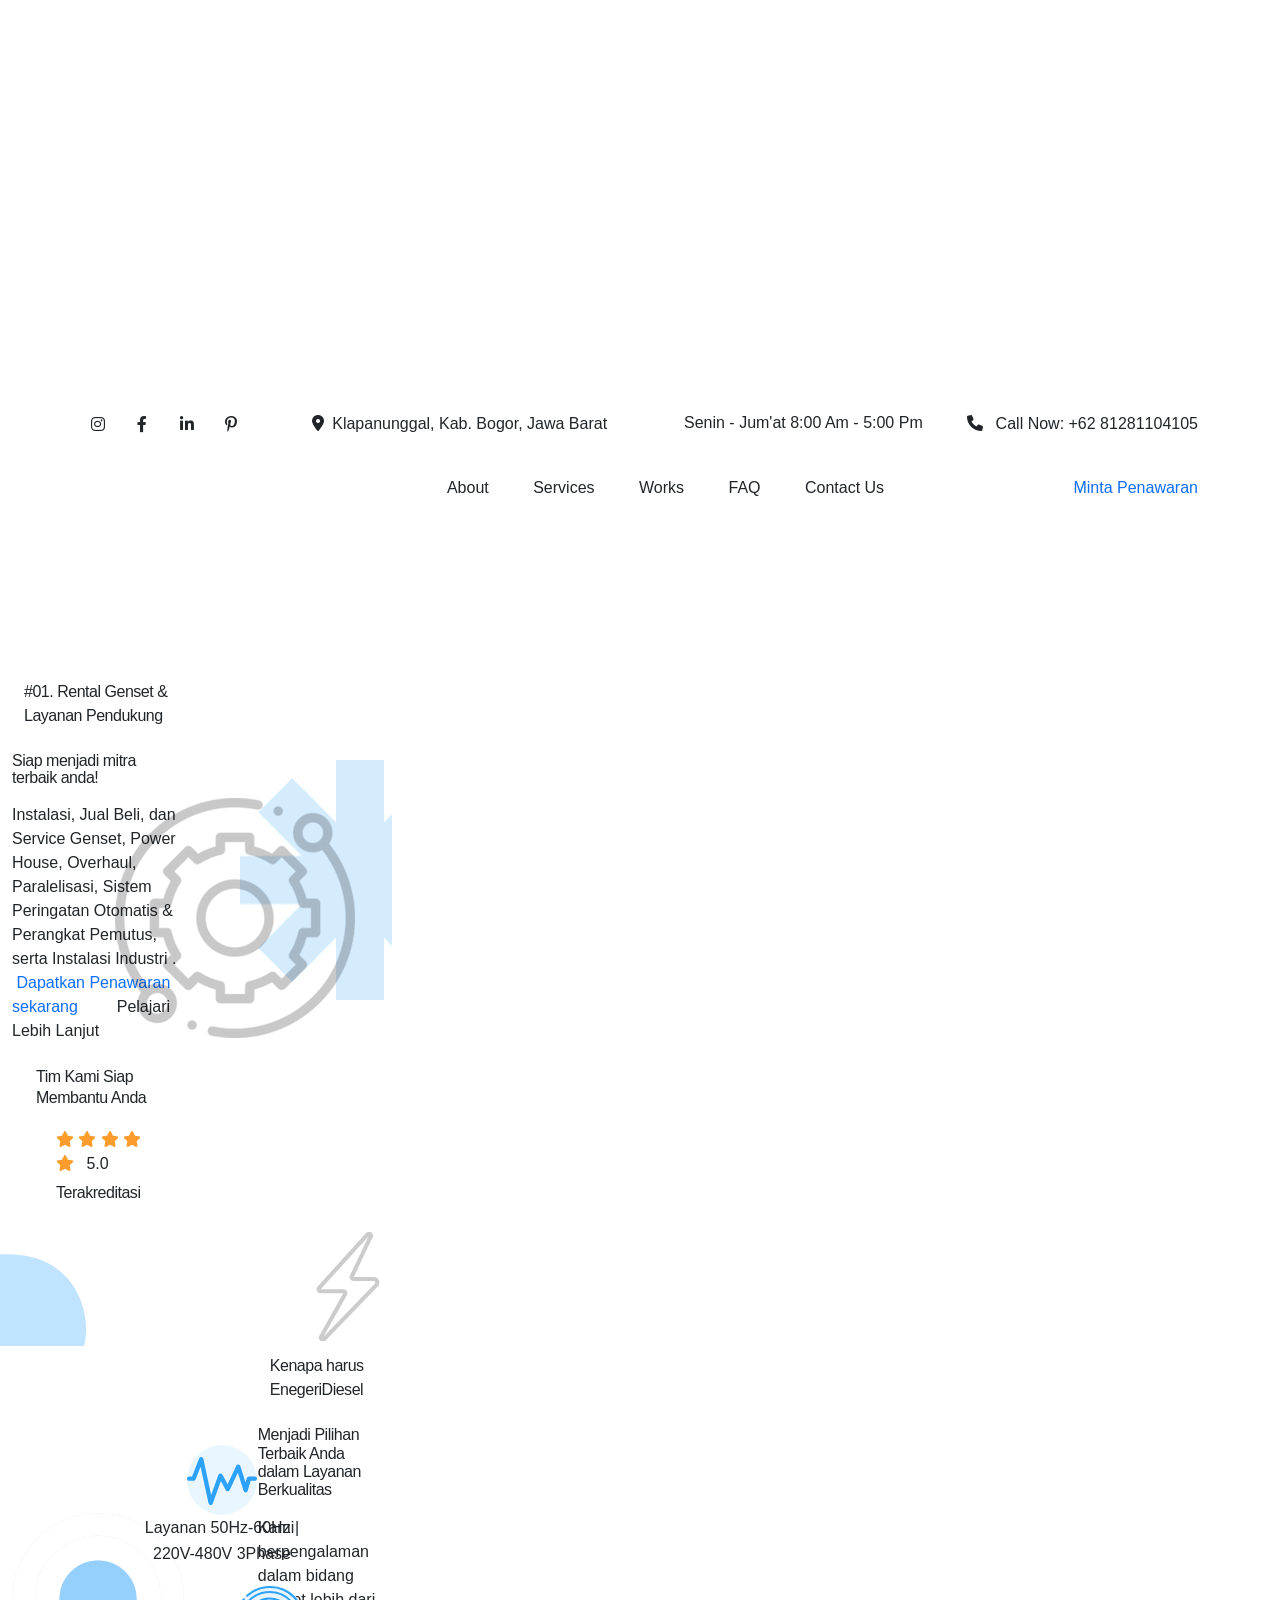
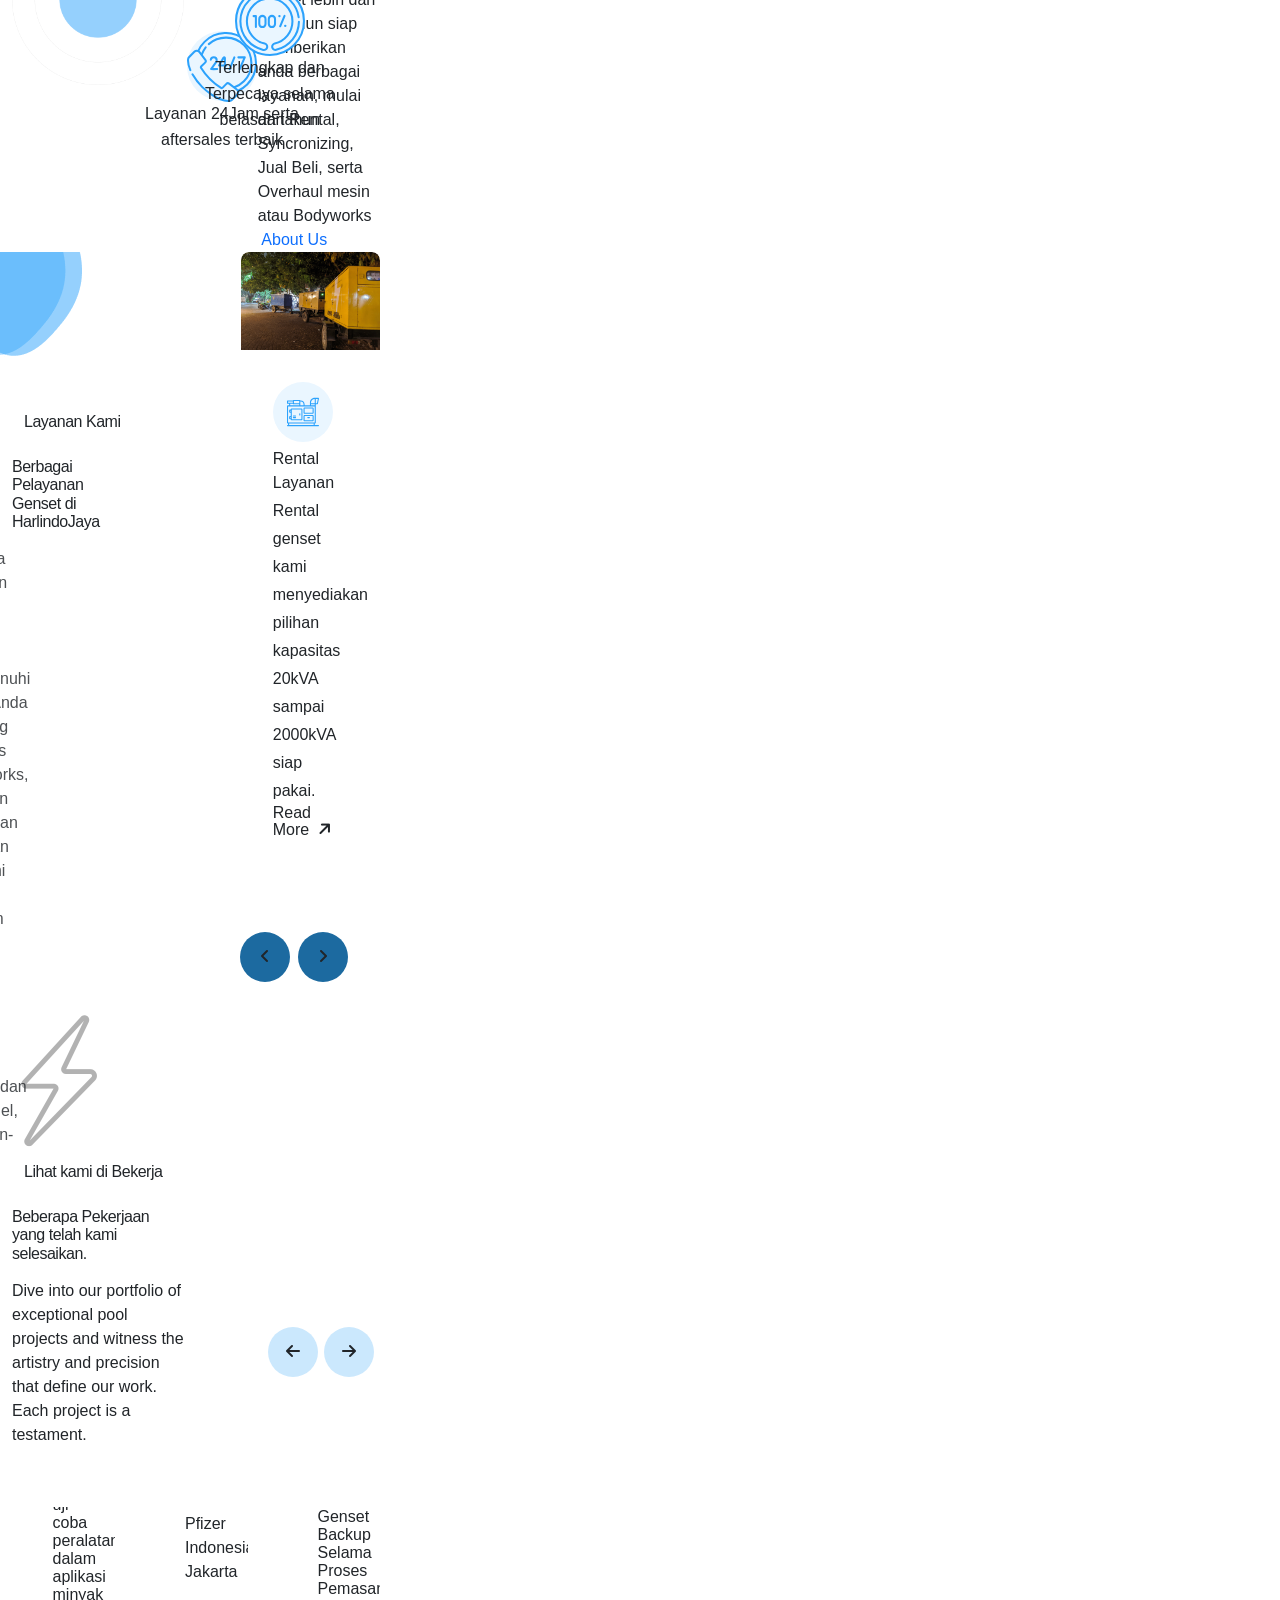
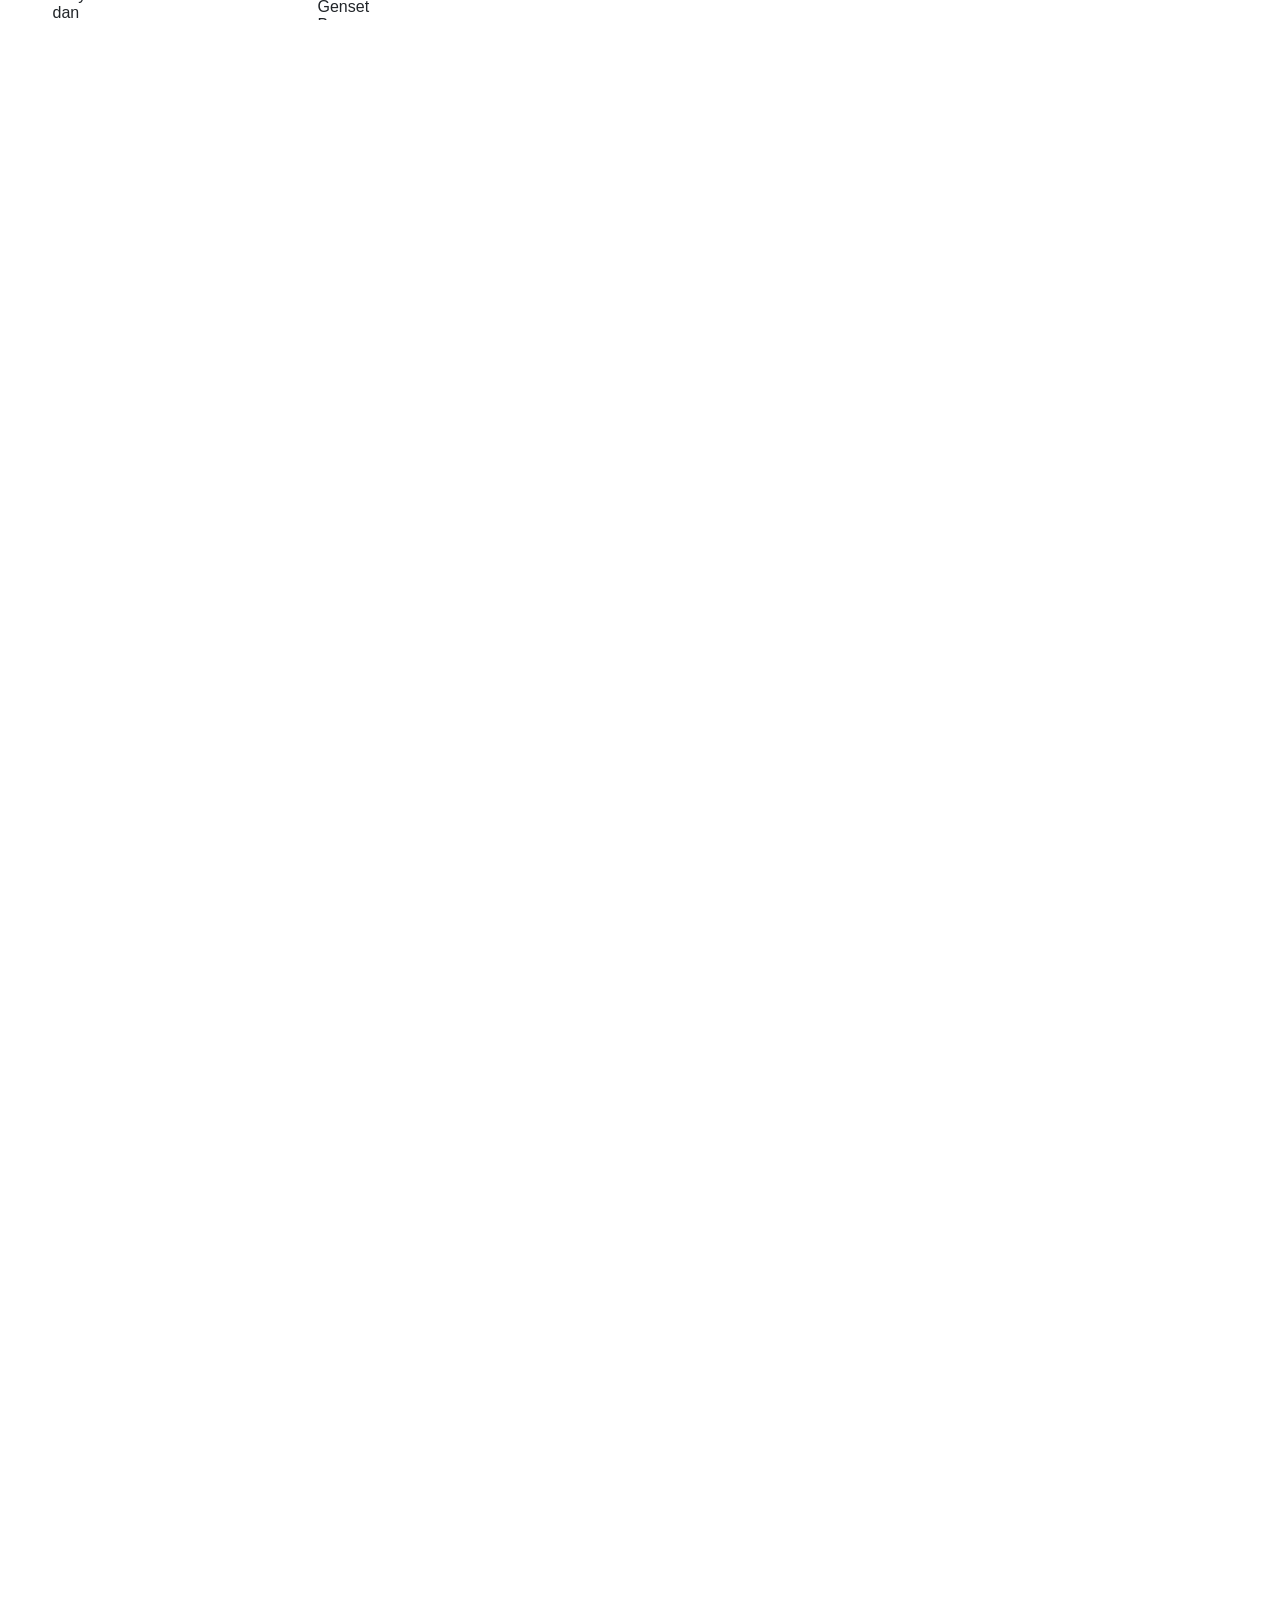
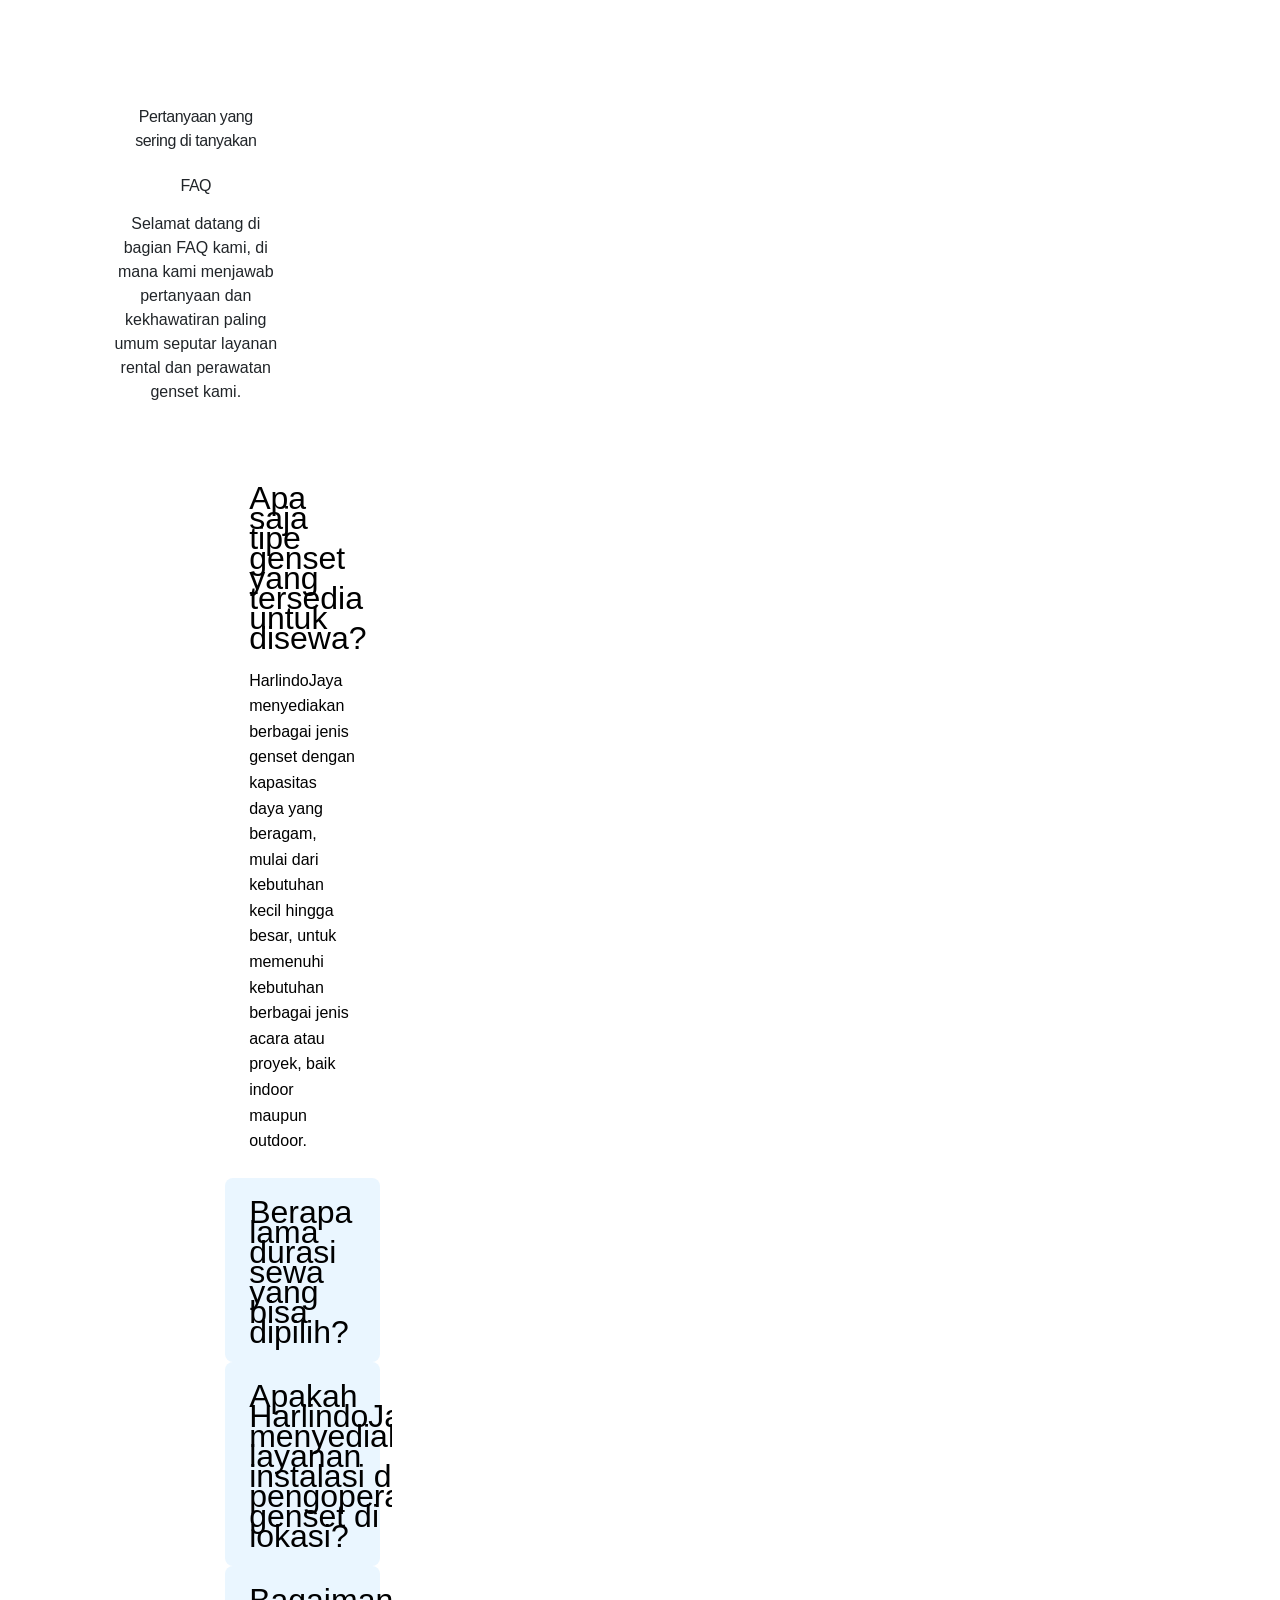
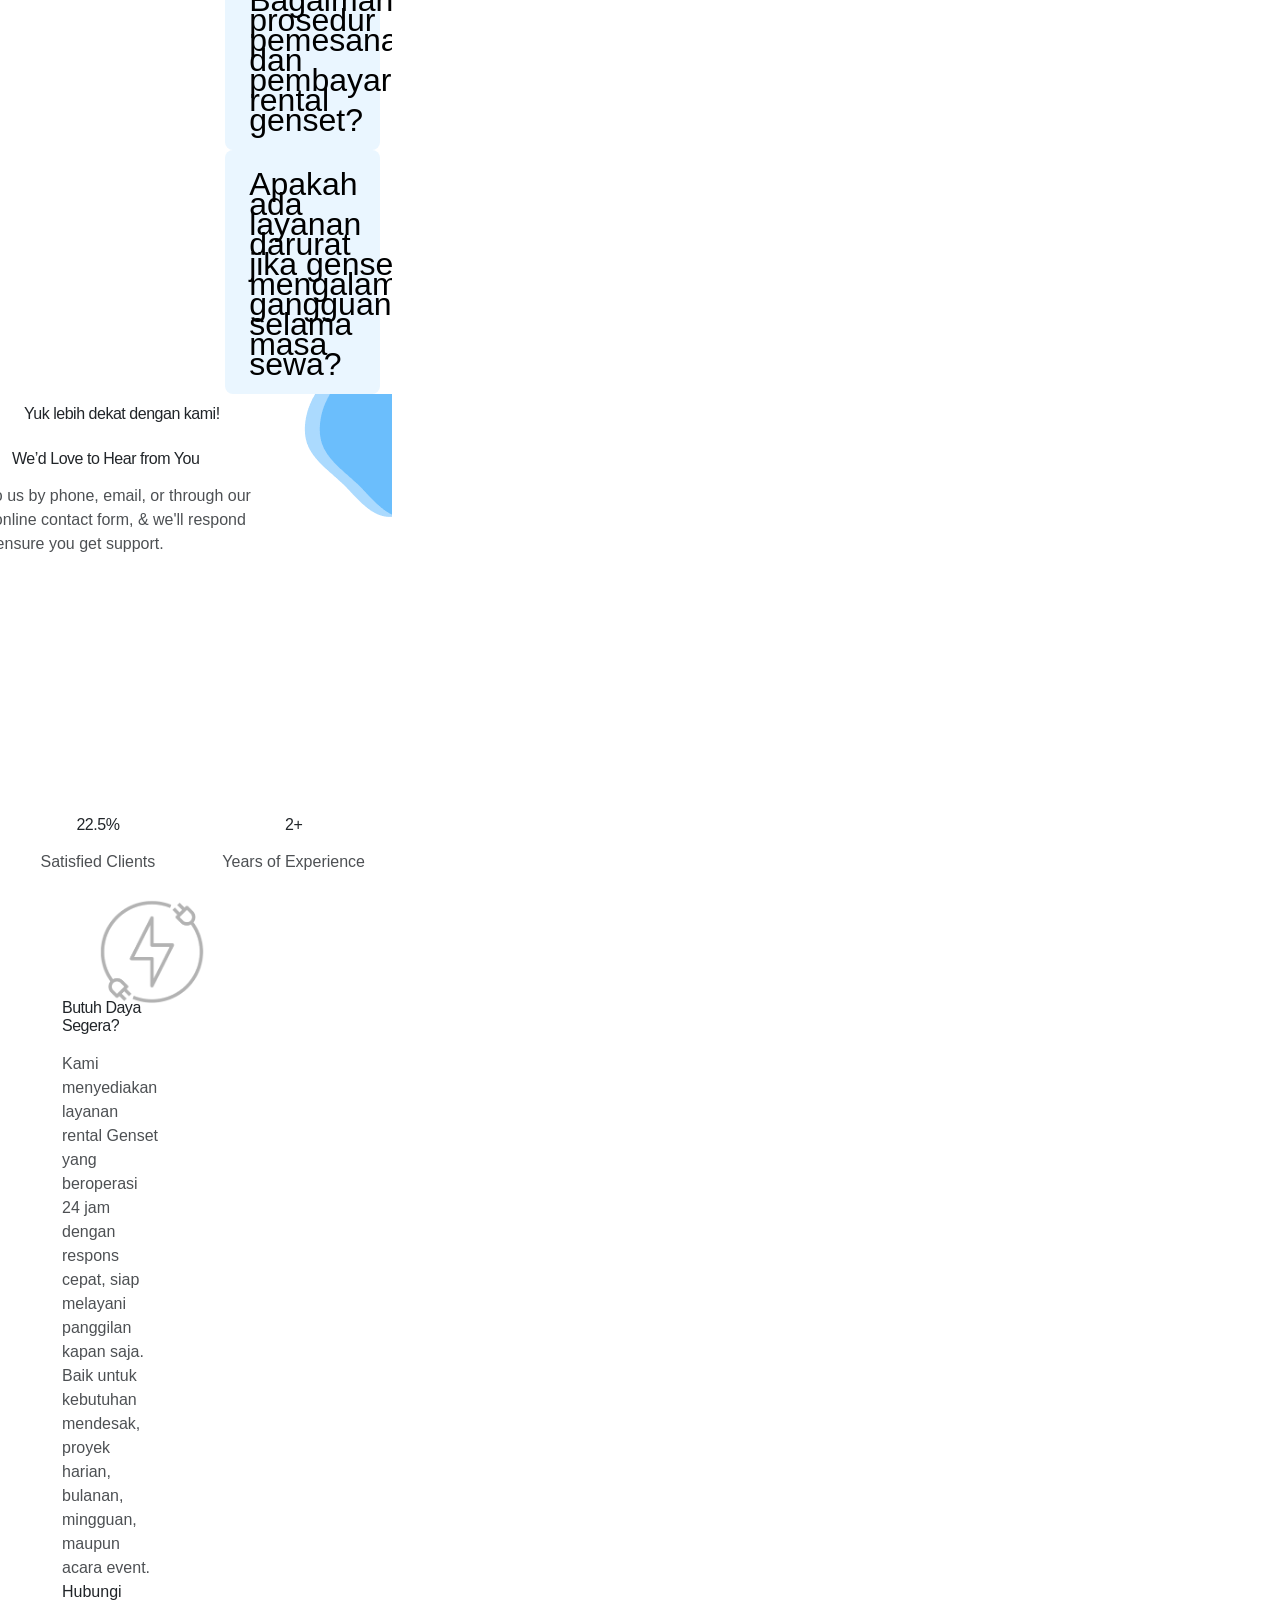
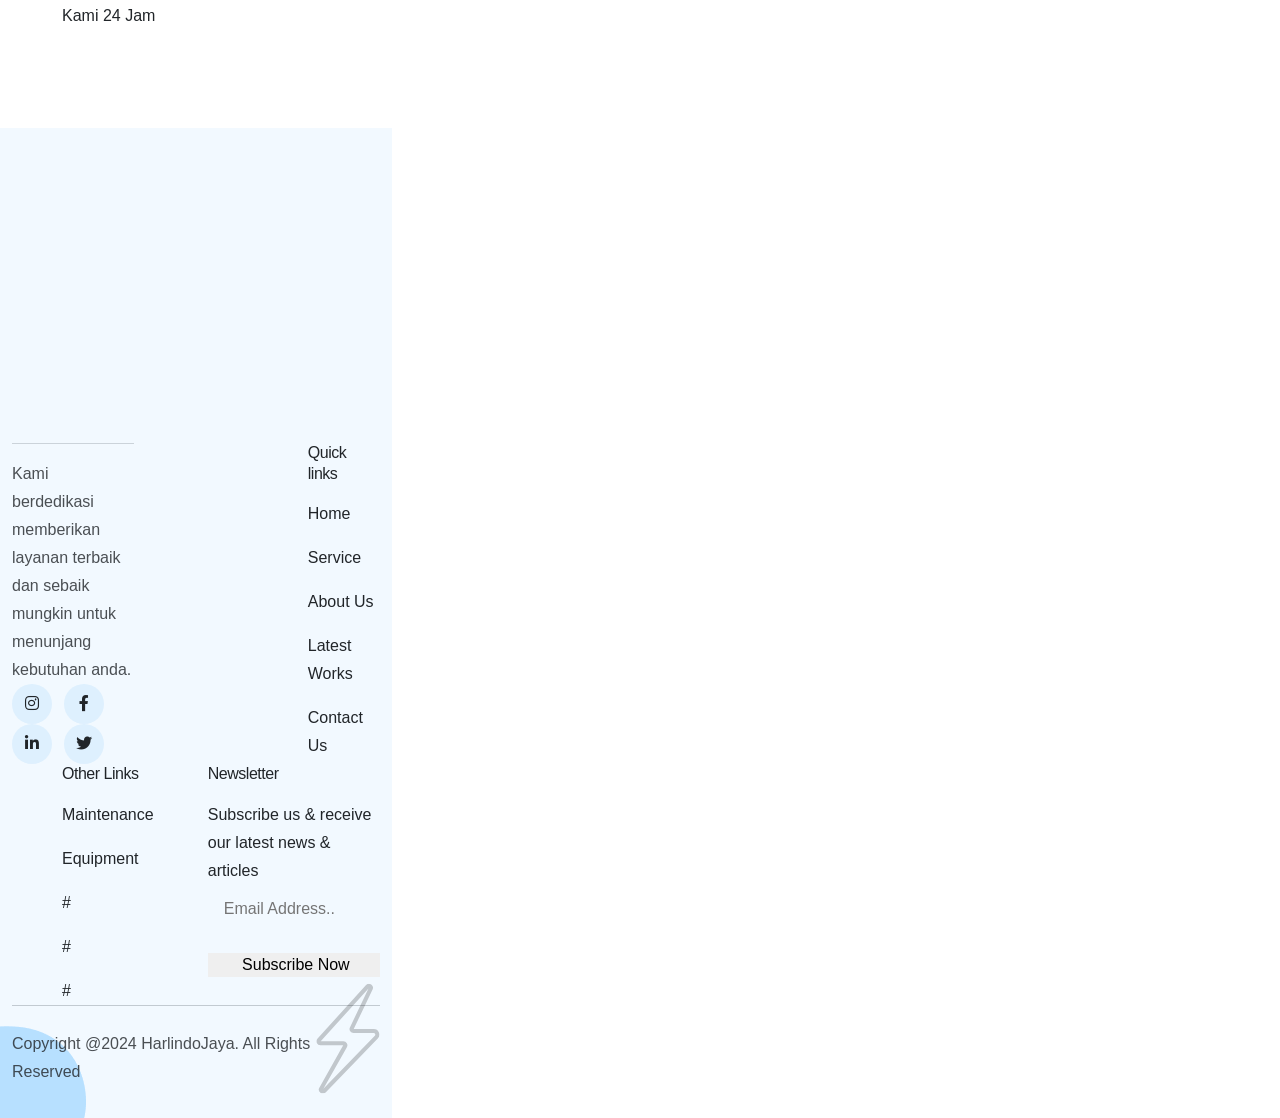
==== index.html @ ea4177ac "Checkpoint: Current FTP state before redesign" ====
<!-- Cache bust: 1779789973 -->
<!DOCTYPE html>
<html lang="en">
  <head>
    <meta charset="UTF-8" />
    <meta name="viewport" content="width=device-width, initial-scale=1.0" />
    <title>
      Instalasi, Jual Beli, dan Service Genset & Industri | HarlindoJaya
    </title>

    <!-- Google Tag Manager -->
    <script>
      (function (w, d, s, l, i) {
        w[l] = w[l] || [];
        w[l].push({ "gtm.start": new Date().getTime(), event: "gtm.js" });
        var f = d.getElementsByTagName(s)[0],
          j = d.createElement(s),
          dl = l != "dataLayer" ? "&l=" + l : "";
        j.async = true;
        j.src = "https://www.googletagmanager.com/gtm.js?id=" + i + dl;
        f.parentNode.insertBefore(j, f);
      })(window, document, "script", "dataLayer", "GTM-PW59T7QP");
    </script>
    <!-- End Google Tag Manager -->

    <!--=====FAB ICON=======-->
    <link
      rel="shortcut icon"
      href="assets/img/logo/fav-logo1.png"
      type="image/x-icon"
    />

    <!--===== CSS LINK =======-->
    <link rel="stylesheet" href="assets/css/plugins/bootstrap.min.css" />
    <link rel="stylesheet" href="assets/css/plugins/aos.css" />
    <link rel="stylesheet" href="assets/css/plugins/fontawesome.css" />
    <link rel="stylesheet" href="assets/css/plugins/magnific-popup.css" />
    <link rel="stylesheet" href="assets/css/plugins/mobile.css" />
    <link rel="stylesheet" href="assets/css/plugins/owlcarousel.min.css" />
    <link rel="stylesheet" href="assets/css/plugins/sidebar.css" />
    <link rel="stylesheet" href="assets/css/plugins/slick-slider.css" />
    <link rel="stylesheet" href="assets/css/plugins/nice-select.css" />
    <link rel="stylesheet" href="assets/css/main.css" />

    <!--=====  JS SCRIPT LINK =======-->
    <script src="assets/js/plugins/jquery-3-6-0.min.js"></script>
  </head>
  <body class="homepage1-body">
    <!-- Google Tag Manager (noscript) -->
    <noscript
      ><iframe
        src="https://www.googletagmanager.com/ns.html?id=GTM-PW59T7QP"
        height="0"
        width="0"
        style="display: none; visibility: hidden"
      ></iframe
    ></noscript>
    <!-- End Google Tag Manager (noscript) -->

    <!--===== PRELOADER STARTS =======-->

    <!--===== PROGRESS STARTS=======-->
    <div class="paginacontainer">
      <div class="progress-wrap">
        <svg
          class="progress-circle svg-content"
          width="100%"
          height="100%"
          viewBox="-1 -1 102 102"
        >
          <path d="M50,1 a49,49 0 0,1 0,98 a49,49 0 0,1 0,-98" />
        </svg>
      </div>
    </div>
    <!--===== PROGRESS ENDS=======-->

    <!--=====HEADER START=======-->
    <header>
      <div
        class="header-area homepage1 header header-sticky d-none d-lg-block"
        id="header"
      >
        <div class="header-top-section">
          <div class="container">
            <div class="row">
              <div class="col-lg-12">
                <div class="header-social-area">
                  <div class="social-area">
                    <ul>
                      <li>
                        <a href="https://www.instagram.com/HarlindoJaya/#"
                          ><i class="fa-brands fa-instagram"></i
                        ></a>
                      </li>
                      <li>
                        <a href="#"><i class="fa-brands fa-facebook-f"></i></a>
                      </li>
                      <li>
                        <a href="#"><i class="fa-brands fa-linkedin-in"></i></a>
                      </li>
                      <li>
                        <a href="#" class="m-0"
                          ><i class="fa-brands fa-pinterest-p"></i
                        ></a>
                      </li>
                    </ul>
                  </div>

                  <div class="top-author-area">
                    <ul>
                      <li>
                        <a href="#"
                          ><i class="fa-solid fa-location-dot"></i>Klapanunggal,
                          Kab. Bogor, Jawa Barat</a
                        >
                      </li>
                      <li>
                        <a href="#"
                          ><img src="assets/img/icons/time.svg" alt="" />
                          Senin - Jum'at 8:00 Am - 5:00 Pm
                        </a>
                      </li>
                      <li>
                        <a href="tel:+6281281104105" class="m-0"
                          ><i class="fa-solid fa-phone"></i> Call Now: +62
                          81281104105</a
                        >
                      </li>
                    </ul>
                  </div>
                </div>
              </div>
            </div>
          </div>
        </div>
        <div class="container">
          <div class="row">
            <div class="col-lg-12">
              <nav id="navbar-example2" class="navbar">
                <div class="header-elements">
                  <div class="site-logo">
                    <a href="index.html"></a>
                  </div>
                  <div class="main-menu">
                    <ul>
                      <li class="nav-item">
                        <a href="#about" class="nav-link active"
                          ><span>About</span></a
                        >
                      </li>
                      <li class="nav-item">
                        <a href="#service" class="nav-link"
                          ><span>Services</span></a
                        >
                      </li>

                      <li class="nav-item">
                        <a href="#work" class="nav-link"><span>Works</span></a>
                      </li>
                      <li class="nav-item">
                        <a href="#faq" class="nav-link"><span>FAQ</span></a>
                      </li>
                      <li class="nav-item">
                        <a href="#contact" class="nav-link"
                          ><span>Contact Us</span></a
                        >
                      </li>
                    </ul>
                  </div>
                  <div class="btn-area">
                    <a
                      href="https://wa.me/6281281104105?text=Halo%20saya%20ingin%20menyewa%20genset.%20Bisakah%20saya%20mendapatkan%20informasi%20lebih%20lanjut%3F
"
                      class="header-btn1"
                    >
                      <img src="assets/img/icons/logo-icon1.svg" alt="" />
                      Minta Penawaran</a
                    >
                  </div>
                </div>
              </nav>
            </div>
          </div>
        </div>
      </div>
    </header>
    <!--=====HEADER END =======-->

    <!--===== MOBILE HEADER STARTS =======-->
    <div class="mobile-header mobile-haeder1 d-block d-lg-none">
      <div class="container-fluid">
        <div class="col-12">
          <div class="mobile-header-elements">
            <div class="mobile-logo">
              <a href="index.html"
                ><img src="assets/img/logo/logo1.png" alt=""
              /></a>
            </div>
            <div class="mobile-nav-icon dots-menu">
              <i class="fa-solid fa-bars"></i>
            </div>
          </div>
        </div>
      </div>
    </div>

    <div class="mobile-sidebar mobile-sidebar1">
      <div class="logosicon-area">
        <div class="logos">
          <img src="assets/img/logo/logo1.png" alt="" />
        </div>
        <div class="menu-close">
          <i class="fa-solid fa-xmark"></i>
        </div>
      </div>
      <div class="mobile-nav mobile-nav1">
        <ul class="mobile-nav-list nav-list1">
          <li>
            <a href="#">Home </a>
          </li>
          <li class="nav-item">
            <a href="#about" class="nav-link active"><span>About</span></a>
          </li>
          <li class="nav-item">
            <a href="#service" class="nav-link"><span>Services</span></a>
          </li>

          <li class="nav-item">
            <a href="#contact" class="nav-link"><span>Contact us</span></a>
          </li>
        </ul>

        <div class="allmobilesection">
          <a
            href="https://wa.me/6281281104105?text=Halo%20saya%20ingin%20menyewa%20genset.%20Bisakah%20saya%20mendapatkan%20informasi%20lebih%20lanjut%3F"
            class="header-btn1"
            ><img src="assets/img/icons/logo-icon1.svg" alt="" /> Get Started
            <span></span
          ></a>
          <div class="single-footer">
            <h3>Contact Info</h3>
            <div class="footer1-contact-info">
              <div class="contact-info-single">
                <div class="contact-info-icon">
                  <i class="fa-solid fa-phone-volume"></i>
                </div>
                <div class="contact-info-text">
                  <a href="tel:+62(812)81104105">+62(812)81104105</a>
                </div>
              </div>

              <div class="contact-info-single">
                <div class="contact-info-icon">
                  <i class="fa-solid fa-envelope"></i>
                </div>
                <div class="contact-info-text">
                  <a href="mailto:contact@harlindojaya.com"
                    >contact@harlindojaya.com</a
                  >
                </div>
              </div>

              <div class="single-footer">
                <h3>Our Location</h3>

                <div class="contact-info-single">
                  <div class="contact-info-icon">
                    <i class="fa-solid fa-location-dot"></i>
                  </div>
                  <div class="contact-info-text">
                    <a href="mailto:info@example.com"
                      >Jl Raya Klapanunggal
                      <br />
                      Cikahuripan, Klapanunggal Kabupaten Bogor</a
                    >
                  </div>
                </div>
              </div>
              <div class="single-footer">
                <h3>Social Links</h3>

                <div class="social-links-mobile-menu">
                  <ul>
                    <li>
                      <a href="#"><i class="fa-brands fa-facebook-f"></i></a>
                    </li>
                    <li>
                      <a href="https://www.instagram.com/HarlindoJaya/#"
                        ><i class="fa-brands fa-instagram"></i
                      ></a>
                    </li>
                    <li>
                      <a href="#"><i class="fa-brands fa-linkedin-in"></i></a>
                    </li>
                    <li>
                      <a href="#"><i class="fa-brands fa-youtube"></i></a>
                    </li>
                  </ul>
                </div>
              </div>
            </div>
          </div>
        </div>
      </div>
    </div>
    <!--===== MOBILE HEADER STARTS =======-->

    <!--===== HERO AREA STARTS =======-->
    <div class="hero1-section-area">
      <div class="elements2">
        <img src="assets/img/elements/elements2.png" alt="" />
      </div>

      <div class="elements4">
        <img src="assets/img/elements/elements4.png" alt="" />
      </div>

      <div class="container">
        <div class="row align-items-center">
          <div class="col-lg-6">
            <div class="hero-header-area heading1">
              <h5 data-aos="fade-right" data-aos-duration="800">
                #01. Rental Genset & Layanan Pendukung
              </h5>

              <h1 class="text-anime-style-3">
                Siap menjadi mitra terbaik anda!
              </h1>

              <p data-aos="fade-right" data-aos-duration="1000">
                Instalasi, Jual Beli, dan Service Genset, Power House, Overhaul,
                Paralelisasi, Sistem Peringatan Otomatis & Perangkat Pemutus,
                serta Instalasi Industri .
              </p>

              <div
                class="btn-area1"
                data-aos="fade-right"
                data-aos-duration="1200"
              >
                <a
                  href="https://wa.me/6281281104105?text=Halo%20saya%20ingin%20menyewa%20genset.%20Bisakah%20saya%20mendapatkan%20informasi%20lebih%20lanjut%3F
"
                  class="header-btn1"
                  ><img src="assets/img/icons/logo-icon1.svg" alt="" /> Dapatkan
                  Penawaran sekarang</a
                >

                <a href="#service" class="header-btn1 btn2"
                  ><img src="assets/img/icons/logo-icon1.svg" alt="" /> Pelajari
                  Lebih Lanjut</a
                >
              </div>

              <div class="space60"></div>

              <div
                class="header-auhtor-area"
                data-aos="zoom-in"
                data-aos-duration="800"
              >
                <h3>Tim Kami Siap Membantu Anda</h3>

                <div class="auhtor-image">
                  <div class="img1"></div>

                  <div class="content">
                    <ul>
                      <li>
                        <i class="fa-solid fa-star"></i>
                      </li>

                      <li>
                        <i class="fa-solid fa-star"></i>
                      </li>

                      <li>
                        <i class="fa-solid fa-star"></i>
                      </li>

                      <li>
                        <i class="fa-solid fa-star"></i>
                      </li>

                      <li>
                        <i class="fa-solid fa-star"></i>
                      </li>

                      <li>5.0</li>
                    </ul>

                    <h4>Terakreditasi</h4>
                  </div>
                </div>
              </div>
            </div>
          </div>

          <div class="col-lg-1"></div>

          <div class="col-lg-5">
            <div class="images">
              <div class="img2 keyframe5">
                <img
                  src="assets/img/elements/elements1.png"
                  alt=""
                  class="keyframe5"
                />
              </div>

              <div class="img1 reveal image-anime">
                <img src="assets/img/all-images/hero/header-img1.png" alt="" />
              </div>

              <div class="elements3">
                <img src="assets/img/elements/elements3.png" alt="" />
              </div>
            </div>
          </div>
        </div>
      </div>
    </div>

    <!--===== HERO AREA ENDS =======-->
    <div
      data-bs-spy="scroll"
      data-bs-target="#navbar-example2"
      data-bs-root-margin="0px 0px -40%"
      data-bs-smooth-scroll="true"
      class="scrollspy-example bg-body-tertiary rounded-2"
      tabindex="0"
    >
      <!--===== ABOUT AREA STARTS =======-->
      <div class="about1-section-area sp1" id="about">
        <div class="container">
          <div class="row align-items-center">
            <div class="col-lg-6">
              <div class="about-auhtor-images">
                <div class="img1">
                  <img src="assets/img/elements/elements6.png" alt="" />
                </div>
                <div class="row">
                  <div class="col-lg-6 col-md-6">
                    <div class="row">
                      <div
                        class="col-lg-12 col-md-6"
                        data-aos="zoom-in"
                        data-aos-duration="800"
                      >
                        <div class="about-boxarea">
                          <div class="icons">
                            <img
                              src="assets/img/icons/about-icon1.svg"
                              alt=""
                            />
                          </div>
                          <div class="space32"></div>
                          <div class="text-area">
                            <a href="service-single.html"
                              >Layanan 50Hz-60Hz | 220V-480V 3Phase
                            </a>
                          </div>
                        </div>
                      </div>
                      <div class="space30"></div>
                      <div
                        class="col-lg-12 col-md-6"
                        data-aos="zoom-in"
                        data-aos-duration="1000"
                      >
                        <div class="about-boxarea">
                          <div class="icons">
                            <img
                              src="assets/img/icons/about-icon2.svg"
                              alt=""
                            />
                          </div>
                          <div class="space32"></div>
                          <div class="text-area">
                            <a href="service-single.html"
                              >Layanan 24Jam serta aftersales terbaik</a
                            >
                          </div>
                        </div>
                      </div>
                    </div>
                  </div>

                  <div class="col-lg-6 col-md-6">
                    <div class="row">
                      <div
                        class="col-lg-12 col-md-6"
                        data-aos="zoom-in"
                        data-aos-duration="1200"
                      >
                        <div class="about-boxarea box2">
                          <div class="icons">
                            <img
                              src="assets/img/icons/about-icon3.svg"
                              alt=""
                            />
                          </div>
                          <div class="space32"></div>
                          <div class="text-area">
                            <a href="service-single.html"
                              >Terlengkap dan Terpecaya selama belasan tahun</a
                            >
                          </div>
                        </div>
                      </div>
                    </div>
                  </div>
                </div>
              </div>
            </div>

            <div class="col-lg-6">
              <div class="about-header-area heading2">
                <h5 data-aos="fade-right" data-aos-duration="800">
                  Kenapa harus EnegeriDiesel
                </h5>
                <h2 class="text-anime-style-3">
                  Menjadi Pilihan Terbaik Anda dalam Layanan Berkualitas
                </h2>
                <p data-aos="fade-right" data-aos-duration="1000">
                  Kami berpengalaman dalam bidang genset lebih dari 10 Tahun
                  siap memberikan anda berbagai layanan, mulai dari Rental,
                  Syncronizing, Jual Beli, serta Overhaul mesin atau Bodyworks
                </p>
                <div
                  class="btn-area1"
                  data-aos="fade-right"
                  data-aos-duration="1200"
                >
                  <a href="#" class="header-btn1"
                    ><img src="assets/img/icons/logo-icon1.svg" alt="" /> About
                    Us</a
                  >
                  <!-- 
                   <a href="about.html" class="header-btn1"
                    ><img src="assets/img/icons/logo-icon1.svg" alt="" /> About
                    Us</a
                  >
                  -->
                </div>
              </div>
            </div>
          </div>
        </div>
      </div>
      <!--===== ABOUT AREA ENDS =======-->

      <!--===== SERVICE AREA STARTS =======-->
      <div class="service1-section-area sp1" id="service">
        <img src="assets/img/elements/elements7.png" alt="" class="elements7" />
        <img src="assets/img/elements/elements8.png" alt="" class="elements8" />
        <div class="container">
          <div class="row">
            <div class="col-lg-6">
              <div class="service-header heading2">
                <h5 data-aos="fade-right" data-aos-duration="800">
                  Layanan Kami
                </h5>
                <h2 class="text-anime-style-3">
                  Berbagai Pelayanan Genset di HarlindoJaya
                </h2>
                <p data-aos="fade-right" data-aos-duration="1000">
                  HarlindoJaya menyediakan berbagai layanan profesional untuk
                  memenuhi kebutuhan Anda dalam bidang engine works dan body
                  works, serta layanan perawatan dan pemeliharaan genset. Kami
                  juga menawarkan berbagai layanan pendukung, termasuk penyewaan
                  genset, sinkronisasi dan instalasi panel, serta
                  layanan-layanan teknis lainnya.
                </p>
                <div class="space32"></div>
                <div
                  class="btn-area1"
                  data-aos="fade-right"
                  data-aos-duration="1200"
                >
                  <a href="#" class="header-btn1"
                    ><img src="assets/img/icons/logo-icon1.svg" alt="" />
                    Hubungi Kami untuk Pelayanan Lainnya</a
                  >
                </div>
              </div>
            </div>
            <div class="col-lg-1"></div>
            <div class="col-lg-5">
              <div class="service-slider-area owl-carousel">
                <div class="service-slider-boxarea">
                  <div class="img1 image-anime">
                    <img
                      src="assets/img/all-images/service/service-img1.png"
                      alt=""
                    />
                  </div>
                  <div class="content-area">
                    <div class="icons">
                      <img src="assets/img/icons/service-icon1.svg" alt="" />
                    </div>
                    <div class="space24"></div>
                    <a href="service-single.html">Overhaul</a>
                    <div class="space16"></div>
                    <p>
                      Kami menawarkan layanan Overhaul untuk mengembalikan
                      genset Anda ke performa puncak.
                    </p>
                    <div class="space24"></div>
                    <a href="service-single.html" class="readmore"
                      >Read More <i class="fa-solid fa-arrow-right"></i
                    ></a>
                  </div>
                </div>
                <div class="service-slider-boxarea">
                  <div class="img1 image-anime">
                    <img
                      src="assets/img/all-images/service/service-img4.png"
                      alt=""
                    />
                  </div>
                  <div class="content-area">
                    <div class="icons">
                      <img src="assets/img/icons/service-icon2.svg" alt="" />
                    </div>
                    <div class="space24"></div>
                    <a href="service-single.html">Rental</a>
                    <div class="space16"></div>
                    <p>
                      Layanan Rental genset kami menyediakan pilihan kapasitas
                      20kVA sampai 2000kVA siap pakai.
                    </p>
                    <div class="space24"></div>
                    <a href="service-single.html" class="readmore"
                      >Read More <i class="fa-solid fa-arrow-right"></i
                    ></a>
                  </div>
                </div>

                <div class="service-slider-boxarea">
                  <div class="img1 image-anime">
                    <img
                      src="assets/img/all-images/service/service-img3.png"
                      alt=""
                    />
                  </div>
                  <div class="content-area">
                    <div class="icons">
                      <img src="assets/img/icons/service-icon3.svg" alt="" />
                    </div>
                    <div class="space24"></div>
                    <a href="service-single.html"
                      >Perawatan dan Perbaikan Mekanis</a
                    >
                    <div class="space16"></div>
                    <p>
                      Perbaikan Mekanis kami memastikan bahwa genset Anda tetap
                      berfungsi optimal dengan perawatan berkala.
                    </p>
                    <div class="space24"></div>
                    <a href="service-single.html" class="readmore"
                      >Read More <i class="fa-solid fa-arrow-right"></i
                    ></a>
                  </div>
                </div>

                <div class="service-slider-boxarea">
                  <div class="img1 image-anime">
                    <img
                      src="assets/img/all-images/service/service-img2.png"
                      alt=""
                    />
                  </div>
                  <div class="content-area">
                    <div class="icons">
                      <img src="assets/img/icons/service-icon4.svg" alt="" />
                    </div>
                    <div class="space24"></div>
                    <a href="service-single.html">Perbaikan atau Body Repair</a>
                    <div class="space16"></div>
                    <p>
                      Memperbaiki Box Silent, memperbarui mesin, serta
                      menyediakan layanan pembuatan trailer untuk genset
                    </p>
                    <div class="space24"></div>
                    <a href="service-single.html" class="readmore"
                      >Read More <i class="fa-solid fa-arrow-right"></i
                    ></a>
                  </div>
                </div>
              </div>
            </div>
          </div>
        </div>
      </div>
      <!--===== SERVICE AREA ENDS =======-->

      <!--===== WORK AREA STARTS =======-->
      <div class="work1-section-area sp1" id="work">
        <div class="container">
          <div class="row">
            <div class="col-lg-6">
              <div class="work-header heading2">
                <h5 data-aos="fade-right" data-aos-duration="800">
                  Lihat kami di Bekerja
                </h5>
                <h2 class="text-anime-style-3">
                  Beberapa Pekerjaan yang telah kami selesaikan.
                </h2>
                <p data-aos="fade-right" data-aos-duration="1000">
                  Dive into our portfolio of exceptional pool projects and
                  witness the artistry and precision that define our work. Each
                  project is a testament.
                </p>
              </div>
            </div>
          </div>
          <div class="row">
            <div class="col-lg-12">
              <div class="work-slider-area owl-carousel">
                <div class="work-boxarea">
                  <div class="img1 image-anime reveal">
                    <img
                      src="assets/img/all-images/work/work-img1.png"
                      alt=""
                    />
                  </div>
                  <div class="content-area">
                    <div class="icons">
                      <a href="service-single.html"
                        ><img src="assets/img/icons/arrow1.svg" alt=""
                      /></a>
                    </div>
                    <div class="space24"></div>
                    <p>
                      Digunakan untuk uji coba peralatan dalam aplikasi minyak
                      dan gas dengan konfigurasi frekuensi 60Hz.
                    </p>
                    <div class="space16"></div>
                    <a href="service-single.html"
                      >Halliburton, Tanggerang Selatan</a
                    >
                    <div class="img2">
                      <img src="assets/img/elements/elements9.png" alt="" />
                    </div>
                  </div>
                </div>

                <div class="work-boxarea">
                  <div class="img1 image-anime reveal">
                    <img
                      src="assets/img/all-images/work/work-img2.png"
                      alt=""
                    />
                  </div>
                  <div class="content-area">
                    <div class="icons">
                      <a href="service-single.html"
                        ><img src="assets/img/icons/arrow1.svg" alt=""
                      /></a>
                    </div>
                    <div class="space24"></div>
                    <p>
                      Layanan Genset Backup untuk Pemeliharaan Panel Instrumen
                      Selama Shutdown Pabrik
                    </p>
                    <div class="space16"></div>
                    <a href="service-single.html"
                      >PT. Pfizer Indonesia, Jakarta</a
                    >
                    <div class="img2">
                      <img src="assets/img/elements/elements9.png" alt="" />
                    </div>
                  </div>
                </div>

                <div class="work-boxarea">
                  <div class="img1 image-anime reveal">
                    <img
                      src="assets/img/all-images/work/work-img3.png"
                      alt=""
                    />
                  </div>
                  <div class="content-area">
                    <div class="icons">
                      <a href="service-single.html"
                        ><img src="assets/img/icons/arrow1.svg" alt=""
                      /></a>
                    </div>
                    <div class="space24"></div>
                    <p>
                      Dukungan Genset Backup Selama Proses Pemasangan Genset
                      Baru di PT YKK Indonesia
                    </p>
                    <div class="space16"></div>
                    <a href="service-single.html">PT. YKK Indonesia, Jakarta</a>
                    <div class="img2">
                      <img src="assets/img/elements/elements9.png" alt="" />
                    </div>
                  </div>
                </div>

                <div class="work-boxarea">
                  <div class="img1 image-anime reveal">
                    <img
                      src="assets/img/all-images/work/work-img4.png"
                      alt=""
                    />
                  </div>
                  <div class="content-area">
                    <div class="icons">
                      <a href="service-single.html"
                        ><img src="assets/img/icons/arrow1.svg" alt=""
                      /></a>
                    </div>
                    <div class="space24"></div>
                    <p>
                      Layanan Tambahan Daya untuk Platform Minyak Lepas Pantai
                    </p>
                    <div class="space16"></div>
                    <a href="service-single.html">PT. Prima Energi Bawean</a>
                    <div class="img2">
                      <img src="assets/img/elements/elements9.png" alt="" />
                    </div>
                  </div>
                </div>

                <div class="work-boxarea">
                  <div class="img1 image-anime reveal">
                    <img
                      src="assets/img/all-images/work/work-img5.png"
                      alt=""
                    />
                  </div>
                  <div class="content-area">
                    <div class="icons">
                      <a href="service-single.html"
                        ><img src="assets/img/icons/arrow1.svg" alt=""
                      /></a>
                    </div>
                    <div class="space24"></div>
                    <p>Penyediaan Daya untuk Acara Keagamaan</p>
                    <div class="space16"></div>
                    <a href="service-single.html">Gilgal Center, PIK</a>
                    <div class="img2">
                      <img src="assets/img/elements/elements9.png" alt="" />
                    </div>
                  </div>
                </div>

                <div class="work-boxarea">
                  <div class="img1 image-anime reveal">
                    <img
                      src="assets/img/all-images/work/work-img6.png"
                      alt=""
                    />
                  </div>
                  <div class="content-area">
                    <div class="icons">
                      <a href="service-single.html"
                        ><img src="assets/img/icons/arrow1.svg" alt=""
                      /></a>
                    </div>
                    <div class="space24"></div>
                    <p>
                      Penyediaan Sumber Daya Listrik Sementara untuk Kebutuhan
                      Pembangunan Pabrik
                    </p>
                    <div class="space16"></div>
                    <a href="service-single.html">PT. HAN KONSTRUKSI</a>
                    <div class="img2">
                      <img src="assets/img/elements/elements9.png" alt="" />
                    </div>
                  </div>
                </div>
              </div>
            </div>
          </div>
        </div>
      </div>
      <!--===== WORK AREA ENDS =======-->
      <!--===== PRICING AREA STARTS =======-->
      <div class="pricing-plan-inner-section-area sp2">
        <div class="container">
          <div class="row">
            <div class="col-lg-12">
              <div class="tab-content">
                <div class="row">
                  <div
                    class="col-lg-4 col-md-6"
                    data-aos="flip-right"
                    data-aos-duration="800"
                  >
                    <div class="single-pricing-area">
                      <div class="pricing-box">
                        <h3>Daya Esensial : 20kVA</h3>
                        <div class="space16"></div>
                        <p>Genset dengan kapasitas 20kVA</p>
                        <div class="space32"></div>
                        <h2>Rp. 1,75jt <span>/ Hari </span></h2>
                        <div class="space20 d-lg-none d-block"></div>
                      </div>
                      <div class="space32"></div>
                      <ul>
                        <li>
                          <img src="assets/img/icons/check-icon1.svg" alt="" />
                          Bebas Repot Urusan Transportasi
                        </li>
                        <li>
                          <img src="assets/img/icons/check-icon1.svg" alt="" />
                          12 Jam Operasional
                        </li>
                        <li>
                          <img src="assets/img/icons/check-icon1.svg" alt="" />
                          Kabel Power 50 Meter
                        </li>
                      </ul>
                      <div class="space12"></div>
                      <div class="btn-area1">
                        <a
                          href="https://wa.me/6281281104105?text=Halo%20saya%20ingin%20menyewa%20genset.%20Bisakah%20saya%20mendapatkan%20informasi%20lebih%20lanjut%3F"
                          class="header-btn1"
                          ><img src="assets/img/icons/logo-icon1.svg" alt="" />
                          Info Lanjut</a
                        >
                      </div>
                    </div>
                  </div>

                  <div
                    class="col-lg-4 col-md-6"
                    data-aos="flip-left"
                    data-aos-duration="1000"
                  >
                    <div class="single-pricing-area active">
                      <div class="pricing-box">
                        <h3>Daya Standar : 40kVA</h3>
                        <div class="space16"></div>
                        <p>Genset dengan kapasitas 40kVA</p>
                        <div class="space32"></div>
                        <h2>Rp. 2jt <span>/ Hari </span></h2>
                      </div>
                      <div class="space32"></div>
                      <ul>
                        <li>
                          <img src="assets/img/icons/check-icon1.svg" alt="" />
                          Bebas Repot Urusan Transportasi
                        </li>
                        <li>
                          <img src="assets/img/icons/check-icon1.svg" alt="" />
                          12 Jam Operasional
                        </li>
                        <li>
                          <img src="assets/img/icons/check-icon1.svg" alt="" />
                          Kabel Power 50 Meter
                        </li>
                      </ul>
                      <div class="space12"></div>
                      <div class="btn-area1">
                        <a
                          href="https://wa.me/6281281104105?text=Halo%20saya%20ingin%20menyewa%20genset.%20Bisakah%20saya%20mendapatkan%20informasi%20lebih%20lanjut%3F"
                          class="header-btn1"
                          ><img src="assets/img/icons/logo-icon1.svg" alt="" />
                          Info Lanjut</a
                        >
                      </div>
                    </div>
                  </div>

                  <div
                    class="col-lg-4 col-md-6"
                    data-aos="flip-right"
                    data-aos-duration="1200"
                  >
                    <div class="single-pricing-area">
                      <div class="pricing-box">
                        <h3>Daya Menengah : 60kVA</h3>
                        <div class="space16"></div>
                        <p>Genset dengan kapasitas 60kVA</p>
                        <div class="space32"></div>
                        <h2>Rp. 2,3jt <span>/ Hari </span></h2>
                      </div>
                      <div class="space32"></div>
                      <ul>
                        <li>
                          <img src="assets/img/icons/check-icon1.svg" alt="" />
                          Bebas Repot Urusan Transportasi
                        </li>
                        <li>
                          <img src="assets/img/icons/check-icon1.svg" alt="" />
                          12 Jam Operasional
                        </li>
                        <li>
                          <img src="assets/img/icons/check-icon1.svg" alt="" />
                          Kabel Power 50 Meter
                        </li>
                      </ul>
                      <div class="space12"></div>
                      <div class="btn-area1">
                        <a
                          href="https://wa.me/6281281104105?text=Halo%20saya%20ingin%20menyewa%20genset.%20Bisakah%20saya%20mendapatkan%20informasi%20lebih%20lanjut%3F"
                          class="header-btn1"
                          ><img src="assets/img/icons/logo-icon1.svg" alt="" />
                          Info Lanjut</a
                        >
                      </div>
                    </div>
                  </div>
                </div>
                <div class="row">
                  <div
                    class="col-lg-4 col-md-6"
                    data-aos="flip-right"
                    data-aos-duration="800"
                  >
                    <div class="single-pricing-area">
                      <div class="pricing-box">
                        <h3>Daya Andal : 80kVA</h3>
                        <div class="space16"></div>
                        <p>Genset dengan kapasitas 80kVA</p>
                        <div class="space32"></div>
                        <h2>Rp. 2,75jt <span>/ Hari </span></h2>
                        <div class="space20 d-lg-none d-block"></div>
                      </div>
                      <div class="space32"></div>
                      <ul>
                        <li>
                          <img src="assets/img/icons/check-icon1.svg" alt="" />
                          Bebas Repot Urusan Transportasi
                        </li>
                        <li>
                          <img src="assets/img/icons/check-icon1.svg" alt="" />
                          12 Jam Operasional
                        </li>
                        <li>
                          <img src="assets/img/icons/check-icon1.svg" alt="" />
                          Kabel Power 50 Meter
                        </li>
                      </ul>
                      <div class="space12"></div>
                      <div class="btn-area1">
                        <a
                          href="https://wa.me/6281281104105?text=Halo%20saya%20ingin%20menyewa%20genset.%20Bisakah%20saya%20mendapatkan%20informasi%20lebih%20lanjut%3F"
                          class="header-btn1"
                          ><img src="assets/img/icons/logo-icon1.svg" alt="" />
                          Info Lanjut</a
                        >
                      </div>
                    </div>
                  </div>

                  <div
                    class="col-lg-4 col-md-6"
                    data-aos="flip-left"
                    data-aos-duration="1000"
                  >
                    <div class="single-pricing-area active">
                      <div class="pricing-box">
                        <h3>Daya Tinggi : 100kVA</h3>
                        <div class="space16"></div>
                        <p>Genset dengan kapasitas 100kVA</p>
                        <div class="space32"></div>
                        <h2>Rp. 4jt <span>/ Hari </span></h2>
                      </div>
                      <div class="space32"></div>
                      <ul>
                        <li>
                          <img src="assets/img/icons/check-icon1.svg" alt="" />
                          Bebas Repot Urusan Transportasi
                        </li>
                        <li>
                          <img src="assets/img/icons/check-icon1.svg" alt="" />
                          12 Jam Operasional
                        </li>
                        <li>
                          <img src="assets/img/icons/check-icon1.svg" alt="" />
                          Kabel Power 50 Meter
                        </li>
                      </ul>
                      <div class="space12"></div>
                      <div class="btn-area1">
                        <a
                          href="https://wa.me/6281281104105?text=Halo%20saya%20ingin%20menyewa%20genset.%20Bisakah%20saya%20mendapatkan%20informasi%20lebih%20lanjut%3F"
                          class="header-btn1"
                          ><img src="assets/img/icons/logo-icon1.svg" alt="" />
                          Info Lanjut</a
                        >
                      </div>
                    </div>
                  </div>

                  <div
                    class="col-lg-4 col-md-6"
                    data-aos="flip-right"
                    data-aos-duration="1200"
                  >
                    <div class="single-pricing-area">
                      <div class="pricing-box">
                        <h3>Daya Superior : 150kVA</h3>
                        <div class="space16"></div>
                        <p>Genset dengan kapasitas 150kVA</p>
                        <div class="space32"></div>
                        <h2>Rp. 6jt <span>/ Hari </span></h2>
                      </div>
                      <div class="space32"></div>
                      <ul>
                        <li>
                          <img src="assets/img/icons/check-icon1.svg" alt="" />
                          Bebas Repot Urusan Transportasi
                        </li>
                        <li>
                          <img src="assets/img/icons/check-icon1.svg" alt="" />
                          12 Jam Operasional
                        </li>
                        <li>
                          <img src="assets/img/icons/check-icon1.svg" alt="" />
                          Kabel Power 50 Meter
                        </li>
                      </ul>
                      <div class="space12"></div>
                      <div class="btn-area1">
                        <a
                          href="https://wa.me/6281281104105?text=Halo%20saya%20ingin%20menyewa%20genset.%20Bisakah%20saya%20mendapatkan%20informasi%20lebih%20lanjut%3F"
                          class="header-btn1"
                          ><img src="assets/img/icons/logo-icon1.svg" alt="" />
                          Info Lanjut</a
                        >
                      </div>
                    </div>
                  </div>
                </div>
                <div class="row">
                  <div
                    class="col-lg-4 col-md-6"
                    data-aos="flip-right"
                    data-aos-duration="800"
                  >
                    <div class="single-pricing-area">
                      <div class="pricing-box">
                        <h3>Daya Profesional : 200kVA</h3>
                        <div class="space16"></div>
                        <p>Genset dengan kapasitas 200kVA</p>
                        <div class="space32"></div>
                        <h2>Rp. 7jt <span>/ Hari </span></h2>
                        <div class="space20 d-lg-none d-block"></div>
                      </div>
                      <div class="space32"></div>
                      <ul>
                        <li>
                          <img src="assets/img/icons/check-icon1.svg" alt="" />
                          Bebas Repot Urusan Transportasi
                        </li>
                        <li>
                          <img src="assets/img/icons/check-icon1.svg" alt="" />
                          12 Jam Operasional
                        </li>
                        <li>
                          <img src="assets/img/icons/check-icon1.svg" alt="" />
                          Kabel Power 50 Meter
                        </li>
                      </ul>
                      <div class="space12"></div>
                      <div class="btn-area1">
                        <a
                          href="https://wa.me/6281281104105?text=Halo%20saya%20ingin%20menyewa%20genset.%20Bisakah%20saya%20mendapatkan%20informasi%20lebih%20lanjut%3F"
                          class="header-btn1"
                          ><img src="assets/img/icons/logo-icon1.svg" alt="" />
                          Info Lanjut</a
                        >
                      </div>
                    </div>
                  </div>

                  <div
                    class="col-lg-4 col-md-6"
                    data-aos="flip-left"
                    data-aos-duration="1000"
                  >
                    <div class="single-pricing-area active">
                      <div class="pricing-box">
                        <h3>Daya Industri : 250kVA</h3>
                        <div class="space16"></div>
                        <p>Genset dengan kapasitas 250kVA</p>
                        <div class="space32"></div>
                        <h2>Rp. 9,5jt <span>/ Hari </span></h2>
                      </div>
                      <div class="space32"></div>
                      <ul>
                        <li>
                          <img src="assets/img/icons/check-icon1.svg" alt="" />
                          Bebas Repot Urusan Transportasi
                        </li>
                        <li>
                          <img src="assets/img/icons/check-icon1.svg" alt="" />
                          10 Jam Operasional
                        </li>
                        <li>
                          <img src="assets/img/icons/check-icon1.svg" alt="" />
                          Kabel Power 20 Meter
                        </li>
                      </ul>
                      <div class="space12"></div>
                      <div class="btn-area1">
                        <a
                          href="https://wa.me/6281281104105?text=Halo%20saya%20ingin%20menyewa%20genset.%20Bisakah%20saya%20mendapatkan%20informasi%20lebih%20lanjut%3F"
                          class="header-btn1"
                          ><img src="assets/img/icons/logo-icon1.svg" alt="" />
                          Info Lanjut</a
                        >
                      </div>
                    </div>
                  </div>

                  <div
                    class="col-lg-4 col-md-6"
                    data-aos="flip-right"
                    data-aos-duration="1200"
                  >
                    <div class="single-pricing-area">
                      <div class="pricing-box">
                        <h3>Daya Korporat : 300kVA</h3>
                        <div class="space16"></div>
                        <p>Genset dengan kapasitas 300kVA</p>
                        <div class="space32"></div>
                        <h2>Rp. 12,5jt <span>/ Hari </span></h2>
                      </div>
                      <div class="space32"></div>
                      <ul>
                        <li>
                          <img src="assets/img/icons/check-icon1.svg" alt="" />
                          Bebas Repot Urusan Transportasi
                        </li>
                        <li>
                          <img src="assets/img/icons/check-icon1.svg" alt="" />
                          10 Jam Operasional
                        </li>
                        <li>
                          <img src="assets/img/icons/check-icon1.svg" alt="" />
                          Kabel Power 20 Meter
                        </li>
                      </ul>
                      <div class="space12"></div>
                      <div class="btn-area1">
                        <a
                          href="https://wa.me/6281281104105?text=Halo%20saya%20ingin%20menyewa%20genset.%20Bisakah%20saya%20mendapatkan%20informasi%20lebih%20lanjut%3F"
                          class="header-btn1"
                          ><img src="assets/img/icons/logo-icon1.svg" alt="" />
                          Info Lanjut</a
                        >
                      </div>
                    </div>
                  </div>
                </div>
                <div class="row">
                  <div
                    class="col-lg-4 col-md-6"
                    data-aos="flip-right"
                    data-aos-duration="800"
                  >
                    <div class="single-pricing-area">
                      <div class="pricing-box">
                        <h3>Daya Maksimal : 500kVA</h3>
                        <div class="space16"></div>
                        <p>Genset dengan kapasitas 500kVA</p>
                        <div class="space32"></div>
                        <h2>Rp. 35jt <span>/ Hari </span></h2>
                        <div class="space20 d-lg-none d-block"></div>
                      </div>
                      <div class="space32"></div>
                      <ul>
                        <li>
                          <img src="assets/img/icons/check-icon1.svg" alt="" />
                          Bebas Repot Urusan Transportasi
                        </li>
                        <li>
                          <img src="assets/img/icons/check-icon1.svg" alt="" />
                          10 Jam Operasional
                        </li>
                        <li>
                          <img src="assets/img/icons/check-icon1.svg" alt="" />
                          Kabel Power 20 Meter
                        </li>
                      </ul>
                      <div class="space12"></div>
                      <div class="btn-area1">
                        <a
                          href="https://wa.me/6281281104105?text=Halo%20saya%20ingin%20menyewa%20genset.%20Bisakah%20saya%20mendapatkan%20informasi%20lebih%20lanjut%3F"
                          class="header-btn1"
                          ><img src="assets/img/icons/logo-icon1.svg" alt="" />
                          Info Lanjut</a
                        >
                      </div>
                    </div>
                  </div>
                </div>
              </div>
            </div>
          </div>
        </div>
      </div>
      <!--===== PRICING AREA ENDS =======-->

      <!--===== FAQ AREA STARTS =======-->
      <div class="faq1-section-area sp1" id="faq">
        <div class="container">
          <div class="row">
            <div class="col-lg-6 m-auto">
              <div class="faq-header text-center heading2">
                <h5 data-aos="fade-right" data-aos-duration="800">
                  Pertanyaan yang sering di tanyakan
                </h5>
                <h2 class="text-anime-style-3">FAQ</h2>
                <p data-aos="fade-right" data-aos-duration="1000">
                  Selamat datang di bagian FAQ kami, di mana kami menjawab
                  pertanyaan dan kekhawatiran paling umum seputar layanan rental
                  dan perawatan genset kami.
                </p>
              </div>
            </div>
          </div>
          <div class="row align-items-center">
            <div class="col-lg-5">
              <div class="images image-anime reveal">
                <img src="assets/img/all-images/faq/faq-img1.png" alt="" />
              </div>
            </div>
            <div class="col-lg-7">
              <div class="faq-accordian-area">
                <div
                  class="accordion accordion-flush"
                  id="accordionFlushExample"
                >
                  <div
                    class="accordion-item"
                    data-aos="fade-right"
                    data-aos-duration="800"
                  >
                    <h2 class="accordion-header">
                      <button
                        class="accordion-button"
                        type="button"
                        data-bs-toggle="collapse"
                        data-bs-target="#flush-collapseOne"
                        aria-expanded="false"
                        aria-controls="flush-collapseOne"
                      >
                        Apa saja tipe genset yang tersedia untuk disewa?
                      </button>
                    </h2>
                    <div
                      id="flush-collapseOne"
                      class="accordion-collapse collapse show"
                      data-bs-parent="#accordionFlushExample"
                    >
                      <div class="accordion-body">
                        HarlindoJaya menyediakan berbagai jenis genset dengan
                        kapasitas daya yang beragam, mulai dari kebutuhan kecil
                        hingga besar, untuk memenuhi kebutuhan berbagai jenis
                        acara atau proyek, baik indoor maupun outdoor.
                      </div>
                    </div>
                  </div>

                  <div class="space24"></div>

                  <div
                    class="accordion-item"
                    data-aos="fade-right"
                    data-aos-duration="900"
                  >
                    <h2 class="accordion-header">
                      <button
                        class="accordion-button collapsed"
                        type="button"
                        data-bs-toggle="collapse"
                        data-bs-target="#flush-collapseTwo"
                        aria-expanded="false"
                        aria-controls="flush-collapseTwo"
                      >
                        Berapa lama durasi sewa yang bisa dipilih?
                      </button>
                    </h2>
                    <div
                      id="flush-collapseTwo"
                      class="accordion-collapse collapse"
                      data-bs-parent="#accordionFlushExample"
                    >
                      <div class="accordion-body">
                        Kami menawarkan fleksibilitas dalam durasi sewa genset,
                        mulai dari harian, mingguan, hingga bulanan. Kami juga
                        dapat menyediakan layanan khusus untuk kontrak jangka
                        panjang sesuai kebutuhan proyek Anda.
                      </div>
                    </div>
                  </div>

                  <div class="space24"></div>

                  <div
                    class="accordion-item"
                    data-aos="fade-right"
                    data-aos-duration="1000"
                  >
                    <h2 class="accordion-header">
                      <button
                        class="accordion-button collapsed"
                        type="button"
                        data-bs-toggle="collapse"
                        data-bs-target="#flush-collapseThree"
                        aria-expanded="false"
                        aria-controls="flush-collapseThree"
                      >
                        Apakah HarlindoJaya menyediakan layanan instalasi dan
                        pengoperasian genset di lokasi?
                      </button>
                    </h2>
                    <div
                      id="flush-collapseThree"
                      class="accordion-collapse collapse"
                      data-bs-parent="#accordionFlushExample"
                    >
                      <div class="accordion-body">
                        Ya, kami menyediakan layanan instalasi, pengoperasian,
                        dan pemeliharaan genset langsung di lokasi Anda. Tim
                        teknisi kami akan memastikan genset berfungsi dengan
                        optimal selama masa sewa.
                      </div>
                    </div>
                  </div>

                  <div class="space24"></div>

                  <div
                    class="accordion-item"
                    data-aos="fade-right"
                    data-aos-duration="1100"
                  >
                    <h2 class="accordion-header">
                      <button
                        class="accordion-button collapsed"
                        type="button"
                        data-bs-toggle="collapse"
                        data-bs-target="#flush-collapseFour"
                        aria-expanded="false"
                        aria-controls="flush-collapseFour"
                      >
                        Bagaimana prosedur pemesanan dan pembayaran rental
                        genset?
                      </button>
                    </h2>
                    <div
                      id="flush-collapseFour"
                      class="accordion-collapse collapse"
                      data-bs-parent="#accordionFlushExample"
                    >
                      <div class="accordion-body">
                        Untuk memesan genset, Anda dapat menghubungi kami
                        melalui telepon, email, atau langsung di kantor kami.
                        Kami akan memberikan estimasi biaya dan rincian syarat
                        pembayaran, yang dapat dilakukan melalui transfer bank
                        atau metode pembayaran lain yang tersedia.
                      </div>
                    </div>
                  </div>

                  <div class="space24"></div>

                  <div
                    class="accordion-item"
                    data-aos="fade-right"
                    data-aos-duration="1200"
                  >
                    <h2 class="accordion-header">
                      <button
                        class="accordion-button collapsed"
                        type="button"
                        data-bs-toggle="collapse"
                        data-bs-target="#flush-collapseFive"
                        aria-expanded="false"
                        aria-controls="flush-collapseFive"
                      >
                        Apakah ada layanan darurat jika genset mengalami
                        gangguan selama masa sewa?
                      </button>
                    </h2>
                    <div
                      id="flush-collapseFive"
                      class="accordion-collapse collapse"
                      data-bs-parent="#accordionFlushExample"
                    >
                      <div class="accordion-body">
                        Kami menyediakan layanan darurat 24/7 untuk memastikan
                        genset yang disewa tetap beroperasi tanpa gangguan. Tim
                        kami akan siap melakukan perbaikan atau penggantian unit
                        jika diperlukan, untuk menjaga kelancaran operasional
                        Anda.
                      </div>
                    </div>
                  </div>
                </div>
              </div>
            </div>
          </div>
        </div>
      </div>
      <!--===== FAQ AREA ENDS =======-->

      <!--===== CONTACT AREA STARTS =======-->
      <div class="contact1-section-area sp1" id="contact">
        <img
          src="assets/img/elements/elements10.png"
          alt=""
          class="elements10"
        />
        <div class="container">
          <div class="row">
            <div class="col">
              <div class="contact-header-area heading2">
                <h5 data-aos="fade-right" data-aos-duration="800">
                  Yuk lebih dekat dengan kami!
                </h5>
                <h2 class="text-anime-style-3">We’d Love to Hear from You</h2>
                <p data-aos="fade-right" data-aos-duration="1000">
                  Reach out to us by phone, email, or through our convenient
                  online contact form, & we'll respond promptly to ensure you
                  get support.
                </p>
                <div class="space32"></div>
                <div class="img1 reveal image-anime">
                  <img
                    src="assets/img/all-images/contact/callus.png"
                    alt=""
                    style="height: auto; max-width: 400"
                  />
                </div>
                <div class="counter-boxarea">
                  <div class="row">
                    <div class="col-lg-6 col-md-6 col-6">
                      <div class="box2 heading2">
                        <h2><span class="counter">99.9</span>%</h2>
                        <p>Satisfied Clients</p>
                      </div>
                    </div>
                    <div class="col-lg-6 col-md-6 col-6">
                      <div class="box2 heading2">
                        <h2><span class="counter">10</span>+</h2>
                        <p>Years of Experience</p>
                      </div>
                    </div>
                  </div>
                </div>
              </div>
            </div>
          </div>
        </div>
      </div>
      <!--===== CONTACT AREA ENDS =======-->

      <!--===== BLOG AREA ENDS =======-->

      <!--===== CTA AREA STARTS =======-->
      <div class="cta1-section-area" style="padding-top: 25px">
        <div class="container">
          <div class="row align-items-center">
            <div class="col-lg-12">
              <div class="cta-main-area">
                <div class="row">
                  <div class="col-lg-5">
                    <div class="cta-header heading1">
                      <h2 class="text-anime-style-3">Butuh Daya Segera?</h2>
                      <p>
                        Kami menyediakan layanan rental Genset yang beroperasi
                        24 jam dengan respons cepat, siap melayani panggilan
                        kapan saja. Baik untuk kebutuhan mendesak, proyek
                        harian, bulanan, mingguan, maupun acara event.
                      </p>

                      <a href="contact.html" class="header-btn1"
                        ><img
                          src="assets/img/icons/logo-icon1.svg"
                          alt=""
                        />Hubungi Kami 24 Jam</a
                      >
                    </div>
                  </div>
                  <div class="col-lg-2"></div>
                  <div class="col-lg-5">
                    <div class="images2">
                      <div class="img1 reveal">
                        <img
                          src="assets/img/all-images/cta/cta-img1.png"
                          alt=""
                        />
                      </div>
                      <div class="img2">
                        <img
                          src="assets/img/elements/elements5.png"
                          alt=""
                          class="keyframe5"
                        />
                      </div>
                    </div>
                  </div>
                </div>
              </div>
            </div>
          </div>
        </div>
      </div>
      <!--===== CTA AREA ENDS =======-->

      <!--===== FOOTER AREA STARTS =======-->
      <div class="footer1-section-area">
        <img
          src="assets/img/elements/elements2.png"
          alt=""
          class="elements2 sw"
        />
        <img src="assets/img/elements/elements4.png" alt="" class="elements3" />
        <div class="container">
          <div class="row">
            <div class="col-lg col-md-6">
              <div class="footer-logo-area">
                <p>
                  Kami berdedikasi memberikan layanan terbaik dan sebaik mungkin
                  untuk menunjang kebutuhan anda.
                </p>
                <div class="space24"></div>
                <ul>
                  <li>
                    <a href="https://www.instagram.com/HarlindoJaya/#"
                      ><i class="fa-brands fa-instagram"></i
                    ></a>
                  </li>
                  <li>
                    <a href="#"><i class="fa-brands fa-facebook-f"></i></a>
                  </li>
                  <li>
                    <a href="#"><i class="fa-brands fa-linkedin-in"></i></a>
                  </li>
                  <li>
                    <a href="#"><i class="fa-brands fa-twitter"></i></a>
                  </li>
                </ul>
              </div>
            </div>

            <div class="col-lg col-md-6">
              <div class="footer-header pbleft">
                <h3>Quick links</h3>
                <ul>
                  <li><a href="#">Home</a></li>
                  <li><a href="#service">Service</a></li>
                  <li><a href="#about">About Us</a></li>
                  <li><a href="#work">Latest Works</a></li>
                  <li>
                    <a href="#contact">Contact Us</a>
                  </li>
                </ul>
              </div>
            </div>

            <div class="col-lg col-md-6">
              <div class="footer-header pbleft2">
                <h3>Other Links</h3>
                <ul>
                  <li><a href="#">Maintenance</a></li>
                  <li><a href="#">Equipment</a></li>
                  <li><a href="#">#</a></li>
                  <li><a href="#">#</a></li>
                  <li><a href="#">#</a></li>
                </ul>
              </div>
            </div>

            <div class="col-lg col-md-6">
              <div class="footer-header">
                <h3>Newsletter</h3>
                <p>Subscribe us & receive our latest news & articles</p>
                <div class="space32"></div>
                <form>
                  <input type="text" placeholder="Email Address.." />
                  <button type="submit" class="header-btn1">
                    <img src="assets/img/icons/logo-icon1.svg" alt="" />
                    Subscribe Now
                  </button>
                </form>
              </div>
            </div>
          </div>
          <div class="space48"></div>
          <div class="row">
            <div class="col-lg-12">
              <div class="copyright-area">
                <p>Copyright @2024 HarlindoJaya. All Rights Reserved</p>
              </div>
            </div>
          </div>
        </div>
      </div>
      <!--===== FOOTER AREA ENDS =======-->
    </div>
    <!--===== JS SCRIPT LINK =======-->
    <script src="assets/js/plugins/bootstrap.min.js"></script>
    <script src="assets/js/plugins/fontawesome.js"></script>
    <script src="assets/js/plugins/aos.js"></script>
    <script src="assets/js/plugins/counter.js"></script>
    <script src="assets/js/plugins/sidebar.js"></script>
    <script src="assets/js/plugins/magnific-popup.js"></script>
    <script src="assets/js/plugins/mobilemenu.js"></script>
    <script src="assets/js/plugins/owlcarousel.min.js"></script>
    <script src="assets/js/plugins/nice-select.js"></script>
    <script src="assets/js/plugins/waypoints.js"></script>
    <script src="assets/js/plugins/gsap.min.js"></script>
    <script src="assets/js/plugins/ScrollTrigger.min.js"></script>
    <script src="assets/js/plugins/Splitetext.js"></script>
    <script src="assets/js/plugins/slick-slider.js"></script>
    <script src="assets/js/plugins/circle-progress.js"></script>
    <script src="assets/js/plugins/ripples.js"></script>
    <script src="assets/js/main.js"></script>
  </body>
</html>
---- assets/css/plugins/mobile.css ----
/*

Plugin Name: Multi Drop Down Mobile menu
version: 1.0
Author: Abdul Rabby
Desc: 



*/




/*Base css*/

*{
    margin: 0;
    padding: 0;
}
body{
    font-size: 16px;
    font-family: "Figtree", sans-serif;
}

a, a:hover{
    outline: none;
    text-decoration: none;
}

ul, li{
    list-style: none;
}




/*Menu Css*/

.mobile-logo a{
    font-size: 20px;
    font-weight: 500;
    color: #161616;
    text-decoration: none;
}


.mobile-header {
    position: absolute;
    top: 0;
    left: 0;
    width: 100%;
    padding: 17px 0;
    z-index: 9;
    
}

.mobile-header-elements {
    display: flex;
    align-items: center;
    justify-content: space-between;
}

.mobile-nav-icon {
    font-size: 23px;
    border: 1px solid;
    width: 40px;
    height: 40px;
    display: flex;
    align-items: center;
    justify-content: center;
    border-radius: 4px;
    color: #161616;
}



.mobile-sidebar {
    position: fixed;
    height: 100%;
    width: 100%;
    background:#F6F6EC;
    z-index: 99;
    padding: 40px 30px;
    left: -100%;
    top: 0;
    visibility: hidden;
    opacity: 0;
    transition: all .3s;
    
    
}

.mobile-sidebar .contact-icon{
    background: #161616;
}


.mobile-sidebar.mobile-menu-active{
    left: 0;
    visibility: visible;
    opacity: 1;
    transition: all .3s;
    overflow-y:scroll ;
}

.menu-close {
    position: absolute;
    right: 20px;
    top: 20px;
    font-size: 25px;
    color: #161616;
    cursor: pointer;
}

.mobile-nav li a {
    font-size: 18px;
    line-height: 24px;
    color: #161616;
    padding: 10px 0;
    display: block;
    font-family: "Figtree", sans-serif;
    font-weight: 500 !important;
}


ul.mobile-nav-list {
    margin-top: 30px;
}


li.has-children {
    position: relative;
    z-index: 2;
}

span.mobile-nav-menu-icon {
    position: absolute;
    right: 0;
    top: 0;
    height: 50px;
    width: 50px;
    text-align: center;
    line-height: 50px;
    color: #161616;
}

ul.mobile-menu-sub {
    display: none;
    position: relative;
    left: 0;
    padding-left: 10px;
    transition: all .3s;
}

ul.mobile-menu-sub.sub-menu-active{
    display: block;
    position: relative;
    transition: all .3s;
}



.mobile-nav li {
    position: relative;
    z-index: 2;
}

span.submenu-button {
    position: absolute;
    width: 100%;
    height: 44px;
    top: 0;
    left: 0;
    z-index: 3;
    transition: all .3s;
}

span.submenu-button:after, span.submenu-button:before {
    position: absolute;
    content: "";
    height: 20px;
    width: 2px;
    background: #161616;
    top: 12px;
    right: 9px;
    transition: all .3s;
}

span.submenu-button:before {
    height: 2px;
    width: 20px;
    right: 0px;
    top: 22px;
}

span.submenu-button.submenu-opened:after {
    visibility: hidden;
    opacity: 0;
}

.sub-menu{
    display: none;
    padding-left: 15px;
}


span.multi-drop-icon {
    position: absolute;
    right: 10px;
    width: 20px;
    height: 100%;
    top: 0;
    text-align: center;
    display: flex;
    align-items: center;
    justify-content: flex-end;
}


ul.mobile-nav-list {
    max-height: 500px;
    overflow-y: scroll;
}
---- assets/css/main.css ----
/* Motion Tokens */
:root {

  /* Typography Tokens */
  --line-height-tight: 1.1;
  --line-height-heading: 1.15;
  --line-height-readable: 1.3;
  --line-height-comfortable: 1.6;
  --line-height-compact: 1.5;
  
  --letter-spacing-tight: -0.03em;
  --letter-spacing-normal: 0;
  --letter-spacing-wide: 0.05em;
  /* Spacing Tokens (8px base) */
  --space-xs: 0.5rem;   /* 8px */
  --space-sm: 0.75rem;  /* 12px */
  --space-md: 1rem;     /* 16px */
  --space-lg: 1.5rem;   /* 24px */
  --space-xl: 2rem;     /* 32px */
  --space-2xl: 3rem;    /* 48px */
  --space-3xl: 4rem;    /* 64px */

  
  --max-width-body: 44ch;

  --duration-fast: 0.22s;
  --duration-base: 0.45s;
  --duration-slow: 0.7s;
  --var(--ease-out)-expo: cubic-bezier(0.16, 1, 0.3, 1);
  --var(--var(--ease-in-out)-out): cubic-bezier(0.4, 0, 0.2, 1);
  --var(--ease-out): cubic-bezier(0.0, 0, 0.2, 1);

  /* Component Tokens */
  --radius-sm: 0.25rem;
  --radius-md: 0.5rem;
  --radius-lg: 1rem;
}

/* Button Component */
.btn {
  display: inline-block;
  padding: var(--space-md) var(--space-lg);
  border-radius: var(--radius-md);
  font-weight: 600;
  text-align: center;
  cursor: pointer;
  transition: all var(--duration-base) var(--ease-out-expo);
  border: none;
  text-decoration: none;
}

.btn:hover {
  transform: translateY(-2px);
  box-shadow: 0 8px 16px rgba(0, 0, 0, 0.1);
}

.btn-primary {
  background-color: #1a1a1a;
  color: white;
}

.btn-primary:hover {
  background-color: #333;
}

.btn-secondary {
  background-color: #f0f0f0;
  color: #1a1a1a;
  border: 1px solid #ddd;
}

.btn-secondary:hover {
  background-color: #e8e8e8;
}

.btn-ghost {
  background-color: transparent;
  color: #1a1a1a;
  border: 1px solid #1a1a1a;
}

.btn-ghost:hover {
  background-color: #1a1a1a;
  color: white;
}

/* Card Component */
.card {
  background: white;
  border-radius: var(--radius-lg);
  padding: var(--space-lg);
  box-shadow: 0 2px 8px rgba(0, 0, 0, 0.08);
  transition: all var(--duration-base) var(--ease-out-expo);
}

.card:hover {
  box-shadow: 0 8px 24px rgba(0, 0, 0, 0.12);
  transform: translateY(-4px);
}

/* Badge Component */
.badge {
  display: inline-block;
  padding: 0.25rem 0.75rem;
  border-radius: 9999px;
  font-size: 0.875rem;
  font-weight: 600;
  background-color: #f0f0f0;
  color: #1a1a1a;
}

.badge-primary {
  background-color: #1a1a1a;
  color: white;
}

.badge-secondary {
  background-color: #e8e8e8;
  color: #1a1a1a;
}

/* Utility Classes */
.text-center {
  text-align: center;
}

.text-white {
  color: white;
}

.text-dark {
  color: #1a1a1a;
}

.bg-light {
  background-color: #f9f9f9;
}

.bg-dark {
  background-color: #1a1a1a;
}

.rounded {
  border-radius: var(--radius-md);
}

.shadow {
  box-shadow: 0 2px 8px rgba(0, 0, 0, 0.08);
}

.shadow-lg {
  box-shadow: 0 8px 24px rgba(0, 0, 0, 0.12);
}


a, a:hover {
  text-decoration: none;
}

ul {
  padding: 0;
  margin: 0;
}
ul li {
  list-style: none;
}

h2, p {
  margin-bottom: 0;
}

h1,
h2,
h3,
h4,
h5,
h6 {
  margin-bottom: 0;
}

input, textarea {
  background: none;
  border: none;
  outline: none;
}

img {
  max-width: 100%;
  max-height: 100%;
}

  height: 88px;
}

.image-anime {
  position: relative;
  overflow: hidden;
}

.reveal {
  position: relative;
  display: -ms-inline-flexbox;
  visibility: hidden;
  overflow: hidden;
}

.reveal img {
  height: 100%;
  width: 100%;
  display: inline-block;
  -o-object-fit: cover;
  object-fit: cover;
  transform-origin: left;
}

  25% {
    transform: rotate(15deg);
  }
  50% {
    transform: rotate(0deg);
  }
  75% {
    transform: rotate(-15deg);
  }
  100% {
    transform: rotate(0deg);
  }
}

  25% {
    transform: translateY(-20px) rotate(10deg);
  }
  50% {
    transform: translateY(0) rotate(0);
  }
  75% {
    transform: translateY(20px) rotate(-10deg);
  }
  100% {
    transform: translateY(0) rotate(0);
  }
}

  100% {
  }
}
  position: relative;
  animation-name: animation-5;
  animation-iteration-count: infinite;
  animation-direction: alternate;
}

  100% {
    transform: rotate(-1000deg);
  }
}
.keyframe5 {
  position: relative;
  animation-name: animation-7;
  animation-duration: 90s;
  animation-iteration-count: infinite;
  animation-direction: alternate;
}

  100% {
    transform: translateY(30px);
  }
}
  position: relative;
  animation-name: animation-1;
  animation-duration: 3s;
  animation-iteration-count: infinite;
  animation-direction: alternate;
}

  100% {
    transform: translateX(50px);
  }
}
  position: relative;
  animation-name: animation-2;
  animation-iteration-count: infinite;
  animation-direction: alternate;
}

  100% {
    transform: translateY(60px);
  }
}
  position: relative;
  animation-name: animation-3;
  animation-iteration-count: infinite;
  animation-direction: alternate;
}

  100% {
    transform: translateY(40px);
  }
}
  position: relative;
  animation-name: animation-4;
  animation-iteration-count: infinite;
  animation-direction: alternate;
}

  100% {
    transform: translateY(50px);
  }
}
  position: relative;
  animation-name: animation-6;
  animation-iteration-count: infinite;
  animation-direction: alternate;
}

  100% {
    padding-left: 50px;
  }
}
  position: relative;
  animation-name: animation-8;
  animation-iteration-count: infinite;
  animation-direction: alternate;
}

  100% {
    opacity: 1;
    transform: none;
  }
}

  100% {
    opacity: 0;
  }
}
  position: relative;
  animation-name: pulse-border;
  animation-duration: 1500ms;
  animation-iteration-count: infinite;
  animation-direction: alternate;
}

  100% {
    transform: translatex(-100%);
  }
}

  100% {
    transform: translatex(0);
  }
}
  background: var(--ztc-bg-bg-3) !important;
}

:root {

  /* Typography Tokens */
  --line-height-tight: 1.1;
  --line-height-heading: 1.15;
  --line-height-readable: 1.3;
  --line-height-comfortable: 1.6;
  --line-height-compact: 1.5;
  
  --letter-spacing-tight: -0.03em;
  --letter-spacing-normal: 0;
  --letter-spacing-wide: 0.05em;
  /* Spacing Tokens (8px base) */
  --space-xs: 0.5rem;   /* 8px */
  --space-sm: 0.75rem;  /* 12px */
  --space-md: 1rem;     /* 16px */
  --space-lg: 1.5rem;   /* 24px */
  --space-xl: 2rem;     /* 32px */
  --space-2xl: 3rem;    /* 48px */
  --space-3xl: 4rem;    /* 64px */

  
  --max-width-body: 44ch;

  --ztc-text-text-1: #fff;
  --ztc-text-text-2: #2CA2FC;
  --ztc-text-text-3: #010F1A;
  --ztc-text-text-4: #5A5A5A;
  --ztc-text-text-5: #005395;
  --ztc-text-text-6: #02111D;
  --ztc-text-text-7: #494949;
  --ztc-text-text-8: #FDA93F;
  --ztc-text-text-9: #140B00;
  --ztc-text-text-10: #03C6FE;
  --ztc-text-text-11: #042E3A;
  --ztc-text-text-12: #5D6061;
  --ztc-bg-bg-1: #fff;
  --ztc-bg-bg-2: #2CA2FC;
  --ztc-bg-bg-3: #F2F9FF;
  --ztc-bg-bg-4: #CBE8FD;
  --ztc-bg-bg-5: #005395;
  --ztc-bg-bg-6: #02111D;
  --ztc-bg-bg-7: #F2F9FF;
  --ztc-bg-bg-8: #FDA93F;
  --ztc-bg-bg-9: #03C6FE;
  --ztc-border-border-1: #E5E7EB;
  --ztc-border-border-2: #dfdcdc;
  --ztc-font-size-font-s10: 10px;
  --ztc-font-size-font-s12: 12px;
  --ztc-font-size-font-s14: 14px;
  --ztc-font-size-font-s16: 16px;
  --ztc-font-size-font-s18: 18px;
  --ztc-font-size-font-s20: 20px;
  --ztc-font-size-font-s22: 22px;
  --ztc-font-size-font-s24: 24px;
  --ztc-font-size-font-s26: 26px;
  --ztc-font-size-font-s28: 28px;
  --ztc-font-size-font-s30: 30px;
  --ztc-font-size-font-s32: 32px;
  --ztc-font-size-font-s34: 34px;
  --ztc-font-size-font-s36: 36px;
  --ztc-font-size-font-s38: 38px;
  --ztc-font-size-font-s40: 40px;
  --ztc-font-size-font-s42: 42px;
  --ztc-font-size-font-s44: 44px;
  --ztc-font-size-font-s46: 46px;
  --ztc-font-size-font-s48: 48px;
  --ztc-font-size-font-s50: 50px;
  --ztc-font-size-font-s52: 52px;
  --ztc-font-size-font-s54: 54px;
  --ztc-font-size-font-s56: 56px;
  --ztc-font-size-font-s58: 58px;
  --ztc-font-size-font-s60: 60px;
  --ztc-font-size-font-s62: 62px;
  --ztc-font-size-font-s64: 64px;
  --ztc-font-size-font-s66: 66px;
  --ztc-font-size-font-s68: 68px;
  --ztc-font-size-font-s70: 70px;
  --ztc-font-size-font-s10: 10px;
  --ztc-font-size-font-s12: 12px;
  --ztc-font-size-font-s14: 14px;
  --ztc-font-size-font-s16: 16px;
  --ztc-font-size-font-s18: 18px;
  --ztc-font-size-font-s20: 20px;
  --ztc-font-size-font-s22: 22px;
  --ztc-font-size-font-s24: 24px;
  --ztc-font-size-font-s26: 26px;
  --ztc-font-size-font-s28: 28px;
  --ztc-font-size-font-s30: 30px;
  --ztc-font-size-font-s32: 32px;
  --ztc-font-size-font-s34: 34px;
  --ztc-font-size-font-s36: 36px;
  --ztc-font-size-font-s38: 38px;
  --ztc-font-size-font-s40: 40px;
  --ztc-font-size-font-s42: 42px;
  --ztc-font-size-font-s44: 44px;
  --ztc-font-size-font-s46: 46px;
  --ztc-font-size-font-s48: 48px;
  --ztc-font-size-font-s50: 50px;
  --ztc-font-size-font-s52: 52px;
  --ztc-font-size-font-s54: 54px;
  --ztc-font-size-font-s56: 56px;
  --ztc-font-size-font-s58: 58px;
  --ztc-font-size-font-s60: 60px;
  --ztc-font-size-font-s62: 62px;
  --ztc-font-size-font-s64: 64px;
  --ztc-font-size-font-s66: 66px;
  --ztc-font-size-font-s68: 68px;
  --ztc-font-size-font-s70: 70px;
  --ztc-specing-height6: 6px;
  --ztc-specing-height8: 8px;
  --ztc-specing-height10: 10px;
  --ztc-specing-height12: 12px;
  --ztc-specing-height14: 114px;
  --ztc-specing-height16: 16px;
  --ztc-specing-height18: 18px;
  --ztc-specing-height20: 20px;
  --ztc-specing-height22: 22px;
  --ztc-specing-height24: 24px;
  --ztc-specing-height26: 26px;
  --ztc-specing-height28: 28px;
  --ztc-specing-height30: 30px;
  --ztc-specing-height32: 32px;
  --ztc-specing-height34: 34px;
  --ztc-specing-height36: 36px;
  --ztc-specing-height38: 38px;
  --ztc-specing-height40: 40px;
  --ztc-specing-height42: 42px;
  --ztc-specing-height44: 44px;
  --ztc-specing-height46: 46px;
  --ztc-specing-height48: 48px;
  --ztc-specing-height50: 50px;
  --ztc-specing-height52: 52px;
  --ztc-specing-height54: 54px;
  --ztc-specing-height56: 56px;
  --ztc-specing-height58: 58px;
  --ztc-specing-height60: 60px;
  --ztc-specing-height70: 70px;
  --ztc-specing-height80: 80px;
  --ztc-specing-height90: 90px;
  --ztc-specing-height100: 100px;
  --ztc-specing-height110: 110px;
  --ztc-specing-height120: 120px;
  --ztc-specing-height130: 130px;
  --ztc-weight-regular: 400;
  --ztc-weight-medium: 500;
  --ztc-weight-semibold: 600;
  --ztc-weight-bold: 700;
  --ztc-weight-black: 800;
  --ztc-family-font1: 'Figtree', sans-serif;
}

/*
============================
Name:  Poolwash - Pool Cleaning And Services Html Templete
Description: Poolwash - Pool Cleaning And Services Html Templete
Author: Vikiglab
Location:
============================
*/
/*============= HEDAER CSS AREA ===============*/
/*============= HERO CSS AREA ===============*/
/*============= MOBILE-MENU CSS AREA ===============*/
/*============= ABOUT CSS AREA ===============*/
/*============= SERVICE CSS AREA ===============*/
/*============= WORK CSS AREA ===============*/
/*============= TESTIMONIAL CSS AREA ===============*/
/*============= BLOG CSS AREA ===============*/
/*============= CONTACT CSS AREA ===============*/
/*============= TEAM CSS AREA ===============*/
/*============= FAQ CSS AREA ===============*/
/*============= GALLERY CSS AREA ===============*/
/*============= CTA CSS AREA ===============*/
/*============= OTHERS CSS AREA ===============*/
/*============= PROJECTS CSS AREA ===============*/
/*============= FOOTER CSS AREA ===============*/
/*============= COMMON CSS AREA ===============*/
.heading1 h5 {
  font-family: var(--ztc-family-font1);
  font-size: var(--ztc-font-size-font-s18);
  letter-spacing: var(--letter-spacing-tight);
  line-height: var(--ztc-font-size-font-s18);
  font-weight: var(--ztc-weight-medium);
  color: var(--ztc-text-text-3);
  border-radius: 8px;
  padding: 8px 12px;
  position: relative;
  z-index: 1;
  display: inline-block;
  margin-bottom: 16px;
  border-radius: 50px;
}
.heading1 h5 img {
  margin: 0 6px 0 0;
}
.heading1 h1 {
  font-family: var(--ztc-family-font1);
  font-size: var(--ztc-font-size-font-s64);
  letter-spacing: var(--letter-spacing-tight);
  line-height: var(--line-height-tight);
  font-weight: var(--ztc-weight-bold);
  color: var(--ztc-text-text-3);
  margin-bottom: 16px;
}
@media (max-width: 767px) {
  .heading1 h1 {
    font-size: var(--ztc-font-size-font-s32);
    letter-spacing: var(--letter-spacing-tight);
  line-height: var(--line-height-tight);
  }
}
.heading1 p {
  font-family: var(--ztc-family-font1);
  font-size: var(--ztc-font-size-font-s18);
  line-height: var(--ztc-font-size-font-s26);
  font-weight: var(--ztc-weight-medium);
  color: var(--ztc-text-text-4);
}
.heading1 h2 {
  font-family: var(--ztc-family-font1);
  font-size: var(--ztc-font-size-font-s44);
  letter-spacing: var(--letter-spacing-tight);
  line-height: var(--line-height-heading);
  font-weight: var(--ztc-weight-bold);
  color: var(--ztc-text-text-1);
  margin-bottom: 16px;
}
@media (max-width: 767px) {
  .heading1 h2 {
    font-size: var(--ztc-font-size-font-s32);
    letter-spacing: var(--letter-spacing-tight);
  line-height: var(--line-height-heading);
  }
}

.heading2 h5 {
  font-family: var(--ztc-family-font1);
  font-size: var(--ztc-font-size-font-s18);
  letter-spacing: var(--letter-spacing-tight);
  line-height: var(--ztc-font-size-font-s18);
  font-weight: var(--ztc-weight-medium);
  color: var(--ztc-text-text-2);
  border-radius: 8px;
  padding: 8px 12px;
  position: relative;
  z-index: 1;
  display: inline-block;
  margin-bottom: 16px;
  border-radius: 50px;
}
.heading2 h5 img {
  margin: 0 6px 0 0;
}
.heading2 p {
  font-family: var(--ztc-family-font1);
  font-size: var(--ztc-font-size-font-s18);
  line-height: var(--ztc-font-size-font-s26);
  font-weight: var(--ztc-weight-medium);
  color: var(--ztc-text-text-4);
}
.heading2 h2 {
  font-family: var(--ztc-family-font1);
  font-size: var(--ztc-font-size-font-s44);
  letter-spacing: var(--letter-spacing-tight);
  line-height: var(--line-height-heading);
  font-weight: var(--ztc-weight-bold);
  color: var(--ztc-text-text-3);
  margin-bottom: 16px;
}
@media (max-width: 767px) {
  .heading2 h2 {
    font-size: var(--ztc-font-size-font-s32);
    letter-spacing: var(--letter-spacing-tight);
  line-height: var(--line-height-heading);
  }
}

  font-family: var(--ztc-family-font1);
  font-size: var(--ztc-font-size-font-s64);
  line-height: var(--ztc-font-size-font-s70);
  font-weight: var(--ztc-weight-bold);
  color: var(--ztc-text-text-1);
  margin-bottom: 16px;
}
@media (max-width: 767px) {
    font-size: var(--ztc-font-size-font-s32);
    line-height: var(--ztc-font-size-font-s40);
  }
}
  font-family: var(--ztc-family-font1);
  font-size: var(--ztc-font-size-font-s18);
  line-height: var(--ztc-font-size-font-s26);
  font-weight: var(--ztc-weight-medium);
  color: var(--ztc-text-text-1);
  opacity: 80%;
}
  font-family: var(--ztc-family-font1);
  font-size: var(--ztc-font-size-font-s44);
  line-height: var(--ztc-font-size-font-s52);
  font-weight: var(--ztc-weight-bold);
  color: var(--ztc-text-text-1);
  margin-bottom: 16px;
}
@media (max-width: 767px) {
    font-size: var(--ztc-font-size-font-s32);
    line-height: var(--ztc-font-size-font-s40);
  }
}

  font-family: var(--ztc-family-font1);
  font-size: var(--ztc-font-size-font-s18);
  line-height: var(--ztc-font-size-font-s18);
  font-weight: var(--ztc-weight-medium);
  color: var(--ztc-text-text-5);
  border-radius: 8px;
  padding: 8px 12px;
  position: relative;
  z-index: 1;
  display: inline-block;
  margin-bottom: 16px;
  border-radius: 50px;
}
  margin: 0 6px 0 0;
}
  font-family: var(--ztc-family-font1);
  font-size: var(--ztc-font-size-font-s18);
  line-height: var(--ztc-font-size-font-s26);
  font-weight: var(--ztc-weight-medium);
  color: var(--ztc-text-text-7);
}
  font-family: var(--ztc-family-font1);
  font-size: var(--ztc-font-size-font-s44);
  line-height: var(--ztc-font-size-font-s52);
  font-weight: var(--ztc-weight-bold);
  color: var(--ztc-text-text-6);
  margin-bottom: 16px;
}
@media (max-width: 767px) {
    font-size: var(--ztc-font-size-font-s32);
    line-height: var(--ztc-font-size-font-s40);
  }
}

  font-family: var(--ztc-family-font1);
  font-size: var(--ztc-font-size-font-s18);
  line-height: var(--ztc-font-size-font-s18);
  font-weight: var(--ztc-weight-medium);
  color: var(--ztc-text-text-1);
  border-radius: 8px;
  padding: 8px 12px;
  position: relative;
  z-index: 1;
  display: inline-block;
  margin-bottom: 16px;
  border-radius: 50px;
}
  font-family: var(--ztc-family-font1);
  font-size: var(--ztc-font-size-font-s64);
  line-height: var(--ztc-font-size-font-s70);
  font-weight: var(--ztc-weight-bold);
  color: var(--ztc-text-text-1);
  margin-bottom: 16px;
}
@media (max-width: 767px) {
    font-size: var(--ztc-font-size-font-s32);
    line-height: var(--ztc-font-size-font-s40);
  }
}
  font-family: var(--ztc-family-font1);
  font-size: var(--ztc-font-size-font-s18);
  line-height: var(--ztc-font-size-font-s26);
  font-weight: var(--ztc-weight-medium);
  color: var(--ztc-text-text-1);
  opacity: 90% !important;
}
  font-family: var(--ztc-family-font1);
  font-size: var(--ztc-font-size-font-s44);
  line-height: var(--ztc-font-size-font-s52);
  font-weight: var(--ztc-weight-bold);
  color: var(--ztc-text-text-9);
  margin-bottom: 16px;
}
@media (max-width: 767px) {
    font-size: var(--ztc-font-size-font-s32);
    line-height: var(--ztc-font-size-font-s40);
  }
}
  font-family: var(--ztc-family-font1);
  font-size: var(--ztc-font-size-font-s18);
  line-height: var(--ztc-font-size-font-s26);
  font-weight: var(--ztc-weight-medium);
  color: var(--ztc-text-text-4) !important;
}

  font-family: var(--ztc-family-font1);
  font-size: var(--ztc-font-size-font-s18);
  line-height: var(--ztc-font-size-font-s18);
  font-weight: var(--ztc-weight-medium);
  color: var(--ztc-text-text-9);
  border-radius: 8px;
  padding: 8px 12px;
  position: relative;
  z-index: 1;
  display: inline-block;
  margin-bottom: 16px;
  border-radius: 50px;
}
  margin: 0 6px 0 0;
}
  font-family: var(--ztc-family-font1);
  font-size: var(--ztc-font-size-font-s18);
  line-height: var(--ztc-font-size-font-s26);
  font-weight: var(--ztc-weight-medium);
  color: var(--ztc-text-text-4);
}
  font-family: var(--ztc-family-font1);
  font-size: var(--ztc-font-size-font-s44);
  line-height: var(--ztc-font-size-font-s52);
  font-weight: var(--ztc-weight-bold);
  color: var(--ztc-text-text-9);
  margin-bottom: 16px;
}
@media (max-width: 767px) {
    font-size: var(--ztc-font-size-font-s32);
    line-height: var(--ztc-font-size-font-s40);
  }
}
  font-family: var(--ztc-family-font1);
  font-size: var(--ztc-font-size-font-s24);
  line-height: var(--ztc-font-size-font-s24);
  font-weight: var(--ztc-weight-bold);
  color: var(--ztc-text-text-1);
  margin-bottom: 16px;
}

  font-family: var(--ztc-family-font1);
  font-size: var(--ztc-font-size-font-s18);
  line-height: var(--ztc-font-size-font-s18);
  font-weight: var(--ztc-weight-medium);
  color: var(--ztc-text-text-1);
  border-radius: 8px;
  padding: 8px 12px;
  position: relative;
  z-index: 1;
  display: inline-block;
  margin-bottom: 16px;
  border-radius: 50px;
}
  font-family: var(--ztc-family-font1);
  font-size: var(--ztc-font-size-font-s64);
  line-height: var(--ztc-font-size-font-s70);
  font-weight: var(--ztc-weight-bold);
  color: var(--ztc-text-text-1);
  margin-bottom: 16px;
}
@media (max-width: 767px) {
    font-size: var(--ztc-font-size-font-s32);
    line-height: var(--ztc-font-size-font-s40);
  }
}
  font-family: var(--ztc-family-font1);
  font-size: var(--ztc-font-size-font-s18);
  line-height: var(--ztc-font-size-font-s26);
  font-weight: var(--ztc-weight-medium);
  color: var(--ztc-text-text-1);
  opacity: 90% !important;
}
  font-family: var(--ztc-family-font1);
  font-size: var(--ztc-font-size-font-s44);
  line-height: var(--ztc-font-size-font-s52);
  font-weight: var(--ztc-weight-bold);
  color: var(--ztc-text-text-1);
  margin-bottom: 16px;
}
@media (max-width: 767px) {
    font-size: var(--ztc-font-size-font-s32);
    line-height: var(--ztc-font-size-font-s40);
  }
}

  font-family: var(--ztc-family-font1);
  font-size: var(--ztc-font-size-font-s18);
  line-height: var(--ztc-font-size-font-s18);
  font-weight: var(--ztc-weight-medium);
  color: var(--ztc-text-text-11);
  border-radius: 8px;
  padding: 8px 12px;
  position: relative;
  z-index: 1;
  display: inline-block;
  margin-bottom: 16px;
  border-radius: 50px;
}
  margin: 0 6px 0 0;
}
  font-family: var(--ztc-family-font1);
  font-size: var(--ztc-font-size-font-s18);
  line-height: var(--ztc-font-size-font-s26);
  font-weight: var(--ztc-weight-medium);
  color: var(--ztc-text-text-12);
}
  font-family: var(--ztc-family-font1);
  font-size: var(--ztc-font-size-font-s44);
  line-height: var(--ztc-font-size-font-s52);
  font-weight: var(--ztc-weight-bold);
  color: var(--ztc-text-text-11);
  margin-bottom: 16px;
}
@media (max-width: 767px) {
    font-size: var(--ztc-font-size-font-s32);
    line-height: var(--ztc-font-size-font-s40);
  }
}
  font-family: var(--ztc-family-font1);
  font-size: var(--ztc-font-size-font-s24);
  line-height: var(--ztc-font-size-font-s24);
  font-weight: var(--ztc-weight-bold);
  color: var(--ztc-text-text-1);
  margin-bottom: 16px;
}

.header-btn1 {
  display: inline-block;
  font-family: var(--ztc-family-font1);
  font-size: var(--ztc-font-size-font-s16);
  line-height: var(--ztc-font-size-font-s16);
  font-weight: var(--ztc-weight-bold);
  color: var(--ztc-text-text-1);
  padding: 16px 20px;
  border-radius: 100px;
  position: relative;
  z-index: 1;
  background: var(--ztc-bg-bg-2);
}
.header-btn1 img {
  margin: 0 0 0 0;
  filter: brightness(0) invert(1);
}

  display: inline-block;
  font-family: var(--ztc-family-font1);
  font-size: var(--ztc-font-size-font-s16);
  line-height: var(--ztc-font-size-font-s16);
  font-weight: var(--ztc-weight-bold);
  color: var(--ztc-text-text-1);
  padding: 16px 20px;
  border-radius: 100px;
  position: relative;
  z-index: 1;
  background: var(--ztc-bg-bg-5);
}
  margin: 0 0 0 0;
  filter: brightness(0) invert(1);
}
  background: var(--ztc-text-text-3);
  color: var(--ztc-text-text-1);
  transform: translateY(-5px);
}
  transform: rotateY(180deg);
}

  display: inline-block;
  font-family: var(--ztc-family-font1);
  font-size: var(--ztc-font-size-font-s16);
  line-height: var(--ztc-font-size-font-s16);
  font-weight: var(--ztc-weight-bold);
  color: var(--ztc-text-text-1);
  padding: 16px 20px;
  border-radius: 100px;
  position: relative;
  z-index: 1;
  background: var(--ztc-bg-bg-8);
}
  margin: -4px 0 0 0;
  filter: brightness(0) invert(1);
}
  background: var(--ztc-text-text-9);
  color: var(--ztc-text-text-1);
  transform: translateY(-5px);
}
  transform: rotateY(180deg);
  filter: brightness(0) invert(1);
}

  display: inline-block;
  font-family: var(--ztc-family-font1);
  font-size: var(--ztc-font-size-font-s16);
  line-height: var(--ztc-font-size-font-s16);
  font-weight: var(--ztc-weight-bold);
  color: var(--ztc-text-text-1);
  padding: 16px 20px;
  border-radius: 100px;
  position: relative;
  z-index: 1;
  background: var(--ztc-bg-bg-9);
}
  margin: 0 0 0 0;
  filter: brightness(0) invert(1);
}
  background: var(--ztc-text-text-11);
  color: var(--ztc-text-text-1);
  transform: translateY(-5px);
}
  transform: rotateY(180deg);
  filter: brightness(0) invert(1);
}

/*============= COMMON CSS AREA ENDS===============*/
.sp1 {
  padding: 100px 0 100px;
}
@media (max-width: 767px) {
  .sp1 {
    padding: 50px 0 50px;
  }
}
@media only screen and (min-width: 768px) and (max-width: 991px) {
  .sp1 {
    padding: 50px 0 50px;
  }
}

.sp2 {
  padding: 100px 0 70px;
}
@media (max-width: 767px) {
  .sp2 {
    padding: 50px 0 20px;
  }
}
@media only screen and (min-width: 768px) and (max-width: 991px) {
  .sp2 {
    padding: 50px 0 20px;
  }
}

  padding: 100px 0 50px;
}

  padding: 80px 0 80px;
}
@media (max-width: 767px) {
    padding: 40px 0 40px;
  }
}
@media only screen and (min-width: 768px) and (max-width: 991px) {
    padding: 40px 0 40px;
  }
}

  padding: 60px 0 60px;
}
@media (max-width: 767px) {
    padding: 30px 0 30px;
  }
}
@media only screen and (min-width: 768px) and (max-width: 991px) {
    padding: 30px 0 30px;
  }
}

  padding: 120px 0 120px;
}
@media (max-width: 767px) {
    padding: 60px 0 60px;
  }
}
@media only screen and (min-width: 768px) and (max-width: 991px) {
    padding: 60px 0 60px;
  }
}

  padding: 120px 0 90px;
}
@media (max-width: 767px) {
    padding: 60px 0 30px;
  }
}
@media only screen and (min-width: 768px) and (max-width: 991px) {
    padding: 60px 0 30px;
  }
}

  padding: 100px 0 0;
}
@media (max-width: 767px) {
    padding: 50px 0 0;
  }
}
@media only screen and (min-width: 768px) and (max-width: 991px) {
    padding: 50px 0 0;
  }
}

  padding: 120px 0 0;
}
@media (max-width: 767px) {
    padding: 60px 0 0;
  }
}
@media only screen and (min-width: 768px) and (max-width: 991px) {
    padding: 60px 0 0;
  }
}

  padding: 0 0 70px;
}
@media (max-width: 767px) {
    padding: 0 0 50px;
  }
}
@media only screen and (min-width: 768px) and (max-width: 991px) {
    padding: 0 0 50px;
  }
}

  margin-bottom: 60px;
}
@media (max-width: 767px) {
    margin-bottom: 30px;
  }
}
@media only screen and (min-width: 768px) and (max-width: 991px) {
    margin-bottom: 30px;
  }
}

/*============= ABOUT CSS AREA ===============*/
.about1-section-area {
  position: relative;
  z-index: 1;
}
.about1-section-area .about-auhtor-images {
  position: relative;
  z-index: 1;
}
.about1-section-area .about-auhtor-images .img1 {
  position: absolute;
  width: 100%;
  z-index: -1;
  top: 0;
  height: 100%;
}
.about1-section-area .about-auhtor-images .img1 img {
  height: 100%;
  width: 100%;
  -o-object-fit: contain;
     object-fit: contain;
}
.about1-section-area .about-auhtor-images .about-boxarea.box2 {
  margin-left: 40px;
  margin-top: 140px;
}
@media (max-width: 767px) {
  .about1-section-area .about-auhtor-images .about-boxarea.box2 {
    margin-left: 0;
    width: 100%;
    margin-top: 30px;
  }
}
.about1-section-area .about-auhtor-images .about-boxarea {
  text-align: center;
  display: inline-block;
  padding: 32px 30px;
  border-radius: 8px;
  background: var(--ztc-text-text-1);
  width: 240px;
  margin-left: 90px;
}
@media (max-width: 767px) {
  .about1-section-area .about-auhtor-images .about-boxarea {
    margin-left: 0;
    width: 100%;
  }
}
.about1-section-area .about-auhtor-images .about-boxarea:hover {
  background: var(--ztc-bg-bg-2);
  transform: translateY(-5px);
}
.about1-section-area .about-auhtor-images .about-boxarea:hover .icons {
  transform: rotateY(-180deg);
  background: var(--ztc-text-text-1);
}
.about1-section-area .about-auhtor-images .about-boxarea:hover a {
  color: var(--ztc-text-text-1);
}
.about1-section-area .about-auhtor-images .about-boxarea .icons {
  height: 70px;
  width: 70px;
  text-align: center;
  line-height: 70px;
  display: inline-block;
  background: #EAF6FF;
  border-radius: 50%;
}
.about1-section-area .about-auhtor-images .about-boxarea a {
  color: var(--ztc-text-text-3);
  text-align: center;
  font-family: var(--ztc-family-font1);
  font-size: var(--ztc-font-size-font-s20);
  font-style: normal;
  font-weight: var(--ztc-weight-bold);
  line-height: 26px;
  display: inline-block;
}
.about1-section-area .about-header-area {
  padding: 0 0 0 50px;
}
@media (max-width: 767px) {
  .about1-section-area .about-header-area {
    margin-top: 50px;
    padding: 0;
  }
}
@media only screen and (min-width: 768px) and (max-width: 991px) {
  .about1-section-area .about-header-area {
    margin-top: 50px;
    padding: 0;
  }
}
.about1-section-area .about-header-area .btn-area1 .header-btn1 {
  margin-top: 32px;
}
.about1-section-area .about-header-area .btn-area1 .play {
  display: inline-block;
  margin-left: 10px;
}
.about1-section-area .about-header-area .btn-area1 .play .icon {
  height: 36px;
  width: 36px;
  text-align: center;
  line-height: 36px;
  display: inline-block;
  border-radius: 50%;
  background: var(--ztc-text-text-2);
  color: var(--ztc-text-text-1);
  position: relative;
}
.about1-section-area .about-header-area .btn-area1 .play .icon::after {
  position: absolute;
  content: "";
  height: 100%;
  width: 100%;
  left: 18px;
  top: 18px;
  background: var(--ztc-bg-bg-2);
  z-index: -1;
  border-radius: 50%;
  animation: pulse-border 1500ms var(--ease-out) infinite;
  opacity: 40%;
  display: inline-block;
}
.about1-section-area .about-header-area .btn-area1 .play .text {
  color: var(--ztc-text-text-3);
  font-family: var(--ztc-family-font1);
  font-size: var(--ztc-font-size-font-s16);
  font-style: normal;
  font-weight: var(--ztc-weight-bold);
  line-height: 16px;
  text-decoration-line: underline;
  display: inline-block;
  padding-left: 12px;
}

  position: relative;
  z-index: 1;
}
@media (max-width: 767px) {
  .about2-section-area .about-images-area .img1 {
    margin-bottom: 30px;
  }
}
.about2-section-area .about-images-area .img1 img {
  height: 100%;
  width: 100%;
  -o-object-fit: cover;
     object-fit: cover;
  border-radius: 200px;
}
  border-radius: 50%;
  background: var(--ztc-bg-bg-1);
  display: inline-block;
  text-align: center;
  padding: 40px 42px;
  position: absolute;
  top: 40%;
  left: 34%;
}
@media (max-width: 767px) {
    position: relative;
    left: 0;
    top: 0;
    width: 100%;
    border-radius: 8px;
  }
}
.about2-section-area .about-images-area .about-auhtor-box:hover .icons {
  transform: rotateY(-180deg);
}
.about2-section-area .about-images-area .about-auhtor-box .icons {
  height: 60px;
  width: 60px;
  text-align: center;
  line-height: 60px;
  border-radius: 50%;
  background: var(--ztc-text-text-5);
  display: inline-block;
}
  font-family: var(--ztc-family-font1);
  font-size: var(--ztc-font-size-font-s18);
  line-height: var(--ztc-font-size-font-s24);
  font-weight: var(--ztc-weight-semibold);
  color: var(--ztc-text-text-6);
}
.about2-section-area .about-header-area {
  padding: 0 0 0 50px;
}
@media (max-width: 767px) {
  .about2-section-area .about-header-area {
    padding: 0;
    margin-top: 50px;
  }
}
@media only screen and (min-width: 768px) and (max-width: 991px) {
  .about2-section-area .about-header-area {
    padding: 0;
    margin-top: 50px;
  }
}
.about2-section-area .about-header-area .about-boxarea {
  position: relative;
}
.about2-section-area .about-header-area .about-boxarea:hover .icons {
  transform: rotateY(-180deg);
}
.about2-section-area .about-header-area .about-boxarea .icons {
  height: 50px;
  width: 50px;
  text-align: center;
  line-height: 50px;
  border-radius: 50%;
  display: inline-block;
  background: #E5EEF4;
  position: absolute;
}
.about2-section-area .about-header-area .about-boxarea .icons img {
}
.about2-section-area .about-header-area .about-boxarea .content-area {
  padding-left: 60px;
}
.about2-section-area .about-header-area .about-boxarea .content-area a {
  color: var(--ztc-text-text-6);
  font-family: var(--ztc-family-font1);
  font-size: var(--ztc-font-size-font-s20);
  font-style: normal;
  font-weight: var(--ztc-weight-bold);
  line-height: 26px;
  display: inline-block;
  margin-bottom: 8px;
}
.about2-section-area .about-header-area .btn-area1 {
  display: flex;
  align-items: center;
  margin-top: 40px;
}
@media (max-width: 767px) {
  .about2-section-area .about-header-area .btn-area1 {
    display: inline-block;
  }
}
.about2-section-area .about-header-area .btn-area1 .all-icon {
  display: flex;
  align-items: center;
  padding-left: 16px;
}
.about2-section-area .about-header-area .btn-area1 .all-icon:hover .icons {
  transform: rotateY(-180deg);
}
@media (max-width: 767px) {
  .about2-section-area .about-header-area .btn-area1 .all-icon {
    padding-left: 0;
    padding-top: 20px;
  }
}
.about2-section-area .about-header-area .btn-area1 .all-icon .icons {
  height: 50px;
  width: 50px;
  text-align: center;
  line-height: 50px;
  border-radius: 50%;
  display: inline-block;
  background: #E5EEF4;
}
.about2-section-area .about-header-area .btn-area1 .all-icon .text {
  padding-left: 10px;
}
.about2-section-area .about-header-area .btn-area1 .all-icon .text a {
  color: var(--ztc-text-text-6);
  font-family: var(--ztc-family-font1);
  font-size: var(--ztc-font-size-font-s18);
  font-style: normal;
  font-weight: var(--ztc-weight-bold);
  line-height: 18px;
  display: inline-block;
  margin-bottom: 8px;
}
.about2-section-area .about-header-area .btn-area1 .all-icon .text a:hover {
  color: var(--ztc-text-text-5);
}

  position: relative;
  z-index: 1;
}
.about3-section-area .images {
  width: 770px;
}
@media (max-width: 767px) {
  .about3-section-area .images {
    width: 100%;
    height: 100%;
    -o-object-fit: cover;
       object-fit: cover;
  }
}
@media only screen and (min-width: 768px) and (max-width: 991px) {
  .about3-section-area .images {
    width: 100%;
    height: 100%;
    -o-object-fit: cover;
       object-fit: cover;
  }
}
.about3-section-area .images img {
  width: 100%;
  height: 100%;
  -o-object-fit: cover;
     object-fit: cover;
  border-radius: 8px;
}
  border-radius: 8px;
  background: var(--ztc-bg-bg-1);
  padding: 48px 32px;
  position: relative;
  z-index: 1;
}
@media (max-width: 767px) {
    margin-top: 30px;
  }
}
@media only screen and (min-width: 768px) and (max-width: 991px) {
    margin-top: 30px;
  }
}

  position: relative;
  z-index: 1;
  margin-top: -260px;
}
@media (max-width: 767px) {
    margin: 0;
  }
}
@media only screen and (min-width: 768px) and (max-width: 991px) {
    margin: 0;
  }
}
@media only screen and (min-width: 1400px) and (max-width: 1599px) {
    margin-top: -360px;
  }
}
@media (max-width: 767px) {
    margin-bottom: 30px;
  }
}
@media only screen and (min-width: 768px) and (max-width: 991px) {
    margin-bottom: 30px;
  }
}
.about4-section-area .about-header .img1 img {
  height: 100%;
  width: 100%;
  -o-object-fit: cover;
     object-fit: cover;
  border-radius: 8px;
}
.about4-section-area .about2-header .img1 img {
  height: 100%;
  width: 100%;
  -o-object-fit: cover;
     object-fit: cover;
  border-radius: 8px;
}
  border-top: 1px solid #E9D2D3;
}
  color: var(--ztc-text-text-11);
  font-family: var(--ztc-family-font1);
  font-size: var(--ztc-font-size-font-s20);
  font-style: normal;
  font-weight: var(--ztc-weight-bold);
  line-height: 20px;
  display: inline-block;
  padding: 0;
  background: none;
  outline: none;
  margin: 0 60px 0 0;
  padding-top: 20px;
  position: relative;
  z-index: 1;
}
  position: absolute;
  content: "";
  height: 3px;
  width: 100%;
  left: 0;
  top: 0;
  background: var(--ztc-text-text-10);
  visibility: hidden;
  opacity: 0;
  border-radius: 8px;
}
.about4-section-area .about2-header .tab-content .tab-pane.heading8 span {
  color: var(--ztc-text-text-11);
  font-family: var(--ztc-family-font1);
  font-size: var(--ztc-font-size-font-s20);
  font-style: normal;
  font-weight: var(--ztc-weight-bold);
  line-height: 20px;
}
.about4-section-area .about2-header .tab-content .tab-pane.heading8 p {
  color: var(--ztc-text-text-12);
  font-family: var(--ztc-family-font1);
  font-size: var(--ztc-font-size-font-s18);
  font-style: normal;
  font-weight: var(--ztc-weight-medium);
  line-height: 28px;
}

  position: relative;
  z-index: 1;
  background: var(--ztc-bg-bg-3);
}
  margin-bottom: 60px;
}
@media (max-width: 767px) {
    margin-bottom: 0;
  }
}
@media only screen and (min-width: 768px) and (max-width: 991px) {
    margin-bottom: 0;
  }
}
.about-inner-section-area .heading2.text {
  margin-bottom: 60px;
}
@media (max-width: 767px) {
  .about-inner-section-area .heading2.text {
    margin-bottom: 30px;
  }
}
@media only screen and (min-width: 768px) and (max-width: 991px) {
  .about-inner-section-area .heading2.text {
    margin-bottom: 30px;
  }
}
.about-inner-section-area .about-boxarea {
  position: relative;
  z-index: 1;
  background: var(--ztc-bg-bg-1);
  border-radius: 8px;
  padding: 32px;
  text-align: center;
  margin-bottom: 30px;
}
.about-inner-section-area .about-boxarea:hover .icons {
  transform: rotateY(-180deg);
}
.about-inner-section-area .about-boxarea .icons {
  height: 70px;
  width: 70px;
  text-align: center;
  line-height: 70px;
  display: inline-block;
  background: var(--ztc-text-text-2);
  border-radius: 50%;
  margin: 0 auto;
}
.about-inner-section-area .about-boxarea a {
  color: var(--ztc-text-text-3);
  font-family: var(--ztc-family-font1);
  font-size: var(--ztc-font-size-font-s20);
  font-style: normal;
  font-weight: var(--ztc-weight-bold);
  line-height: 20px;
  display: block;
}
.about-inner-section-area .about-boxarea a:hover {
  color: var(--ztc-text-text-2);
}
.about-inner-section-area .about-boxarea p {
  color: var(--ztc-text-text-4);
  font-family: var(--ztc-family-font1);
  font-size: var(--ztc-font-size-font-s18);
  font-style: normal;
  font-weight: var(--ztc-weight-medium);
  line-height: 28px;
  display: block;
}
.about-inner-section-area .about-boxarea a.readmore {
  color: var(--ztc-text-text-3);
  font-family: var(--ztc-family-font1);
  font-size: var(--ztc-font-size-font-s16);
  font-style: normal;
  font-weight: var(--ztc-weight-bold);
  line-height: 20px;
  display: block;
}
.about-inner-section-area .about-boxarea a.readmore:hover {
  color: var(--ztc-text-text-2);
}
.about-inner-section-area .about-boxarea a.readmore i {
  margin-left: 4px;
  transform: rotate(-45deg);
}

  position: relative;
  z-index: 1;
}
.abut-mission-area .img1 img {
  width: 100%;
  height: 100%;
  -o-object-fit: cover;
     object-fit: cover;
  border-radius: 8px;
}
  padding: 0 0 0 70px;
}
@media (max-width: 767px) {
    padding: 0;
  }
}
@media only screen and (min-width: 768px) and (max-width: 991px) {
    padding: 0;
  }
}
  color: var(--ztc-text-text-3);
  font-family: var(--ztc-family-font1);
  font-size: var(--ztc-font-size-font-s20);
  font-style: normal;
  font-weight: var(--ztc-weight-bold);
  line-height: 20px;
  display: inline-block;
}

.about1-section-area.rtl-area {
  position: relative;
  z-index: 1;
}
.about1-section-area.rtl-area .about-auhtor-images {
  position: relative;
  z-index: 1;
}
.about1-section-area.rtl-area .about-auhtor-images .img1 {
  position: absolute;
  width: 100%;
  z-index: -1;
  top: 0;
  height: 100%;
}
.about1-section-area.rtl-area .about-auhtor-images .img1 img {
  height: 100%;
  width: 100%;
  -o-object-fit: contain;
     object-fit: contain;
}
.about1-section-area.rtl-area .about-auhtor-images .about-boxarea.box2 {
  margin-right: 40px;
  margin-top: 140px;
}
@media (max-width: 767px) {
  .about1-section-area.rtl-area .about-auhtor-images .about-boxarea.box2 {
    margin-right: 0;
    width: 100%;
    margin-top: 30px;
  }
}
.about1-section-area.rtl-area .about-auhtor-images .about-boxarea {
  text-align: center;
  display: inline-block;
  padding: 32px 30px;
  border-radius: 8px;
  background: var(--ztc-text-text-1);
  width: 240px;
  margin-right: 90px;
}
@media (max-width: 767px) {
  .about1-section-area.rtl-area .about-auhtor-images .about-boxarea {
    margin-right: 0;
    width: 100%;
  }
}
.about1-section-area.rtl-area .about-auhtor-images .about-boxarea:hover {
  background: var(--ztc-bg-bg-2);
  transform: translateY(-5px);
}
.about1-section-area.rtl-area .about-auhtor-images .about-boxarea:hover .icons {
  transform: rotateY(-180deg);
  background: var(--ztc-text-text-1);
}
.about1-section-area.rtl-area .about-auhtor-images .about-boxarea:hover a {
  color: var(--ztc-text-text-1);
}
.about1-section-area.rtl-area .about-auhtor-images .about-boxarea .icons {
  height: 70px;
  width: 70px;
  text-align: center;
  line-height: 70px;
  display: inline-block;
  background: #EAF6FF;
  border-radius: 50%;
}
.about1-section-area.rtl-area .about-auhtor-images .about-boxarea a {
  color: var(--ztc-text-text-3);
  text-align: center;
  font-family: var(--ztc-family-font1);
  font-size: var(--ztc-font-size-font-s20);
  font-style: normal;
  font-weight: var(--ztc-weight-bold);
  line-height: 26px;
  display: inline-block;
}
.about1-section-area.rtl-area .about-header-area {
  padding: 0 50px 0 0;
}
@media (max-width: 767px) {
  .about1-section-area.rtl-area .about-header-area {
    margin-top: 50px;
    padding: 0;
  }
}
@media only screen and (min-width: 768px) and (max-width: 991px) {
  .about1-section-area.rtl-area .about-header-area {
    margin-top: 50px;
    padding: 0;
  }
}
.about1-section-area.rtl-area .about-header-area .btn-area1 .header-btn1 {
  margin-top: 32px;
}
.about1-section-area.rtl-area .about-header-area .btn-area1 .play {
  display: inline-block;
  margin-right: 10px;
}
.about1-section-area.rtl-area .about-header-area .btn-area1 .play .icon {
  height: 36px;
  width: 36px;
  text-align: center;
  line-height: 36px;
  display: inline-block;
  border-radius: 50%;
  background: var(--ztc-text-text-2);
  color: var(--ztc-text-text-1);
  position: relative;
}
.about1-section-area.rtl-area .about-header-area .btn-area1 .play .icon::after {
  position: absolute;
  content: "";
  height: 100%;
  width: 100%;
  right: -18px;
  top: 18px;
  background: var(--ztc-bg-bg-2);
  z-index: -1;
  border-radius: 50%;
  animation: pulse-border 1500ms var(--ease-out) infinite;
  opacity: 40%;
  display: inline-block;
}
.about1-section-area.rtl-area .about-header-area .btn-area1 .play .text {
  color: var(--ztc-text-text-3);
  font-family: var(--ztc-family-font1);
  font-size: var(--ztc-font-size-font-s16);
  font-style: normal;
  font-weight: var(--ztc-weight-bold);
  line-height: 16px;
  text-decoration-line: underline;
  display: inline-block;
  padding-right: 12px;
}

/*============= ABOUT CSS AREA ===============*/
/*============= SERVICE CSS AREA ===============*/
.service1-section-area {
  position: relative;
  z-index: 1;
  background-position: center;
  background-repeat: no-repeat;
  background-size: cover;
  overflow: hidden;
  height: 900px;
}
@media (max-width: 767px) {
  .service1-section-area {
    height: auto;
  }
}
@media only screen and (min-width: 768px) and (max-width: 991px) {
  .service1-section-area {
    height: auto;
  }
}
.service1-section-area .elements7 {
  position: absolute;
  bottom: 0;
  left: 0;
  animation: sweep 2s infinite var(--var(--ease-in-out)-out);
}
.service1-section-area .elements8 {
  position: absolute;
  top: 0;
  left: 0;
}
.service1-section-area .service-header {
  padding: 150px 50px 0 0;
}
@media (max-width: 767px) {
  .service1-section-area .service-header {
    padding: 0;
    margin-bottom: 50px;
  }
}
@media only screen and (min-width: 768px) and (max-width: 991px) {
  .service1-section-area .service-header {
    padding: 0;
    margin-bottom: 50px;
  }
}
.service1-section-area .service-header h5 {
  color: var(--ztc-text-text-1);
  border-radius: 50px;
}
.service1-section-area .service-header h2 {
  color: var(--ztc-text-text-1);
}
.service1-section-area .service-header p {
  color: var(--ztc-text-text-1);
  opacity: 80%;
}
.service1-section-area .service-slider-area.owl-carousel .owl-stage-outer {
  position: absolute;
}
@media (max-width: 767px) {
  .service1-section-area .service-slider-area.owl-carousel .owl-stage-outer {
    position: relative;
  }
}
@media only screen and (min-width: 768px) and (max-width: 991px) {
  .service1-section-area .service-slider-area.owl-carousel .owl-stage-outer {
    position: relative;
  }
}
.service1-section-area .service-slider-area {
  position: relative;
  z-index: 1;
}
.service1-section-area .service-slider-area .owl-nav {
  position: relative;
  top: 680px;
}
@media (max-width: 767px) {
  .service1-section-area .service-slider-area .owl-nav {
    position: relative;
    top: 0;
    margin-top: 30px;
    text-align: center;
  }
}
@media only screen and (min-width: 768px) and (max-width: 991px) {
  .service1-section-area .service-slider-area .owl-nav {
    position: relative;
    top: 0;
    margin-top: 30px;
    text-align: center;
  }
}
.service1-section-area .service-slider-area .owl-nav button {
  height: 50px;
  width: 50px;
  text-align: center;
  line-height: 50px;
  border-radius: 50%;
  display: inline-block;
  color: var(--ztc-text-text-1);
  background: #1C6AA0;
  margin: 0 8px 0 0;
}
.service1-section-area .service-slider-area .owl-nav button:hover {
  background: var(--ztc-text-text-1);
  color: var(--ztc-text-text-2);
}
.service1-section-area .service-slider-area .service-slider-boxarea {
  position: relative;
  z-index: 1;
  background: var(--ztc-text-text-1);
  border-radius: 8px;
}
.service1-section-area .service-slider-area .service-slider-boxarea:hover .img1 img {
}
.service1-section-area .service-slider-area .service-slider-boxarea:hover .content-area::after {
  height: 100%;
  border-radius: 0 0 8px 8px;
}
.service1-section-area .service-slider-area .service-slider-boxarea:hover .content-area .icons {
  background: var(--ztc-text-text-1);
  transform: rotateY(-180deg);
}
.service1-section-area .service-slider-area .service-slider-boxarea:hover .content-area a {
  color: var(--ztc-text-text-1);
}
.service1-section-area .service-slider-area .service-slider-boxarea:hover .content-area p {
  color: var(--ztc-text-text-1);
  opacity: 80%;
}
.service1-section-area .service-slider-area .service-slider-boxarea:hover .content-area a.readmore {
  color: var(--ztc-text-text-1);
}
.service1-section-area .service-slider-area .service-slider-boxarea .img1 {
  overflow: hidden;
  border-radius: 8px 8px 0 0;
}
.service1-section-area .service-slider-area .service-slider-boxarea .img1 img {
  height: 100%;
  width: 100%;
  -o-object-fit: cover;
     object-fit: cover;
  border-radius: 8px 8px 0 0;
}
.service1-section-area .service-slider-area .service-slider-boxarea .content-area {
  padding: 32px;
  position: relative;
  z-index: 1;
}
.service1-section-area .service-slider-area .service-slider-boxarea .content-area::after {
  position: absolute;
  content: "";
  height: 0;
  width: 100%;
  left: 0;
  bottom: 0;
  background: var(--ztc-text-text-2);
  z-index: -1;
  border-radius: 0 0 8px 8px;
}
.service1-section-area .service-slider-area .service-slider-boxarea .content-area .icons {
  height: 60px;
  width: 60px;
  text-align: center;
  line-height: 60px;
  display: inline-block;
  background: #EAF6FF;
  border-radius: 50%;
}
.service1-section-area .service-slider-area .service-slider-boxarea .content-area .icons img {
  height: 32px;
  width: 32px;
  -o-object-fit: contain;
     object-fit: contain;
  text-align: center;
  line-height: 32px;
  margin: 0 auto;
  margin-top: 14px;
}
.service1-section-area .service-slider-area .service-slider-boxarea .content-area a {
  color: var(--ztc-text-text-3);
  font-family: var(--ztc-family-font1);
  font-size: var(--ztc-font-size-font-s20);
  font-style: normal;
  font-weight: var(--ztc-weight-bold);
  line-height: 20px;
  display: block;
}
@media (max-width: 767px) {
  .service1-section-area .service-slider-area .service-slider-boxarea .content-area a {
    line-height: 26px;
  }
}
@media only screen and (min-width: 768px) and (max-width: 991px) {
  .service1-section-area .service-slider-area .service-slider-boxarea .content-area a {
    line-height: 26px;
  }
}
.service1-section-area .service-slider-area .service-slider-boxarea .content-area p {
  color: var(--ztc-text-text-4);
  font-family: var(--ztc-family-font1);
  font-size: var(--ztc-font-size-font-s18);
  font-style: normal;
  font-weight: var(--ztc-weight-medium);
  line-height: 28px;
}
.service1-section-area .service-slider-area .service-slider-boxarea .content-area a.readmore {
  color: var(--ztc-text-text-3);
  font-family: var(--ztc-family-font1);
  font-size: var(--ztc-font-size-font-s16);
  font-style: normal;
  font-weight: var(--ztc-weight-bold);
  line-height: 16px;
  display: block;
}
.service1-section-area .service-slider-area .service-slider-boxarea .content-area a.readmore:hover i {
  transform: rotate(0);
}
.service1-section-area .service-slider-area .service-slider-boxarea .content-area a.readmore i {
  margin-left: 4px;
  transform: rotate(-45deg);
}

  position: relative;
  z-index: 1;
  background: var(--ztc-bg-bg-3);
  overflow: hidden;
}
  position: absolute;
  top: 0;
  left: 0;
  animation: clean 5s infinite var(--var(--ease-in-out)-out);
}
  position: absolute;
  top: 0;
  right: 0;
  animation: clean 5s infinite var(--var(--ease-in-out)-out);
}
.service2-section-area .service-header {
  margin-bottom: 60px;
}
@media (max-width: 767px) {
  .service2-section-area .service-header {
    margin-bottom: 30px;
  }
}
@media only screen and (min-width: 768px) and (max-width: 991px) {
  .service2-section-area .service-header {
    margin-bottom: 30px;
  }
}
  position: relative;
  z-index: 1;
  border-radius: 8px;
  background: var(--ztc-text-text-1);
  padding: 16px;
  margin-bottom: 30px;
}
  padding: 16px;
  transform: translateY(-5px);
}
.service2-section-area .service-boxarea:hover .icons {
  background: var(--ztc-text-text-1);
  transform: rotateY(-180deg);
}
.service2-section-area .service-boxarea:hover .content-area a {
  color: var(--ztc-text-text-1);
}
.service2-section-area .service-boxarea:hover .content-area p {
  color: var(--ztc-text-text-1);
  opacity: 80%;
}
.service2-section-area .service-boxarea:hover .content-area .readmore {
  color: var(--ztc-text-text-1);
}
  width: 100%;
  height: 100%;
}
  position: absolute;
  content: "";
  height: 0;
  width: 100%;
  left: 0;
  bottom: 0;
  background: var(--ztc-text-text-5);
  border-radius: 8px;
  z-index: -1;
}
.service2-section-area .service-boxarea .icons {
  position: relative;
  z-index: 1;
  height: 60px;
  width: 60px;
  text-align: center;
  line-height: 60px;
  border-radius: 50%;
  display: inline-block;
  background: #E5EEF4;
}
.service2-section-area .service-boxarea .content-area a {
  color: var(--ztc-text-text-6);
  font-family: var(--ztc-family-font1);
  font-size: var(--ztc-font-size-font-s20);
  font-style: normal;
  font-weight: var(--ztc-weight-bold);
  line-height: 20px;
  display: inline-block;
}
.service2-section-area .service-boxarea .content-area p {
}
.service2-section-area .service-boxarea .content-area a.readmore {
  color: var(--ztc-text-text-6);
  font-family: var(--ztc-family-font1);
  font-size: var(--ztc-font-size-font-s16);
  font-style: normal;
  font-weight: var(--ztc-weight-bold);
  line-height: 16px;
  display: inline-block;
}
.service2-section-area .service-boxarea .content-area a.readmore i {
  margin-left: 4px;
  transform: rotate(-45deg);
}

  position: relative;
  z-index: 1;
  background: #F8F7F5;
  overflow: hidden;
}
  position: absolute;
  right: 0;
  top: 0;
  animation: clean 5s infinite var(--var(--ease-in-out)-out);
}
  position: absolute;
  bottom: 0;
  left: 0;
  animation: clean 5s infinite var(--var(--ease-in-out)-out);
}
  background: var(--ztc-bg-bg-1);
  padding: 20px;
  position: relative;
  z-index: 1;
  border-radius: 8px;
}
  position: relative;
  z-index: 1;
  border-radius: 8px;
  background: #FFF6EC;
  padding: 24px;
}
  transform: translateY(-5px);
}
.service3-section-area .service-boxes-area .service-boxarea:hover .icons {
  background: var(--ztc-text-text-8);
  transform: rotateY(-180deg);
}
.service3-section-area .service-boxes-area .service-boxarea:hover .icons img {
  filter: brightness(0) invert(1);
}
.service3-section-area .service-boxes-area .service-boxarea .icons {
  height: 60px;
  width: 60px;
  text-align: center;
  line-height: 60px;
  border-radius: 50%;
  display: inline-block;
  background: #FFEAD3;
}
.service3-section-area .service-boxes-area .service-boxarea .icons img {
}
.service3-section-area .service-boxes-area .service-boxarea .content-area a {
  color: var(--ztc-text-text-9);
  font-family: var(--ztc-family-font1);
  font-size: var(--ztc-font-size-font-s20);
  font-style: normal;
  font-weight: var(--ztc-weight-bold);
  line-height: 20px;
  display: inline-block;
}
.service3-section-area .service-boxes-area .service-boxarea .content-area a:hover {
  color: var(--ztc-text-text-8);
}
.service3-section-area .service-boxes-area .service-boxarea .content-area p {
  color: var(--ztc-text-text-4);
  font-family: var(--ztc-family-font1);
  font-size: var(--ztc-font-size-font-s18);
  font-style: normal;
  font-weight: var(--ztc-weight-medium);
  line-height: 24px;
  display: inline-block;
}
.service3-section-area .service-boxes-area .service-boxarea .content-area a.readmore {
  color: var(--ztc-text-text-9);
  font-family: var(--ztc-family-font1);
  font-size: var(--ztc-font-size-font-s16);
  font-style: normal;
  font-weight: var(--ztc-weight-bold);
  line-height: 16px;
  display: inline-block;
}
.service3-section-area .service-boxes-area .service-boxarea .content-area a.readmore i {
  margin-left: 4px;
  transform: rotate(-45deg);
}
.service3-section-area .service-boxes-area .service-boxarea .content-area a.readmore:hover {
  color: var(--ztc-text-text-8);
}
  padding: 0 0 0 50px;
}
@media (max-width: 767px) {
    padding: 0;
    margin-top: 30px;
  }
}
@media only screen and (min-width: 768px) and (max-width: 991px) {
    padding: 0;
    margin-top: 30px;
  }
}
.service3-section-area .service3-header .images img {
  height: 100%;
  width: 100%;
  -o-object-fit: cover;
     object-fit: cover;
  border-radius: 8px;
}

  position: relative;
  z-index: 1;
  background: #ECF4F6;
  overflow: hidden;
}
.service4-section-area .elements2 {
  position: absolute;
  top: 0;
  right: 0;
  animation: clean 5s infinite;
}
  position: absolute;
  bottom: 0;
  left: 0;
  animation: clean 5s infinite;
}
.service4-section-area .service-header {
  margin-bottom: 60px;
}
@media (max-width: 767px) {
  .service4-section-area .service-header {
    margin-bottom: 30px;
  }
}
@media only screen and (min-width: 768px) and (max-width: 991px) {
  .service4-section-area .service-header {
    margin-bottom: 30px;
  }
}
  position: relative;
  z-index: 1;
  margin-bottom: 30px;
}
.service4-section-area .service-boxarea:hover .content-area {
  background: var(--ztc-bg-bg-9);
}
.service4-section-area .service-boxarea:hover .content-area .icons {
  transform: rotateY(-180deg);
  background: var(--ztc-bg-bg-1);
}
.service4-section-area .service-boxarea:hover .content-area .icons img {
  filter: none;
}
.service4-section-area .service-boxarea:hover .content-area a {
  color: var(--ztc-text-text-1);
}
.service4-section-area .service-boxarea:hover .content-area p {
  color: var(--ztc-text-text-1);
  opacity: 90%;
}
.service4-section-area .service-boxarea:hover .content-area a.readmore {
  color: var(--ztc-text-text-1);
}
.service4-section-area .service-boxarea:hover .img1 {
  overflow: hidden;
  border-radius: 8px;
}
.service4-section-area .service-boxarea:hover .img1 img {
}
.service4-section-area .service-boxarea .img1 {
  overflow: hidden;
  border-radius: 8px;
}
.service4-section-area .service-boxarea .img1 img {
  width: 100%;
  height: 100%;
  -o-object-fit: cover;
     object-fit: cover;
  border-radius: 8px;
}
.service4-section-area .service-boxarea .content-area {
  background: var(--ztc-bg-bg-1);
  border-radius: 8px;
  padding: 54px 24px 24px 24px;
  position: relative;
  z-index: 1;
  margin: -50px 20px 0 20px;
}
.service4-section-area .service-boxarea .content-area .icons {
  height: 60px;
  width: 60px;
  text-align: center;
  line-height: 60px;
  display: inline-block;
  border-radius: 50%;
  background: var(--ztc-bg-bg-9);
  position: absolute;
  top: -30px;
}
.service4-section-area .service-boxarea .content-area .icons img {
  filter: brightness(0) invert(1);
}
.service4-section-area .service-boxarea .content-area a {
  color: var(--ztc-text-text-11);
  font-family: var(--ztc-family-font1);
  font-size: var(--ztc-font-size-font-s20);
  font-style: normal;
  font-weight: var(--ztc-weight-bold);
  line-height: 20px;
  display: block;
}
.service4-section-area .service-boxarea .content-area p {
  color: var(--ztc-text-text-12);
  font-family: var(--ztc-family-font1);
  font-size: var(--ztc-font-size-font-s18);
  font-style: normal;
  font-weight: var(--ztc-weight-medium);
  line-height: 28px;
  display: inline-block;
}
.service4-section-area .service-boxarea .content-area a.readmore {
  color: var(--ztc-text-text-11);
  font-family: var(--ztc-family-font1);
  font-size: var(--ztc-font-size-font-s16);
  font-style: normal;
  font-weight: var(--ztc-weight-bold);
  line-height: 20px;
  display: inline-block;
}
.service4-section-area .service-boxarea .content-area a.readmore i {
  margin-left: 4px;
  transform: rotate(-45deg);
}

  position: relative;
  z-index: 1;
  overflow: hidden;
}
.service-inner-section-area .service-header {
  margin-bottom: 60px;
}
@media (max-width: 767px) {
  .service-inner-section-area .service-header {
    margin-bottom: 30px;
  }
}
@media only screen and (min-width: 768px) and (max-width: 991px) {
  .service-inner-section-area .service-header {
    margin-bottom: 30px;
  }
}
.service-inner-section-area .service-boxarea.box1 .content-area {
  background: var(--ztc-bg-bg-1);
}
  position: relative;
  z-index: 1;
  margin-bottom: 30px;
}
.service-inner-section-area .service-boxarea:hover .content-area {
  background: var(--ztc-bg-bg-2);
}
.service-inner-section-area .service-boxarea:hover .content-area .icons {
  transform: rotateY(-180deg);
  background: var(--ztc-bg-bg-1);
}
.service-inner-section-area .service-boxarea:hover .content-area .icons img {
  filter: none;
}
.service-inner-section-area .service-boxarea:hover .content-area a {
  color: var(--ztc-text-text-1);
}
.service-inner-section-area .service-boxarea:hover .content-area p {
  color: var(--ztc-text-text-1);
  opacity: 90%;
}
.service-inner-section-area .service-boxarea:hover .content-area a.readmore {
  color: var(--ztc-text-text-1);
}
.service-inner-section-area .service-boxarea:hover .img1 {
  overflow: hidden;
  border-radius: 8px;
}
.service-inner-section-area .service-boxarea:hover .img1 img {
}
.service-inner-section-area .service-boxarea .img1 {
  overflow: hidden;
  border-radius: 8px;
}
.service-inner-section-area .service-boxarea .img1 img {
  width: 100%;
  height: 100%;
  -o-object-fit: cover;
     object-fit: cover;
  border-radius: 8px;
}
.service-inner-section-area .service-boxarea .content-area {
  background: var(--ztc-bg-bg-3);
  border-radius: 8px;
  padding: 54px 24px 24px 24px;
  position: relative;
  z-index: 1;
  margin: -50px 20px 0 20px;
}
.service-inner-section-area .service-boxarea .content-area .icons {
  height: 60px;
  width: 60px;
  text-align: center;
  line-height: 60px;
  display: inline-block;
  border-radius: 50%;
  background: var(--ztc-bg-bg-2);
  position: absolute;
  top: -30px;
}
.service-inner-section-area .service-boxarea .content-area .icons img {
  filter: brightness(0) invert(1);
}
.service-inner-section-area .service-boxarea .content-area a {
  color: var(--ztc-text-text-3);
  font-family: var(--ztc-family-font1);
  font-size: var(--ztc-font-size-font-s20);
  font-style: normal;
  font-weight: var(--ztc-weight-bold);
  line-height: 20px;
  display: block;
}
.service-inner-section-area .service-boxarea .content-area p {
  color: var(--ztc-text-text-4);
  font-family: var(--ztc-family-font1);
  font-size: var(--ztc-font-size-font-s18);
  font-style: normal;
  font-weight: var(--ztc-weight-medium);
  line-height: 28px;
  display: inline-block;
}
.service-inner-section-area .service-boxarea .content-area a.readmore {
  color: var(--ztc-text-text-3);
  font-family: var(--ztc-family-font1);
  font-size: var(--ztc-font-size-font-s16);
  font-style: normal;
  font-weight: var(--ztc-weight-bold);
  line-height: 20px;
  display: inline-block;
}
.service-inner-section-area .service-boxarea .content-area a.readmore i {
  margin-left: 4px;
  transform: rotate(-45deg);
}

  justify-content: center;
  text-align: center;
}
  color: var(--ztc-text-text-3);
  text-align: center;
  font-family: var(--ztc-family-font1);
  font-size: var(--ztc-font-size-font-s18);
  font-style: normal;
  font-weight: var(--ztc-weight-bold);
  display: inline-block;
  box-shadow: none;
  border: none;
  height: 50px;
  width: 50px;
  text-align: center;
  line-height: 40px;
  border-radius: 7px;
  background: var(--02-home-gray-colar, #F2F9FF);
  margin: 0 8px 0 0;
}
  background: var(--ztc-bg-bg-2);
  color: var(--ztc-text-text-1);
}
ul.pagination li a.active {
  background: var(--ztc-bg-bg-2);
  color: var(--ztc-text-text-1);
}

  background: var(--ztc-bg-bg-3);
  border-radius: 8px;
  padding: 32px 20px;
  position: sticky;
  top: 100px;
}
  color: var(--ztc-text-text-3);
  font-family: var(--ztc-family-font1);
  font-size: var(--ztc-font-size-font-s24);
  font-style: normal;
  font-weight: var(--ztc-weight-bold);
  line-height: 30px;
  display: inline-block;
}
  position: relative;
  z-index: 1;
  border-radius: 111px;
  background: var(--ztc-bg-bg-1);
  padding: 16px;
  height: 52px;
}
  color: var(--ztc-text-text-4);
  font-family: var(--ztc-family-font1);
  font-size: var(--ztc-font-size-font-s18);
  font-style: normal;
  font-weight: var(--ztc-weight-medium);
  width: 100%;
  border: none;
  outline: none;
}
  height: 52px;
  width: 52px;
  text-align: center;
  line-height: 52px;
  border-radius: 50%;
  background: var(--ztc-bg-bg-2);
  color: var(--ztc-bg-bg-1);
  border-radius: none;
  outline: none;
  position: absolute;
  right: 0;
  top: 0;
  border: none;
  font-size: var(--ztc-font-size-font-s20);
}
  display: flex;
  align-items: center;
  justify-content: space-between;
  background: var(--ztc-bg-bg-1);
  padding: 20px;
  border-radius: 100px;
  margin-top: 20px;
}
  background: var(--ztc-bg-bg-2);
  color: var(--ztc-text-text-1);
  transform: translateY(-5px);
}
  color: var(--ztc-text-text-1);
}
  transform: rotate(-45deg);
}
  color: var(--ztc-text-text-3);
  font-family: var(--ztc-family-font1);
  font-size: var(--ztc-font-size-font-s18);
  font-style: normal;
  font-weight: var(--ztc-weight-bold);
  line-height: 18px;
  display: inline-block;
}
}
  background: var(--ztc-bg-bg-2);
  border-radius: 8px;
  padding: 20px;
}
  color: var(--ztc-text-text-1);
}
.service-single-area .service-single-author .service-help .btn-area1 .header-btn1 {
  background: var(--ztc-bg-bg-1);
  color: var(--ztc-text-text-2);
}
.service-single-area .service-single-author .service-help .btn-area1 .header-btn1 img {
  filter: none;
}
  background: var(--ztc-bg-bg-1);
  padding: 24px 20px;
  border-radius: 8px;
}
  color: var(--ztc-text-text-4);
  font-family: var(--ztc-family-font1);
  font-size: var(--ztc-font-size-font-s18);
  font-style: normal;
  font-weight: var(--ztc-weight-medium);
  line-height: 18px;
  width: 100%;
  border-radius: 7px;
  height: 52px;
  padding: 16px;
  margin-top: 16px;
}
  color: var(--ztc-text-text-4);
  font-family: var(--ztc-family-font1);
  font-size: var(--ztc-font-size-font-s18);
  font-style: normal;
  font-weight: var(--ztc-weight-medium);
  line-height: 18px;
}
  color: var(--ztc-text-text-4);
  font-family: var(--ztc-family-font1);
  font-size: var(--ztc-font-size-font-s18);
  font-style: normal;
  font-weight: var(--ztc-weight-medium);
  line-height: 18px;
}
  color: var(--ztc-text-text-4);
  font-family: var(--ztc-family-font1);
  font-size: var(--ztc-font-size-font-s18);
  font-style: normal;
  font-weight: var(--ztc-weight-medium);
  line-height: 18px;
  width: 100%;
  border-radius: 7px;
  height: 120px;
  padding: 16px;
  margin-top: 16px;
}
  color: var(--ztc-text-text-4);
  font-family: var(--ztc-family-font1);
  font-size: var(--ztc-font-size-font-s18);
  font-style: normal;
  font-weight: var(--ztc-weight-medium);
  line-height: 18px;
}
  color: var(--ztc-text-text-4);
  font-family: var(--ztc-family-font1);
  font-size: var(--ztc-font-size-font-s18);
  font-style: normal;
  font-weight: var(--ztc-weight-medium);
  line-height: 18px;
}
  border: none;
  outline: none;
}
.service-single-area .service-single-author .social-area {
  padding: 24px 20px;
  background: var(--ztc-bg-bg-1);
  border-radius: 8px;
}
.service-single-area .service-single-author .social-area ul li {
  display: inline-block;
}
.service-single-area .service-single-author .social-area ul li a {
  height: 40px;
  width: 40px;
  text-align: center;
  line-height: 40px;
  display: inline-block;
  background: #EAF6FF;
  border-radius: 50%;
  color: var(--ztc-text-text-3);
  margin: 0 4px 0 0;
}
.service-single-area .service-single-author .social-area ul li a:hover {
  background: var(--ztc-bg-bg-2);
  color: var(--ztc-text-text-1);
  transform: translateY(-4px);
}
  padding: 0 50px 0 0 !important;
}
@media (max-width: 767px) {
    padding: 0;
    margin-bottom: 30px;
  }
}
@media only screen and (min-width: 768px) and (max-width: 991px) {
    padding: 0;
    margin-bottom: 30px;
  }
}
  padding: 0 0 0 50px !important;
}
@media (max-width: 767px) {
    padding: 0;
    margin-top: 30px;
  }
}
@media only screen and (min-width: 768px) and (max-width: 991px) {
    padding: 0;
    margin-top: 30px;
  }
}
  color: var(--ztc-text-text-3);
  font-family: var(--ztc-family-font1);
  font-size: var(--ztc-font-size-font-s32);
  font-style: normal;
  font-weight: var(--ztc-weight-bold);
  line-height: 32px;
  display: inline-block;
}
.service-single-area .single-section-area .img1 img {
  height: 100%;
  width: 100%;
  -o-object-fit: cover;
     object-fit: cover;
  border-radius: 8px;
}
  position: relative;
}
.service-single-area .single-section-area .icons-list .icons {
  position: absolute;
}
  padding-left: 30px;
}
  color: var(--ztc-text-text-3);
  font-family: var(--ztc-family-font1);
  font-size: var(--ztc-font-size-font-s20);
  font-style: normal;
  font-weight: var(--ztc-weight-bold);
  line-height: 20px;
  padding-bottom: 16px;
}
  position: relative;
  border-radius: 8px;
  padding: 24px;
  background: var(--02-home-gray-colar, #F2F9FF);
}
  position: absolute;
  height: 60px;
  width: 60px;
  text-align: center;
  line-height: 60px;
  background: #DEF0FE;
  display: inline-block;
  border-radius: 50%;
}
  padding-left: 80px;
}
  color: var(--ztc-text-text-3);
  font-family: var(--ztc-family-font1);
  font-size: var(--ztc-font-size-font-s20);
  font-style: normal;
  font-weight: var(--ztc-weight-bold);
  line-height: 20px;
  padding-bottom: 16px;
}
  color: var(--ztc-text-text-3);
  font-family: var(--ztc-family-font1);
  font-size: var(--ztc-font-size-font-s18);
  font-style: normal;
  font-weight: var(--ztc-weight-medium);
  line-height: 18px;
  margin-top: 16px;
}
  margin: 0 8px 0 0;
}

.service1-section-area.rtl-area {
  position: relative;
  z-index: 1;
  background-position: center;
  background-repeat: no-repeat;
  background-size: cover;
  overflow: hidden;
  height: 900px;
}
@media (max-width: 767px) {
  .service1-section-area.rtl-area {
    height: auto;
  }
}
@media only screen and (min-width: 768px) and (max-width: 991px) {
  .service1-section-area.rtl-area {
    height: auto;
  }
}
.service1-section-area.rtl-area::after {
  position: absolute;
  content: "";
  height: 100%;
  width: 100%;
  background: var(--ztc-text-text-3);
  left: 0;
  top: 0;
  opacity: 80%;
  z-index: -1;
}
.service1-section-area.rtl-area .elements7 {
  position: absolute;
  bottom: 0;
  left: 0;
  animation: sweep 2s infinite var(--var(--ease-in-out)-out);
}
.service1-section-area.rtl-area .elements8 {
  position: absolute;
  top: 0;
  left: 0;
}
.service1-section-area.rtl-area .service-header {
  padding: 150px 50px 0 0;
}
@media (max-width: 767px) {
  .service1-section-area.rtl-area .service-header {
    padding: 0;
    margin-bottom: 50px;
  }
}
@media only screen and (min-width: 768px) and (max-width: 991px) {
  .service1-section-area.rtl-area .service-header {
    padding: 0;
    margin-bottom: 50px;
  }
}
.service1-section-area.rtl-area .service-header h5 {
  color: var(--ztc-text-text-1);
  border-radius: 50px;
}
.service1-section-area.rtl-area .service-header h2 {
  color: var(--ztc-text-text-1);
}
.service1-section-area.rtl-area .service-header p {
  color: var(--ztc-text-text-1);
  opacity: 80%;
}
.service1-section-area.rtl-area .service-slider-area2.owl-carousel .owl-stage-outer {
  position: absolute;
}
@media (max-width: 767px) {
  .service1-section-area.rtl-area .service-slider-area2.owl-carousel .owl-stage-outer {
    position: relative;
  }
}
@media only screen and (min-width: 768px) and (max-width: 991px) {
  .service1-section-area.rtl-area .service-slider-area2.owl-carousel .owl-stage-outer {
    position: relative;
  }
}
.service1-section-area.rtl-area .service-slider-area2 {
  position: relative;
  z-index: 1;
}
.service1-section-area.rtl-area .service-slider-area2 .owl-nav {
  position: relative;
  top: 680px;
}
@media (max-width: 767px) {
  .service1-section-area.rtl-area .service-slider-area2 .owl-nav {
    position: relative;
    top: 0;
    margin-top: 30px;
    text-align: center;
  }
}
@media only screen and (min-width: 768px) and (max-width: 991px) {
  .service1-section-area.rtl-area .service-slider-area2 .owl-nav {
    position: relative;
    top: 0;
    margin-top: 30px;
    text-align: center;
  }
}
.service1-section-area.rtl-area .service-slider-area2 .owl-nav button {
  height: 50px;
  width: 50px;
  text-align: center;
  line-height: 50px;
  border-radius: 50%;
  display: inline-block;
  color: var(--ztc-text-text-1);
  background: #1C6AA0;
  margin: 0 8px 0 0;
}
.service1-section-area.rtl-area .service-slider-area2 .owl-nav button:hover {
  background: var(--ztc-text-text-1);
  color: var(--ztc-text-text-2);
}
.service1-section-area.rtl-area .service-slider-area2 .service-slider-boxarea {
  position: relative;
  z-index: 1;
  background: var(--ztc-text-text-1);
  border-radius: 8px;
}
.service1-section-area.rtl-area .service-slider-area2 .service-slider-boxarea:hover .img1 img {
}
.service1-section-area.rtl-area .service-slider-area2 .service-slider-boxarea:hover .content-area::after {
  height: 100%;
  border-radius: 0 0 8px 8px;
}
.service1-section-area.rtl-area .service-slider-area2 .service-slider-boxarea:hover .content-area .icons {
  background: var(--ztc-text-text-1);
  transform: rotateY(-180deg);
}
.service1-section-area.rtl-area .service-slider-area2 .service-slider-boxarea:hover .content-area a {
  color: var(--ztc-text-text-1);
}
.service1-section-area.rtl-area .service-slider-area2 .service-slider-boxarea:hover .content-area p {
  color: var(--ztc-text-text-1);
  opacity: 80%;
}
.service1-section-area.rtl-area .service-slider-area2 .service-slider-boxarea:hover .content-area a.readmore {
  color: var(--ztc-text-text-1);
}
.service1-section-area.rtl-area .service-slider-area2 .service-slider-boxarea .img1 {
  overflow: hidden;
  border-radius: 8px 8px 0 0;
}
.service1-section-area.rtl-area .service-slider-area2 .service-slider-boxarea .img1 img {
  height: 100%;
  width: 100%;
  -o-object-fit: cover;
     object-fit: cover;
  border-radius: 8px 8px 0 0;
}
.service1-section-area.rtl-area .service-slider-area2 .service-slider-boxarea .content-area {
  padding: 32px;
  position: relative;
  z-index: 1;
}
.service1-section-area.rtl-area .service-slider-area2 .service-slider-boxarea .content-area::after {
  position: absolute;
  content: "";
  height: 0;
  width: 100%;
  left: 0;
  bottom: 0;
  background: var(--ztc-text-text-2);
  z-index: -1;
  border-radius: 0 0 8px 8px;
}
.service1-section-area.rtl-area .service-slider-area2 .service-slider-boxarea .content-area .icons {
  height: 60px;
  width: 60px;
  text-align: center;
  line-height: 60px;
  display: inline-block;
  background: #EAF6FF;
  border-radius: 50%;
}
.service1-section-area.rtl-area .service-slider-area2 .service-slider-boxarea .content-area .icons img {
  height: 32px;
  width: 32px;
  -o-object-fit: contain;
     object-fit: contain;
  text-align: center;
  line-height: 32px;
  margin: 0 auto;
  margin-top: 14px;
}
.service1-section-area.rtl-area .service-slider-area2 .service-slider-boxarea .content-area a {
  color: var(--ztc-text-text-3);
  font-family: var(--ztc-family-font1);
  font-size: var(--ztc-font-size-font-s20);
  font-style: normal;
  font-weight: var(--ztc-weight-bold);
  line-height: 20px;
  display: block;
}
@media (max-width: 767px) {
  .service1-section-area.rtl-area .service-slider-area2 .service-slider-boxarea .content-area a {
    line-height: 26px;
  }
}
@media only screen and (min-width: 768px) and (max-width: 991px) {
  .service1-section-area.rtl-area .service-slider-area2 .service-slider-boxarea .content-area a {
    line-height: 26px;
  }
}
.service1-section-area.rtl-area .service-slider-area2 .service-slider-boxarea .content-area p {
  color: var(--ztc-text-text-4);
  font-family: var(--ztc-family-font1);
  font-size: var(--ztc-font-size-font-s18);
  font-style: normal;
  font-weight: var(--ztc-weight-medium);
  line-height: 28px;
}
.service1-section-area.rtl-area .service-slider-area2 .service-slider-boxarea .content-area a.readmore {
  color: var(--ztc-text-text-3);
  font-family: var(--ztc-family-font1);
  font-size: var(--ztc-font-size-font-s16);
  font-style: normal;
  font-weight: var(--ztc-weight-bold);
  line-height: 16px;
  display: block;
}
.service1-section-area.rtl-area .service-slider-area2 .service-slider-boxarea .content-area a.readmore:hover i {
  transform: rotate(0);
}
.service1-section-area.rtl-area .service-slider-area2 .service-slider-boxarea .content-area a.readmore i {
  margin-left: 4px;
  transform: rotate(-45deg);
}

/*============= SERVICE CSS AREA ===============*/
/*============= HERO CSS AREA ===============*/
.hero1-section-area {
  position: relative;
  z-index: 1;
  background-position: center;
  background-repeat: no-repeat;
  background-size: cover;
  padding: 280px 0 120px;
  overflow: hidden;
}
@media (max-width: 767px) {
  .hero1-section-area {
    padding: 160px 0 60px;
  }
}
@media only screen and (min-width: 768px) and (max-width: 991px) {
  .hero1-section-area {
    padding: 160px 0 60px;
  }
}
.hero1-section-area .elements2 {
  position: absolute;
  right: 0;
  bottom: 0;
  animation: clean 5s infinite var(--var(--ease-in-out)-out);
}
.hero1-section-area .elements4 {
  position: absolute;
  left: 0;
  bottom: 0;
}
.hero1-section-area .hero-header-area .header-auhtor-area {
  display: inline-block;
  border-radius: 8px;
  padding: 24px;
  background: var(--ztc-text-text-1);
}
.hero1-section-area .hero-header-area .header-auhtor-area h3 {
  color: var(--ztc-text-text-3);
  font-family: var(--ztc-family-font1);
  font-size: var(--ztc-font-size-font-s24);
  font-style: normal;
  letter-spacing: var(--letter-spacing-tight);
  font-weight: var(--ztc-weight-semibold);
  line-height: var(--line-height-readable);
  padding-bottom: 20px;
}
.hero1-section-area .hero-header-area .header-auhtor-area .auhtor-image {
  display: flex;
  align-items: center;
  position: relative;
  z-index: 1;
}
.hero1-section-area .hero-header-area .header-auhtor-area .auhtor-image .content {
  padding-left: 20px;
}
.hero1-section-area .hero-header-area .header-auhtor-area .auhtor-image .content ul li {
  display: inline-block;
  color: #FC9C2C;
}
.hero1-section-area .hero-header-area .header-auhtor-area .auhtor-image .content ul li:nth-last-child(1) {
  color: var(--ztc-text-text-3);
  font-family: var(--ztc-family-font1);
  font-size: var(--ztc-font-size-font-s16);
  font-style: normal;
  font-weight: var(--ztc-weight-semibold);
  line-height: 16px;
  padding-left: 8px;
}
.hero1-section-area .hero-header-area .header-auhtor-area .auhtor-image .content h4 {
  color: var(--ztc-text-text-3);
  font-family: var(--ztc-family-font1);
  font-size: var(--ztc-font-size-font-s18);
  font-style: normal;
  letter-spacing: var(--letter-spacing-tight);
  font-weight: var(--ztc-weight-semibold);
  line-height: 18px;
  padding-top: 8px;
}
.hero1-section-area .btn-area1 .header-btn1 {
  margin-top: 30px;
}
.hero1-section-area .btn-area1 .header-btn1.btn2 {
  background: none;
  border: 2px solid var(--ztc-text-text-2);
  margin-left: 16px;
  padding: 14px;
  color: var(--ztc-text-text-2);
  margin-top: 32px;
}
.hero1-section-area .btn-area1 .header-btn1.btn2 img {
  filter: none;
}
.hero1-section-area .btn-area1 .header-btn1.btn2:hover {
  background: var(--ztc-text-text-3);
  color: var(--ztc-text-text-1);
  border: 2px solid var(--ztc-text-text-3);
}
.hero1-section-area .btn-area1 .header-btn1.btn2:hover img {
  filter: brightness(0) invert(1);
}
@media (max-width: 767px) {
  .hero1-section-area .btn-area1 .header-btn1.btn2 {
    margin-left: 0;
    margin-top: 20px;
  }
}
.hero1-section-area .images {
  position: relative;
  z-index: 1;
}
@media (max-width: 767px) {
  .hero1-section-area .images {
    margin-top: 50px;
  }
}
@media only screen and (min-width: 768px) and (max-width: 991px) {
  .hero1-section-area .images {
    margin-top: 50px;
  }
}
.hero1-section-area .images .elements3 {
  position: absolute;
  bottom: 0;
  left: -125px;
  z-index: -1;
  animation: sweep 2s infinite var(--var(--ease-in-out)-out);
}
@media (max-width: 767px) {
  .hero1-section-area .images .elements3 {
    display: none;
  }
}
@media only screen and (min-width: 768px) and (max-width: 991px) {
  .hero1-section-area .images .elements3 {
    display: none;
  }
}
.hero1-section-area .images .img2 {
  position: absolute;
  right: -100px;
  top: -100px;
  z-index: -2;
}
.hero1-section-area .images .img1 img {
  height: 100%;
  width: 100%;
  -o-object-fit: cover;
     object-fit: cover;
}

  position: relative;
  z-index: 1;
  padding: 280px 0;
  background-position: center;
  background-repeat: no-repeat;
  background-size: cover;
}
.hero2-section-area .social-area {
  position: absolute;
  left: 30px;
}
@media (max-width: 767px) {
  .hero2-section-area .social-area {
    display: none;
  }
}
@media only screen and (min-width: 768px) and (max-width: 991px) {
  .hero2-section-area .social-area {
    display: none;
  }
}
.hero2-section-area .social-area ul li:nth-last-child(1) {
  color: var(--ztc-text-text-1);
  font-family: var(--ztc-family-font1);
  font-size: var(--ztc-font-size-font-s24);
  font-style: normal;
  font-weight: var(--ztc-weight-semibold);
  line-height: 24px;
  transform: rotate(-90deg);
  display: block;
  position: absolute;
  margin-top: 20px;
  left: 0;
  height: 100px;
  width: 121px;
}
.hero2-section-area .social-area ul li a {
  height: 48px;
  width: 48px;
  text-align: center;
  line-height: 48px;
  border-radius: 50%;
  display: inline-block;
  color: var(--ztc-text-text-1);
  background: #4E83AA;
  font-size: var(--ztc-font-size-font-s20);
  margin-bottom: 16px;
}
.hero2-section-area .social-area ul li a:hover {
  background: var(--ztc-text-text-1);
  color: var(--ztc-text-text-5);
}
  visibility: hidden;
}
  position: relative;
  top: -350px;
}
@media (max-width: 767px) {
    top: -230px;
  }
}
@media only screen and (min-width: 768px) and (max-width: 991px) {
    top: -250px;
  }
}
.hero2-section-area .hero-header .btn-area1 a.header-btn2 {
  background: var(--ztc-text-text-1);
  color: var(--ztc-text-text-5);
}
.hero2-section-area .hero-header .btn-area1 a.header-btn2 img {
  filter: none;
}
.hero2-section-area .hero-header .btn-area1 a.header-btn2:hover {
  background: var(--ztc-text-text-6);
  color: var(--ztc-text-text-1);
}
.hero2-section-area .hero-header .btn-area1 a.header-btn2:hover img {
  filter: brightness(0) invert(1);
}
.hero2-section-area .hero-header .btn-area1 .play {
  display: inline-block;
  margin-left: 16px;
}
@media (max-width: 767px) {
  .hero2-section-area .hero-header .btn-area1 .play {
    margin-top: 20px;
  }
}
.hero2-section-area .hero-header .btn-area1 .play .icon {
  height: 36px;
  width: 36px;
  text-align: center;
  line-height: 36px;
  display: inline-block;
  border-radius: 50%;
  background: var(--ztc-text-text-1);
  color: var(--ztc-text-text-6);
  position: relative;
}
.hero2-section-area .hero-header .btn-area1 .play .icon::after {
  position: absolute;
  content: "";
  height: 100%;
  width: 100%;
  left: 18px;
  top: 18px;
  background: var(--ztc-bg-bg-1);
  z-index: -1;
  border-radius: 50%;
  animation: pulse-border 1500ms var(--ease-out) infinite;
  opacity: 40%;
  display: inline-block;
}
.hero2-section-area .hero-header .btn-area1 .play .text {
  color: var(--ztc-text-text-1);
  font-family: var(--ztc-family-font1);
  font-size: var(--ztc-font-size-font-s16);
  font-style: normal;
  font-weight: var(--ztc-weight-bold);
  line-height: 16px;
  text-decoration-line: underline;
  display: inline-block;
  padding-left: 12px;
}

  position: relative;
  z-index: 1;
  background-position: center;
  background-repeat: no-repeat;
  background-size: cover;
  padding: 230px 0 130px;
}
@media only screen and (min-width: 768px) and (max-width: 991px) {
    padding: 200px 0 150px;
  }
}
@media (max-width: 767px) {
    padding: 160px 0 60px;
  }
}
  position: absolute;
  bottom: 0;
  left: 50%;
}
@media (max-width: 767px) {
    display: none;
  }
}
  margin-top: 30px;
}
@media (max-width: 767px) {
    display: block;
    text-align: center;
  }
}
.hero3-section-area .hero4-header .btn-area2 .header-btn3.btn2 {
  background: none;
  border: 2px solid var(--ztc-text-text-1);
  margin-left: 16px;
  padding: 14px;
  color: var(--ztc-text-text-1);
  margin-top: 32px;
}
.hero3-section-area .hero4-header .btn-area2 .header-btn3.btn2 img {
  filter: brightness(0) invert(1);
}
@media (max-width: 767px) {
  .hero3-section-area .hero4-header .btn-area2 .header-btn3.btn2 {
    margin-left: 0;
    margin-top: 20px;
  }
}
  display: flex;
  align-items: center;
  position: absolute;
  bottom: 0;
  right: 0;
  background: var(--ztc-bg-bg-1);
  padding: 24px 150px;
  border-radius: 200px 0 0 0;
}
@media (max-width: 767px) {
    display: none;
  }
}
.hero3-section-area .auhtor-area .img1 {
  margin: 0 20px 0 0;
}
.hero3-section-area .auhtor-area .content p {
  color: var(--ztc-text-text-4);
  font-family: var(--ztc-family-font1);
  font-size: var(--ztc-font-size-font-s20);
  font-style: normal;
  font-weight: var(--ztc-weight-bold);
  line-height: 20px;
  margin-bottom: 10px;
}
.hero3-section-area .auhtor-area .content ul li {
  display: inline-block;
  color: #FC9C2C;
}

  position: relative;
  z-index: 1;
  padding: 125px 0 362px;
  overflow: hidden;
}
@media (max-width: 767px) {
    padding: 160px 0 60px;
  }
}
@media only screen and (min-width: 768px) and (max-width: 991px) {
    padding: 160px 0 60px;
  }
}
@media (min-width: 2000px) {
    padding: 125px 0 500px;
  }
}
  position: absolute;
  width: 100%;
  bottom: 67px;
  animation: moveWaves 10s var(--ease-out-expo) infinite;
}
@media (max-width: 767px) {
    display: none;
  }
}
@media only screen and (min-width: 768px) and (max-width: 991px) {
    display: none;
  }
}
@media only screen and (min-width: 1400px) and (max-width: 1599px) {
    position: absolute;
    width: 100%;
    bottom: 205px;
    animation: moveWaves 10s var(--ease-out-expo) infinite;
    transform: rotate(7deg);
  }
}
@media (min-width: 2000px) {
    position: absolute;
    z-index: 1;
    bottom: 160px;
    transform: rotate(2deg);
  }
}
  width: 100%;
  height: 100%;
  -o-object-fit: cover;
     object-fit: cover;
}
@media only screen and (min-width: 1600px) and (max-width: 1700px) {
    height: 480px;
  }
}
  position: absolute;
  z-index: -1;
  width: 100%;
  top: -200px;
  height: 100%;
}
@media (max-width: 767px) {
    top: 0;
    height: 130%;
  }
}
@media only screen and (min-width: 768px) and (max-width: 991px) {
    top: 0;
    height: 130%;
  }
}
@media (min-width: 2000px) {
    top: -370px;
  }
}
@media only screen and (min-width: 1400px) and (max-width: 1599px) {
    top: -250px;
  }
}
  width: 100%;
  -o-object-fit: cover;
     object-fit: cover;
  height: 100%;
}
@media only screen and (min-width: 1400px) and (max-width: 1599px) {
    margin-top: -150px;
  }
}
  margin-top: 32px;
}
  background: var(--ztc-bg-bg-1);
  color: var(--ztc-text-text-10);
}
  filter: none;
}
.hero4-section-area .hero4-header .header-btn4.btn2 {
  background: none;
  border: 2px solid var(--ztc-bg-bg-1);
  margin-left: 16px;
  padding: 14px;
}
@media (max-width: 767px) {
  .hero4-section-area .hero4-header .header-btn4.btn2 {
    margin-left: 0;
  }
}
  position: relative;
  z-index: 1;
  top: 62px;
}
@media (max-width: 767px) {
    top: 60px;
  }
}
@media only screen and (min-width: 768px) and (max-width: 991px) {
    top: 60px;
  }
}
@media only screen and (min-width: 1600px) and (max-width: 1700px) {
    top: 38px;
  }
}
@media only screen and (min-width: 1400px) and (max-width: 1599px) {
    top: 18px;
  }
}
.hero4-section-area .hero-images .img1 {
  position: relative;
  left: 30px;
}
@media (max-width: 767px) {
  .hero4-section-area .hero-images .img1 {
    left: 10px;
  }
}
.hero4-section-area .hero-images .img2 {
  position: absolute;
  bottom: 0;
  z-index: -1;
}
.hero4-section-area .hero-images .img2 img {
  border-radius: 0 0 82px;
}
@media (max-width: 767px) {
  .hero4-section-area .hero-images .img2 img {
    border-radius: 0;
  }
}
@media only screen and (min-width: 768px) and (max-width: 991px) {
  .hero4-section-area .hero-images .img2 img {
    border-radius: 0;
  }
}
@media only screen and (min-width: 1600px) and (max-width: 1700px) {
  .hero4-section-area .hero-images .img2 img {
    border-radius: 0;
  }
}
@media only screen and (min-width: 1400px) and (max-width: 1599px) {
  .hero4-section-area .hero-images .img2 img {
    border-radius: 150px;
  }
}
@media (min-width: 2000px) {
  .hero4-section-area .hero-images .img2 img {
    border-radius: 0;
  }
}

  background-position: center;
  background-repeat: no-repeat;
  background-size: cover;
  padding: 280px 0 80px;
  overflow: hidden;
  position: relative;
}
@media (max-width: 767px) {
    padding: 160px 0 60px;
  }
}
@media only screen and (min-width: 768px) and (max-width: 991px) {
    padding: 160px 0 60px;
  }
}
.inner-header-section-area .elements2 {
  position: absolute;
  right: 0;
  bottom: 0;
  animation: clean 5s infinite var(--var(--ease-in-out)-out);
}
.inner-header-section-area .elements4 {
  position: absolute;
  left: 0;
  bottom: 0;
}
  color: var(--ztc-text-text-4);
  text-align: center;
  font-family: var(--ztc-family-font1);
  font-size: var(--ztc-font-size-font-s18);
  font-style: normal;
  font-weight: var(--ztc-weight-medium);
  line-height: 28px;
  display: inline-block;
}
  margin: 0 4px;
}
  color: var(--ztc-text-text-3);
  text-align: center;
  font-family: var(--ztc-family-font1);
  font-size: var(--ztc-font-size-font-s18);
  font-style: normal;
  font-weight: var(--ztc-weight-bold);
  line-height: 18px;
  display: inline-block;
}

.hero1-section-area.rtl-area {
  position: relative;
  z-index: 1;
  background-position: center;
  background-repeat: no-repeat;
  background-size: cover;
  padding: 280px 0 120px;
  overflow: hidden;
}
@media (max-width: 767px) {
  .hero1-section-area.rtl-area {
    padding: 160px 0 60px;
  }
}
@media only screen and (min-width: 768px) and (max-width: 991px) {
  .hero1-section-area.rtl-area {
    padding: 160px 0 60px;
  }
}
.hero1-section-area.rtl-area .elements2 {
  position: absolute;
  right: 0;
  bottom: 0;
  animation: clean 5s infinite var(--var(--ease-in-out)-out);
}
.hero1-section-area.rtl-area .elements4 {
  position: absolute;
  left: 0;
  bottom: 0;
}
.hero1-section-area.rtl-area .hero-header-area .header-auhtor-area {
  display: inline-block;
  border-radius: 8px;
  padding: 24px;
  background: var(--ztc-text-text-1);
}
.hero1-section-area.rtl-area .hero-header-area .header-auhtor-area h3 {
  color: var(--ztc-text-text-3);
  font-family: var(--ztc-family-font1);
  font-size: var(--ztc-font-size-font-s24);
  font-style: normal;
  letter-spacing: var(--letter-spacing-tight);
  font-weight: var(--ztc-weight-semibold);
  line-height: var(--line-height-readable);
  padding-bottom: 20px;
}
.hero1-section-area.rtl-area .hero-header-area .header-auhtor-area .auhtor-image {
  display: flex;
  align-items: center;
  position: relative;
  z-index: 1;
}
.hero1-section-area.rtl-area .hero-header-area .header-auhtor-area .auhtor-image .content {
  padding-right: 20px;
}
.hero1-section-area.rtl-area .hero-header-area .header-auhtor-area .auhtor-image .content ul li {
  display: inline-block;
  color: #FC9C2C;
}
.hero1-section-area.rtl-area .hero-header-area .header-auhtor-area .auhtor-image .content ul li:nth-last-child(1) {
  color: var(--ztc-text-text-3);
  font-family: var(--ztc-family-font1);
  font-size: var(--ztc-font-size-font-s16);
  font-style: normal;
  font-weight: var(--ztc-weight-semibold);
  line-height: 16px;
  padding-right: 8px;
}
.hero1-section-area.rtl-area .hero-header-area .header-auhtor-area .auhtor-image .content h4 {
  color: var(--ztc-text-text-3);
  font-family: var(--ztc-family-font1);
  font-size: var(--ztc-font-size-font-s18);
  font-style: normal;
  letter-spacing: var(--letter-spacing-tight);
  font-weight: var(--ztc-weight-semibold);
  line-height: 18px;
  padding-top: 8px;
}
.hero1-section-area.rtl-area .btn-area1 .header-btn1 {
  margin-top: 30px;
}
.hero1-section-area.rtl-area .btn-area1 .header-btn1.btn2 {
  background: none;
  border: 2px solid var(--ztc-text-text-2);
  margin-right: 16px;
  padding: 14px;
  color: var(--ztc-text-text-2);
  margin-top: 32px;
}
.hero1-section-area.rtl-area .btn-area1 .header-btn1.btn2 img {
  filter: none;
}
.hero1-section-area.rtl-area .btn-area1 .header-btn1.btn2:hover {
  background: var(--ztc-text-text-3);
  color: var(--ztc-text-text-1);
  border: 2px solid var(--ztc-text-text-3);
}
.hero1-section-area.rtl-area .btn-area1 .header-btn1.btn2:hover img {
  filter: brightness(0) invert(1);
}
@media (max-width: 767px) {
  .hero1-section-area.rtl-area .btn-area1 .header-btn1.btn2 {
    margin-left: 0;
    margin-top: 20px;
  }
}
.hero1-section-area.rtl-area .images {
  position: relative;
  z-index: 1;
}
@media (max-width: 767px) {
  .hero1-section-area.rtl-area .images {
    margin-top: 50px;
  }
}
@media only screen and (min-width: 768px) and (max-width: 991px) {
  .hero1-section-area.rtl-area .images {
    margin-top: 50px;
  }
}
.hero1-section-area.rtl-area .images .elements3 {
  position: absolute;
  bottom: 0;
  left: -125px;
  z-index: -1;
  animation: sweep 2s infinite var(--var(--ease-in-out)-out);
}
@media (max-width: 767px) {
  .hero1-section-area.rtl-area .images .elements3 {
    display: none;
  }
}
@media only screen and (min-width: 768px) and (max-width: 991px) {
  .hero1-section-area.rtl-area .images .elements3 {
    display: none;
  }
}
.hero1-section-area.rtl-area .images .img2 {
  position: absolute;
  right: -100px;
  top: -100px;
  z-index: -2;
}
.hero1-section-area.rtl-area .images .img1 img {
  height: 100%;
  width: 100%;
  -o-object-fit: cover;
     object-fit: cover;
}

/*============= HERO CSS AREA ===============*/
/*============= MOBILE MENU CSS AREA ===============*/
.mobile-header.mobile-haeder1 {
  background: var(--ztc-bg-bg-2);
  position: fixed;
}
.mobile-header.mobile-haeder1 .dots-menu {
  color: var(--ztc-bg-bg-1);
}
.mobile-header.mobile-haeder1 .mobile-logo img {
  filter: brightness(0) invert(1);
  height: 50px;
  width: 150px;
  -o-object-fit: contain;
     object-fit: contain;
}

.mobile-sidebar.mobile-sidebar1 {
  background: var(--ztc-bg-bg-2);
}
.mobile-sidebar.mobile-sidebar1 .menu-close {
  color: var(--ztc-bg-bg-1);
}
.mobile-sidebar.mobile-sidebar1 .logos {
  filter: brightness(0) invert(1);
  height: 50px;
  width: 150px;
  -o-object-fit: contain;
     object-fit: contain;
}
.mobile-sidebar.mobile-sidebar1 .mobile-nav.mobile-nav1 ul span.submenu-button:before {
  background: var(--ztc-text-text-1);
}
.mobile-sidebar.mobile-sidebar1 .mobile-nav.mobile-nav1 ul span.submenu-button::after {
  background: var(--ztc-text-text-1);
}
.mobile-sidebar.mobile-sidebar1 .mobile-nav.mobile-nav1 ul li a {
  color: var(--ztc-bg-bg-1);
  font-family: var(--ztc-family-font1) !important;
}
.mobile-sidebar.mobile-sidebar1 .allmobilesection .header-btn1 {
  width: 100%;
  text-align: center;
  background: var(--ztc-bg-bg-1);
  color: var(--ztc-text-text-3);
  margin-top: 20px;
}
.mobile-sidebar.mobile-sidebar1 .allmobilesection .header-btn1:hover {
  background: var(--ztc-text-text-3);
  color: var(--ztc-text-text-1);
}
.mobile-sidebar.mobile-sidebar1 .allmobilesection .header-btn1:hover img {
  filter: brightness(0) invert(1);
}
.mobile-sidebar.mobile-sidebar1 .allmobilesection .header-btn1 img {
  margin: 0 4px 0 0;
  filter: brightness(0);
}
.mobile-sidebar.mobile-sidebar1 .single-footer h3 {
  font-family: var(--ztc-family-font1);
  font-size: var(--ztc-font-size-font-s24);
  letter-spacing: var(--letter-spacing-tight);
  line-height: var(--line-height-readable);
  font-weight: var(--ztc-weight-semibold);
  color: var(--ztc-bg-bg-1);
  margin-top: 20px;
}
.mobile-sidebar.mobile-sidebar1 .footer1-contact-info .contact-info-single {
  display: flex;
  align-items: center;
  margin-top: 16px;
}
.mobile-sidebar.mobile-sidebar1 .footer1-contact-info .contact-info-single .contact-info-icon i {
  color: var(--ztc-bg-bg-1);
  display: inline-block;
}
.mobile-sidebar.mobile-sidebar1 .footer1-contact-info .contact-info-single .contact-info-text a {
  font-family: var(--ztc-family-font1);
  font-size: var(--ztc-font-size-font-s16);
  line-height: var(--ztc-font-size-font-s20);
  font-weight: var(--ztc-weight-regular);
  color: var(--ztc-bg-bg-1);
  display: inline-block;
  margin-left: 10px;
}
.mobile-sidebar.mobile-sidebar1 .footer1-contact-info .social-links-mobile-menu ul {
  margin-top: 16px;
}
.mobile-sidebar.mobile-sidebar1 .footer1-contact-info .social-links-mobile-menu ul li {
  display: inline-block;
}
.mobile-sidebar.mobile-sidebar1 .footer1-contact-info .social-links-mobile-menu ul li a {
  height: 40px;
  width: 40px;
  text-align: center;
  line-height: 23px;
  display: inline-block;
  background: var(--ztc-bg-bg-1);
  color: var(--ztc-bg-bg-2);
  border-radius: 50%;
  margin: 0 6px 0 0;
}
.mobile-sidebar.mobile-sidebar1 .footer1-contact-info .social-links-mobile-menu ul li a:hover {
  transform: translateY(-5px);
}

.mobile-header.mobile-haeder2 {
  background: var(--ztc-bg-bg-5);
  position: fixed;
}
.mobile-header.mobile-haeder2 .dots-menu {
  color: var(--ztc-bg-bg-1);
}
.mobile-header.mobile-haeder2 .mobile-logo img {
  filter: brightness(0) invert(1);
  height: 50px;
  width: 150px;
  -o-object-fit: contain;
     object-fit: contain;
}

.mobile-sidebar.mobile-sidebar2 {
  background: var(--ztc-bg-bg-5);
}
.mobile-sidebar.mobile-sidebar2 .menu-close {
  color: var(--ztc-bg-bg-1);
}
.mobile-sidebar.mobile-sidebar2 .logos {
  filter: brightness(0) invert(1);
  height: 50px;
  width: 150px;
  -o-object-fit: contain;
     object-fit: contain;
}
.mobile-sidebar.mobile-sidebar2 .mobile-nav.mobile-nav1 ul span.submenu-button:before {
  background: var(--ztc-text-text-1);
}
.mobile-sidebar.mobile-sidebar2 .mobile-nav.mobile-nav1 ul span.submenu-button::after {
  background: var(--ztc-text-text-1);
}
.mobile-sidebar.mobile-sidebar2 .mobile-nav.mobile-nav1 ul li a {
  color: var(--ztc-bg-bg-1);
  font-family: var(--ztc-family-font1) !important;
}
.mobile-sidebar.mobile-sidebar2 .allmobilesection .header-btn1 {
  width: 100%;
  text-align: center;
  background: var(--ztc-bg-bg-1);
  color: var(--ztc-text-text-6);
  margin-top: 20px;
}
.mobile-sidebar.mobile-sidebar2 .allmobilesection .header-btn1:hover {
  background: var(--ztc-text-text-6);
  color: var(--ztc-text-text-1);
}
.mobile-sidebar.mobile-sidebar2 .allmobilesection .header-btn1:hover img {
  filter: brightness(0) invert(1);
}
.mobile-sidebar.mobile-sidebar2 .allmobilesection .header-btn1 img {
  margin: 0 4px 0 0;
  filter: brightness(0);
}
.mobile-sidebar.mobile-sidebar2 .single-footer h3 {
  font-family: var(--ztc-family-font1);
  font-size: var(--ztc-font-size-font-s24);
  letter-spacing: var(--letter-spacing-tight);
  line-height: var(--line-height-readable);
  font-weight: var(--ztc-weight-semibold);
  color: var(--ztc-bg-bg-1);
  margin-top: 20px;
}
.mobile-sidebar.mobile-sidebar2 .footer1-contact-info .contact-info-single {
  display: flex;
  align-items: center;
  margin-top: 16px;
}
.mobile-sidebar.mobile-sidebar2 .footer1-contact-info .contact-info-single .contact-info-icon i {
  color: var(--ztc-bg-bg-1);
  display: inline-block;
}
.mobile-sidebar.mobile-sidebar2 .footer1-contact-info .contact-info-single .contact-info-text a {
  font-family: var(--ztc-family-font1);
  font-size: var(--ztc-font-size-font-s16);
  line-height: var(--ztc-font-size-font-s20);
  font-weight: var(--ztc-weight-regular);
  color: var(--ztc-bg-bg-1);
  display: inline-block;
  margin-left: 10px;
}
.mobile-sidebar.mobile-sidebar2 .footer1-contact-info .social-links-mobile-menu ul {
  margin-top: 16px;
}
.mobile-sidebar.mobile-sidebar2 .footer1-contact-info .social-links-mobile-menu ul li {
  display: inline-block;
}
.mobile-sidebar.mobile-sidebar2 .footer1-contact-info .social-links-mobile-menu ul li a {
  height: 40px;
  width: 40px;
  text-align: center;
  line-height: 23px;
  display: inline-block;
  background: var(--ztc-bg-bg-1);
  color: var(--ztc-bg-bg-5);
  border-radius: 50%;
  margin: 0 6px 0 0;
}
.mobile-sidebar.mobile-sidebar2 .footer1-contact-info .social-links-mobile-menu ul li a:hover {
  transform: translateY(-5px);
}

.mobile-header.mobile-haeder3 {
  background: var(--ztc-bg-bg-8);
  position: fixed;
}
.mobile-header.mobile-haeder3 .dots-menu {
  color: var(--ztc-bg-bg-1);
}
.mobile-header.mobile-haeder3 .mobile-logo img {
  filter: brightness(0) invert(1);
  height: 50px;
  width: 150px;
  -o-object-fit: contain;
     object-fit: contain;
}

.mobile-sidebar.mobile-sidebar3 {
  background: var(--ztc-bg-bg-8);
}
.mobile-sidebar.mobile-sidebar3 .menu-close {
  color: var(--ztc-bg-bg-1);
}
.mobile-sidebar.mobile-sidebar3 .logos {
  filter: brightness(0) invert(1);
  height: 50px;
  width: 150px;
  -o-object-fit: contain;
     object-fit: contain;
}
.mobile-sidebar.mobile-sidebar3 .mobile-nav.mobile-nav1 ul span.submenu-button:before {
  background: var(--ztc-text-text-1);
}
.mobile-sidebar.mobile-sidebar3 .mobile-nav.mobile-nav1 ul span.submenu-button::after {
  background: var(--ztc-text-text-1);
}
.mobile-sidebar.mobile-sidebar3 .mobile-nav.mobile-nav1 ul li a {
  color: var(--ztc-bg-bg-1);
  font-family: var(--ztc-family-font1) !important;
}
.mobile-sidebar.mobile-sidebar3 .allmobilesection .header-btn1 {
  width: 100%;
  text-align: center;
  background: var(--ztc-bg-bg-1);
  color: var(--ztc-text-text-9);
  margin-top: 20px;
}
.mobile-sidebar.mobile-sidebar3 .allmobilesection .header-btn1:hover {
  background: var(--ztc-text-text-9);
  color: var(--ztc-text-text-1);
}
.mobile-sidebar.mobile-sidebar3 .allmobilesection .header-btn1:hover img {
  filter: brightness(0) invert(1);
}
.mobile-sidebar.mobile-sidebar3 .allmobilesection .header-btn1 img {
  margin: 0 4px 0 0;
  filter: brightness(0);
}
.mobile-sidebar.mobile-sidebar3 .single-footer h3 {
  font-family: var(--ztc-family-font1);
  font-size: var(--ztc-font-size-font-s24);
  letter-spacing: var(--letter-spacing-tight);
  line-height: var(--line-height-readable);
  font-weight: var(--ztc-weight-semibold);
  color: var(--ztc-bg-bg-1);
  margin-top: 20px;
}
.mobile-sidebar.mobile-sidebar3 .footer1-contact-info .contact-info-single {
  display: flex;
  align-items: center;
  margin-top: 16px;
}
.mobile-sidebar.mobile-sidebar3 .footer1-contact-info .contact-info-single .contact-info-icon i {
  color: var(--ztc-bg-bg-1);
  display: inline-block;
}
.mobile-sidebar.mobile-sidebar3 .footer1-contact-info .contact-info-single .contact-info-text a {
  font-family: var(--ztc-family-font1);
  font-size: var(--ztc-font-size-font-s16);
  line-height: var(--ztc-font-size-font-s20);
  font-weight: var(--ztc-weight-regular);
  color: var(--ztc-bg-bg-1);
  display: inline-block;
  margin-left: 10px;
}
.mobile-sidebar.mobile-sidebar3 .footer1-contact-info .social-links-mobile-menu ul {
  margin-top: 16px;
}
.mobile-sidebar.mobile-sidebar3 .footer1-contact-info .social-links-mobile-menu ul li {
  display: inline-block;
}
.mobile-sidebar.mobile-sidebar3 .footer1-contact-info .social-links-mobile-menu ul li a {
  height: 40px;
  width: 40px;
  text-align: center;
  line-height: 23px;
  display: inline-block;
  background: var(--ztc-bg-bg-1);
  color: var(--ztc-bg-bg-8);
  border-radius: 50%;
  margin: 0 6px 0 0;
}
.mobile-sidebar.mobile-sidebar3 .footer1-contact-info .social-links-mobile-menu ul li a:hover {
  transform: translateY(-5px);
}

.mobile-header.mobile-haeder4 {
  background: var(--ztc-bg-bg-9);
  position: fixed;
}
.mobile-header.mobile-haeder4 .dots-menu {
  color: var(--ztc-bg-bg-1);
}
.mobile-header.mobile-haeder4 .mobile-logo img {
  filter: brightness(0) invert(1);
  height: 50px;
  width: 150px;
  -o-object-fit: contain;
     object-fit: contain;
}

.mobile-sidebar.mobile-sidebar4 {
  background: var(--ztc-bg-bg-9);
}
.mobile-sidebar.mobile-sidebar4 .menu-close {
  color: var(--ztc-bg-bg-1);
}
.mobile-sidebar.mobile-sidebar4 .logos {
  filter: brightness(0) invert(1);
  height: 50px;
  width: 150px;
  -o-object-fit: contain;
     object-fit: contain;
}
.mobile-sidebar.mobile-sidebar4 .mobile-nav.mobile-nav1 ul span.submenu-button:before {
  background: var(--ztc-text-text-1);
}
.mobile-sidebar.mobile-sidebar4 .mobile-nav.mobile-nav1 ul span.submenu-button::after {
  background: var(--ztc-text-text-1);
}
.mobile-sidebar.mobile-sidebar4 .mobile-nav.mobile-nav1 ul li a {
  color: var(--ztc-bg-bg-1);
  font-family: var(--ztc-family-font1) !important;
}
.mobile-sidebar.mobile-sidebar4 .allmobilesection .header-btn1 {
  width: 100%;
  text-align: center;
  background: var(--ztc-bg-bg-1);
  color: var(--ztc-text-text-9);
  margin-top: 20px;
}
.mobile-sidebar.mobile-sidebar4 .allmobilesection .header-btn1:hover {
  background: var(--ztc-text-text-9);
  color: var(--ztc-text-text-1);
}
.mobile-sidebar.mobile-sidebar4 .allmobilesection .header-btn1:hover img {
  filter: brightness(0) invert(1);
}
.mobile-sidebar.mobile-sidebar4 .allmobilesection .header-btn1 img {
  margin: 0 4px 0 0;
  filter: brightness(0);
}
.mobile-sidebar.mobile-sidebar4 .single-footer h3 {
  font-family: var(--ztc-family-font1);
  font-size: var(--ztc-font-size-font-s24);
  letter-spacing: var(--letter-spacing-tight);
  line-height: var(--line-height-readable);
  font-weight: var(--ztc-weight-semibold);
  color: var(--ztc-bg-bg-1);
  margin-top: 20px;
}
.mobile-sidebar.mobile-sidebar4 .footer1-contact-info .contact-info-single {
  display: flex;
  align-items: center;
  margin-top: 16px;
}
.mobile-sidebar.mobile-sidebar4 .footer1-contact-info .contact-info-single .contact-info-icon i {
  color: var(--ztc-bg-bg-1);
  display: inline-block;
}
.mobile-sidebar.mobile-sidebar4 .footer1-contact-info .contact-info-single .contact-info-text a {
  font-family: var(--ztc-family-font1);
  font-size: var(--ztc-font-size-font-s16);
  line-height: var(--ztc-font-size-font-s20);
  font-weight: var(--ztc-weight-regular);
  color: var(--ztc-bg-bg-1);
  display: inline-block;
  margin-left: 10px;
}
.mobile-sidebar.mobile-sidebar4 .footer1-contact-info .social-links-mobile-menu ul {
  margin-top: 16px;
}
.mobile-sidebar.mobile-sidebar4 .footer1-contact-info .social-links-mobile-menu ul li {
  display: inline-block;
}
.mobile-sidebar.mobile-sidebar4 .footer1-contact-info .social-links-mobile-menu ul li a {
  height: 40px;
  width: 40px;
  text-align: center;
  line-height: 23px;
  display: inline-block;
  background: var(--ztc-bg-bg-1);
  color: var(--ztc-bg-bg-9);
  border-radius: 50%;
  margin: 0 6px 0 0;
}
.mobile-sidebar.mobile-sidebar4 .footer1-contact-info .social-links-mobile-menu ul li a:hover {
  transform: translateY(-5px);
}

.mobile-header.mobile-haeder1.rtl-area {
  background: var(--ztc-bg-bg-2);
  position: fixed;
}
.mobile-header.mobile-haeder1.rtl-area .dots-menu {
  color: var(--ztc-bg-bg-1);
}
.mobile-header.mobile-haeder1.rtl-area .mobile-logo img {
  filter: brightness(0) invert(1);
  height: 50px;
  width: 150px;
  -o-object-fit: contain;
     object-fit: contain;
}

.mobile-sidebar.mobile-sidebar1.rtl-area {
  background: var(--ztc-bg-bg-2);
}
.mobile-sidebar.mobile-sidebar1.rtl-area .menu-close {
  color: var(--ztc-bg-bg-1);
  left: 20px;
  right: inherit;
}
.mobile-sidebar.mobile-sidebar1.rtl-area .logos {
  filter: brightness(0) invert(1);
  height: 50px;
  width: 150px;
  -o-object-fit: contain;
     object-fit: contain;
}
.mobile-sidebar.mobile-sidebar1.rtl-area .mobile-nav.mobile-nav1 ul span.submenu-button:before {
  background: var(--ztc-text-text-1);
  left: 0;
  right: inherit;
}
.mobile-sidebar.mobile-sidebar1.rtl-area .mobile-nav.mobile-nav1 ul span.submenu-button::after {
  background: var(--ztc-text-text-1);
  left: 9px;
  right: inherit;
}
.mobile-sidebar.mobile-sidebar1.rtl-area .mobile-nav.mobile-nav1 ul li a {
  color: var(--ztc-bg-bg-1);
  font-family: var(--ztc-family-font1) !important;
}
.mobile-sidebar.mobile-sidebar1.rtl-area .allmobilesection .header-btn1 {
  width: 100%;
  text-align: center;
  background: var(--ztc-bg-bg-1);
  color: var(--ztc-text-text-3);
  margin-top: 20px;
}
.mobile-sidebar.mobile-sidebar1.rtl-area .allmobilesection .header-btn1:hover {
  background: var(--ztc-text-text-3);
  color: var(--ztc-text-text-1);
}
.mobile-sidebar.mobile-sidebar1.rtl-area .allmobilesection .header-btn1:hover img {
  filter: brightness(0) invert(1);
}
.mobile-sidebar.mobile-sidebar1.rtl-area .allmobilesection .header-btn1 img {
  margin: 0 0 0 4px;
  filter: brightness(0);
}
.mobile-sidebar.mobile-sidebar1.rtl-area .single-footer h3 {
  font-family: var(--ztc-family-font1);
  font-size: var(--ztc-font-size-font-s24);
  letter-spacing: var(--letter-spacing-tight);
  line-height: var(--line-height-readable);
  font-weight: var(--ztc-weight-semibold);
  color: var(--ztc-bg-bg-1);
  margin-top: 20px;
}
.mobile-sidebar.mobile-sidebar1.rtl-area .footer1-contact-info .contact-info-single {
  display: flex;
  align-items: center;
  margin-top: 16px;
}
.mobile-sidebar.mobile-sidebar1.rtl-area .footer1-contact-info .contact-info-single .contact-info-icon i {
  color: var(--ztc-bg-bg-1);
  display: inline-block;
}
.mobile-sidebar.mobile-sidebar1.rtl-area .footer1-contact-info .contact-info-single .contact-info-text a {
  font-family: var(--ztc-family-font1);
  font-size: var(--ztc-font-size-font-s16);
  line-height: var(--ztc-font-size-font-s20);
  font-weight: var(--ztc-weight-regular);
  color: var(--ztc-bg-bg-1);
  display: inline-block;
  margin-right: 10px;
}
.mobile-sidebar.mobile-sidebar1.rtl-area .footer1-contact-info .social-links-mobile-menu ul {
  margin-top: 16px;
}
.mobile-sidebar.mobile-sidebar1.rtl-area .footer1-contact-info .social-links-mobile-menu ul li {
  display: inline-block;
}
.mobile-sidebar.mobile-sidebar1.rtl-area .footer1-contact-info .social-links-mobile-menu ul li a {
  height: 40px;
  width: 40px;
  text-align: center;
  line-height: 23px;
  display: inline-block;
  background: var(--ztc-bg-bg-1);
  color: var(--ztc-bg-bg-2);
  border-radius: 50%;
  margin: 0 0 0 6px;
}
.mobile-sidebar.mobile-sidebar1.rtl-area .footer1-contact-info .social-links-mobile-menu ul li a:hover {
  transform: translateY(-5px);
}

/*============= MOBILE MENU CSS AREA ===============*/
/*============= BLOG CSS AREA ===============*/
  margin-bottom: 60px;
}
@media (max-width: 767px) {
    margin-bottom: 30px;
  }
}
@media only screen and (min-width: 768px) and (max-width: 991px) {
    margin-bottom: 30px;
  }
}
  position: relative;
  z-index: 1;
  background: #F2F9FF;
  border-radius: 8px;
  margin-bottom: 30px;
}
.blog1-section-area .blog-boxarea:hover .img1 {
  overflow: hidden;
  border-radius: 0 0 8px 8px;
}
.blog1-section-area .blog-boxarea:hover .img1 img {
  border-radius: 0 0 8px 8px;
}
  background: var(--ztc-text-text-2);
  color: var(--ztc-text-text-1);
}
  position: absolute;
  bottom: 30px;
  right: 30px;
  z-index: 1;
}
  height: 60px;
  width: 60px;
  text-align: center;
  line-height: 60px;
  display: inline-block;
  background: var(--ztc-text-text-3);
  color: var(--ztc-text-text-1);
  border-radius: 50%;
  transform: rotate(-45deg);
  font-size: var(--ztc-font-size-font-s20);
}
  background: var(--ztc-text-text-2);
}
.blog1-section-area .blog-boxarea .content-area {
  padding: 24px 24px 24px 24px;
}
.blog1-section-area .blog-boxarea .content-area ul li {
  display: inline-block;
}
.blog1-section-area .blog-boxarea .content-area ul li .tag {
  background: #DEF0FE;
  color: var(--ztc-text-text-2);
  font-family: var(--ztc-family-font1);
  font-size: var(--ztc-font-size-font-s18);
  font-style: normal;
  font-weight: var(--ztc-weight-medium);
  line-height: 18px;
  display: inline-block;
  padding: 6px 8px;
}
.blog1-section-area .blog-boxarea .content-area ul li .date {
  color: var(--ztc-text-text-3);
  font-family: var(--ztc-family-font1);
  font-size: var(--ztc-font-size-font-s18);
  font-style: normal;
  font-weight: var(--ztc-weight-medium);
  line-height: 18px; /* 100% */
  display: inline-block;
  padding-left: 20px;
}
@media only screen and (min-width: 768px) and (max-width: 991px) {
  .blog1-section-area .blog-boxarea .content-area ul li .date {
    padding-left: 10px;
  }
}
.blog1-section-area .blog-boxarea .content-area a {
  color: var(--ztc-text-text-3);
  font-family: var(--ztc-family-font1);
  font-size: var(--ztc-font-size-font-s20);
  font-style: normal;
  font-weight: var(--ztc-weight-bold);
  line-height: 26px;
  display: inline-block;
}
.blog1-section-area .blog-boxarea .content-area a:hover {
  color: var(--ztc-text-text-2);
}
.blog1-section-area .blog-boxarea .content-area a.readmore {
  color: var(--ztc-text-text-3);
  font-family: var(--ztc-family-font1);
  font-size: var(--ztc-font-size-font-s16);
  font-style: normal;
  font-weight: var(--ztc-weight-bold);
  line-height: 16px;
  display: inline-block;
}
.blog1-section-area .blog-boxarea .content-area a.readmore i {
  margin-left: 4px;
  transform: rotate(-45deg);
}
.blog1-section-area .blog-boxarea .content-area a.readmore:hover {
  color: var(--ztc-text-text-2);
}
.blog1-section-area .blog-boxarea .img1 {
  overflow: hidden;
  border-radius: 0 0 8px 8px;
}
.blog1-section-area .blog-boxarea .img1 img {
  height: 100%;
  width: 100%;
  -o-object-fit: cover;
     object-fit: cover;
}

  margin-bottom: 60px;
  display: flex;
  align-items: center;
  justify-content: space-between;
}
@media (max-width: 767px) {
    margin-bottom: 30px;
    display: inline-block;
  }
  .blog2-section-area .blog-header .btn-area {
    margin-top: 20px;
  }
}
@media only screen and (min-width: 768px) and (max-width: 991px) {
    margin-bottom: 30px;
    margin-bottom: 30px;
    display: inline-block;
  }
  .blog2-section-area .blog-header .btn-area {
    margin-top: 20px;
  }
}
  position: relative;
  z-index: 1;
  background: #F2F9FF;
  border-radius: 8px;
  margin-bottom: 30px;
}
.blog2-section-area .blog-boxarea:hover .img1 {
  overflow: hidden;
  border-radius: 8px 8px 0 0;
}
.blog2-section-area .blog-boxarea:hover .img1 img {
  border-radius: 0 0 8px 8px;
}
.blog2-section-area .blog-boxarea .content-area {
  padding: 24px 24px 24px 24px;
}
.blog2-section-area .blog-boxarea .content-area ul li {
  display: inline-block;
}
.blog2-section-area .blog-boxarea .content-area ul li .tag {
  background: var(--ztc-text-text-5);
  color: var(--ztc-text-text-1);
  font-family: var(--ztc-family-font1);
  font-size: var(--ztc-font-size-font-s18);
  font-style: normal;
  font-weight: var(--ztc-weight-medium);
  line-height: 18px;
  display: inline-block;
  padding: 6px 8px;
  border-radius: 4px;
}
.blog2-section-area .blog-boxarea .content-area a {
  color: var(--ztc-text-text-3);
  font-family: var(--ztc-family-font1);
  font-size: var(--ztc-font-size-font-s22);
  font-style: normal;
  font-weight: var(--ztc-weight-bold);
  line-height: 28px;
  display: inline-block;
}
.blog2-section-area .blog-boxarea .content-area a:hover {
  color: var(--ztc-text-text-5);
}
.blog2-section-area .blog-boxarea .content-area p {
  color: var(--ztc-text-text-7);
  font-family: var(--ztc-family-font1);
  font-size: var(--ztc-font-size-font-s18);
  font-style: normal;
  font-weight: var(--ztc-weight-medium);
  line-height: 28px;
}
.blog2-section-area .blog-boxarea .content-area a.readmore {
  color: var(--ztc-text-text-3);
  font-family: var(--ztc-family-font1);
  font-size: var(--ztc-font-size-font-s16);
  font-style: normal;
  font-weight: var(--ztc-weight-bold);
  line-height: 16px;
  display: inline-block;
  margin-bottom: 0;
}
.blog2-section-area .blog-boxarea .content-area a.readmore i {
  margin-left: 4px;
  transform: rotate(-45deg);
}
.blog2-section-area .blog-boxarea .content-area a.readmore:hover {
  color: var(--ztc-text-text-5);
}
.blog2-section-area .blog-boxarea .img1 {
  overflow: hidden;
  border-radius: 8px 8px 0 0;
}
.blog2-section-area .blog-boxarea .img1 img {
  height: 100%;
  width: 100%;
  -o-object-fit: cover;
     object-fit: cover;
}

  margin-bottom: 60px;
}
@media (max-width: 767px) {
    margin-bottom: 16px;
  }
  .blog3-section-area .blog-header .btn-area {
    margin-top: 20px;
  }
}
@media only screen and (min-width: 768px) and (max-width: 991px) {
    margin-bottom: 16px;
  }
}
  position: relative;
  z-index: 1;
  border-radius: 0px 0px 8px 8px;
  background: var(--03-home-page-gray-colors, #F8F7F5);
  margin-bottom: 30px;
}
  border-radius: 50%;
  background: #FDA93F;
  color: var(--ztc-text-text-1);
  text-align: center;
  font-family: var(--ztc-family-font1);
  font-size: var(--ztc-font-size-font-s18);
  font-style: normal;
  font-weight: var(--ztc-weight-semibold);
  line-height: 18px;
  display: inline-block;
  padding: 12px;
  position: absolute;
  top: 50%;
  right: 24px;
  height: 60px;
  width: 60px;
}
.blog3-section-area .blog-boxarea:hover .img1 {
  overflow: hidden;
  border-radius: 8px 8px 0 0;
}
.blog3-section-area .blog-boxarea:hover .img1 img {
  border-radius: 0 0 8px 8px;
}
.blog3-section-area .blog-boxarea .content-area {
  padding: 24px 24px 24px 24px;
}
.blog3-section-area .blog-boxarea .content-area ul li {
  display: inline-block;
}
.blog3-section-area .blog-boxarea .content-area ul li .tag {
  background: var(--ztc-text-text-9);
  color: var(--ztc-text-text-1);
  font-family: var(--ztc-family-font1);
  font-size: var(--ztc-font-size-font-s18);
  font-style: normal;
  font-weight: var(--ztc-weight-medium);
  line-height: 18px;
  display: inline-block;
  padding: 6px 8px;
  border-radius: 4px;
}
.blog3-section-area .blog-boxarea .content-area a {
  color: var(--ztc-text-text-9);
  font-family: var(--ztc-family-font1);
  font-size: var(--ztc-font-size-font-s22);
  font-style: normal;
  font-weight: var(--ztc-weight-bold);
  line-height: 28px;
  display: inline-block;
}
.blog3-section-area .blog-boxarea .content-area a:hover {
  color: var(--ztc-text-text-8);
}
.blog3-section-area .blog-boxarea .content-area p {
  color: var(--ztc-text-text-4);
  font-family: var(--ztc-family-font1);
  font-size: var(--ztc-font-size-font-s18);
  font-style: normal;
  font-weight: var(--ztc-weight-medium);
  line-height: 28px;
}
.blog3-section-area .blog-boxarea .content-area a.readmore {
  color: var(--ztc-text-text-9);
  font-family: var(--ztc-family-font1);
  font-size: var(--ztc-font-size-font-s16);
  font-style: normal;
  font-weight: var(--ztc-weight-bold);
  line-height: 16px;
  display: inline-block;
  margin-bottom: 0;
}
.blog3-section-area .blog-boxarea .content-area a.readmore i {
  margin-left: 4px;
  transform: rotate(-45deg);
}
.blog3-section-area .blog-boxarea .content-area a.readmore:hover {
  color: var(--ztc-text-text-8);
}
.blog3-section-area .blog-boxarea .img1 {
  overflow: hidden;
  border-radius: 8px 8px 0 0;
}
.blog3-section-area .blog-boxarea .img1 img {
  height: 100%;
  width: 100%;
  -o-object-fit: cover;
     object-fit: cover;
}

  margin-bottom: 60px;
}
@media (max-width: 767px) {
    margin-bottom: 30px;
  }
  .blog4-section-area .blog-header .btn-area {
    margin-top: 20px;
  }
}
@media only screen and (min-width: 768px) and (max-width: 991px) {
    margin-bottom: 30px;
  }
}
  position: relative;
  z-index: 1;
  border-radius: 0px 0px 8px 8px;
  background: var(--Gray, #ECF4F6);
  margin-bottom: 30px;
}
  border-radius: 50%;
  background: var(--ztc-text-text-11);
  color: var(--ztc-text-text-1);
  text-align: center;
  font-family: var(--ztc-family-font1);
  font-size: var(--ztc-font-size-font-s18);
  font-style: normal;
  font-weight: var(--ztc-weight-semibold);
  line-height: 18px;
  display: inline-block;
  padding: 12px;
  position: absolute;
  top: 24px;
  left: 24px;
  height: 60px;
  width: 60px;
}
.blog4-section-area .blog-boxarea:hover .img1 {
  overflow: hidden;
  border-radius: 8px 8px 0 0;
}
.blog4-section-area .blog-boxarea:hover .img1 img {
  border-radius: 0 0 8px 8px;
}
.blog4-section-area .blog-boxarea .content-area {
  padding: 24px 24px 24px 24px;
}
.blog4-section-area .blog-boxarea .content-area ul li {
  display: inline-block;
}
.blog4-section-area .blog-boxarea .content-area ul li .tag {
  color: var(--ztc-text-text-11);
  font-family: var(--ztc-family-font1);
  font-size: var(--ztc-font-size-font-s18);
  font-style: normal;
  font-weight: var(--ztc-weight-medium);
  line-height: 18px;
  display: inline-block;
}
@media (max-width: 767px) {
  .blog4-section-area .blog-boxarea .content-area ul li .tag {
    display: block;
  }
}
@media only screen and (min-width: 768px) and (max-width: 991px) {
  .blog4-section-area .blog-boxarea .content-area ul li .tag {
    display: block;
  }
}
.blog4-section-area .blog-boxarea .content-area ul li .tag i {
  margin: 0 6px 0 0;
}
.blog4-section-area .blog-boxarea .content-area ul li .user {
  color: var(--ztc-text-text-11);
  font-family: var(--ztc-family-font1);
  font-size: var(--ztc-font-size-font-s18);
  font-style: normal;
  font-weight: var(--ztc-weight-medium);
  line-height: 18px;
  display: inline-block;
  margin-left: 16px;
}
@media (max-width: 767px) {
  .blog4-section-area .blog-boxarea .content-area ul li .user {
    display: block;
    margin-left: 0;
    margin-top: 16px;
  }
}
@media only screen and (min-width: 768px) and (max-width: 991px) {
  .blog4-section-area .blog-boxarea .content-area ul li .user {
    display: block;
    margin-left: 0;
    margin-top: 16px;
  }
}
.blog4-section-area .blog-boxarea .content-area ul li .user i {
  margin: 0 6px 0 0;
}
.blog4-section-area .blog-boxarea .content-area a {
  color: var(--ztc-text-text-11);
  font-family: var(--ztc-family-font1);
  font-size: var(--ztc-font-size-font-s22);
  font-style: normal;
  font-weight: var(--ztc-weight-bold);
  line-height: 28px;
  display: inline-block;
}
.blog4-section-area .blog-boxarea .content-area a:hover {
  color: var(--ztc-text-text-10);
}
.blog4-section-area .blog-boxarea .content-area p {
  color: var(--ztc-text-text-12);
  font-family: var(--ztc-family-font1);
  font-size: var(--ztc-font-size-font-s18);
  font-style: normal;
  font-weight: var(--ztc-weight-medium);
  line-height: 28px;
}
.blog4-section-area .blog-boxarea .content-area a.readmore {
  color: var(--ztc-text-text-11);
  font-family: var(--ztc-family-font1);
  font-size: var(--ztc-font-size-font-s16);
  font-style: normal;
  font-weight: var(--ztc-weight-bold);
  line-height: 16px;
  display: inline-block;
  margin-bottom: 0;
}
.blog4-section-area .blog-boxarea .content-area a.readmore i {
  margin-left: 4px;
  transform: rotate(-45deg);
}
.blog4-section-area .blog-boxarea .content-area a.readmore:hover {
  color: var(--ztc-text-text-10);
}
.blog4-section-area .blog-boxarea .img1 {
  overflow: hidden;
  border-radius: 8px 8px 0 0;
}
.blog4-section-area .blog-boxarea .img1 img {
  height: 100%;
  width: 100%;
  -o-object-fit: cover;
     object-fit: cover;
}

  background: var(--ztc-bg-bg-3);
  border-radius: 8px;
  padding: 32px 20px;
  position: sticky;
  top: 100px;
}
  color: var(--ztc-text-text-3);
  font-family: var(--ztc-family-font1);
  font-size: var(--ztc-font-size-font-s24);
  font-style: normal;
  font-weight: var(--ztc-weight-bold);
  line-height: 30px;
  display: inline-block;
}
  position: relative;
  z-index: 1;
  border-radius: 111px;
  background: var(--ztc-bg-bg-1);
  padding: 16px;
  height: 52px;
}
  color: var(--ztc-text-text-4);
  font-family: var(--ztc-family-font1);
  font-size: var(--ztc-font-size-font-s18);
  font-style: normal;
  font-weight: var(--ztc-weight-medium);
  width: 100%;
  border: none;
  outline: none;
}
  height: 52px;
  width: 52px;
  text-align: center;
  line-height: 52px;
  border-radius: 50%;
  background: var(--ztc-bg-bg-2);
  color: var(--ztc-bg-bg-1);
  border-radius: none;
  outline: none;
  position: absolute;
  right: 0;
  top: 0;
  border: none;
  font-size: var(--ztc-font-size-font-s20);
}
  display: flex;
  align-items: center;
  justify-content: space-between;
  background: var(--ztc-bg-bg-1);
  padding: 20px;
  border-radius: 100px;
  margin-top: 20px;
}
  background: var(--ztc-bg-bg-2);
  color: var(--ztc-text-text-1);
  transform: translateY(-5px);
}
  color: var(--ztc-text-text-1);
}
  transform: rotate(-45deg);
}
  color: var(--ztc-text-text-3);
  font-family: var(--ztc-family-font1);
  font-size: var(--ztc-font-size-font-s18);
  font-style: normal;
  font-weight: var(--ztc-weight-bold);
  line-height: 18px;
  display: inline-block;
}
}
  display: inline-block;
}
  color: var(--ztc-text-text-3);
  font-family: var(--ztc-family-font1);
  font-size: var(--ztc-font-size-font-s16);
  font-style: normal;
  font-weight: var(--ztc-weight-bold);
  line-height: 16px;
  display: inline-block;
  background: var(--ztc-bg-bg-1);
  border-radius: 25px;
  padding: 12px 16px;
  margin: 16px 16px 0 0;
}
  background: var(--ztc-bg-bg-2);
  color: var(--ztc-text-text-1);
  transform: translateY(-5px);
}
  background: var(--ztc-bg-bg-2);
  border-radius: 8px;
  padding: 20px;
}
  color: var(--ztc-text-text-1);
}
.blog-single-area .service-single-author .service-help .btn-area1 .header-btn1 {
  background: var(--ztc-bg-bg-1);
  color: var(--ztc-text-text-2);
}
.blog-single-area .service-single-author .service-help .btn-area1 .header-btn1 img {
  filter: none;
}
  display: inline-block;
}
  height: 70px;
  width: 70px;
  border-radius: 50%;
  margin: 0 12px 0 0;
}
  position: relative;
  z-index: 1;
}
.blog-single-area .recent-blog-area .img1 {
  position: absolute;
}
  padding-left: 115px;
  padding-top: 10px;
}
  color: var(--ztc-text-text-4);
  font-family: var(--ztc-family-font1);
  font-size: var(--ztc-font-size-font-s18);
  font-style: normal;
  font-weight: var(--ztc-weight-medium);
  line-height: 18px;
  display: inline-block;
  padding-bottom: 10px;
}
  margin: 0 4px 0 0;
}
  overflow: hidden;
  color: var(--ztc-text-text-3);
  font-family: var(--ztc-family-font1);
  font-size: var(--ztc-font-size-font-s20);
  font-style: normal;
  font-weight: var(--ztc-weight-bold);
  line-height: 26px;
  display: block;
}
  color: var(--ztc-text-text-2);
}
  padding: 0 50px 0 0 !important;
}
@media (max-width: 767px) {
    padding: 0;
    margin-bottom: 30px;
  }
}
@media only screen and (min-width: 768px) and (max-width: 991px) {
    padding: 0;
    margin-bottom: 30px;
  }
}
  padding: 0 0 0 50px !important;
}
@media (max-width: 767px) {
    padding: 0 !important;
    margin-top: 30px;
  }
}
@media only screen and (min-width: 768px) and (max-width: 991px) {
    padding: 0 !important;
    margin-top: 30px;
  }
}
  color: var(--ztc-text-text-3);
  font-family: var(--ztc-family-font1);
  font-size: var(--ztc-font-size-font-s32);
  font-style: normal;
  font-weight: var(--ztc-weight-bold);
  line-height: 40px;
  display: inline-block;
}
@media (max-width: 767px) {
    font-size: var(--ztc-font-size-font-s28);
    line-height: 38px;
  }
}
.blog-single-area .single-section-area .img1 img {
  height: 100%;
  width: 100%;
  -o-object-fit: cover;
     object-fit: cover;
  border-radius: 8px;
}
  display: inline-block;
}
  margin: 0 8px 0 0;
}
  margin: 0 8px 0 0;
}
  color: var(--ztc-text-text-3);
  font-family: var(--ztc-family-font1);
  font-size: var(--ztc-font-size-font-s18);
  font-style: normal;
  font-weight: var(--ztc-weight-medium);
  line-height: 18px;
  display: inline-block;
}
  margin: 0 16px;
  display: inline-block;
}
  background: var(--ztc-bg-bg-3);
  border-radius: 8px;
  padding: 32px;
  position: relative;
}
  position: absolute;
  content: "";
  height: 100%;
  width: 10px;
  left: 0;
  top: 0;
  background: var(--ztc-bg-bg-2);
  border-radius: 8px;
}
  padding-top: 42px;
  border-top: 1px solid #CCCFD1;
}
  margin-bottom: 20px;
}
  color: var(--ztc-text-text-3);
  font-family: var(--ztc-family-font1);
  font-size: var(--ztc-font-size-font-s18);
  font-style: normal;
  font-weight: var(--ztc-weight-medium);
  line-height: 18px;
  margin-top: 16px;
}
  margin: 0 8px 0 0;
}
  background: var(--ztc-bg-bg-3);
  border-radius: 8px;
  position: relative;
  z-index: 1;
  padding: 24px;
}
  display: flex;
  align-items: center;
  justify-content: space-between;
}
.blog-single-area .single-section-area .commnets-boxarea .comments-author-area .images {
  display: flex;
  align-items: center;
}
.blog-single-area .single-section-area .commnets-boxarea .comments-author-area .images .img1 img {
  height: 70px;
  width: 70px;
  border-radius: 50%;
}
.blog-single-area .single-section-area .commnets-boxarea .comments-author-area .images .text {
  padding-left: 16px;
}
.blog-single-area .single-section-area .commnets-boxarea .comments-author-area .images .text a.name {
  color: var(--ztc-text-text-3);
  font-family: var(--ztc-family-font1);
  font-size: var(--ztc-font-size-font-s24);
  font-style: normal;
  font-weight: var(--ztc-weight-bold);
  line-height: 24px;
  display: block;
  padding-bottom: 8px;
}
.blog-single-area .single-section-area .commnets-boxarea .comments-author-area .images .text a.date {
  color: var(--ztc-text-text-4);
  font-family: var(--ztc-family-font1);
  font-size: var(--ztc-font-size-font-s18);
  font-style: normal;
  font-weight: var(--ztc-weight-medium);
  line-height: 18px;
  display: inline-block;
}
  color: var(--ztc-text-text-3);
  font-family: var(--ztc-family-font1);
  font-size: var(--ztc-font-size-font-s18);
  font-style: normal;
  font-weight: var(--ztc-weight-bold);
  line-height: 18px;
  display: block;
  padding-bottom: 8px;
}
  color: var(--ztc-bg-bg-2);
}
  margin: 0 0 0 30px;
}
@media (max-width: 767px) {
    margin: 0;
  }
}
@media only screen and (min-width: 768px) and (max-width: 991px) {
    margin: 0;
  }
}
  position: relative;
  background: var(--ztc-bg-bg-3);
  border-radius: 8px;
  padding: 32px;
}
  width: 100%;
  background: var(--ztc-bg-bg-1);
  padding: 16px;
  height: 56px;
  color: var(--ztc-text-text-3);
  font-family: var(--ztc-family-font1);
  font-size: var(--ztc-font-size-font-s18);
  font-style: normal;
  font-weight: var(--ztc-weight-medium);
  line-height: 18px;
  display: inline-block;
  margin-top: 20px;
}
  color: var(--ztc-text-text-3);
  font-family: var(--ztc-family-font1);
  font-size: var(--ztc-font-size-font-s18);
  font-style: normal;
  font-weight: var(--ztc-weight-medium);
  line-height: 18px;
  display: inline-block;
}
  color: var(--ztc-text-text-3);
  font-family: var(--ztc-family-font1);
  font-size: var(--ztc-font-size-font-s18);
  font-style: normal;
  font-weight: var(--ztc-weight-medium);
  line-height: 18px;
  display: inline-block;
}
  width: 100%;
  background: var(--ztc-bg-bg-1);
  padding: 16px;
  height: 140px;
  color: var(--ztc-text-text-3);
  font-family: var(--ztc-family-font1);
  font-size: var(--ztc-font-size-font-s18);
  font-style: normal;
  font-weight: var(--ztc-weight-medium);
  line-height: 18px;
  display: inline-block;
  margin-top: 20px;
}
  color: var(--ztc-text-text-3);
  font-family: var(--ztc-family-font1);
  font-size: var(--ztc-font-size-font-s18);
  font-style: normal;
  font-weight: var(--ztc-weight-medium);
  line-height: 18px;
  display: inline-block;
}
  color: var(--ztc-text-text-3);
  font-family: var(--ztc-family-font1);
  font-size: var(--ztc-font-size-font-s18);
  font-style: normal;
  font-weight: var(--ztc-weight-medium);
  line-height: 18px;
  display: inline-block;
}
  border: none;
  outline: none;
}
.blog-single-area .blog-boxarea a.header-btn1 {
  display: inline-block;
  font-family: var(--ztc-family-font1);
  font-size: var(--ztc-font-size-font-s16);
  line-height: var(--ztc-font-size-font-s16);
  font-weight: var(--ztc-weight-bold);
  color: var(--ztc-text-text-1);
  padding: 16px 20px;
  border-radius: 100px;
  position: relative;
  z-index: 1;
  background: var(--ztc-bg-bg-2);
}
.blog-single-area .blog-boxarea a.header-btn1 i {
  margin: 0 0 0 0;
  filter: brightness(0) invert(1);
  transform: rotate(-45deg);
}
  color: #5A5A5A;
  font-family: var(--ztc-family-font1);
  font-size: var(--ztc-font-size-font-s18);
  font-style: normal;
  font-weight: var(--ztc-weight-medium);
  line-height: 28px;
}
.blog-single-area .blog-boxarea .img1 {
  border-radius: 8px 8px 0 0;
}
.blog-single-area .blog-boxarea .img1 img {
  border-radius: 8px 8px 0 0 !important;
}
  top: 20px;
}

  margin-bottom: 60px;
}
@media (max-width: 767px) {
    margin-bottom: 30px;
  }
}
@media only screen and (min-width: 768px) and (max-width: 991px) {
    margin-bottom: 30px;
  }
}
  position: relative;
  z-index: 1;
  background: #F2F9FF;
  border-radius: 8px;
  margin-bottom: 30px;
}
.blog1-section-area.rtl-area .blog-boxarea:hover .img1 {
  overflow: hidden;
  border-radius: 0 0 8px 8px;
}
.blog1-section-area.rtl-area .blog-boxarea:hover .img1 img {
  border-radius: 0 0 8px 8px;
}
  background: var(--ztc-text-text-2);
  color: var(--ztc-text-text-1);
}
  position: absolute;
  bottom: 30px;
  right: 30px;
  z-index: 1;
}
  height: 60px;
  width: 60px;
  text-align: center;
  line-height: 60px;
  display: inline-block;
  background: var(--ztc-text-text-3);
  color: var(--ztc-text-text-1);
  border-radius: 50%;
  transform: rotate(-45deg);
  font-size: var(--ztc-font-size-font-s20);
}
  background: var(--ztc-text-text-2);
}
.blog1-section-area.rtl-area .blog-boxarea .content-area {
  padding: 24px 24px 38px 24px;
}
.blog1-section-area.rtl-area .blog-boxarea .content-area ul li {
  display: inline-block;
}
.blog1-section-area.rtl-area .blog-boxarea .content-area ul li .tag {
  background: #DEF0FE;
  color: var(--ztc-text-text-2);
  font-family: var(--ztc-family-font1);
  font-size: var(--ztc-font-size-font-s18);
  font-style: normal;
  font-weight: var(--ztc-weight-medium);
  line-height: 18px;
  display: inline-block;
  padding: 6px 8px;
}
.blog1-section-area.rtl-area .blog-boxarea .content-area ul li .date {
  color: var(--ztc-text-text-3);
  font-family: var(--ztc-family-font1);
  font-size: var(--ztc-font-size-font-s18);
  font-style: normal;
  font-weight: var(--ztc-weight-medium);
  line-height: 18px; /* 100% */
  display: inline-block;
  padding-right: 20px;
}
@media only screen and (min-width: 768px) and (max-width: 991px) {
  .blog1-section-area.rtl-area .blog-boxarea .content-area ul li .date {
    padding-right: 10px;
  }
}
.blog1-section-area.rtl-area .blog-boxarea .content-area a {
  color: var(--ztc-text-text-3);
  font-family: var(--ztc-family-font1);
  font-size: var(--ztc-font-size-font-s20);
  font-style: normal;
  font-weight: var(--ztc-weight-bold);
  line-height: 26px;
  display: inline-block;
}
.blog1-section-area.rtl-area .blog-boxarea .content-area a:hover {
  color: var(--ztc-text-text-2);
}
.blog1-section-area.rtl-area .blog-boxarea .content-area a.readmore {
  color: var(--ztc-text-text-3);
  font-family: var(--ztc-family-font1);
  font-size: var(--ztc-font-size-font-s16);
  font-style: normal;
  font-weight: var(--ztc-weight-bold);
  line-height: 16px;
  display: inline-block;
}
.blog1-section-area.rtl-area .blog-boxarea .content-area a.readmore i {
  margin-right: 4px;
  transform: rotate(-45deg);
}
.blog1-section-area.rtl-area .blog-boxarea .content-area a.readmore:hover {
  color: var(--ztc-text-text-2);
}
.blog1-section-area.rtl-area .blog-boxarea .img1 {
  overflow: hidden;
  border-radius: 0 0 8px 8px;
}
.blog1-section-area.rtl-area .blog-boxarea .img1 img {
  height: 100%;
  width: 100%;
  -o-object-fit: cover;
     object-fit: cover;
}

/*============= BLOG CSS AREA ===============*/
/*============= FOOTER CSS AREA ===============*/
.footer1-section-area {
  position: relative;
  z-index: 1;
  background-repeat: no-repeat;
  background-size: cover;
  background-position: center;
  padding: 315px 0 32px;
  background: #F2F9FF;
}
.footer1-section-area .elements2 {
  position: absolute;
  bottom: 20px;
  right: 0;
  animation: sweep 2s infinite var(--var(--ease-in-out)-out);
}
.footer1-section-area .elements3 {
  position: absolute;
  bottom: 0;
  left: 0;
}
.footer1-section-area .footer-logo-area {
  padding: 0 50px 0 0;
}
@media (max-width: 767px) {
  .footer1-section-area .footer-logo-area {
    padding: 0;
    margin-bottom: 30px;
  }
}
@media only screen and (min-width: 768px) and (max-width: 991px) {
  .footer1-section-area .footer-logo-area {
    margin-bottom: 30px;
  }
}
.footer1-section-area .footer-logo-area img {
  width: 180px;
  padding-bottom: 24px;
}
.footer1-section-area .footer-logo-area p {
  color: var(--ztc-text-text-4);
  font-family: var(--ztc-family-font1);
  font-size: var(--ztc-font-size-font-s18);
  font-style: normal;
  font-weight: var(--ztc-weight-medium);
  line-height: 28px;
  padding-top: 16px;
  border-top: 1px solid #C2CAD1;
  display: inline-block;
  opacity: 80%;
}
.footer1-section-area .footer-logo-area ul li {
  display: inline-block;
}
.footer1-section-area .footer-logo-area ul li a {
  height: 40px;
  width: 40px;
  text-align: center;
  line-height: 40px;
  color: var(--ztc-text-text-2);
  display: inline-block;
  border-radius: 50%;
  background: #DEF0FE;
  margin: 0 8px 0 0;
}
.footer1-section-area .footer-logo-area ul li a:hover {
  background: var(--ztc-text-text-2);
  color: var(--ztc-text-text-1);
  transform: translateY(-3px);
}
.footer1-section-area .footer-header h3 {
  color: var(--ztc-text-text-3);
  font-family: var(--ztc-family-font1);
  font-size: var(--ztc-font-size-font-s20);
  font-style: normal;
  letter-spacing: var(--letter-spacing-tight);
  font-weight: var(--ztc-weight-bold);
  line-height: var(--line-height-readable);
}
.footer1-section-area .footer-header p {
  color: var(--ztc-text-text-4);
  font-family: var(--ztc-family-font1);
  font-size: var(--ztc-font-size-font-s18);
  font-style: normal;
  font-weight: var(--ztc-weight-medium);
  line-height: 28px;
  padding-top: 16px;
  display: inline-block;
}
.footer1-section-area .footer-header form input {
  border-radius: 30px;
  width: 100%;
  padding: 16px;
  height: 48px;
  color: var(--ztc-text-text-4);
  font-family: var(--ztc-family-font1);
  font-size: var(--ztc-font-size-font-s18);
  font-style: normal;
  font-weight: var(--ztc-weight-medium);
  line-height: 28px;
  padding-top: 16px;
  display: inline-block;
}
.footer1-section-area .footer-header form button {
  width: 100%;
  border: none;
  outline: none;
  display: block;
  margin-top: 20px;
}
.footer1-section-area .footer-header ul li a {
  color: var(--ztc-text-text-4);
  font-family: var(--ztc-family-font1);
  font-size: var(--ztc-font-size-font-s18);
  font-style: normal;
  font-weight: var(--ztc-weight-medium);
  line-height: 28px;
  padding-top: 16px;
  display: inline-block;
}
.footer1-section-area .footer-header ul li a:hover {
  color: var(--ztc-text-text-2);
  padding-left: 5px;
}
.footer1-section-area .footer-header.pbleft {
  padding-left: 100px;
}
@media (max-width: 767px) {
  .footer1-section-area .footer-header.pbleft {
    padding-left: 0;
    margin-bottom: 30px;
  }
}
@media only screen and (min-width: 768px) and (max-width: 991px) {
  .footer1-section-area .footer-header.pbleft {
    padding-left: 0;
    margin-bottom: 30px;
  }
}
.footer1-section-area .footer-header.pbleft2 {
  padding-left: 50px;
}
@media (max-width: 767px) {
  .footer1-section-area .footer-header.pbleft2 {
    padding-left: 0;
  }
}
@media only screen and (min-width: 768px) and (max-width: 991px) {
  .footer1-section-area .footer-header.pbleft2 {
    padding-left: 0;
  }
}
.footer1-section-area .copyright-area {
  display: flex;
  align-items: center;
  justify-content: space-between;
  padding-top: 24px;
  border-top: 1px solid #C2CAD1;
}
@media (max-width: 767px) {
  .footer1-section-area .copyright-area {
    display: inline-block;
    align-items: center;
    text-align: center;
  }
}
.footer1-section-area .copyright-area p {
  color: var(--ztc-text-text-4);
  font-family: var(--ztc-family-font1);
  font-size: var(--ztc-font-size-font-s18);
  font-style: normal;
  font-weight: var(--ztc-weight-medium);
  line-height: 28px;
  display: inline-block;
  opacity: 80%;
}
.footer1-section-area .copyright-area p a {
  color: var(--ztc-text-text-4);
  font-family: var(--ztc-family-font1);
  font-size: var(--ztc-font-size-font-s18);
  font-style: normal;
  font-weight: var(--ztc-weight-medium);
  line-height: 28px;
  display: inline-block;
  opacity: 80%;
}
.footer1-section-area .copyright-area p a:hover {
  color: var(--ztc-text-text-2);
}
.footer1-section-area .copyright-area p span {
  margin: 0 8px;
  display: inline-block;
  color: #D4D9DE;
}

  position: relative;
  z-index: 1;
  background-repeat: no-repeat;
  background-size: cover;
  padding: 315px 0 32px;
}
.footer2-section-area .elements2 {
  position: absolute;
  bottom: 20px;
  right: 0;
  animation: sweep 2s infinite var(--var(--ease-in-out)-out);
}
.footer2-section-area .elements3 {
  position: absolute;
  bottom: 0;
  left: 0;
}
.footer2-section-area .footer-logo-area {
  padding: 0 50px 0 0;
}
@media (max-width: 767px) {
  .footer2-section-area .footer-logo-area {
    padding: 0;
    margin-bottom: 30px;
  }
}
@media only screen and (min-width: 768px) and (max-width: 991px) {
  .footer2-section-area .footer-logo-area {
    margin-bottom: 30px;
  }
}
.footer2-section-area .footer-logo-area img {
  width: 180px;
  padding-bottom: 24px;
}
.footer2-section-area .footer-logo-area p {
  color: var(--ztc-text-text-7);
  font-family: var(--ztc-family-font1);
  font-size: var(--ztc-font-size-font-s18);
  font-style: normal;
  font-weight: var(--ztc-weight-medium);
  line-height: 28px;
  padding-top: 16px;
  border-top: 1px solid #C2CAD1;
  display: inline-block;
  opacity: 80%;
}
.footer2-section-area .footer-logo-area ul li {
  display: inline-block;
}
.footer2-section-area .footer-logo-area ul li a {
  height: 40px;
  width: 40px;
  text-align: center;
  line-height: 40px;
  color: var(--ztc-text-text-5);
  display: inline-block;
  border-radius: 50%;
  background: #DAE8F4;
  margin: 0 8px 0 0;
}
.footer2-section-area .footer-logo-area ul li a:hover {
  background: var(--ztc-text-text-5);
  color: var(--ztc-text-text-1);
  transform: translateY(-3px);
}
.footer2-section-area .footer-header h3 {
  color: var(--ztc-text-text-6);
  font-family: var(--ztc-family-font1);
  font-size: var(--ztc-font-size-font-s20);
  font-style: normal;
  letter-spacing: var(--letter-spacing-tight);
  font-weight: var(--ztc-weight-bold);
  line-height: var(--line-height-readable);
}
.footer2-section-area .footer-header p {
  color: var(--ztc-text-text-7);
  font-family: var(--ztc-family-font1);
  font-size: var(--ztc-font-size-font-s18);
  font-style: normal;
  font-weight: var(--ztc-weight-medium);
  line-height: 28px;
  padding-top: 16px;
  display: inline-block;
}
.footer2-section-area .footer-header form input {
  border-radius: 30px;
  background: #DAE8F4;
  width: 100%;
  padding: 16px;
  height: 48px;
  color: var(--ztc-text-text-6);
  font-family: var(--ztc-family-font1);
  font-size: var(--ztc-font-size-font-s18);
  font-style: normal;
  font-weight: var(--ztc-weight-medium);
  line-height: 28px;
  padding-top: 16px;
  display: inline-block;
}
.footer2-section-area .footer-header form button {
  width: 100%;
  border: none;
  outline: none;
  display: block;
  margin-top: 20px;
}
.footer2-section-area .footer-header ul li a {
  color: var(--ztc-text-text-7);
  font-family: var(--ztc-family-font1);
  font-size: var(--ztc-font-size-font-s18);
  font-style: normal;
  font-weight: var(--ztc-weight-medium);
  line-height: 28px;
  padding-top: 16px;
  display: inline-block;
}
.footer2-section-area .footer-header ul li a:hover {
  color: var(--ztc-text-text-5);
  padding-left: 5px;
}
.footer2-section-area .footer-header.pbleft {
  padding-left: 100px;
}
@media (max-width: 767px) {
  .footer2-section-area .footer-header.pbleft {
    padding-left: 0;
    margin-bottom: 30px;
  }
}
@media only screen and (min-width: 768px) and (max-width: 991px) {
  .footer2-section-area .footer-header.pbleft {
    padding-left: 0;
    margin-bottom: 30px;
  }
}
.footer2-section-area .footer-header.pbleft2 {
  padding-left: 50px;
}
@media (max-width: 767px) {
  .footer2-section-area .footer-header.pbleft2 {
    padding-left: 0;
    margin-bottom: 30px;
  }
}
@media only screen and (min-width: 768px) and (max-width: 991px) {
  .footer2-section-area .footer-header.pbleft2 {
    padding-left: 0;
  }
}
.footer2-section-area .copyright-area {
  display: flex;
  align-items: center;
  justify-content: space-between;
  padding-top: 24px;
  border-top: 1px solid #C2CAD1;
}
@media (max-width: 767px) {
  .footer2-section-area .copyright-area {
    display: inline-block;
    align-items: center;
    text-align: center;
  }
}
.footer2-section-area .copyright-area p {
  color: var(--ztc-text-text-7);
  font-family: var(--ztc-family-font1);
  font-size: var(--ztc-font-size-font-s18);
  font-style: normal;
  font-weight: var(--ztc-weight-medium);
  line-height: 28px;
  display: inline-block;
  opacity: 80%;
}
.footer2-section-area .copyright-area p a {
  color: var(--ztc-text-text-7);
  font-family: var(--ztc-family-font1);
  font-size: var(--ztc-font-size-font-s18);
  font-style: normal;
  font-weight: var(--ztc-weight-medium);
  line-height: 28px;
  display: inline-block;
  opacity: 80%;
}
.footer2-section-area .copyright-area p a:hover {
  color: var(--ztc-text-text-5);
}
.footer2-section-area .copyright-area p span {
  margin: 0 8px;
  display: inline-block;
  color: #D0D6DB;
}

  position: relative;
  z-index: 1;
  background-repeat: no-repeat;
  background-size: cover;
  padding: 315px 0 32px;
}
.footer3-section-area .elements2 {
  position: absolute;
  bottom: 20px;
  right: 0;
  animation: sweep 2s infinite var(--var(--ease-in-out)-out);
}
.footer3-section-area .elements3 {
  position: absolute;
  bottom: 0;
  left: 0;
}
.footer3-section-area .footer-logo-area {
  padding: 0 50px 0 0;
}
@media (max-width: 767px) {
  .footer3-section-area .footer-logo-area {
    padding: 0;
    margin-bottom: 30px;
  }
}
@media only screen and (min-width: 768px) and (max-width: 991px) {
  .footer3-section-area .footer-logo-area {
    margin-bottom: 30px;
  }
}
.footer3-section-area .footer-logo-area img {
  width: 180px;
  padding-bottom: 24px;
}
.footer3-section-area .footer-logo-area p {
  color: var(--ztc-text-text-4);
  font-family: var(--ztc-family-font1);
  font-size: var(--ztc-font-size-font-s18);
  font-style: normal;
  font-weight: var(--ztc-weight-medium);
  line-height: 28px;
  padding-top: 16px;
  border-top: 1px solid #C2CAD1;
  display: inline-block;
  opacity: 80%;
}
.footer3-section-area .footer-logo-area ul li {
  display: inline-block;
}
.footer3-section-area .footer-logo-area ul li a {
  height: 40px;
  width: 40px;
  text-align: center;
  line-height: 40px;
  color: var(--ztc-text-text-9);
  display: inline-block;
  border-radius: 50%;
  background: #F9E7D2;
  margin: 0 8px 0 0;
}
.footer3-section-area .footer-logo-area ul li a:hover {
  background: var(--ztc-text-text-8);
  color: var(--ztc-text-text-9);
  transform: translateY(-3px);
}
.footer3-section-area .footer-header h3 {
  color: var(--ztc-text-text-9);
  font-family: var(--ztc-family-font1);
  font-size: var(--ztc-font-size-font-s20);
  font-style: normal;
  letter-spacing: var(--letter-spacing-tight);
  font-weight: var(--ztc-weight-bold);
  line-height: var(--line-height-readable);
}
.footer3-section-area .footer-header p {
  color: var(--ztc-text-text-4);
  font-family: var(--ztc-family-font1);
  font-size: var(--ztc-font-size-font-s18);
  font-style: normal;
  font-weight: var(--ztc-weight-medium);
  line-height: 28px;
  padding-top: 16px;
  display: inline-block;
}
.footer3-section-area .footer-header form input {
  border-radius: 30px;
  background: #F9E7D2;
  width: 100%;
  padding: 16px;
  height: 48px;
  color: var(--ztc-text-text-9);
  font-family: var(--ztc-family-font1);
  font-size: var(--ztc-font-size-font-s18);
  font-style: normal;
  font-weight: var(--ztc-weight-medium);
  line-height: 28px;
  padding-top: 16px;
  display: inline-block;
}
.footer3-section-area .footer-header form button {
  width: 100%;
  border: none;
  outline: none;
  display: block;
  margin-top: 20px;
}
.footer3-section-area .footer-header ul li a {
  color: var(--ztc-text-text-4);
  font-family: var(--ztc-family-font1);
  font-size: var(--ztc-font-size-font-s18);
  font-style: normal;
  font-weight: var(--ztc-weight-medium);
  line-height: 28px;
  padding-top: 16px;
  display: inline-block;
}
.footer3-section-area .footer-header ul li a:hover {
  color: var(--ztc-text-text-8);
  padding-left: 5px;
}
.footer3-section-area .footer-header.pbleft {
  padding-left: 100px;
}
@media (max-width: 767px) {
  .footer3-section-area .footer-header.pbleft {
    padding-left: 0;
    margin-bottom: 30px;
  }
}
@media only screen and (min-width: 768px) and (max-width: 991px) {
  .footer3-section-area .footer-header.pbleft {
    padding-left: 0;
    margin-bottom: 30px;
  }
}
.footer3-section-area .footer-header.pbleft2 {
  padding-left: 50px;
}
@media (max-width: 767px) {
  .footer3-section-area .footer-header.pbleft2 {
    padding-left: 0;
    margin-bottom: 30px;
  }
}
@media only screen and (min-width: 768px) and (max-width: 991px) {
  .footer3-section-area .footer-header.pbleft2 {
    padding-left: 0;
  }
}
.footer3-section-area .copyright-area {
  display: flex;
  align-items: center;
  justify-content: space-between;
  padding-top: 24px;
  border-top: 1px solid #C2CAD1;
}
@media (max-width: 767px) {
  .footer3-section-area .copyright-area {
    display: inline-block;
    align-items: center;
    text-align: center;
  }
}
.footer3-section-area .copyright-area p {
  color: var(--ztc-text-text-4);
  font-family: var(--ztc-family-font1);
  font-size: var(--ztc-font-size-font-s18);
  font-style: normal;
  font-weight: var(--ztc-weight-medium);
  line-height: 28px;
  display: inline-block;
  opacity: 80%;
}
.footer3-section-area .copyright-area p a {
  color: var(--ztc-text-text-4);
  font-family: var(--ztc-family-font1);
  font-size: var(--ztc-font-size-font-s18);
  font-style: normal;
  font-weight: var(--ztc-weight-medium);
  line-height: 28px;
  display: inline-block;
  opacity: 80%;
}
.footer3-section-area .copyright-area p a:hover {
  color: var(--ztc-text-text-8);
}
.footer3-section-area .copyright-area p span {
  display: inline-block;
  margin: 0 8px;
  color: #D0D6DB;
}

  position: relative;
  z-index: 1;
  background-repeat: no-repeat;
  background-size: cover;
  padding: 315px 0 32px;
}
.footer4-section-area .elements2 {
  position: absolute;
  bottom: 20px;
  right: 0;
  animation: sweep 2s infinite var(--var(--ease-in-out)-out);
}
.footer4-section-area .elements3 {
  position: absolute;
  bottom: 0;
  left: 0;
}
.footer4-section-area .footer-logo-area {
  padding: 0 50px 0 0;
}
@media (max-width: 767px) {
  .footer4-section-area .footer-logo-area {
    padding: 0;
    margin-bottom: 30px;
  }
}
@media only screen and (min-width: 768px) and (max-width: 991px) {
  .footer4-section-area .footer-logo-area {
    margin-bottom: 30px;
  }
}
.footer4-section-area .footer-logo-area img {
  width: 180px;
  padding-bottom: 24px;
}
.footer4-section-area .footer-logo-area p {
  color: var(--ztc-text-text-12);
  font-family: var(--ztc-family-font1);
  font-size: var(--ztc-font-size-font-s18);
  font-style: normal;
  font-weight: var(--ztc-weight-medium);
  line-height: 28px;
  padding-top: 16px;
  border-top: 1px solid #C2CAD1;
  display: inline-block;
  opacity: 80%;
}
.footer4-section-area .footer-logo-area ul li {
  display: inline-block;
}
.footer4-section-area .footer-logo-area ul li a {
  height: 40px;
  width: 40px;
  text-align: center;
  line-height: 40px;
  color: var(--ztc-text-text-10);
  display: inline-block;
  border-radius: 50%;
  background: #BEEBF7;
  margin: 0 8px 0 0;
}
.footer4-section-area .footer-logo-area ul li a:hover {
  background: var(--ztc-text-text-10);
  color: var(--ztc-text-text-1);
  transform: translateY(-3px);
}
.footer4-section-area .footer-header h3 {
  color: var(--ztc-text-text-11);
  font-family: var(--ztc-family-font1);
  font-size: var(--ztc-font-size-font-s20);
  font-style: normal;
  letter-spacing: var(--letter-spacing-tight);
  font-weight: var(--ztc-weight-bold);
  line-height: var(--line-height-readable);
}
.footer4-section-area .footer-header p {
  color: var(--ztc-text-text-12);
  font-family: var(--ztc-family-font1);
  font-size: var(--ztc-font-size-font-s18);
  font-style: normal;
  font-weight: var(--ztc-weight-medium);
  line-height: 28px;
  padding-top: 16px;
  display: inline-block;
}
.footer4-section-area .footer-header form input {
  border-radius: 30px;
  background: #BEEBF7;
  width: 100%;
  padding: 16px;
  height: 48px;
  color: var(--ztc-text-text-11);
  font-family: var(--ztc-family-font1);
  font-size: var(--ztc-font-size-font-s18);
  font-style: normal;
  font-weight: var(--ztc-weight-medium);
  line-height: 28px;
  padding-top: 16px;
  display: inline-block;
}
.footer4-section-area .footer-header form button {
  width: 100%;
  border: none;
  outline: none;
  display: block;
  margin-top: 20px;
}
.footer4-section-area .footer-header ul li a {
  color: var(--ztc-text-text-4);
  font-family: var(--ztc-family-font1);
  font-size: var(--ztc-font-size-font-s18);
  font-style: normal;
  font-weight: var(--ztc-weight-medium);
  line-height: 28px;
  padding-top: 16px;
  display: inline-block;
}
.footer4-section-area .footer-header ul li a:hover {
  color: var(--ztc-text-text-10);
  padding-left: 5px;
}
.footer4-section-area .footer-header.pbleft {
  padding-left: 100px;
}
@media (max-width: 767px) {
  .footer4-section-area .footer-header.pbleft {
    padding-left: 0;
    margin-bottom: 30px;
  }
}
@media only screen and (min-width: 768px) and (max-width: 991px) {
  .footer4-section-area .footer-header.pbleft {
    padding-left: 0;
    margin-bottom: 30px;
  }
}
.footer4-section-area .footer-header.pbleft2 {
  padding-left: 50px;
}
@media (max-width: 767px) {
  .footer4-section-area .footer-header.pbleft2 {
    padding-left: 0;
    margin-bottom: 30px;
  }
}
@media only screen and (min-width: 768px) and (max-width: 991px) {
  .footer4-section-area .footer-header.pbleft2 {
    padding-left: 0;
  }
}
.footer4-section-area .copyright-area {
  display: flex;
  align-items: center;
  justify-content: space-between;
  padding-top: 24px;
  border-top: 1px solid #C2CAD1;
}
@media (max-width: 767px) {
  .footer4-section-area .copyright-area {
    display: inline-block;
    align-items: center;
    text-align: center;
  }
}
.footer4-section-area .copyright-area p {
  color: var(--ztc-text-text-4);
  font-family: var(--ztc-family-font1);
  font-size: var(--ztc-font-size-font-s18);
  font-style: normal;
  font-weight: var(--ztc-weight-medium);
  line-height: 28px;
  display: inline-block;
  opacity: 80%;
}
.footer4-section-area .copyright-area p a {
  color: var(--ztc-text-text-4);
  font-family: var(--ztc-family-font1);
  font-size: var(--ztc-font-size-font-s18);
  font-style: normal;
  font-weight: var(--ztc-weight-medium);
  line-height: 28px;
  display: inline-block;
  opacity: 80%;
}
.footer4-section-area .copyright-area p a:hover {
  color: var(--ztc-text-text-10);
}
.footer4-section-area .copyright-area p span {
  margin: 0 8px;
  display: inline-block;
  color: #D0D6DB;
}

.footer1-section-area.rtl-area {
  position: relative;
  z-index: 1;
  background-repeat: no-repeat;
  background-size: cover;
  background-position: center;
  padding: 315px 0 32px;
  background: #F2F9FF;
}
.footer1-section-area.rtl-area .elements2 {
  position: absolute;
  bottom: 20px;
  right: 0;
  animation: sweep 2s infinite var(--var(--ease-in-out)-out);
}
.footer1-section-area.rtl-area .elements3 {
  position: absolute;
  bottom: 0;
  left: 0;
}
.footer1-section-area.rtl-area .footer-logo-area {
  padding: 0 0 0 50px;
}
@media (max-width: 767px) {
  .footer1-section-area.rtl-area .footer-logo-area {
    padding: 0;
    margin-bottom: 30px;
  }
}
@media only screen and (min-width: 768px) and (max-width: 991px) {
  .footer1-section-area.rtl-area .footer-logo-area {
    margin-bottom: 30px;
  }
}
.footer1-section-area.rtl-area .footer-logo-area img {
  width: 180px;
  padding-bottom: 24px;
}
.footer1-section-area.rtl-area .footer-logo-area p {
  color: var(--ztc-text-text-4);
  font-family: var(--ztc-family-font1);
  font-size: var(--ztc-font-size-font-s18);
  font-style: normal;
  font-weight: var(--ztc-weight-medium);
  line-height: 28px;
  padding-top: 16px;
  border-top: 1px solid #C2CAD1;
  display: inline-block;
  opacity: 80%;
}
.footer1-section-area.rtl-area .footer-logo-area ul li {
  display: inline-block;
}
.footer1-section-area.rtl-area .footer-logo-area ul li a {
  height: 40px;
  width: 40px;
  text-align: center;
  line-height: 40px;
  color: var(--ztc-text-text-2);
  display: inline-block;
  border-radius: 50%;
  background: #DEF0FE;
  margin: 0 0 0 8px;
}
.footer1-section-area.rtl-area .footer-logo-area ul li a:hover {
  background: var(--ztc-text-text-2);
  color: var(--ztc-text-text-1);
  transform: translateY(-3px);
}
.footer1-section-area.rtl-area .footer-header h3 {
  color: var(--ztc-text-text-3);
  font-family: var(--ztc-family-font1);
  font-size: var(--ztc-font-size-font-s20);
  font-style: normal;
  letter-spacing: var(--letter-spacing-tight);
  font-weight: var(--ztc-weight-bold);
  line-height: var(--line-height-readable);
}
.footer1-section-area.rtl-area .footer-header p {
  color: var(--ztc-text-text-4);
  font-family: var(--ztc-family-font1);
  font-size: var(--ztc-font-size-font-s18);
  font-style: normal;
  font-weight: var(--ztc-weight-medium);
  line-height: 28px;
  padding-top: 16px;
  display: inline-block;
}
.footer1-section-area.rtl-area .footer-header form input {
  border-radius: 30px;
  width: 100%;
  padding: 16px;
  height: 48px;
  color: var(--ztc-text-text-4);
  font-family: var(--ztc-family-font1);
  font-size: var(--ztc-font-size-font-s18);
  font-style: normal;
  font-weight: var(--ztc-weight-medium);
  line-height: 28px;
  padding-top: 16px;
  display: inline-block;
}
.footer1-section-area.rtl-area .footer-header form button {
  width: 100%;
  border: none;
  outline: none;
  display: block;
  margin-top: 20px;
}
.footer1-section-area.rtl-area .footer-header ul li a {
  color: var(--ztc-text-text-4);
  font-family: var(--ztc-family-font1);
  font-size: var(--ztc-font-size-font-s18);
  font-style: normal;
  font-weight: var(--ztc-weight-medium);
  line-height: 28px;
  padding-top: 16px;
  display: inline-block;
}
.footer1-section-area.rtl-area .footer-header ul li a:hover {
  color: var(--ztc-text-text-2);
  padding-right: 5px;
}
.footer1-section-area.rtl-area .footer-header.pbleft {
  padding-right: 100px;
}
@media (max-width: 767px) {
  .footer1-section-area.rtl-area .footer-header.pbleft {
    padding-right: 0;
    margin-bottom: 30px;
  }
}
@media only screen and (min-width: 768px) and (max-width: 991px) {
  .footer1-section-area.rtl-area .footer-header.pbleft {
    padding-right: 0;
    margin-bottom: 30px;
  }
}
.footer1-section-area.rtl-area .footer-header.pbleft2 {
  padding-right: 50px;
}
@media (max-width: 767px) {
  .footer1-section-area.rtl-area .footer-header.pbleft2 {
    padding-right: 0;
  }
}
@media only screen and (min-width: 768px) and (max-width: 991px) {
  .footer1-section-area.rtl-area .footer-header.pbleft2 {
    padding-right: 0;
  }
}
.footer1-section-area.rtl-area .copyright-area {
  display: flex;
  align-items: center;
  justify-content: space-between;
  padding-top: 24px;
  border-top: 1px solid #C2CAD1;
}
@media (max-width: 767px) {
  .footer1-section-area.rtl-area .copyright-area {
    display: inline-block;
    align-items: center;
    text-align: center;
  }
}
.footer1-section-area.rtl-area .copyright-area p {
  color: var(--ztc-text-text-4);
  font-family: var(--ztc-family-font1);
  font-size: var(--ztc-font-size-font-s18);
  font-style: normal;
  font-weight: var(--ztc-weight-medium);
  line-height: 28px;
  display: inline-block;
  opacity: 80%;
}
.footer1-section-area.rtl-area .copyright-area p a {
  color: var(--ztc-text-text-4);
  font-family: var(--ztc-family-font1);
  font-size: var(--ztc-font-size-font-s18);
  font-style: normal;
  font-weight: var(--ztc-weight-medium);
  line-height: 28px;
  display: inline-block;
  opacity: 80%;
}
.footer1-section-area.rtl-area .copyright-area p a:hover {
  color: var(--ztc-text-text-2);
}
.footer1-section-area.rtl-area .copyright-area p span {
  margin: 0 8px;
  display: inline-block;
  color: #D4D9DE;
}

/*============= FOOTER CSS AREA ===============*/
/*============= HEADER CSS AREA ===============*/
body.homepage1-body, html {
  overflow-x: hidden !important;
}

/*============= HEADER CSS AREA ENDS ===============*/
/*============= HEADER CSS AREA ===============*/
.homepage1-body, html {
  overflow-x: hidden !important;
}

.homepage1-body {
  max-width: var(--max-width-body);
  overflow-x: hidden;
}
.homepage1-body .header-area.homepage1 {
  position: absolute;
  width: 100%;
  z-index: 9;
  background: var(--ztc-text-text-1);
}
.homepage1-body .header-area.homepage1 nav#navbar-example2 {
  display: block !important;
  padding: 0 !important;
}
.homepage1-body .header-area.homepage1 .text {
  position: absolute;
  top: 0;
  left: 0;
  z-index: 1;
  top: 10px;
  left: 0px;
}
.homepage1-body .header-area.homepage1 .text::after {
  position: absolute;
  content: "";
  height: 100px;
  width: 100px;
  left: -60px;
  top: -60px;
  background: #FF6610;
  transform: rotate(-45deg);
  z-index: -1;
}
.homepage1-body .header-area.homepage1 .text h2 {
  font-size: var(--ztc-font-size-font-s18);
  letter-spacing: var(--letter-spacing-tight);
  font-weight: var(--ztc-weight-bold);
  font-family: var(--ztc-family-font1);
  line-height: var(--line-height-heading);
  color: var(--ztc-text-text-1);
  transform: rotate(-45deg);
  position: relative;
  top: 0px;
  left: 5px;
}
.homepage1-body .header-area.homepage1 .header-elements {
  padding: 16px 0;
}
.homepage1-body .header-area.homepage1 .header-elements .site-logo {
  width: 180px;
}
.homepage1-body .header-area.homepage1 .header-elements .main-menu ul li a.nav-link.active {
  color: var(--ztc-text-text-2);
  font-weight: var(--ztc-weight-bold) !important;
}
.homepage1-body .header-area.homepage1 .header-elements .main-menu .tp-submenu {
  left: -370px;
}
.homepage1-body .header-area.homepage1 .header-elements {
  display: flex;
  align-items: center;
  justify-content: space-between;
  position: relative;
}
.homepage1-body .header-area.homepage1 .header-elements .main-menu {
  position: relative;
}
.homepage1-body .header-area.homepage1 .header-elements .main-menu ul li.menu-small a {
  display: flex !important;
  align-items: center;
  justify-content: space-between;
}
.homepage1-body .header-area.homepage1 .header-elements .main-menu ul li.menu-small:hover ul.small-menu {
  visibility: visible;
  opacity: 1;
  top: 10px;
}
.homepage1-body .header-area.homepage1 .header-elements .main-menu ul ul.small-menu {
  position: absolute;
  background: #fff;
  width: 225px;
  left: 200px;
  border-radius: 4px;
  padding: 15px;
  top: 0;
  visibility: hidden;
  opacity: 0;
}
.homepage1-body .header-area.homepage1 .header-elements .main-menu ul li {
  display: inline-block;
  position: relative;
}
.homepage1-body .header-area.homepage1 .header-elements .main-menu ul li .tp-submenu .all-images-menu {
  display: flex;
  align-items: center;
}
.homepage1-body .header-area.homepage1 .header-elements .main-menu ul li .tp-submenu .homemenu-thumb {
  position: relative;
  z-index: 1;
  margin: 0 20px 0 0;
  overflow: hidden;
}
.homepage1-body .header-area.homepage1 .header-elements .main-menu ul li .tp-submenu .homemenu-thumb:hover .img1 {
}
.homepage1-body .header-area.homepage1 .header-elements .main-menu ul li .tp-submenu .homemenu-thumb:hover .img1::after {
  transform: scale(1);
  visibility: visible;
}
.homepage1-body .header-area.homepage1 .header-elements .main-menu ul li .tp-submenu .homemenu-thumb:hover .homemenu-btn {
  top: 35%;
  visibility: visible;
  opacity: 1;
}
.homepage1-body .header-area.homepage1 .header-elements .main-menu ul li .tp-submenu .homemenu-thumb .img1 {
  position: relative;
  z-index: 1;
  overflow: hidden;
}
.homepage1-body .header-area.homepage1 .header-elements .main-menu ul li .tp-submenu .homemenu-thumb .img1::after {
  position: absolute;
  content: "";
  height: 100%;
  width: 100%;
  left: 0;
  top: 0;
  background: var(--ztc-text-text-3);
  opacity: 0;
  border-radius: 4px;
  z-index: 1;
  visibility: hidden;
}
.homepage1-body .header-area.homepage1 .header-elements .main-menu ul li .tp-submenu .homemenu-thumb .img1 img {
  height: 100%;
  width: 100%;
  border-radius: 4px;
  border: 1px solid #E5E7EB;
}
.homepage1-body .header-area.homepage1 .header-elements .main-menu ul li .tp-submenu .homemenu-thumb .homemenu-btn {
  position: absolute;
  top: 45%;
  z-index: 2;
  visibility: hidden;
  opacity: 0;
  text-align: center;
  margin: 0 auto;
  left: 20%;
  right: 20%;
}
.homepage1-body .header-area.homepage1 .header-elements .main-menu ul li .tp-submenu .homemenu-thumb .homemenu-btn .header-btn1 {
  display: inline-block;
  font-family: var(--ztc-family-font2);
  font-size: var(--ztc-font-size-font-s16);
  line-height: var(--ztc-font-size-font-s16);
  font-weight: var(--ztc-weight-bold);
  background: var(--ztc-bg-bg-2);
  color: var(--ztc-text-text-1);
  padding: 16px;
  border-radius: 100px;
  position: relative;
  width: 140px;
  z-index: 1;
}
.homepage1-body .header-area.homepage1 .header-elements .main-menu ul li .tp-submenu .homemenu-thumb .homemenu-btn .header-btn1:hover {
  color: var(--ztc-text-text-1);
  transform: translateY(-5px);
  background: var(--ztc-text-text-3);
}
.homepage1-body .header-area.homepage1 .header-elements .main-menu ul li:hover .tp-submenu {
  visibility: visible;
  opacity: 1;
  z-index: 9;
  position: absolute;
  transform: scale(1);
}
.homepage1-body .header-area.homepage1 .header-elements .main-menu ul li:hover ul.dropdown-padding {
  visibility: visible;
  opacity: 1;
  z-index: 9;
  transform: scale(1);
  position: absolute;
}
.homepage1-body .header-area.homepage1 .header-elements .main-menu ul li a {
  font-family: var(--ztc-family-font1) !important;
  font-size: var(--ztc-font-size-font-s16);
  font-weight: var(--ztc-weight-medium);
  color: var(--ztc-text-text-3);
  display: block;
  padding: 0 20px;
}
.homepage1-body .header-area.homepage1 .header-elements .main-menu ul li a i.fa-solid.fa-angle-down {
  font-size: var(--ztc-font-size-font-s12) !important;
}
.homepage1-body .header-area.homepage1 .header-elements .main-menu ul li:hover > a {
  color: var(--ztc-text-text-2) !important;
}
.homepage1-body .header-area.homepage1 .header-elements .main-menu ul li .tp-submenu {
  visibility: hidden;
  opacity: 0;
  position: absolute;
  background: var(--ztc-text-text-1);
  transform: scale(1, 0);
  z-index: 0;
  border-radius: 5px;
  padding: 20px;
  left: -340px;
  width: 1300px;
  max-height: 600px;
  overflow: hidden;
  transform-origin: top;
  display: block;
}
.homepage1-body .header-area.homepage1 .header-elements .main-menu ul li ul.dropdown-padding {
  visibility: hidden;
  opacity: 0;
  position: absolute;
  background: var(--ztc-text-text-1);
  transform: scale(1, 0);
  width: 225px;
  z-index: 0;
  border-radius: 5px;
  padding: 15px;
  display: block;
  transform-origin: top;
}
.homepage1-body .header-area.homepage1 .header-elements .main-menu ul li ul.dropdown-padding li.main-small-menu {
  position: relative;
}
.homepage1-body .header-area.homepage1 .header-elements .main-menu ul li ul.dropdown-padding li.main-small-menu:hover > a {
  padding-left: 15px;
  color: var(--ztc-text-text-2);
}
.homepage1-body .header-area.homepage1 .header-elements .main-menu ul li ul.dropdown-padding li.main-small-menu:hover > a::after {
  background: var(--ztc-text-text-2);
  visibility: visible;
  opacity: 1;
  color: var(--ztc-text-text-2);
}
.homepage1-body .header-area.homepage1 .header-elements .main-menu ul li ul.dropdown-padding li {
  display: block;
}
.homepage1-body .header-area.homepage1 .header-elements .main-menu ul li ul.dropdown-padding li a {
  font-family: var(--ztc-family-font2);
  font-weight: var(--ztc-weight-medium);
  font-size: var(--ztc-font-size-font-s16);
  padding: 8px;
  display: block;
  position: relative;
  z-index: 1;
  border-radius: 4px;
  color: var(--ztc-text-text-3);
}
.homepage1-body .header-area.homepage1 .header-elements .main-menu ul li ul.dropdown-padding li a::after {
  position: absolute;
  content: "";
  height: 16px;
  width: 16px;
  z-index: -1;
  left: -20px;
  top: 10px;
  border-radius: 4px;
  display: inline-block;
  visibility: hidden;
  opacity: 0;
}
.homepage1-body .header-area.homepage1 .header-elements .main-menu ul li ul.dropdown-padding li a:hover {
  padding-left: 15px;
  color: var(--ztc-text-text-2);
}
.homepage1-body .header-area.homepage1 .header-elements .main-menu ul li ul.dropdown-padding li a:hover::after {
  border-radius: 4px;
  visibility: visible;
  opacity: 1;
  left: -10px;
  top: 10px;
}
.homepage1-body .btn-area {
  display: flex;
  align-items: center;
}
.homepage1-body .btn-area .search-icon {
  margin: 0 16px 0 0;
}

.header-area.homepage1.sticky {
  position: fixed;
  top: 0;
  left: 0;
  width: 100%;
  transform: translate3d(0, 0, 0);
  z-index: 111;
  animation-name: fade-in-down;
  animation-duration: 1s;
  animation-fill-mode: forwards;
  background: var(--ztc-text-text-1);
}
.header-area.homepage1.sticky .header-top-section {
  visibility: hidden;
  opacity: 0;
  height: 0;
  padding: 0;
}
.header-area.homepage1.sticky .header-elements {
}

.header-top-section {
  background: var(--ztc-bg-bg-2);
  padding: 16px 0 20px;
  position: relative;
  visibility: visible;
  opacity: 1;
}
.header-top-section .header-social-area {
  display: flex;
  align-items: center;
  justify-content: space-between;
  position: relative;
  z-index: 2;
}
.header-top-section .header-social-area .social-area ul li {
  display: inline-block;
}
.header-top-section .header-social-area .social-area ul li a {
  height: 32px;
  width: 32px;
  text-align: center;
  line-height: 34px;
  border-radius: 50%;
  display: inline-block;
  color: var(--ztc-text-text-2);
  background: var(--ztc-bg-bg-1);
  margin: 0 8px 0 0;
}
.header-top-section .header-social-area .social-area ul li a:hover {
  background: var(--ztc-text-text-3);
  color: var(--ztc-text-text-1);
}
.header-top-section .header-social-area .top-author-area ul li {
  display: inline-block;
}
.header-top-section .header-social-area .top-author-area ul li a {
  color: var(--ztc-text-text-1);
  text-align: center;
  font-family: var(--ztc-family-font1);
  font-size: var(--ztc-font-size-font-s18);
  font-style: normal;
  font-weight: var(--ztc-weight-medium);
  line-height: 18px;
  display: inline-block;
  margin: 0 40px 0 0;
}
.header-top-section .header-social-area .top-author-area ul li a i {
  font-size: var(--ztc-font-size-font-s16);
  margin: 0 8px 0 0;
}
.header-top-section .header-social-area .top-author-area ul li a img {
  margin: 0 8px 0 0;
}

  overflow-x: hidden !important;
}

  overflow-x: hidden;
}
.homepage2-body .header-area.homepage2 {
  position: absolute;
  width: 100%;
  z-index: 9;
}
.homepage2-body .header-area.homepage2 nav#navbar-example2 {
  display: block !important;
  padding: 0 !important;
}
.homepage2-body .header-area.homepage2 .header-elements .site-logo {
  width: 180px;
}
.homepage2-body .header-area.homepage2 .header-elements .main-menu ul li a.nav-link.active {
  color: var(--ztc-text-text-5);
  font-weight: var(--ztc-weight-bold) !important;
}
.homepage2-body .header-area.homepage2 .header-elements .main-menu .tp-submenu {
  left: -370px;
}
.homepage2-body .header-area.homepage2 .text {
  position: absolute;
  top: 0;
  left: 0;
  z-index: 1;
  top: 10px;
  left: 0px;
}
.homepage2-body .header-area.homepage2 .text::after {
  position: absolute;
  content: "";
  height: 100px;
  width: 100px;
  left: -60px;
  top: -60px;
  background: #FF6610;
  transform: rotate(-45deg);
  z-index: -1;
}
.homepage2-body .header-area.homepage2 .text h2 {
  font-size: var(--ztc-font-size-font-s18);
  letter-spacing: var(--letter-spacing-tight);
  font-weight: var(--ztc-weight-bold);
  font-family: var(--ztc-family-font1);
  line-height: var(--line-height-heading);
  color: var(--ztc-text-text-1);
  transform: rotate(-45deg);
  position: relative;
  top: 0px;
  left: 5px;
}
.homepage2-body .header-area.homepage2 .header-elements {
  display: flex;
  align-items: center;
  justify-content: space-between;
  position: relative;
  padding: 24px;
  background: var(--ztc-bg-bg-1);
  border-radius: 0px 0px 50px 50px;
}
.homepage2-body .header-area.homepage2 .header-elements .main-menu {
  position: relative;
}
.homepage2-body .header-area.homepage2 .header-elements .main-menu ul li.menu-small a {
  display: flex !important;
  align-items: center;
  justify-content: space-between;
}
.homepage2-body .header-area.homepage2 .header-elements .main-menu ul li.menu-small:hover ul.small-menu {
  visibility: visible;
  opacity: 1;
  top: 10px;
}
.homepage2-body .header-area.homepage2 .header-elements .main-menu ul ul.small-menu {
  position: absolute;
  background: #fff;
  width: 225px;
  left: 200px;
  border-radius: 4px;
  padding: 15px;
  top: 0;
  visibility: hidden;
  opacity: 0;
}
.homepage2-body .header-area.homepage2 .header-elements .main-menu ul li {
  display: inline-block;
  position: relative;
}
.homepage2-body .header-area.homepage2 .header-elements .main-menu ul li .tp-submenu .all-images-menu {
  display: flex;
  align-items: center;
}
.homepage2-body .header-area.homepage2 .header-elements .main-menu ul li .tp-submenu .homemenu-thumb {
  position: relative;
  z-index: 1;
  margin: 0 20px 0 0;
  overflow: hidden;
}
.homepage2-body .header-area.homepage2 .header-elements .main-menu ul li .tp-submenu .homemenu-thumb:hover .img1 {
}
.homepage2-body .header-area.homepage2 .header-elements .main-menu ul li .tp-submenu .homemenu-thumb:hover .img1::after {
  transform: scale(1);
  visibility: visible;
}
.homepage2-body .header-area.homepage2 .header-elements .main-menu ul li .tp-submenu .homemenu-thumb:hover .homemenu-btn {
  top: 35%;
  visibility: visible;
  opacity: 1;
}
.homepage2-body .header-area.homepage2 .header-elements .main-menu ul li .tp-submenu .homemenu-thumb .img1 {
  position: relative;
  z-index: 1;
  overflow: hidden;
}
.homepage2-body .header-area.homepage2 .header-elements .main-menu ul li .tp-submenu .homemenu-thumb .img1::after {
  position: absolute;
  content: "";
  height: 100%;
  width: 100%;
  left: 0;
  top: 0;
  background: var(--ztc-text-text-6);
  opacity: 0;
  border-radius: 4px;
  z-index: 1;
  visibility: hidden;
}
.homepage2-body .header-area.homepage2 .header-elements .main-menu ul li .tp-submenu .homemenu-thumb .img1 img {
  height: 100%;
  width: 100%;
  border-radius: 4px;
  border: 1px solid #E5E7EB;
}
.homepage2-body .header-area.homepage2 .header-elements .main-menu ul li .tp-submenu .homemenu-thumb .homemenu-btn {
  position: absolute;
  top: 45%;
  z-index: 2;
  visibility: hidden;
  opacity: 0;
  text-align: center;
  margin: 0 auto;
  left: 20%;
  right: 20%;
}
.homepage2-body .header-area.homepage2 .header-elements .main-menu ul li .tp-submenu .homemenu-thumb .homemenu-btn .header-btn2 {
  display: inline-block;
  font-family: var(--ztc-family-font2);
  font-size: var(--ztc-font-size-font-s16);
  line-height: var(--ztc-font-size-font-s16);
  font-weight: var(--ztc-weight-bold);
  background: var(--ztc-bg-bg-5);
  color: var(--ztc-text-text-1);
  padding: 16px;
  border-radius: 100px;
  position: relative;
  width: 140px;
  z-index: 1;
}
.homepage2-body .header-area.homepage2 .header-elements .main-menu ul li .tp-submenu .homemenu-thumb .homemenu-btn .header-btn2:hover {
  color: var(--ztc-text-text-1);
  transform: translateY(-5px);
  background: var(--ztc-text-text-6);
}
.homepage2-body .header-area.homepage2 .header-elements .main-menu ul li:hover .tp-submenu {
  visibility: visible;
  opacity: 1;
  z-index: 9;
  position: absolute;
  transform: scale(1);
}
.homepage2-body .header-area.homepage2 .header-elements .main-menu ul li:hover ul.dropdown-padding {
  visibility: visible;
  opacity: 1;
  z-index: 9;
  transform: scale(1);
  position: absolute;
}
.homepage2-body .header-area.homepage2 .header-elements .main-menu ul li a {
  font-family: var(--ztc-family-font1) !important;
  font-size: var(--ztc-font-size-font-s16);
  font-weight: var(--ztc-weight-medium);
  color: var(--ztc-text-text-6);
  display: block;
  padding: 0 20px;
}
.homepage2-body .header-area.homepage2 .header-elements .main-menu ul li a i.fa-solid.fa-angle-down {
  font-size: var(--ztc-font-size-font-s12) !important;
}
.homepage2-body .header-area.homepage2 .header-elements .main-menu ul li:hover > a {
  color: var(--ztc-text-text-5) !important;
  font-weight: var(--ztc-weight-bold);
}
.homepage2-body .header-area.homepage2 .header-elements .main-menu ul li .tp-submenu {
  visibility: hidden;
  opacity: 0;
  position: absolute;
  background: var(--ztc-text-text-1);
  transform: scale(1, 0);
  z-index: 0;
  border-radius: 5px;
  padding: 20px;
  left: -330px;
  width: 1300px;
  max-height: 600px;
  overflow: hidden;
  transform-origin: top;
  display: block;
}
.homepage2-body .header-area.homepage2 .header-elements .main-menu ul li ul.dropdown-padding {
  visibility: hidden;
  opacity: 0;
  position: absolute;
  background: var(--ztc-text-text-1);
  transform: scale(1, 0);
  width: 225px;
  z-index: 0;
  border-radius: 5px;
  padding: 15px;
  display: block;
  transform-origin: top;
}
.homepage2-body .header-area.homepage2 .header-elements .main-menu ul li ul.dropdown-padding li.main-small-menu {
  position: relative;
}
.homepage2-body .header-area.homepage2 .header-elements .main-menu ul li ul.dropdown-padding li.main-small-menu:hover > a {
  padding-left: 15px;
  color: var(--ztc-text-text-5);
}
.homepage2-body .header-area.homepage2 .header-elements .main-menu ul li ul.dropdown-padding li.main-small-menu:hover > a::after {
  background: var(--ztc-text-text-5);
  visibility: visible;
  opacity: 1;
  color: var(--ztc-text-text-5);
}
.homepage2-body .header-area.homepage2 .header-elements .main-menu ul li ul.dropdown-padding li {
  display: block;
}
.homepage2-body .header-area.homepage2 .header-elements .main-menu ul li ul.dropdown-padding li a {
  font-family: var(--ztc-family-font2);
  font-weight: var(--ztc-weight-medium);
  font-size: var(--ztc-font-size-font-s16);
  padding: 8px;
  display: block;
  position: relative;
  z-index: 1;
  border-radius: 4px;
  color: var(--ztc-text-text-6);
}
.homepage2-body .header-area.homepage2 .header-elements .main-menu ul li ul.dropdown-padding li a::after {
  position: absolute;
  content: "";
  height: 16px;
  width: 16px;
  z-index: -1;
  left: -20px;
  top: 10px;
  border-radius: 4px;
  display: inline-block;
  visibility: hidden;
  opacity: 0;
}
.homepage2-body .header-area.homepage2 .header-elements .main-menu ul li ul.dropdown-padding li a:hover {
  padding-left: 15px;
  color: var(--ztc-text-text-5);
  font-weight: var(--ztc-weight-bold);
}
.homepage2-body .header-area.homepage2 .header-elements .main-menu ul li ul.dropdown-padding li a:hover::after {
  border-radius: 4px;
  visibility: visible;
  opacity: 1;
  left: -10px;
  top: 10px;
}
.homepage2-body .btn-area {
  display: flex;
  align-items: center;
}
.homepage2-body .btn-area .search-icon {
  margin: 0 16px 0 0;
}

.header-area.homepage2.sticky {
  position: fixed;
  top: 0;
  left: 0;
  width: 100%;
  transform: translate3d(0, 0, 0);
  z-index: 111;
  animation-name: fade-in-down;
  animation-duration: 1s;
  animation-fill-mode: forwards;
  background: var(--ztc-text-text-1);
}
.header-area.homepage2.sticky .header-top-section2 {
  visibility: hidden;
  opacity: 0;
  height: 0;
  padding: 0;
}
.header-area.homepage2.sticky .header-elements {
  padding: 16px 0;
}

  background: var(--ztc-bg-bg-5);
  padding: 16px 0 20px;
  position: relative;
  visibility: visible;
  opacity: 1;
}
.header-top-section2 .header-social-area .top-author-area {
  display: flex;
  align-items: center;
  justify-content: space-between;
}
.header-top-section2 .header-social-area .top-author-area ul li a {
  color: var(--ztc-text-text-1);
  text-align: center;
  font-family: var(--ztc-family-font1);
  font-size: var(--ztc-font-size-font-s18);
  font-style: normal;
  font-weight: var(--ztc-weight-medium);
  line-height: 18px;
  display: inline-block;
  margin: 0 40px 0 0;
}
.header-top-section2 .header-social-area .top-author-area ul li a i {
  font-size: var(--ztc-font-size-font-s16);
  margin: 0 8px 0 0;
}
.header-top-section2 .header-social-area .top-author-area ul li a img {
  margin: 0 8px 0 0;
}

  overflow-x: hidden !important;
}

  overflow-x: hidden;
}
.homepage3-body .header-area.homepage3 {
  position: absolute;
  width: 100%;
  z-index: 9;
  padding: 16px 0;
}
.homepage3-body .header-area.homepage3::after {
  position: absolute;
  content: "";
  height: 84px;
  width: 30%;
  background: var(--ztc-text-text-8);
  bottom: 0;
  z-index: -1;
  border-radius: 0 0 300px 0;
}
@media only screen and (min-width: 2000px) and (max-width: 1400px) {
  .homepage3-body .header-area.homepage3::after {
    width: 50%;
  }
}
@media only screen and (min-width: 1600px) and (max-width: 1700px) {
  .homepage3-body .header-area.homepage3::after {
    width: 25%;
  }
}
@media only screen and (min-width: 1400px) and (max-width: 1599px) {
  .homepage3-body .header-area.homepage3::after {
    width: 23%;
  }
}
.homepage3-body .header-area.homepage3 nav#navbar-example2 {
  display: block !important;
  padding: 0 !important;
}
.homepage3-body .header-area.homepage3 .header-elements .site-logo {
  width: 180px;
  filter: brightness(0) invert(1);
}
.homepage3-body .header-area.homepage3 .header-elements .main-menu ul li a.nav-link.active {
  color: var(--ztc-text-text-8);
  font-weight: var(--ztc-weight-medium) !important;
}
.homepage3-body .header-area.homepage3 .header-elements .main-menu .tp-submenu {
  left: -370px;
}
.homepage3-body .header-area.homepage3 .text {
  position: absolute;
  top: 0;
  left: 0;
  z-index: 1;
  top: 10px;
  left: 0px;
}
.homepage3-body .header-area.homepage3 .text::after {
  position: absolute;
  content: "";
  height: 100px;
  width: 100px;
  left: -60px;
  top: -60px;
  background: #FF6610;
  transform: rotate(-45deg);
  z-index: -1;
}
.homepage3-body .header-area.homepage3 .text h2 {
  font-size: var(--ztc-font-size-font-s18);
  letter-spacing: var(--letter-spacing-tight);
  font-weight: var(--ztc-weight-bold);
  font-family: var(--ztc-family-font1);
  line-height: var(--line-height-heading);
  color: var(--ztc-text-text-1);
  transform: rotate(-45deg);
  position: relative;
  top: 0px;
  left: 5px;
}
.homepage3-body .header-area.homepage3 .header-elements {
  display: flex;
  align-items: center;
  justify-content: space-between;
  position: relative;
}
.homepage3-body .header-area.homepage3 .header-elements .main-menu {
  position: relative;
  background: var(--ztc-bg-bg-1);
  border-radius: 100px;
  padding: 16px 32px;
  height: 50px;
  line-height: 16px;
}
.homepage3-body .header-area.homepage3 .header-elements .main-menu ul li.menu-small a {
  display: flex !important;
  align-items: center;
  justify-content: space-between;
}
.homepage3-body .header-area.homepage3 .header-elements .main-menu ul li.menu-small:hover ul.small-menu {
  visibility: visible;
  opacity: 1;
  top: 10px;
}
.homepage3-body .header-area.homepage3 .header-elements .main-menu ul ul.small-menu {
  position: absolute;
  background: #fff;
  width: 225px;
  left: 200px;
  border-radius: 4px;
  padding: 15px;
  top: 0;
  visibility: hidden;
  opacity: 0;
}
.homepage3-body .header-area.homepage3 .header-elements .main-menu ul li {
  display: inline-block;
  position: relative;
}
.homepage3-body .header-area.homepage3 .header-elements .main-menu ul li .tp-submenu .all-images-menu {
  display: flex;
  align-items: center;
}
.homepage3-body .header-area.homepage3 .header-elements .main-menu ul li .tp-submenu .homemenu-thumb {
  position: relative;
  z-index: 1;
  margin: 0 20px 0 0;
  overflow: hidden;
}
.homepage3-body .header-area.homepage3 .header-elements .main-menu ul li .tp-submenu .homemenu-thumb:hover .img1 {
}
.homepage3-body .header-area.homepage3 .header-elements .main-menu ul li .tp-submenu .homemenu-thumb:hover .img1::after {
  transform: scale(1);
  visibility: visible;
}
.homepage3-body .header-area.homepage3 .header-elements .main-menu ul li .tp-submenu .homemenu-thumb:hover .homemenu-btn {
  top: 35%;
  visibility: visible;
  opacity: 1;
}
.homepage3-body .header-area.homepage3 .header-elements .main-menu ul li .tp-submenu .homemenu-thumb .img1 {
  position: relative;
  z-index: 1;
  overflow: hidden;
}
.homepage3-body .header-area.homepage3 .header-elements .main-menu ul li .tp-submenu .homemenu-thumb .img1::after {
  position: absolute;
  content: "";
  height: 100%;
  width: 100%;
  left: 0;
  top: 0;
  background: var(--ztc-text-text-9);
  opacity: 0;
  border-radius: 4px;
  z-index: 1;
  visibility: hidden;
}
.homepage3-body .header-area.homepage3 .header-elements .main-menu ul li .tp-submenu .homemenu-thumb .img1 img {
  height: 100%;
  width: 100%;
  border-radius: 4px;
  border: 1px solid #E5E7EB;
}
.homepage3-body .header-area.homepage3 .header-elements .main-menu ul li .tp-submenu .homemenu-thumb .homemenu-btn {
  position: absolute;
  top: 45%;
  z-index: 2;
  visibility: hidden;
  opacity: 0;
  text-align: center;
  margin: 0 auto;
  left: 20%;
  right: 20%;
}
.homepage3-body .header-area.homepage3 .header-elements .main-menu ul li .tp-submenu .homemenu-thumb .homemenu-btn .header-btn3 {
  display: inline-block;
  font-family: var(--ztc-family-font2);
  font-size: var(--ztc-font-size-font-s16);
  line-height: var(--ztc-font-size-font-s16);
  font-weight: var(--ztc-weight-bold);
  background: var(--ztc-bg-bg-8);
  color: var(--ztc-text-text-1);
  padding: 16px;
  border-radius: 100px;
  position: relative;
  width: 140px;
  z-index: 1;
}
.homepage3-body .header-area.homepage3 .header-elements .main-menu ul li .tp-submenu .homemenu-thumb .homemenu-btn .header-btn3:hover {
  color: var(--ztc-text-text-1);
  transform: translateY(-5px);
  background: var(--ztc-text-text-9);
}
.homepage3-body .header-area.homepage3 .header-elements .main-menu ul li:hover .tp-submenu {
  visibility: visible;
  opacity: 1;
  z-index: 9;
  position: absolute;
  transform: scale(1);
}
.homepage3-body .header-area.homepage3 .header-elements .main-menu ul li:hover ul.dropdown-padding {
  visibility: visible;
  opacity: 1;
  z-index: 9;
  transform: scale(1);
  position: absolute;
}
.homepage3-body .header-area.homepage3 .header-elements .main-menu ul li a {
  font-family: var(--ztc-family-font1) !important;
  font-size: var(--ztc-font-size-font-s16);
  font-weight: var(--ztc-weight-medium);
  color: var(--ztc-text-text-9);
  display: block;
  padding: 0 20px;
}
.homepage3-body .header-area.homepage3 .header-elements .main-menu ul li a i.fa-solid.fa-angle-down {
  font-size: var(--ztc-font-size-font-s12) !important;
}
.homepage3-body .header-area.homepage3 .header-elements .main-menu ul li:hover > a {
  color: var(--ztc-text-text-8) !important;
  font-weight: var(--ztc-weight-medium);
}
.homepage3-body .header-area.homepage3 .header-elements .main-menu ul li .tp-submenu {
  visibility: hidden;
  opacity: 0;
  position: absolute;
  background: var(--ztc-text-text-1);
  transform: scale(1, 0);
  z-index: 0;
  border-radius: 5px;
  padding: 20px;
  left: -330px;
  width: 1300px;
  max-height: 600px;
  overflow: hidden;
  transform-origin: top;
  display: block;
}
.homepage3-body .header-area.homepage3 .header-elements .main-menu ul li ul.dropdown-padding {
  visibility: hidden;
  opacity: 0;
  position: absolute;
  background: var(--ztc-text-text-1);
  transform: scale(1, 0);
  width: 225px;
  z-index: 0;
  border-radius: 5px;
  padding: 15px;
  display: block;
  transform-origin: top;
}
.homepage3-body .header-area.homepage3 .header-elements .main-menu ul li ul.dropdown-padding li.main-small-menu {
  position: relative;
}
.homepage3-body .header-area.homepage3 .header-elements .main-menu ul li ul.dropdown-padding li.main-small-menu:hover > a {
  padding-left: 15px;
  color: var(--ztc-text-text-8);
}
.homepage3-body .header-area.homepage3 .header-elements .main-menu ul li ul.dropdown-padding li.main-small-menu:hover > a::after {
  background: var(--ztc-text-text-8);
  visibility: visible;
  opacity: 1;
  color: var(--ztc-text-text-8);
}
.homepage3-body .header-area.homepage3 .header-elements .main-menu ul li ul.dropdown-padding li {
  display: block;
}
.homepage3-body .header-area.homepage3 .header-elements .main-menu ul li ul.dropdown-padding li a {
  font-family: var(--ztc-family-font2);
  font-weight: var(--ztc-weight-medium);
  font-size: var(--ztc-font-size-font-s16);
  padding: 10px;
  display: block;
  position: relative;
  z-index: 1;
  border-radius: 4px;
  color: var(--ztc-text-text-9);
}
.homepage3-body .header-area.homepage3 .header-elements .main-menu ul li ul.dropdown-padding li a::after {
  position: absolute;
  content: "";
  height: 16px;
  width: 16px;
  z-index: -1;
  left: -20px;
  top: 10px;
  border-radius: 4px;
  display: inline-block;
  visibility: hidden;
  opacity: 0;
}
.homepage3-body .header-area.homepage3 .header-elements .main-menu ul li ul.dropdown-padding li a:hover {
  padding-left: 15px;
  color: var(--ztc-text-text-8);
  font-weight: var(--ztc-weight-medium);
}
.homepage3-body .header-area.homepage3 .header-elements .main-menu ul li ul.dropdown-padding li a:hover::after {
  border-radius: 4px;
  visibility: visible;
  opacity: 1;
  left: -10px;
  top: 10px;
}
.homepage3-body .btn-area {
  display: flex;
  align-items: center;
}
.homepage3-body .btn-area .search-icon {
  margin: 0 16px 0 0;
}

.header-area.homepage3.sticky {
  position: fixed;
  top: 0;
  left: 0;
  width: 100%;
  transform: translate3d(0, 0, 0);
  z-index: 111;
  animation-name: fade-in-down;
  animation-duration: 1s;
  animation-fill-mode: forwards;
  background: var(--ztc-text-text-1);
  padding: 0;
}
.header-area.homepage3.sticky::after {
  visibility: hidden;
  opacity: 0;
}
.header-area.homepage3.sticky .header-elements {
  padding: 16px 0;
}
.header-area.homepage3.sticky .header-elements .site-logo {
  filter: none;
}

  overflow-x: hidden !important;
}

  overflow-x: hidden;
}
.homepage4-body .header-area.homepage4 {
  position: absolute;
  width: 100%;
  z-index: 9;
  padding: 16px 0;
}
.homepage4-body .header-area.homepage4 nav#navbar-example2 {
  display: block !important;
  padding: 0 !important;
}
.homepage4-body .header-area.homepage4 .header-elements .site-logo {
  width: 180px;
}
.homepage4-body .header-area.homepage4 .header-elements .main-menu ul li a.nav-link.active {
  color: var(--ztc-text-text-10);
  font-weight: var(--ztc-weight-medium) !important;
}
.homepage4-body .header-area.homepage4 .header-elements .main-menu .tp-submenu {
  left: -370px;
}
.homepage4-body .header-area.homepage4 .text {
  position: absolute;
  top: 0;
  left: 0;
  z-index: 1;
  top: 10px;
  left: 0px;
}
.homepage4-body .header-area.homepage4 .text::after {
  position: absolute;
  content: "";
  height: 100px;
  width: 100px;
  left: -60px;
  top: -60px;
  background: #FF6610;
  transform: rotate(-45deg);
  z-index: -1;
}
.homepage4-body .header-area.homepage4 .text h2 {
  font-size: var(--ztc-font-size-font-s18);
  letter-spacing: var(--letter-spacing-tight);
  font-weight: var(--ztc-weight-bold);
  font-family: var(--ztc-family-font1);
  line-height: var(--line-height-heading);
  color: var(--ztc-text-text-1);
  transform: rotate(-45deg);
  position: relative;
  top: 0px;
  left: 5px;
}
.homepage4-body .header-area.homepage4 .header-elements {
  display: flex;
  align-items: center;
  justify-content: space-between;
  position: relative;
}
.homepage4-body .header-area.homepage4 .header-elements .main-menu {
  position: relative;
}
.homepage4-body .header-area.homepage4 .header-elements .main-menu ul li.menu-small a {
  display: flex !important;
  align-items: center;
  justify-content: space-between;
}
.homepage4-body .header-area.homepage4 .header-elements .main-menu ul li.menu-small:hover ul.small-menu {
  visibility: visible;
  opacity: 1;
  top: 10px;
}
.homepage4-body .header-area.homepage4 .header-elements .main-menu ul ul.small-menu {
  position: absolute;
  background: #fff;
  width: 225px;
  left: 200px;
  border-radius: 4px;
  padding: 15px;
  top: 0;
  visibility: hidden;
  opacity: 0;
}
.homepage4-body .header-area.homepage4 .header-elements .main-menu ul li {
  display: inline-block;
  position: relative;
}
.homepage4-body .header-area.homepage4 .header-elements .main-menu ul li .tp-submenu .all-images-menu {
  display: flex;
  align-items: center;
}
.homepage4-body .header-area.homepage4 .header-elements .main-menu ul li .tp-submenu .homemenu-thumb {
  position: relative;
  z-index: 1;
  margin: 0 20px 0 0;
  overflow: hidden;
}
.homepage4-body .header-area.homepage4 .header-elements .main-menu ul li .tp-submenu .homemenu-thumb:hover .img1 {
}
.homepage4-body .header-area.homepage4 .header-elements .main-menu ul li .tp-submenu .homemenu-thumb:hover .img1::after {
  transform: scale(1);
  visibility: visible;
}
.homepage4-body .header-area.homepage4 .header-elements .main-menu ul li .tp-submenu .homemenu-thumb:hover .homemenu-btn {
  top: 35%;
  visibility: visible;
  opacity: 1;
}
.homepage4-body .header-area.homepage4 .header-elements .main-menu ul li .tp-submenu .homemenu-thumb .img1 {
  position: relative;
  z-index: 1;
  overflow: hidden;
}
.homepage4-body .header-area.homepage4 .header-elements .main-menu ul li .tp-submenu .homemenu-thumb .img1::after {
  position: absolute;
  content: "";
  height: 100%;
  width: 100%;
  left: 0;
  top: 0;
  background: var(--ztc-text-text-11);
  opacity: 0;
  border-radius: 4px;
  z-index: 1;
  visibility: hidden;
}
.homepage4-body .header-area.homepage4 .header-elements .main-menu ul li .tp-submenu .homemenu-thumb .img1 img {
  height: 100%;
  width: 100%;
  border-radius: 4px;
  border: 1px solid #E5E7EB;
}
.homepage4-body .header-area.homepage4 .header-elements .main-menu ul li .tp-submenu .homemenu-thumb .homemenu-btn {
  position: absolute;
  top: 45%;
  z-index: 2;
  visibility: hidden;
  opacity: 0;
  text-align: center;
  margin: 0 auto;
  left: 20%;
  right: 20%;
}
.homepage4-body .header-area.homepage4 .header-elements .main-menu ul li .tp-submenu .homemenu-thumb .homemenu-btn .header-btn3 {
  display: inline-block;
  font-family: var(--ztc-family-font2);
  font-size: var(--ztc-font-size-font-s16);
  line-height: var(--ztc-font-size-font-s16);
  font-weight: var(--ztc-weight-bold);
  background: var(--ztc-bg-bg-9);
  color: var(--ztc-text-text-1);
  padding: 16px;
  border-radius: 100px;
  position: relative;
  width: 140px;
  z-index: 1;
}
.homepage4-body .header-area.homepage4 .header-elements .main-menu ul li .tp-submenu .homemenu-thumb .homemenu-btn .header-btn3 img {
  filter: brightness(0) invert(1);
}
.homepage4-body .header-area.homepage4 .header-elements .main-menu ul li .tp-submenu .homemenu-thumb .homemenu-btn .header-btn3:hover {
  color: var(--ztc-text-text-1);
  transform: translateY(-5px);
  background: var(--ztc-text-text-11);
}
.homepage4-body .header-area.homepage4 .header-elements .main-menu ul li:hover .tp-submenu {
  visibility: visible;
  opacity: 1;
  z-index: 9;
  position: absolute;
  transform: scale(1);
}
.homepage4-body .header-area.homepage4 .header-elements .main-menu ul li:hover ul.dropdown-padding {
  visibility: visible;
  opacity: 1;
  z-index: 9;
  transform: scale(1);
  position: absolute;
}
.homepage4-body .header-area.homepage4 .header-elements .main-menu ul li a {
  font-family: var(--ztc-family-font1) !important;
  font-size: var(--ztc-font-size-font-s16);
  font-weight: var(--ztc-weight-medium);
  color: var(--ztc-text-text-1);
  display: block;
  padding: 0 20px;
}
.homepage4-body .header-area.homepage4 .header-elements .main-menu ul li a i.fa-solid.fa-angle-down {
  font-size: var(--ztc-font-size-font-s12) !important;
}
.homepage4-body .header-area.homepage4 .header-elements .main-menu ul li:hover > a {
  color: var(--ztc-text-text-10) !important;
  font-weight: var(--ztc-weight-medium);
}
.homepage4-body .header-area.homepage4 .header-elements .main-menu ul li .tp-submenu {
  visibility: hidden;
  opacity: 0;
  position: absolute;
  background: var(--ztc-text-text-1);
  transform: scale(1, 0);
  z-index: 0;
  border-radius: 5px;
  padding: 20px;
  left: -330px;
  width: 1300px;
  max-height: 600px;
  overflow: hidden;
  transform-origin: top;
  display: block;
}
.homepage4-body .header-area.homepage4 .header-elements .main-menu ul li ul.dropdown-padding {
  visibility: hidden;
  opacity: 0;
  position: absolute;
  background: var(--ztc-text-text-1);
  transform: scale(1, 0);
  width: 225px;
  z-index: 0;
  border-radius: 5px;
  padding: 15px;
  display: block;
  transform-origin: top;
}
.homepage4-body .header-area.homepage4 .header-elements .main-menu ul li ul.dropdown-padding li.main-small-menu {
  position: relative;
}
.homepage4-body .header-area.homepage4 .header-elements .main-menu ul li ul.dropdown-padding li.main-small-menu:hover > a {
  padding-left: 15px;
  color: var(--ztc-text-text-10);
}
.homepage4-body .header-area.homepage4 .header-elements .main-menu ul li ul.dropdown-padding li.main-small-menu:hover > a::after {
  background: var(--ztc-text-text-10);
  visibility: visible;
  opacity: 1;
  color: var(--ztc-text-text-10);
}
.homepage4-body .header-area.homepage4 .header-elements .main-menu ul li ul.dropdown-padding li {
  display: block;
}
.homepage4-body .header-area.homepage4 .header-elements .main-menu ul li ul.dropdown-padding li a {
  font-family: var(--ztc-family-font2);
  font-weight: var(--ztc-weight-medium);
  font-size: var(--ztc-font-size-font-s16);
  padding: 8px;
  display: block;
  position: relative;
  z-index: 1;
  border-radius: 4px;
  color: var(--ztc-text-text-11);
}
.homepage4-body .header-area.homepage4 .header-elements .main-menu ul li ul.dropdown-padding li a::after {
  position: absolute;
  content: "";
  height: 16px;
  width: 16px;
  z-index: -1;
  left: -20px;
  top: 10px;
  border-radius: 4px;
  display: inline-block;
  visibility: hidden;
  opacity: 0;
}
.homepage4-body .header-area.homepage4 .header-elements .main-menu ul li ul.dropdown-padding li a:hover {
  padding-left: 15px;
  color: var(--ztc-text-text-8);
  font-weight: var(--ztc-weight-medium);
}
.homepage4-body .header-area.homepage4 .header-elements .main-menu ul li ul.dropdown-padding li a:hover::after {
  border-radius: 4px;
  visibility: visible;
  opacity: 1;
  left: -10px;
  top: 10px;
}
.homepage4-body .btn-area {
  display: flex;
  align-items: center;
}
.homepage4-body .btn-area .search-icon {
  margin: 0 16px 0 0;
}

.header-area.homepage4.sticky {
  position: fixed;
  top: 0;
  left: 0;
  width: 100%;
  transform: translate3d(0, 0, 0);
  z-index: 111;
  animation-name: fade-in-down;
  animation-duration: 1s;
  animation-fill-mode: forwards;
  background: var(--ztc-text-text-1);
  padding: 0;
}
.header-area.homepage4.sticky .header-elements {
  padding: 16px 0;
}
.header-area.homepage4.sticky .header-elements .main-menu ul li a {
  color: var(--ztc-text-text-11);
}

.homepage1-body {
  max-width: var(--max-width-body);
  overflow-x: hidden;
}
.homepage1-body .rtl-header .text {
  position: absolute;
  top: 0;
  left: 0;
  z-index: 1;
  top: 10px;
  left: 0px;
}
.homepage1-body .rtl-header .text::after {
  position: absolute;
  content: "";
  height: 100px;
  width: 100px;
  left: -60px;
  top: -60px;
  background: #FF6610;
  transform: rotate(-45deg);
  z-index: -1;
}
.homepage1-body .rtl-header .text h2 {
  font-size: var(--ztc-font-size-font-s18);
  letter-spacing: var(--letter-spacing-tight);
  font-weight: var(--ztc-weight-bold);
  font-family: var(--ztc-family-font1);
  line-height: var(--line-height-heading);
  color: var(--ztc-text-text-1);
  transform: rotate(-45deg);
  position: relative;
  top: 0px;
  left: 5px;
}
.homepage1-body .rtl-header .header-area.homepage1 {
  position: absolute;
  width: 100%;
  z-index: 9;
  background: var(--ztc-text-text-1);
}
.homepage1-body .rtl-header .header-area.homepage1 nav#navbar-example2 {
  display: block !important;
  padding: 0 !important;
}
.homepage1-body .rtl-header .header-area.homepage1 .header-elements {
  padding: 16px 0;
}
.homepage1-body .rtl-header .header-area.homepage1 .header-elements .site-logo {
  width: 180px;
}
.homepage1-body .rtl-header .header-area.homepage1 .header-elements .main-menu ul li a.nav-link.active {
  color: var(--ztc-text-text-2);
  font-weight: var(--ztc-weight-bold) !important;
}
.homepage1-body .rtl-header .header-area.homepage1 .header-elements .main-menu .tp-submenu {
  right: -370px;
}
.homepage1-body .rtl-header .header-area.homepage1 .header-elements {
  display: flex;
  align-items: center;
  justify-content: space-between;
  position: relative;
}
.homepage1-body .rtl-header .header-area.homepage1 .header-elements .main-menu {
  position: relative;
}
.homepage1-body .rtl-header .header-area.homepage1 .header-elements .main-menu ul li.menu-small a {
  display: flex !important;
  align-items: center;
  justify-content: space-between;
}
.homepage1-body .rtl-header .header-area.homepage1 .header-elements .main-menu ul li.menu-small:hover ul.small-menu {
  visibility: visible;
  opacity: 1;
  top: 10px;
}
.homepage1-body .rtl-header .header-area.homepage1 .header-elements .main-menu ul ul.small-menu {
  position: absolute;
  background: #fff;
  width: 225px;
  right: 200px;
  border-radius: 4px;
  padding: 15px;
  top: 0;
  visibility: hidden;
  opacity: 0;
}
.homepage1-body .rtl-header .header-area.homepage1 .header-elements .main-menu ul li {
  display: inline-block;
  position: relative;
}
.homepage1-body .rtl-header .header-area.homepage1 .header-elements .main-menu ul li .tp-submenu .all-images-menu {
  display: flex;
  align-items: center;
}
.homepage1-body .rtl-header .header-area.homepage1 .header-elements .main-menu ul li .tp-submenu .homemenu-thumb {
  position: relative;
  z-index: 1;
  margin: 0 0 0 20px;
  overflow: hidden;
}
.homepage1-body .rtl-header .header-area.homepage1 .header-elements .main-menu ul li .tp-submenu .homemenu-thumb:hover .img1 {
}
.homepage1-body .rtl-header .header-area.homepage1 .header-elements .main-menu ul li .tp-submenu .homemenu-thumb:hover .img1::after {
  transform: scale(1);
  visibility: visible;
}
.homepage1-body .rtl-header .header-area.homepage1 .header-elements .main-menu ul li .tp-submenu .homemenu-thumb:hover .homemenu-btn {
  top: 35%;
  visibility: visible;
  opacity: 1;
}
.homepage1-body .rtl-header .header-area.homepage1 .header-elements .main-menu ul li .tp-submenu .homemenu-thumb .img1 {
  position: relative;
  z-index: 1;
  overflow: hidden;
}
.homepage1-body .rtl-header .header-area.homepage1 .header-elements .main-menu ul li .tp-submenu .homemenu-thumb .img1::after {
  position: absolute;
  content: "";
  height: 100%;
  width: 100%;
  left: 0;
  top: 0;
  background: var(--ztc-text-text-3);
  opacity: 0;
  border-radius: 4px;
  z-index: 1;
  visibility: hidden;
}
.homepage1-body .rtl-header .header-area.homepage1 .header-elements .main-menu ul li .tp-submenu .homemenu-thumb .img1 img {
  height: 100%;
  width: 100%;
  border-radius: 4px;
  border: 1px solid #E5E7EB;
}
.homepage1-body .rtl-header .header-area.homepage1 .header-elements .main-menu ul li .tp-submenu .homemenu-thumb .homemenu-btn {
  position: absolute;
  top: 45%;
  z-index: 2;
  visibility: hidden;
  opacity: 0;
  text-align: center;
  margin: 0 auto;
  left: 20%;
  right: 20%;
}
.homepage1-body .rtl-header .header-area.homepage1 .header-elements .main-menu ul li .tp-submenu .homemenu-thumb .homemenu-btn .header-btn1 {
  display: inline-block;
  font-family: var(--ztc-family-font2);
  font-size: var(--ztc-font-size-font-s16);
  line-height: var(--ztc-font-size-font-s16);
  font-weight: var(--ztc-weight-bold);
  background: var(--ztc-bg-bg-2);
  color: var(--ztc-text-text-1);
  padding: 16px;
  border-radius: 100px;
  position: relative;
  width: 140px;
  z-index: 1;
}
.homepage1-body .rtl-header .header-area.homepage1 .header-elements .main-menu ul li .tp-submenu .homemenu-thumb .homemenu-btn .header-btn1:hover {
  color: var(--ztc-text-text-1);
  transform: translateY(-5px);
  background: var(--ztc-text-text-3);
}
.homepage1-body .rtl-header .header-area.homepage1 .header-elements .main-menu ul li:hover .tp-submenu {
  visibility: visible;
  opacity: 1;
  z-index: 9;
  position: absolute;
  transform: scale(1);
}
.homepage1-body .rtl-header .header-area.homepage1 .header-elements .main-menu ul li:hover ul.dropdown-padding {
  visibility: visible;
  opacity: 1;
  z-index: 9;
  transform: scale(1);
  position: absolute;
}
.homepage1-body .rtl-header .header-area.homepage1 .header-elements .main-menu ul li a {
  font-family: var(--ztc-family-font1) !important;
  font-size: var(--ztc-font-size-font-s16);
  font-weight: var(--ztc-weight-medium);
  color: var(--ztc-text-text-3);
  display: block;
  padding: 0 20px;
}
.homepage1-body .rtl-header .header-area.homepage1 .header-elements .main-menu ul li a i.fa-solid.fa-angle-down {
  font-size: var(--ztc-font-size-font-s12) !important;
}
.homepage1-body .rtl-header .header-area.homepage1 .header-elements .main-menu ul li:hover > a {
  color: var(--ztc-text-text-2) !important;
}
.homepage1-body .rtl-header .header-area.homepage1 .header-elements .main-menu ul li .tp-submenu {
  visibility: hidden;
  opacity: 0;
  position: absolute;
  background: var(--ztc-text-text-1);
  transform: scale(1, 0);
  z-index: 0;
  border-radius: 5px;
  padding: 20px;
  right: -340px;
  width: 1300px;
  max-height: 600px;
  overflow: hidden;
  transform-origin: top;
  display: block;
}
.homepage1-body .rtl-header .header-area.homepage1 .header-elements .main-menu ul li ul.dropdown-padding {
  visibility: hidden;
  opacity: 0;
  position: absolute;
  background: var(--ztc-text-text-1);
  transform: scale(1, 0);
  width: 225px;
  z-index: 0;
  border-radius: 5px;
  padding: 15px;
  display: block;
  transform-origin: top;
}
.homepage1-body .rtl-header .header-area.homepage1 .header-elements .main-menu ul li ul.dropdown-padding li.main-small-menu {
  position: relative;
}
.homepage1-body .rtl-header .header-area.homepage1 .header-elements .main-menu ul li ul.dropdown-padding li.main-small-menu:hover > a {
  padding-right: 15px;
  color: var(--ztc-text-text-2);
}
.homepage1-body .rtl-header .header-area.homepage1 .header-elements .main-menu ul li ul.dropdown-padding li.main-small-menu:hover > a::after {
  background: var(--ztc-text-text-2);
  visibility: visible;
  opacity: 1;
  color: var(--ztc-text-text-2);
}
.homepage1-body .rtl-header .header-area.homepage1 .header-elements .main-menu ul li ul.dropdown-padding li {
  display: block;
}
.homepage1-body .rtl-header .header-area.homepage1 .header-elements .main-menu ul li ul.dropdown-padding li a {
  font-family: var(--ztc-family-font2);
  font-weight: var(--ztc-weight-medium);
  font-size: var(--ztc-font-size-font-s16);
  padding: 8px;
  display: block;
  position: relative;
  z-index: 1;
  border-radius: 4px;
  color: var(--ztc-text-text-3);
}
.homepage1-body .rtl-header .header-area.homepage1 .header-elements .main-menu ul li ul.dropdown-padding li a::after {
  position: absolute;
  content: "";
  height: 16px;
  width: 16px;
  z-index: -1;
  right: -20px;
  top: 10px;
  border-radius: 4px;
  display: inline-block;
  visibility: hidden;
  opacity: 0;
}
.homepage1-body .rtl-header .header-area.homepage1 .header-elements .main-menu ul li ul.dropdown-padding li a:hover {
  padding-right: 15px;
  color: var(--ztc-text-text-2);
}
.homepage1-body .rtl-header .header-area.homepage1 .header-elements .main-menu ul li ul.dropdown-padding li a:hover::after {
  border-radius: 4px;
  visibility: visible;
  opacity: 1;
  right: -10px;
  top: 10px;
}
.homepage1-body .rtl-header .btn-area {
  display: flex;
  align-items: center;
}
.homepage1-body .rtl-header .btn-area .search-icon {
  margin: 0 16px 0 0;
}

.rtl-header .header-area.homepage1.sticky {
  position: fixed;
  top: 0;
  left: 0;
  width: 100%;
  transform: translate3d(0, 0, 0);
  z-index: 111;
  animation-name: fade-in-down;
  animation-duration: 1s;
  animation-fill-mode: forwards;
  background: var(--ztc-text-text-1);
}
.rtl-header .header-area.homepage1.sticky .header-top-section {
  visibility: hidden;
  opacity: 0;
  height: 0;
  padding: 0;
}
.rtl-header .header-area.homepage1.sticky .header-elements {
}

.rtl-header .header-top-section {
  background: var(--ztc-bg-bg-2);
  padding: 16px 0 20px;
  position: relative;
  visibility: visible;
  opacity: 1;
}
.rtl-header .header-top-section .header-social-area {
  display: flex;
  align-items: center;
  justify-content: space-between;
  position: relative;
  z-index: 2;
}
.rtl-header .header-top-section .header-social-area .social-area ul li {
  display: inline-block;
}
.rtl-header .header-top-section .header-social-area .social-area ul li a {
  height: 32px;
  width: 32px;
  text-align: center;
  line-height: 34px;
  border-radius: 50%;
  display: inline-block;
  color: var(--ztc-text-text-2);
  background: var(--ztc-text-text-1);
  margin: 0 0 0 8px;
}
.rtl-header .header-top-section .header-social-area .social-area ul li a:hover {
  background: var(--ztc-text-text-3);
  color: var(--ztc-text-text-1);
}
.rtl-header .header-top-section .header-social-area .top-author-area ul li {
  display: inline-block;
}
.rtl-header .header-top-section .header-social-area .top-author-area ul li a {
  color: var(--ztc-text-text-1);
  text-align: center;
  font-family: var(--ztc-family-font1);
  font-size: var(--ztc-font-size-font-s18);
  font-style: normal;
  font-weight: var(--ztc-weight-medium);
  line-height: 18px;
  display: inline-block;
  margin: 0 0 0 40px;
}
.rtl-header .header-top-section .header-social-area .top-author-area ul li a i {
  font-size: var(--ztc-font-size-font-s16);
  margin: 0 0 0 8px;
}
.rtl-header .header-top-section .header-social-area .top-author-area ul li a img {
  margin: 0 0 0 8px;
}

/*============= HEADER CSS AREA ===============*/
/*============= WORK CSS AREA ===============*/
.work1-section-area {
  position: relative;
  background: var(--ztc-bg-bg-3);
  z-index: 1;
}
.work1-section-area .work-header {
  margin-bottom: 60px;
}
@media (max-width: 767px) {
  .work1-section-area .work-header {
    margin-bottom: 30px;
  }
}
@media only screen and (min-width: 768px) and (max-width: 991px) {
  .work1-section-area .work-header {
    margin-bottom: 30px;
  }
}
.work1-section-area .work-slider-area {
  position: relative;
}
.work1-section-area .work-slider-area .owl-nav {
  position: absolute;
  top: -180px;
  right: 0;
}
@media (max-width: 767px) {
  .work1-section-area .work-slider-area .owl-nav {
    position: relative;
    top: 0;
    margin-top: 30px;
    text-align: center;
  }
}
@media only screen and (min-width: 768px) and (max-width: 991px) {
  .work1-section-area .work-slider-area .owl-nav {
    position: relative;
    top: 0;
    margin-top: 30px;
    text-align: center;
  }
}
.work1-section-area .work-slider-area .owl-nav button {
  height: 50px;
  width: 50px;
  text-align: center;
  line-height: 50px;
  display: inline-block;
  background: #CBE8FD;
  border-radius: 50%;
  color: var(--ztc-bg-bg-2);
  margin: 0 6px 0 0;
}
.work1-section-area .work-slider-area .owl-nav button:hover {
  background: var(--ztc-bg-bg-2);
  color: var(--ztc-bg-bg-1);
}
.work1-section-area .work-slider-area .owl-item.active.center .work-boxarea .content-area {
  bottom: 0;
}
.work1-section-area .work-slider-area .work-boxarea {
  position: relative;
  z-index: 1;
  overflow: hidden;
}
.work1-section-area .work-slider-area .work-boxarea:hover .content-area {
  bottom: 0;
}
.work1-section-area .work-slider-area .work-boxarea .img1 img {
  height: 100%;
  width: 100%;
  -o-object-fit: cover;
     object-fit: cover;
  border-radius: 8px;
}
.work1-section-area .work-slider-area .work-boxarea .content-area {
  background: var(--ztc-bg-bg-2);
  padding: 20px 24px;
  border-radius: 8px;
  position: absolute;
  bottom: -200px;
  width: 93%;
  margin: 16px;
  left: 0;
  right: 0;
}
.work1-section-area .work-slider-area .work-boxarea .content-area .icons a {
  height: 50px;
  width: 50px;
  text-align: center;
  line-height: 50px;
  display: inline-block;
  background: var(--ztc-bg-bg-1);
  border-radius: 50%;
}
.work1-section-area .work-slider-area .work-boxarea .content-area .icons a img {
  height: 16px;
  width: 16px;
  -o-object-fit: contain;
     object-fit: contain;
  margin: 0 auto;
  margin-top: 16px;
}
.work1-section-area .work-slider-area .work-boxarea .content-area p {
  color: var(--ztc-bg-bg-1);
  font-family: var(--ztc-family-font1);
  font-size: var(--ztc-font-size-font-s18);
  font-style: normal;
  font-weight: var(--ztc-weight-medium);
  line-height: 18px;
}
.work1-section-area .work-slider-area .work-boxarea .content-area a {
  color: var(--ztc-bg-bg-1);
  font-family: var(--ztc-family-font1);
  font-size: var(--ztc-font-size-font-s20);
  font-style: normal;
  font-weight: var(--ztc-weight-bold);
  line-height: 20px;
}
.work1-section-area .work-slider-area .work-boxarea .content-area .img2 {
  position: absolute;
  top: 0;
  right: 0;
  animation: sweep 2s infinite var(--var(--ease-in-out)-out);
}

  background: var(--ztc-text-text-3);
  position: relative;
  z-index: 1;
}
.work-inner-section-area .work-header {
  margin-bottom: 60px;
}
.work-inner-section-area .work-header h5 {
  color: var(--ztc-text-text-1);
  border-radius: 50px;
}
.work-inner-section-area .work-header h2 {
  color: var(--ztc-text-text-1);
}
.work-inner-section-area .work-header p {
  color: var(--ztc-text-text-1);
  opacity: 80%;
}
@media (max-width: 767px) {
  .work-inner-section-area .work-header {
    margin-bottom: 30px;
  }
}
@media only screen and (min-width: 768px) and (max-width: 991px) {
  .work-inner-section-area .work-header {
    margin-bottom: 30px;
  }
}
.work-inner-section-area .work-slider-area {
  position: relative;
}
.work-inner-section-area .work-slider-area .owl-nav {
  position: absolute;
  top: -180px;
  right: 0;
}
@media (max-width: 767px) {
  .work-inner-section-area .work-slider-area .owl-nav {
    position: relative;
    top: 0;
    margin-top: 30px;
    text-align: center;
  }
}
@media only screen and (min-width: 768px) and (max-width: 991px) {
  .work-inner-section-area .work-slider-area .owl-nav {
    position: relative;
    top: 0;
    margin-top: 30px;
    text-align: center;
  }
}
.work-inner-section-area .work-slider-area .owl-nav button {
  height: 50px;
  width: 50px;
  text-align: center;
  line-height: 50px;
  display: inline-block;
  border-radius: 50px;
  color: var(--ztc-bg-bg-1);
  margin: 0 6px 0 0;
}
.work-inner-section-area .work-slider-area .owl-nav button:hover {
  background: var(--ztc-bg-bg-2);
  color: var(--ztc-bg-bg-1);
}
.work-inner-section-area .work-slider-area .owl-item.active.center .work-boxarea .content-area {
  bottom: 0;
}
.work-inner-section-area .work-slider-area .work-boxarea {
  position: relative;
  z-index: 1;
  overflow: hidden;
}
.work-inner-section-area .work-slider-area .work-boxarea:hover .content-area {
  bottom: 0;
}
.work-inner-section-area .work-slider-area .work-boxarea .img1 img {
  height: 100%;
  width: 100%;
  -o-object-fit: cover;
     object-fit: cover;
  border-radius: 8px;
}
.work-inner-section-area .work-slider-area .work-boxarea .content-area {
  background: var(--ztc-bg-bg-2);
  padding: 20px 24px;
  border-radius: 8px;
  position: absolute;
  bottom: -200px;
  width: 93%;
  margin: 16px;
  left: 0;
  right: 0;
}
.work-inner-section-area .work-slider-area .work-boxarea .content-area .icons a {
  height: 50px;
  width: 50px;
  text-align: center;
  line-height: 50px;
  display: inline-block;
  background: var(--ztc-bg-bg-1);
  border-radius: 50%;
}
.work-inner-section-area .work-slider-area .work-boxarea .content-area .icons a img {
  height: 16px;
  width: 16px;
  -o-object-fit: contain;
     object-fit: contain;
  margin: 0 auto;
  margin-top: 16px;
}
.work-inner-section-area .work-slider-area .work-boxarea .content-area p {
  color: var(--ztc-bg-bg-1);
  font-family: var(--ztc-family-font1);
  font-size: var(--ztc-font-size-font-s18);
  font-style: normal;
  font-weight: var(--ztc-weight-medium);
  line-height: 18px;
}
.work-inner-section-area .work-slider-area .work-boxarea .content-area a {
  color: var(--ztc-bg-bg-1);
  font-family: var(--ztc-family-font1);
  font-size: var(--ztc-font-size-font-s20);
  font-style: normal;
  font-weight: var(--ztc-weight-bold);
  line-height: 20px;
}
.work-inner-section-area .work-slider-area .work-boxarea .content-area .img2 {
  position: absolute;
  top: 0;
  right: 0;
  animation: sweep 2s infinite var(--var(--ease-in-out)-out);
}

.work1-section-area.rtl-area {
  position: relative;
  background: var(--ztc-bg-bg-3);
  z-index: 1;
}
.work1-section-area.rtl-area .work-header {
  margin-bottom: 60px;
}
@media (max-width: 767px) {
  .work1-section-area.rtl-area .work-header {
    margin-bottom: 30px;
  }
}
@media only screen and (min-width: 768px) and (max-width: 991px) {
  .work1-section-area.rtl-area .work-header {
    margin-bottom: 30px;
  }
}
.work1-section-area.rtl-area .work-slider-area2 {
  position: relative;
}
.work1-section-area.rtl-area .work-slider-area2 .owl-nav {
  position: absolute;
  top: -180px;
  left: 0;
}
@media (max-width: 767px) {
  .work1-section-area.rtl-area .work-slider-area2 .owl-nav {
    position: relative;
    top: 0;
    margin-top: 30px;
    text-align: center;
  }
}
@media only screen and (min-width: 768px) and (max-width: 991px) {
  .work1-section-area.rtl-area .work-slider-area2 .owl-nav {
    position: relative;
    top: 0;
    margin-top: 30px;
    text-align: center;
  }
}
.work1-section-area.rtl-area .work-slider-area2 .owl-nav button {
  height: 50px;
  width: 50px;
  text-align: center;
  line-height: 50px;
  display: inline-block;
  background: #CBE8FD;
  border-radius: 50%;
  color: var(--ztc-bg-bg-2);
  margin: 0 0 0 6px;
}
.work1-section-area.rtl-area .work-slider-area2 .owl-nav button:hover {
  background: var(--ztc-bg-bg-2);
  color: var(--ztc-bg-bg-1);
}
.work1-section-area.rtl-area .work-slider-area2 .owl-item.active.center .work-boxarea .content-area {
  bottom: 0;
}
.work1-section-area.rtl-area .work-slider-area2 .work-boxarea {
  position: relative;
  z-index: 1;
  overflow: hidden;
}
.work1-section-area.rtl-area .work-slider-area2 .work-boxarea:hover .content-area {
  bottom: 0;
}
.work1-section-area.rtl-area .work-slider-area2 .work-boxarea .img1 img {
  height: 100%;
  width: 100%;
  -o-object-fit: cover;
     object-fit: cover;
  border-radius: 8px;
}
.work1-section-area.rtl-area .work-slider-area2 .work-boxarea .content-area {
  background: var(--ztc-bg-bg-2);
  padding: 20px 24px;
  border-radius: 8px;
  position: absolute;
  bottom: -200px;
  width: 93%;
  margin: 16px;
  left: 0;
  right: 0;
}
.work1-section-area.rtl-area .work-slider-area2 .work-boxarea .content-area .icons a {
  height: 50px;
  width: 50px;
  text-align: center;
  line-height: 50px;
  display: inline-block;
  background: var(--ztc-bg-bg-1);
  border-radius: 50%;
}
.work1-section-area.rtl-area .work-slider-area2 .work-boxarea .content-area .icons a img {
  height: 16px;
  width: 16px;
  -o-object-fit: contain;
     object-fit: contain;
  margin: 0 auto;
  margin-top: 16px;
}
.work1-section-area.rtl-area .work-slider-area2 .work-boxarea .content-area p {
  color: var(--ztc-bg-bg-1);
  font-family: var(--ztc-family-font1);
  font-size: var(--ztc-font-size-font-s18);
  font-style: normal;
  font-weight: var(--ztc-weight-medium);
  line-height: 18px;
}
.work1-section-area.rtl-area .work-slider-area2 .work-boxarea .content-area a {
  color: var(--ztc-bg-bg-1);
  font-family: var(--ztc-family-font1);
  font-size: var(--ztc-font-size-font-s20);
  font-style: normal;
  font-weight: var(--ztc-weight-bold);
  line-height: 20px;
}
.work1-section-area.rtl-area .work-slider-area2 .work-boxarea .content-area .img2 {
  position: absolute;
  top: 0;
  left: 0;
  animation: sweep 2s infinite var(--var(--ease-in-out)-out);
}

/*============= WORK CSS AREA ===============*/
/*============= OTHERS CSS AREA ===============*/
  align-items: center;
  cursor: default;
  display: flex;
  height: 100%;
  justify-content: center;
  position: fixed;
  left: 0;
  top: 0;
  width: 100%;
  z-index: 9000;
}

  z-index: 1000;
}

  animation: spinner 1s infinite var(--ease-out-expo);
  border-radius: 50%;
  border-top-color: var(--ztc-text-text-2);
  height: 150px;
  width: 150px;
}

  font: bold 5em var(--ztc-family-font1);
  text-align: center;
  -webkit-user-select: none;
  -moz-user-select: none;
  user-select: none;
}

  position: relative;
}

  animation: letters-loading 4s infinite;
  color: var(--ztc-text-text-3);
  content: attr(data-text-preloader);
  left: 0;
  opacity: 0;
  font-family: var(--ztc-family-font1);
  position: absolute;
  top: -3px;
  transform: rotateY(-90deg);
}

}

}

}

}

  animation-delay: 1s;
}

}

}

  border-color: #d1d1d1;
  border-top-color: #fff;
}

}

  color: #fff;
}

  font-size: 14px;
  font-weight: 500;
  text-transform: uppercase;
  letter-spacing: 8px;
  color: #3b3b3b;
}

  position: fixed;
  top: 0;
  left: 0;
  width: 100%;
  height: 100%;
  font-size: 0;
  z-index: 1;
  pointer-events: none;
}

.ctn-preloader .loader .row {
  height: 100%;
}

  padding: 0px;
}

  background-color: #ffffff;
  height: 100%;
  left: 0;
  width: 100%;
}

  background: #111339;
}

  opacity: 0;
}

  width: 0;
}

}

  25%, 50% {
    opacity: 1;
    transform: rotateY(0deg);
  }
}
@media screen and (max-width: 767px) {
    height: 8em;
    width: 8em;
  }
  }
}
@media screen and (max-width: 500px) {
    height: 7em;
    width: 7em;
  }
    font: bold 2em "Roboto", sans-serif;
  }
}
.progress-wrap {
  position: fixed;
  right: 30px;
  bottom: 30px;
  height: 56px;
  width: 56px;
  cursor: pointer;
  display: block;
  border-radius: 50px;
  z-index: 10000;
  opacity: 0;
  visibility: hidden;
  transform: translateY(15px);
  transition: all var(--duration-base) var(--var(--ease-out)-expo);
  color: var(--ztc-text-text-1);
}

.progress-wrap.active-progress {
  opacity: 1;
  visibility: visible;
  transform: translateY(0);
}

.progress-wrap svg path {
  fill: none;
}

.progress-wrap svg.progress-circle path {
  stroke: var(--ztc-text-text-3);
  stroke-width: 4;
  box-sizing: border-box;
  transition: all var(--duration-base) var(--var(--ease-out)-expo);
}

.progress-wrap.active-progress {
  opacity: 1;
  visibility: visible;
  transform: translateY(0);
}

/*============= OTHERS CSS AREA ===============*/
/*============= PRICING CSS AREA ===============*/
  position: relative;
  z-index: 1;
}
  margin-bottom: 30px;
}
@media (max-width: 767px) {
    margin-bottom: 30px;
  }
}
@media only screen and (min-width: 768px) and (max-width: 991px) {
    margin-bottom: 30px;
  }
}
  position: relative;
  z-index: 2;
  overflow-x: hidden;
}
  position: absolute;
  left: 0;
  width: 100%;
  height: 100%;
  margin: 0;
  border-radius: 25px;
  right: 0;
  z-index: 1;
  opacity: 0;
  cursor: pointer;
}
  position: absolute;
  height: 20px;
  width: 20px;
  background-color: #fff;
  top: 5px;
  left: 35px;
  border-radius: 50%;
  transition: all var(--duration-base) var(--var(--ease-out)-expo);
}
  position: absolute;
  left: -75px;
  top: 2px;
  transition: all var(--duration-base) var(--var(--ease-out)-expo);
}
  left: unset;
  left: 73px;
}
.pricing-plan-section-area .active > .toggle-inner .t-month {
}
.pricing-plan-section-area .active > .toggle-inner .t-year {
  opacity: 1;
}
  left: 5px;
}
  width: 60px;
  margin: 0 auto;
  height: 30px;
  border-radius: 25px;
  position: relative;
  background: var(--ztc-text-text-8);
  left: -20px;
}
  min-width: 200px;
}
  text-align: left;
}
  margin-bottom: 60px;
}
  font-size: var(--ztc-font-size-font-s18);
  font-weight: var(--ztc-weight-bold);
  color: var(--ztc-text-text-9);
  font-family: var(--ztc-family-font1);
  margin-bottom: 0;
}
.pricing-plan-section-area .single-pricing-area.active {
  border: 1px solid var(--ztc-text-text-8);
}
.pricing-plan-section-area .single-pricing-area.active .pricing-box {
  background: var(--ztc-text-text-8);
}
.pricing-plan-section-area .single-pricing-area.active .pricing-box h3 {
  color: var(--ztc-text-text-1);
}
.pricing-plan-section-area .single-pricing-area.active .pricing-box p {
  color: var(--ztc-text-text-1);
}
.pricing-plan-section-area .single-pricing-area.active .pricing-box h2 {
  border-radius: 8px;
  color: var(--ztc-text-text-1);
}
.pricing-plan-section-area .single-pricing-area.active .pricing-box h2 span {
  color: var(--ztc-text-text-1);
}
.pricing-plan-section-area .single-pricing-area {
  border-radius: 8px;
  position: relative;
  z-index: 1;
  padding: 32px 20px;
  margin-bottom: 30px;
}
.pricing-plan-section-area .single-pricing-area .pricing-box {
  background: #F8F7F5;
  border-radius: 8px;
  padding: 20px;
}
.pricing-plan-section-area .single-pricing-area .pricing-box h3 {
  color: var(--ztc-text-text-9);
  font-family: var(--ztc-family-font1);
  font-size: var(--ztc-font-size-font-s32);
  font-style: normal;
  letter-spacing: var(--letter-spacing-tight);
  font-weight: var(--ztc-weight-bold);
  line-height: var(--line-height-readable);
}
.pricing-plan-section-area .single-pricing-area .pricing-box p {
  color: var(--ztc-text-text-4);
  font-family: var(--ztc-family-font1);
  font-size: var(--ztc-font-size-font-s18);
  font-style: normal;
  font-weight: var(--ztc-weight-medium);
  line-height: 28px;
}
.pricing-plan-section-area .single-pricing-area .pricing-box h2 {
  color: var(--ztc-text-text-9);
  font-family: var(--ztc-family-font1);
  font-size: var(--ztc-font-size-font-s44);
  font-style: normal;
  letter-spacing: var(--letter-spacing-tight);
  font-weight: var(--ztc-weight-bold);
  line-height: var(--line-height-heading);
  background: var(--ztc-text-text-1);
  padding: 16px;
  display: inline-block;
  border-radius: 8px;
}
.pricing-plan-section-area .single-pricing-area .pricing-box h2 span {
  color: var(--ztc-text-text-9);
  font-family: var(--ztc-family-font1);
  font-size: var(--ztc-font-size-font-s18);
  font-style: normal;
  font-weight: var(--ztc-weight-medium);
  line-height: 28px;
}
.pricing-plan-section-area .single-pricing-area ul li {
  color: var(--ztc-text-text-9);
  font-family: var(--ztc-family-font1);
  font-size: var(--ztc-font-size-font-s18);
  font-style: normal;
  font-weight: var(--ztc-weight-regular);
  line-height: 18px;
  margin-bottom: 20px;
}

.pricing-plan-inner-section-area {
  position: relative;
  z-index: 1;
}
.pricing-plan-inner-section-area .pricing-area {
  position: relative;
  z-index: 2;
  overflow-x: hidden;
}
.pricing-plan-inner-section-area .single-pricing-area.active {
  border: 1px solid var(--ztc-text-text-2);
}
.pricing-plan-inner-section-area .single-pricing-area.active .pricing-box {
  background: var(--ztc-text-text-2);
}
.pricing-plan-inner-section-area .single-pricing-area.active .pricing-box h3 {
  color: var(--ztc-text-text-1);
}
.pricing-plan-inner-section-area .single-pricing-area.active .pricing-box p {
  color: var(--ztc-text-text-1);
}
.pricing-plan-inner-section-area .single-pricing-area.active .pricing-box h2 {
  border-radius: 2222px;
  color: var(--ztc-text-text-1);
}
.pricing-plan-inner-section-area .single-pricing-area.active .pricing-box h2 span {
  color: var(--ztc-text-text-1);
}
.pricing-plan-inner-section-area .single-pricing-area {
  border-radius: 8px;
  border: 1px solid #d1d1d1;
  position: relative;
  z-index: 1;
  padding: 32px 20px;
  margin-bottom: 30px;
}
.pricing-plan-inner-section-area .single-pricing-area:hover {
  border: 1px solid var(--ztc-text-text-2);
}
.pricing-plan-inner-section-area .single-pricing-area .pricing-box {
  background: #F2F9FF;
  border-radius: 8px;
  padding: 20px;
}
.pricing-plan-inner-section-area .single-pricing-area .pricing-box h3 {
  color: var(--ztc-text-text-3);
  font-family: var(--ztc-family-font1);
  font-size: var(--ztc-font-size-font-s32);
  font-style: normal;
  letter-spacing: var(--letter-spacing-tight);
  font-weight: var(--ztc-weight-bold);
  line-height: var(--line-height-readable);
}
.pricing-plan-inner-section-area .single-pricing-area .pricing-box p {
  color: var(--ztc-text-text-4);
  font-family: var(--ztc-family-font1);
  font-size: var(--ztc-font-size-font-s18);
  font-style: normal;
  font-weight: var(--ztc-weight-medium);
  line-height: 28px;
}
.pricing-plan-inner-section-area .single-pricing-area .pricing-box h2 {
  color: var(--ztc-text-text-3);
  font-family: var(--ztc-family-font1);
  font-size: var(--ztc-font-size-font-s44);
  font-style: normal;
  letter-spacing: var(--letter-spacing-tight);
  font-weight: var(--ztc-weight-bold);
  line-height: var(--line-height-heading);
  background: var(--ztc-text-text-1);
  padding: 16px;
  display: inline-block;
  border-radius: 2222px;
}
.pricing-plan-inner-section-area .single-pricing-area .pricing-box h2 span {
  color: var(--ztc-text-text-9);
  font-family: var(--ztc-family-font1);
  font-size: var(--ztc-font-size-font-s18);
  font-style: normal;
  font-weight: var(--ztc-weight-medium);
  line-height: 28px;
}
.pricing-plan-inner-section-area .single-pricing-area ul li {
  color: var(--ztc-text-text-9);
  font-family: var(--ztc-family-font1);
  font-size: var(--ztc-font-size-font-s18);
  font-style: normal;
  font-weight: var(--ztc-weight-regular);
  line-height: 18px;
  margin-bottom: 20px;
}

  position: relative;
  z-index: 1;
}
  margin-bottom: 30px;
}
@media (max-width: 767px) {
    margin-bottom: 30px;
  }
}
@media only screen and (min-width: 768px) and (max-width: 991px) {
    margin-bottom: 30px;
  }
}
  position: relative;
  z-index: 2;
  overflow-x: hidden;
}
  position: absolute;
  left: 0;
  width: 100%;
  height: 100%;
  margin: 0;
  border-radius: 25px;
  right: 0;
  z-index: 1;
  opacity: 0;
  cursor: pointer;
}
  position: absolute;
  height: 20px;
  width: 20px;
  background-color: #fff;
  top: 5px;
  left: 35px;
  border-radius: 50%;
  transition: all var(--duration-base) var(--var(--ease-out)-expo);
}
  position: absolute;
  left: -75px;
  top: 2px;
  transition: all var(--duration-base) var(--var(--ease-out)-expo);
}
  left: unset;
  left: 73px;
}
.pricing2-section-area .active > .toggle-inner .t-month {
}
.pricing2-section-area .active > .toggle-inner .t-year {
  opacity: 1;
}
  left: 5px;
}
  width: 60px;
  margin: 0 auto;
  height: 30px;
  border-radius: 25px;
  position: relative;
  background: var(--ztc-text-text-2);
  left: -20px;
}
  min-width: 200px;
}
  text-align: left;
}
  margin-bottom: 60px;
}
  font-size: var(--ztc-font-size-font-s18);
  font-weight: var(--ztc-weight-bold);
  color: var(--ztc-text-text-9);
  font-family: var(--ztc-family-font1);
  margin-bottom: 0;
}
.pricing2-section-area .single-pricing-area.active {
  border: 1px solid var(--ztc-text-text-8);
}
.pricing2-section-area .single-pricing-area.active .pricing-box {
  background: var(--ztc-text-text-8);
}
.pricing2-section-area .single-pricing-area.active .pricing-box h3 {
  color: var(--ztc-text-text-1);
}
.pricing2-section-area .single-pricing-area.active .pricing-box p {
  color: var(--ztc-text-text-1);
}
.pricing2-section-area .single-pricing-area.active .pricing-box h2 {
  border-radius: 8px;
  color: var(--ztc-text-text-1);
}
.pricing2-section-area .single-pricing-area.active .pricing-box h2 span {
  color: var(--ztc-text-text-1);
}
.pricing2-section-area .single-pricing-area {
  border-radius: 8px;
  position: relative;
  z-index: 1;
  padding: 40px;
  margin-bottom: 30px;
  background: var(--ztc-bg-bg-1);
  border: 1px solid var(--ztc-bg-bg-1);
}
.pricing2-section-area .single-pricing-area .pricing-box p {
  color: var(--ztc-text-text-2);
  font-family: var(--ztc-family-font1);
  font-size: var(--ztc-font-size-font-s18);
  font-style: normal;
  font-weight: var(--ztc-weight-medium);
  line-height: 28px;
}
.pricing2-section-area .single-pricing-area .pricing-box h2 {
  color: var(--ztc-text-text-9);
  font-family: var(--ztc-family-font1);
  font-size: var(--ztc-font-size-font-s44);
  font-style: normal;
  letter-spacing: var(--letter-spacing-tight);
  font-weight: var(--ztc-weight-bold);
  line-height: var(--line-height-heading);
  display: inline-block;
  border-radius: 8px;
}
.pricing2-section-area .single-pricing-area .pricing-box h2 span {
  color: var(--ztc-text-text-9);
  font-family: var(--ztc-family-font1);
  font-size: var(--ztc-font-size-font-s18);
  font-style: normal;
  font-weight: var(--ztc-weight-medium);
  line-height: 28px;
}
.pricing2-section-area .single-pricing-area ul li {
  color: var(--ztc-text-text-4);
  font-family: var(--ztc-family-font1);
  font-size: var(--ztc-font-size-font-s18);
  font-style: normal;
  font-weight: var(--ztc-weight-regular);
  line-height: 18px;
  margin-bottom: 40px;
}
.pricing2-section-area .single-pricing-area ul li img {
  margin: 0 10px 0 0;
}
.pricing2-section-area .single-pricing-area .btn-area1 .header-btn1 {
  width: 100%;
  text-align: center;
}

/*============= PRICING CSS AREA ===============*/
/*============= BRANDS CSS AREA ===============*/
  position: relative;
  z-index: 1;
  background: var(--ztc-text-text-9);
  padding: 100px 0 400px;
}
  margin-bottom: 60px;
}
@media (max-width: 767px) {
    margin-bottom: 30px;
  }
}
@media only screen and (min-width: 768px) and (max-width: 991px) {
    margin-bottom: 30px;
  }
}
.others3-section-area .brand-slider-area .img1 {
  width: 115px;
  height: 32px;
  -o-object-fit: contain;
     object-fit: contain;
}
.others3-section-area .brand-slider-area1 .img1 {
  width: 115px;
  height: 32px;
  -o-object-fit: contain;
     object-fit: contain;
}

  position: relative;
  margin-top: -300px;
}
  position: relative;
  z-index: 1;
}
  position: absolute;
  content: "";
  height: 100%;
  width: 100%;
  left: 0;
  top: 0;
  background: var(--ztc-text-text-9);
  border-radius: 8px;
}
  height: 100%;
  width: 100%;
  -o-object-fit: cover;
     object-fit: cover;
  border-radius: 8px;
}
@media (max-width: 767px) {
    height: 500px;
  }
}
@media only screen and (min-width: 768px) and (max-width: 991px) {
    height: 500px;
  }
}
  position: absolute;
  top: 37%;
  left: 49%;
}
@media (max-width: 767px) {
    left: 40%;
  }
}
@media only screen and (min-width: 768px) and (max-width: 991px) {
    left: 45%;
  }
}
  height: 80px;
  width: 80px;
  text-align: center;
  display: inline-block;
  color: var(--ztc-text-text-1);
  line-height: 80px;
  border-radius: 50%;
  background: var(--ztc-text-text-8);
  font-size: var(--ztc-font-size-font-s24);
  position: relative;
  z-index: 1;
}
  position: absolute;
  content: "";
  height: 100%;
  width: 100%;
  left: 40px;
  top: 40px;
  background: var(--ztc-bg-bg-8);
  z-index: -1;
  border-radius: 50%;
  animation: pulse-border 1500ms var(--ease-out) infinite;
  opacity: 40%;
  display: inline-block;
}
  position: absolute;
  left: 41%;
  top: 57%;
  z-index: 1;
}
@media (max-width: 767px) {
    left: 10%;
  }
}
@media only screen and (min-width: 768px) and (max-width: 991px) {
    left: 30%;
  }
}
  color: var(--ztc-text-text-1);
  text-align: center;
  font-family: var(--ztc-family-font1);
  font-size: var(--ztc-font-size-font-s24);
  font-style: normal;
  font-weight: var(--ztc-weight-semibold);
  line-height: 24px;
  display: inline-block;
  text-decoration-line: underline;
}

  position: relative;
  z-index: 1;
}
@media (max-width: 767px) {
  .others-brands-area .heading2 {
    margin-bottom: 30px;
  }
}
@media only screen and (min-width: 768px) and (max-width: 991px) {
  .others-brands-area .heading2 {
    margin-bottom: 30px;
  }
}
  display: inline-block;
}
@media (max-width: 767px) {
    display: block;
    text-align: center;
  }
}
  padding: 16px;
  display: inline-block;
  border: 1px solid #d1d1d1;
  border-radius: 8px;
  margin: 0 30px 0 0;
  margin-bottom: 30px;
}
@media only screen and (min-width: 768px) and (max-width: 991px) {
    margin: 0 20px 30px 0;
  }
}
@media (max-width: 767px) {
    margin: 0 0 30px 0 !important;
    width: 100%;
    display: block;
  }
}
  background: var(--ztc-text-text-1);
  border: 1px solid var(--ztc-text-text-1);
}

/*============= BRANDS CSS AREA ===============*/
/*============= COUNTER CSS AREA ===============*/
  position: relative;
  z-index: 1;
  background-repeat: no-repeat;
  background-position: center;
  background-size: cover;
}
  position: absolute;
  content: "";
  height: 100%;
  width: 100%;
  left: 0;
  top: 0;
  background: var(--ztc-text-text-11);
  z-index: -1;
}
  text-align: center;
  margin-bottom: 30px;
}
.counter-section-area .counter-box:hover .icons {
  transform: rotateY(-180deg);
}
.counter-section-area .counter-box .icons {
  height: 80px;
  width: 80px;
  text-align: center;
  line-height: 80px;
  display: inline-block;
  background: var(--ztc-bg-bg-1);
  border-radius: 50%;
}

/*============= COUNTER CSS AREA ===============*/
/*============= ERROR CSS AREA ===============*/
  width: 100%;
  height: 100%;
  -o-object-fit: cover;
     object-fit: cover;
  border-radius: 4px;
}

/*============= ERROR CSS AREA ===============*/
/*============= TEAM CSS AREA ===============*/
  position: relative;
  z-index: 1;
}
  margin-bottom: 60px;
}
@media (max-width: 767px) {
    margin-bottom: 30px;
  }
}
@media only screen and (min-width: 768px) and (max-width: 991px) {
    margin-bottom: 30px;
  }
}
  display: flex;
  justify-content: center;
  margin: 0;
  list-style-type: none;
  margin-top: 48px;
}
  display: block;
  width: 8px;
  height: 8px;
  border: none;
  border-radius: 100%;
  background-color: var(--ztc-bg-bg-5);
  opacity: 90%;
  text-indent: -9999px;
  margin: 0 24px 0 0;
  position: relative;
  z-index: 1;
}
  position: absolute;
  content: "";
  height: 22px;
  width: 22px;
  border: 1px solid var(--ztc-bg-bg-5);
  left: -7px;
  top: -7px;
  border-radius: 50%;
  visibility: hidden;
  opacity: 0;
}
  background-color: var(--ztc-bg-bg-5);
}
  visibility: visible;
  opacity: 1;
}
  border-radius: 200px;
  position: relative;
  z-index: 1;
  overflow: hidden;
  margin: 0 30px 0 0;
}
@media (max-width: 767px) {
    margin: 0;
  }
}
.team1-section-area .team-slider-area .team-boxarea:hover .img1 {
  border-radius: 200px;
}
  top: 45%;
  visibility: visible;
  opacity: 1;
}
.team1-section-area .team-slider-area .team-boxarea .img1 {
  position: relative;
  z-index: 1;
  overflow: hidden;
}
.team1-section-area .team-slider-area .team-boxarea .img1 img {
  height: 100%;
  width: 100%;
  -o-object-fit: cover;
     object-fit: cover;
  border-radius: 200px;
}
  position: absolute;
  top: 30%;
  left: 20%;
  right: 20%;
  z-index: 2;
  visibility: hidden;
  opacity: 0;
}
  display: inline-block;
}
  height: 50px;
  width: 50px;
  text-align: center;
  line-height: 50px;
  display: inline-block;
  border-radius: 50%;
  background: #779EBC;
  margin: 0 6px 0 0;
  color: var(--ztc-bg-bg-1);
  font-size: var(--ztc-font-size-font-s20);
}
  background: var(--ztc-bg-bg-1);
  color: var(--ztc-bg-bg-5);
}

  position: relative;
  z-index: 1;
}
  position: relative;
  z-index: 1;
  overflow: hidden;
  border-radius: 8px;
  margin-bottom: 30px;
}
.team-inner-section-area .team-boxarea:hover .social-area {
  bottom: 24px;
}
.team-inner-section-area .team-boxarea:hover .content-area {
  background: var(--ztc-bg-bg-2);
}
.team-inner-section-area .team-boxarea:hover .content-area a {
  color: var(--ztc-text-text-1);
}
.team-inner-section-area .team-boxarea:hover .content-area p {
  color: var(--ztc-text-text-1);
}
.team-inner-section-area .team-boxarea .img1 img {
  height: 100%;
  width: 100%;
  -o-object-fit: cover;
     object-fit: cover;
  border-radius: 8px 8px 0 0;
}
.team-inner-section-area .team-boxarea .social-area {
  background: var(--ztc-bg-bg-2);
  border-radius: 100px;
  padding: 16px;
  display: inline-block;
  position: absolute;
  left: 23%;
  bottom: -200px;
  right: 23%;
  z-index: 2;
}
.team-inner-section-area .team-boxarea .social-area ul li {
  display: inline-block;
}
.team-inner-section-area .team-boxarea .social-area ul li a {
  height: 40px;
  width: 40px;
  text-align: center;
  line-height: 40px;
  display: inline-block;
  background: #56B5FD;
  border-radius: 50%;
  color: var(--ztc-text-text-1);
  margin: 0 6px 0 0;
}
.team-inner-section-area .team-boxarea .social-area ul li a:hover {
  background: var(--ztc-bg-bg-1);
  color: var(--ztc-text-text-2);
}
.team-inner-section-area .team-boxarea .content-area {
  text-align: center;
  background: var(--ztc-bg-bg-3);
  padding: 24px;
}
.team-inner-section-area .team-boxarea .content-area a {
  color: var(--ztc-text-text-3);
  text-align: center;
  font-family: var(--ztc-family-font1);
  font-size: var(--ztc-font-size-font-s24);
  font-style: normal;
  font-weight: var(--ztc-weight-bold);
  line-height: 24px;
  display: inline-block;
  padding-bottom: 12px;
}
.team-inner-section-area .team-boxarea .content-area p {
  color: var(--ztc-text-text-4);
  text-align: center;
  font-family: var(--ztc-family-font1);
  font-size: var(--ztc-font-size-font-s18);
  font-style: normal;
  font-weight: var(--ztc-weight-medium);
  line-height: 18px;
}

/*============= TEAM CSS AREA STARTS ===============*/
/*============= FAQ CSS AREA ===============*/
.faq1-section-area {
  position: relative;
  z-index: 1;
}
.faq1-section-area .faq-header {
  margin-bottom: 60px;
}
@media (max-width: 767px) {
  .faq1-section-area .faq-header {
    margin-bottom: 30px;
  }
}
@media only screen and (min-width: 768px) and (max-width: 991px) {
  .faq1-section-area .faq-header {
    margin-bottom: 30px;
  }
}
.faq1-section-area .images img {
  height: 100%;
  width: 100%;
  -o-object-fit: cover;
     object-fit: cover;
  border-radius: 8px;
}
.faq1-section-area .faq-accordian-area {
  padding: 0 0 0 50px;
}
@media (max-width: 767px) {
  .faq1-section-area .faq-accordian-area {
    padding: 0;
    margin-top: 50px;
  }
}
@media only screen and (min-width: 768px) and (max-width: 991px) {
  .faq1-section-area .faq-accordian-area {
    padding: 0;
    margin-top: 50px;
  }
}
.faq1-section-area .faq-accordian-area .accordion .accordion-item {
  border: none;
  background: var(--ztc-text-text-2);
  border-radius: 8px;
}
.faq1-section-area .faq-accordian-area .accordion .accordion-item .accordion-button:not(.collapsed) {
  background: none !important;
  color: var(--ztc-text-text-1);
}
.faq1-section-area .faq-accordian-area .accordion .accordion-item .accordion-button:not(.collapsed)::before {
  visibility: hidden;
  opacity: 0;
}
.faq1-section-area .faq-accordian-area .accordion .accordion-item .accordion-button:not(.collapsed)::after {
  filter: brightness(0) invert(1);
}
.faq1-section-area .faq-accordian-area .accordion .accordion-item button {
  color: var(--ztc-text-text-3);
  font-family: var(--ztc-family-font1);
  font-size: var(--ztc-font-size-font-s20);
  font-style: normal;
  font-weight: var(--ztc-weight-bold);
  line-height: 20px;
  box-shadow: none;
  border: none;
  padding: 0;
  background: #EAF6FF;
  padding: 24px 24px 20px 24px;
  border-radius: 8px;
}
.faq1-section-area .faq-accordian-area .accordion .accordion-item button::after {
  filter: brightness(0);
  position: absolute;
  right: 24px;
  height: 2px;
  width: 14px;
  display: inline-block;
  background: var(--ztc-text-text-3);
  top: 35px;
}
.faq1-section-area .faq-accordian-area .accordion .accordion-item button::before {
  filter: brightness(0);
  position: absolute;
  right: 24px;
  height: 2px;
  width: 14px;
  display: inline-block;
  background: var(--ztc-text-text-3);
  top: 35px;
  transform: rotate(90deg);
  content: "";
}
.faq1-section-area .faq-accordian-area .accordion .accordion-item .accordion-body {
  max-width: var(--max-width-body);
  color: var(--ztc-text-text-1);
  font-family: var(--ztc-family-font1);
  font-size: var(--ztc-font-size-font-s18);
  font-style: normal;
  font-weight: var(--ztc-weight-medium);
  line-height: var(--line-height-comfortable);
  padding: 0 24px 24px 24px;
}

  position: relative;
  z-index: 1;
}
.faq-header-section-area .faq-header {
  padding: 0 50px 0 0;
}
@media (max-width: 767px) {
  .faq-header-section-area .faq-header {
    padding: 0;
    margin-bottom: 30px;
  }
}
@media only screen and (min-width: 768px) and (max-width: 991px) {
  .faq-header-section-area .faq-header {
    padding: 0;
    margin-bottom: 30px;
  }
}
.faq-header-section-area .faq-header .faq-accordian-area .accordion .accordion-item {
  border: none;
  background: var(--ztc-text-text-2);
  border-radius: 8px;
}
.faq-header-section-area .faq-header .faq-accordian-area .accordion .accordion-item .accordion-button:not(.collapsed) {
  background: none !important;
  color: var(--ztc-text-text-1);
}
.faq-header-section-area .faq-header .faq-accordian-area .accordion .accordion-item .accordion-button:not(.collapsed)::before {
  visibility: hidden;
  opacity: 0;
}
.faq-header-section-area .faq-header .faq-accordian-area .accordion .accordion-item .accordion-button:not(.collapsed)::after {
  filter: brightness(0) invert(1);
}
.faq-header-section-area .faq-header .faq-accordian-area .accordion .accordion-item h2 {
  margin-bottom: 0 !important;
}
.faq-header-section-area .faq-header .faq-accordian-area .accordion .accordion-item button {
  color: var(--ztc-text-text-3);
  font-family: var(--ztc-family-font1);
  font-size: var(--ztc-font-size-font-s20);
  font-style: normal;
  font-weight: var(--ztc-weight-bold);
  line-height: 20px;
  box-shadow: none;
  border: none;
  padding: 0;
  background: #EAF6FF;
  padding: 24px 24px 20px 24px;
}
.faq-header-section-area .faq-header .faq-accordian-area .accordion .accordion-item button::after {
  filter: brightness(0);
  position: absolute;
  right: 24px;
  height: 2px;
  width: 14px;
  display: inline-block;
  background: var(--ztc-text-text-3);
  top: 35px;
}
.faq-header-section-area .faq-header .faq-accordian-area .accordion .accordion-item button::before {
  filter: brightness(0);
  position: absolute;
  right: 24px;
  height: 2px;
  width: 14px;
  display: inline-block;
  background: var(--ztc-text-text-3);
  top: 35px;
  transform: rotate(90deg);
  content: "";
}
.faq-header-section-area .faq-header .faq-accordian-area .accordion .accordion-item .accordion-body {
  max-width: var(--max-width-body);
  color: var(--ztc-text-text-1);
  font-family: var(--ztc-family-font1);
  font-size: var(--ztc-font-size-font-s18);
  font-style: normal;
  font-weight: var(--ztc-weight-medium);
  line-height: var(--line-height-comfortable);
  padding: 0 24px 24px 24px;
}
.faq-header-section-area .images {
  position: relative;
}
.faq-header-section-area .images .img1 img {
  height: 100%;
  width: 100%;
  -o-object-fit: cover;
     object-fit: cover;
  border-radius: 8px;
}
.faq-header-section-area .images .img2 {
  position: absolute;
  top: -70px;
  right: -30px;
}
@media (max-width: 767px) {
  .faq-header-section-area .images .img2 {
    position: relative;
    z-index: 1;
    top: 0;
    right: 0;
    left: 0;
    margin-top: 30px;
  }
}
@media only screen and (min-width: 768px) and (max-width: 991px) {
  .faq-header-section-area .images .img2 {
    top: 0;
  }
}
.faq-header-section-area .images .faq-star {
  background: var(--ztc-text-text-2);
  border-radius: 8px;
  padding: 32px;
  display: inline-block;
  position: absolute;
  bottom: 20px;
  left: 22px;
}
@media (max-width: 767px) {
  .faq-header-section-area .images .faq-star {
    position: relative;
    z-index: 1;
    top: 0;
    right: 0;
    left: 0;
    margin-top: 30px;
    width: 100%;
  }
}
.faq-header-section-area .images .faq-star h2 {
  color: var(--ztc-text-text-1);
}
.faq-header-section-area .images .faq-star p {
  color: var(--ztc-text-text-1);
}
.faq-header-section-area .images .faq-star ul li {
  display: inline-block;
  color: var(--ztc-text-text-1);
}

.faq-single-area .faq-accordian-area .accordion .accordion-item {
  border: none;
  background: var(--ztc-text-text-2);
  border-radius: 8px;
}
.faq-single-area .faq-accordian-area .accordion .accordion-item .accordion-button:not(.collapsed) {
  background: none !important;
  color: var(--ztc-text-text-1);
}
.faq-single-area .faq-accordian-area .accordion .accordion-item .accordion-button:not(.collapsed)::before {
  visibility: hidden;
  opacity: 0;
}
.faq-single-area .faq-accordian-area .accordion .accordion-item .accordion-button:not(.collapsed)::after {
  filter: brightness(0) invert(1);
}
.faq-single-area .faq-accordian-area .accordion .accordion-item h2 {
  margin-bottom: 0 !important;
}
.faq-single-area .faq-accordian-area .accordion .accordion-item button {
  color: var(--ztc-text-text-3);
  font-family: var(--ztc-family-font1);
  font-size: var(--ztc-font-size-font-s20);
  font-style: normal;
  font-weight: var(--ztc-weight-bold);
  line-height: 20px;
  box-shadow: none;
  border: none;
  padding: 0;
  background: #EAF6FF;
  padding: 24px 24px 20px 24px;
}
.faq-single-area .faq-accordian-area .accordion .accordion-item button::after {
  filter: brightness(0);
  position: absolute;
  right: 24px;
  height: 2px;
  width: 14px;
  display: inline-block;
  background: var(--ztc-text-text-3);
  top: 35px;
}
.faq-single-area .faq-accordian-area .accordion .accordion-item button::before {
  filter: brightness(0);
  position: absolute;
  right: 24px;
  height: 2px;
  width: 14px;
  display: inline-block;
  background: var(--ztc-text-text-3);
  top: 35px;
  transform: rotate(90deg);
  content: "";
}
.faq-single-area .faq-accordian-area .accordion .accordion-item .accordion-body {
  max-width: var(--max-width-body);
  color: var(--ztc-text-text-1);
  font-family: var(--ztc-family-font1);
  font-size: var(--ztc-font-size-font-s18);
  font-style: normal;
  font-weight: var(--ztc-weight-medium);
  line-height: var(--line-height-comfortable);
  padding: 0 24px 24px 24px;
}

.faq1-section-area.rtl-area {
  position: relative;
  z-index: 1;
}
.faq1-section-area.rtl-area .faq-header {
  margin-bottom: 60px;
}
@media (max-width: 767px) {
  .faq1-section-area.rtl-area .faq-header {
    margin-bottom: 30px;
  }
}
@media only screen and (min-width: 768px) and (max-width: 991px) {
  .faq1-section-area.rtl-area .faq-header {
    margin-bottom: 30px;
  }
}
.faq1-section-area.rtl-area .images img {
  height: 100%;
  width: 100%;
  -o-object-fit: cover;
     object-fit: cover;
  border-radius: 8px;
}
.faq1-section-area.rtl-area .faq-accordian-area {
  padding: 0 50px 0 0;
}
@media (max-width: 767px) {
  .faq1-section-area.rtl-area .faq-accordian-area {
    padding: 0;
    margin-top: 50px;
  }
}
@media only screen and (min-width: 768px) and (max-width: 991px) {
  .faq1-section-area.rtl-area .faq-accordian-area {
    padding: 0;
    margin-top: 50px;
  }
}
.faq1-section-area.rtl-area .faq-accordian-area .accordion .accordion-item {
  border: none;
  background: var(--ztc-text-text-2);
  border-radius: 8px;
}
.faq1-section-area.rtl-area .faq-accordian-area .accordion .accordion-item .accordion-button:not(.collapsed) {
  background: none !important;
  color: var(--ztc-text-text-1);
}
.faq1-section-area.rtl-area .faq-accordian-area .accordion .accordion-item .accordion-button:not(.collapsed)::before {
  visibility: hidden;
  opacity: 0;
}
.faq1-section-area.rtl-area .faq-accordian-area .accordion .accordion-item .accordion-button:not(.collapsed)::after {
  filter: brightness(0) invert(1);
}
.faq1-section-area.rtl-area .faq-accordian-area .accordion .accordion-item button {
  color: var(--ztc-text-text-3);
  font-family: var(--ztc-family-font1);
  font-size: var(--ztc-font-size-font-s20);
  font-style: normal;
  font-weight: var(--ztc-weight-bold);
  line-height: 20px;
  box-shadow: none;
  border: none;
  padding: 0;
  background: #EAF6FF;
  padding: 24px 24px 20px 24px;
}
.faq1-section-area.rtl-area .faq-accordian-area .accordion .accordion-item button::after {
  filter: brightness(0);
  position: absolute;
  left: 24px;
  height: 2px;
  width: 14px;
  display: inline-block;
  background: var(--ztc-text-text-3);
  top: 35px;
  right: inherit;
}
.faq1-section-area.rtl-area .faq-accordian-area .accordion .accordion-item button::before {
  filter: brightness(0);
  position: absolute;
  left: 24px;
  height: 2px;
  width: 14px;
  display: inline-block;
  background: var(--ztc-text-text-3);
  top: 35px;
  transform: rotate(90deg);
  content: "";
  right: inherit;
}
.faq1-section-area.rtl-area .faq-accordian-area .accordion .accordion-item .accordion-body {
  max-width: var(--max-width-body);
  color: var(--ztc-text-text-1);
  font-family: var(--ztc-family-font1);
  font-size: var(--ztc-font-size-font-s18);
  font-style: normal;
  font-weight: var(--ztc-weight-medium);
  line-height: var(--line-height-comfortable);
  padding: 0 24px 24px 24px;
}

/*============= FAQ CSS AREA ===============*/
/*============= CONTACT CSS AREA ===============*/
.contact1-section-area {
  position: relative;
  z-index: 1;
  background: var(--ztc-text-text-3);
}
.contact1-section-area .elements9 {
  position: absolute;
  bottom: 0;
  left: 0;
}
.contact1-section-area .elements10 {
  position: absolute;
  top: 0;
  right: 0;
}
.contact1-section-area .contact-header-area h5 {
  border-radius: 50px;
}
.contact1-section-area .contact-header-area h2 {
  color: var(--ztc-text-text-1);
}
.contact1-section-area .contact-header-area p {
  color: var(--ztc-text-text-1);
  opacity: 80%;
}
.contact1-section-area .contact-header-area .img1 img {
  height: 100%;
  width: 100%;
  -o-object-fit: cover;
     object-fit: cover;
  border-radius: 8px;
}
.contact1-section-area .contact-boxarea {
  background: var(--ztc-text-text-1);
  border-radius: 8px;
  padding: 32px;
  position: relative;
  z-index: 1;
}
@media (max-width: 767px) {
  .contact1-section-area .contact-boxarea {
    margin-top: 50px;
  }
}
@media only screen and (min-width: 768px) and (max-width: 991px) {
  .contact1-section-area .contact-boxarea {
    margin-top: 50px;
  }
}
.contact1-section-area .contact-boxarea h3 {
  color: var(--ztc-text-text-3);
  font-family: var(--ztc-family-font1);
  font-size: var(--ztc-font-size-font-s24);
  font-style: normal;
  letter-spacing: var(--letter-spacing-tight);
  font-weight: var(--ztc-weight-bold);
  line-height: var(--line-height-readable);
}
.contact1-section-area .contact-boxarea .conact-input-area .input-area input {
  width: 100%;
  color: var(--ztc-text-text-3);
  font-family: var(--ztc-family-font1);
  font-size: var(--ztc-font-size-font-s18);
  font-style: normal;
  font-weight: var(--ztc-weight-medium);
  line-height: 18px;
  border-radius: 8px;
  padding: 16px;
  height: 52px;
}
.contact1-section-area .contact-boxarea .conact-input-area .input-area input::-moz-placeholder {
  color: var(--ztc-text-text-3);
  font-family: var(--ztc-family-font1);
  font-size: var(--ztc-font-size-font-s18);
  font-style: normal;
  font-weight: var(--ztc-weight-medium);
  line-height: 18px;
  opacity: 50%;
}
.contact1-section-area .contact-boxarea .conact-input-area .input-area input::placeholder {
  color: var(--ztc-text-text-3);
  font-family: var(--ztc-family-font1);
  font-size: var(--ztc-font-size-font-s18);
  font-style: normal;
  font-weight: var(--ztc-weight-medium);
  line-height: 18px;
  opacity: 50%;
}
.contact1-section-area .contact-boxarea .conact-input-area .input-area .nice-select {
  width: 100%;
  font-family: var(--ztc-family-font1);
  font-size: var(--ztc-font-size-font-s18);
  font-style: normal;
  font-weight: var(--ztc-weight-medium);
  line-height: 18px;
  border-radius: 8px;
  padding: 16px;
  height: 52px;
}
.contact1-section-area .contact-boxarea .conact-input-area .input-area .nice-select::after {
  height: 8px;
  width: 8px;
  filter: brightness(0);
}
.contact1-section-area .contact-boxarea .conact-input-area .input-area .nice-select span {
  color: var(--ztc-text-text-3);
  opacity: 50%;
}
.contact1-section-area .contact-boxarea .conact-input-area .input-area .nice-select ul {
  width: 100%;
}
.contact1-section-area .contact-boxarea .conact-input-area .input-area .nice-select ul li:hover {
  background: var(--ztc-text-text-2);
  color: var(--ztc-text-text-1);
}
.contact1-section-area .contact-boxarea .conact-input-area .input-area textarea {
  width: 100%;
  color: var(--ztc-text-text-3);
  font-family: var(--ztc-family-font1);
  font-size: var(--ztc-font-size-font-s18);
  font-style: normal;
  font-weight: var(--ztc-weight-medium);
  line-height: 18px;
  border-radius: 8px;
  padding: 16px;
  height: 82px;
}
.contact1-section-area .contact-boxarea .conact-input-area .input-area textarea::-moz-placeholder {
  color: var(--ztc-text-text-3);
  font-family: var(--ztc-family-font1);
  font-size: var(--ztc-font-size-font-s18);
  font-style: normal;
  font-weight: var(--ztc-weight-medium);
  line-height: 18px;
  opacity: 50%;
}
.contact1-section-area .contact-boxarea .conact-input-area .input-area textarea::placeholder {
  color: var(--ztc-text-text-3);
  font-family: var(--ztc-family-font1);
  font-size: var(--ztc-font-size-font-s18);
  font-style: normal;
  font-weight: var(--ztc-weight-medium);
  line-height: 18px;
  opacity: 50%;
}
.contact1-section-area .contact-boxarea .conact-input-area .input-area button {
  border: none;
  outline: none;
}
.contact1-section-area .counter-boxarea {
  margin-top: 48px;
}
.contact1-section-area .counter-boxarea .box2 {
  text-align: center;
}
.contact1-section-area .counter-boxarea .box2 h2 {
  color: var(--ztc-text-text-1);
}
.contact1-section-area .counter-boxarea .box2 p {
  color: var(--ztc-text-text-1);
  opacity: 80%;
}

  position: relative;
  background-position: center;
  background-repeat: no-repeat;
  background-size: cover;
}
.contact2-section-area .elements2 {
  position: absolute;
  bottom: 20px;
  right: 0;
  animation: sweep 2s infinite var(--var(--ease-in-out)-out);
}
  margin-bottom: 60px;
}
@media (max-width: 767px) {
    margin-bottom: 30px;
  }
}
@media only screen and (min-width: 768px) and (max-width: 991px) {
    margin-bottom: 30px;
  }
}
  width: 100%;
  height: 430px;
  -o-object-fit: cover;
     object-fit: cover;
}
@media (max-width: 767px) {
    margin-top: 30px;
  }
}
@media only screen and (min-width: 768px) and (max-width: 991px) {
    margin-top: 30px;
  }
}
  border-radius: 200px;
  background: var(--ztc-text-text-1);
  color: var(--ztc-text-text-7);
  font-family: var(--ztc-family-font1);
  font-size: var(--ztc-font-size-font-s18);
  font-style: normal;
  font-weight: var(--ztc-weight-medium);
  line-height: 18px;
  padding: 17px 24px;
  height: 52px;
  width: 100%;
}
  color: var(--ztc-text-text-7);
}
  color: var(--ztc-text-text-7);
}
  border-radius: 20px;
  background: var(--ztc-text-text-1);
  color: var(--ztc-text-text-7);
  font-family: var(--ztc-family-font1);
  font-size: var(--ztc-font-size-font-s18);
  font-style: normal;
  font-weight: var(--ztc-weight-medium);
  line-height: 18px;
  padding: 17px 24px;
  height: 130px;
  width: 100%;
}
  color: var(--ztc-text-text-7);
}
  color: var(--ztc-text-text-7);
}
  outline: none;
  border: none;
}
@media (max-width: 767px) {
    margin-top: 30px;
  }
}
@media only screen and (min-width: 768px) and (max-width: 991px) {
    margin-top: 30px;
  }
}
  position: relative;
  z-index: 1;
}
.contact2-section-area .contact-auhtor-area .author-box:hover .icons {
  background: var(--ztc-text-text-5);
  transform: rotateY(-180deg);
}
.contact2-section-area .contact-auhtor-area .author-box:hover .icons img {
  filter: brightness(0) invert(1);
}
.contact2-section-area .contact-auhtor-area .author-box .icons {
  height: 50px;
  width: 50px;
  text-align: center;
  line-height: 50px;
  background: #DAE8F4;
  display: inline-block;
  border-radius: 50%;
  position: absolute;
}
.contact2-section-area .contact-auhtor-area .author-box .icons img {
}
  color: var(--ztc-text-text-6);
  font-family: var(--ztc-family-font1);
  font-size: var(--ztc-font-size-font-s20);
  font-style: normal;
  font-weight: var(--ztc-weight-bold);
  line-height: 20px;
  margin-bottom: 10px;
}
  color: var(--ztc-text-text-7);
  font-family: var(--ztc-family-font1);
  font-size: var(--ztc-font-size-font-s20);
  font-style: normal;
  font-weight: var(--ztc-weight-medium);
  line-height: 26px;
  margin-bottom: 16px;
  display: inline-block;
}
.contact2-section-area .contact-auhtor-area .content {
  padding-left: 70px;
}
.contact2-section-area .contact-auhtor-area .social-area p {
  color: var(--ztc-text-text-6);
  font-family: var(--ztc-family-font1);
  font-size: var(--ztc-font-size-font-s20);
  font-style: normal;
  font-weight: var(--ztc-weight-bold);
  line-height: 20px;
  margin-bottom: 10px;
}
.contact2-section-area .contact-auhtor-area .social-area ul li {
  display: inline-block;
}
.contact2-section-area .contact-auhtor-area .social-area ul li a {
  height: 40px;
  width: 40px;
  text-align: center;
  line-height: 40px;
  display: inline-block;
  background: #C3D8E9;
  color: var(--ztc-text-text-5);
  border-radius: 50%;
  margin: 0 6px 0 0;
  font-size: var(--ztc-font-size-font-s18);
}
.contact2-section-area .contact-auhtor-area .social-area ul li a:hover {
  background: var(--ztc-text-text-5);
  color: var(--ztc-text-text-1);
  transform: translateY(-4px);
}

  position: relative;
  z-index: 1;
  background: #F8F7F5;
  overflow: hidden;
}
  position: absolute;
  top: 0;
  right: 0;
  animation: clean 5s infinite var(--var(--ease-in-out)-out);
}
  position: absolute;
  bottom: 0;
  left: 0;
  animation: clean 5s infinite var(--var(--ease-in-out)-out);
}
  margin-bottom: 60px;
}
@media (max-width: 767px) {
    margin-bottom: 30px;
  }
}
@media only screen and (min-width: 768px) and (max-width: 991px) {
    margin-bottom: 30px;
  }
}
  background: var(--ztc-text-text-1);
  border-radius: 8px;
  padding: 32px;
}
@media (max-width: 767px) {
    margin-bottom: 30px;
  }
}
@media only screen and (min-width: 768px) and (max-width: 991px) {
    margin-bottom: 30px;
  }
}
  color: var(--ztc-text-text-9);
  font-family: var(--ztc-family-font1);
  font-size: var(--ztc-font-size-font-s24);
  font-style: normal;
  font-weight: var(--ztc-weight-bold);
  line-height: 24px;
  margin-bottom: 16px;
}
  color: var(--ztc-text-text-4);
  font-family: var(--ztc-family-font1);
  font-size: var(--ztc-font-size-font-s18);
  font-style: normal;
  font-weight: var(--ztc-weight-medium);
  line-height: 24px;
  margin-bottom: 16px;
}
  border: 1px solid #DEDDDB;
  color: var(--ztc-text-text-4);
  font-family: var(--ztc-family-font1);
  font-size: var(--ztc-font-size-font-s18);
  font-style: normal;
  font-weight: var(--ztc-weight-medium);
  line-height: 18px;
  width: 100%;
  border-radius: 8px;
  padding: 16px;
  height: 52px;
  margin-bottom: 20px;
}
  color: var(--ztc-text-text-4);
  font-family: var(--ztc-family-font1);
  font-size: var(--ztc-font-size-font-s18);
  font-style: normal;
  font-weight: var(--ztc-weight-medium);
}
  color: var(--ztc-text-text-4);
  font-family: var(--ztc-family-font1);
  font-size: var(--ztc-font-size-font-s18);
  font-style: normal;
  font-weight: var(--ztc-weight-medium);
}
  border: 1px solid #DEDDDB;
  color: var(--ztc-text-text-4);
  font-family: var(--ztc-family-font1);
  font-size: var(--ztc-font-size-font-s18);
  font-style: normal;
  font-weight: var(--ztc-weight-medium);
  line-height: 18px;
  width: 100%;
  border-radius: 8px;
  padding: 16px;
  height: 90px;
}
  color: var(--ztc-text-text-4);
  font-family: var(--ztc-family-font1);
  font-size: var(--ztc-font-size-font-s18);
  font-style: normal;
  font-weight: var(--ztc-weight-medium);
}
  color: var(--ztc-text-text-4);
  font-family: var(--ztc-family-font1);
  font-size: var(--ztc-font-size-font-s18);
  font-style: normal;
  font-weight: var(--ztc-weight-medium);
}
  outline: none;
  border: none;
}
  position: relative;
  z-index: 1;
  border-radius: 7px;
  background: var(--White-Coloess, #FFF);
  padding: 32px 24px;
  height: 135px;
  margin: 0 0 0 30px;
}
@media (max-width: 767px) {
    height: auto;
    margin: 0;
  }
}
@media only screen and (min-width: 768px) and (max-width: 991px) {
    margin: 0;
  }
}
  background: var(--ztc-text-text-8);
  transform: translateY(-5px);
}
.contact3-section-area .contact-auhtor-boxarea .contact-boxarea:hover .icons {
  background: var(--ztc-text-text-1);
}
.contact3-section-area .contact-auhtor-boxarea .contact-boxarea:hover .icons img {
  filter: none;
}
.contact3-section-area .contact-auhtor-boxarea .contact-boxarea .icons {
  height: 60px;
  width: 60px;
  text-align: center;
  line-height: 60px;
  border-radius: 50%;
  border-radius: 100px;
  display: inline-block;
  position: absolute;
}
.contact3-section-area .contact-auhtor-boxarea .contact-boxarea .icons img {
  filter: brightness(0);
}
@media (max-width: 767px) {
  .contact3-section-area .contact-auhtor-boxarea .contact-boxarea .icons {
    position: relative;
  }
}
  padding-left: 100px;
  margin-top: -10px;
}
@media (max-width: 767px) {
    padding: 0;
    margin-top: 20px !important;
  }
}
  color: var(--ztc-text-text-9);
  font-family: var(--ztc-family-font1);
  font-size: var(--ztc-font-size-font-s20);
  font-style: normal;
  font-weight: var(--ztc-weight-bold);
  line-height: 24px;
  margin-bottom: 16px;
}
  color: var(--ztc-text-text-4);
  font-family: var(--ztc-family-font1);
  font-size: var(--ztc-font-size-font-s18);
  font-style: normal;
  font-weight: var(--ztc-weight-medium);
  line-height: 28px;
  margin-bottom: 16px;
}
  color: var(--ztc-text-text-4);
  font-family: var(--ztc-family-font1);
  font-size: var(--ztc-font-size-font-s18);
  font-style: normal;
  font-weight: var(--ztc-weight-medium);
  line-height: 28px;
  margin-bottom: 16px;
  display: inline-block;
}

  position: relative;
  z-index: 1;
}
  text-align: center;
  background: var(--ztc-bg-bg-3);
  border-radius: 8px;
  padding: 48px;
  margin-bottom: 30px;
  border: 1px solid var(--ztc-bg-bg-3);
}
  border: 1px solid var(--ztc-text-text-2);
}
  color: var(--ztc-text-text-3);
  text-align: center;
  font-family: var(--ztc-family-font1);
  font-size: var(--ztc-font-size-font-s24);
  font-style: normal;
  font-weight: var(--ztc-weight-bold);
  line-height: 24px;
}
  color: var(--ztc-text-text-4);
  text-align: center;
  font-family: var(--ztc-family-font1);
  font-size: var(--ztc-font-size-font-s18);
  font-style: normal;
  font-weight: var(--ztc-weight-medium);
  line-height: 28px;
  display: inline-block;
}
  color: var(--ztc-text-text-2);
}
  width: 10px;
  height: 10px;
  text-align: center;
  border: 2px solid var(--ztc-text-text-2);
  border-radius: 50%;
  margin: 0 6px 0 0;
  display: inline-block;
}

  width: 100%;
  height: 700px;
}

  position: relative;
  z-index: 1;
  margin-top: -200px;
}
@media (max-width: 767px) {
    margin-top: 30px;
  }
}
@media only screen and (min-width: 768px) and (max-width: 991px) {
    margin-top: 30px;
  }
}
  background: var(--ztc-bg-bg-3);
  border-radius: 8px;
  padding: 80px;
}
@media (max-width: 767px) {
    padding: 30px;
  }
}
  display: flex;
  align-items: center;
}
  padding-left: 10px;
}
  width: 100%;
  background: var(--ztc-text-text-1);
  color: var(--ztc-text-text-3);
  font-family: var(--ztc-family-font1);
  font-size: var(--ztc-font-size-font-s18);
  font-style: normal;
  font-weight: var(--ztc-weight-medium);
  line-height: 18px;
  padding: 16px;
  height: 58px;
  border-radius: 8px;
  margin-top: 20px;
}
  color: var(--ztc-text-text-4);
  font-family: var(--ztc-family-font1);
  font-size: var(--ztc-font-size-font-s18);
  font-style: normal;
  font-weight: var(--ztc-weight-medium);
  line-height: 18px;
}
  color: var(--ztc-text-text-4);
  font-family: var(--ztc-family-font1);
  font-size: var(--ztc-font-size-font-s18);
  font-style: normal;
  font-weight: var(--ztc-weight-medium);
  line-height: 18px;
}
  width: 100%;
  background: var(--ztc-text-text-1);
  color: var(--ztc-text-text-3);
  font-family: var(--ztc-family-font1);
  font-size: var(--ztc-font-size-font-s18);
  font-style: normal;
  font-weight: var(--ztc-weight-medium);
  line-height: 18px;
  padding: 16px;
  height: 145px;
  border-radius: 8px;
  margin-top: 20px;
}
  color: var(--ztc-text-text-4);
  font-family: var(--ztc-family-font1);
  font-size: var(--ztc-font-size-font-s18);
  font-style: normal;
  font-weight: var(--ztc-weight-medium);
  line-height: 18px;
}
  color: var(--ztc-text-text-4);
  font-family: var(--ztc-family-font1);
  font-size: var(--ztc-font-size-font-s18);
  font-style: normal;
  font-weight: var(--ztc-weight-medium);
  line-height: 18px;
}
  border: none;
  outline: none;
}

/*============= CONTACT CSS AREA ===============*/
/*============= CTA CSS AREA ===============*/
.cta1-section-area {
  position: relative;
  z-index: 2;
  margin-bottom: -230px;
}
.cta1-section-area .cta-main-area {
  position: relative;
  background: var(--ztc-text-text-2);
  padding: 100px 50px;
  border-radius: 8px;
  overflow: hidden;
}
@media (max-width: 767px) {
  .cta1-section-area .cta-main-area {
    padding: 50px 25px;
  }
}
.cta1-section-area .cta-main-area .cta-header {
  position: relative;
  z-index: 3;
}
.cta1-section-area .cta-main-area .cta-header p {
  color: var(--ztc-text-text-1);
  opacity: 80%;
}
.cta1-section-area .cta-main-area .cta-header .header-btn1 {
  background: var(--ztc-text-text-1);
  color: var(--ztc-text-text-2);
  margin-top: 24px;
}
.cta1-section-area .cta-main-area .cta-header .header-btn1 img {
  filter: none;
}
.cta1-section-area .cta-main-area .cta-header .header-btn1:hover {
  background: var(--ztc-text-text-3);
  color: var(--ztc-text-text-1);
}
.cta1-section-area .cta-main-area .cta-header .header-btn1:hover img {
  filter: brightness(0) invert(1);
}
.cta1-section-area .cta-main-area .cta-header .header-btn1.btn2 {
  background: none;
  border: 2px solid var(--ztc-text-text-1);
  color: var(--ztc-text-text-1);
  padding: 14px;
  margin-top: 24px;
  margin-left: 16px;
}
@media (max-width: 767px) {
  .cta1-section-area .cta-main-area .cta-header .header-btn1.btn2 {
    margin-left: 0;
  }
}
.cta1-section-area .cta-main-area .cta-header .header-btn1.btn2 img {
  filter: brightness(0) invert(1);
}
.cta1-section-area .cta-main-area .cta-header .header-btn1.btn2:hover {
  background: var(--ztc-text-text-3);
  color: var(--ztc-text-text-1);
  border: 2px solid var(--ztc-text-text-2);
}
.cta1-section-area .cta-main-area .cta-header .header-btn1.btn2:hover img {
  filter: brightness(0) invert(1);
}
.cta1-section-area .cta-main-area .images2 {
  position: absolute;
  width: 100%;
  height: 100%;
  right: -86px;
  top: 0;
  z-index: 2;
}
.cta1-section-area .cta-main-area .images2 .img1 {
  position: absolute;
  top: 0;
  bottom: 0;
  right: 0;
  width: 50%;
  z-index: 2;
}
@media (max-width: 767px) {
  .cta1-section-area .cta-main-area .images2 .img1 {
    display: none;
  }
}
.cta1-section-area .cta-main-area .images2 .img1 img {
  height: 100%;
  width: 100%;
  -o-object-fit: contain;
     object-fit: contain;
}
.cta1-section-area .cta-main-area .images2 .img2 {
  position: absolute;
  right: 260px;
  z-index: 1;
}
@media (max-width: 767px) {
  .cta1-section-area .cta-main-area .images2 .img2 {
    width: 100%;
    height: 100%;
    -o-object-fit: cover;
       object-fit: cover;
    right: inherit;
    left: 0;
  }
}

  position: relative;
  z-index: 2;
  margin-bottom: -230px;
}
.cta2-section-area .cta-main-area {
  position: relative;
  background-position: center;
  background-repeat: no-repeat;
  background-size: cover;
  padding: 100px 50px;
  border-radius: 8px;
  overflow: hidden;
}
@media (max-width: 767px) {
  .cta2-section-area .cta-main-area {
    padding: 50px 25px;
  }
}
.cta2-section-area .cta-main-area .cta-header {
  position: relative;
  z-index: 3;
}
.cta2-section-area .cta-main-area .cta-header p {
  color: var(--ztc-text-text-1);
  opacity: 80%;
}
.cta2-section-area .cta-main-area .cta-header .header-btn1 {
  background: var(--ztc-text-text-1);
  color: var(--ztc-text-text-5);
  margin-top: 24px;
}
.cta2-section-area .cta-main-area .cta-header .header-btn1 img {
  filter: none;
}
.cta2-section-area .cta-main-area .cta-header .header-btn1:hover {
  background: var(--ztc-text-text-3);
  color: var(--ztc-text-text-1);
}
.cta2-section-area .cta-main-area .cta-header .header-btn1:hover img {
  filter: brightness(0) invert(1);
}
.cta2-section-area .cta-main-area .images2 {
  position: absolute;
  width: 100%;
  height: 100%;
  right: -86px;
  top: 0;
  z-index: 2;
}
.cta2-section-area .cta-main-area .images2 .img1 {
  position: absolute;
  top: 0;
  bottom: 0;
  right: 0;
  width: 50%;
  z-index: 2;
}
@media (max-width: 767px) {
  .cta2-section-area .cta-main-area .images2 .img1 {
    display: none;
  }
}
.cta2-section-area .cta-main-area .images2 .img1 img {
  height: 100%;
  width: 100%;
  -o-object-fit: contain;
     object-fit: contain;
}
.cta2-section-area .cta-main-area .images2 .img2 {
  position: absolute;
  right: 260px;
  z-index: 1;
}
@media (max-width: 767px) {
  .cta2-section-area .cta-main-area .images2 .img2 {
    width: 100%;
    height: 100%;
    -o-object-fit: cover;
       object-fit: cover;
    right: inherit;
    left: 0;
  }
}

  position: relative;
  z-index: 2;
  margin-bottom: -230px;
}
.cta3-section-area .cta-main-area {
  position: relative;
  background: var(--ztc-text-text-8);
  padding: 100px 50px;
  border-radius: 8px;
  overflow: hidden;
}
@media (max-width: 767px) {
  .cta3-section-area .cta-main-area {
    padding: 50px 25px;
  }
}
.cta3-section-area .cta-main-area .cta-img2 {
  position: absolute;
  top: 70px;
}
@media (max-width: 767px) {
  .cta3-section-area .cta-main-area .cta-img2 {
    display: none;
  }
}
@media only screen and (min-width: 768px) and (max-width: 991px) {
  .cta3-section-area .cta-main-area .cta-img2 {
    display: none;
  }
}
.cta3-section-area .cta-main-area .cta-img3 {
  position: absolute;
  right: 100px;
  top: 70px;
}
@media (max-width: 767px) {
  .cta3-section-area .cta-main-area .cta-img3 {
    display: none;
  }
}
@media only screen and (min-width: 768px) and (max-width: 991px) {
  .cta3-section-area .cta-main-area .cta-img3 {
    display: none;
  }
}
.cta3-section-area .cta-main-area .cta-img4 {
  position: absolute;
  bottom: 100px;
  left: 200px;
}
@media (max-width: 767px) {
  .cta3-section-area .cta-main-area .cta-img4 {
    display: none;
  }
}
@media only screen and (min-width: 768px) and (max-width: 991px) {
  .cta3-section-area .cta-main-area .cta-img4 {
    display: none;
  }
}
.cta3-section-area .cta-main-area .cta-img5 {
  position: absolute;
  bottom: 100px;
  right: 200px;
}
@media (max-width: 767px) {
  .cta3-section-area .cta-main-area .cta-img5 {
    display: none;
  }
}
@media only screen and (min-width: 768px) and (max-width: 991px) {
  .cta3-section-area .cta-main-area .cta-img5 {
    display: none;
  }
}
.cta3-section-area .cta-main-area .cta-header {
  position: relative;
  z-index: 3;
}
.cta3-section-area .cta-main-area .cta-header .header-btn3 {
  background: var(--ztc-text-text-1);
  color: var(--ztc-text-text-8);
  margin-top: 24px;
}
.cta3-section-area .cta-main-area .cta-header .header-btn3 img {
  filter: none;
}
.cta3-section-area .cta-main-area .cta-header .header-btn3:hover {
  background: var(--ztc-text-text-3);
  color: var(--ztc-text-text-1);
}
.cta3-section-area .cta-main-area .cta-header .header-btn3:hover img {
  filter: brightness(0) invert(1);
}
.cta3-section-area .cta-main-area .cta-header .header-btn3.btn2 {
  background: var(--ztc-text-text-9);
  color: var(--ztc-text-text-1);
  margin-left: 16px;
}
@media (max-width: 767px) {
  .cta3-section-area .cta-main-area .cta-header .header-btn3.btn2 {
    margin-left: 0;
  }
}
.cta3-section-area .cta-main-area .cta-header .header-btn3.btn2 img {
  filter: brightness(0) invert(1);
}
.cta3-section-area .cta-main-area .images2 {
  position: absolute;
  width: 100%;
  height: 100%;
  right: -86px;
  top: 0;
  z-index: 2;
}
.cta3-section-area .cta-main-area .images2 .img1 {
  position: absolute;
  top: 0;
  bottom: 0;
  right: 0;
  width: 50%;
  z-index: 2;
}
@media (max-width: 767px) {
  .cta3-section-area .cta-main-area .images2 .img1 {
    display: none;
  }
}
.cta3-section-area .cta-main-area .images2 .img1 img {
  height: 100%;
  width: 100%;
  -o-object-fit: contain;
     object-fit: contain;
}
.cta3-section-area .cta-main-area .images2 .img2 {
  position: absolute;
  right: 260px;
  z-index: 1;
}
@media (max-width: 767px) {
  .cta3-section-area .cta-main-area .images2 .img2 {
    width: 100%;
    height: 100%;
    -o-object-fit: cover;
       object-fit: cover;
    right: inherit;
    left: 0;
  }
}

  position: relative;
  z-index: 2;
  margin-bottom: -230px;
}
.cta4-section-area .cta-main-area {
  position: relative;
  background: var(--ztc-text-text-10);
  padding: 100px 50px;
  border-radius: 8px;
  overflow: hidden;
}
@media (max-width: 767px) {
  .cta4-section-area .cta-main-area {
    padding: 50px 25px;
  }
}
.cta4-section-area .cta-main-area .cta-img2 {
  position: absolute;
  top: 70px;
}
@media (max-width: 767px) {
  .cta4-section-area .cta-main-area .cta-img2 {
    display: none;
  }
}
@media only screen and (min-width: 768px) and (max-width: 991px) {
  .cta4-section-area .cta-main-area .cta-img2 {
    display: none;
  }
}
.cta4-section-area .cta-main-area .cta-img3 {
  position: absolute;
  right: 100px;
  top: 70px;
}
@media (max-width: 767px) {
  .cta4-section-area .cta-main-area .cta-img3 {
    display: none;
  }
}
@media only screen and (min-width: 768px) and (max-width: 991px) {
  .cta4-section-area .cta-main-area .cta-img3 {
    display: none;
  }
}
.cta4-section-area .cta-main-area .cta-img4 {
  position: absolute;
  bottom: 100px;
  left: 200px;
}
@media (max-width: 767px) {
  .cta4-section-area .cta-main-area .cta-img4 {
    display: none;
  }
}
@media only screen and (min-width: 768px) and (max-width: 991px) {
  .cta4-section-area .cta-main-area .cta-img4 {
    display: none;
  }
}
.cta4-section-area .cta-main-area .cta-img5 {
  position: absolute;
  bottom: 100px;
  right: 200px;
}
@media (max-width: 767px) {
  .cta4-section-area .cta-main-area .cta-img5 {
    display: none;
  }
}
@media only screen and (min-width: 768px) and (max-width: 991px) {
  .cta4-section-area .cta-main-area .cta-img5 {
    display: none;
  }
}
.cta4-section-area .cta-main-area .cta-header {
  position: relative;
  z-index: 3;
}
.cta4-section-area .cta-main-area .cta-header .header-btn3 {
  background: var(--ztc-text-text-1);
  color: var(--ztc-text-text-10);
  margin-top: 24px;
}
.cta4-section-area .cta-main-area .cta-header .header-btn3 img {
  filter: none;
}
.cta4-section-area .cta-main-area .cta-header .header-btn3:hover {
  background: var(--ztc-text-text-11);
  color: var(--ztc-text-text-1);
}
.cta4-section-area .cta-main-area .cta-header .header-btn3:hover img {
  filter: brightness(0) invert(1);
}
.cta4-section-area .cta-main-area .cta-header .header-btn3.btn2 {
  background: var(--ztc-text-text-11);
  color: var(--ztc-text-text-1);
  margin-left: 16px;
}
@media (max-width: 767px) {
  .cta4-section-area .cta-main-area .cta-header .header-btn3.btn2 {
    margin-left: 0;
  }
}
.cta4-section-area .cta-main-area .cta-header .header-btn3.btn2 img {
  filter: brightness(0) invert(1);
}
.cta4-section-area .cta-main-area .images2 {
  position: absolute;
  width: 100%;
  height: 100%;
  right: -86px;
  top: 0;
  z-index: 2;
}
.cta4-section-area .cta-main-area .images2 .img1 {
  position: absolute;
  top: 0;
  bottom: 0;
  right: 0;
  width: 50%;
  z-index: 2;
}
@media (max-width: 767px) {
  .cta4-section-area .cta-main-area .images2 .img1 {
    display: none;
  }
}
.cta4-section-area .cta-main-area .images2 .img1 img {
  height: 100%;
  width: 100%;
  -o-object-fit: contain;
     object-fit: contain;
}
.cta4-section-area .cta-main-area .images2 .img2 {
  position: absolute;
  right: 260px;
  z-index: 1;
}
@media (max-width: 767px) {
  .cta4-section-area .cta-main-area .images2 .img2 {
    width: 100%;
    height: 100%;
    -o-object-fit: cover;
       object-fit: cover;
    right: inherit;
    left: 0;
  }
}

.cta1-section-area.rtl-area {
  position: relative;
  z-index: 2;
  margin-bottom: -230px;
}
.cta1-section-area.rtl-area .cta-main-area {
  position: relative;
  background: var(--ztc-text-text-2);
  padding: 100px 50px;
  border-radius: 8px;
  overflow: hidden;
}
@media (max-width: 767px) {
  .cta1-section-area.rtl-area .cta-main-area {
    padding: 50px 25px;
  }
}
.cta1-section-area.rtl-area .cta-main-area .cta-header {
  position: relative;
  z-index: 3;
}
.cta1-section-area.rtl-area .cta-main-area .cta-header p {
  color: var(--ztc-text-text-1);
  opacity: 80%;
}
.cta1-section-area.rtl-area .cta-main-area .cta-header .header-btn1 {
  background: var(--ztc-text-text-1);
  color: var(--ztc-text-text-2);
  margin-top: 24px;
}
.cta1-section-area.rtl-area .cta-main-area .cta-header .header-btn1 img {
  filter: none;
}
.cta1-section-area.rtl-area .cta-main-area .cta-header .header-btn1:hover {
  background: var(--ztc-text-text-3);
  color: var(--ztc-text-text-1);
}
.cta1-section-area.rtl-area .cta-main-area .cta-header .header-btn1:hover img {
  filter: brightness(0) invert(1);
}
.cta1-section-area.rtl-area .cta-main-area .cta-header .header-btn1.btn2 {
  background: none;
  border: 2px solid var(--ztc-text-text-1);
  color: var(--ztc-text-text-1);
  padding: 14px;
  margin-top: 24px;
  margin-right: 16px;
}
@media (max-width: 767px) {
  .cta1-section-area.rtl-area .cta-main-area .cta-header .header-btn1.btn2 {
    margin-right: 0;
  }
}
.cta1-section-area.rtl-area .cta-main-area .cta-header .header-btn1.btn2 img {
  filter: brightness(0) invert(1);
}
.cta1-section-area.rtl-area .cta-main-area .cta-header .header-btn1.btn2:hover {
  background: var(--ztc-text-text-3);
  color: var(--ztc-text-text-1);
  border: 2px solid var(--ztc-text-text-2);
}
.cta1-section-area.rtl-area .cta-main-area .cta-header .header-btn1.btn2:hover img {
  filter: brightness(0) invert(1);
}
.cta1-section-area.rtl-area .cta-main-area .images2 {
  position: absolute;
  width: 100%;
  height: 100%;
  top: 0;
  right: 86px;
  z-index: 2;
  transform: rotateY(-180deg);
}
.cta1-section-area.rtl-area .cta-main-area .images2 .img1 {
  position: absolute;
  top: 0;
  bottom: 0;
  left: 0;
  width: 50%;
  z-index: 2;
}
@media (max-width: 767px) {
  .cta1-section-area.rtl-area .cta-main-area .images2 .img1 {
    display: none;
  }
}
.cta1-section-area.rtl-area .cta-main-area .images2 .img1 img {
  height: 100%;
  width: 100%;
  -o-object-fit: contain;
     object-fit: contain;
}
.cta1-section-area.rtl-area .cta-main-area .images2 .img2 {
  position: absolute;
  left: -260px;
  z-index: 1;
}
@media (max-width: 767px) {
  .cta1-section-area.rtl-area .cta-main-area .images2 .img2 {
    width: 100%;
    height: 100%;
    -o-object-fit: cover;
       object-fit: cover;
    right: inherit;
    left: 0;
  }
}

/*============= CTA CSS AREA ===============*/
/*============= TESTIMONIAL CSS AREA ===============*/
  position: relative;
  z-index: 1;
}
  margin-bottom: 60px;
}
@media (max-width: 767px) {
    margin-bottom: 30px;
  }
}
@media only screen and (min-width: 768px) and (max-width: 991px) {
    margin-bottom: 30px;
  }
}
.testimonial1-section-area .testimonial-slider-area .owl-item.active.center {
  border: 2px solid var(--ztc-text-text-2);
  border-radius: 8px;
}
  text-align: center;
  margin-top: 40px;
}
  height: 12px;
  width: 12px;
  text-align: center;
  line-height: 12px;
  border-radius: 50%;
  display: inline-block;
  background: var(--ztc-text-text-2);
  opacity: 50%;
  margin: 0 20px 0 0;
  position: relative;
  z-index: 1;
}
  position: absolute;
  content: "";
  height: 22px;
  width: 22px;
  text-align: center;
  line-height: 22px;
  border: 2px solid var(--ztc-text-text-2);
  visibility: hidden;
  opacity: 0;
  top: -5px;
  left: -5px;
  border-radius: 50%;
}
.testimonial1-section-area .testimonial-slider-area .owl-dots button.active {
  background: var(--ztc-text-text-2);
  opacity: 1;
}
  position: relative;
  z-index: 1;
  text-align: center;
  background: var(--ztc-bg-bg-3);
  border-radius: 8px;
  padding: 45px;
  border: 2px solid var(--ztc-bg-bg-3);
}
.testimonial1-section-area .testimonial-slider-area .testimonial-boxarea .img1 img {
  height: 80px;
  width: 80px;
  border-radius: 50%;
  -o-object-fit: cover;
     object-fit: cover;
  margin: 0 auto;
}
.testimonial1-section-area .testimonial-slider-area .testimonial-boxarea .img2 {
  position: absolute;
  top: 32px;
  right: 32px;
}
.testimonial1-section-area .testimonial-slider-area .testimonial-boxarea .img2 img {
  height: 38px;
  width: 38px;
  -o-object-fit: contain;
     object-fit: contain;
}
.testimonial1-section-area .testimonial-slider-area .testimonial-boxarea .content ul li {
  display: inline-block;
  border-radius: 4px;
  height: 32px;
  width: 32px;
  text-align: center;
  line-height: 32px;
  border-radius: 4px;
  color: var(--ztc-text-text-2);
  margin: 0 4px 0 0;
}
.testimonial1-section-area .testimonial-slider-area .testimonial-boxarea .content a {
  color: var(--ztc-text-text-3);
  text-align: center;
  font-family: var(--ztc-family-font1);
  font-size: var(--ztc-font-size-font-s20);
  font-style: normal;
  font-weight: var(--ztc-weight-bold);
  line-height: 20px;
  display: inline-block;
}

  position: relative;
  z-index: 1;
  background-position: center;
  background-repeat: no-repeat;
  background-size: cover;
  overflow: hidden;
}
  position: absolute;
  content: "";
  height: 100%;
  width: 100%;
  left: 0;
  top: 0;
  background: var(--ztc-text-text-5);
  opacity: 90%;
  z-index: -1;
}
  position: absolute;
  bottom: 0;
  right: 0;
  animation: clean 5s infinite var(--var(--ease-in-out)-out);
}
  margin-bottom: 60px;
}
  border-radius: 50px;
  color: var(--ztc-text-text-1);
}
  color: var(--ztc-text-text-1);
}
  color: var(--ztc-text-text-1);
  opacity: 80%;
}
@media (max-width: 767px) {
    margin-bottom: 30px;
  }
}
@media only screen and (min-width: 768px) and (max-width: 991px) {
    margin-bottom: 30px;
  }
}
  position: relative;
}
  position: absolute;
  top: -100px;
  right: 0;
}
@media (max-width: 767px) {
    position: relative;
    top: 0;
    margin-top: 30px;
    text-align: center;
  }
}
@media only screen and (min-width: 768px) and (max-width: 991px) {
    position: relative;
    top: 0;
    margin-top: 30px;
    text-align: center;
  }
}
  height: 50px;
  width: 50px;
  text-align: center;
  line-height: 50px;
  display: inline-block;
  border-radius: 50px;
  border-radius: 50%;
  color: var(--ztc-bg-bg-1);
  margin: 0 6px 0 0;
}
  background: var(--ztc-bg-bg-1);
  color: var(--ztc-bg-bg-5);
}
  border-radius: 8px;
  padding: 24px;
  position: relative;
  z-index: 1;
}
  position: absolute;
  top: 24px;
  right: 24px;
}
  height: 70px;
  width: 70px;
  -o-object-fit: contain;
     object-fit: contain;
}
  display: flex;
  align-items: center;
}
.testimonial2-section-area .testimonial2-slider-area .testimonial-boxarea .author-imges .img1 img {
  height: 60px;
  width: 60px;
  border-radius: 50%;
  -o-object-fit: cover;
     object-fit: cover;
}
.testimonial2-section-area .testimonial2-slider-area .testimonial-boxarea .author-imges .content {
  padding-left: 16px;
}
.testimonial2-section-area .testimonial2-slider-area .testimonial-boxarea .author-imges .content a {
  color: var(--ztc-text-text-1);
  font-family: var(--ztc-family-font1);
  font-size: var(--ztc-font-size-font-s24);
  font-style: normal;
  font-weight: var(--ztc-weight-bold);
  line-height: 24px;
  display: block;
  margin-bottom: 10px;
}
.testimonial2-section-area .testimonial2-slider-area .testimonial-boxarea .author-imges .content p {
  color: var(--ztc-text-text-1);
  font-family: var(--ztc-family-font1);
  font-size: var(--ztc-font-size-font-s16);
  font-style: normal;
  font-weight: var(--ztc-weight-medium);
  line-height: 24px;
  display: inline-block;
}
  background: var(--ztc-text-text-1);
  border-radius: 8px;
  padding: 24px;
}
  display: inline-block;
  height: 32px;
  width: 32px;
  text-align: center;
  line-height: 32px;
  border-radius: 4px;
  background: #E5EEF4;
  margin: 0 4px 0 0;
  color: var(--ztc-text-text-5);
}

  position: relative;
  z-index: 1;
  margin-top: -400px;
}
  overflow: inherit !important;
}
.header-slider-area .slider .images.slick-slide.slick-active.slick-center {
}
  overflow: inherit !important;
}
.header-slider-area .slider .images.image-anime {
  border-radius: 200px;
}
.header-slider-area .slider .images {
  overflow: hidden !important;
  margin: 0 30px;
}
.header-slider-area .slider .images img {
  height: 100%;
  width: 100%;
  -o-object-fit: cover;
     object-fit: cover;
  border-radius: 200px;
}

  text-align: end;
}
@media only screen and (min-width: 768px) and (max-width: 991px) {
    text-align: start;
    margin-top: 30px;
  }
}
@media (max-width: 767px) {
    text-align: start;
    margin-top: 30px;
  }
}
  background: #F8F7F5;
  border-radius: 8px;
  padding: 48px 40px;
  position: relative;
}
  width: 100%;
  -o-object-fit: contain;
     object-fit: contain;
  border-radius: 8px;
  height: 100%;
}
  position: relative;
  z-index: 1;
  padding: 0 0 0 40px;
}
@media (max-width: 767px) {
    padding: 0;
    margin-top: 30px;
  }
}
@media only screen and (min-width: 768px) and (max-width: 991px) {
    padding: 0;
    margin-top: 30px;
  }
}
  position: absolute;
  top: 0;
  right: 0;
}
  height: 45px;
  width: 45px;
}
  color: var(--ztc-text-text-4);
  font-family: var(--ztc-family-font1);
  font-size: var(--ztc-font-size-font-s18);
  font-style: normal;
  font-weight: var(--ztc-weight-medium);
  line-height: 28px;
}
  color: var(--ztc-text-text-9);
  font-family: var(--ztc-family-font1);
  font-size: var(--ztc-font-size-font-s20);
  font-style: normal;
  font-weight: var(--ztc-weight-bold);
  line-height: 20px;
}
  height: 32px;
  width: 32px;
  text-align: center;
  line-height: 32px;
  display: inline-block;
  border-radius: 4px;
  color: var(--ztc-text-text-8);
}
  display: flex;
  align-items: center;
}
  margin-right: 16px;
}
  color: var(--ztc-text-text-9);
  font-family: var(--ztc-family-font1);
  font-size: var(--ztc-font-size-font-s20);
  font-style: normal;
  font-weight: var(--ztc-weight-bold);
  line-height: 20px;
  display: inline-block;
  padding-bottom: 12px;
}
  color: var(--ztc-text-text-4);
  font-family: var(--ztc-family-font1);
  font-size: var(--ztc-font-size-font-s18);
  font-style: normal;
  font-weight: var(--ztc-weight-medium);
  line-height: 18px;
}
  position: relative;
  padding: 0;
  margin: 0;
}
  content: "";
  position: absolute;
  top: 0;
  left: 0;
  height: 1px;
  width: 100%;
  background: #EBEBEB;
}
  padding-top: 30px;
  position: relative;
}
  content: "";
  position: absolute;
  top: 0;
  right: 0;
  left: auto;
  height: 3px;
  width: 0%;
  background: var(--ztc-text-text-8);
}
  width: 100%;
  left: 0;
  right: auto;
}

  position: relative;
  z-index: 1;
  background: #ECF4F6;
  overflow: hidden;
  padding: 100px 0 200px;
}
@media (max-width: 767px) {
    padding: 50px 0 50px;
  }
}
@media only screen and (min-width: 768px) and (max-width: 991px) {
    padding: 50px 0 50px;
  }
}
  position: absolute;
  top: 0;
  left: 0;
  animation: clean 5s infinite;
}
  margin-bottom: 120px;
}
@media (max-width: 767px) {
    margin-bottom: 30px;
  }
}
@media only screen and (min-width: 768px) and (max-width: 991px) {
    margin-bottom: 30px;
  }
}
  position: absolute;
  left: 350px;
  width: 50%;
  height: 400px !important;
  -o-object-fit: contain;
     object-fit: contain;
  bottom: 315px;
}
@media (max-width: 767px) {
    position: relative;
    bottom: 0;
    left: 0;
    height: 100%;
    width: 100%;
  }
}
@media only screen and (min-width: 768px) and (max-width: 991px) {
    position: relative;
    bottom: 0;
    left: 0;
    height: 100% !important;
    width: 100%;
    margin-bottom: 30px;
  }
}
@media only screen and (min-width: 1400px) and (max-width: 1599px) {
    left: 80px;
  }
}
@media only screen and (min-width: 1600px) and (max-width: 1700px) {
    left: 150px;
  }
}
@media (max-width: 767px) {
  .testimonial4-section-area .img1 img {
    height: 100%;
    width: 100%;
    -o-object-fit: cover;
       object-fit: cover;
  }
}
@media only screen and (min-width: 768px) and (max-width: 991px) {
  .testimonial4-section-area .img1 img {
    height: 100%;
    width: 100%;
    -o-object-fit: cover;
       object-fit: cover;
  }
}
  position: relative;
  z-index: 1;
  border-radius: 8px;
  background: var(--ztc-bg-bg-1);
  padding: 48px 40px;
}
  position: relative;
}
  color: var(--ztc-text-text-10);
  display: inline-block;
  height: 32px;
  width: 32px;
  text-align: center;
  line-height: 32px;
  border-radius: 7px;
  font-size: var(--ztc-font-size-font-s18);
  margin: 0 6px 0 0;
}
  position: absolute;
  top: -20px;
  right: -10px;
}
  color: var(--ztc-text-text-12);
  font-family: var(--ztc-family-font1);
  font-size: var(--ztc-font-size-font-s28);
  font-style: normal;
  font-weight: var(--ztc-weight-medium);
  line-height: 40px;
}
@media (max-width: 767px) {
    font-size: var(--ztc-font-size-font-s20);
    line-height: 28px;
  }
}
  display: flex;
  align-items: center;
}
.testimonial4-section-area .tes4-slider .testimonial-content-area .content-name-area .img1 img {
  height: 90px;
  width: 90px;
  border-radius: 50%;
  -o-object-fit: cover;
     object-fit: cover;
}
  padding-left: 24px;
}
  color: var(--ztc-text-text-11);
  font-family: var(--ztc-family-font1);
  font-size: var(--ztc-font-size-font-s24);
  font-style: normal;
  font-weight: var(--ztc-weight-bold);
  line-height: 24px;
  display: inline-block;
}
  color: var(--ztc-text-text-12);
  font-family: var(--ztc-family-font1);
  font-size: var(--ztc-font-size-font-s16);
  font-style: normal;
  font-weight: var(--ztc-weight-medium);
  line-height: 24px;
  display: block;
}
  display: flex;
  align-items: center;
  position: absolute;
  right: 0;
  z-index: 2;
  bottom: 60px;
  right: 60px;
}
@media (max-width: 767px) {
    position: relative;
    z-index: 1;
    text-align: center;
    margin-top: 30px;
    top: 0;
    left: 0;
    right: 0;
    bottom: 0;
    justify-content: center;
  }
}
  margin: 0 16px 0 0;
}
  display: block;
  width: 64px;
  height: 64px;
  padding: 0;
  border: none;
  border-radius: 50%;
  position: relative;
  z-index: 3;
  font-size: var(--ztc-font-size-font-s20);
  border-radius: 100px;
  color: var(--ztc-text-text-10);
}
  background: var(--ztc-text-text-10);
  color: var(--ztc-bg-bg-1);
}

  position: relative;
  z-index: 1;
  overflow: hidden;
}
  position: absolute;
  bottom: 0;
  right: 0;
  animation: clean 5s infinite var(--var(--ease-in-out)-out);
}
  margin-bottom: 60px;
}
  border-radius: 50px;
  color: var(--ztc-text-text-1);
}
  color: var(--ztc-text-text-1);
}
  color: var(--ztc-text-text-1);
  opacity: 80%;
}
@media (max-width: 767px) {
    margin-bottom: 30px;
  }
}
@media only screen and (min-width: 768px) and (max-width: 991px) {
    margin-bottom: 30px;
  }
}
  position: relative;
}
  border-radius: 8px;
  background: var(--ztc-bg-bg-3);
  padding: 24px;
  position: relative;
  z-index: 1;
  margin-bottom: 30px;
}
  position: absolute;
  top: 24px;
  right: 24px;
}
  height: 70px;
  width: 70px;
  -o-object-fit: contain;
     object-fit: contain;
  filter: brightness(0);
}
  display: flex;
  align-items: center;
}
.testimonial-inner-section-area .testimonial-inner-slider-area .testimonial-boxarea .author-imges .img1 img {
  height: 60px;
  width: 60px;
  border-radius: 50%;
  -o-object-fit: cover;
     object-fit: cover;
}
.testimonial-inner-section-area .testimonial-inner-slider-area .testimonial-boxarea .author-imges .content {
  padding-left: 16px;
}
.testimonial-inner-section-area .testimonial-inner-slider-area .testimonial-boxarea .author-imges .content a {
  color: var(--ztc-text-text-3);
  font-family: var(--ztc-family-font1);
  font-size: var(--ztc-font-size-font-s24);
  font-style: normal;
  font-weight: var(--ztc-weight-bold);
  line-height: 24px;
  display: block;
  margin-bottom: 10px;
}
.testimonial-inner-section-area .testimonial-inner-slider-area .testimonial-boxarea .author-imges .content p {
  color: var(--ztc-text-text-4);
  font-family: var(--ztc-family-font1);
  font-size: var(--ztc-font-size-font-s16);
  font-style: normal;
  font-weight: var(--ztc-weight-medium);
  line-height: 24px;
  display: inline-block;
}
  background: var(--ztc-text-text-1);
  border-radius: 8px;
  padding: 24px;
}
  display: inline-block;
  height: 32px;
  width: 32px;
  text-align: center;
  line-height: 32px;
  border-radius: 4px;
  margin: 0 4px 0 0;
  color: var(--ztc-text-text-2);
}

  position: relative;
  z-index: 1;
}
  margin-bottom: 60px;
}
@media (max-width: 767px) {
    margin-bottom: 30px;
  }
}
@media only screen and (min-width: 768px) and (max-width: 991px) {
    margin-bottom: 30px;
  }
}
.testimonial1-section-area.rtl-area .testimonial-slider-area2 .owl-item.active.center {
  border: 2px solid var(--ztc-text-text-2);
  border-radius: 8px;
}
  text-align: center;
  margin-top: 40px;
}
  height: 12px;
  width: 12px;
  text-align: center;
  line-height: 12px;
  border-radius: 50%;
  display: inline-block;
  background: var(--ztc-text-text-2);
  opacity: 50%;
  margin: 0 20px 0 0;
  position: relative;
  z-index: 1;
}
  position: absolute;
  content: "";
  height: 22px;
  width: 22px;
  text-align: center;
  line-height: 22px;
  border: 2px solid var(--ztc-text-text-2);
  visibility: hidden;
  opacity: 0;
  top: -5px;
  left: -5px;
  border-radius: 50%;
}
.testimonial1-section-area.rtl-area .testimonial-slider-area2 .owl-dots button.active {
  background: var(--ztc-text-text-2);
  opacity: 1;
}
  position: relative;
  z-index: 1;
  text-align: center;
  background: var(--ztc-bg-bg-3);
  border-radius: 8px;
  padding: 45px;
  border: 2px solid var(--ztc-bg-bg-3);
}
  border: 2px solid var(--ztc-text-text-2);
  border-radius: 8px;
}
.testimonial1-section-area.rtl-area .testimonial-slider-area2 .testimonial-boxarea .img1 img {
  height: 80px;
  width: 80px;
  border-radius: 50%;
  -o-object-fit: cover;
     object-fit: cover;
  margin: 0 auto;
}
.testimonial1-section-area.rtl-area .testimonial-slider-area2 .testimonial-boxarea .img2 {
  position: absolute;
  top: 32px;
  right: 32px;
}
.testimonial1-section-area.rtl-area .testimonial-slider-area2 .testimonial-boxarea .img2 img {
  height: 38px;
  width: 38px;
  -o-object-fit: contain;
     object-fit: contain;
}
.testimonial1-section-area.rtl-area .testimonial-slider-area2 .testimonial-boxarea .content ul li {
  display: inline-block;
  border-radius: 4px;
  height: 32px;
  width: 32px;
  text-align: center;
  line-height: 32px;
  border-radius: 4px;
  color: var(--ztc-text-text-2);
  margin: 0 4px 0 0;
}
.testimonial1-section-area.rtl-area .testimonial-slider-area2 .testimonial-boxarea .content a {
  color: var(--ztc-text-text-3);
  text-align: center;
  font-family: var(--ztc-family-font1);
  font-size: var(--ztc-font-size-font-s20);
  font-style: normal;
  font-weight: var(--ztc-weight-bold);
  line-height: 20px;
  display: inline-block;
}

/*============= TESTIMONIAL CSS AREA ENDS ===============*/
/*============= GALLERY CSS AREA ===============*/
  position: relative;
  z-index: 1;
}
  margin-bottom: 60px;
}
@media (max-width: 767px) {
    margin-bottom: 30px;
  }
}
@media only screen and (min-width: 768px) and (max-width: 991px) {
    margin-bottom: 30px;
  }
}
  display: flex;
}
@media only screen and (min-width: 768px) and (max-width: 991px) {
    flex-direction: column;
  }
}
@media (max-width: 767px) {
    flex-direction: column;
  }
}
  flex: 1;
}
  min-height: 370px;
}
  left: 80px;
  opacity: 0;
}
@media only screen and (min-width: 768px) and (max-width: 991px) {
    left: 0;
    opacity: 1;
  }
}
.gallery1-section-area .cs_case_study_1_list .cs_case_study.cs_style_1.active {
  flex: 3;
}
.gallery1-section-area .cs_case_study_1_list .cs_case_study.cs_style_1.active .cs_case_study_in {
  opacity: 1;
  left: 0;
}
.gallery1-section-area .cs_case_study_1_list .cs_case_study.cs_style_1.active .cs_case_study_icon {
  transform: scale(0) rotate(360deg);
  border-radius: 8px !important;
}
  height: 700px;
  display: flex;
  align-items: flex-end;
  position: relative;
  overflow: hidden;
}
@media only screen and (min-width: 1200px) and (max-width: 1399px) {
    height: 600px;
  }
}
  text-decoration: none;
  background-image: var(--ease-out-expo)-gradient(currentColor, currentColor);
  background-repeat: no-repeat;
  background-position: bottom left;
  background-size: 100% 3px;
}
  left: 70px;
  top: 70px;
  z-index: 1;
}
@media only screen and (min-width: 768px) and (max-width: 991px) {
    left: 30px;
    top: 40px;
  }
}
  margin-bottom: 15px;
}
  position: absolute;
  height: 100%;
  width: 100%;
  left: 0;
  top: 0;
  border-radius: 100px;
}
  position: relative;
  z-index: 2;
  width: 100%;
  padding: 88px 72px;
}
@media only screen and (min-width: 1200px) and (max-width: 1399px) {
    padding: 50px;
  }
}
@media only screen and (min-width: 768px) and (max-width: 991px) {
    padding: 30px;
  }
}
  left: 70px;
  bottom: 86px;
  z-index: 1;
  height: 55px;
  width: 55px;
}
@media only screen and (min-width: 1200px) and (max-width: 1399px) {
    left: 40px;
    bottom: 50px;
  }
}
@media only screen and (min-width: 768px) and (max-width: 991px) {
    display: none;
  }
}
  background-position: center;
  background-size: cover;
  background-repeat: no-repeat;
}
  background-position: center;
  background-size: cover;
  background-repeat: no-repeat;
}
  background-position: center;
  background-size: cover;
  background-repeat: no-repeat;
}
  background-position: center;
  background-size: cover;
  background-repeat: no-repeat;
}
  background-position: center;
  background-size: cover;
  background-repeat: no-repeat;
}
  margin: 0px 8px;
  border-radius: 5px !important;
  height: 475px;
}
@media only screen and (min-width: 768px) and (max-width: 991px) {
    margin: 0 0 24px 0;
  }
}
@media (max-width: 767px) {
    margin: 0 0 24px 0;
  }
}
.gallery1-section-area .cs_case_study.cs_style_1.cs_hover_active.active .cs_case_study_thumb {
  border-radius: 8px !important;
}
.gallery1-section-area .cs_case_study.cs_style_1.cs_hover_active.active .content-area1 {
  opacity: 0;
}
.gallery1-section-area .cs_case_study.cs_style_1.cs_hover_active.active .content-area {
  left: 0;
  opacity: 1;
}
.gallery1-section-area .cs_case_study.cs_style_1.cs_hover_active.active .gallery-bg {
  visibility: visible;
  opacity: 1;
  bottom: 0;
}
  height: 48px;
  width: 48px;
  text-align: center;
  line-height: 48px;
  border-radius: 50%;
  background: var(--ztc-bg-bg-1);
  -moz-columns: var(--ztc-bg-bg-5);
  columns: var(--ztc-bg-bg-5);
  display: inline-block;
  transform: rotate(-45deg);
  position: absolute;
  bottom: 40px;
  left: 36%;
  right: 36%;
  font-size: var(--ztc-font-size-font-s24);
}
.gallery1-section-area .content-area {
  display: flex;
  align-items: center;
  justify-content: space-between;
  position: absolute;
  z-index: 2;
  padding: 0 24px 24px 24px;
  bottom: 0;
  left: -100%;
  opacity: 0;
  width: 100%;
}
.gallery1-section-area .content-area .text-area p {
  color: var(--ztc-text-text-1);
  font-family: var(--ztc-family-font1);
  font-size: var(--ztc-font-size-font-s18);
  font-style: normal;
  font-weight: var(--ztc-weight-medium);
  line-height: 18px;
  margin-bottom: 16px;
}
.gallery1-section-area .content-area .text-area a {
  color: var(--ztc-text-text-1);
  font-family: var(--ztc-family-font1);
  font-size: var(--ztc-font-size-font-s20);
  font-style: normal;
  font-weight: var(--ztc-weight-bold);
  line-height: 20px;
  display: inline-block;
}
.gallery1-section-area .content-area .arrow a {
  height: 48px;
  width: 48px;
  text-align: center;
  line-height: 48px;
  border-radius: 50%;
  background: var(--ztc-bg-bg-1);
  -moz-columns: var(--ztc-bg-bg-5);
  columns: var(--ztc-bg-bg-5);
  display: inline-block;
  transform: rotate(-45deg);
  font-size: var(--ztc-font-size-font-s24);
}
  position: absolute;
  width: 100%;
  bottom: -100%;
  visibility: hidden;
  opacity: 0;
  z-index: 1;
  left: 0;
}
  height: 100%;
  width: 100%;
  -o-object-fit: cover;
     object-fit: cover;
}

  margin-bottom: 60px;
}
@media (max-width: 767px) {
    margin-bottom: 30px;
  }
}
@media only screen and (min-width: 768px) and (max-width: 991px) {
    margin-bottom: 30px;
  }
}
.gallery4-section-area .gallery-boxarea.active .arrow {
  top: 105px;
  visibility: visible;
  opacity: 1;
}
.gallery4-section-area .gallery-boxarea.active .text-area {
  bottom: 32px;
}
.gallery4-section-area .gallery-boxarea.active .img1 {
  overflow: hidden;
}
.gallery4-section-area .gallery-boxarea.active .img1 img {
}
  position: relative;
  overflow: hidden;
  margin-bottom: 30px;
}
  height: 100%;
}
  bottom: -61px;
}
  top: 105px;
  visibility: visible;
  opacity: 1;
}
.gallery4-section-area .gallery-boxarea:hover .text-area {
  bottom: 32px;
}
.gallery4-section-area .gallery-boxarea:hover .img1 {
  overflow: hidden;
}
.gallery4-section-area .gallery-boxarea:hover .img1 img {
}
  position: absolute;
  content: "";
  height: 0;
  width: 100%;
  left: 0;
  top: 0;
  background: var(--ztc-text-text-11);
  border-radius: 8px;
  z-index: 0;
}
  position: absolute;
  content: "";
  height: 220px;
  width: 107%;
  left: -13px;
  bottom: -300px;
  background: var(--ztc-text-text-10);
  border-radius: 200px 200px 8px 8px;
  z-index: 1;
}
.gallery4-section-area .gallery-boxarea .img1 {
  overflow: hidden;
  border-radius: 8px;
}
.gallery4-section-area .gallery-boxarea .img1 img {
  width: 100%;
  height: 100%;
  -o-object-fit: cover;
     object-fit: cover;
  border-radius: 8px;
}
.gallery4-section-area .gallery-boxarea .text-area {
  text-align: center;
  position: absolute;
  bottom: -200px;
  width: 100%;
  z-index: 1;
}
.gallery4-section-area .gallery-boxarea .text-area p {
  color: var(--ztc-text-text-1);
  font-family: var(--ztc-family-font1);
  font-size: var(--ztc-font-size-font-s18);
  font-style: normal;
  font-weight: var(--ztc-weight-medium);
  line-height: 18px;
}
.gallery4-section-area .gallery-boxarea .text-area a {
  color: var(--ztc-text-text-1);
  font-family: var(--ztc-family-font1);
  font-size: var(--ztc-font-size-font-s20);
  font-style: normal;
  font-weight: var(--ztc-weight-bold);
  line-height: 18px;
  padding-top: 16px;
  display: inline-block;
}
  position: absolute;
  z-index: 1;
  left: 45%;
  top: 0;
  right: 50%;
  visibility: hidden;
  opacity: 0;
}
  height: 60px;
  width: 60px;
  text-align: center;
  line-height: 60px;
  border-radius: 50%;
  background: var(--ztc-bg-bg-1);
  color: var(--ztc-text-text-10);
  display: inline-block;
  top: 0;
  font-size: var(--ztc-font-size-font-s20);
  transform: rotate(-45deg);
}

/*============= GALLERY CSS AREA ===============*/
/*============= PROJECTS CSS AREA ===============*/
.projects-section-area .gallery-boxarea.active .arrow {
  top: 105px;
  visibility: visible;
  opacity: 1;
}
.projects-section-area .gallery-boxarea.active .text-area {
  bottom: 32px;
}
.projects-section-area .gallery-boxarea.active .img1 {
  overflow: hidden;
}
.projects-section-area .gallery-boxarea.active .img1 img {
}
  position: relative;
  overflow: hidden;
  margin-bottom: 30px;
}
  height: 100%;
}
  bottom: -61px;
}
  top: 105px;
  visibility: visible;
  opacity: 1;
}
.projects-section-area .gallery-boxarea:hover .text-area {
  bottom: 32px;
}
.projects-section-area .gallery-boxarea:hover .img1 {
  overflow: hidden;
}
.projects-section-area .gallery-boxarea:hover .img1 img {
}
  position: absolute;
  content: "";
  height: 0;
  width: 100%;
  left: 0;
  top: 0;
  background: var(--ztc-text-text-3);
  border-radius: 8px;
  z-index: 0;
}
  position: absolute;
  content: "";
  height: 220px;
  width: 107%;
  left: -13px;
  bottom: -300px;
  background: var(--ztc-text-text-2);
  border-radius: 200px 200px 8px 8px;
  z-index: 1;
}
.projects-section-area .gallery-boxarea .img1 {
  overflow: hidden;
  border-radius: 8px;
}
.projects-section-area .gallery-boxarea .img1 img {
  width: 100%;
  height: 100%;
  -o-object-fit: cover;
     object-fit: cover;
  border-radius: 8px;
}
.projects-section-area .gallery-boxarea .text-area {
  text-align: center;
  position: absolute;
  bottom: -200px;
  width: 100%;
  z-index: 1;
}
.projects-section-area .gallery-boxarea .text-area p {
  color: var(--ztc-text-text-1);
  font-family: var(--ztc-family-font1);
  font-size: var(--ztc-font-size-font-s18);
  font-style: normal;
  font-weight: var(--ztc-weight-medium);
  line-height: 18px;
}
.projects-section-area .gallery-boxarea .text-area a {
  color: var(--ztc-text-text-1);
  font-family: var(--ztc-family-font1);
  font-size: var(--ztc-font-size-font-s20);
  font-style: normal;
  font-weight: var(--ztc-weight-bold);
  line-height: 18px;
  padding-top: 16px;
  display: inline-block;
}
  position: absolute;
  z-index: 1;
  left: 45%;
  top: 0;
  right: 50%;
  visibility: hidden;
  opacity: 0;
}
  height: 60px;
  width: 60px;
  text-align: center;
  line-height: 60px;
  border-radius: 50%;
  background: var(--ztc-bg-bg-1);
  color: var(--ztc-text-text-2);
  display: inline-block;
  top: 0;
  font-size: var(--ztc-font-size-font-s20);
  transform: rotate(-45deg);
}

  background: var(--ztc-bg-bg-3);
  border-radius: 8px;
  padding: 32px 20px;
  position: sticky;
  top: 100px;
}
  color: var(--ztc-text-text-3);
  font-family: var(--ztc-family-font1);
  font-size: var(--ztc-font-size-font-s24);
  font-style: normal;
  font-weight: var(--ztc-weight-bold);
  line-height: 30px;
  display: inline-block;
}
  position: relative;
  z-index: 1;
  border-radius: 111px;
  background: var(--ztc-bg-bg-1);
  padding: 16px;
  height: 52px;
}
  color: var(--ztc-text-text-4);
  font-family: var(--ztc-family-font1);
  font-size: var(--ztc-font-size-font-s18);
  font-style: normal;
  font-weight: var(--ztc-weight-medium);
  width: 100%;
  border: none;
  outline: none;
}
  height: 52px;
  width: 52px;
  text-align: center;
  line-height: 52px;
  border-radius: 50%;
  background: var(--ztc-bg-bg-2);
  color: var(--ztc-bg-bg-1);
  border-radius: none;
  outline: none;
  position: absolute;
  right: 0;
  top: 0;
  border: none;
  font-size: var(--ztc-font-size-font-s20);
}
  display: inline-block;
}
  color: var(--ztc-text-text-3);
  font-family: var(--ztc-family-font1);
  font-size: var(--ztc-font-size-font-s16);
  font-style: normal;
  font-weight: var(--ztc-weight-bold);
  line-height: 16px;
  display: inline-block;
  background: var(--ztc-bg-bg-1);
  border-radius: 25px;
  padding: 12px 16px;
  margin: 16px 16px 0 0;
}
  background: var(--ztc-bg-bg-2);
  color: var(--ztc-text-text-1);
  transform: translateY(-5px);
}
  background: var(--ztc-bg-bg-2);
  border-radius: 8px;
  padding: 20px;
}
  color: var(--ztc-text-text-1);
}
.projects-single-area .service-single-author .service-help .btn-area1 .header-btn1 {
  background: var(--ztc-bg-bg-1);
  color: var(--ztc-text-text-2);
}
.projects-single-area .service-single-author .service-help .btn-area1 .header-btn1 img {
  filter: none;
}
  background: var(--ztc-bg-bg-1);
  padding: 24px 20px;
  border-radius: 8px;
}
  color: var(--ztc-text-text-4);
  font-family: var(--ztc-family-font1);
  font-size: var(--ztc-font-size-font-s18);
  font-style: normal;
  font-weight: var(--ztc-weight-medium);
  line-height: 18px;
  width: 100%;
  border-radius: 7px;
  height: 52px;
  padding: 16px;
  margin-top: 16px;
}
  color: var(--ztc-text-text-4);
  font-family: var(--ztc-family-font1);
  font-size: var(--ztc-font-size-font-s18);
  font-style: normal;
  font-weight: var(--ztc-weight-medium);
  line-height: 18px;
}
  color: var(--ztc-text-text-4);
  font-family: var(--ztc-family-font1);
  font-size: var(--ztc-font-size-font-s18);
  font-style: normal;
  font-weight: var(--ztc-weight-medium);
  line-height: 18px;
}
  color: var(--ztc-text-text-4);
  font-family: var(--ztc-family-font1);
  font-size: var(--ztc-font-size-font-s18);
  font-style: normal;
  font-weight: var(--ztc-weight-medium);
  line-height: 18px;
  width: 100%;
  border-radius: 7px;
  height: 120px;
  padding: 16px;
  margin-top: 16px;
}
  color: var(--ztc-text-text-4);
  font-family: var(--ztc-family-font1);
  font-size: var(--ztc-font-size-font-s18);
  font-style: normal;
  font-weight: var(--ztc-weight-medium);
  line-height: 18px;
}
  color: var(--ztc-text-text-4);
  font-family: var(--ztc-family-font1);
  font-size: var(--ztc-font-size-font-s18);
  font-style: normal;
  font-weight: var(--ztc-weight-medium);
  line-height: 18px;
}
  border: none;
  outline: none;
}
.projects-single-area .service-single-author .social-area {
  padding: 24px 20px;
  background: var(--ztc-bg-bg-1);
  border-radius: 8px;
}
.projects-single-area .service-single-author .social-area ul li {
  display: inline-block;
}
.projects-single-area .service-single-author .social-area ul li a {
  height: 40px;
  width: 40px;
  text-align: center;
  line-height: 40px;
  display: inline-block;
  background: #EAF6FF;
  border-radius: 50%;
  color: var(--ztc-text-text-3);
  margin: 0 4px 0 0;
}
.projects-single-area .service-single-author .social-area ul li a:hover {
  background: var(--ztc-bg-bg-2);
  color: var(--ztc-text-text-1);
  transform: translateY(-4px);
}
  padding: 0 50px 0 0 !important;
}
@media (max-width: 767px) {
    padding: 0;
    margin-bottom: 30px;
  }
}
@media only screen and (min-width: 768px) and (max-width: 991px) {
    padding: 0;
    margin-bottom: 30px;
  }
}
  padding: 0 0 0 50px !important;
}
@media (max-width: 767px) {
    padding: 0 !important;
    margin-top: 30px;
  }
}
@media only screen and (min-width: 768px) and (max-width: 991px) {
    padding: 0 !important;
    margin-top: 30px;
  }
}
  color: var(--ztc-text-text-3);
  font-family: var(--ztc-family-font1);
  font-size: var(--ztc-font-size-font-s32);
  font-style: normal;
  font-weight: var(--ztc-weight-bold);
  line-height: 40px;
  display: inline-block;
}
@media (max-width: 767px) {
    font-size: var(--ztc-font-size-font-s28);
    line-height: 38px;
  }
}
  margin-bottom: 20px;
}
  color: var(--ztc-text-text-3);
  font-family: var(--ztc-family-font1);
  font-size: var(--ztc-font-size-font-s20);
  font-style: normal;
  font-weight: var(--ztc-weight-bold);
  line-height: 20px;
  padding-bottom: 16px;
}
  color: var(--ztc-text-text-4);
  font-family: var(--ztc-family-font1);
  font-size: var(--ztc-font-size-font-s18);
  font-style: normal;
  font-weight: var(--ztc-weight-medium);
  line-height: 18px;
  display: inline-block;
}
  background: var(--ztc-bg-bg-3);
  border-radius: 8px;
  padding: 24px;
  margin-bottom: 30px;
}
  color: var(--ztc-text-text-3);
  font-family: var(--ztc-family-font1);
  font-size: var(--ztc-font-size-font-s20);
  font-style: normal;
  font-weight: var(--ztc-weight-bold);
  line-height: 20px;
  display: inline-block;
}
  background: var(--ztc-bg-bg-3);
  border-radius: 8px;
  padding: 32px;
  position: relative;
}
  position: absolute;
  content: "";
  height: 100%;
  width: 10px;
  left: 0;
  top: 0;
  background: var(--ztc-bg-bg-2);
  border-radius: 8px;
}
.projects-single-area .single-section-area .img1 img {
  height: 100%;
  width: 100%;
  -o-object-fit: cover;
     object-fit: cover;
  border-radius: 8px;
}
  padding-top: 42px;
  border-top: 1px solid #CCCFD1;
}
  margin-bottom: 20px;
}
  color: var(--ztc-text-text-3);
  font-family: var(--ztc-family-font1);
  font-size: var(--ztc-font-size-font-s18);
  font-style: normal;
  font-weight: var(--ztc-weight-medium);
  line-height: 18px;
  margin-top: 16px;
}
  margin: 0 8px 0 0;
}


/* Accessibility - Skip Link */
.skip-link {
  position: absolute;
  top: -40px;
  left: 0;
  background: #1a1a1a;
  color: white;
  padding: 8px;
  text-decoration: none;
  z-index: 100;
}

.skip-link:focus {
  top: 0;
}

/* Accessibility - Focus Visible */
*:focus-visible {
  outline: 2px solid #1a1a1a;
  outline-offset: 2px;
}

button:focus-visible,
a:focus-visible,
input:focus-visible,
textarea:focus-visible,
select:focus-visible {
  outline: 2px solid #1a1a1a;
  outline-offset: 2px;
}

/* Accessibility - Reduced Motion */
@media (prefers-reduced-motion: reduce) {
  *,
  *::before,
  *::after {
    animation-duration: 0.01ms !important;
    animation-iteration-count: 1 !important;
    transition-duration: 0.01ms !important;
  }
}

/* Accessibility - High Contrast */
@media (prefers-contrast: more) {
  body {
    color: #000;
    background-color: #fff;
  }
  
  .btn-primary {
    border: 2px solid #000;
  }
}
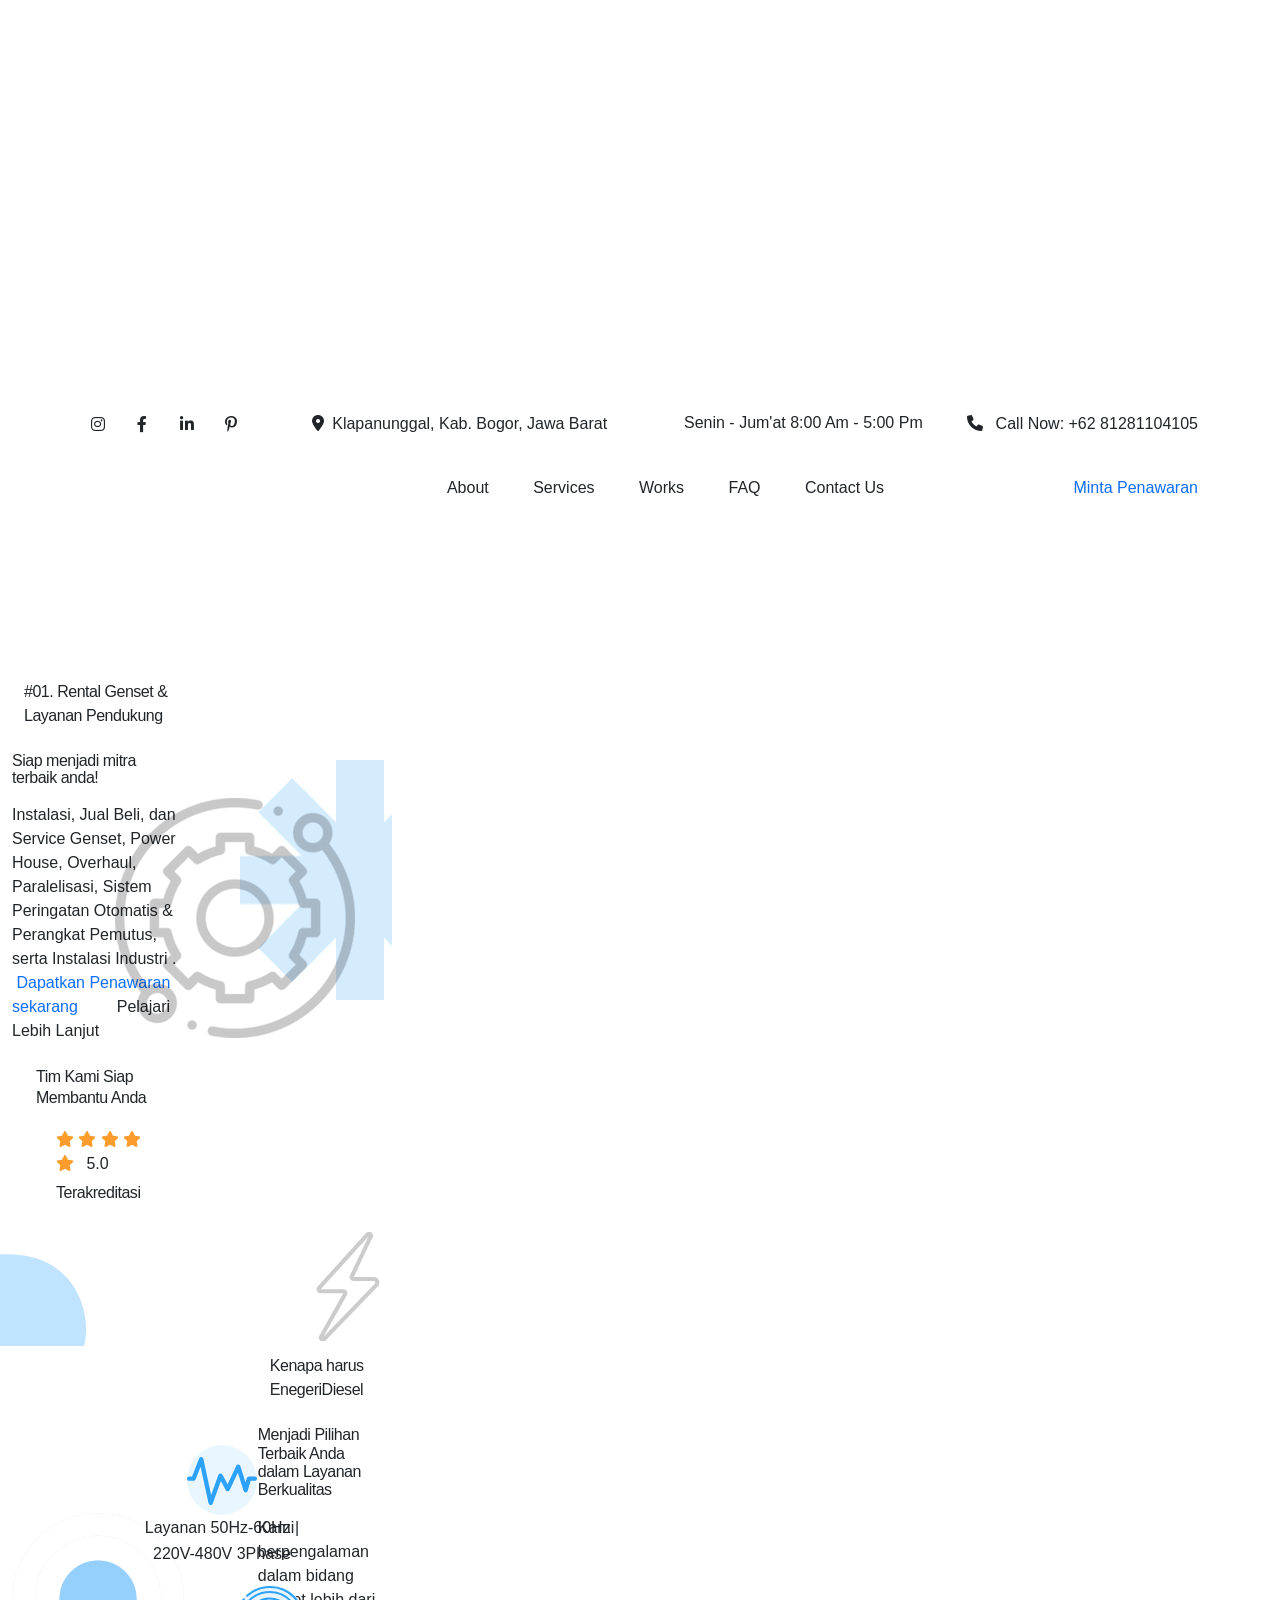
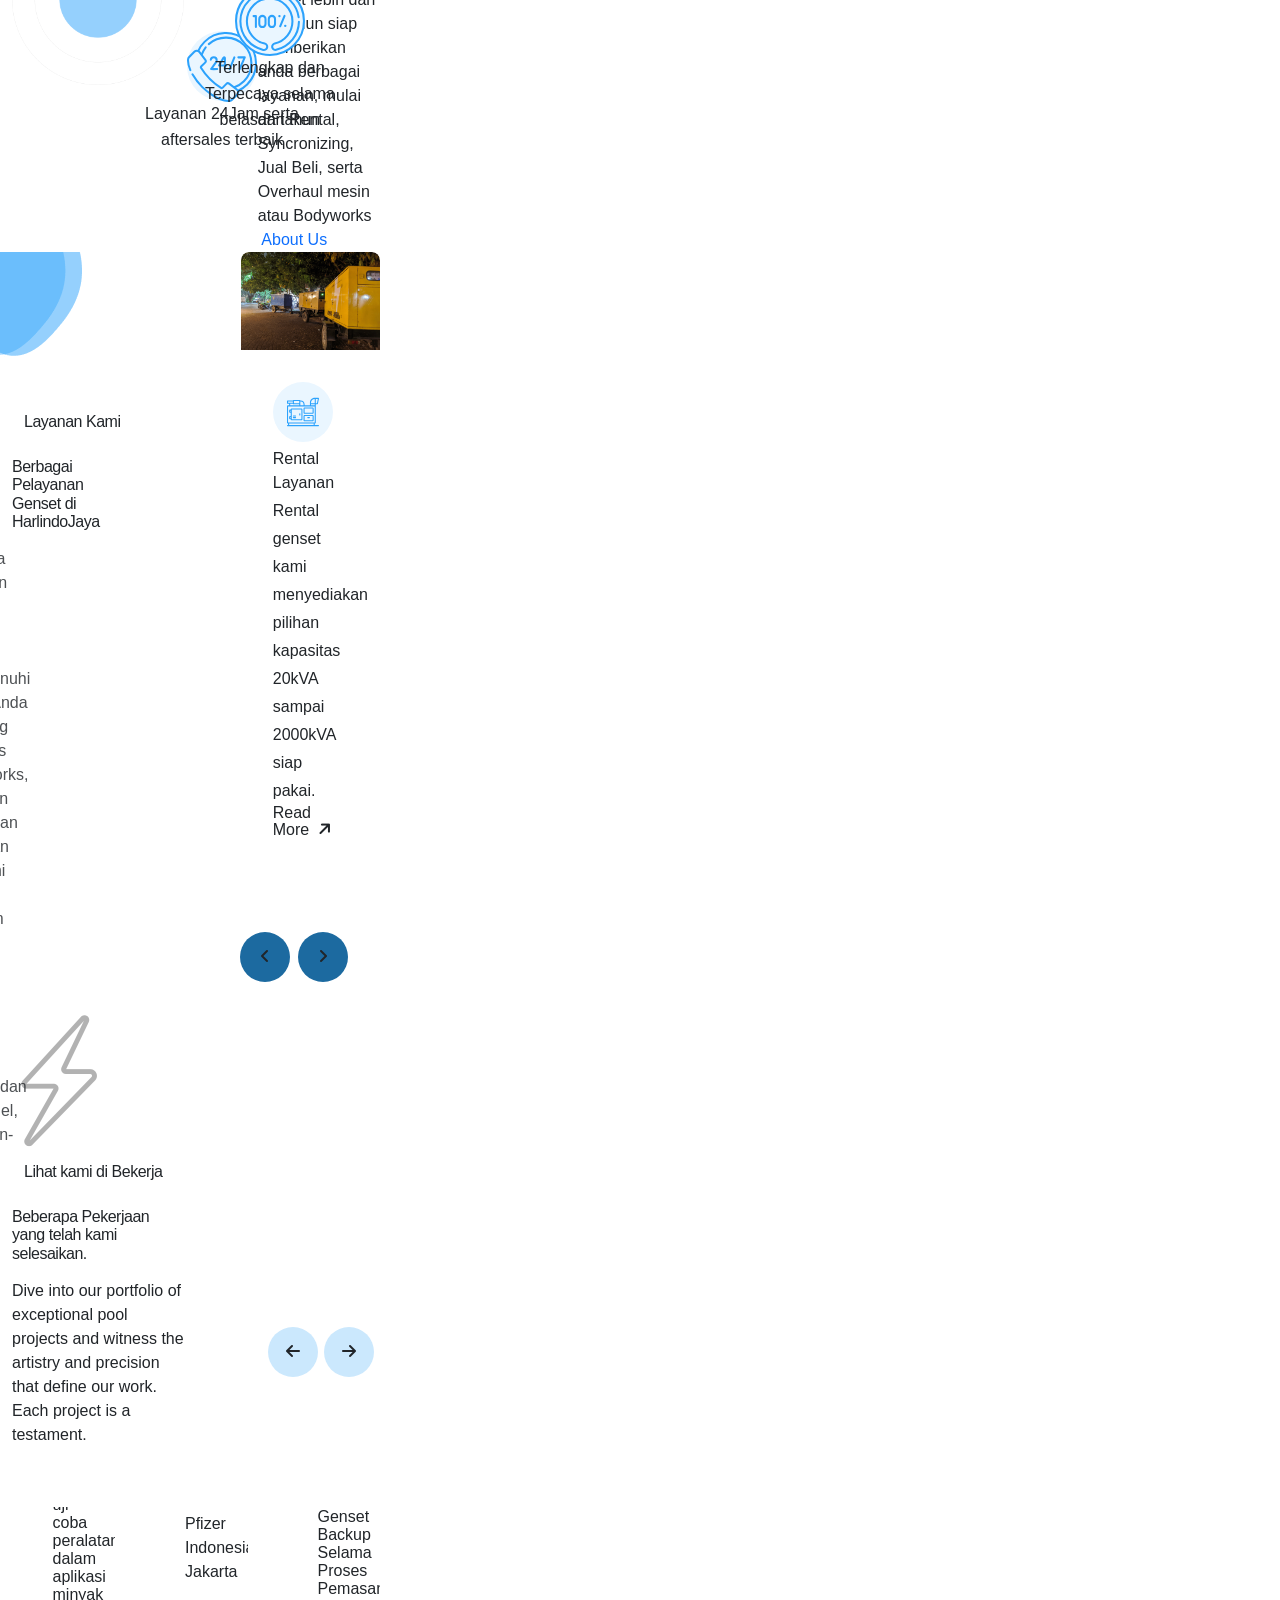
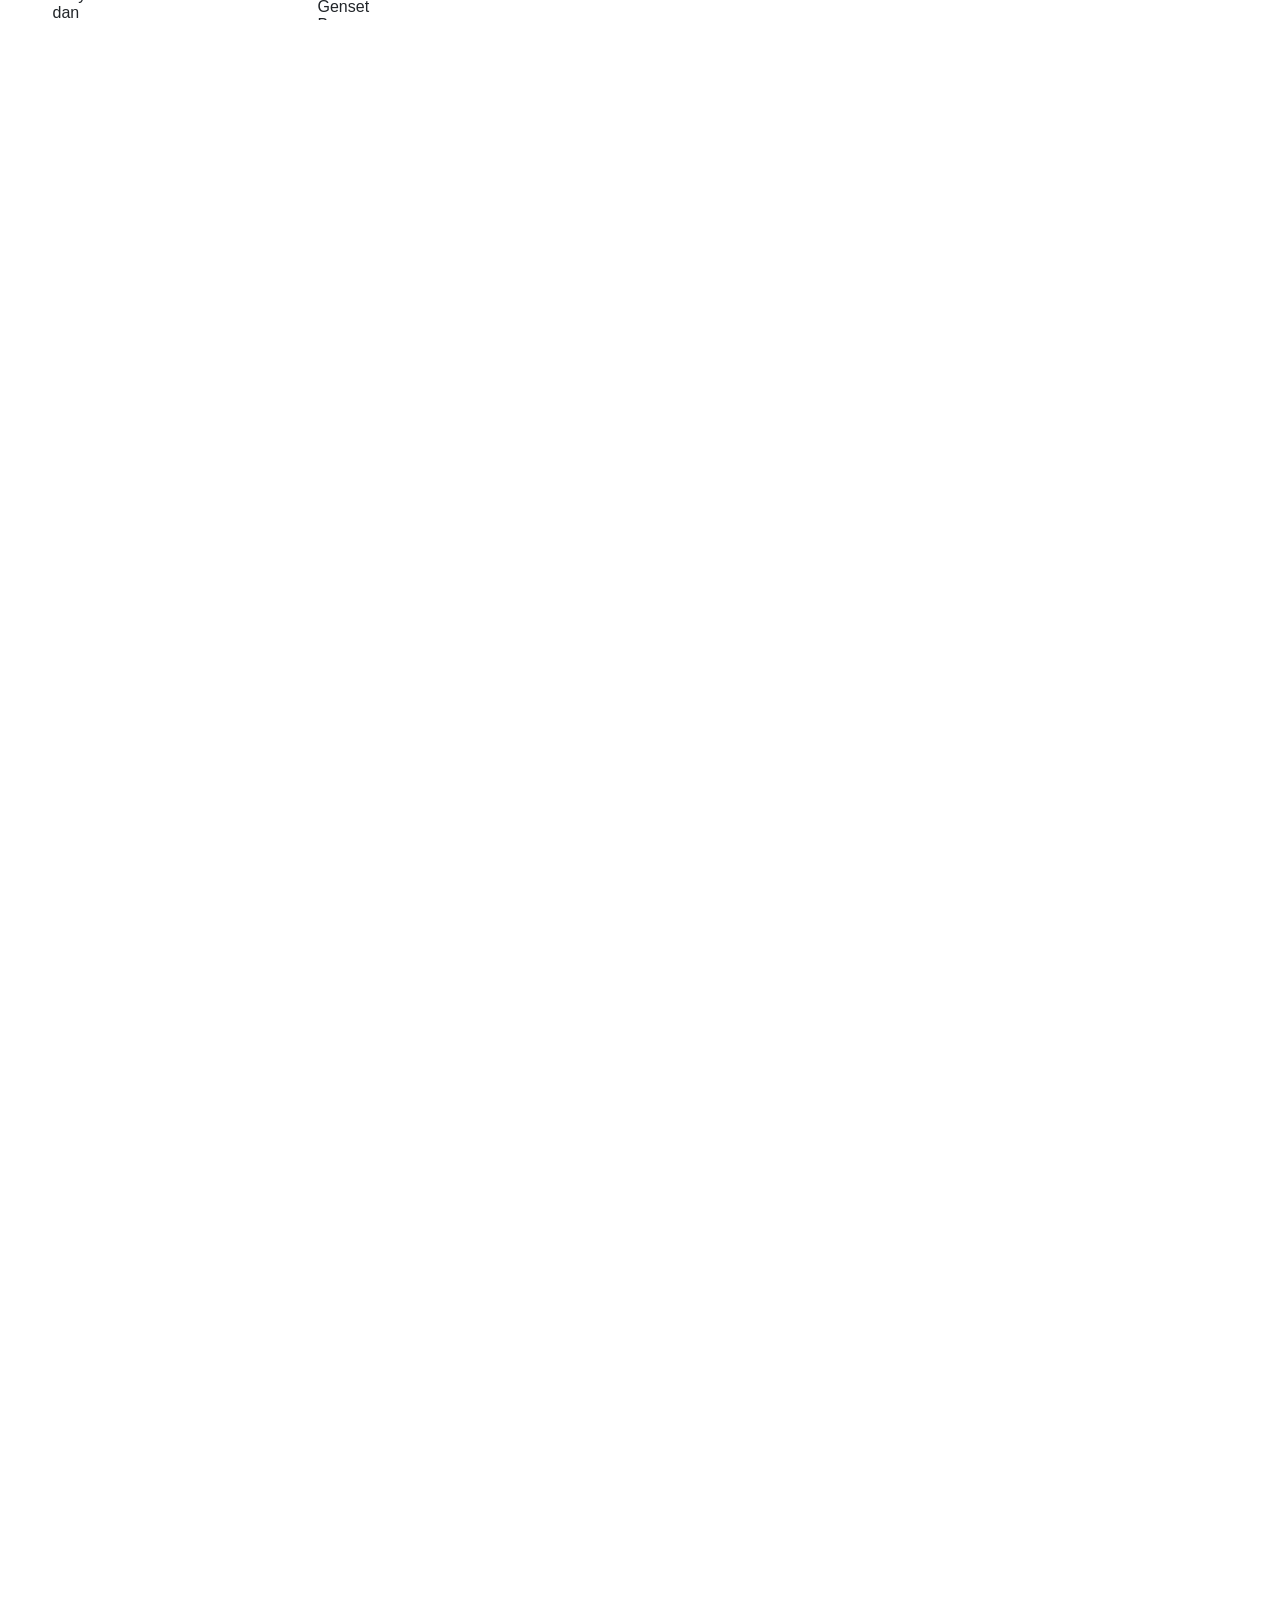
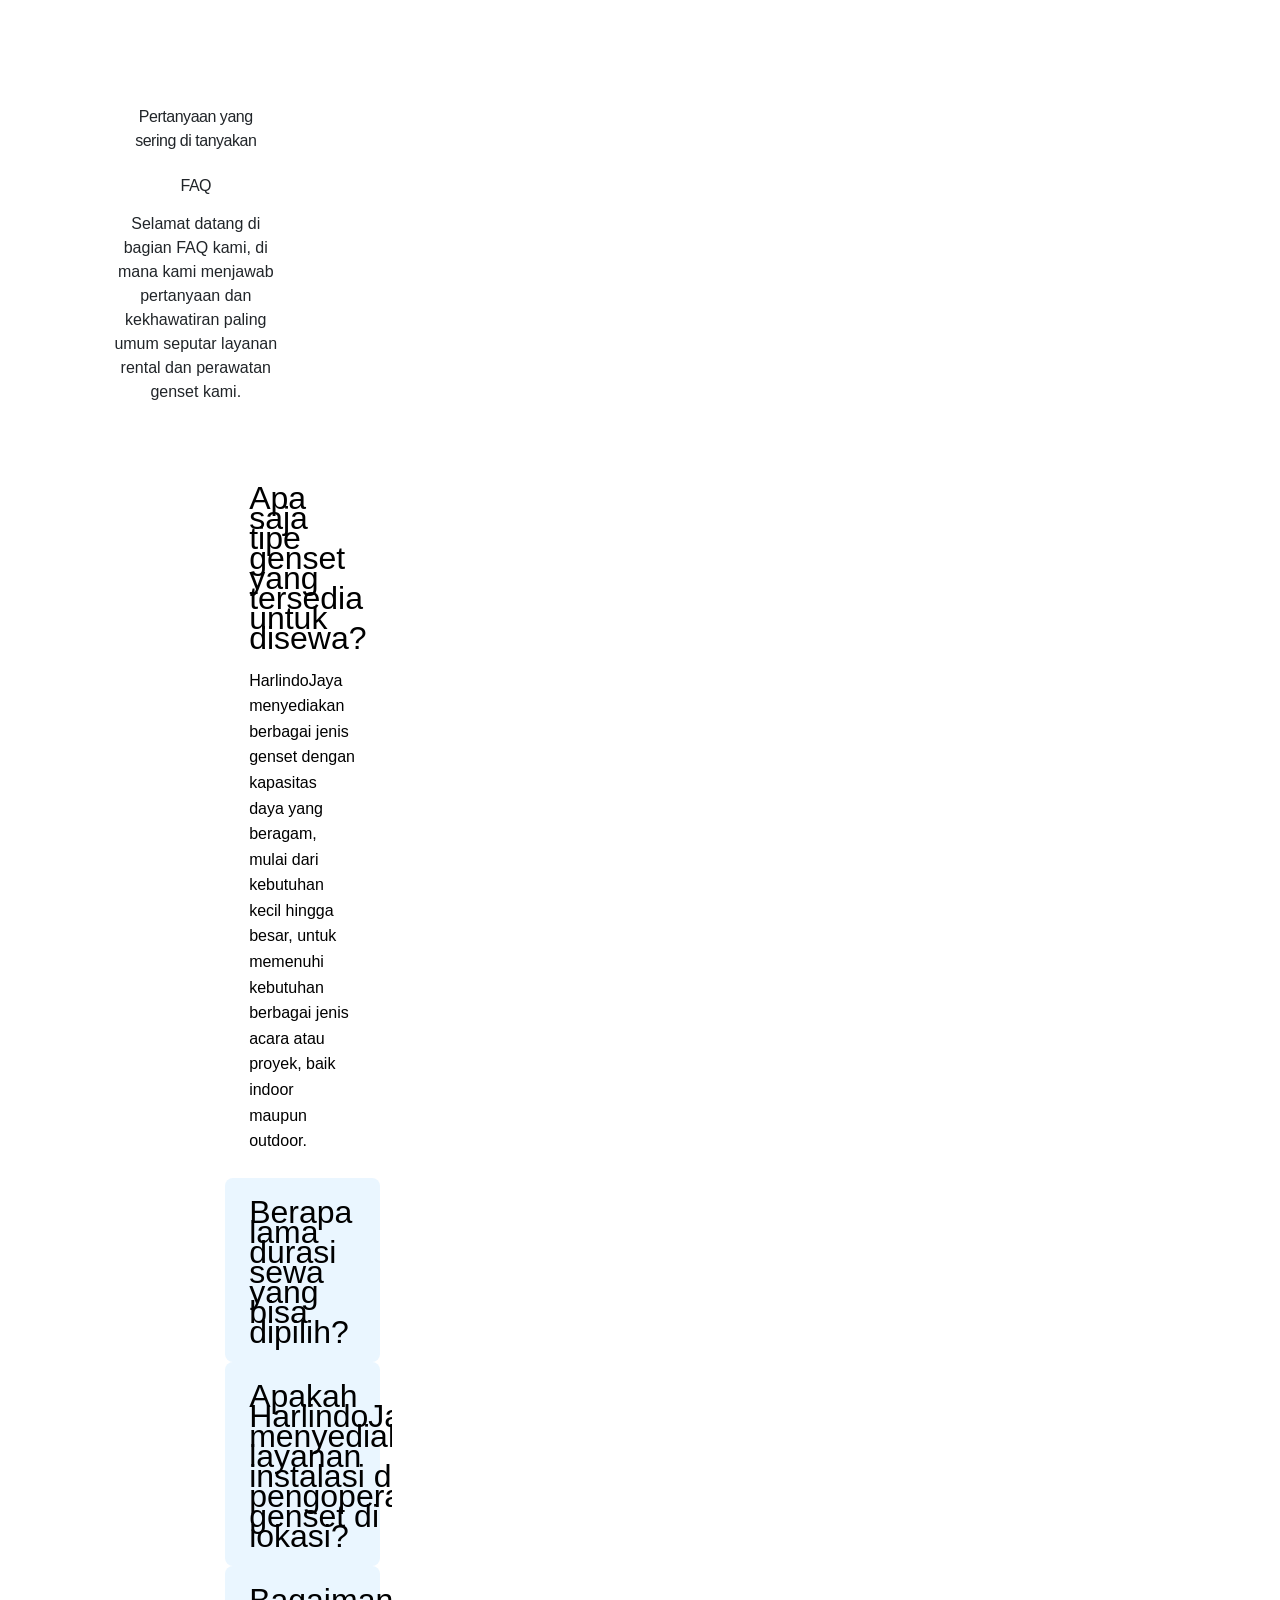
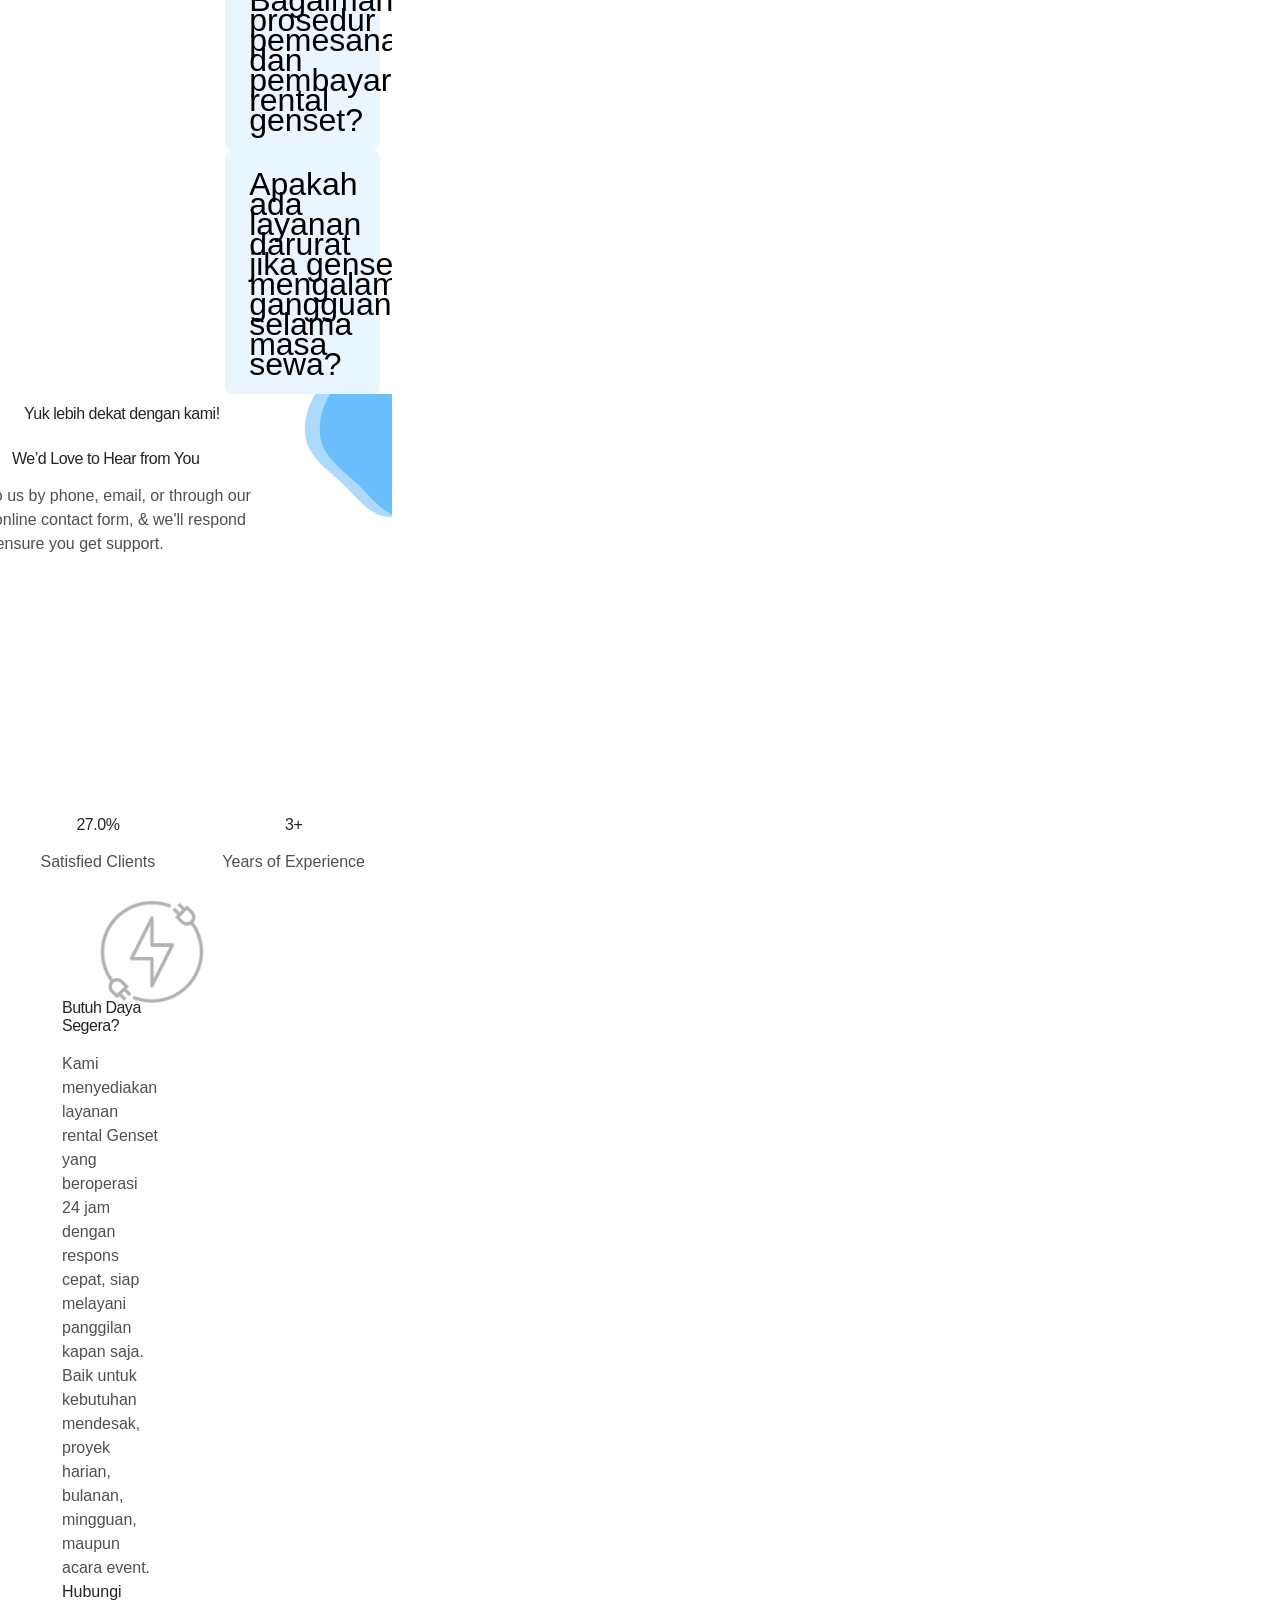
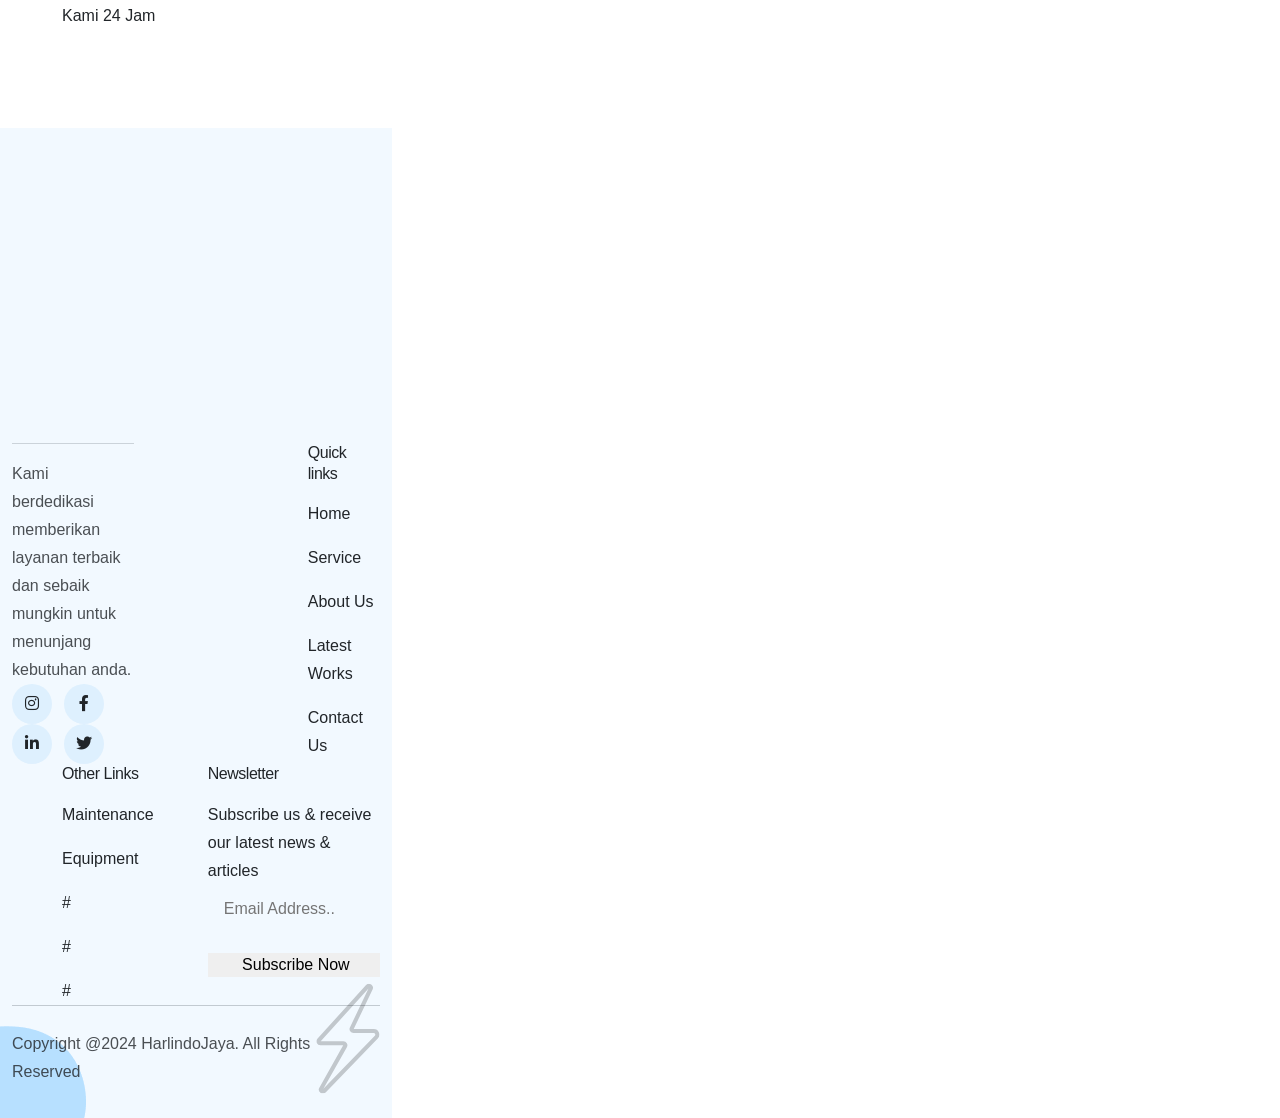
==== commit a883b140: "Merge commit 'ea4177a'" ====
--- a/index.html
+++ b/index.html
@@ -1720,3 +1720,5 @@
     <script src="assets/js/main.js"></script>
   </body>
 </html>
+<!-- Test deploy 1779691547 -->
+<!-- workflow test 1779691763 -->
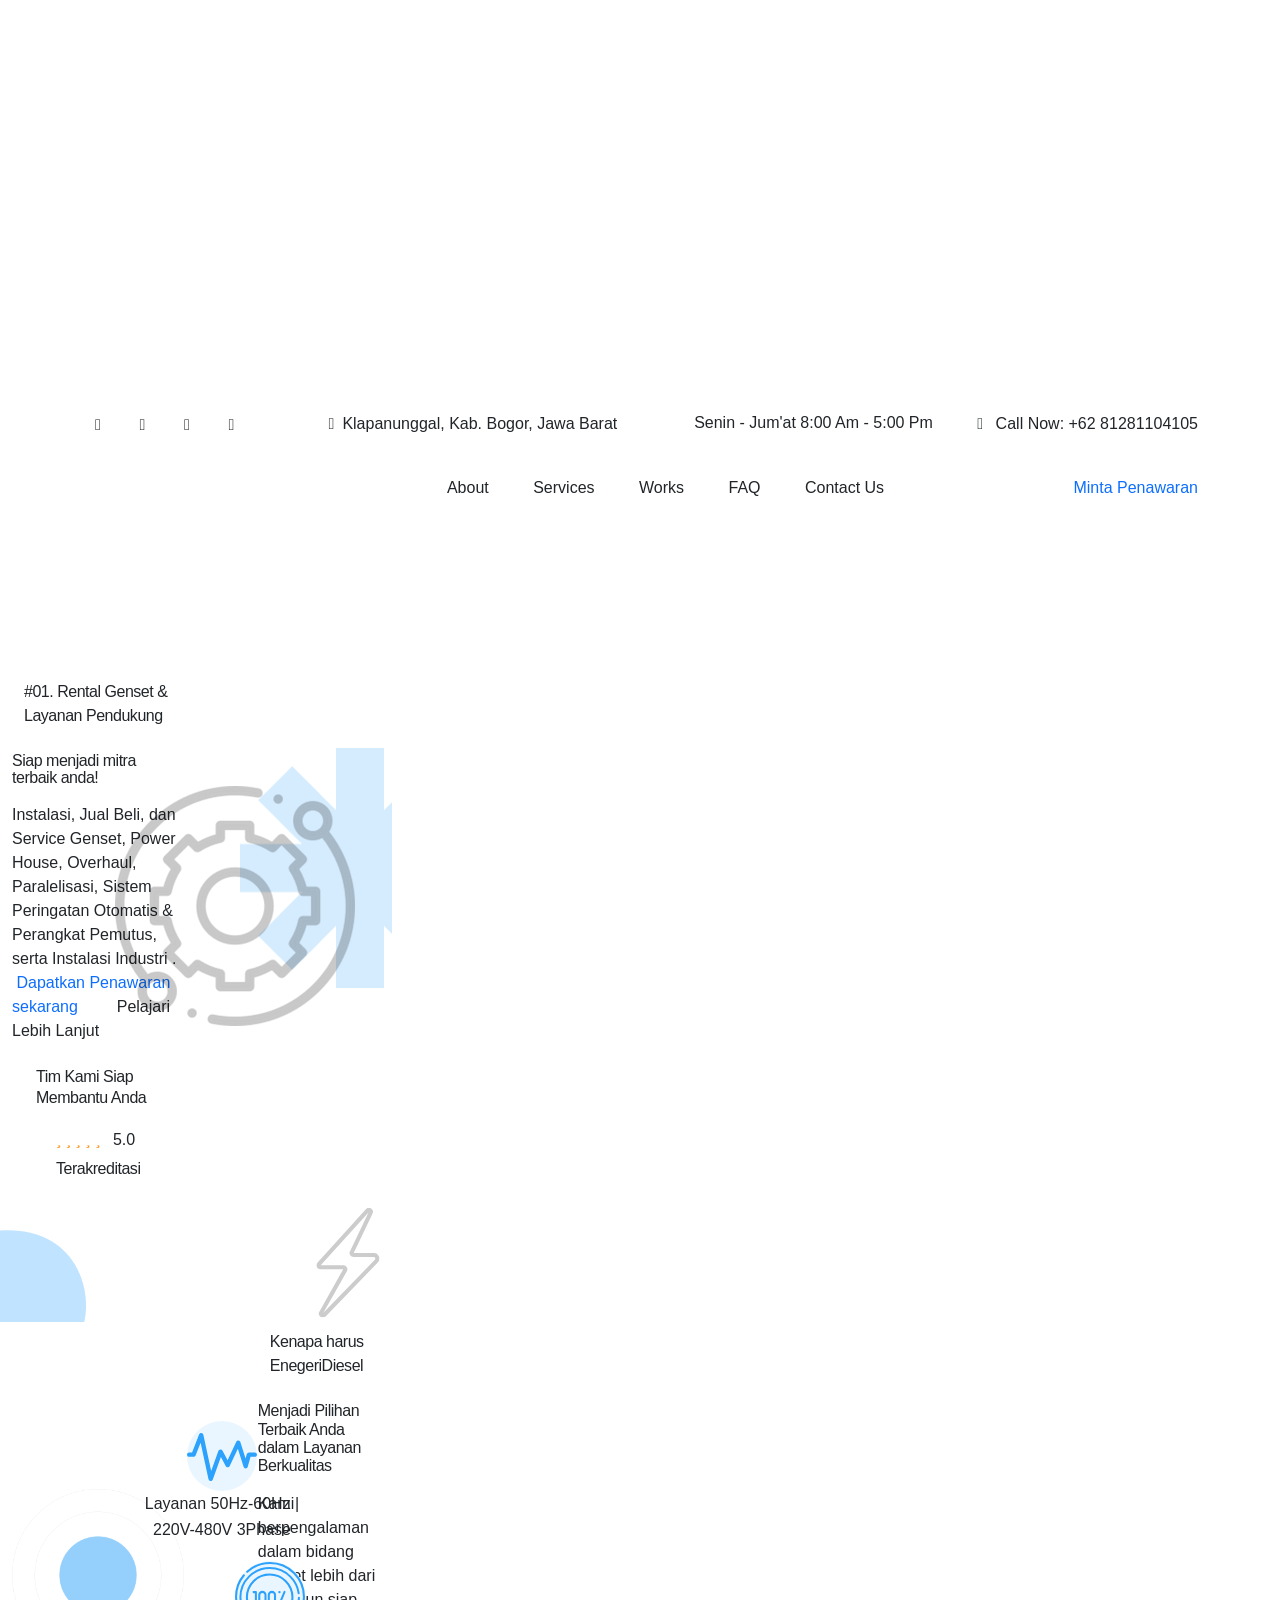
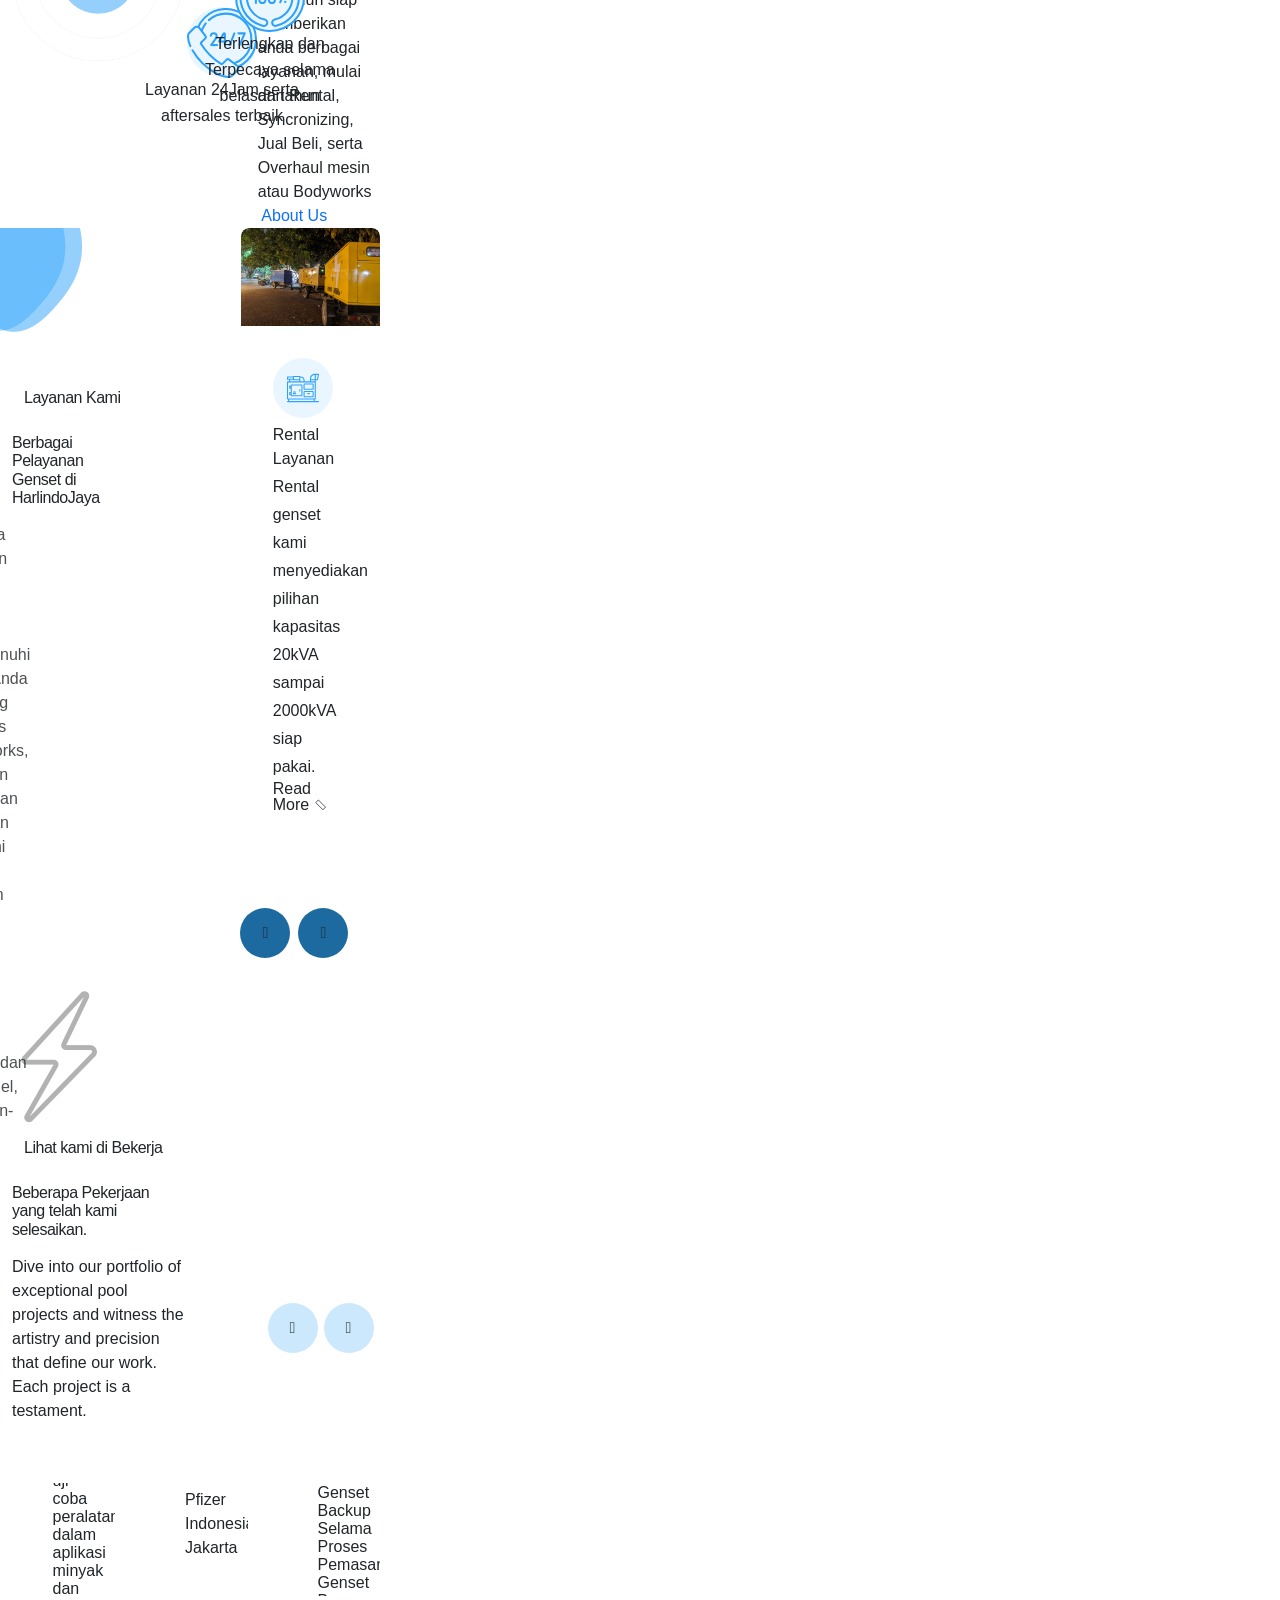
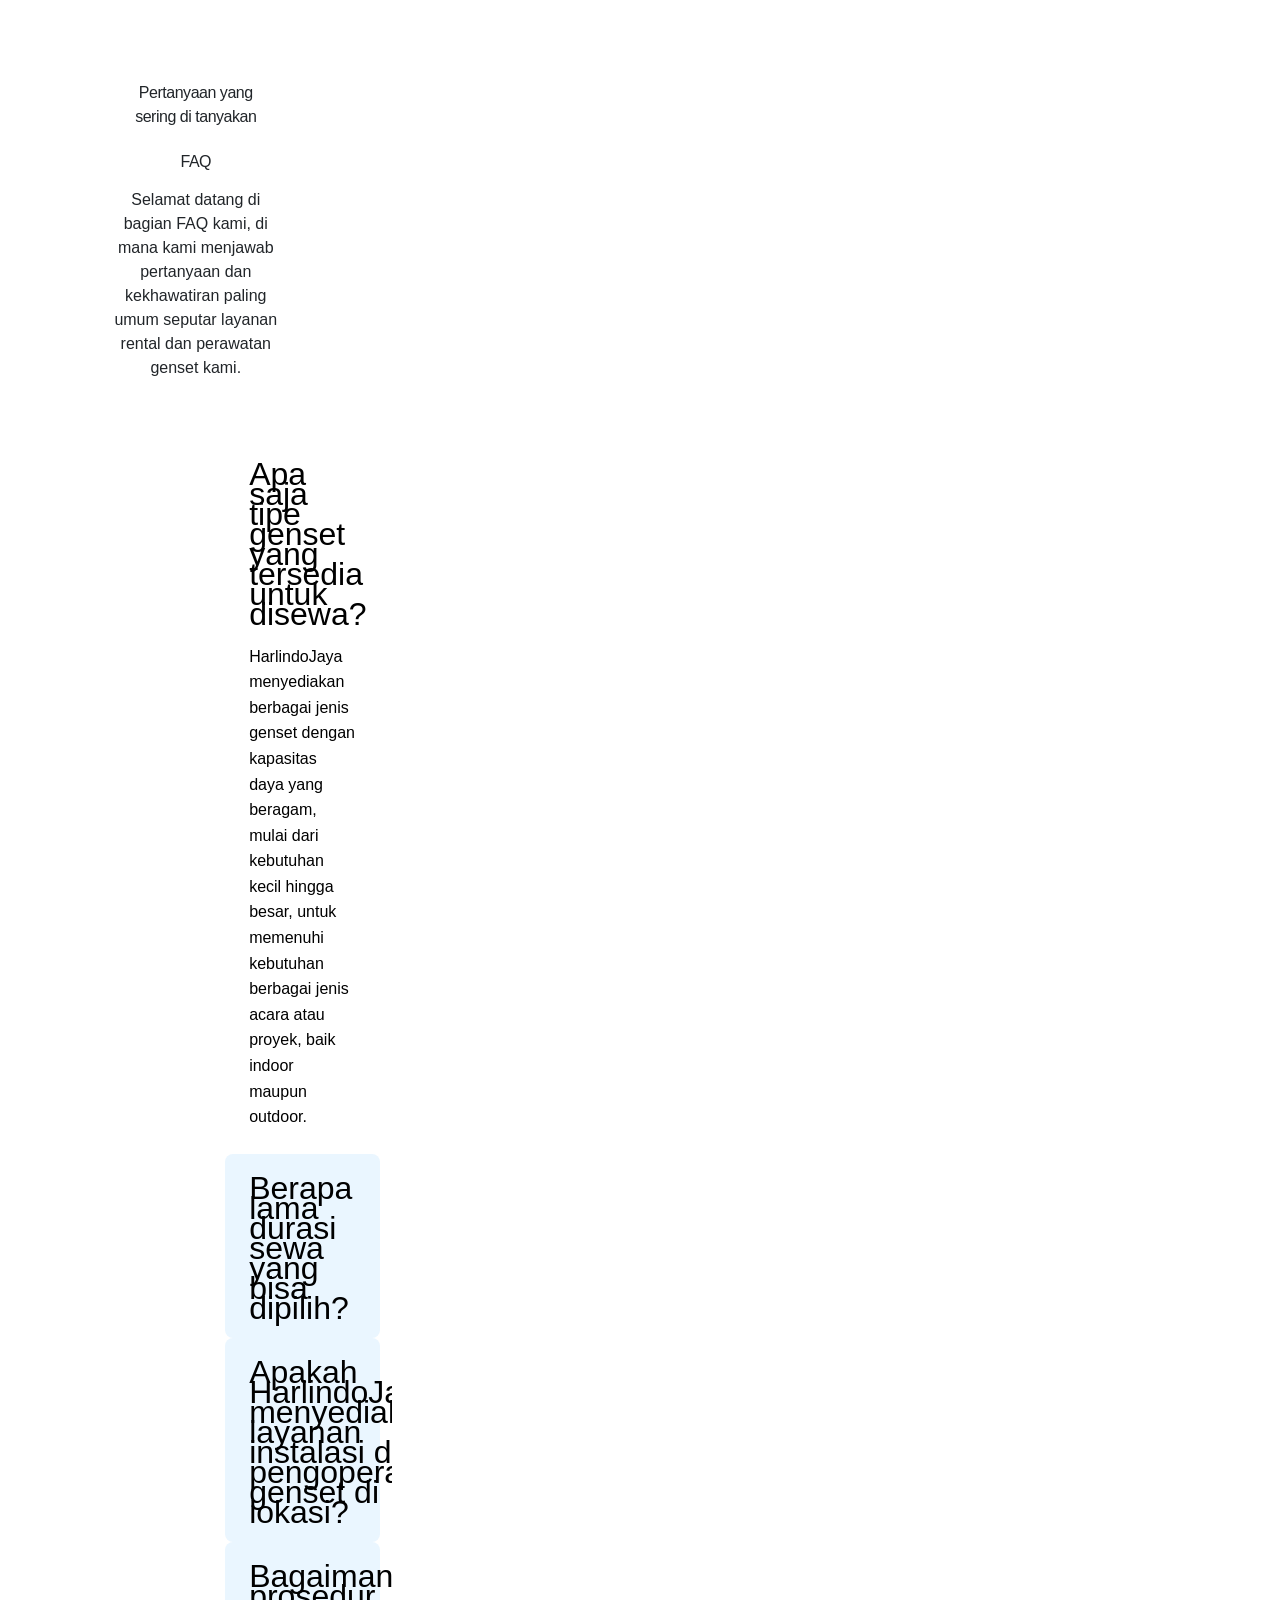
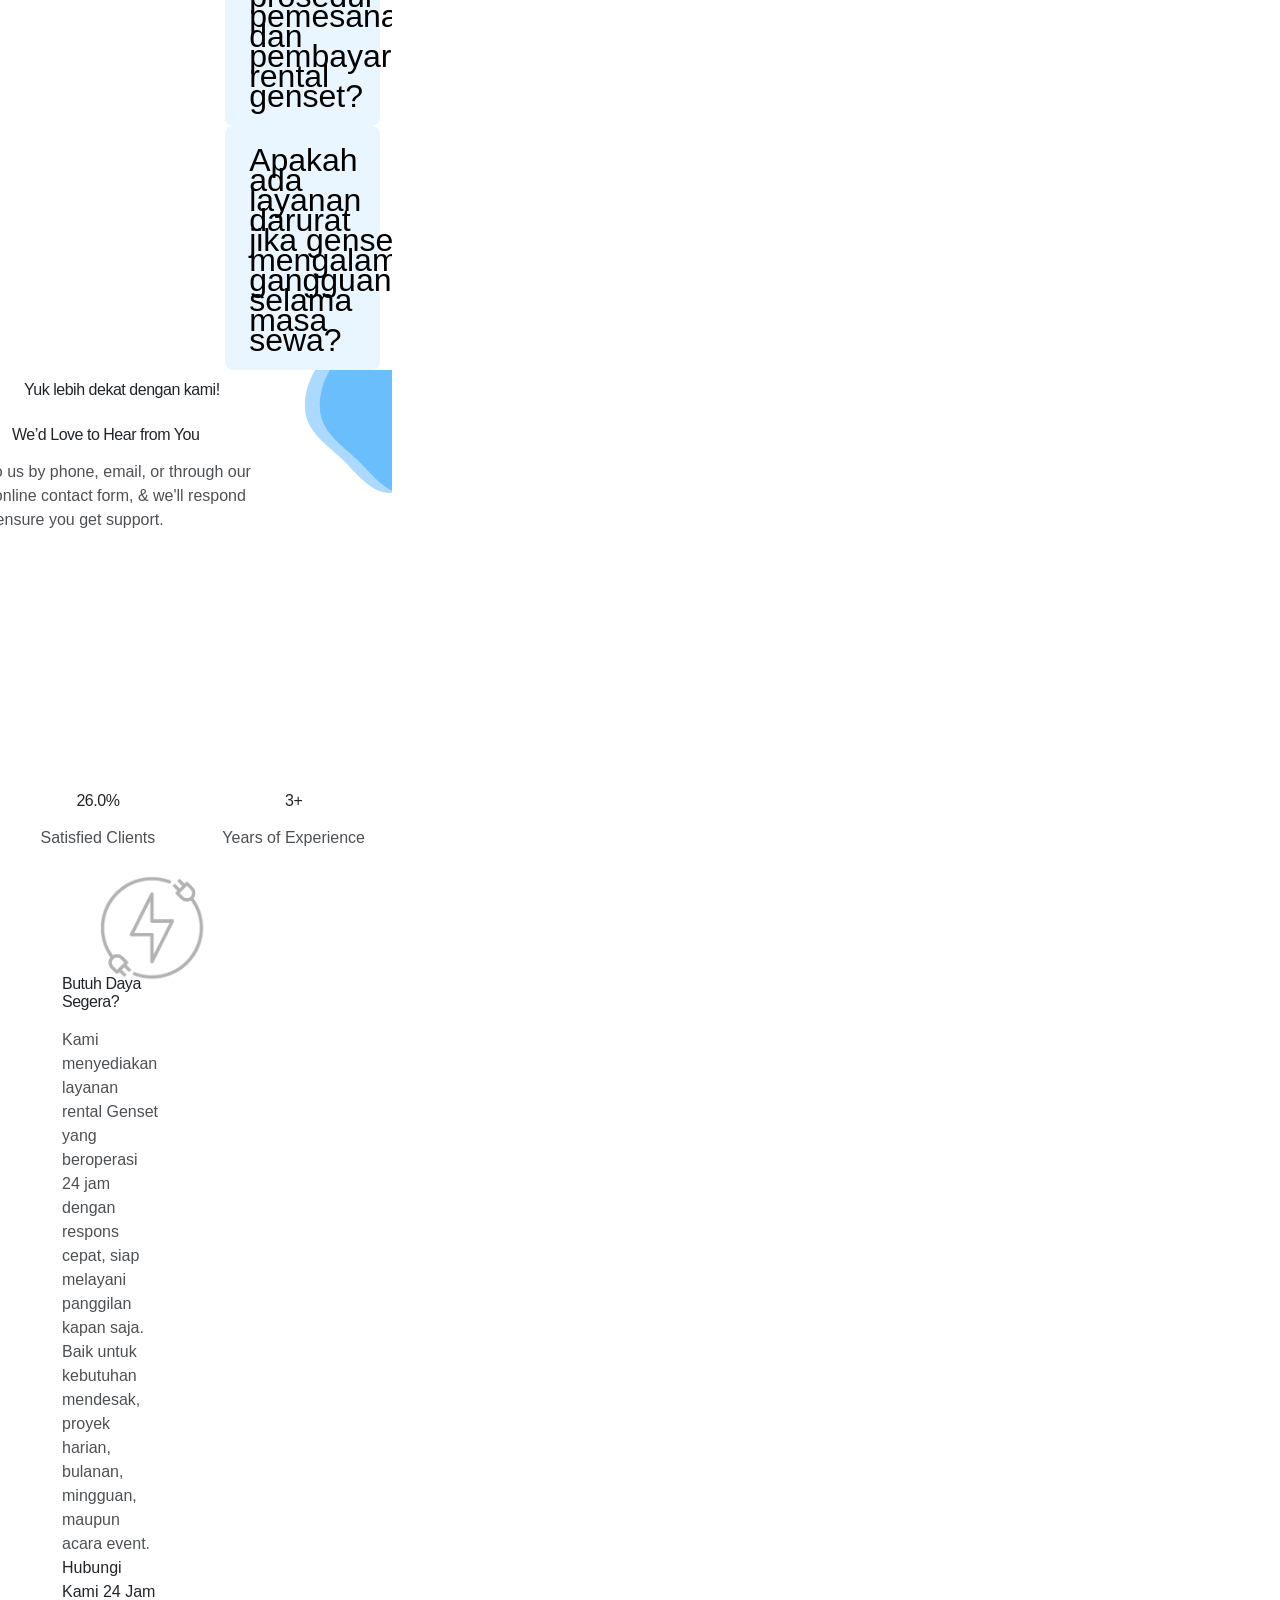
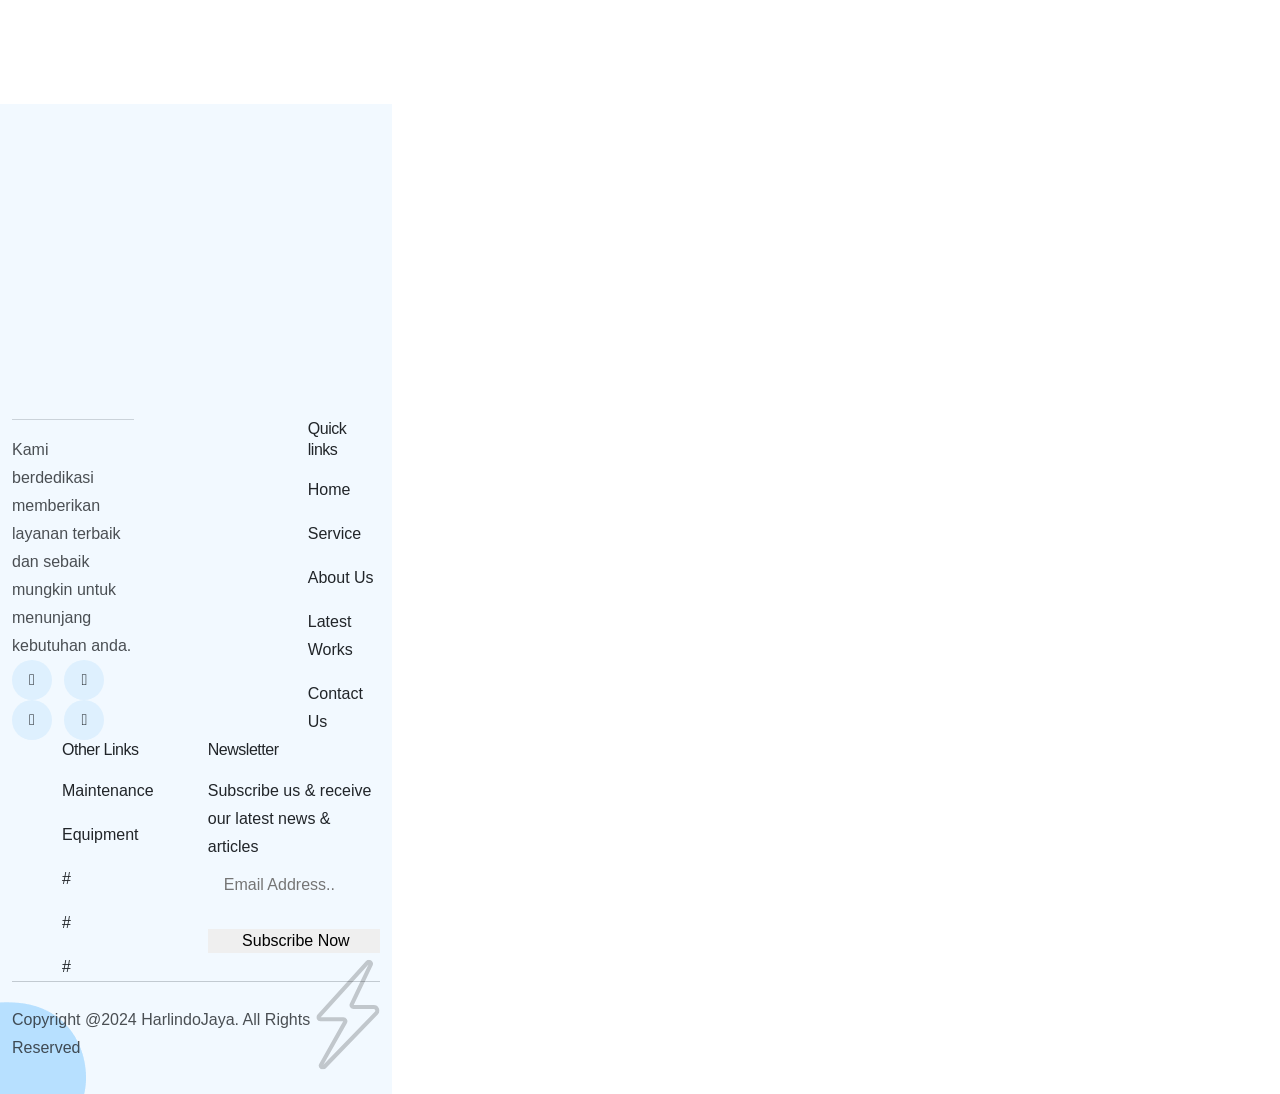
==== commit 4d26de3d: "fix: remove unused CSS/JS references from HTML" ====
--- a/index.html
+++ b/index.html
@@ -38,8 +38,6 @@
     <link rel="stylesheet" href="assets/css/plugins/mobile.css" />
     <link rel="stylesheet" href="assets/css/plugins/owlcarousel.min.css" />
     <link rel="stylesheet" href="assets/css/plugins/sidebar.css" />
-    <link rel="stylesheet" href="assets/css/plugins/slick-slider.css" />
-    <link rel="stylesheet" href="assets/css/plugins/nice-select.css" />
     <link rel="stylesheet" href="assets/css/main.css" />
 
     <!--=====  JS SCRIPT LINK =======-->
@@ -1709,12 +1707,10 @@
     <script src="assets/js/plugins/magnific-popup.js"></script>
     <script src="assets/js/plugins/mobilemenu.js"></script>
     <script src="assets/js/plugins/owlcarousel.min.js"></script>
-    <script src="assets/js/plugins/nice-select.js"></script>
     <script src="assets/js/plugins/waypoints.js"></script>
     <script src="assets/js/plugins/gsap.min.js"></script>
     <script src="assets/js/plugins/ScrollTrigger.min.js"></script>
     <script src="assets/js/plugins/Splitetext.js"></script>
-    <script src="assets/js/plugins/slick-slider.js"></script>
     <script src="assets/js/plugins/circle-progress.js"></script>
     <script src="assets/js/plugins/ripples.js"></script>
     <script src="assets/js/main.js"></script>
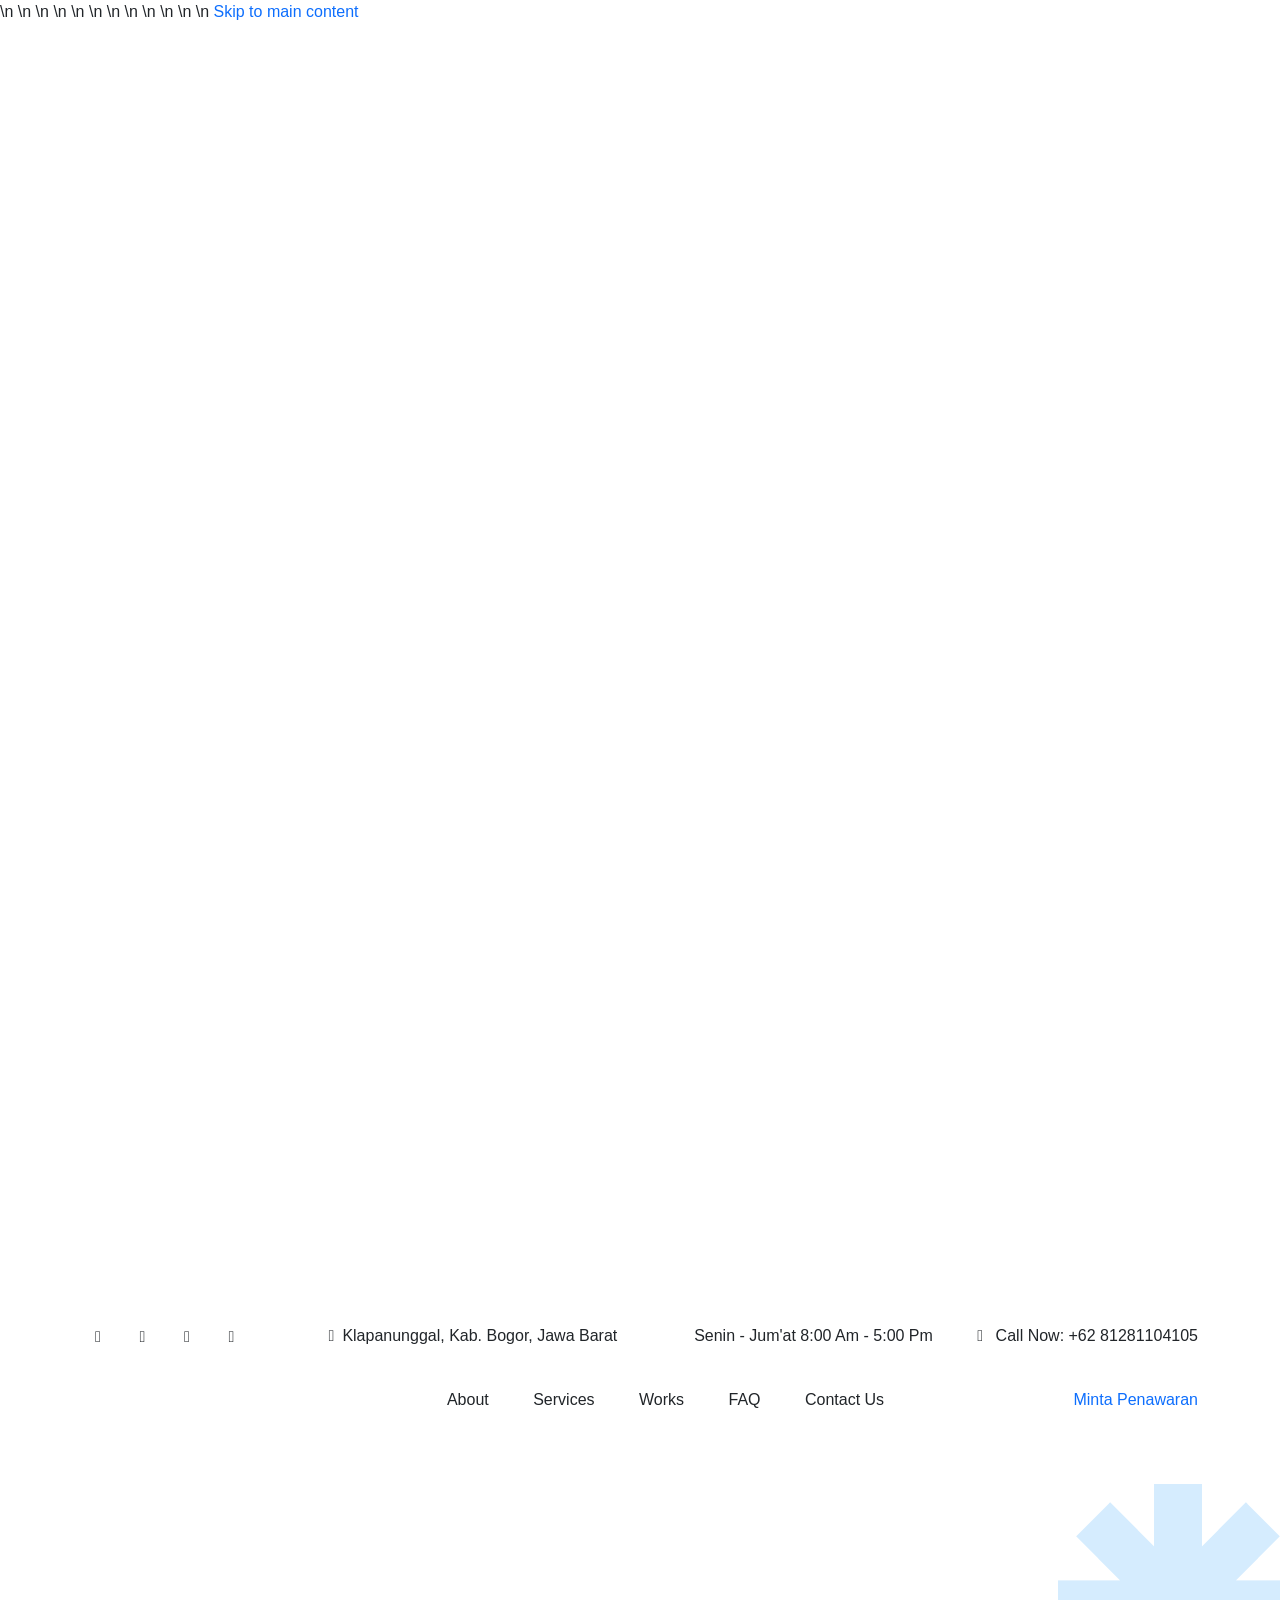
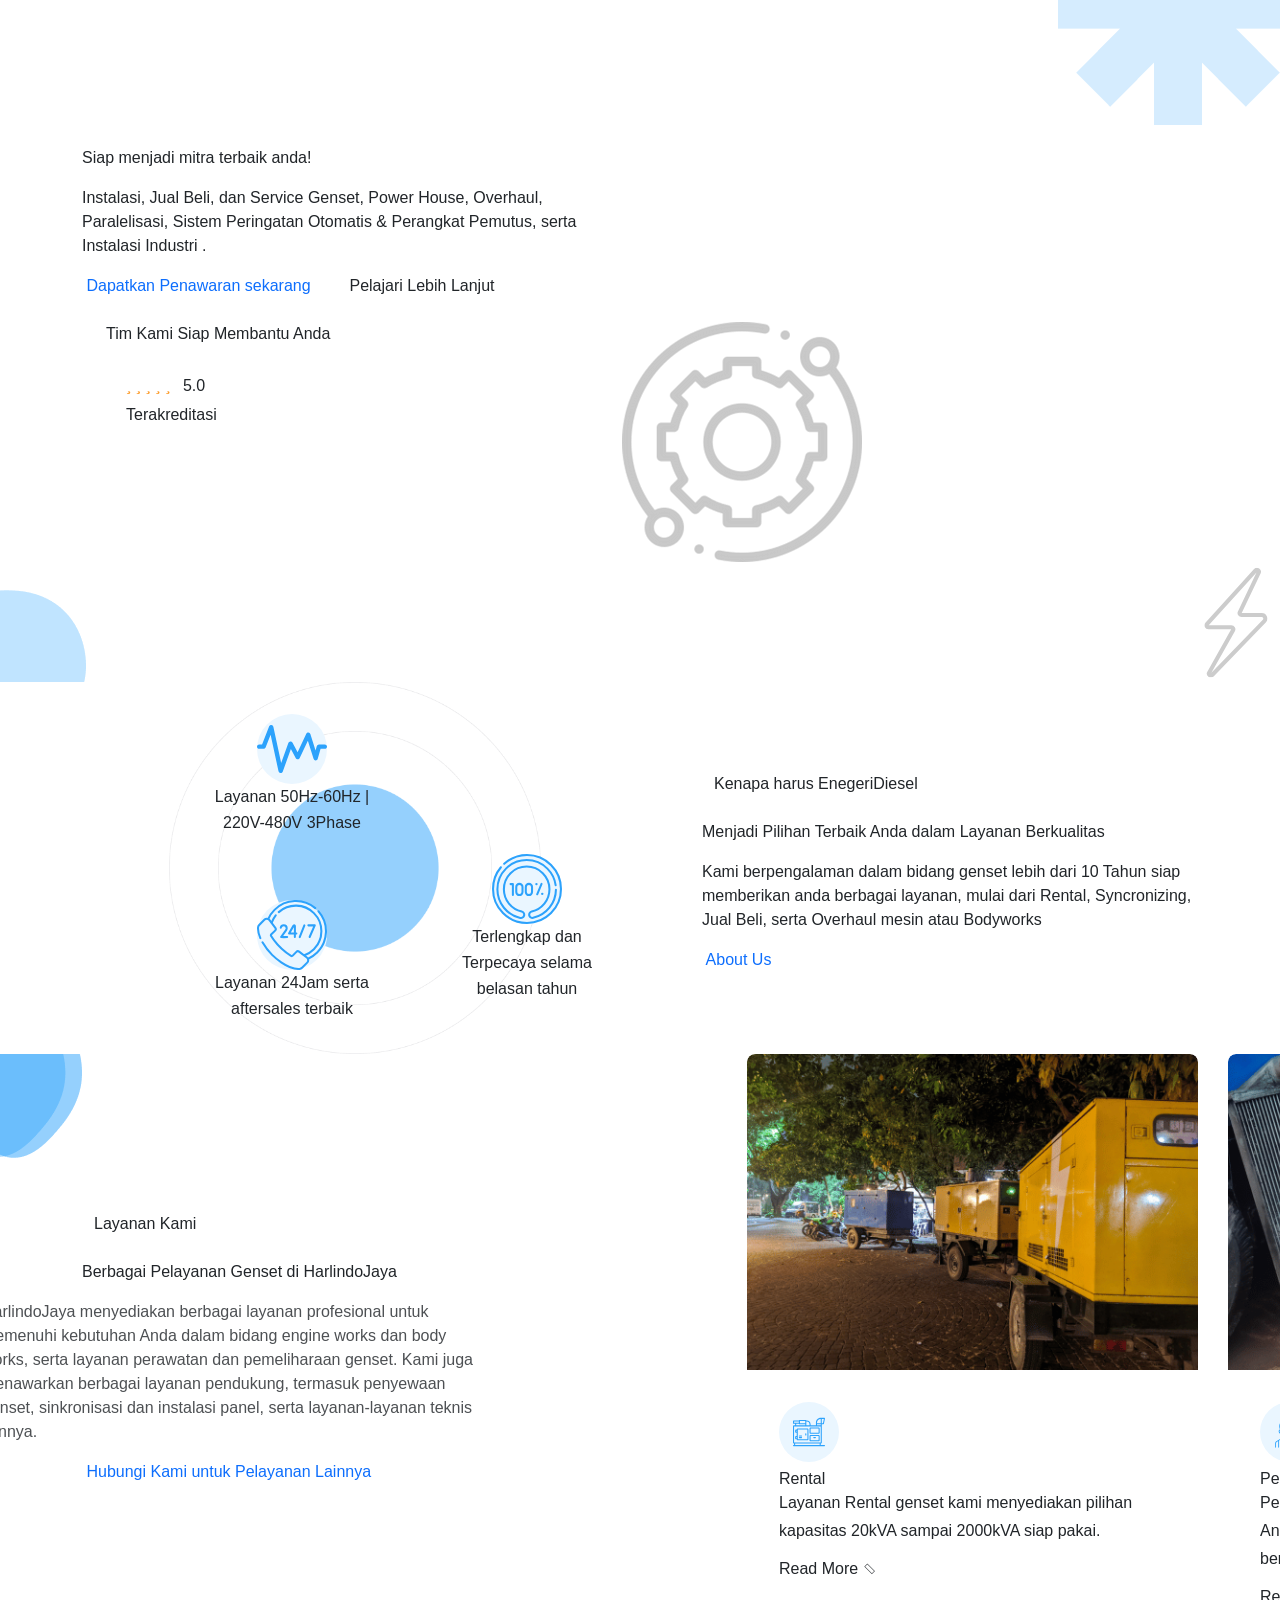
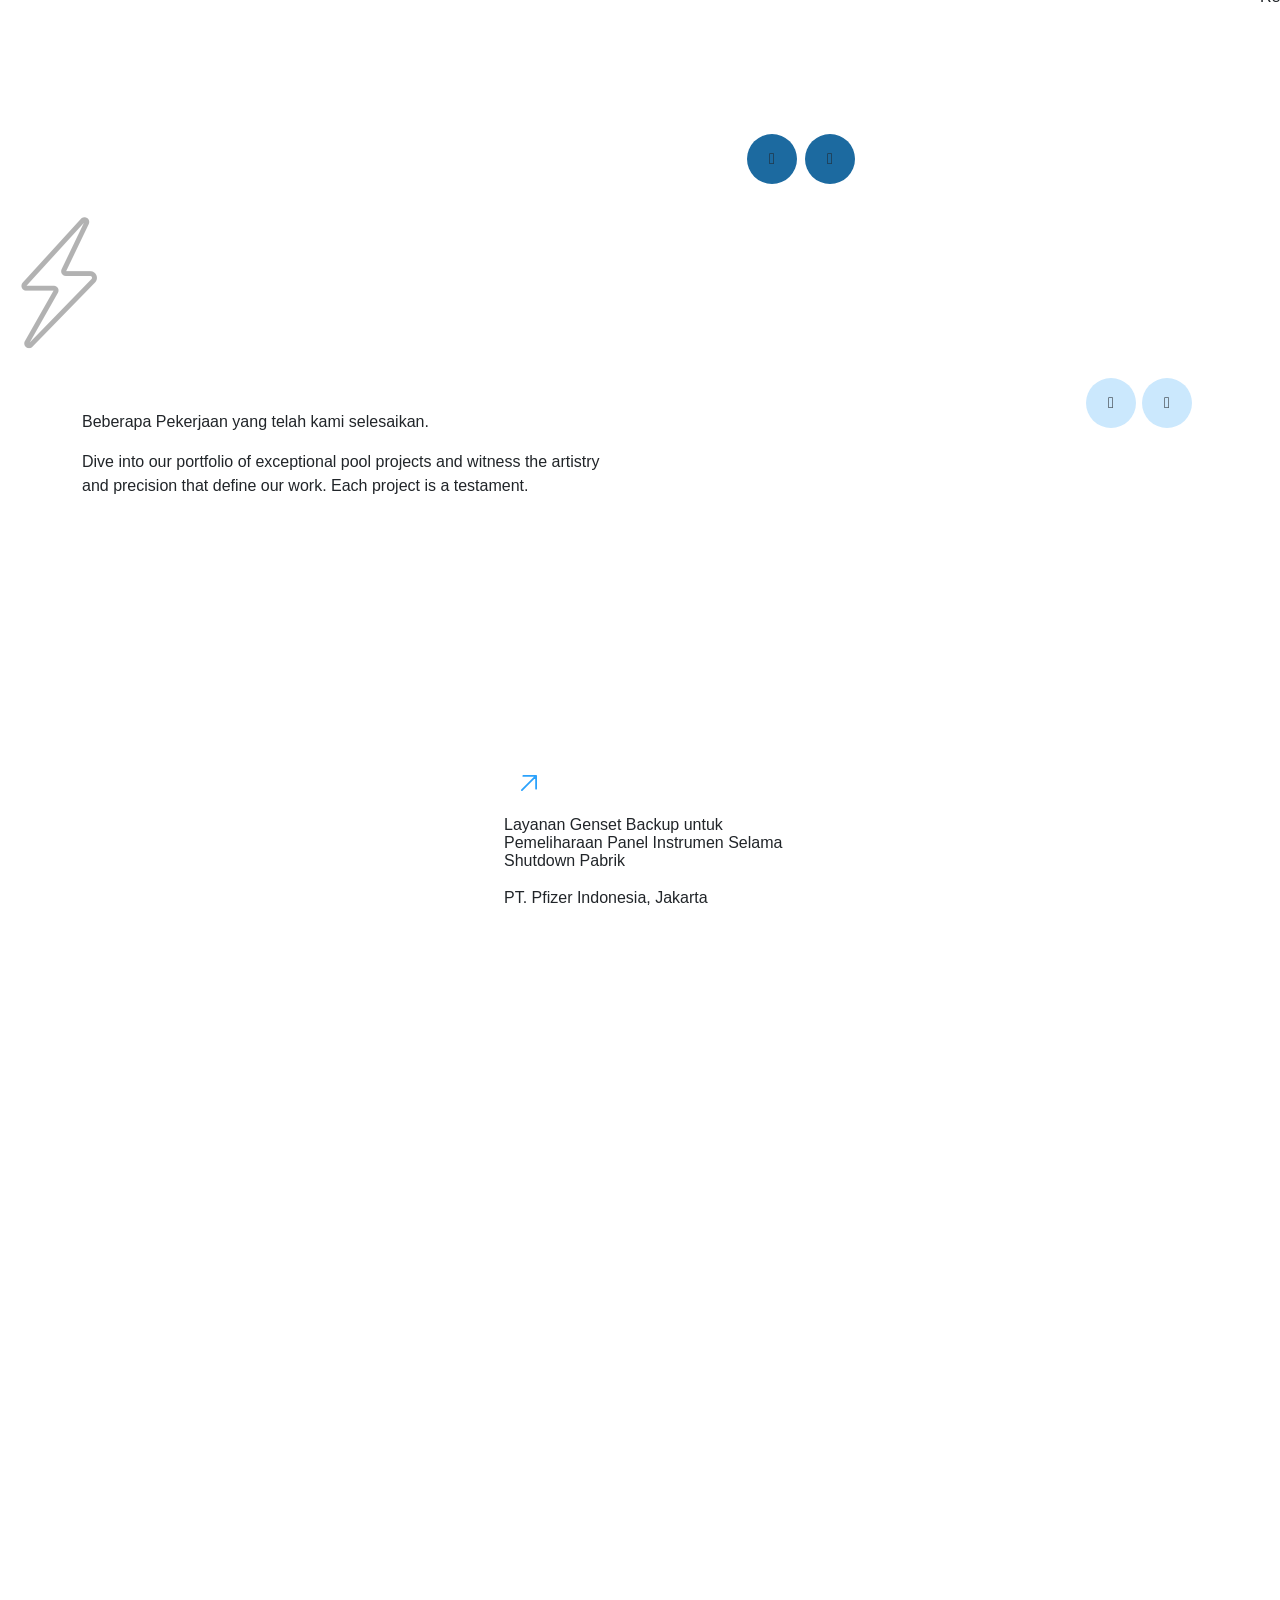
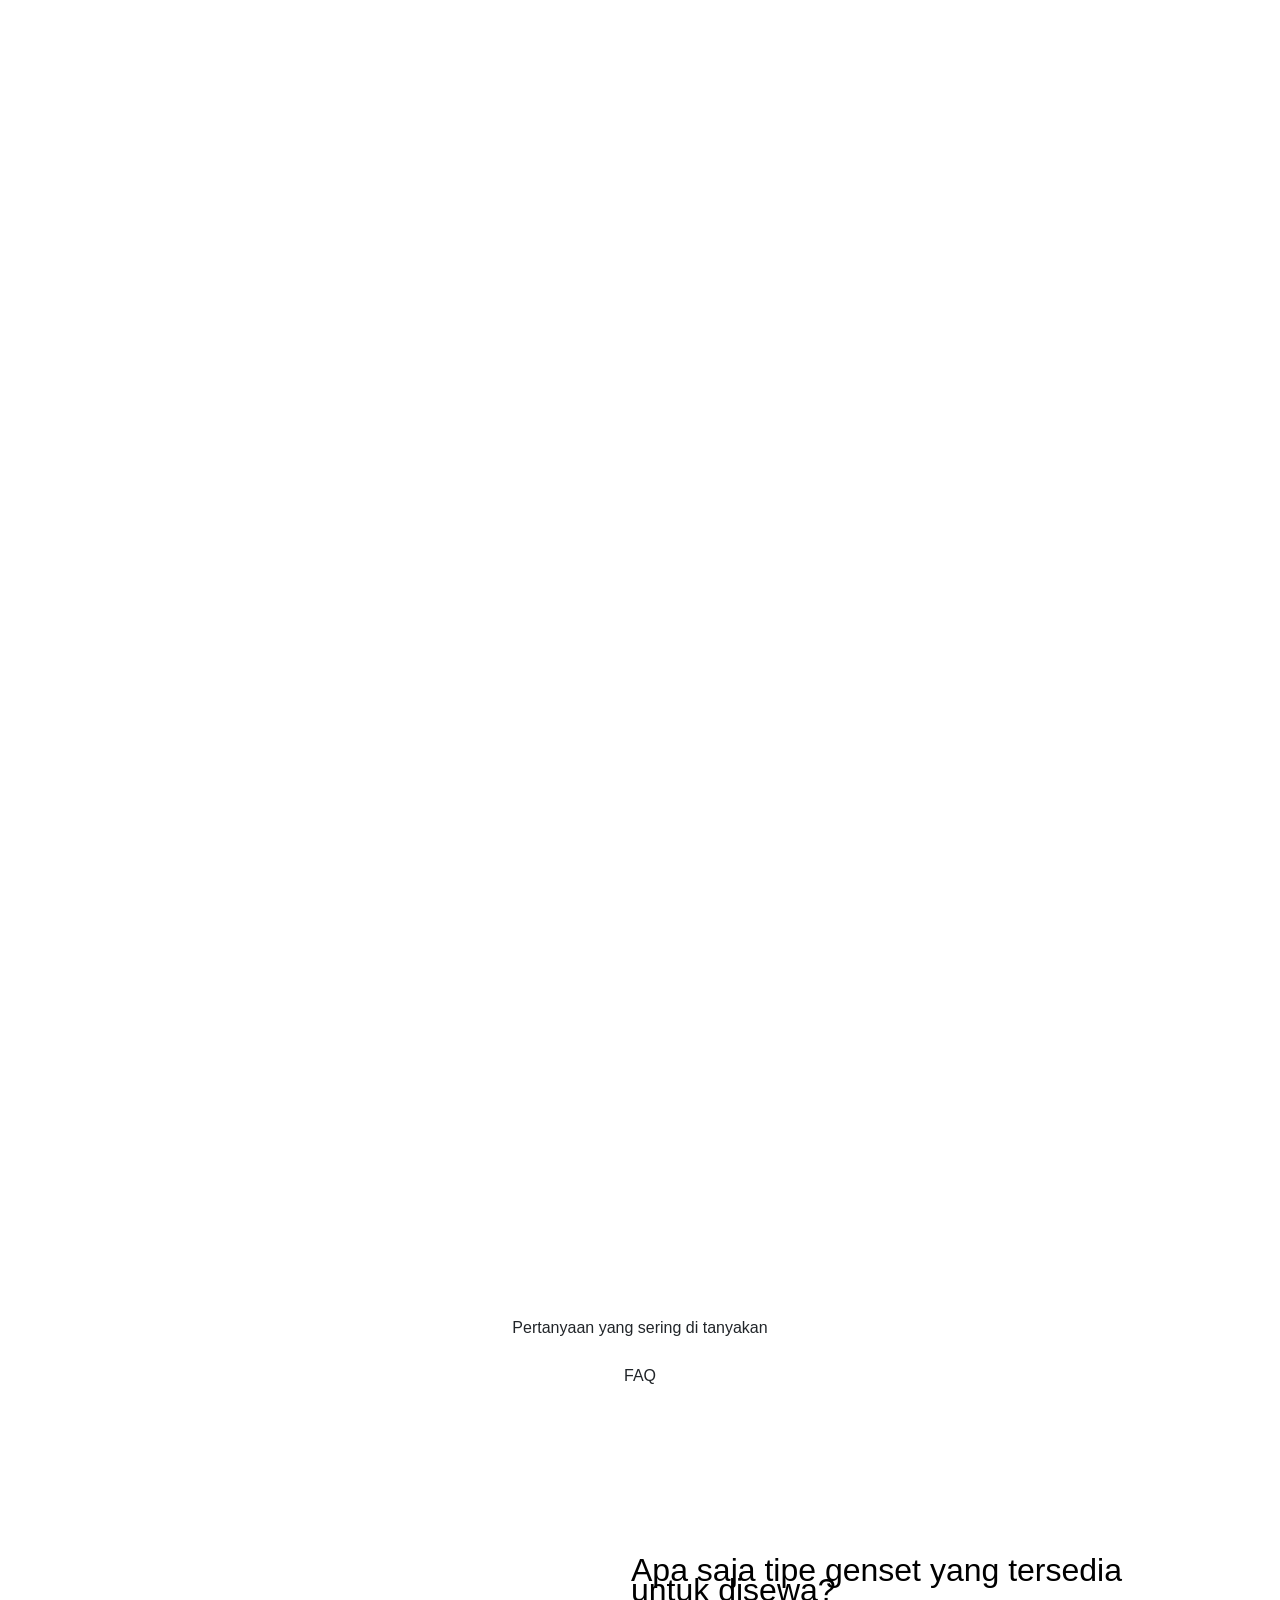
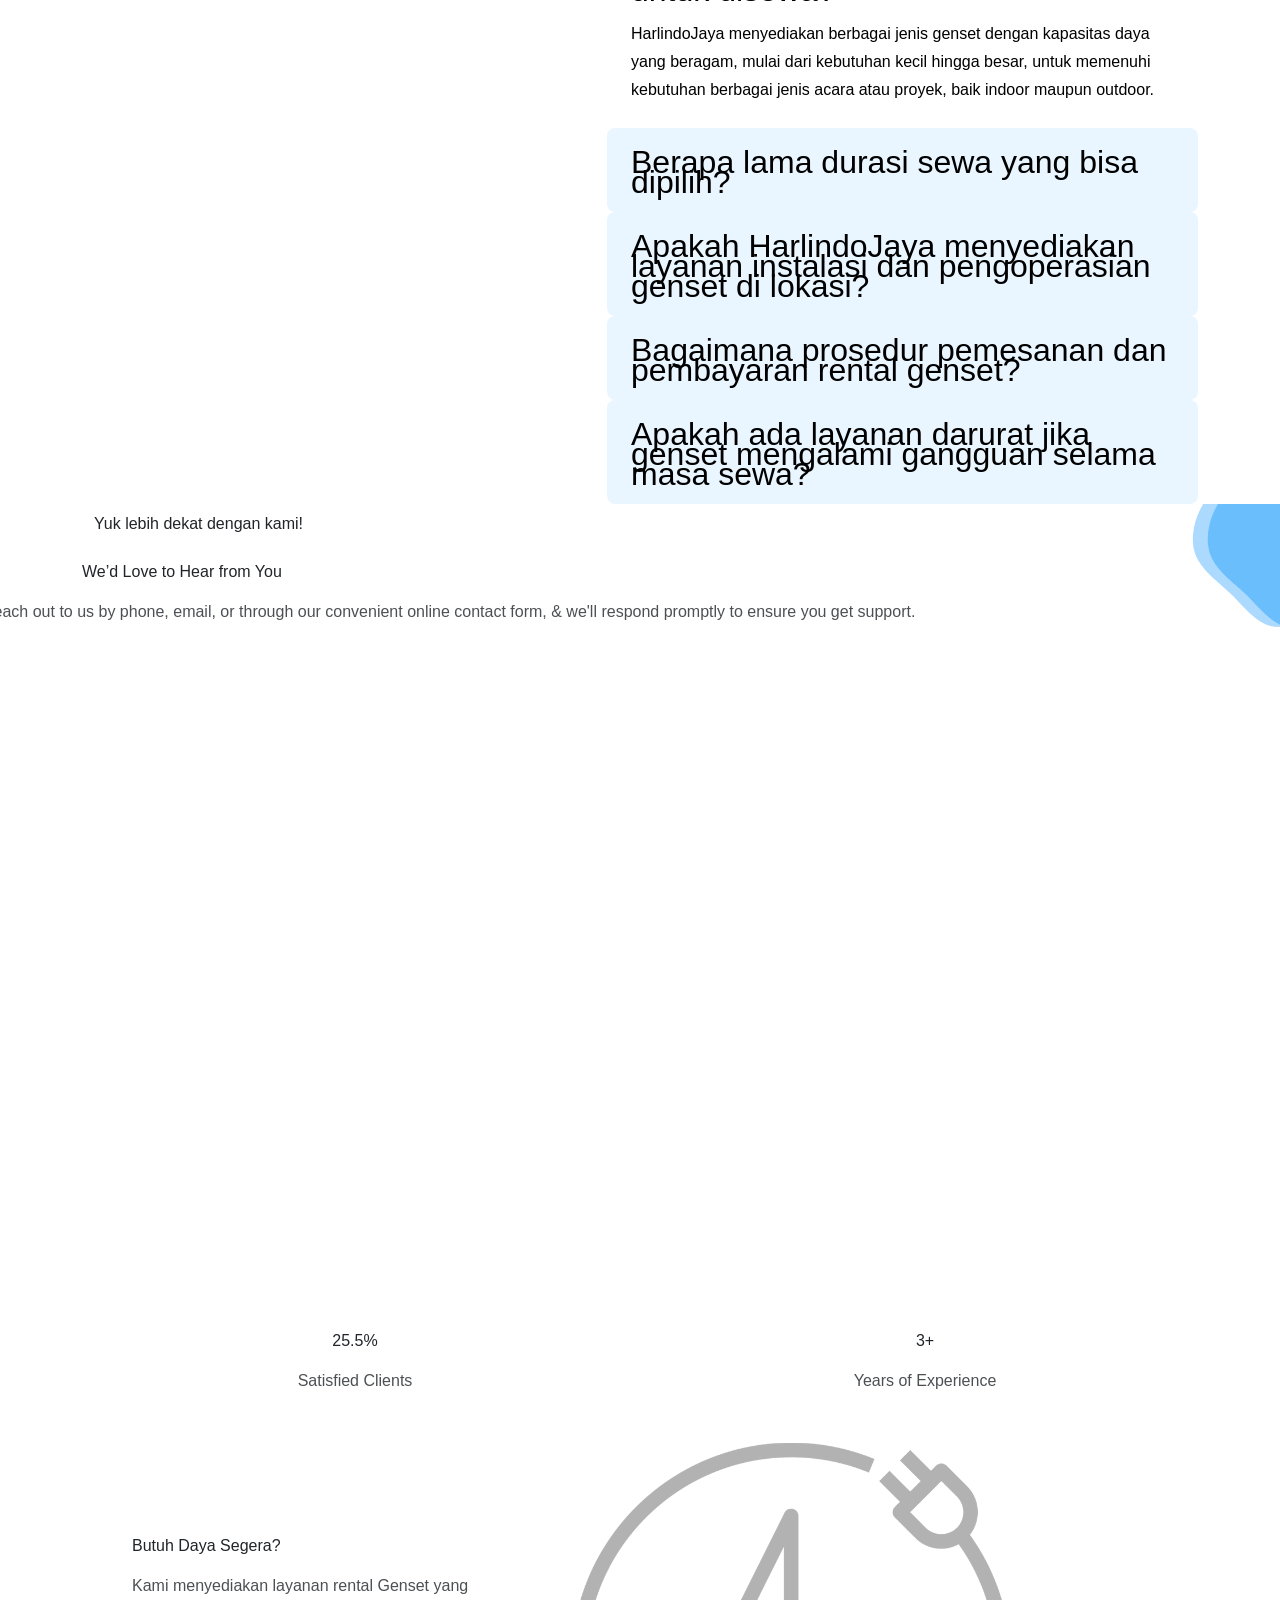
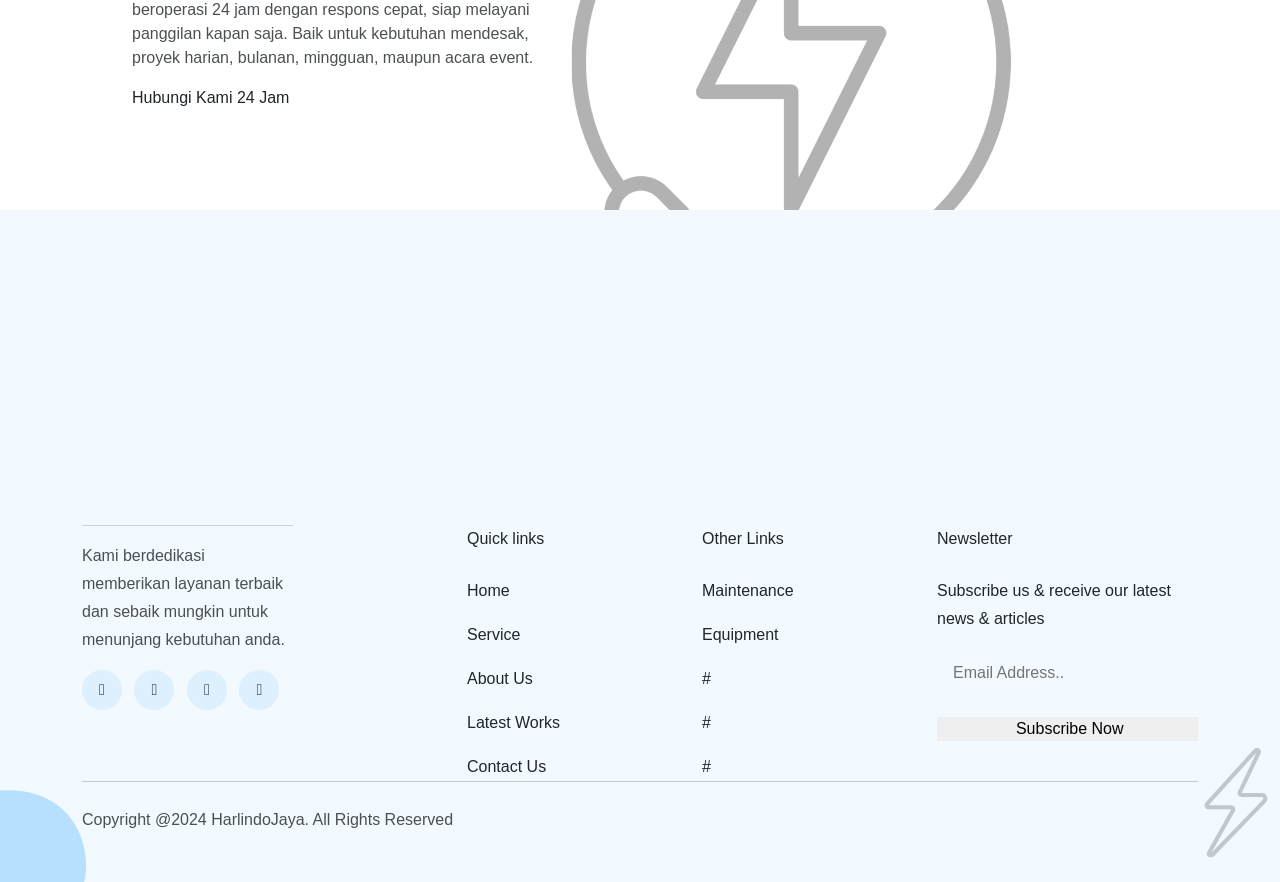
==== commit 32460570: "tier5: accessibility landmarks, meta tags, skip-to-content, focus-visible" ====
--- a/index.html
+++ b/index.html
@@ -4,9 +4,7 @@
   <head>
     <meta charset="UTF-8" />
     <meta name="viewport" content="width=device-width, initial-scale=1.0" />
-    <title>
-      Instalasi, Jual Beli, dan Service Genset & Industri | HarlindoJaya
-    </title>
+    <title>\n      Instalasi, Jual Beli, dan Service Genset & Industri | HarlindoJaya\n    </title>\n    \n    <!-- SEO & Social Meta Tags -->\n    <meta name=\"description\" content=\"Layanan profesional instalasi, jual beli, dan service genset & industri. Rental genset, power house, overhaul, paralelisasi, dan sistem peringatan otomatis.\" />\n    <meta property=\"og:type\" content=\"website\" />\n    <meta property=\"og:title\" content=\"Instalasi, Jual Beli, dan Service Genset & Industri | HarlindoJaya\" />\n    <meta property=\"og:description\" content=\"Layanan profesional instalasi, jual beli, dan service genset & industri. Rental genset, power house, overhaul, paralelisasi, dan sistem peringatan otomatis.\" />\n    <meta property=\"og:image\" content=\"https://harlindojaya.com/assets/img/logo/fav-logo1.png\" />\n    <meta name=\"twitter:card\" content=\"summary_large_image\" />\n    <meta name=\"theme-color\" content=\"#1a365d\" />
 
     <!-- Google Tag Manager -->
     <script>
@@ -53,7 +51,7 @@
         style="display: none; visibility: hidden"
       ></iframe
     ></noscript>
-    <!-- End Google Tag Manager (noscript) -->
+    <!-- End Google Tag Manager (noscript) -->\n    \n    <!-- Skip to content for accessibility -->\n    <a href=\"#main-content\" class=\"skip-link\">Skip to main content</a>
 
     <!--===== PRELOADER STARTS =======-->
 
@@ -304,6 +302,7 @@
     <!--===== MOBILE HEADER STARTS =======-->
 
     <!--===== HERO AREA STARTS =======-->
+    <main id="main-content">
     <div class="hero1-section-area">
       <div class="elements2">
         <img src="assets/img/elements/elements2.png" alt="" />
@@ -1607,6 +1606,7 @@
       </div>
       <!--===== CTA AREA ENDS =======-->
 
+          </main>
       <!--===== FOOTER AREA STARTS =======-->
       <div class="footer1-section-area">
         <img
--- a/assets/css/main.css
+++ b/assets/css/main.css
@@ -1,161 +1,4 @@
-/* Motion Tokens */
-:root {
-
-  /* Typography Tokens */
-  --line-height-tight: 1.1;
-  --line-height-heading: 1.15;
-  --line-height-readable: 1.3;
-  --line-height-comfortable: 1.6;
-  --line-height-compact: 1.5;
-  
-  --letter-spacing-tight: -0.03em;
-  --letter-spacing-normal: 0;
-  --letter-spacing-wide: 0.05em;
-  /* Spacing Tokens (8px base) */
-  --space-xs: 0.5rem;   /* 8px */
-  --space-sm: 0.75rem;  /* 12px */
-  --space-md: 1rem;     /* 16px */
-  --space-lg: 1.5rem;   /* 24px */
-  --space-xl: 2rem;     /* 32px */
-  --space-2xl: 3rem;    /* 48px */
-  --space-3xl: 4rem;    /* 64px */
-
-  
-  --max-width-body: 44ch;
-
-  --duration-fast: 0.22s;
-  --duration-base: 0.45s;
-  --duration-slow: 0.7s;
-  --var(--ease-out)-expo: cubic-bezier(0.16, 1, 0.3, 1);
-  --var(--var(--ease-in-out)-out): cubic-bezier(0.4, 0, 0.2, 1);
-  --var(--ease-out): cubic-bezier(0.0, 0, 0.2, 1);
-
-  /* Component Tokens */
-  --radius-sm: 0.25rem;
-  --radius-md: 0.5rem;
-  --radius-lg: 1rem;
-}
-
-/* Button Component */
-.btn {
-  display: inline-block;
-  padding: var(--space-md) var(--space-lg);
-  border-radius: var(--radius-md);
-  font-weight: 600;
-  text-align: center;
-  cursor: pointer;
-  transition: all var(--duration-base) var(--ease-out-expo);
-  border: none;
-  text-decoration: none;
-}
-
-.btn:hover {
-  transform: translateY(-2px);
-  box-shadow: 0 8px 16px rgba(0, 0, 0, 0.1);
-}
-
-.btn-primary {
-  background-color: #1a1a1a;
-  color: white;
-}
-
-.btn-primary:hover {
-  background-color: #333;
-}
-
-.btn-secondary {
-  background-color: #f0f0f0;
-  color: #1a1a1a;
-  border: 1px solid #ddd;
-}
-
-.btn-secondary:hover {
-  background-color: #e8e8e8;
-}
-
-.btn-ghost {
-  background-color: transparent;
-  color: #1a1a1a;
-  border: 1px solid #1a1a1a;
-}
-
-.btn-ghost:hover {
-  background-color: #1a1a1a;
-  color: white;
-}
-
-/* Card Component */
-.card {
-  background: white;
-  border-radius: var(--radius-lg);
-  padding: var(--space-lg);
-  box-shadow: 0 2px 8px rgba(0, 0, 0, 0.08);
-  transition: all var(--duration-base) var(--ease-out-expo);
-}
-
-.card:hover {
-  box-shadow: 0 8px 24px rgba(0, 0, 0, 0.12);
-  transform: translateY(-4px);
-}
-
-/* Badge Component */
-.badge {
-  display: inline-block;
-  padding: 0.25rem 0.75rem;
-  border-radius: 9999px;
-  font-size: 0.875rem;
-  font-weight: 600;
-  background-color: #f0f0f0;
-  color: #1a1a1a;
-}
-
-.badge-primary {
-  background-color: #1a1a1a;
-  color: white;
-}
-
-.badge-secondary {
-  background-color: #e8e8e8;
-  color: #1a1a1a;
-}
-
-/* Utility Classes */
-.text-center {
-  text-align: center;
-}
-
-.text-white {
-  color: white;
-}
-
-.text-dark {
-  color: #1a1a1a;
-}
-
-.bg-light {
-  background-color: #f9f9f9;
-}
-
-.bg-dark {
-  background-color: #1a1a1a;
-}
-
-.rounded {
-  border-radius: var(--radius-md);
-}
-
-.shadow {
-  box-shadow: 0 2px 8px rgba(0, 0, 0, 0.08);
-}
-
-.shadow-lg {
-  box-shadow: 0 8px 24px rgba(0, 0, 0, 0.12);
-}
-
-
-a, a:hover {
-  text-decoration: none;
-}
+/* ===== HIGH-END MOTION TOKENS ===== */\n:root {\n  --duration-fast: 0.22s;\n  --duration-base: 0.45s;\n  --duration-slow: 0.7s;\n  --ease-out-expo: cubic-bezier(0.16, 1, 0.3, 1);\n}\n\n/* ===== TYPOGRAPHY TOKENS ===== */\n:root {\n  --line-height-tight: 1.1;\n  --line-height-snug: 1.15;\n  --line-height-normal: 1.3;\n  --line-height-relaxed: 1.6;\n  --line-height-loose: 1.5;\n  --letter-spacing-tight: -0.03em;\n  --letter-spacing-normal: 0;\n}\n\n/* ===== SPACING TOKENS ===== */\n:root {\n  --space-xs: 0.5rem;   /* 8px */\n  --space-sm: 0.75rem;  /* 12px */\n  --space-md: 1rem;     /* 16px */\n  --space-lg: 1.5rem;   /* 24px */\n  --space-xl: 2rem;     /* 32px */\n  --space-2xl: 3rem;    /* 48px */\n  --space-3xl: 4rem;    /* 64px */\n}\n\n/* ===== COMPONENT TOKENS ===== */\n:root {\n  --border-radius-sm: 0.375rem;\n  --border-radius-md: 0.5rem;\n  --border-radius-lg: 0.75rem;\n  --shadow-sm: 0 1px 2px 0 rgb(0 0 0 / 0.05);\n  --shadow-md: 0 4px 6px -1px rgb(0 0 0 / 0.1);\n  --shadow-lg: 0 10px 15px -3px rgb(0 0 0 / 0.1);\n}\n\n/* ===== ACCESSIBILITY ===== */\n.skip-link {\n  position: absolute;\n  top: -40px;\n  left: 6px;\n  background: #000;\n  color: #fff;\n  padding: 8px;\n  text-decoration: none;\n  z-index: 1000;\n  border-radius: var(--border-radius-sm);\n}\n\n.skip-link:focus {\n  top: 6px;\n}\n\n/* Focus visible for keyboard navigation */\n:focus-visible {\n  outline: 2px solid #0066cc;\n  outline-offset: 2px;\n}\n\n/* Reduced motion support */\n@media (prefers-reduced-motion: reduce) {\n  * {\n    animation-duration: 0.01ms !important;\n    animation-iteration-count: 1 !important;\n    transition-duration: 0.01ms !important;\n  }\n}\n\n/* ===== GLOBAL STYLES ===== */\na, a:hover {\n  text-decoration: none;\n  transition: all var(--duration-base) var(--ease-out-expo);\n}
 
 ul {
   padding: 0;
@@ -165,18 +8,7 @@
   list-style: none;
 }
 
-h2, p {
-  margin-bottom: 0;
-}
-
-h1,
-h2,
-h3,
-h4,
-h5,
-h6 {
-  margin-bottom: 0;
-}
+h1,\nh2,\nh3,\nh4,\nh5,\nh6 {\n  margin-bottom: 0;\n  letter-spacing: var(--letter-spacing-tight);\n}\n\nh1 {\n  line-height: var(--line-height-tight);\n}\n\nh2 {\n  line-height: var(--line-height-snug);\n}\n\nh3 {\n  line-height: var(--line-height-normal);\n}\n\np {\n  margin-bottom: 0;\n  line-height: var(--line-height-relaxed);\n  letter-spacing: var(--letter-spacing-normal);\n  max-width: 44ch;\n}
 
 input, textarea {
   background: none;
@@ -353,29 +185,6 @@
 }
 
 :root {
-
-  /* Typography Tokens */
-  --line-height-tight: 1.1;
-  --line-height-heading: 1.15;
-  --line-height-readable: 1.3;
-  --line-height-comfortable: 1.6;
-  --line-height-compact: 1.5;
-  
-  --letter-spacing-tight: -0.03em;
-  --letter-spacing-normal: 0;
-  --letter-spacing-wide: 0.05em;
-  /* Spacing Tokens (8px base) */
-  --space-xs: 0.5rem;   /* 8px */
-  --space-sm: 0.75rem;  /* 12px */
-  --space-md: 1rem;     /* 16px */
-  --space-lg: 1.5rem;   /* 24px */
-  --space-xl: 2rem;     /* 32px */
-  --space-2xl: 3rem;    /* 48px */
-  --space-3xl: 4rem;    /* 64px */
-
-  
-  --max-width-body: 44ch;
-
   --ztc-text-text-1: #fff;
   --ztc-text-text-2: #2CA2FC;
   --ztc-text-text-3: #010F1A;
@@ -532,7 +341,6 @@
 .heading1 h5 {
   font-family: var(--ztc-family-font1);
   font-size: var(--ztc-font-size-font-s18);
-  letter-spacing: var(--letter-spacing-tight);
   line-height: var(--ztc-font-size-font-s18);
   font-weight: var(--ztc-weight-medium);
   color: var(--ztc-text-text-3);
@@ -550,8 +358,7 @@
 .heading1 h1 {
   font-family: var(--ztc-family-font1);
   font-size: var(--ztc-font-size-font-s64);
-  letter-spacing: var(--letter-spacing-tight);
-  line-height: var(--line-height-tight);
+  line-height: var(--ztc-font-size-font-s70);
   font-weight: var(--ztc-weight-bold);
   color: var(--ztc-text-text-3);
   margin-bottom: 16px;
@@ -559,8 +366,7 @@
 @media (max-width: 767px) {
   .heading1 h1 {
     font-size: var(--ztc-font-size-font-s32);
-    letter-spacing: var(--letter-spacing-tight);
-  line-height: var(--line-height-tight);
+    line-height: var(--ztc-font-size-font-s40);
   }
 }
 .heading1 p {
@@ -573,8 +379,7 @@
 .heading1 h2 {
   font-family: var(--ztc-family-font1);
   font-size: var(--ztc-font-size-font-s44);
-  letter-spacing: var(--letter-spacing-tight);
-  line-height: var(--line-height-heading);
+  line-height: var(--ztc-font-size-font-s52);
   font-weight: var(--ztc-weight-bold);
   color: var(--ztc-text-text-1);
   margin-bottom: 16px;
@@ -582,15 +387,13 @@
 @media (max-width: 767px) {
   .heading1 h2 {
     font-size: var(--ztc-font-size-font-s32);
-    letter-spacing: var(--letter-spacing-tight);
-  line-height: var(--line-height-heading);
+    line-height: var(--ztc-font-size-font-s40);
   }
 }
 
 .heading2 h5 {
   font-family: var(--ztc-family-font1);
   font-size: var(--ztc-font-size-font-s18);
-  letter-spacing: var(--letter-spacing-tight);
   line-height: var(--ztc-font-size-font-s18);
   font-weight: var(--ztc-weight-medium);
   color: var(--ztc-text-text-2);
@@ -615,8 +418,7 @@
 .heading2 h2 {
   font-family: var(--ztc-family-font1);
   font-size: var(--ztc-font-size-font-s44);
-  letter-spacing: var(--letter-spacing-tight);
-  line-height: var(--line-height-heading);
+  line-height: var(--ztc-font-size-font-s52);
   font-weight: var(--ztc-weight-bold);
   color: var(--ztc-text-text-3);
   margin-bottom: 16px;
@@ -624,8 +426,7 @@
 @media (max-width: 767px) {
   .heading2 h2 {
     font-size: var(--ztc-font-size-font-s32);
-    letter-spacing: var(--letter-spacing-tight);
-  line-height: var(--line-height-heading);
+    line-height: var(--ztc-font-size-font-s40);
   }
 }
 
@@ -1200,7 +1001,7 @@
   background: var(--ztc-bg-bg-2);
   z-index: -1;
   border-radius: 50%;
-  animation: pulse-border 1500ms var(--ease-out) infinite;
+  animation: pulse-border 1500ms ease-out infinite;
   opacity: 40%;
   display: inline-block;
 }
@@ -1725,7 +1526,7 @@
   background: var(--ztc-bg-bg-2);
   z-index: -1;
   border-radius: 50%;
-  animation: pulse-border 1500ms var(--ease-out) infinite;
+  animation: pulse-border 1500ms ease-out infinite;
   opacity: 40%;
   display: inline-block;
 }
@@ -1766,7 +1567,7 @@
   position: absolute;
   bottom: 0;
   left: 0;
-  animation: sweep 2s infinite var(--var(--ease-in-out)-out);
+  animation: sweep 2s infinite ease-in-out;
 }
 .service1-section-area .elements8 {
   position: absolute;
@@ -1975,12 +1776,12 @@
   position: absolute;
   top: 0;
   left: 0;
-  animation: clean 5s infinite var(--var(--ease-in-out)-out);
+  animation: clean 5s infinite ease-in-out;
 }
   position: absolute;
   top: 0;
   right: 0;
-  animation: clean 5s infinite var(--var(--ease-in-out)-out);
+  animation: clean 5s infinite ease-in-out;
 }
 .service2-section-area .service-header {
   margin-bottom: 60px;
@@ -2076,12 +1877,12 @@
   position: absolute;
   right: 0;
   top: 0;
-  animation: clean 5s infinite var(--var(--ease-in-out)-out);
+  animation: clean 5s infinite ease-in-out;
 }
   position: absolute;
   bottom: 0;
   left: 0;
-  animation: clean 5s infinite var(--var(--ease-in-out)-out);
+  animation: clean 5s infinite ease-in-out;
 }
   background: var(--ztc-bg-bg-1);
   padding: 20px;
@@ -2728,7 +2529,7 @@
   position: absolute;
   bottom: 0;
   left: 0;
-  animation: sweep 2s infinite var(--var(--ease-in-out)-out);
+  animation: sweep 2s infinite ease-in-out;
 }
 .service1-section-area.rtl-area .elements8 {
   position: absolute;
@@ -2954,7 +2755,7 @@
   position: absolute;
   right: 0;
   bottom: 0;
-  animation: clean 5s infinite var(--var(--ease-in-out)-out);
+  animation: clean 5s infinite ease-in-out;
 }
 .hero1-section-area .elements4 {
   position: absolute;
@@ -2972,9 +2773,8 @@
   font-family: var(--ztc-family-font1);
   font-size: var(--ztc-font-size-font-s24);
   font-style: normal;
-  letter-spacing: var(--letter-spacing-tight);
   font-weight: var(--ztc-weight-semibold);
-  line-height: var(--line-height-readable);
+  line-height: 24px;
   padding-bottom: 20px;
 }
 .hero1-section-area .hero-header-area .header-auhtor-area .auhtor-image {
@@ -3004,7 +2804,6 @@
   font-family: var(--ztc-family-font1);
   font-size: var(--ztc-font-size-font-s18);
   font-style: normal;
-  letter-spacing: var(--letter-spacing-tight);
   font-weight: var(--ztc-weight-semibold);
   line-height: 18px;
   padding-top: 8px;
@@ -3056,7 +2855,7 @@
   bottom: 0;
   left: -125px;
   z-index: -1;
-  animation: sweep 2s infinite var(--var(--ease-in-out)-out);
+  animation: sweep 2s infinite ease-in-out;
 }
 @media (max-width: 767px) {
   .hero1-section-area .images .elements3 {
@@ -3190,7 +2989,7 @@
   background: var(--ztc-bg-bg-1);
   z-index: -1;
   border-radius: 50%;
-  animation: pulse-border 1500ms var(--ease-out) infinite;
+  animation: pulse-border 1500ms ease-out infinite;
   opacity: 40%;
   display: inline-block;
 }
@@ -3303,7 +3102,7 @@
   position: absolute;
   width: 100%;
   bottom: 67px;
-  animation: moveWaves 10s var(--ease-out-expo) infinite;
+  animation: moveWaves 10s linear infinite;
 }
 @media (max-width: 767px) {
     display: none;
@@ -3317,7 +3116,7 @@
     position: absolute;
     width: 100%;
     bottom: 205px;
-    animation: moveWaves 10s var(--ease-out-expo) infinite;
+    animation: moveWaves 10s linear infinite;
     transform: rotate(7deg);
   }
 }
@@ -3470,7 +3269,7 @@
   position: absolute;
   right: 0;
   bottom: 0;
-  animation: clean 5s infinite var(--var(--ease-in-out)-out);
+  animation: clean 5s infinite ease-in-out;
 }
 .inner-header-section-area .elements4 {
   position: absolute;
@@ -3521,7 +3320,7 @@
   position: absolute;
   right: 0;
   bottom: 0;
-  animation: clean 5s infinite var(--var(--ease-in-out)-out);
+  animation: clean 5s infinite ease-in-out;
 }
 .hero1-section-area.rtl-area .elements4 {
   position: absolute;
@@ -3539,9 +3338,8 @@
   font-family: var(--ztc-family-font1);
   font-size: var(--ztc-font-size-font-s24);
   font-style: normal;
-  letter-spacing: var(--letter-spacing-tight);
   font-weight: var(--ztc-weight-semibold);
-  line-height: var(--line-height-readable);
+  line-height: 24px;
   padding-bottom: 20px;
 }
 .hero1-section-area.rtl-area .hero-header-area .header-auhtor-area .auhtor-image {
@@ -3571,7 +3369,6 @@
   font-family: var(--ztc-family-font1);
   font-size: var(--ztc-font-size-font-s18);
   font-style: normal;
-  letter-spacing: var(--letter-spacing-tight);
   font-weight: var(--ztc-weight-semibold);
   line-height: 18px;
   padding-top: 8px;
@@ -3623,7 +3420,7 @@
   bottom: 0;
   left: -125px;
   z-index: -1;
-  animation: sweep 2s infinite var(--var(--ease-in-out)-out);
+  animation: sweep 2s infinite ease-in-out;
 }
 @media (max-width: 767px) {
   .hero1-section-area.rtl-area .images .elements3 {
@@ -3709,8 +3506,7 @@
 .mobile-sidebar.mobile-sidebar1 .single-footer h3 {
   font-family: var(--ztc-family-font1);
   font-size: var(--ztc-font-size-font-s24);
-  letter-spacing: var(--letter-spacing-tight);
-  line-height: var(--line-height-readable);
+  line-height: var(--ztc-font-size-font-s20);
   font-weight: var(--ztc-weight-semibold);
   color: var(--ztc-bg-bg-1);
   margin-top: 20px;
@@ -3813,8 +3609,7 @@
 .mobile-sidebar.mobile-sidebar2 .single-footer h3 {
   font-family: var(--ztc-family-font1);
   font-size: var(--ztc-font-size-font-s24);
-  letter-spacing: var(--letter-spacing-tight);
-  line-height: var(--line-height-readable);
+  line-height: var(--ztc-font-size-font-s20);
   font-weight: var(--ztc-weight-semibold);
   color: var(--ztc-bg-bg-1);
   margin-top: 20px;
@@ -3917,8 +3712,7 @@
 .mobile-sidebar.mobile-sidebar3 .single-footer h3 {
   font-family: var(--ztc-family-font1);
   font-size: var(--ztc-font-size-font-s24);
-  letter-spacing: var(--letter-spacing-tight);
-  line-height: var(--line-height-readable);
+  line-height: var(--ztc-font-size-font-s20);
   font-weight: var(--ztc-weight-semibold);
   color: var(--ztc-bg-bg-1);
   margin-top: 20px;
@@ -4021,8 +3815,7 @@
 .mobile-sidebar.mobile-sidebar4 .single-footer h3 {
   font-family: var(--ztc-family-font1);
   font-size: var(--ztc-font-size-font-s24);
-  letter-spacing: var(--letter-spacing-tight);
-  line-height: var(--line-height-readable);
+  line-height: var(--ztc-font-size-font-s20);
   font-weight: var(--ztc-weight-semibold);
   color: var(--ztc-bg-bg-1);
   margin-top: 20px;
@@ -4131,8 +3924,7 @@
 .mobile-sidebar.mobile-sidebar1.rtl-area .single-footer h3 {
   font-family: var(--ztc-family-font1);
   font-size: var(--ztc-font-size-font-s24);
-  letter-spacing: var(--letter-spacing-tight);
-  line-height: var(--line-height-readable);
+  line-height: var(--ztc-font-size-font-s20);
   font-weight: var(--ztc-weight-semibold);
   color: var(--ztc-bg-bg-1);
   margin-top: 20px;
@@ -5170,7 +4962,7 @@
   position: absolute;
   bottom: 20px;
   right: 0;
-  animation: sweep 2s infinite var(--var(--ease-in-out)-out);
+  animation: sweep 2s infinite ease-in-out;
 }
 .footer1-section-area .elements3 {
   position: absolute;
@@ -5231,9 +5023,8 @@
   font-family: var(--ztc-family-font1);
   font-size: var(--ztc-font-size-font-s20);
   font-style: normal;
-  letter-spacing: var(--letter-spacing-tight);
   font-weight: var(--ztc-weight-bold);
-  line-height: var(--line-height-readable);
+  line-height: 28px;
 }
 .footer1-section-area .footer-header p {
   color: var(--ztc-text-text-4);
@@ -5361,7 +5152,7 @@
   position: absolute;
   bottom: 20px;
   right: 0;
-  animation: sweep 2s infinite var(--var(--ease-in-out)-out);
+  animation: sweep 2s infinite ease-in-out;
 }
 .footer2-section-area .elements3 {
   position: absolute;
@@ -5422,9 +5213,8 @@
   font-family: var(--ztc-family-font1);
   font-size: var(--ztc-font-size-font-s20);
   font-style: normal;
-  letter-spacing: var(--letter-spacing-tight);
   font-weight: var(--ztc-weight-bold);
-  line-height: var(--line-height-readable);
+  line-height: 28px;
 }
 .footer2-section-area .footer-header p {
   color: var(--ztc-text-text-7);
@@ -5554,7 +5344,7 @@
   position: absolute;
   bottom: 20px;
   right: 0;
-  animation: sweep 2s infinite var(--var(--ease-in-out)-out);
+  animation: sweep 2s infinite ease-in-out;
 }
 .footer3-section-area .elements3 {
   position: absolute;
@@ -5615,9 +5405,8 @@
   font-family: var(--ztc-family-font1);
   font-size: var(--ztc-font-size-font-s20);
   font-style: normal;
-  letter-spacing: var(--letter-spacing-tight);
   font-weight: var(--ztc-weight-bold);
-  line-height: var(--line-height-readable);
+  line-height: 28px;
 }
 .footer3-section-area .footer-header p {
   color: var(--ztc-text-text-4);
@@ -5747,7 +5536,7 @@
   position: absolute;
   bottom: 20px;
   right: 0;
-  animation: sweep 2s infinite var(--var(--ease-in-out)-out);
+  animation: sweep 2s infinite ease-in-out;
 }
 .footer4-section-area .elements3 {
   position: absolute;
@@ -5808,9 +5597,8 @@
   font-family: var(--ztc-family-font1);
   font-size: var(--ztc-font-size-font-s20);
   font-style: normal;
-  letter-spacing: var(--letter-spacing-tight);
   font-weight: var(--ztc-weight-bold);
-  line-height: var(--line-height-readable);
+  line-height: 28px;
 }
 .footer4-section-area .footer-header p {
   color: var(--ztc-text-text-12);
@@ -5943,7 +5731,7 @@
   position: absolute;
   bottom: 20px;
   right: 0;
-  animation: sweep 2s infinite var(--var(--ease-in-out)-out);
+  animation: sweep 2s infinite ease-in-out;
 }
 .footer1-section-area.rtl-area .elements3 {
   position: absolute;
@@ -6004,9 +5792,8 @@
   font-family: var(--ztc-family-font1);
   font-size: var(--ztc-font-size-font-s20);
   font-style: normal;
-  letter-spacing: var(--letter-spacing-tight);
   font-weight: var(--ztc-weight-bold);
-  line-height: var(--line-height-readable);
+  line-height: 28px;
 }
 .footer1-section-area.rtl-area .footer-header p {
   color: var(--ztc-text-text-4);
@@ -6137,7 +5924,6 @@
 }
 
 .homepage1-body {
-  max-width: var(--max-width-body);
   overflow-x: hidden;
 }
 .homepage1-body .header-area.homepage1 {
@@ -6171,10 +5957,9 @@
 }
 .homepage1-body .header-area.homepage1 .text h2 {
   font-size: var(--ztc-font-size-font-s18);
-  letter-spacing: var(--letter-spacing-tight);
   font-weight: var(--ztc-weight-bold);
   font-family: var(--ztc-family-font1);
-  line-height: var(--line-height-heading);
+  line-height: var(--ztc-font-size-font-s18);
   color: var(--ztc-text-text-1);
   transform: rotate(-45deg);
   position: relative;
@@ -6539,10 +6324,9 @@
 }
 .homepage2-body .header-area.homepage2 .text h2 {
   font-size: var(--ztc-font-size-font-s18);
-  letter-spacing: var(--letter-spacing-tight);
   font-weight: var(--ztc-weight-bold);
   font-family: var(--ztc-family-font1);
-  line-height: var(--line-height-heading);
+  line-height: var(--ztc-font-size-font-s18);
   color: var(--ztc-text-text-1);
   transform: rotate(-45deg);
   position: relative;
@@ -6903,10 +6687,9 @@
 }
 .homepage3-body .header-area.homepage3 .text h2 {
   font-size: var(--ztc-font-size-font-s18);
-  letter-spacing: var(--letter-spacing-tight);
   font-weight: var(--ztc-weight-bold);
   font-family: var(--ztc-family-font1);
-  line-height: var(--line-height-heading);
+  line-height: var(--ztc-font-size-font-s18);
   color: var(--ztc-text-text-1);
   transform: rotate(-45deg);
   position: relative;
@@ -7215,10 +6998,9 @@
 }
 .homepage4-body .header-area.homepage4 .text h2 {
   font-size: var(--ztc-font-size-font-s18);
-  letter-spacing: var(--letter-spacing-tight);
   font-weight: var(--ztc-weight-bold);
   font-family: var(--ztc-family-font1);
-  line-height: var(--line-height-heading);
+  line-height: var(--ztc-font-size-font-s18);
   color: var(--ztc-text-text-1);
   transform: rotate(-45deg);
   position: relative;
@@ -7476,7 +7258,6 @@
 }
 
 .homepage1-body {
-  max-width: var(--max-width-body);
   overflow-x: hidden;
 }
 .homepage1-body .rtl-header .text {
@@ -7500,10 +7281,9 @@
 }
 .homepage1-body .rtl-header .text h2 {
   font-size: var(--ztc-font-size-font-s18);
-  letter-spacing: var(--letter-spacing-tight);
   font-weight: var(--ztc-weight-bold);
   font-family: var(--ztc-family-font1);
-  line-height: var(--line-height-heading);
+  line-height: var(--ztc-font-size-font-s18);
   color: var(--ztc-text-text-1);
   transform: rotate(-45deg);
   position: relative;
@@ -7958,7 +7738,7 @@
   position: absolute;
   top: 0;
   right: 0;
-  animation: sweep 2s infinite var(--var(--ease-in-out)-out);
+  animation: sweep 2s infinite ease-in-out;
 }
 
   background: var(--ztc-text-text-3);
@@ -8093,7 +7873,7 @@
   position: absolute;
   top: 0;
   right: 0;
-  animation: sweep 2s infinite var(--var(--ease-in-out)-out);
+  animation: sweep 2s infinite ease-in-out;
 }
 
 .work1-section-area.rtl-area {
@@ -8219,7 +7999,7 @@
   position: absolute;
   top: 0;
   left: 0;
-  animation: sweep 2s infinite var(--var(--ease-in-out)-out);
+  animation: sweep 2s infinite ease-in-out;
 }
 
 /*============= WORK CSS AREA ===============*/
@@ -8239,7 +8019,7 @@
   z-index: 1000;
 }
 
-  animation: spinner 1s infinite var(--ease-out-expo);
+  animation: spinner 1s infinite linear;
   border-radius: 50%;
   border-top-color: var(--ztc-text-text-2);
   height: 150px;
@@ -8363,7 +8143,7 @@
   opacity: 0;
   visibility: hidden;
   transform: translateY(15px);
-  transition: all var(--duration-base) var(--var(--ease-out)-expo);
+  transition: all var(--duration-fast) var(--ease-out-expo);
   color: var(--ztc-text-text-1);
 }
 
@@ -8381,7 +8161,7 @@
   stroke: var(--ztc-text-text-3);
   stroke-width: 4;
   box-sizing: border-box;
-  transition: all var(--duration-base) var(--var(--ease-out)-expo);
+  transition: all var(--duration-fast) var(--ease-out-expo);
 }
 
 .progress-wrap.active-progress {
@@ -8427,12 +8207,12 @@
   top: 5px;
   left: 35px;
   border-radius: 50%;
-  transition: all var(--duration-base) var(--var(--ease-out)-expo);
+  transition: all var(--duration-base) var(--ease-out-expo);
 }
   position: absolute;
   left: -75px;
   top: 2px;
-  transition: all var(--duration-base) var(--var(--ease-out)-expo);
+  transition: all var(--duration-base) var(--ease-out-expo);
 }
   left: unset;
   left: 73px;
@@ -8500,9 +8280,8 @@
   font-family: var(--ztc-family-font1);
   font-size: var(--ztc-font-size-font-s32);
   font-style: normal;
-  letter-spacing: var(--letter-spacing-tight);
   font-weight: var(--ztc-weight-bold);
-  line-height: var(--line-height-readable);
+  line-height: 32px;
 }
 .pricing-plan-section-area .single-pricing-area .pricing-box p {
   color: var(--ztc-text-text-4);
@@ -8517,9 +8296,8 @@
   font-family: var(--ztc-family-font1);
   font-size: var(--ztc-font-size-font-s44);
   font-style: normal;
-  letter-spacing: var(--letter-spacing-tight);
   font-weight: var(--ztc-weight-bold);
-  line-height: var(--line-height-heading);
+  line-height: 44px;
   background: var(--ztc-text-text-1);
   padding: 16px;
   display: inline-block;
@@ -8592,9 +8370,8 @@
   font-family: var(--ztc-family-font1);
   font-size: var(--ztc-font-size-font-s32);
   font-style: normal;
-  letter-spacing: var(--letter-spacing-tight);
   font-weight: var(--ztc-weight-bold);
-  line-height: var(--line-height-readable);
+  line-height: 32px;
 }
 .pricing-plan-inner-section-area .single-pricing-area .pricing-box p {
   color: var(--ztc-text-text-4);
@@ -8609,9 +8386,8 @@
   font-family: var(--ztc-family-font1);
   font-size: var(--ztc-font-size-font-s44);
   font-style: normal;
-  letter-spacing: var(--letter-spacing-tight);
   font-weight: var(--ztc-weight-bold);
-  line-height: var(--line-height-heading);
+  line-height: 44px;
   background: var(--ztc-text-text-1);
   padding: 16px;
   display: inline-block;
@@ -8670,12 +8446,12 @@
   top: 5px;
   left: 35px;
   border-radius: 50%;
-  transition: all var(--duration-base) var(--var(--ease-out)-expo);
+  transition: all var(--duration-base) var(--ease-out-expo);
 }
   position: absolute;
   left: -75px;
   top: 2px;
-  transition: all var(--duration-base) var(--var(--ease-out)-expo);
+  transition: all var(--duration-base) var(--ease-out-expo);
 }
   left: unset;
   left: 73px;
@@ -8748,9 +8524,8 @@
   font-family: var(--ztc-family-font1);
   font-size: var(--ztc-font-size-font-s44);
   font-style: normal;
-  letter-spacing: var(--letter-spacing-tight);
   font-weight: var(--ztc-weight-bold);
-  line-height: var(--line-height-heading);
+  line-height: 44px;
   display: inline-block;
   border-radius: 8px;
 }
@@ -8871,7 +8646,7 @@
   background: var(--ztc-bg-bg-8);
   z-index: -1;
   border-radius: 50%;
-  animation: pulse-border 1500ms var(--ease-out) infinite;
+  animation: pulse-border 1500ms ease-out infinite;
   opacity: 40%;
   display: inline-block;
 }
@@ -9262,13 +9037,12 @@
   content: "";
 }
 .faq1-section-area .faq-accordian-area .accordion .accordion-item .accordion-body {
-  max-width: var(--max-width-body);
-  color: var(--ztc-text-text-1);
-  font-family: var(--ztc-family-font1);
-  font-size: var(--ztc-font-size-font-s18);
-  font-style: normal;
-  font-weight: var(--ztc-weight-medium);
-  line-height: var(--line-height-comfortable);
+  color: var(--ztc-text-text-1);
+  font-family: var(--ztc-family-font1);
+  font-size: var(--ztc-font-size-font-s18);
+  font-style: normal;
+  font-weight: var(--ztc-weight-medium);
+  line-height: 28px;
   padding: 0 24px 24px 24px;
 }
 
@@ -9345,13 +9119,12 @@
   content: "";
 }
 .faq-header-section-area .faq-header .faq-accordian-area .accordion .accordion-item .accordion-body {
-  max-width: var(--max-width-body);
-  color: var(--ztc-text-text-1);
-  font-family: var(--ztc-family-font1);
-  font-size: var(--ztc-font-size-font-s18);
-  font-style: normal;
-  font-weight: var(--ztc-weight-medium);
-  line-height: var(--line-height-comfortable);
+  color: var(--ztc-text-text-1);
+  font-family: var(--ztc-family-font1);
+  font-size: var(--ztc-font-size-font-s18);
+  font-style: normal;
+  font-weight: var(--ztc-weight-medium);
+  line-height: 28px;
   padding: 0 24px 24px 24px;
 }
 .faq-header-section-area .images {
@@ -9470,13 +9243,12 @@
   content: "";
 }
 .faq-single-area .faq-accordian-area .accordion .accordion-item .accordion-body {
-  max-width: var(--max-width-body);
-  color: var(--ztc-text-text-1);
-  font-family: var(--ztc-family-font1);
-  font-size: var(--ztc-font-size-font-s18);
-  font-style: normal;
-  font-weight: var(--ztc-weight-medium);
-  line-height: var(--line-height-comfortable);
+  color: var(--ztc-text-text-1);
+  font-family: var(--ztc-family-font1);
+  font-size: var(--ztc-font-size-font-s18);
+  font-style: normal;
+  font-weight: var(--ztc-weight-medium);
+  line-height: 28px;
   padding: 0 24px 24px 24px;
 }
 
@@ -9573,13 +9345,12 @@
   right: inherit;
 }
 .faq1-section-area.rtl-area .faq-accordian-area .accordion .accordion-item .accordion-body {
-  max-width: var(--max-width-body);
-  color: var(--ztc-text-text-1);
-  font-family: var(--ztc-family-font1);
-  font-size: var(--ztc-font-size-font-s18);
-  font-style: normal;
-  font-weight: var(--ztc-weight-medium);
-  line-height: var(--line-height-comfortable);
+  color: var(--ztc-text-text-1);
+  font-family: var(--ztc-family-font1);
+  font-size: var(--ztc-font-size-font-s18);
+  font-style: normal;
+  font-weight: var(--ztc-weight-medium);
+  line-height: 28px;
   padding: 0 24px 24px 24px;
 }
 
@@ -9639,9 +9410,8 @@
   font-family: var(--ztc-family-font1);
   font-size: var(--ztc-font-size-font-s24);
   font-style: normal;
-  letter-spacing: var(--letter-spacing-tight);
   font-weight: var(--ztc-weight-bold);
-  line-height: var(--line-height-readable);
+  line-height: 24px;
 }
 .contact1-section-area .contact-boxarea .conact-input-area .input-area input {
   width: 100%;
@@ -9757,7 +9527,7 @@
   position: absolute;
   bottom: 20px;
   right: 0;
-  animation: sweep 2s infinite var(--var(--ease-in-out)-out);
+  animation: sweep 2s infinite ease-in-out;
 }
   margin-bottom: 60px;
 }
@@ -9905,12 +9675,12 @@
   position: absolute;
   top: 0;
   right: 0;
-  animation: clean 5s infinite var(--var(--ease-in-out)-out);
+  animation: clean 5s infinite ease-in-out;
 }
   position: absolute;
   bottom: 0;
   left: 0;
-  animation: clean 5s infinite var(--var(--ease-in-out)-out);
+  animation: clean 5s infinite ease-in-out;
 }
   margin-bottom: 60px;
 }
@@ -10928,7 +10698,7 @@
   position: absolute;
   bottom: 0;
   right: 0;
-  animation: clean 5s infinite var(--var(--ease-in-out)-out);
+  animation: clean 5s infinite ease-in-out;
 }
   margin-bottom: 60px;
 }
@@ -11368,7 +11138,7 @@
   position: absolute;
   bottom: 0;
   right: 0;
-  animation: clean 5s infinite var(--var(--ease-in-out)-out);
+  animation: clean 5s infinite ease-in-out;
 }
   margin-bottom: 60px;
 }
@@ -11613,7 +11383,7 @@
   }
 }
   text-decoration: none;
-  background-image: var(--ease-out-expo)-gradient(currentColor, currentColor);
+  background-image: linear-gradient(currentColor, currentColor);
   background-repeat: no-repeat;
   background-position: bottom left;
   background-size: 100% 3px;
@@ -12279,58 +12049,3 @@
 }
   margin: 0 8px 0 0;
 }
-
-
-/* Accessibility - Skip Link */
-.skip-link {
-  position: absolute;
-  top: -40px;
-  left: 0;
-  background: #1a1a1a;
-  color: white;
-  padding: 8px;
-  text-decoration: none;
-  z-index: 100;
-}
-
-.skip-link:focus {
-  top: 0;
-}
-
-/* Accessibility - Focus Visible */
-*:focus-visible {
-  outline: 2px solid #1a1a1a;
-  outline-offset: 2px;
-}
-
-button:focus-visible,
-a:focus-visible,
-input:focus-visible,
-textarea:focus-visible,
-select:focus-visible {
-  outline: 2px solid #1a1a1a;
-  outline-offset: 2px;
-}
-
-/* Accessibility - Reduced Motion */
-@media (prefers-reduced-motion: reduce) {
-  *,
-  *::before,
-  *::after {
-    animation-duration: 0.01ms !important;
-    animation-iteration-count: 1 !important;
-    transition-duration: 0.01ms !important;
-  }
-}
-
-/* Accessibility - High Contrast */
-@media (prefers-contrast: more) {
-  body {
-    color: #000;
-    background-color: #fff;
-  }
-  
-  .btn-primary {
-    border: 2px solid #000;
-  }
-}
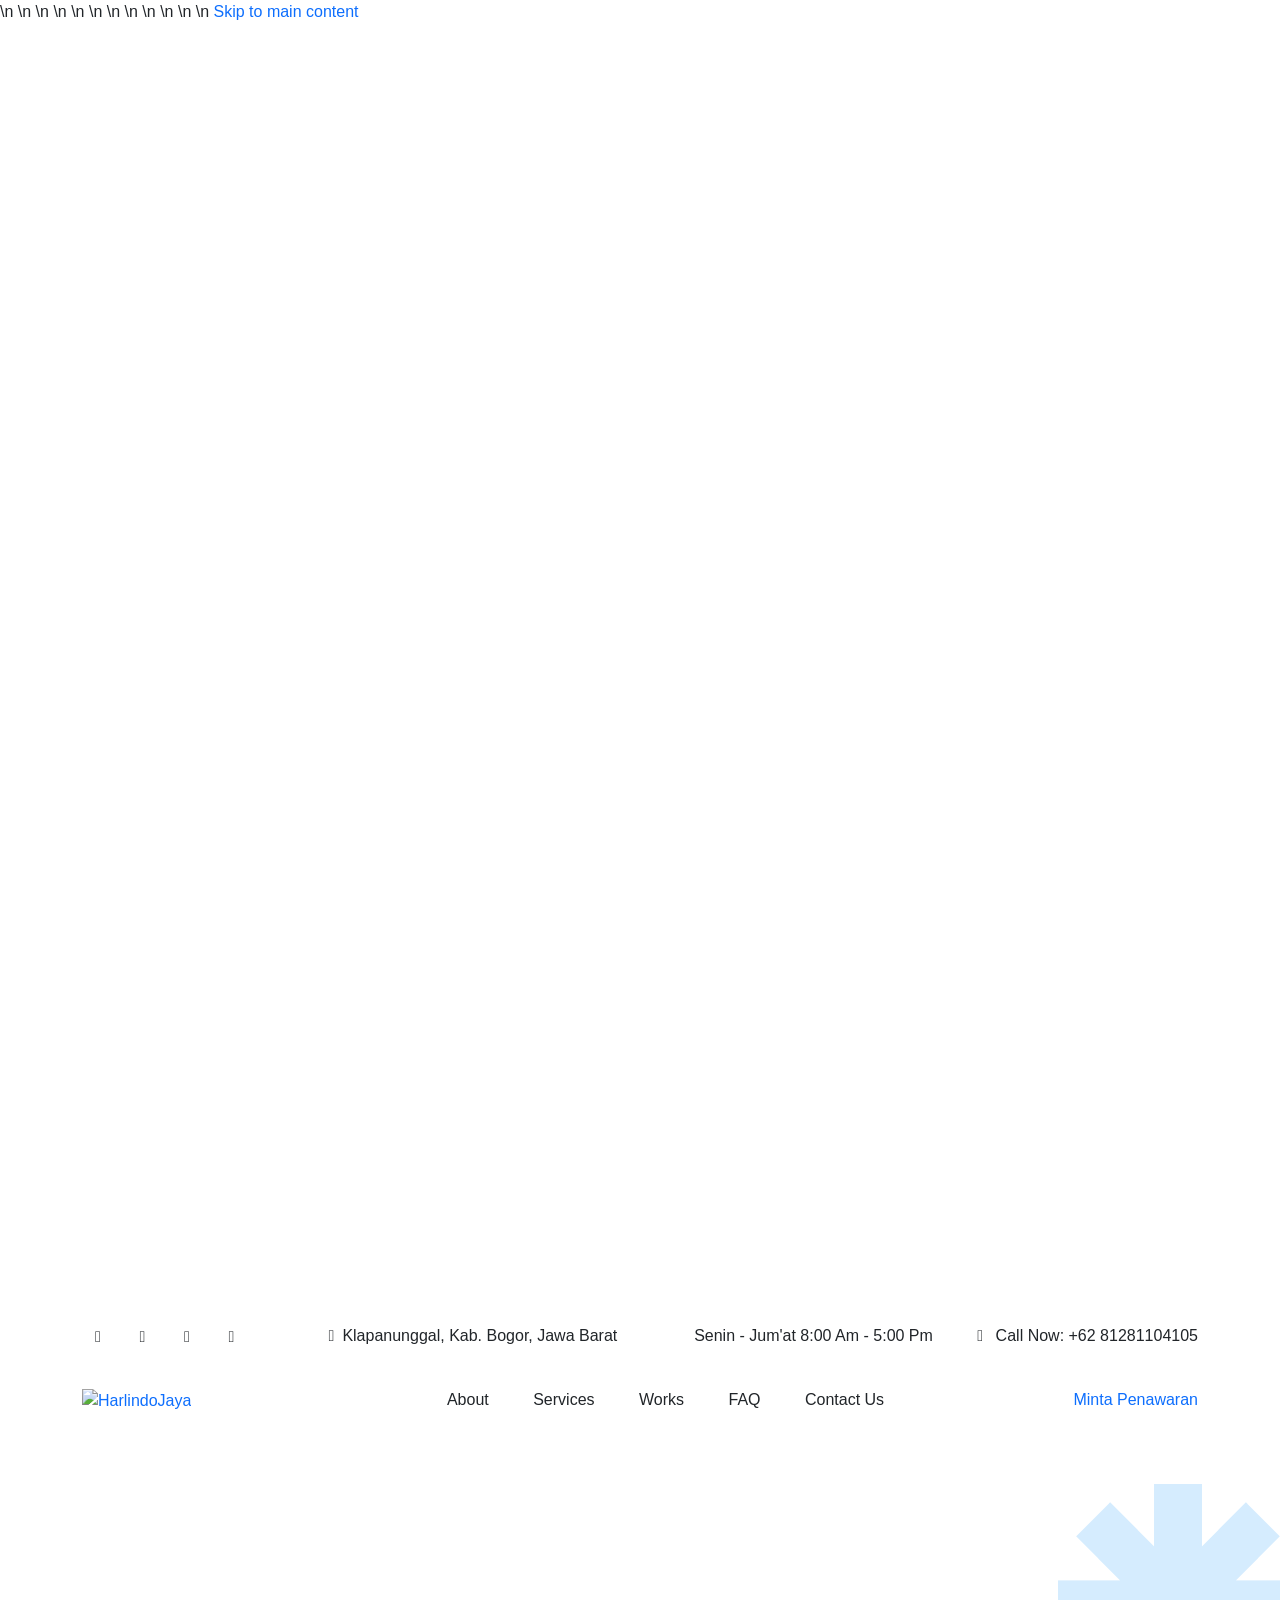
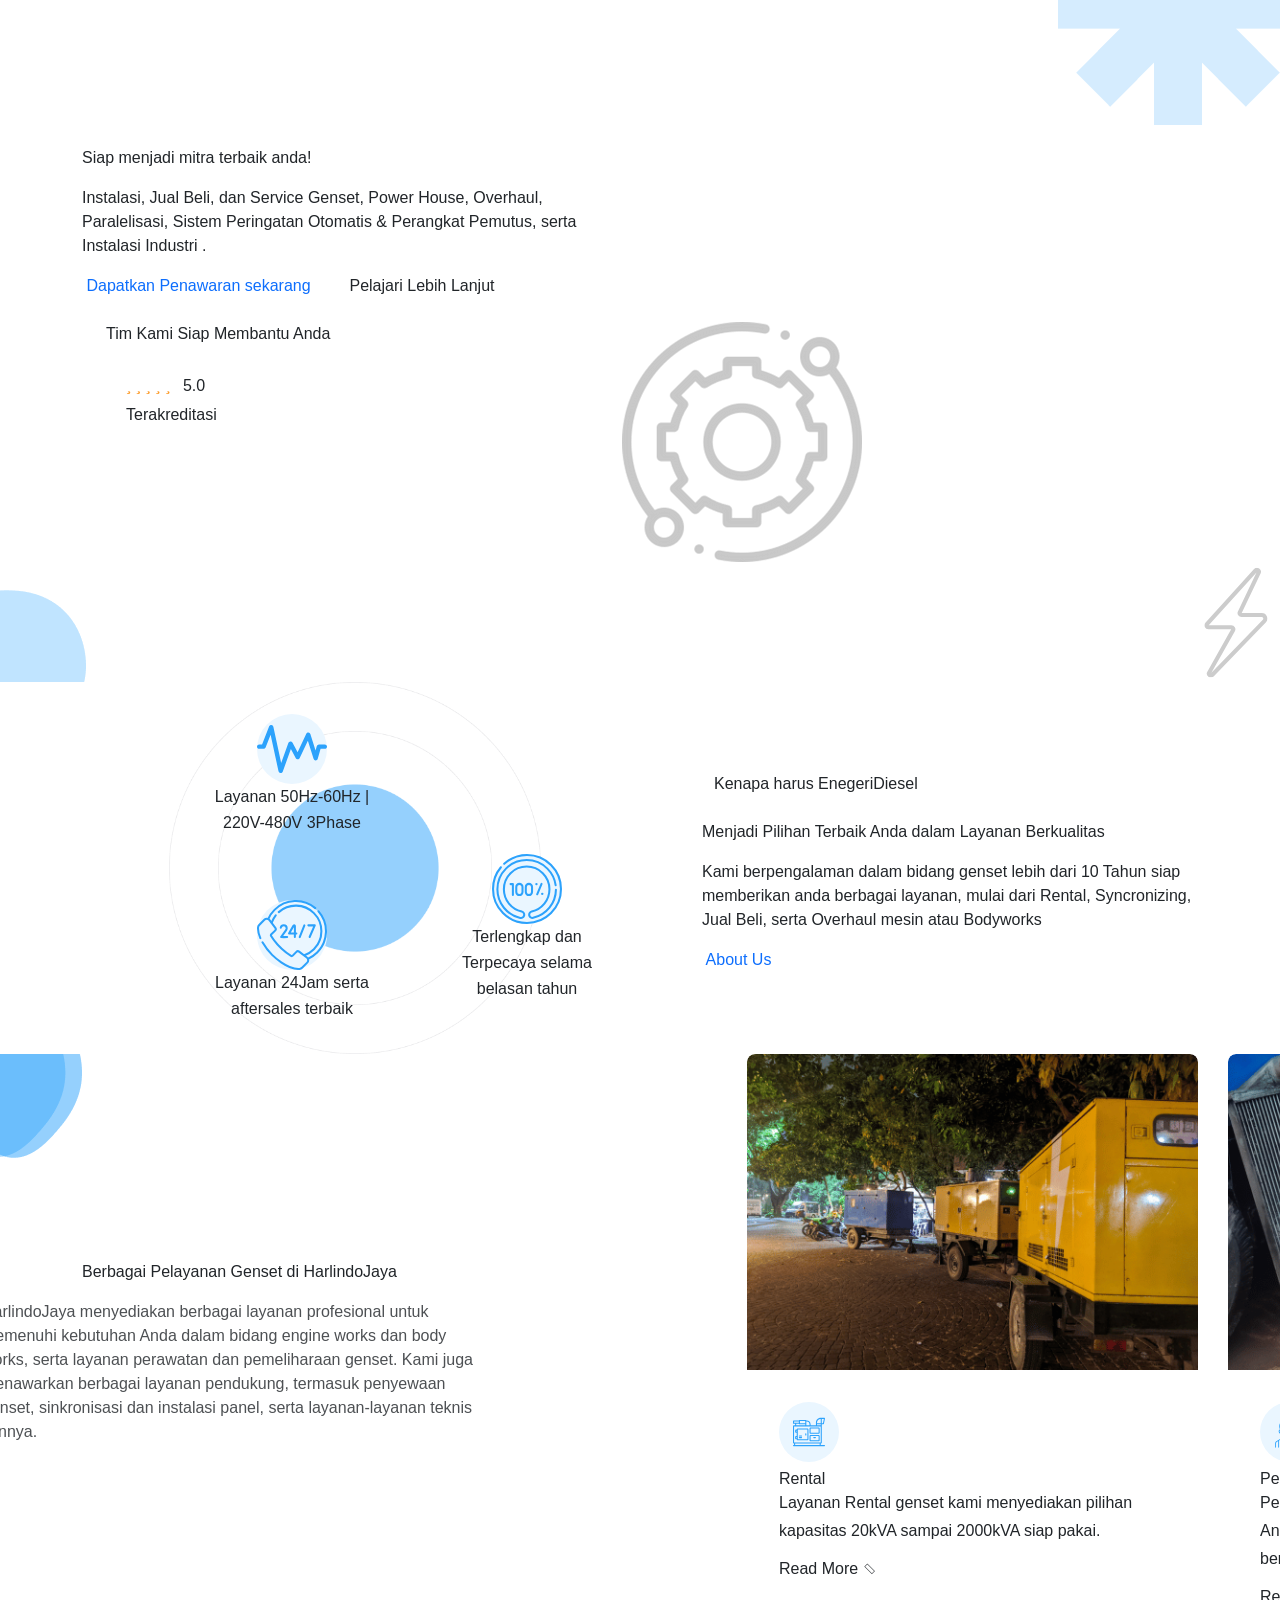
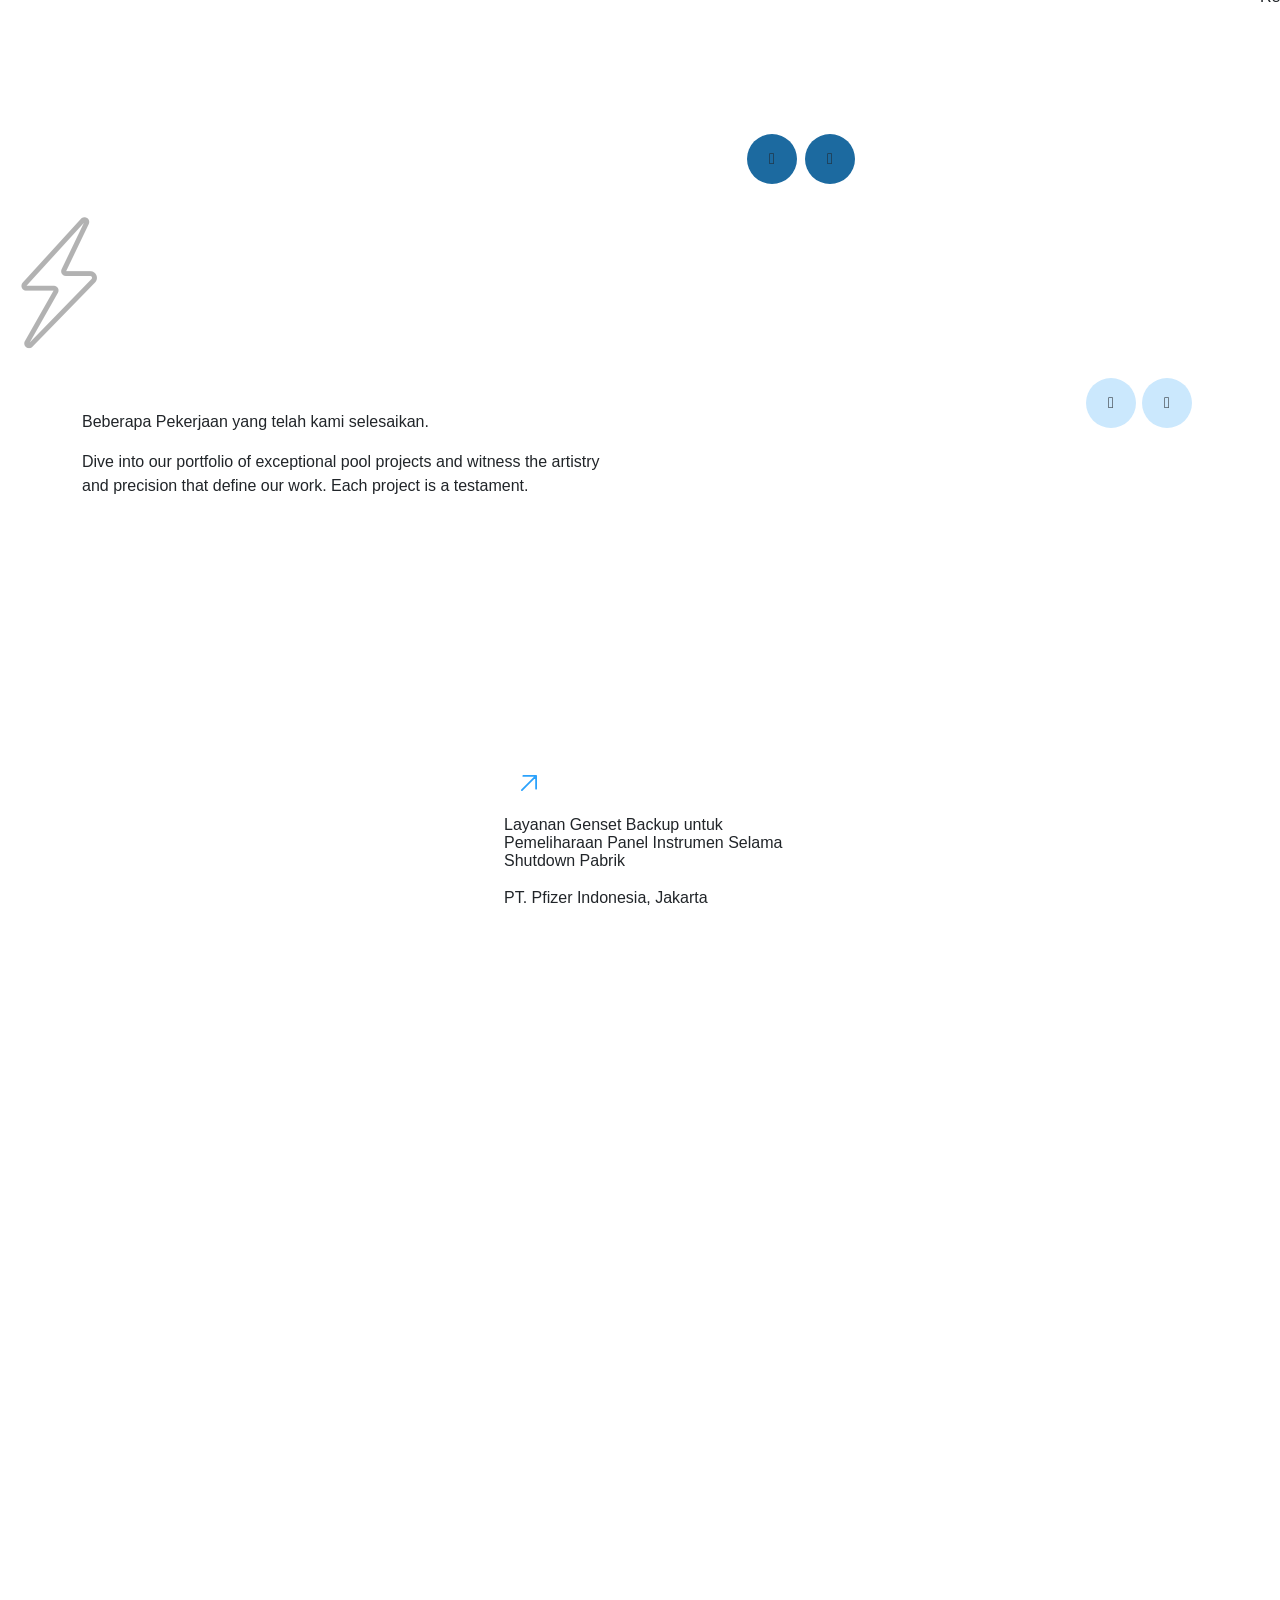
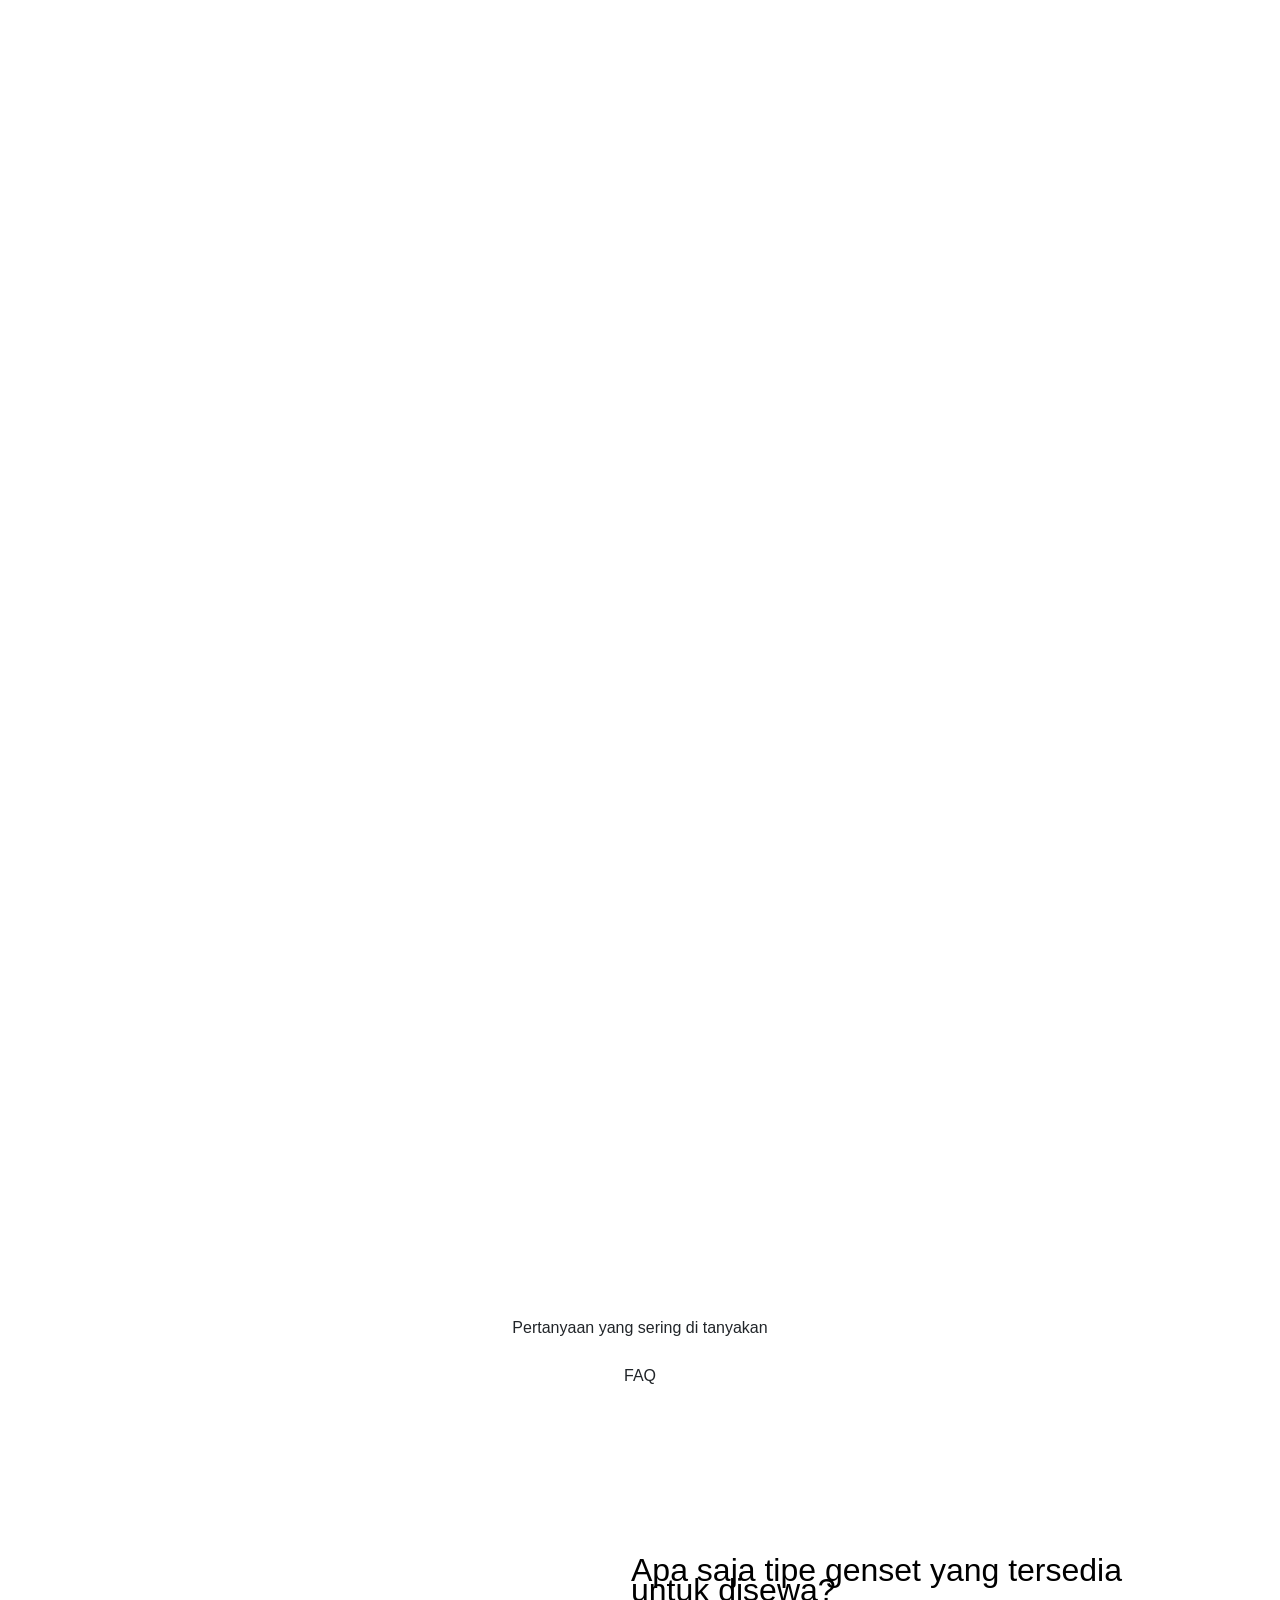
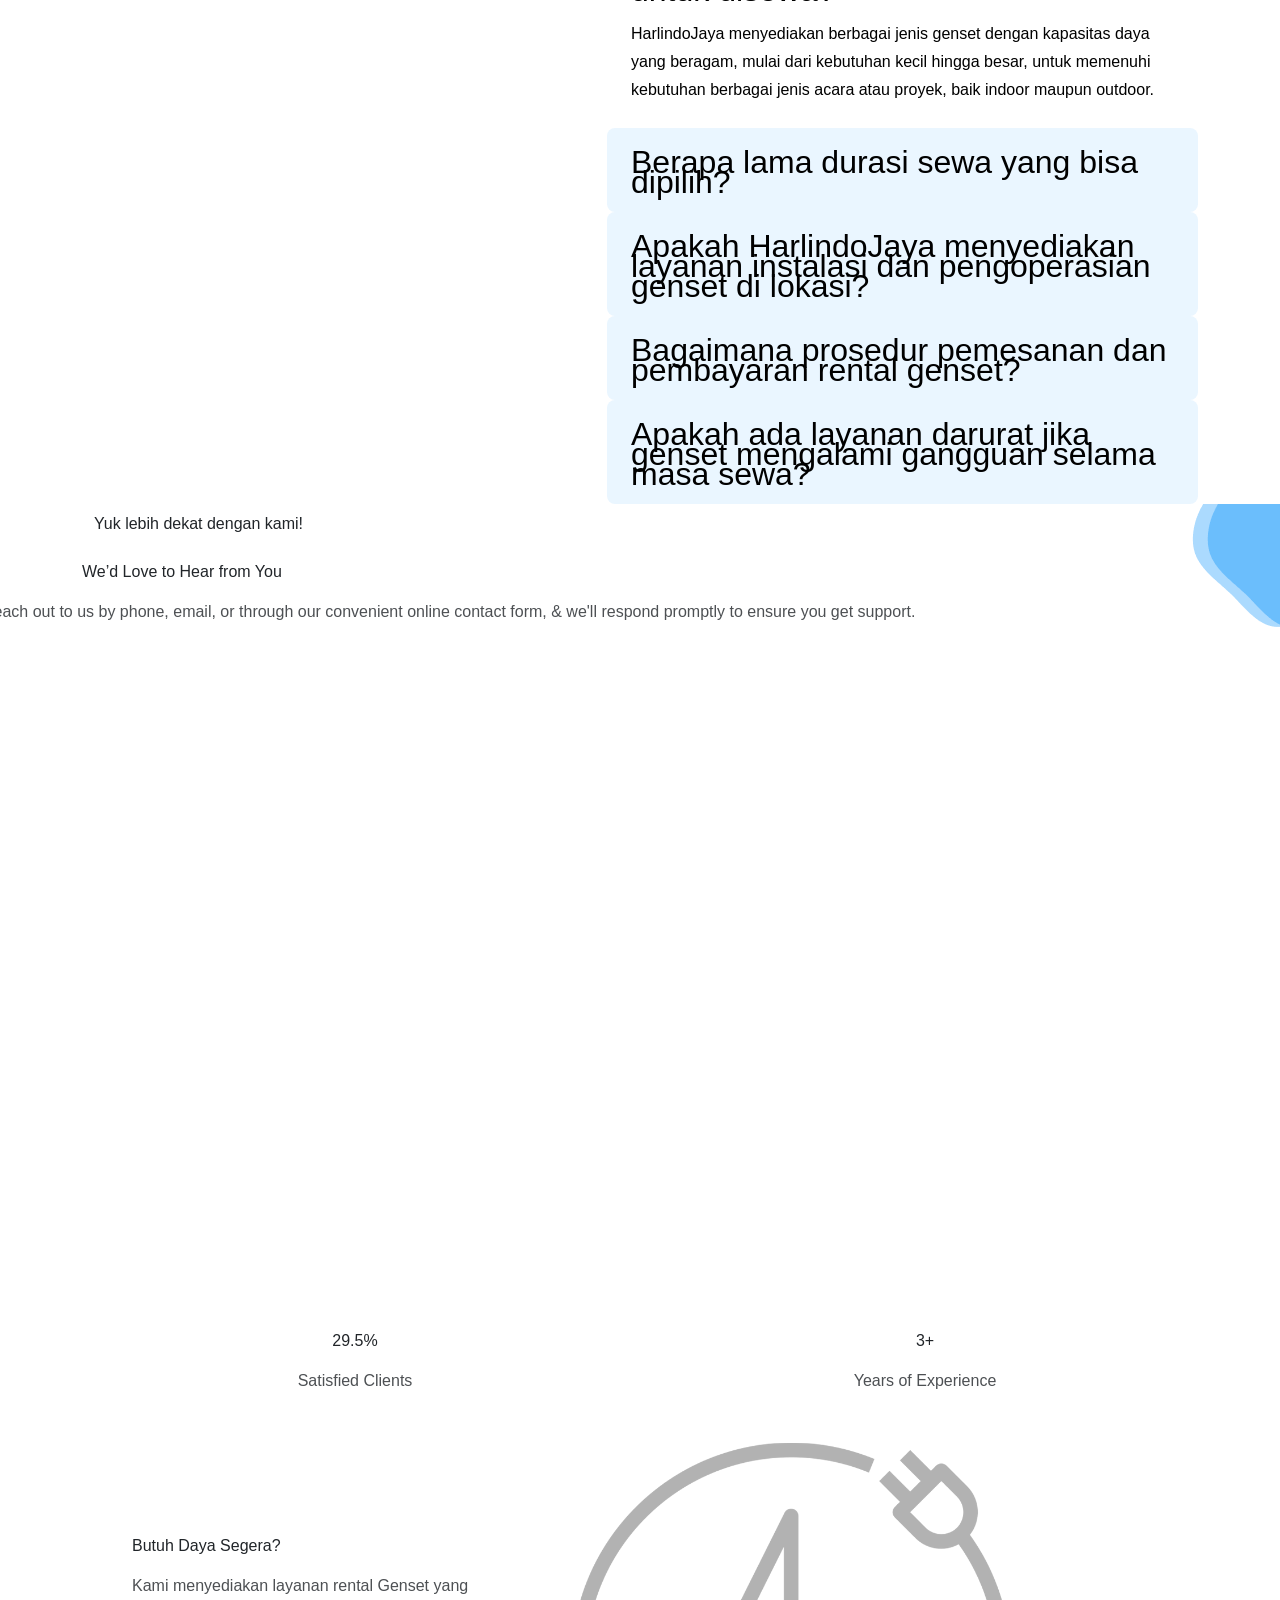
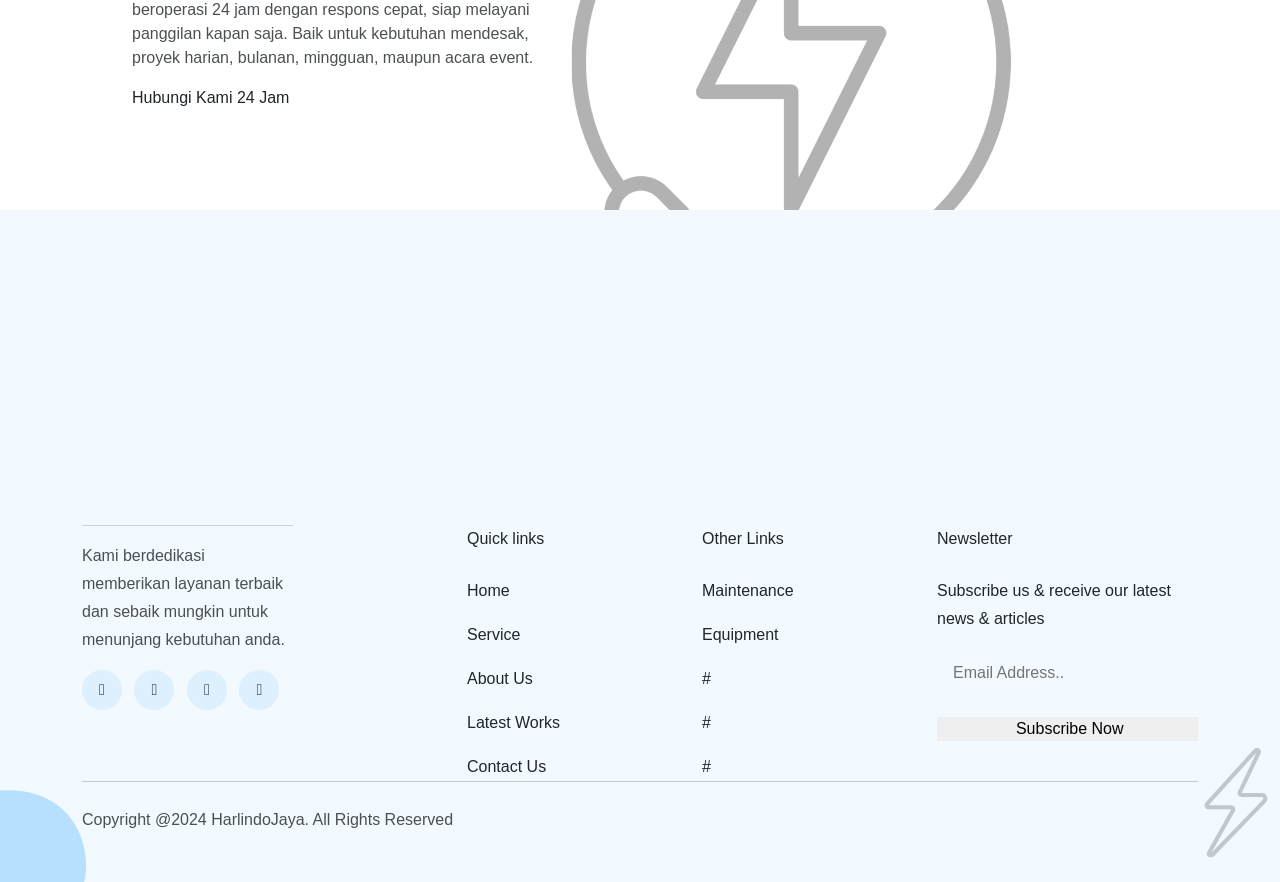
==== commit 5e0bce74: "fix: add missing logo in header navigation" ====
--- a/index.html
+++ b/index.html
@@ -135,7 +135,7 @@
               <nav id="navbar-example2" class="navbar">
                 <div class="header-elements">
                   <div class="site-logo">
-                    <a href="index.html"></a>
+                    <a href="index.html"><img src="assets/img/logo/logo1.png" alt="HarlindoJaya" /></a>
                   </div>
                   <div class="main-menu">
                     <ul>
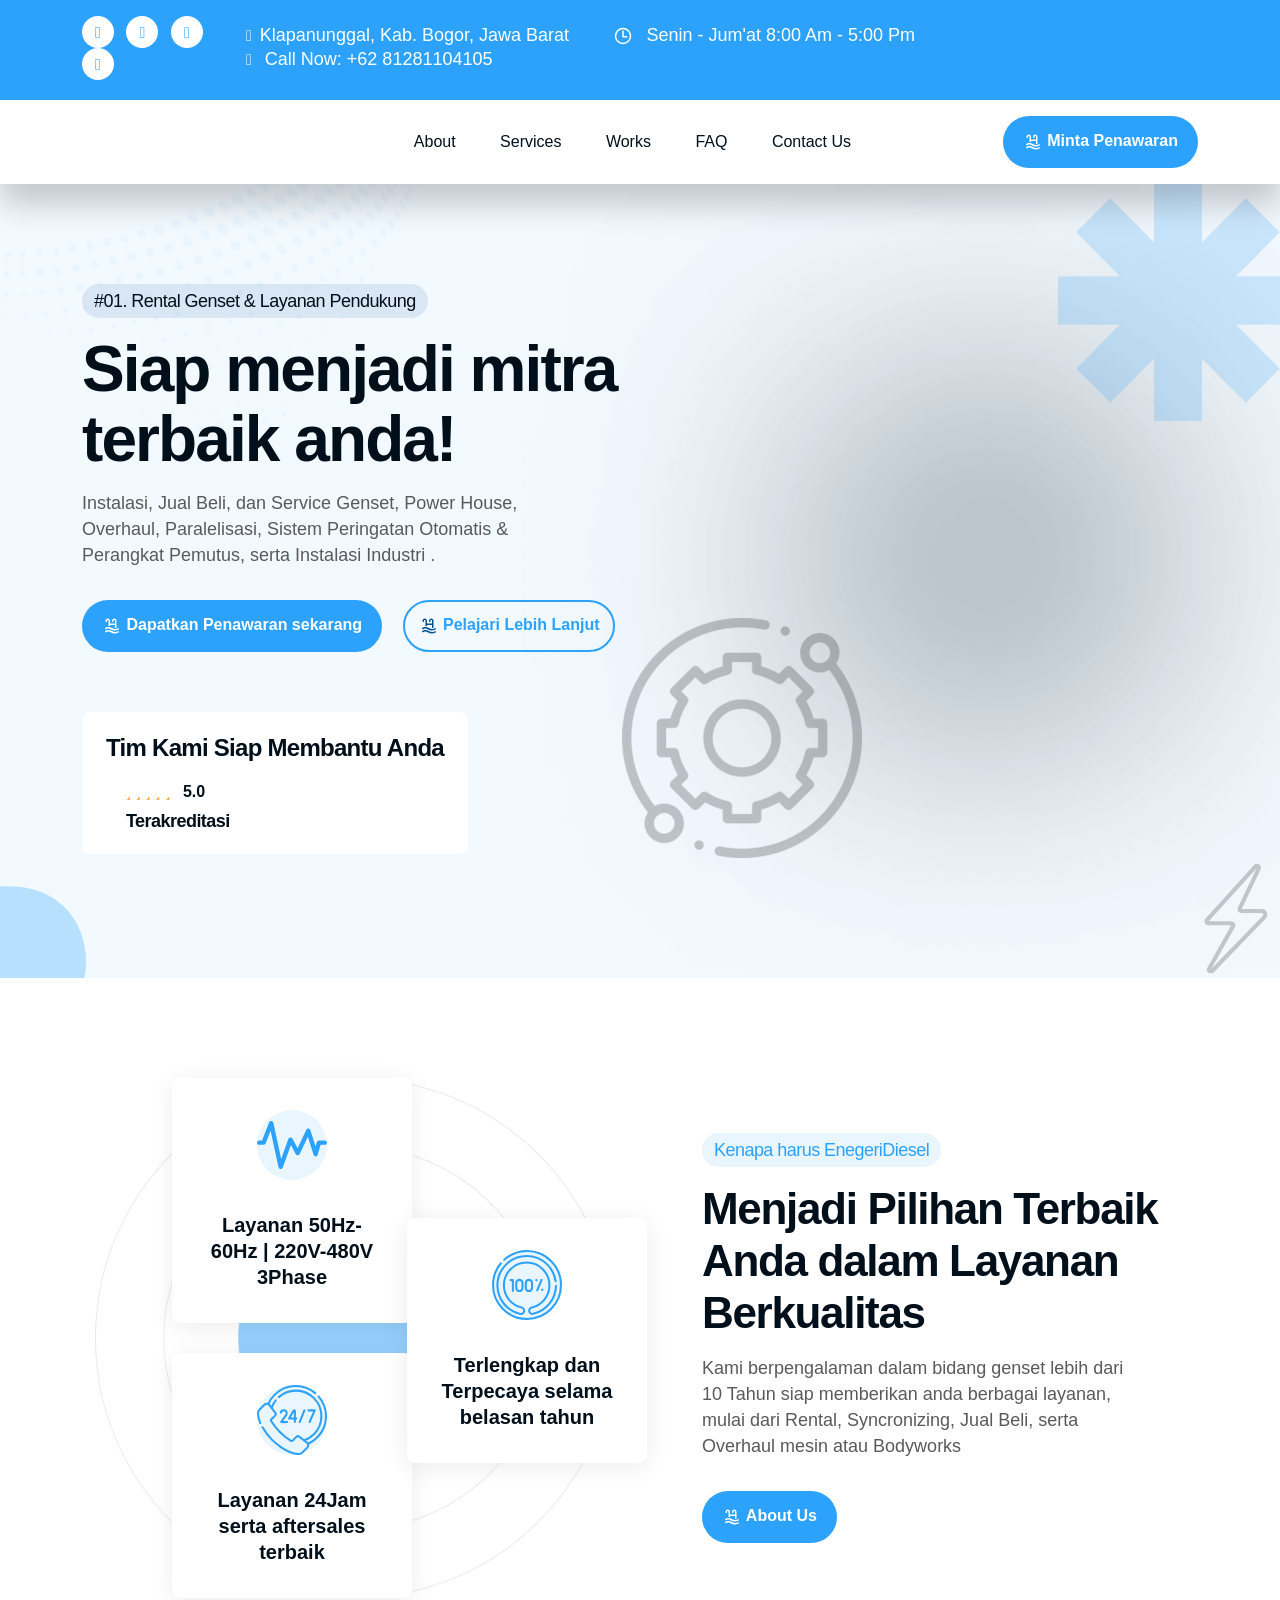
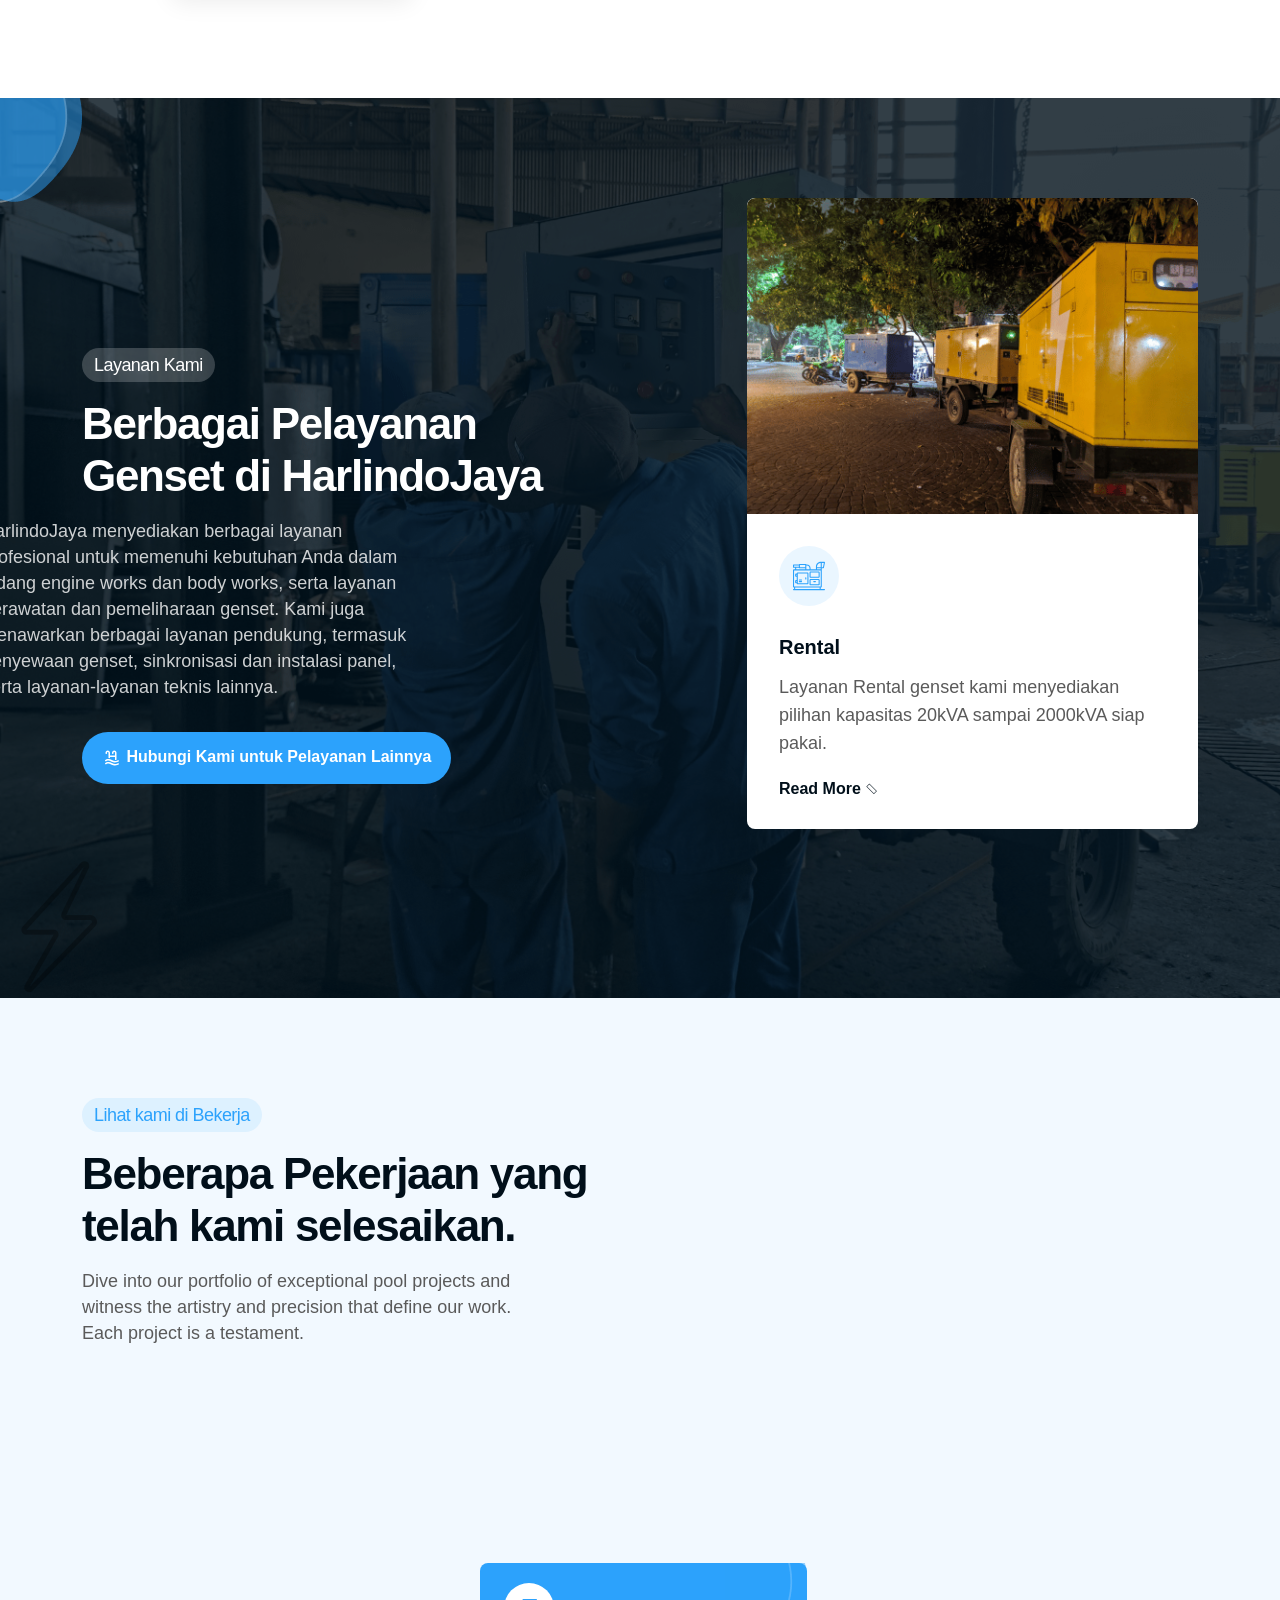
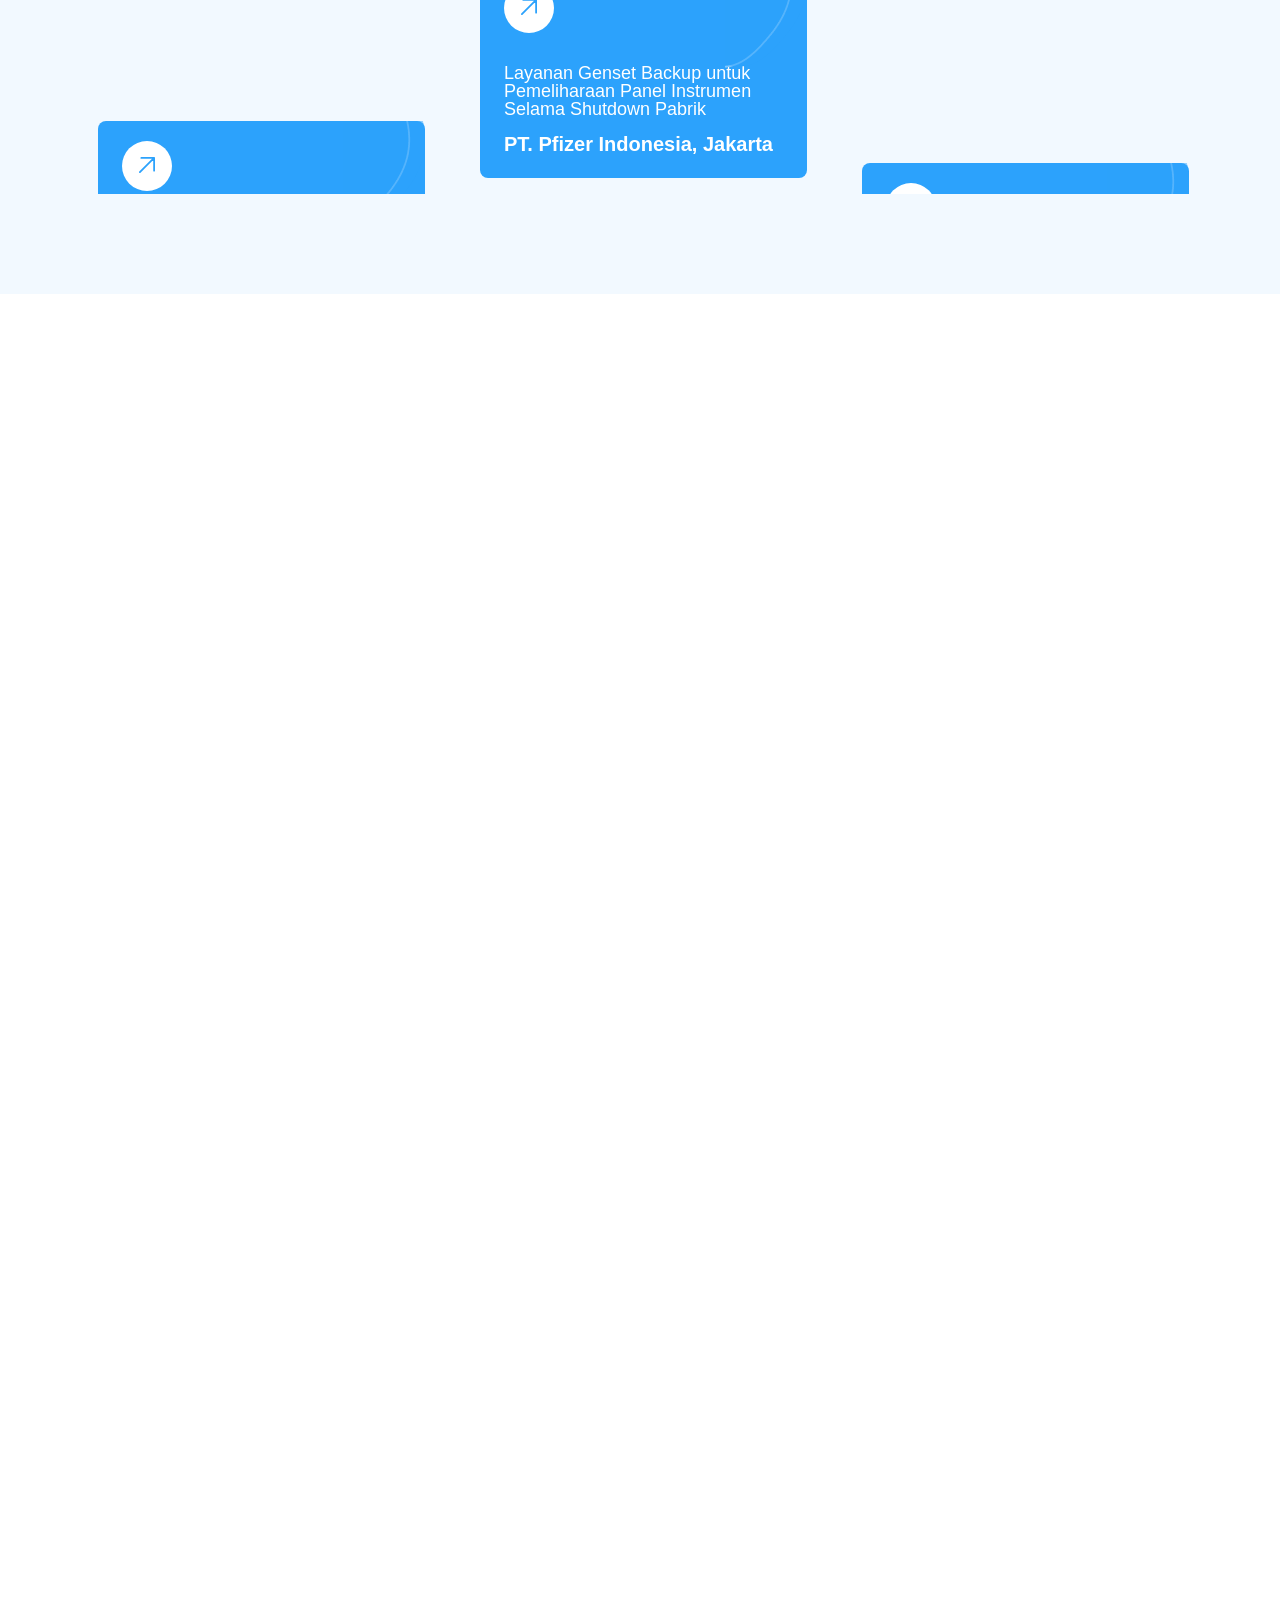
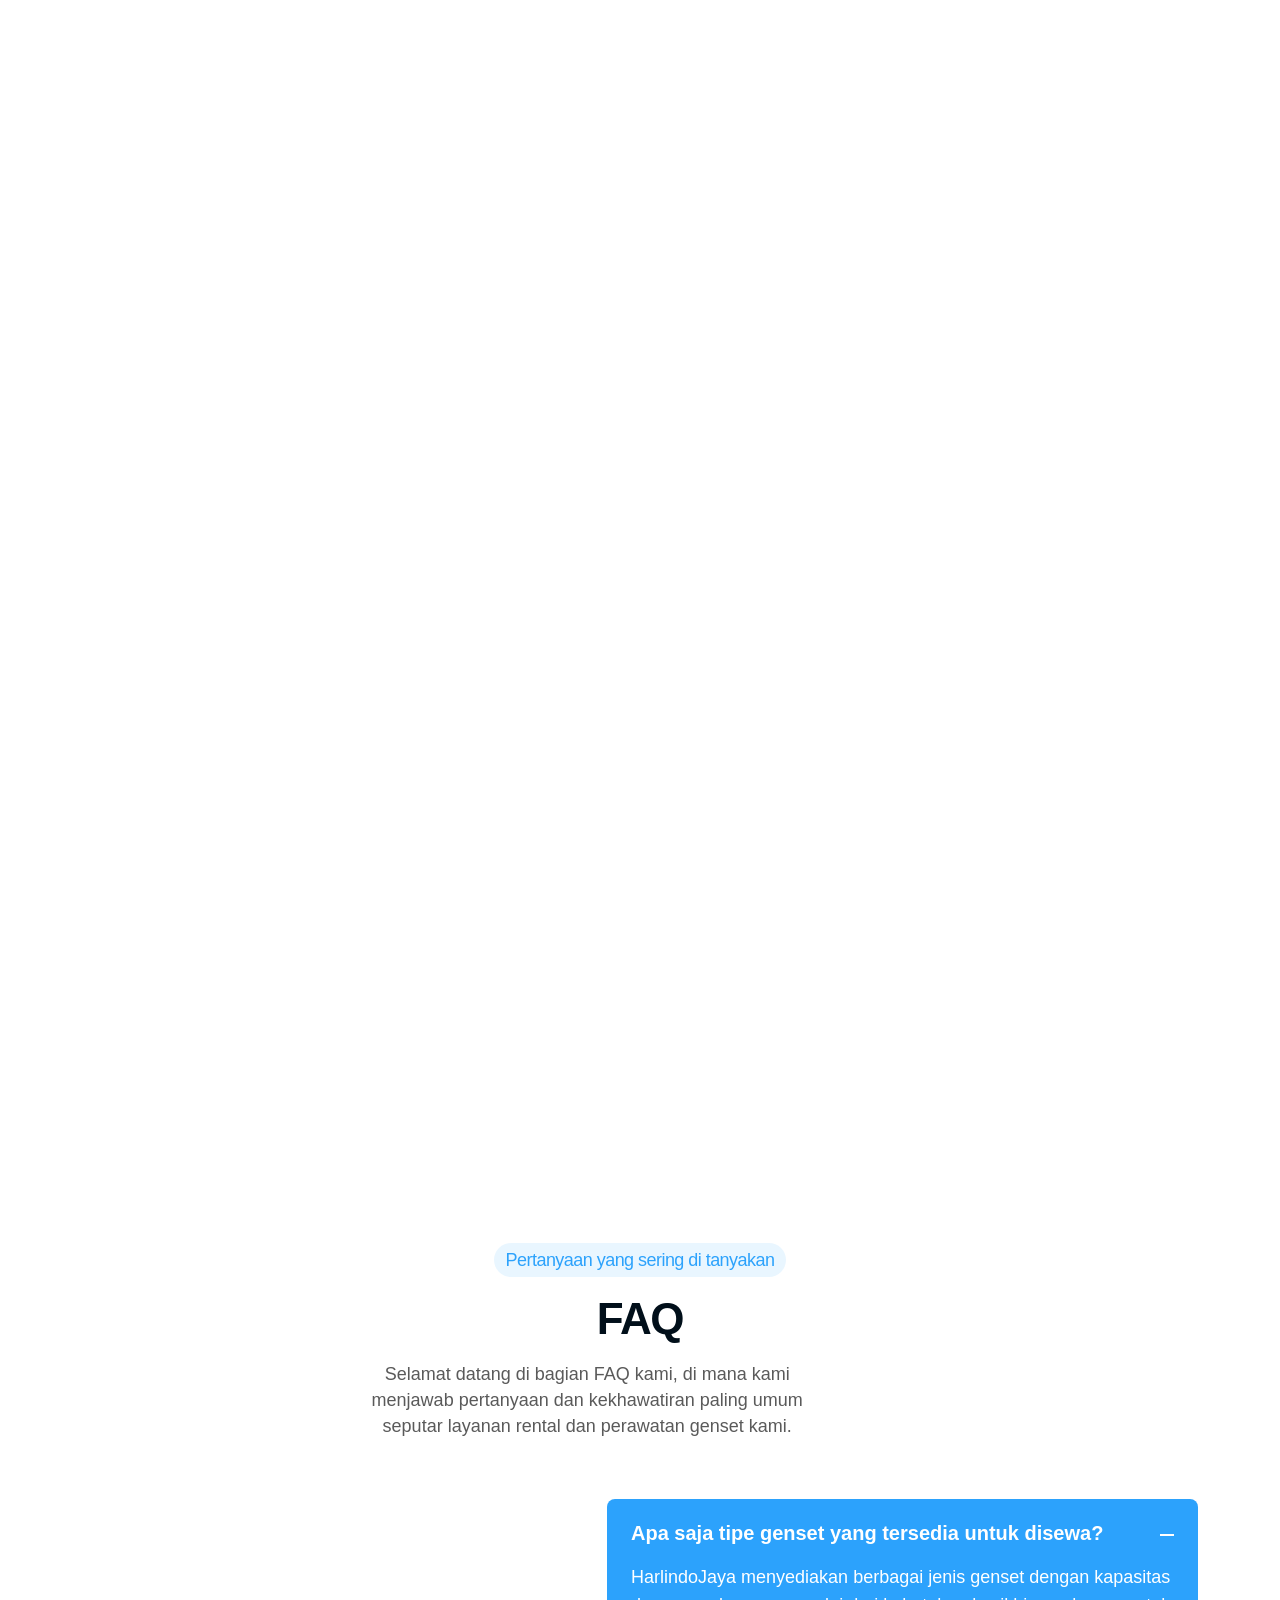
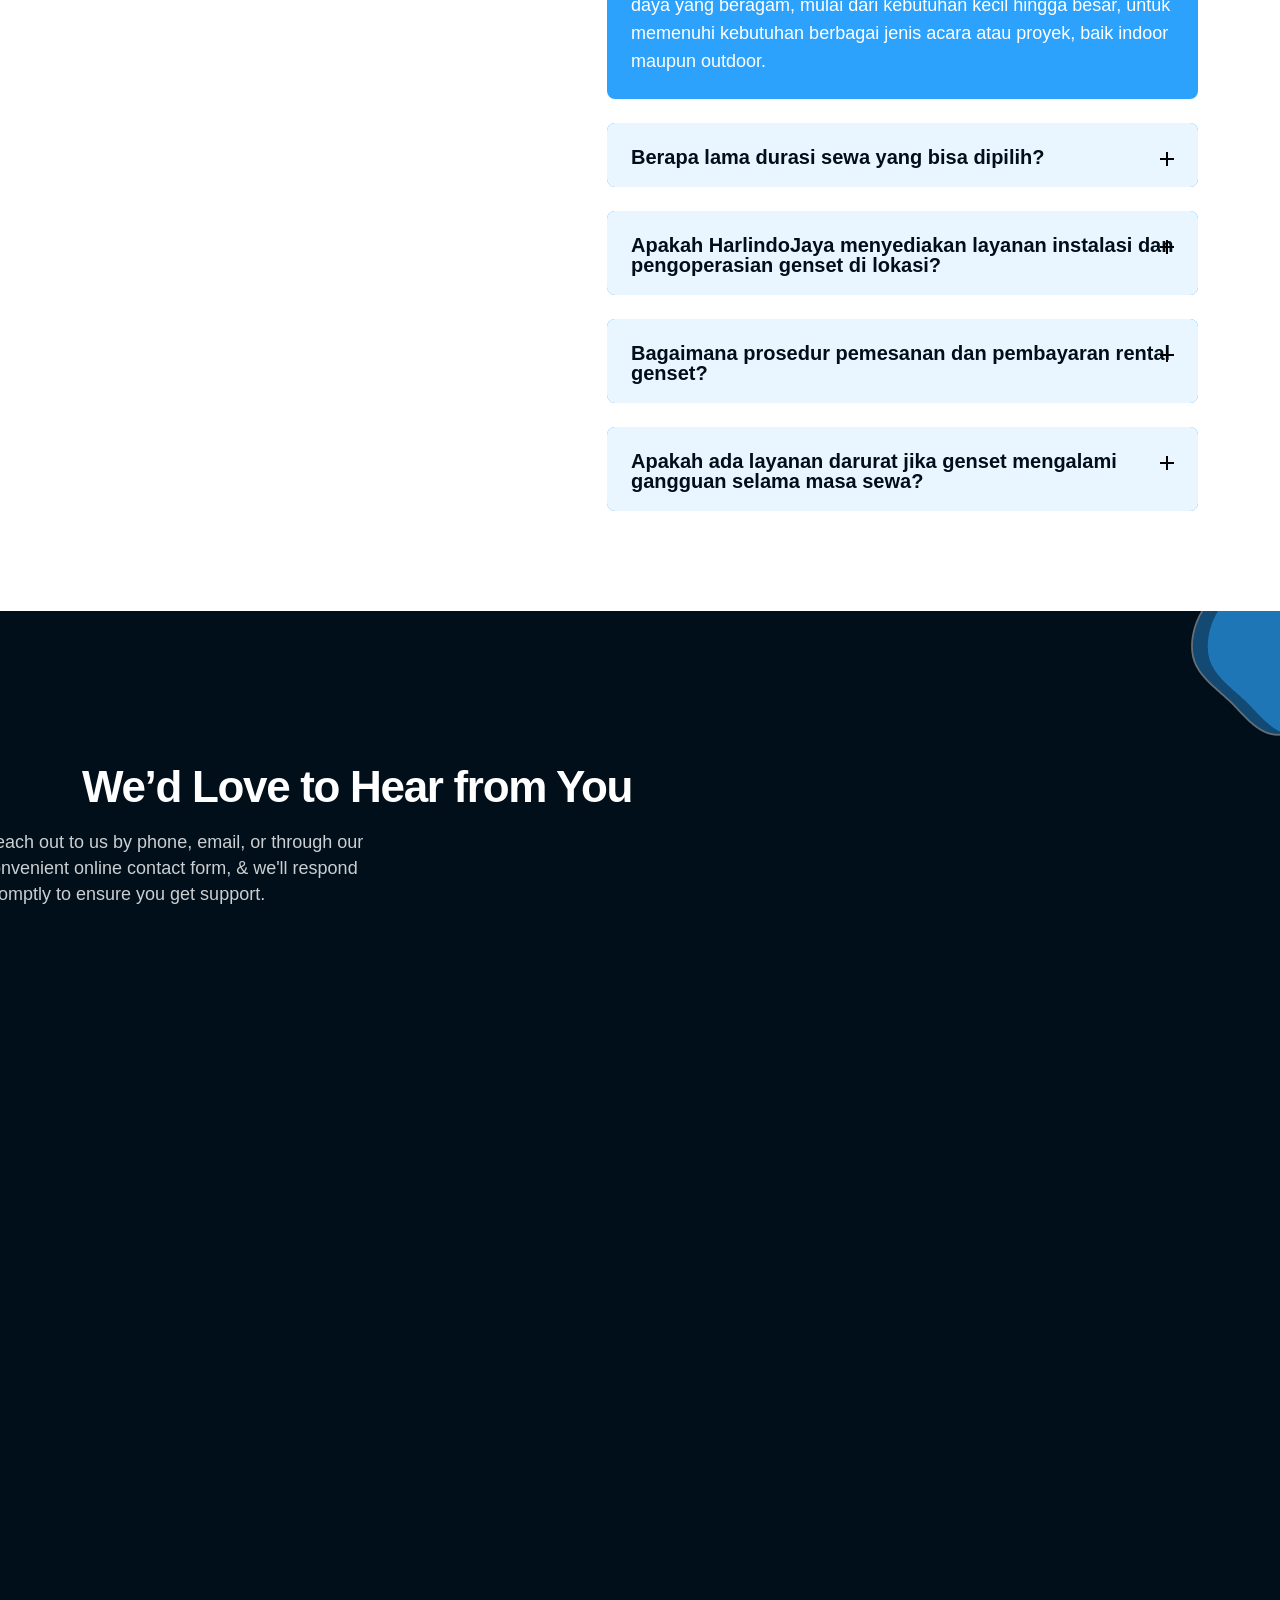
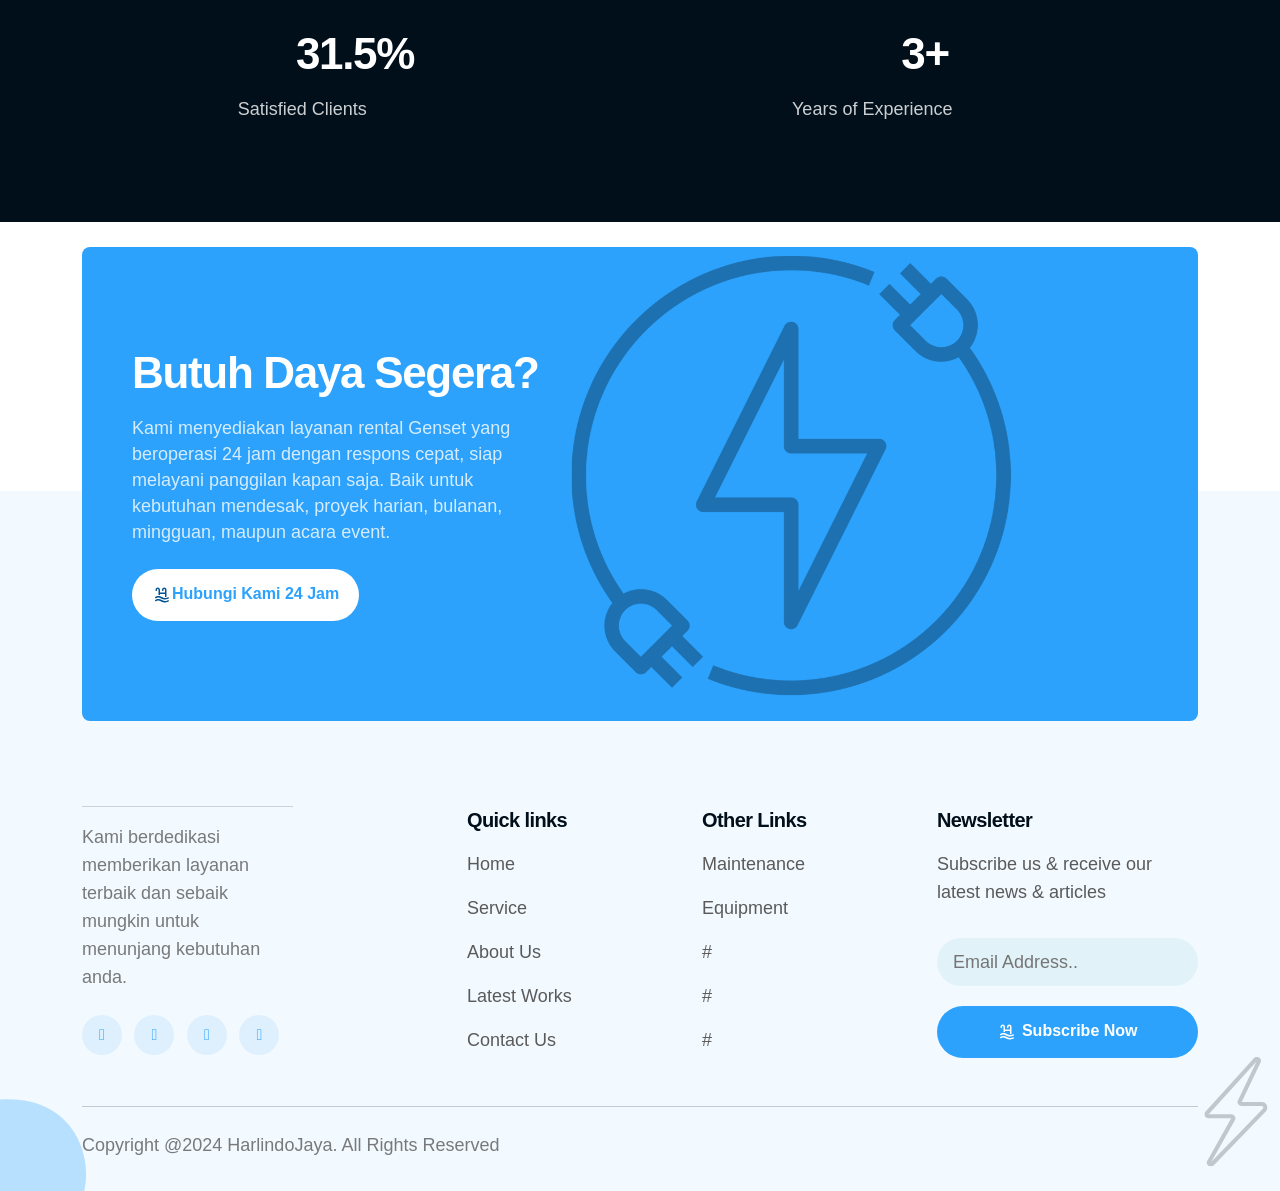
==== commit b55e0222: "fix: restore clean index.html, add SEO meta + a11y, restore missing assets" ====
--- a/index.html
+++ b/index.html
@@ -4,7 +4,18 @@
   <head>
     <meta charset="UTF-8" />
     <meta name="viewport" content="width=device-width, initial-scale=1.0" />
-    <title>\n      Instalasi, Jual Beli, dan Service Genset & Industri | HarlindoJaya\n    </title>\n    \n    <!-- SEO & Social Meta Tags -->\n    <meta name=\"description\" content=\"Layanan profesional instalasi, jual beli, dan service genset & industri. Rental genset, power house, overhaul, paralelisasi, dan sistem peringatan otomatis.\" />\n    <meta property=\"og:type\" content=\"website\" />\n    <meta property=\"og:title\" content=\"Instalasi, Jual Beli, dan Service Genset & Industri | HarlindoJaya\" />\n    <meta property=\"og:description\" content=\"Layanan profesional instalasi, jual beli, dan service genset & industri. Rental genset, power house, overhaul, paralelisasi, dan sistem peringatan otomatis.\" />\n    <meta property=\"og:image\" content=\"https://harlindojaya.com/assets/img/logo/fav-logo1.png\" />\n    <meta name=\"twitter:card\" content=\"summary_large_image\" />\n    <meta name=\"theme-color\" content=\"#1a365d\" />
+    <meta name="description" content="Layanan profesional instalasi, jual beli, dan service genset & industri. Rental genset, power house, overhaul, paralelisasi, dan sistem peringatan otomatis." />
+    <meta property="og:type" content="website" />
+    <meta property="og:title" content="Instalasi, Jual Beli, dan Service Genset & Industri | HarlindoJaya" />
+    <meta property="og:description" content="Layanan profesional instalasi, jual beli, dan service genset & industri." />
+    <meta property="og:image" content="https://harlindojaya.com/assets/img/logo/fav-logo1.png" />
+    <meta property="og:url" content="https://harlindojaya.com/" />
+    <meta name="twitter:card" content="summary_large_image" />
+    <meta name="theme-color" content="#1a365d" />
+    <link rel="canonical" href="https://harlindojaya.com/" />
+    <title>
+      Instalasi, Jual Beli, dan Service Genset & Industri | HarlindoJaya
+    </title>
 
     <!-- Google Tag Manager -->
     <script>
@@ -42,6 +53,7 @@
     <script src="assets/js/plugins/jquery-3-6-0.min.js"></script>
   </head>
   <body class="homepage1-body">
+    <a href="#main-content" class="skip-to-content" style="position:absolute;left:-9999px;z-index:999;padding:1em;background:#1a365d;color:#fff;text-decoration:none;" onfocus="this.style.left=\'1em\';this.style.top=\'1em\';" onblur="this.style.left=\'-9999px\';">Skip to main content</a>
     <!-- Google Tag Manager (noscript) -->
     <noscript
       ><iframe
@@ -51,7 +63,7 @@
         style="display: none; visibility: hidden"
       ></iframe
     ></noscript>
-    <!-- End Google Tag Manager (noscript) -->\n    \n    <!-- Skip to content for accessibility -->\n    <a href=\"#main-content\" class=\"skip-link\">Skip to main content</a>
+    <!-- End Google Tag Manager (noscript) -->
 
     <!--===== PRELOADER STARTS =======-->
 
@@ -135,7 +147,7 @@
               <nav id="navbar-example2" class="navbar">
                 <div class="header-elements">
                   <div class="site-logo">
-                    <a href="index.html"><img src="assets/img/logo/logo1.png" alt="HarlindoJaya" /></a>
+                    <a href="index.html"></a>
                   </div>
                   <div class="main-menu">
                     <ul>
@@ -302,7 +314,6 @@
     <!--===== MOBILE HEADER STARTS =======-->
 
     <!--===== HERO AREA STARTS =======-->
-    <main id="main-content">
     <div class="hero1-section-area">
       <div class="elements2">
         <img src="assets/img/elements/elements2.png" alt="" />
@@ -1606,7 +1617,6 @@
       </div>
       <!--===== CTA AREA ENDS =======-->
 
-          </main>
       <!--===== FOOTER AREA STARTS =======-->
       <div class="footer1-section-area">
         <img
--- a/assets/css/main.css
+++ b/assets/css/main.css
@@ -1,4 +1,73 @@
-/* ===== HIGH-END MOTION TOKENS ===== */\n:root {\n  --duration-fast: 0.22s;\n  --duration-base: 0.45s;\n  --duration-slow: 0.7s;\n  --ease-out-expo: cubic-bezier(0.16, 1, 0.3, 1);\n}\n\n/* ===== TYPOGRAPHY TOKENS ===== */\n:root {\n  --line-height-tight: 1.1;\n  --line-height-snug: 1.15;\n  --line-height-normal: 1.3;\n  --line-height-relaxed: 1.6;\n  --line-height-loose: 1.5;\n  --letter-spacing-tight: -0.03em;\n  --letter-spacing-normal: 0;\n}\n\n/* ===== SPACING TOKENS ===== */\n:root {\n  --space-xs: 0.5rem;   /* 8px */\n  --space-sm: 0.75rem;  /* 12px */\n  --space-md: 1rem;     /* 16px */\n  --space-lg: 1.5rem;   /* 24px */\n  --space-xl: 2rem;     /* 32px */\n  --space-2xl: 3rem;    /* 48px */\n  --space-3xl: 4rem;    /* 64px */\n}\n\n/* ===== COMPONENT TOKENS ===== */\n:root {\n  --border-radius-sm: 0.375rem;\n  --border-radius-md: 0.5rem;\n  --border-radius-lg: 0.75rem;\n  --shadow-sm: 0 1px 2px 0 rgb(0 0 0 / 0.05);\n  --shadow-md: 0 4px 6px -1px rgb(0 0 0 / 0.1);\n  --shadow-lg: 0 10px 15px -3px rgb(0 0 0 / 0.1);\n}\n\n/* ===== ACCESSIBILITY ===== */\n.skip-link {\n  position: absolute;\n  top: -40px;\n  left: 6px;\n  background: #000;\n  color: #fff;\n  padding: 8px;\n  text-decoration: none;\n  z-index: 1000;\n  border-radius: var(--border-radius-sm);\n}\n\n.skip-link:focus {\n  top: 6px;\n}\n\n/* Focus visible for keyboard navigation */\n:focus-visible {\n  outline: 2px solid #0066cc;\n  outline-offset: 2px;\n}\n\n/* Reduced motion support */\n@media (prefers-reduced-motion: reduce) {\n  * {\n    animation-duration: 0.01ms !important;\n    animation-iteration-count: 1 !important;\n    transition-duration: 0.01ms !important;\n  }\n}\n\n/* ===== GLOBAL STYLES ===== */\na, a:hover {\n  text-decoration: none;\n  transition: all var(--duration-base) var(--ease-out-expo);\n}
+/* ===== HIGH-END DESIGN TOKENS ===== */
+:root {
+  /* Motion tokens */
+  --duration-fast: 0.22s;
+  --duration-base: 0.45s;
+  --duration-slow: 0.7s;
+  --ease-out-expo: cubic-bezier(0.16, 1, 0.3, 1);
+  
+  /* Typography tokens */
+  --line-height-tight: 1.1;
+  --line-height-snug: 1.15;
+  --line-height-normal: 1.3;
+  --line-height-relaxed: 1.6;
+  --line-height-loose: 1.5;
+  --letter-spacing-tight: -0.03em;
+  --letter-spacing-normal: 0;
+  
+  /* Spacing tokens */
+  --space-xs: 0.5rem;   /* 8px */
+  --space-sm: 0.75rem;  /* 12px */
+  --space-md: 1rem;     /* 16px */
+  --space-lg: 1.5rem;   /* 24px */
+  --space-xl: 2rem;     /* 32px */
+  --space-2xl: 3rem;    /* 48px */
+  --space-3xl: 4rem;    /* 64px */
+  
+  /* Component tokens */
+  --border-radius-sm: 0.375rem;
+  --border-radius-md: 0.5rem;
+  --border-radius-lg: 0.75rem;
+  --shadow-sm: 0 1px 2px 0 rgb(0 0 0 / 0.05);
+  --shadow-md: 0 4px 6px -1px rgb(0 0 0 / 0.1);
+  --shadow-lg: 0 10px 15px -3px rgb(0 0 0 / 0.1);
+}
+
+/* ===== ACCESSIBILITY ===== */
+.skip-link {
+  position: absolute;
+  top: -40px;
+  left: 6px;
+  background: #000;
+  color: #fff;
+  padding: 8px;
+  text-decoration: none;
+  z-index: 1000;
+  border-radius: var(--border-radius-sm);
+}
+
+.skip-link:focus {
+  top: 6px;
+}
+
+:focus-visible {
+  outline: 2px solid #0066cc;
+  outline-offset: 2px;
+}
+
+@media (prefers-reduced-motion: reduce) {
+  * {
+    animation-duration: 0.01ms !important;
+    animation-iteration-count: 1 !important;
+    transition-duration: 0.01ms !important;
+  }
+}
+
+/* ===== ENHANCED GLOBAL STYLES ===== */
+a, a:hover {
+  text-decoration: none;
+  transition: all var(--duration-base) var(--ease-out-expo);
+}
 
 ul {
   padding: 0;
@@ -8,7 +77,34 @@
   list-style: none;
 }
 
-h1,\nh2,\nh3,\nh4,\nh5,\nh6 {\n  margin-bottom: 0;\n  letter-spacing: var(--letter-spacing-tight);\n}\n\nh1 {\n  line-height: var(--line-height-tight);\n}\n\nh2 {\n  line-height: var(--line-height-snug);\n}\n\nh3 {\n  line-height: var(--line-height-normal);\n}\n\np {\n  margin-bottom: 0;\n  line-height: var(--line-height-relaxed);\n  letter-spacing: var(--letter-spacing-normal);\n  max-width: 44ch;\n}
+h1,
+h2,
+h3,
+h4,
+h5,
+h6 {
+  margin-bottom: 0;
+  letter-spacing: var(--letter-spacing-tight);
+}
+
+h1 {
+  line-height: var(--line-height-tight);
+}
+
+h2 {
+  line-height: var(--line-height-snug);
+}
+
+h3 {
+  line-height: var(--line-height-normal);
+}
+
+p {
+  margin-bottom: 0;
+  line-height: var(--line-height-relaxed);
+  letter-spacing: var(--letter-spacing-normal);
+  max-width: 44ch;
+}
 
 input, textarea {
   background: none;
@@ -20,13 +116,256 @@
   max-width: 100%;
   max-height: 100%;
 }
-
+@import url("https://fonts.googleapis.com/css2?family=Figtree:ital,wght@0,300..900;1,300..900&display=swap");
+a, a:hover {
+  text-decoration: none;
+}
+
+ul {
+  padding: 0;
+  margin: 0;
+}
+ul li {
+  list-style: none;
+}
+
+h2, p {
+  margin-bottom: 0;
+}
+
+h1,
+h2,
+h3,
+h4,
+h5,
+h6 {
+  margin-bottom: 0;
+}
+
+input, textarea {
+  background: none;
+  border: none;
+  outline: none;
+}
+
+img {
+  max-width: 100%;
+  max-height: 100%;
+}
+
+.space6 {
+  height: 6px;
+}
+
+.space8 {
+  height: 8px;
+}
+
+.space10 {
+  height: 10px;
+}
+
+.space12 {
+  height: 12px;
+}
+
+.space14 {
+  height: 14px;
+}
+
+.space16 {
+  height: 16px;
+}
+
+.space18 {
+  height: 18px;
+}
+
+.space20 {
+  height: 20px;
+}
+
+.space22 {
+  height: 22px;
+}
+
+.space24 {
+  height: 24px;
+}
+
+.space26 {
+  height: 26px;
+}
+
+.space28 {
+  height: 28px;
+}
+
+.space30 {
+  height: 30px;
+}
+
+.space32 {
+  height: 32px;
+}
+
+.space34 {
+  height: 34px;
+}
+
+.space36 {
+  height: 36px;
+}
+
+.space38 {
+  height: 38px;
+}
+
+.space40 {
+  height: 40px;
+}
+
+.space42 {
+  height: 42px;
+}
+
+.space44 {
+  height: 44px;
+}
+
+.space46 {
+  height: 46px;
+}
+
+.space48 {
+  height: 48px;
+}
+
+.space50 {
+  height: 50px;
+}
+
+.space52 {
+  height: 52px;
+}
+
+.space54 {
+  height: 54px;
+}
+
+.space56 {
+  height: 56px;
+}
+
+.space58 {
+  height: 58px;
+}
+
+.space60 {
+  height: 60px;
+}
+
+.space62 {
+  height: 62px;
+}
+
+.space64 {
+  height: 64px;
+}
+
+.space66 {
+  height: 66px;
+}
+
+.space68 {
+  height: 68px;
+}
+
+.space70 {
+  height: 70px;
+}
+
+.space72 {
+  height: 72px;
+}
+
+.space74 {
+  height: 74px;
+}
+
+.space76 {
+  height: 76px;
+}
+
+.space78 {
+  height: 78px;
+}
+
+.space80 {
+  height: 80px;
+}
+
+.space82 {
+  height: 82px;
+}
+
+.space84 {
+  height: 84px;
+}
+
+.space86 {
+  height: 86px;
+}
+
+.space {
   height: 88px;
 }
 
+.space90 {
+  height: 90px;
+}
+
+.space92 {
+  height: 92px;
+}
+
+.space94 {
+  height: 94px;
+}
+
+.space96 {
+  height: 96px;
+}
+
+.space98 {
+  height: 98px;
+}
+
+.space100 {
+  height: 100px;
+}
+
 .image-anime {
   position: relative;
   overflow: hidden;
+}
+
+.image-anime:after {
+  content: "";
+  position: absolute;
+  width: 200%;
+  height: 0%;
+  left: 50%;
+  top: 50%;
+  background-color: rgba(255, 255, 255, 0.3);
+  transform: translate(-50%, -50%) rotate(-45deg);
+  z-index: 1;
+}
+
+.image-anime:hover:after {
+  height: 250%;
+  transition: all 600ms linear;
+  background-color: transparent;
 }
 
 .reveal {
@@ -45,6 +384,10 @@
   transform-origin: left;
 }
 
+@keyframes sweep {
+  0% {
+    transform: rotate(0deg);
+  }
   25% {
     transform: rotate(15deg);
   }
@@ -58,7 +401,10 @@
     transform: rotate(0deg);
   }
 }
-
+@keyframes clean {
+  0% {
+    transform: translateY(0) rotate(0);
+  }
   25% {
     transform: translateY(-20px) rotate(10deg);
   }
@@ -72,16 +418,27 @@
     transform: translateY(0) rotate(0);
   }
 }
-
+@keyframes animation-5 {
+  0% {
+    transform: scale(1);
+  }
   100% {
-  }
-}
+    transform: scale(1.1);
+  }
+}
+.aniamtion-key-5 {
   position: relative;
   animation-name: animation-5;
+  animation-duration: 1.5s;
   animation-iteration-count: infinite;
   animation-direction: alternate;
-}
-
+  transition: all 0.4s ease-in-out;
+}
+
+@keyframes animation-7 {
+  0% {
+    transform: rotate(0);
+  }
   100% {
     transform: rotate(-1000deg);
   }
@@ -92,12 +449,18 @@
   animation-duration: 90s;
   animation-iteration-count: infinite;
   animation-direction: alternate;
-}
-
+  animation-timing-function: cubic-bezier(0.59, 0.59, 1, 1);
+}
+
+@keyframes animation-1 {
+  0% {
+    transform: translateY(0);
+  }
   100% {
     transform: translateY(30px);
   }
 }
+.aniamtion-key-1 {
   position: relative;
   animation-name: animation-1;
   animation-duration: 3s;
@@ -105,66 +468,105 @@
   animation-direction: alternate;
 }
 
+@keyframes animation-2 {
+  0% {
+    transform: translateX(0);
+  }
   100% {
     transform: translateX(50px);
   }
 }
+.aniamtion-key-2 {
   position: relative;
   animation-name: animation-2;
+  animation-duration: 2.5s;
   animation-iteration-count: infinite;
   animation-direction: alternate;
 }
 
+@keyframes animation-3 {
+  0% {
+    transform: translateY(0);
+  }
   100% {
     transform: translateY(60px);
   }
 }
+.aniamtion-key-3 {
   position: relative;
   animation-name: animation-3;
+  animation-duration: 1.3s;
   animation-iteration-count: infinite;
   animation-direction: alternate;
 }
 
+@keyframes animation-4 {
+  0% {
+    transform: translateY(0);
+  }
   100% {
     transform: translateY(40px);
   }
 }
+.aniamtion-key-4 {
   position: relative;
   animation-name: animation-4;
+  animation-duration: 1.6s;
   animation-iteration-count: infinite;
   animation-direction: alternate;
 }
 
+@keyframes animation-6 {
+  0% {
+    transform: translateY(0);
+  }
   100% {
     transform: translateY(50px);
   }
 }
+.aniamtion-key-6 {
   position: relative;
   animation-name: animation-6;
+  animation-duration: 1.9s;
   animation-iteration-count: infinite;
   animation-direction: alternate;
 }
 
+@keyframes animation-8 {
+  0% {
+    padding-left: 0px;
+  }
   100% {
     padding-left: 50px;
   }
 }
+.aniamtion-key-7 {
   position: relative;
   animation-name: animation-8;
+  animation-duration: 1.3s;
   animation-iteration-count: infinite;
   animation-direction: alternate;
 }
-
+@keyframes fade-in-down {
+  0% {
+    transform: translate3d(0, -50px, 0);
+  }
   100% {
     opacity: 1;
     transform: none;
   }
 }
-
+@keyframes pulse-border {
+  0% {
+    transform: translateX(-50%) translateY(-50%) translateZ(0) scale(1);
+    opacity: 1;
+  }
   100% {
+    transform: translateX(-50%) translateY(-50%) translateZ(0) scale(1.5);
     opacity: 0;
   }
 }
+.pulse-border {
   position: relative;
   animation-name: pulse-border;
   animation-duration: 1500ms;
@@ -172,15 +574,23 @@
   animation-direction: alternate;
 }
 
+@keyframes marquee {
+  0% {
+    transform: translateX(0);
+  }
   100% {
     transform: translatex(-100%);
   }
 }
-
+@keyframes marquee-2 {
+  0% {
+    transform: translateX(-100%);
+  }
   100% {
     transform: translatex(0);
   }
 }
+.bg1 {
   background: var(--ztc-bg-bg-3) !important;
 }
 
@@ -316,8 +726,10 @@
 /*
 ============================
 Name:  Poolwash - Pool Cleaning And Services Html Templete
+Version: 1.0.0
 Description: Poolwash - Pool Cleaning And Services Html Templete
 Author: Vikiglab
+Author URI: https://themeforest.net/user/vikinglab/portfolio
 Location:
 ============================
 */
@@ -345,12 +757,14 @@
   font-weight: var(--ztc-weight-medium);
   color: var(--ztc-text-text-3);
   border-radius: 8px;
+  transition: all 0.4s;
   padding: 8px 12px;
   position: relative;
   z-index: 1;
   display: inline-block;
   margin-bottom: 16px;
   border-radius: 50px;
+  background: rgba(0, 83, 149, 0.1);
 }
 .heading1 h5 img {
   margin: 0 6px 0 0;
@@ -398,12 +812,14 @@
   font-weight: var(--ztc-weight-medium);
   color: var(--ztc-text-text-2);
   border-radius: 8px;
+  transition: all 0.4s;
   padding: 8px 12px;
   position: relative;
   z-index: 1;
   display: inline-block;
   margin-bottom: 16px;
   border-radius: 50px;
+  background: rgba(44, 162, 252, 0.1);
 }
 .heading2 h5 img {
   margin: 0 6px 0 0;
@@ -430,6 +846,7 @@
   }
 }
 
+.heading3 h1 {
   font-family: var(--ztc-family-font1);
   font-size: var(--ztc-font-size-font-s64);
   line-height: var(--ztc-font-size-font-s70);
@@ -438,10 +855,12 @@
   margin-bottom: 16px;
 }
 @media (max-width: 767px) {
+  .heading3 h1 {
     font-size: var(--ztc-font-size-font-s32);
     line-height: var(--ztc-font-size-font-s40);
   }
 }
+.heading3 p {
   font-family: var(--ztc-family-font1);
   font-size: var(--ztc-font-size-font-s18);
   line-height: var(--ztc-font-size-font-s26);
@@ -449,6 +868,7 @@
   color: var(--ztc-text-text-1);
   opacity: 80%;
 }
+.heading3 h2 {
   font-family: var(--ztc-family-font1);
   font-size: var(--ztc-font-size-font-s44);
   line-height: var(--ztc-font-size-font-s52);
@@ -457,32 +877,39 @@
   margin-bottom: 16px;
 }
 @media (max-width: 767px) {
+  .heading3 h2 {
     font-size: var(--ztc-font-size-font-s32);
     line-height: var(--ztc-font-size-font-s40);
   }
 }
 
+.heading4 h5 {
   font-family: var(--ztc-family-font1);
   font-size: var(--ztc-font-size-font-s18);
   line-height: var(--ztc-font-size-font-s18);
   font-weight: var(--ztc-weight-medium);
   color: var(--ztc-text-text-5);
   border-radius: 8px;
+  transition: all 0.4s;
   padding: 8px 12px;
   position: relative;
   z-index: 1;
   display: inline-block;
   margin-bottom: 16px;
   border-radius: 50px;
-}
+  background: rgba(0, 83, 149, 0.1);
+}
+.heading4 h5 img {
   margin: 0 6px 0 0;
 }
+.heading4 p {
   font-family: var(--ztc-family-font1);
   font-size: var(--ztc-font-size-font-s18);
   line-height: var(--ztc-font-size-font-s26);
   font-weight: var(--ztc-weight-medium);
   color: var(--ztc-text-text-7);
 }
+.heading4 h2 {
   font-family: var(--ztc-family-font1);
   font-size: var(--ztc-font-size-font-s44);
   line-height: var(--ztc-font-size-font-s52);
@@ -491,24 +918,29 @@
   margin-bottom: 16px;
 }
 @media (max-width: 767px) {
+  .heading4 h2 {
     font-size: var(--ztc-font-size-font-s32);
     line-height: var(--ztc-font-size-font-s40);
   }
 }
 
+.heading5 h5 {
   font-family: var(--ztc-family-font1);
   font-size: var(--ztc-font-size-font-s18);
   line-height: var(--ztc-font-size-font-s18);
   font-weight: var(--ztc-weight-medium);
   color: var(--ztc-text-text-1);
   border-radius: 8px;
+  transition: all 0.4s;
   padding: 8px 12px;
   position: relative;
   z-index: 1;
   display: inline-block;
   margin-bottom: 16px;
   border-radius: 50px;
-}
+  background: rgba(255, 255, 255, 0.1);
+}
+.heading5 h1 {
   font-family: var(--ztc-family-font1);
   font-size: var(--ztc-font-size-font-s64);
   line-height: var(--ztc-font-size-font-s70);
@@ -517,10 +949,12 @@
   margin-bottom: 16px;
 }
 @media (max-width: 767px) {
+  .heading5 h1 {
     font-size: var(--ztc-font-size-font-s32);
     line-height: var(--ztc-font-size-font-s40);
   }
 }
+.heading5 p {
   font-family: var(--ztc-family-font1);
   font-size: var(--ztc-font-size-font-s18);
   line-height: var(--ztc-font-size-font-s26);
@@ -528,6 +962,7 @@
   color: var(--ztc-text-text-1);
   opacity: 90% !important;
 }
+.heading5 h2 {
   font-family: var(--ztc-family-font1);
   font-size: var(--ztc-font-size-font-s44);
   line-height: var(--ztc-font-size-font-s52);
@@ -536,10 +971,12 @@
   margin-bottom: 16px;
 }
 @media (max-width: 767px) {
+  .heading5 h2 {
     font-size: var(--ztc-font-size-font-s32);
     line-height: var(--ztc-font-size-font-s40);
   }
 }
+.heading5 p.pera {
   font-family: var(--ztc-family-font1);
   font-size: var(--ztc-font-size-font-s18);
   line-height: var(--ztc-font-size-font-s26);
@@ -547,27 +984,33 @@
   color: var(--ztc-text-text-4) !important;
 }
 
+.heading6 h5 {
   font-family: var(--ztc-family-font1);
   font-size: var(--ztc-font-size-font-s18);
   line-height: var(--ztc-font-size-font-s18);
   font-weight: var(--ztc-weight-medium);
   color: var(--ztc-text-text-9);
   border-radius: 8px;
+  transition: all 0.4s;
   padding: 8px 12px;
   position: relative;
   z-index: 1;
   display: inline-block;
   margin-bottom: 16px;
   border-radius: 50px;
-}
+  background: rgba(253, 169, 63, 0.1);
+}
+.heading6 h5 img {
   margin: 0 6px 0 0;
 }
+.heading6 p {
   font-family: var(--ztc-family-font1);
   font-size: var(--ztc-font-size-font-s18);
   line-height: var(--ztc-font-size-font-s26);
   font-weight: var(--ztc-weight-medium);
   color: var(--ztc-text-text-4);
 }
+.heading6 h2 {
   font-family: var(--ztc-family-font1);
   font-size: var(--ztc-font-size-font-s44);
   line-height: var(--ztc-font-size-font-s52);
@@ -576,10 +1019,12 @@
   margin-bottom: 16px;
 }
 @media (max-width: 767px) {
+  .heading6 h2 {
     font-size: var(--ztc-font-size-font-s32);
     line-height: var(--ztc-font-size-font-s40);
   }
 }
+.heading6 h3 {
   font-family: var(--ztc-family-font1);
   font-size: var(--ztc-font-size-font-s24);
   line-height: var(--ztc-font-size-font-s24);
@@ -588,19 +1033,23 @@
   margin-bottom: 16px;
 }
 
+.heading7 h5 {
   font-family: var(--ztc-family-font1);
   font-size: var(--ztc-font-size-font-s18);
   line-height: var(--ztc-font-size-font-s18);
   font-weight: var(--ztc-weight-medium);
   color: var(--ztc-text-text-1);
   border-radius: 8px;
+  transition: all 0.4s;
   padding: 8px 12px;
   position: relative;
   z-index: 1;
   display: inline-block;
   margin-bottom: 16px;
   border-radius: 50px;
-}
+  background: rgba(255, 255, 255, 0.1);
+}
+.heading7 h1 {
   font-family: var(--ztc-family-font1);
   font-size: var(--ztc-font-size-font-s64);
   line-height: var(--ztc-font-size-font-s70);
@@ -609,10 +1058,12 @@
   margin-bottom: 16px;
 }
 @media (max-width: 767px) {
+  .heading7 h1 {
     font-size: var(--ztc-font-size-font-s32);
     line-height: var(--ztc-font-size-font-s40);
   }
 }
+.heading7 p {
   font-family: var(--ztc-family-font1);
   font-size: var(--ztc-font-size-font-s18);
   line-height: var(--ztc-font-size-font-s26);
@@ -620,6 +1071,7 @@
   color: var(--ztc-text-text-1);
   opacity: 90% !important;
 }
+.heading7 h2 {
   font-family: var(--ztc-family-font1);
   font-size: var(--ztc-font-size-font-s44);
   line-height: var(--ztc-font-size-font-s52);
@@ -628,32 +1080,39 @@
   margin-bottom: 16px;
 }
 @media (max-width: 767px) {
+  .heading7 h2 {
     font-size: var(--ztc-font-size-font-s32);
     line-height: var(--ztc-font-size-font-s40);
   }
 }
 
+.heading8 h5 {
   font-family: var(--ztc-family-font1);
   font-size: var(--ztc-font-size-font-s18);
   line-height: var(--ztc-font-size-font-s18);
   font-weight: var(--ztc-weight-medium);
   color: var(--ztc-text-text-11);
   border-radius: 8px;
+  transition: all 0.4s;
   padding: 8px 12px;
   position: relative;
   z-index: 1;
   display: inline-block;
   margin-bottom: 16px;
   border-radius: 50px;
-}
+  background: rgba(3, 198, 254, 0.1);
+}
+.heading8 h5 img {
   margin: 0 6px 0 0;
 }
+.heading8 p {
   font-family: var(--ztc-family-font1);
   font-size: var(--ztc-font-size-font-s18);
   line-height: var(--ztc-font-size-font-s26);
   font-weight: var(--ztc-weight-medium);
   color: var(--ztc-text-text-12);
 }
+.heading8 h2 {
   font-family: var(--ztc-family-font1);
   font-size: var(--ztc-font-size-font-s44);
   line-height: var(--ztc-font-size-font-s52);
@@ -662,10 +1121,12 @@
   margin-bottom: 16px;
 }
 @media (max-width: 767px) {
+  .heading8 h2 {
     font-size: var(--ztc-font-size-font-s32);
     line-height: var(--ztc-font-size-font-s40);
   }
 }
+.heading8 h3 {
   font-family: var(--ztc-family-font1);
   font-size: var(--ztc-font-size-font-s24);
   line-height: var(--ztc-font-size-font-s24);
@@ -682,6 +1143,7 @@
   font-weight: var(--ztc-weight-bold);
   color: var(--ztc-text-text-1);
   padding: 16px 20px;
+  transition: all 0.4s;
   border-radius: 100px;
   position: relative;
   z-index: 1;
@@ -689,9 +1151,21 @@
 }
 .header-btn1 img {
   margin: 0 0 0 0;
+  transition: all 0.4s;
   filter: brightness(0) invert(1);
 }
-
+.header-btn1:hover {
+  background: var(--ztc-text-text-3);
+  color: var(--ztc-text-text-1);
+  transform: translateY(-5px);
+  transition: all 0.4s;
+}
+.header-btn1:hover img {
+  transform: rotateY(180deg);
+  transition: all 0.4s;
+}
+
+.header-btn2 {
   display: inline-block;
   font-family: var(--ztc-family-font1);
   font-size: var(--ztc-font-size-font-s16);
@@ -699,21 +1173,29 @@
   font-weight: var(--ztc-weight-bold);
   color: var(--ztc-text-text-1);
   padding: 16px 20px;
+  transition: all 0.4s;
   border-radius: 100px;
   position: relative;
   z-index: 1;
   background: var(--ztc-bg-bg-5);
 }
+.header-btn2 img {
   margin: 0 0 0 0;
+  transition: all 0.4s;
   filter: brightness(0) invert(1);
 }
+.header-btn2:hover {
   background: var(--ztc-text-text-3);
   color: var(--ztc-text-text-1);
   transform: translateY(-5px);
-}
+  transition: all 0.4s;
+}
+.header-btn2:hover img {
   transform: rotateY(180deg);
-}
-
+  transition: all 0.4s;
+}
+
+.header-btn3 {
   display: inline-block;
   font-family: var(--ztc-family-font1);
   font-size: var(--ztc-font-size-font-s16);
@@ -721,22 +1203,30 @@
   font-weight: var(--ztc-weight-bold);
   color: var(--ztc-text-text-1);
   padding: 16px 20px;
+  transition: all 0.4s;
   border-radius: 100px;
   position: relative;
   z-index: 1;
   background: var(--ztc-bg-bg-8);
 }
+.header-btn3 img {
   margin: -4px 0 0 0;
+  transition: all 0.4s;
   filter: brightness(0) invert(1);
 }
+.header-btn3:hover {
   background: var(--ztc-text-text-9);
   color: var(--ztc-text-text-1);
   transform: translateY(-5px);
-}
+  transition: all 0.4s;
+}
+.header-btn3:hover img {
   transform: rotateY(180deg);
+  transition: all 0.4s;
   filter: brightness(0) invert(1);
 }
 
+.header-btn4 {
   display: inline-block;
   font-family: var(--ztc-family-font1);
   font-size: var(--ztc-font-size-font-s16);
@@ -744,19 +1234,26 @@
   font-weight: var(--ztc-weight-bold);
   color: var(--ztc-text-text-1);
   padding: 16px 20px;
+  transition: all 0.4s;
   border-radius: 100px;
   position: relative;
   z-index: 1;
   background: var(--ztc-bg-bg-9);
 }
+.header-btn4 img {
   margin: 0 0 0 0;
+  transition: all 0.4s;
   filter: brightness(0) invert(1);
 }
+.header-btn4:hover {
   background: var(--ztc-text-text-11);
   color: var(--ztc-text-text-1);
   transform: translateY(-5px);
-}
+  transition: all 0.4s;
+}
+.header-btn4:hover img {
   transform: rotateY(180deg);
+  transition: all 0.4s;
   filter: brightness(0) invert(1);
 }
 
@@ -789,93 +1286,118 @@
   }
 }
 
+.sp3 {
   padding: 100px 0 50px;
 }
 
+.sp4 {
   padding: 80px 0 80px;
 }
 @media (max-width: 767px) {
+  .sp4 {
     padding: 40px 0 40px;
   }
 }
 @media only screen and (min-width: 768px) and (max-width: 991px) {
+  .sp4 {
     padding: 40px 0 40px;
   }
 }
 
+.sp5 {
   padding: 60px 0 60px;
 }
 @media (max-width: 767px) {
+  .sp5 {
     padding: 30px 0 30px;
   }
 }
 @media only screen and (min-width: 768px) and (max-width: 991px) {
+  .sp5 {
     padding: 30px 0 30px;
   }
 }
 
+.sp6 {
   padding: 120px 0 120px;
 }
 @media (max-width: 767px) {
+  .sp6 {
     padding: 60px 0 60px;
   }
 }
 @media only screen and (min-width: 768px) and (max-width: 991px) {
+  .sp6 {
     padding: 60px 0 60px;
   }
 }
 
+.sp7 {
   padding: 120px 0 90px;
 }
 @media (max-width: 767px) {
+  .sp7 {
     padding: 60px 0 30px;
   }
 }
 @media only screen and (min-width: 768px) and (max-width: 991px) {
+  .sp7 {
     padding: 60px 0 30px;
   }
 }
 
+.sp8 {
   padding: 100px 0 0;
 }
 @media (max-width: 767px) {
+  .sp8 {
     padding: 50px 0 0;
   }
 }
 @media only screen and (min-width: 768px) and (max-width: 991px) {
+  .sp8 {
     padding: 50px 0 0;
   }
 }
 
+.sp9 {
   padding: 120px 0 0;
 }
 @media (max-width: 767px) {
+  .sp9 {
     padding: 60px 0 0;
   }
 }
 @media only screen and (min-width: 768px) and (max-width: 991px) {
+  .sp9 {
     padding: 60px 0 0;
   }
 }
 
+.sp10 {
   padding: 0 0 70px;
 }
 @media (max-width: 767px) {
+  .sp10 {
     padding: 0 0 50px;
   }
 }
 @media only screen and (min-width: 768px) and (max-width: 991px) {
+  .sp10 {
     padding: 0 0 50px;
   }
 }
 
+.space-margin60 {
   margin-bottom: 60px;
 }
 @media (max-width: 767px) {
+  .space-margin60 {
     margin-bottom: 30px;
   }
 }
 @media only screen and (min-width: 768px) and (max-width: 991px) {
+  .space-margin60 {
     margin-bottom: 30px;
   }
 }
@@ -916,9 +1438,11 @@
 .about1-section-area .about-auhtor-images .about-boxarea {
   text-align: center;
   display: inline-block;
+  transition: all 0.4s;
   padding: 32px 30px;
   border-radius: 8px;
   background: var(--ztc-text-text-1);
+  box-shadow: 0px 4px 24px 0px rgba(0, 0, 0, 0.08);
   width: 240px;
   margin-left: 90px;
 }
@@ -930,14 +1454,17 @@
 }
 .about1-section-area .about-auhtor-images .about-boxarea:hover {
   background: var(--ztc-bg-bg-2);
+  transition: all 0.4s;
   transform: translateY(-5px);
 }
 .about1-section-area .about-auhtor-images .about-boxarea:hover .icons {
   transform: rotateY(-180deg);
+  transition: all 0.4s;
   background: var(--ztc-text-text-1);
 }
 .about1-section-area .about-auhtor-images .about-boxarea:hover a {
   color: var(--ztc-text-text-1);
+  transition: all 0.4s;
 }
 .about1-section-area .about-auhtor-images .about-boxarea .icons {
   height: 70px;
@@ -945,6 +1472,7 @@
   text-align: center;
   line-height: 70px;
   display: inline-block;
+  transition: all 0.4s;
   background: #EAF6FF;
   border-radius: 50%;
 }
@@ -957,6 +1485,7 @@
   font-weight: var(--ztc-weight-bold);
   line-height: 26px;
   display: inline-block;
+  transition: all 0.4s;
 }
 .about1-section-area .about-header-area {
   padding: 0 0 0 50px;
@@ -986,6 +1515,7 @@
   text-align: center;
   line-height: 36px;
   display: inline-block;
+  transition: all 0.4s;
   border-radius: 50%;
   background: var(--ztc-text-text-2);
   color: var(--ztc-text-text-1);
@@ -999,6 +1529,7 @@
   left: 18px;
   top: 18px;
   background: var(--ztc-bg-bg-2);
+  transition: all 0.4s;
   z-index: -1;
   border-radius: 50%;
   animation: pulse-border 1500ms ease-out infinite;
@@ -1013,10 +1544,12 @@
   font-weight: var(--ztc-weight-bold);
   line-height: 16px;
   text-decoration-line: underline;
+  transition: all 0.4s;
   display: inline-block;
   padding-left: 12px;
 }
 
+.about2-section-area .about-images-area {
   position: relative;
   z-index: 1;
 }
@@ -1032,7 +1565,9 @@
      object-fit: cover;
   border-radius: 200px;
 }
+.about2-section-area .about-images-area .about-auhtor-box {
   border-radius: 50%;
+  border: 2px solid rgba(0, 83, 149, 0.1);
   background: var(--ztc-bg-bg-1);
   display: inline-block;
   text-align: center;
@@ -1042,6 +1577,7 @@
   left: 34%;
 }
 @media (max-width: 767px) {
+  .about2-section-area .about-images-area .about-auhtor-box {
     position: relative;
     left: 0;
     top: 0;
@@ -1051,6 +1587,7 @@
 }
 .about2-section-area .about-images-area .about-auhtor-box:hover .icons {
   transform: rotateY(-180deg);
+  transition: all 0.4s;
 }
 .about2-section-area .about-images-area .about-auhtor-box .icons {
   height: 60px;
@@ -1058,14 +1595,17 @@
   text-align: center;
   line-height: 60px;
   border-radius: 50%;
+  transition: all 0.4s;
   background: var(--ztc-text-text-5);
   display: inline-block;
 }
+.about2-section-area .about-images-area .about-auhtor-box p {
   font-family: var(--ztc-family-font1);
   font-size: var(--ztc-font-size-font-s18);
   line-height: var(--ztc-font-size-font-s24);
   font-weight: var(--ztc-weight-semibold);
   color: var(--ztc-text-text-6);
+  transition: all 0.4s;
 }
 .about2-section-area .about-header-area {
   padding: 0 0 0 50px;
@@ -1086,6 +1626,7 @@
   position: relative;
 }
 .about2-section-area .about-header-area .about-boxarea:hover .icons {
+  transition: all 0.4s;
   transform: rotateY(-180deg);
 }
 .about2-section-area .about-header-area .about-boxarea .icons {
@@ -1094,11 +1635,13 @@
   text-align: center;
   line-height: 50px;
   border-radius: 50%;
+  transition: all 0.4s;
   display: inline-block;
   background: #E5EEF4;
   position: absolute;
 }
 .about2-section-area .about-header-area .about-boxarea .icons img {
+  transition: all 0.4s;
 }
 .about2-section-area .about-header-area .about-boxarea .content-area {
   padding-left: 60px;
@@ -1111,6 +1654,7 @@
   font-weight: var(--ztc-weight-bold);
   line-height: 26px;
   display: inline-block;
+  transition: all 0.4s;
   margin-bottom: 8px;
 }
 .about2-section-area .about-header-area .btn-area1 {
@@ -1130,6 +1674,7 @@
 }
 .about2-section-area .about-header-area .btn-area1 .all-icon:hover .icons {
   transform: rotateY(-180deg);
+  transition: all 0.4s;
 }
 @media (max-width: 767px) {
   .about2-section-area .about-header-area .btn-area1 .all-icon {
@@ -1143,6 +1688,7 @@
   text-align: center;
   line-height: 50px;
   border-radius: 50%;
+  transition: all 0.4s;
   display: inline-block;
   background: #E5EEF4;
 }
@@ -1157,12 +1703,15 @@
   font-weight: var(--ztc-weight-bold);
   line-height: 18px;
   display: inline-block;
+  transition: all 0.4s;
   margin-bottom: 8px;
 }
 .about2-section-area .about-header-area .btn-area1 .all-icon .text a:hover {
   color: var(--ztc-text-text-5);
-}
-
+  transition: all 0.4s;
+}
+
+.about3-section-area {
   position: relative;
   z-index: 1;
 }
@@ -1192,42 +1741,52 @@
      object-fit: cover;
   border-radius: 8px;
 }
+.about3-section-area .about3-header {
   border-radius: 8px;
   background: var(--ztc-bg-bg-1);
+  box-shadow: 0px 4px 24px 0px rgba(0, 0, 0, 0.09);
   padding: 48px 32px;
   position: relative;
   z-index: 1;
 }
 @media (max-width: 767px) {
+  .about3-section-area .about3-header {
     margin-top: 30px;
   }
 }
 @media only screen and (min-width: 768px) and (max-width: 991px) {
+  .about3-section-area .about3-header {
     margin-top: 30px;
   }
 }
 
+.about4-section-area {
   position: relative;
   z-index: 1;
   margin-top: -260px;
 }
 @media (max-width: 767px) {
+  .about4-section-area {
     margin: 0;
   }
 }
 @media only screen and (min-width: 768px) and (max-width: 991px) {
+  .about4-section-area {
     margin: 0;
   }
 }
 @media only screen and (min-width: 1400px) and (max-width: 1599px) {
+  .about4-section-area {
     margin-top: -360px;
   }
 }
 @media (max-width: 767px) {
+  .about4-section-area .about-header {
     margin-bottom: 30px;
   }
 }
 @media only screen and (min-width: 768px) and (max-width: 991px) {
+  .about4-section-area .about-header {
     margin-bottom: 30px;
   }
 }
@@ -1245,8 +1804,10 @@
      object-fit: cover;
   border-radius: 8px;
 }
+.about4-section-area .about2-header .nav.nav-pills {
   border-top: 1px solid #E9D2D3;
 }
+.about4-section-area .about2-header .nav.nav-pills li button {
   color: var(--ztc-text-text-11);
   font-family: var(--ztc-family-font1);
   font-size: var(--ztc-font-size-font-s20);
@@ -1262,6 +1823,12 @@
   position: relative;
   z-index: 1;
 }
+.about4-section-area .about2-header .nav.nav-pills li button.active::after {
+  visibility: visible;
+  opacity: 1;
+  transition: all 0.4s;
+}
+.about4-section-area .about2-header .nav.nav-pills li button::after {
   position: absolute;
   content: "";
   height: 3px;
@@ -1269,6 +1836,7 @@
   left: 0;
   top: 0;
   background: var(--ztc-text-text-10);
+  transition: all 0.4s;
   visibility: hidden;
   opacity: 0;
   border-radius: 8px;
@@ -1290,17 +1858,21 @@
   line-height: 28px;
 }
 
+.about-inner-section-area {
   position: relative;
   z-index: 1;
   background: var(--ztc-bg-bg-3);
 }
+.about-inner-section-area .about-inner-header {
   margin-bottom: 60px;
 }
 @media (max-width: 767px) {
+  .about-inner-section-area .about-inner-header {
     margin-bottom: 0;
   }
 }
 @media only screen and (min-width: 768px) and (max-width: 991px) {
+  .about-inner-section-area .about-inner-header {
     margin-bottom: 0;
   }
 }
@@ -1323,11 +1895,17 @@
   background: var(--ztc-bg-bg-1);
   border-radius: 8px;
   padding: 32px;
+  transition: all 0.4s;
   text-align: center;
   margin-bottom: 30px;
 }
+.about-inner-section-area .about-boxarea:hover {
+  transform: translateY(-5px);
+  transition: all 0.4s;
+}
 .about-inner-section-area .about-boxarea:hover .icons {
   transform: rotateY(-180deg);
+  transition: all 0.4s;
 }
 .about-inner-section-area .about-boxarea .icons {
   height: 70px;
@@ -1335,7 +1913,9 @@
   text-align: center;
   line-height: 70px;
   display: inline-block;
+  transition: all 0.4s;
   background: var(--ztc-text-text-2);
+  transition: all 0.4s;
   border-radius: 50%;
   margin: 0 auto;
 }
@@ -1347,9 +1927,11 @@
   font-weight: var(--ztc-weight-bold);
   line-height: 20px;
   display: block;
+  transition: all 0.4s;
 }
 .about-inner-section-area .about-boxarea a:hover {
   color: var(--ztc-text-text-2);
+  transition: all 0.4s;
 }
 .about-inner-section-area .about-boxarea p {
   color: var(--ztc-text-text-4);
@@ -1359,6 +1941,7 @@
   font-weight: var(--ztc-weight-medium);
   line-height: 28px;
   display: block;
+  transition: all 0.4s;
 }
 .about-inner-section-area .about-boxarea a.readmore {
   color: var(--ztc-text-text-3);
@@ -1368,15 +1951,19 @@
   font-weight: var(--ztc-weight-bold);
   line-height: 20px;
   display: block;
+  transition: all 0.4s;
 }
 .about-inner-section-area .about-boxarea a.readmore:hover {
   color: var(--ztc-text-text-2);
+  transition: all 0.4s;
 }
 .about-inner-section-area .about-boxarea a.readmore i {
+  transition: all 0.4s;
   margin-left: 4px;
   transform: rotate(-45deg);
 }
 
+.abut-mission-area {
   position: relative;
   z-index: 1;
 }
@@ -1387,16 +1974,20 @@
      object-fit: cover;
   border-radius: 8px;
 }
+.abut-mission-area .about-mission-header {
   padding: 0 0 0 70px;
 }
 @media (max-width: 767px) {
+  .abut-mission-area .about-mission-header {
     padding: 0;
   }
 }
 @media only screen and (min-width: 768px) and (max-width: 991px) {
+  .abut-mission-area .about-mission-header {
     padding: 0;
   }
 }
+.abut-mission-area .about-mission-header h3 {
   color: var(--ztc-text-text-3);
   font-family: var(--ztc-family-font1);
   font-size: var(--ztc-font-size-font-s20);
@@ -1404,6 +1995,7 @@
   font-weight: var(--ztc-weight-bold);
   line-height: 20px;
   display: inline-block;
+  transition: all 0.4s;
 }
 
 .about1-section-area.rtl-area {
@@ -1441,9 +2033,11 @@
 .about1-section-area.rtl-area .about-auhtor-images .about-boxarea {
   text-align: center;
   display: inline-block;
+  transition: all 0.4s;
   padding: 32px 30px;
   border-radius: 8px;
   background: var(--ztc-text-text-1);
+  box-shadow: 0px 4px 24px 0px rgba(0, 0, 0, 0.08);
   width: 240px;
   margin-right: 90px;
 }
@@ -1455,14 +2049,17 @@
 }
 .about1-section-area.rtl-area .about-auhtor-images .about-boxarea:hover {
   background: var(--ztc-bg-bg-2);
+  transition: all 0.4s;
   transform: translateY(-5px);
 }
 .about1-section-area.rtl-area .about-auhtor-images .about-boxarea:hover .icons {
   transform: rotateY(-180deg);
+  transition: all 0.4s;
   background: var(--ztc-text-text-1);
 }
 .about1-section-area.rtl-area .about-auhtor-images .about-boxarea:hover a {
   color: var(--ztc-text-text-1);
+  transition: all 0.4s;
 }
 .about1-section-area.rtl-area .about-auhtor-images .about-boxarea .icons {
   height: 70px;
@@ -1470,6 +2067,7 @@
   text-align: center;
   line-height: 70px;
   display: inline-block;
+  transition: all 0.4s;
   background: #EAF6FF;
   border-radius: 50%;
 }
@@ -1482,6 +2080,7 @@
   font-weight: var(--ztc-weight-bold);
   line-height: 26px;
   display: inline-block;
+  transition: all 0.4s;
 }
 .about1-section-area.rtl-area .about-header-area {
   padding: 0 50px 0 0;
@@ -1511,6 +2110,7 @@
   text-align: center;
   line-height: 36px;
   display: inline-block;
+  transition: all 0.4s;
   border-radius: 50%;
   background: var(--ztc-text-text-2);
   color: var(--ztc-text-text-1);
@@ -1524,6 +2124,7 @@
   right: -18px;
   top: 18px;
   background: var(--ztc-bg-bg-2);
+  transition: all 0.4s;
   z-index: -1;
   border-radius: 50%;
   animation: pulse-border 1500ms ease-out infinite;
@@ -1538,6 +2139,7 @@
   font-weight: var(--ztc-weight-bold);
   line-height: 16px;
   text-decoration-line: underline;
+  transition: all 0.4s;
   display: inline-block;
   padding-right: 12px;
 }
@@ -1547,6 +2149,7 @@
 .service1-section-area {
   position: relative;
   z-index: 1;
+  background-image: url(../img/bg/service-bg1.png);
   background-position: center;
   background-repeat: no-repeat;
   background-size: cover;
@@ -1563,6 +2166,18 @@
     height: auto;
   }
 }
+.service1-section-area::after {
+  position: absolute;
+  content: "";
+  height: 100%;
+  width: 100%;
+  transition: all 0.4s;
+  background: var(--ztc-text-text-3);
+  left: 0;
+  top: 0;
+  opacity: 80%;
+  z-index: -1;
+}
 .service1-section-area .elements7 {
   position: absolute;
   bottom: 0;
@@ -1592,6 +2207,7 @@
 .service1-section-area .service-header h5 {
   color: var(--ztc-text-text-1);
   border-radius: 50px;
+  background: rgba(255, 255, 255, 0.2);
 }
 .service1-section-area .service-header h2 {
   color: var(--ztc-text-text-1);
@@ -1644,6 +2260,7 @@
   line-height: 50px;
   border-radius: 50%;
   display: inline-block;
+  transition: all 0.4s;
   color: var(--ztc-text-text-1);
   background: #1C6AA0;
   margin: 0 8px 0 0;
@@ -1651,6 +2268,7 @@
 .service1-section-area .service-slider-area .owl-nav button:hover {
   background: var(--ztc-text-text-1);
   color: var(--ztc-text-text-2);
+  transition: all 0.4s;
 }
 .service1-section-area .service-slider-area .service-slider-boxarea {
   position: relative;
@@ -1659,28 +2277,36 @@
   border-radius: 8px;
 }
 .service1-section-area .service-slider-area .service-slider-boxarea:hover .img1 img {
+  transform: scale(1.2) rotate(-4deg);
+  transition: all 0.4s;
 }
 .service1-section-area .service-slider-area .service-slider-boxarea:hover .content-area::after {
   height: 100%;
+  transition: all 0.4s;
   border-radius: 0 0 8px 8px;
 }
 .service1-section-area .service-slider-area .service-slider-boxarea:hover .content-area .icons {
   background: var(--ztc-text-text-1);
+  transition: all 0.4s;
   transform: rotateY(-180deg);
 }
 .service1-section-area .service-slider-area .service-slider-boxarea:hover .content-area a {
   color: var(--ztc-text-text-1);
+  transition: all 0.4s;
 }
 .service1-section-area .service-slider-area .service-slider-boxarea:hover .content-area p {
   color: var(--ztc-text-text-1);
+  transition: all 0.4s;
   opacity: 80%;
 }
 .service1-section-area .service-slider-area .service-slider-boxarea:hover .content-area a.readmore {
   color: var(--ztc-text-text-1);
+  transition: all 0.4s;
 }
 .service1-section-area .service-slider-area .service-slider-boxarea .img1 {
   overflow: hidden;
   border-radius: 8px 8px 0 0;
+  transition: all 0.4s;
 }
 .service1-section-area .service-slider-area .service-slider-boxarea .img1 img {
   height: 100%;
@@ -1688,6 +2314,7 @@
   -o-object-fit: cover;
      object-fit: cover;
   border-radius: 8px 8px 0 0;
+  transition: all 0.4s;
 }
 .service1-section-area .service-slider-area .service-slider-boxarea .content-area {
   padding: 32px;
@@ -1701,6 +2328,7 @@
   width: 100%;
   left: 0;
   bottom: 0;
+  transition: all 0.4s;
   background: var(--ztc-text-text-2);
   z-index: -1;
   border-radius: 0 0 8px 8px;
@@ -1711,6 +2339,7 @@
   text-align: center;
   line-height: 60px;
   display: inline-block;
+  transition: all 0.4s;
   background: #EAF6FF;
   border-radius: 50%;
 }
@@ -1732,6 +2361,7 @@
   font-weight: var(--ztc-weight-bold);
   line-height: 20px;
   display: block;
+  transition: all 0.4s;
 }
 @media (max-width: 767px) {
   .service1-section-area .service-slider-area .service-slider-boxarea .content-area a {
@@ -1759,25 +2389,31 @@
   font-weight: var(--ztc-weight-bold);
   line-height: 16px;
   display: block;
+  transition: all 0.4s;
 }
 .service1-section-area .service-slider-area .service-slider-boxarea .content-area a.readmore:hover i {
   transform: rotate(0);
+  transition: all 0.4s;
 }
 .service1-section-area .service-slider-area .service-slider-boxarea .content-area a.readmore i {
   margin-left: 4px;
   transform: rotate(-45deg);
-}
-
+  transition: all 0.4s;
+}
+
+.service2-section-area {
   position: relative;
   z-index: 1;
   background: var(--ztc-bg-bg-3);
   overflow: hidden;
 }
+.service2-section-area .elements11 {
   position: absolute;
   top: 0;
   left: 0;
   animation: clean 5s infinite ease-in-out;
 }
+.service2-section-area .elements12 {
   position: absolute;
   top: 0;
   right: 0;
@@ -1796,39 +2432,51 @@
     margin-bottom: 30px;
   }
 }
+.service2-section-area .service-boxarea {
   position: relative;
   z-index: 1;
   border-radius: 8px;
+  transition: all 0.4s;
   background: var(--ztc-text-text-1);
   padding: 16px;
   margin-bottom: 30px;
 }
+.service2-section-area .service-boxarea:hover {
   padding: 16px;
+  transition: all 0.4s;
   transform: translateY(-5px);
 }
 .service2-section-area .service-boxarea:hover .icons {
   background: var(--ztc-text-text-1);
+  transition: all 0.4s;
   transform: rotateY(-180deg);
 }
 .service2-section-area .service-boxarea:hover .content-area a {
   color: var(--ztc-text-text-1);
+  transition: all 0.4s;
 }
 .service2-section-area .service-boxarea:hover .content-area p {
   color: var(--ztc-text-text-1);
+  transition: all 0.4s;
   opacity: 80%;
 }
 .service2-section-area .service-boxarea:hover .content-area .readmore {
   color: var(--ztc-text-text-1);
-}
+  transition: all 0.4s;
+}
+.service2-section-area .service-boxarea:hover::after {
   width: 100%;
   height: 100%;
-}
+  transition: all 0.4s;
+}
+.service2-section-area .service-boxarea::after {
   position: absolute;
   content: "";
   height: 0;
   width: 100%;
   left: 0;
   bottom: 0;
+  transition: all 0.4s;
   background: var(--ztc-text-text-5);
   border-radius: 8px;
   z-index: -1;
@@ -1841,6 +2489,7 @@
   text-align: center;
   line-height: 60px;
   border-radius: 50%;
+  transition: all 0.4s;
   display: inline-block;
   background: #E5EEF4;
 }
@@ -1851,9 +2500,11 @@
   font-style: normal;
   font-weight: var(--ztc-weight-bold);
   line-height: 20px;
+  transition: all 0.4s;
   display: inline-block;
 }
 .service2-section-area .service-boxarea .content-area p {
+  transition: all 0.4s;
 }
 .service2-section-area .service-boxarea .content-area a.readmore {
   color: var(--ztc-text-text-6);
@@ -1862,48 +2513,61 @@
   font-style: normal;
   font-weight: var(--ztc-weight-bold);
   line-height: 16px;
-  display: inline-block;
+  transition: all 0.4s;
+  display: inline-block;
+  transition: all 0.4s;
 }
 .service2-section-area .service-boxarea .content-area a.readmore i {
   margin-left: 4px;
+  transition: all 0.4s;
   transform: rotate(-45deg);
 }
 
+.service3-section-area {
   position: relative;
   z-index: 1;
   background: #F8F7F5;
   overflow: hidden;
 }
+.service3-section-area .elements16 {
   position: absolute;
   right: 0;
   top: 0;
   animation: clean 5s infinite ease-in-out;
 }
+.service3-section-area .elements17 {
   position: absolute;
   bottom: 0;
   left: 0;
   animation: clean 5s infinite ease-in-out;
 }
+.service3-section-area .service-boxes-area {
   background: var(--ztc-bg-bg-1);
   padding: 20px;
   position: relative;
   z-index: 1;
   border-radius: 8px;
 }
+.service3-section-area .service-boxes-area .service-boxarea {
   position: relative;
   z-index: 1;
   border-radius: 8px;
   background: #FFF6EC;
   padding: 24px;
-}
+  transition: all 0.4s;
+}
+.service3-section-area .service-boxes-area .service-boxarea:hover {
   transform: translateY(-5px);
+  transition: all 0.4s;
 }
 .service3-section-area .service-boxes-area .service-boxarea:hover .icons {
   background: var(--ztc-text-text-8);
+  transition: all 0.4s;
   transform: rotateY(-180deg);
 }
 .service3-section-area .service-boxes-area .service-boxarea:hover .icons img {
   filter: brightness(0) invert(1);
+  transition: all 0.4s;
 }
 .service3-section-area .service-boxes-area .service-boxarea .icons {
   height: 60px;
@@ -1911,10 +2575,12 @@
   text-align: center;
   line-height: 60px;
   border-radius: 50%;
+  transition: all 0.4s;
   display: inline-block;
   background: #FFEAD3;
 }
 .service3-section-area .service-boxes-area .service-boxarea .icons img {
+  transition: all 0.4s;
 }
 .service3-section-area .service-boxes-area .service-boxarea .content-area a {
   color: var(--ztc-text-text-9);
@@ -1924,9 +2590,11 @@
   font-weight: var(--ztc-weight-bold);
   line-height: 20px;
   display: inline-block;
+  transition: all 0.4s;
 }
 .service3-section-area .service-boxes-area .service-boxarea .content-area a:hover {
   color: var(--ztc-text-text-8);
+  transition: all 0.4s;
 }
 .service3-section-area .service-boxes-area .service-boxarea .content-area p {
   color: var(--ztc-text-text-4);
@@ -1936,6 +2604,7 @@
   font-weight: var(--ztc-weight-medium);
   line-height: 24px;
   display: inline-block;
+  transition: all 0.4s;
 }
 .service3-section-area .service-boxes-area .service-boxarea .content-area a.readmore {
   color: var(--ztc-text-text-9);
@@ -1945,22 +2614,28 @@
   font-weight: var(--ztc-weight-bold);
   line-height: 16px;
   display: inline-block;
+  transition: all 0.4s;
 }
 .service3-section-area .service-boxes-area .service-boxarea .content-area a.readmore i {
   margin-left: 4px;
   transform: rotate(-45deg);
+  transition: all 0.4s;
 }
 .service3-section-area .service-boxes-area .service-boxarea .content-area a.readmore:hover {
   color: var(--ztc-text-text-8);
-}
+  transition: all 0.4s;
+}
+.service3-section-area .service3-header {
   padding: 0 0 0 50px;
 }
 @media (max-width: 767px) {
+  .service3-section-area .service3-header {
     padding: 0;
     margin-top: 30px;
   }
 }
 @media only screen and (min-width: 768px) and (max-width: 991px) {
+  .service3-section-area .service3-header {
     padding: 0;
     margin-top: 30px;
   }
@@ -1973,6 +2648,7 @@
   border-radius: 8px;
 }
 
+.service4-section-area {
   position: relative;
   z-index: 1;
   background: #ECF4F6;
@@ -1984,6 +2660,7 @@
   right: 0;
   animation: clean 5s infinite;
 }
+.service4-section-area .elements17 {
   position: absolute;
   bottom: 0;
   left: 0;
@@ -2002,39 +2679,50 @@
     margin-bottom: 30px;
   }
 }
+.service4-section-area .service-boxarea {
   position: relative;
   z-index: 1;
   margin-bottom: 30px;
 }
 .service4-section-area .service-boxarea:hover .content-area {
   background: var(--ztc-bg-bg-9);
+  transition: all 0.4s;
 }
 .service4-section-area .service-boxarea:hover .content-area .icons {
   transform: rotateY(-180deg);
+  transition: all 0.4s;
   background: var(--ztc-bg-bg-1);
 }
 .service4-section-area .service-boxarea:hover .content-area .icons img {
   filter: none;
+  transition: all 0.4s;
 }
 .service4-section-area .service-boxarea:hover .content-area a {
   color: var(--ztc-text-text-1);
+  transition: all 0.4s;
 }
 .service4-section-area .service-boxarea:hover .content-area p {
   color: var(--ztc-text-text-1);
+  transition: all 0.4s;
   opacity: 90%;
 }
 .service4-section-area .service-boxarea:hover .content-area a.readmore {
   color: var(--ztc-text-text-1);
+  transition: all 0.4s;
 }
 .service4-section-area .service-boxarea:hover .img1 {
   overflow: hidden;
   border-radius: 8px;
+  transition: all 0.4s;
 }
 .service4-section-area .service-boxarea:hover .img1 img {
+  transform: scale(1.1) rotate(-4deg);
+  transition: all 0.4s;
 }
 .service4-section-area .service-boxarea .img1 {
   overflow: hidden;
   border-radius: 8px;
+  transition: all 0.4s;
 }
 .service4-section-area .service-boxarea .img1 img {
   width: 100%;
@@ -2042,6 +2730,7 @@
   -o-object-fit: cover;
      object-fit: cover;
   border-radius: 8px;
+  transition: all 0.4s;
 }
 .service4-section-area .service-boxarea .content-area {
   background: var(--ztc-bg-bg-1);
@@ -2050,6 +2739,7 @@
   position: relative;
   z-index: 1;
   margin: -50px 20px 0 20px;
+  transition: all 0.4s;
 }
 .service4-section-area .service-boxarea .content-area .icons {
   height: 60px;
@@ -2057,6 +2747,7 @@
   text-align: center;
   line-height: 60px;
   display: inline-block;
+  transition: all 0.4s;
   border-radius: 50%;
   background: var(--ztc-bg-bg-9);
   position: absolute;
@@ -2064,6 +2755,7 @@
 }
 .service4-section-area .service-boxarea .content-area .icons img {
   filter: brightness(0) invert(1);
+  transition: all 0.4s;
 }
 .service4-section-area .service-boxarea .content-area a {
   color: var(--ztc-text-text-11);
@@ -2073,6 +2765,7 @@
   font-weight: var(--ztc-weight-bold);
   line-height: 20px;
   display: block;
+  transition: all 0.4s;
 }
 .service4-section-area .service-boxarea .content-area p {
   color: var(--ztc-text-text-12);
@@ -2082,6 +2775,7 @@
   font-weight: var(--ztc-weight-medium);
   line-height: 28px;
   display: inline-block;
+  transition: all 0.4s;
 }
 .service4-section-area .service-boxarea .content-area a.readmore {
   color: var(--ztc-text-text-11);
@@ -2091,12 +2785,14 @@
   font-weight: var(--ztc-weight-bold);
   line-height: 20px;
   display: inline-block;
+  transition: all 0.4s;
 }
 .service4-section-area .service-boxarea .content-area a.readmore i {
   margin-left: 4px;
   transform: rotate(-45deg);
 }
 
+.service-inner-section-area {
   position: relative;
   z-index: 1;
   overflow: hidden;
@@ -2117,39 +2813,50 @@
 .service-inner-section-area .service-boxarea.box1 .content-area {
   background: var(--ztc-bg-bg-1);
 }
+.service-inner-section-area .service-boxarea {
   position: relative;
   z-index: 1;
   margin-bottom: 30px;
 }
 .service-inner-section-area .service-boxarea:hover .content-area {
   background: var(--ztc-bg-bg-2);
+  transition: all 0.4s;
 }
 .service-inner-section-area .service-boxarea:hover .content-area .icons {
   transform: rotateY(-180deg);
+  transition: all 0.4s;
   background: var(--ztc-bg-bg-1);
 }
 .service-inner-section-area .service-boxarea:hover .content-area .icons img {
   filter: none;
+  transition: all 0.4s;
 }
 .service-inner-section-area .service-boxarea:hover .content-area a {
   color: var(--ztc-text-text-1);
+  transition: all 0.4s;
 }
 .service-inner-section-area .service-boxarea:hover .content-area p {
   color: var(--ztc-text-text-1);
+  transition: all 0.4s;
   opacity: 90%;
 }
 .service-inner-section-area .service-boxarea:hover .content-area a.readmore {
   color: var(--ztc-text-text-1);
+  transition: all 0.4s;
 }
 .service-inner-section-area .service-boxarea:hover .img1 {
   overflow: hidden;
   border-radius: 8px;
+  transition: all 0.4s;
 }
 .service-inner-section-area .service-boxarea:hover .img1 img {
+  transform: scale(1.1) rotate(-4deg);
+  transition: all 0.4s;
 }
 .service-inner-section-area .service-boxarea .img1 {
   overflow: hidden;
   border-radius: 8px;
+  transition: all 0.4s;
 }
 .service-inner-section-area .service-boxarea .img1 img {
   width: 100%;
@@ -2157,6 +2864,7 @@
   -o-object-fit: cover;
      object-fit: cover;
   border-radius: 8px;
+  transition: all 0.4s;
 }
 .service-inner-section-area .service-boxarea .content-area {
   background: var(--ztc-bg-bg-3);
@@ -2165,6 +2873,7 @@
   position: relative;
   z-index: 1;
   margin: -50px 20px 0 20px;
+  transition: all 0.4s;
 }
 .service-inner-section-area .service-boxarea .content-area .icons {
   height: 60px;
@@ -2172,6 +2881,7 @@
   text-align: center;
   line-height: 60px;
   display: inline-block;
+  transition: all 0.4s;
   border-radius: 50%;
   background: var(--ztc-bg-bg-2);
   position: absolute;
@@ -2179,6 +2889,7 @@
 }
 .service-inner-section-area .service-boxarea .content-area .icons img {
   filter: brightness(0) invert(1);
+  transition: all 0.4s;
 }
 .service-inner-section-area .service-boxarea .content-area a {
   color: var(--ztc-text-text-3);
@@ -2188,6 +2899,7 @@
   font-weight: var(--ztc-weight-bold);
   line-height: 20px;
   display: block;
+  transition: all 0.4s;
 }
 .service-inner-section-area .service-boxarea .content-area p {
   color: var(--ztc-text-text-4);
@@ -2197,6 +2909,7 @@
   font-weight: var(--ztc-weight-medium);
   line-height: 28px;
   display: inline-block;
+  transition: all 0.4s;
 }
 .service-inner-section-area .service-boxarea .content-area a.readmore {
   color: var(--ztc-text-text-3);
@@ -2206,15 +2919,18 @@
   font-weight: var(--ztc-weight-bold);
   line-height: 20px;
   display: inline-block;
+  transition: all 0.4s;
 }
 .service-inner-section-area .service-boxarea .content-area a.readmore i {
   margin-left: 4px;
   transform: rotate(-45deg);
 }
 
+ul.pagination {
   justify-content: center;
   text-align: center;
 }
+ul.pagination li a {
   color: var(--ztc-text-text-3);
   text-align: center;
   font-family: var(--ztc-family-font1);
@@ -2222,6 +2938,7 @@
   font-style: normal;
   font-weight: var(--ztc-weight-bold);
   display: inline-block;
+  transition: all 0.4s;
   box-shadow: none;
   border: none;
   height: 50px;
@@ -2232,20 +2949,25 @@
   background: var(--02-home-gray-colar, #F2F9FF);
   margin: 0 8px 0 0;
 }
+ul.pagination li a:hover {
   background: var(--ztc-bg-bg-2);
   color: var(--ztc-text-text-1);
+  transition: all 0.4s;
 }
 ul.pagination li a.active {
   background: var(--ztc-bg-bg-2);
   color: var(--ztc-text-text-1);
-}
-
+  transition: all 0.4s;
+}
+
+.service-single-area .service-single-author {
   background: var(--ztc-bg-bg-3);
   border-radius: 8px;
   padding: 32px 20px;
   position: sticky;
   top: 100px;
 }
+.service-single-area .service-single-author h3 {
   color: var(--ztc-text-text-3);
   font-family: var(--ztc-family-font1);
   font-size: var(--ztc-font-size-font-s24);
@@ -2253,14 +2975,18 @@
   font-weight: var(--ztc-weight-bold);
   line-height: 30px;
   display: inline-block;
-}
-  position: relative;
-  z-index: 1;
+  transition: all 0.4s;
+}
+.service-single-area .service-single-author .serach-area form {
+  position: relative;
+  z-index: 1;
+  transition: all 0.4s;
   border-radius: 111px;
   background: var(--ztc-bg-bg-1);
   padding: 16px;
   height: 52px;
 }
+.service-single-area .service-single-author .serach-area form input {
   color: var(--ztc-text-text-4);
   font-family: var(--ztc-family-font1);
   font-size: var(--ztc-font-size-font-s18);
@@ -2270,6 +2996,7 @@
   border: none;
   outline: none;
 }
+.service-single-area .service-single-author .serach-area form button {
   height: 52px;
   width: 52px;
   text-align: center;
@@ -2277,6 +3004,7 @@
   border-radius: 50%;
   background: var(--ztc-bg-bg-2);
   color: var(--ztc-bg-bg-1);
+  transition: all 0.4s;
   border-radius: none;
   outline: none;
   position: absolute;
@@ -2285,22 +3013,31 @@
   border: none;
   font-size: var(--ztc-font-size-font-s20);
 }
+.service-single-area .service-single-author .service-list ul li a {
   display: flex;
   align-items: center;
   justify-content: space-between;
   background: var(--ztc-bg-bg-1);
   padding: 20px;
   border-radius: 100px;
+  transition: all 0.4s;
   margin-top: 20px;
 }
+.service-single-area .service-single-author .service-list ul li a:hover {
   background: var(--ztc-bg-bg-2);
   color: var(--ztc-text-text-1);
+  transition: all 0.4s;
   transform: translateY(-5px);
 }
-  color: var(--ztc-text-text-1);
-}
+.service-single-area .service-single-author .service-list ul li a:hover span {
+  color: var(--ztc-text-text-1);
+  transition: all 0.4s;
+}
+.service-single-area .service-single-author .service-list ul li a:hover span i {
   transform: rotate(-45deg);
-}
+  transition: all 0.4s;
+}
+.service-single-area .service-single-author .service-list ul li a span {
   color: var(--ztc-text-text-3);
   font-family: var(--ztc-family-font1);
   font-size: var(--ztc-font-size-font-s18);
@@ -2308,12 +3045,17 @@
   font-weight: var(--ztc-weight-bold);
   line-height: 18px;
   display: inline-block;
-}
-}
+  transition: all 0.4s;
+}
+.service-single-area .service-single-author .service-list ul li a span i {
+  transition: all 0.4s;
+}
+.service-single-area .service-single-author .service-help {
   background: var(--ztc-bg-bg-2);
   border-radius: 8px;
   padding: 20px;
 }
+.service-single-area .service-single-author .service-help h3 {
   color: var(--ztc-text-text-1);
 }
 .service-single-area .service-single-author .service-help .btn-area1 .header-btn1 {
@@ -2323,10 +3065,12 @@
 .service-single-area .service-single-author .service-help .btn-area1 .header-btn1 img {
   filter: none;
 }
+.service-single-area .service-single-author .contact-boxarea {
   background: var(--ztc-bg-bg-1);
   padding: 24px 20px;
   border-radius: 8px;
 }
+.service-single-area .service-single-author .contact-boxarea .input-area input {
   color: var(--ztc-text-text-4);
   font-family: var(--ztc-family-font1);
   font-size: var(--ztc-font-size-font-s18);
@@ -2335,10 +3079,12 @@
   line-height: 18px;
   width: 100%;
   border-radius: 7px;
+  border: 1px solid rgba(1, 15, 26, 0.2);
   height: 52px;
   padding: 16px;
   margin-top: 16px;
 }
+.service-single-area .service-single-author .contact-boxarea .input-area input::-moz-placeholder {
   color: var(--ztc-text-text-4);
   font-family: var(--ztc-family-font1);
   font-size: var(--ztc-font-size-font-s18);
@@ -2346,6 +3092,7 @@
   font-weight: var(--ztc-weight-medium);
   line-height: 18px;
 }
+.service-single-area .service-single-author .contact-boxarea .input-area input::placeholder {
   color: var(--ztc-text-text-4);
   font-family: var(--ztc-family-font1);
   font-size: var(--ztc-font-size-font-s18);
@@ -2353,6 +3100,7 @@
   font-weight: var(--ztc-weight-medium);
   line-height: 18px;
 }
+.service-single-area .service-single-author .contact-boxarea .input-area textarea {
   color: var(--ztc-text-text-4);
   font-family: var(--ztc-family-font1);
   font-size: var(--ztc-font-size-font-s18);
@@ -2361,10 +3109,12 @@
   line-height: 18px;
   width: 100%;
   border-radius: 7px;
+  border: 1px solid rgba(1, 15, 26, 0.2);
   height: 120px;
   padding: 16px;
   margin-top: 16px;
 }
+.service-single-area .service-single-author .contact-boxarea .input-area textarea::-moz-placeholder {
   color: var(--ztc-text-text-4);
   font-family: var(--ztc-family-font1);
   font-size: var(--ztc-font-size-font-s18);
@@ -2372,6 +3122,7 @@
   font-weight: var(--ztc-weight-medium);
   line-height: 18px;
 }
+.service-single-area .service-single-author .contact-boxarea .input-area textarea::placeholder {
   color: var(--ztc-text-text-4);
   font-family: var(--ztc-family-font1);
   font-size: var(--ztc-font-size-font-s18);
@@ -2379,6 +3130,7 @@
   font-weight: var(--ztc-weight-medium);
   line-height: 18px;
 }
+.service-single-area .service-single-author .contact-boxarea .input-area button {
   border: none;
   outline: none;
 }
@@ -2396,6 +3148,7 @@
   text-align: center;
   line-height: 40px;
   display: inline-block;
+  transition: all 0.4s;
   background: #EAF6FF;
   border-radius: 50%;
   color: var(--ztc-text-text-3);
@@ -2404,32 +3157,40 @@
 .service-single-area .service-single-author .social-area ul li a:hover {
   background: var(--ztc-bg-bg-2);
   color: var(--ztc-text-text-1);
+  transition: all 0.4s;
   transform: translateY(-4px);
 }
+.service-single-area .single-section-area.padding-left {
   padding: 0 50px 0 0 !important;
 }
 @media (max-width: 767px) {
+  .service-single-area .single-section-area.padding-left {
     padding: 0;
     margin-bottom: 30px;
   }
 }
 @media only screen and (min-width: 768px) and (max-width: 991px) {
+  .service-single-area .single-section-area.padding-left {
     padding: 0;
     margin-bottom: 30px;
   }
 }
+.service-single-area .single-section-area.padding-right {
   padding: 0 0 0 50px !important;
 }
 @media (max-width: 767px) {
+  .service-single-area .single-section-area.padding-right {
     padding: 0;
     margin-top: 30px;
   }
 }
 @media only screen and (min-width: 768px) and (max-width: 991px) {
+  .service-single-area .single-section-area.padding-right {
     padding: 0;
     margin-top: 30px;
   }
 }
+.service-single-area .single-section-area h3 {
   color: var(--ztc-text-text-3);
   font-family: var(--ztc-family-font1);
   font-size: var(--ztc-font-size-font-s32);
@@ -2437,6 +3198,7 @@
   font-weight: var(--ztc-weight-bold);
   line-height: 32px;
   display: inline-block;
+  transition: all 0.4s;
 }
 .service-single-area .single-section-area .img1 img {
   height: 100%;
@@ -2445,13 +3207,16 @@
      object-fit: cover;
   border-radius: 8px;
 }
+.service-single-area .single-section-area .icons-list {
   position: relative;
 }
 .service-single-area .single-section-area .icons-list .icons {
   position: absolute;
 }
+.service-single-area .single-section-area .icons-list .text {
   padding-left: 30px;
 }
+.service-single-area .single-section-area .icons-list .text h3 {
   color: var(--ztc-text-text-3);
   font-family: var(--ztc-family-font1);
   font-size: var(--ztc-font-size-font-s20);
@@ -2460,11 +3225,13 @@
   line-height: 20px;
   padding-bottom: 16px;
 }
+.service-single-area .single-section-area .icons-list1 {
   position: relative;
   border-radius: 8px;
   padding: 24px;
   background: var(--02-home-gray-colar, #F2F9FF);
 }
+.service-single-area .single-section-area .icons-list1 .icons1 {
   position: absolute;
   height: 60px;
   width: 60px;
@@ -2472,10 +3239,13 @@
   line-height: 60px;
   background: #DEF0FE;
   display: inline-block;
+  transition: all 0.4s;
   border-radius: 50%;
 }
+.service-single-area .single-section-area .icons-list1 .text {
   padding-left: 80px;
 }
+.service-single-area .single-section-area .icons-list1 .text h3 {
   color: var(--ztc-text-text-3);
   font-family: var(--ztc-family-font1);
   font-size: var(--ztc-font-size-font-s20);
@@ -2484,6 +3254,7 @@
   line-height: 20px;
   padding-bottom: 16px;
 }
+.service-single-area .single-section-area .service-others-area ul li {
   color: var(--ztc-text-text-3);
   font-family: var(--ztc-family-font1);
   font-size: var(--ztc-font-size-font-s18);
@@ -2492,12 +3263,14 @@
   line-height: 18px;
   margin-top: 16px;
 }
+.service-single-area .single-section-area .service-others-area ul li img {
   margin: 0 8px 0 0;
 }
 
 .service1-section-area.rtl-area {
   position: relative;
   z-index: 1;
+  background-image: url(../img/bg/service-bg1.png);
   background-position: center;
   background-repeat: no-repeat;
   background-size: cover;
@@ -2519,6 +3292,7 @@
   content: "";
   height: 100%;
   width: 100%;
+  transition: all 0.4s;
   background: var(--ztc-text-text-3);
   left: 0;
   top: 0;
@@ -2554,6 +3328,7 @@
 .service1-section-area.rtl-area .service-header h5 {
   color: var(--ztc-text-text-1);
   border-radius: 50px;
+  background: rgba(255, 255, 255, 0.2);
 }
 .service1-section-area.rtl-area .service-header h2 {
   color: var(--ztc-text-text-1);
@@ -2606,6 +3381,7 @@
   line-height: 50px;
   border-radius: 50%;
   display: inline-block;
+  transition: all 0.4s;
   color: var(--ztc-text-text-1);
   background: #1C6AA0;
   margin: 0 8px 0 0;
@@ -2613,6 +3389,7 @@
 .service1-section-area.rtl-area .service-slider-area2 .owl-nav button:hover {
   background: var(--ztc-text-text-1);
   color: var(--ztc-text-text-2);
+  transition: all 0.4s;
 }
 .service1-section-area.rtl-area .service-slider-area2 .service-slider-boxarea {
   position: relative;
@@ -2621,28 +3398,36 @@
   border-radius: 8px;
 }
 .service1-section-area.rtl-area .service-slider-area2 .service-slider-boxarea:hover .img1 img {
+  transform: scale(1.2) rotate(-4deg);
+  transition: all 0.4s;
 }
 .service1-section-area.rtl-area .service-slider-area2 .service-slider-boxarea:hover .content-area::after {
   height: 100%;
+  transition: all 0.4s;
   border-radius: 0 0 8px 8px;
 }
 .service1-section-area.rtl-area .service-slider-area2 .service-slider-boxarea:hover .content-area .icons {
   background: var(--ztc-text-text-1);
+  transition: all 0.4s;
   transform: rotateY(-180deg);
 }
 .service1-section-area.rtl-area .service-slider-area2 .service-slider-boxarea:hover .content-area a {
   color: var(--ztc-text-text-1);
+  transition: all 0.4s;
 }
 .service1-section-area.rtl-area .service-slider-area2 .service-slider-boxarea:hover .content-area p {
   color: var(--ztc-text-text-1);
+  transition: all 0.4s;
   opacity: 80%;
 }
 .service1-section-area.rtl-area .service-slider-area2 .service-slider-boxarea:hover .content-area a.readmore {
   color: var(--ztc-text-text-1);
+  transition: all 0.4s;
 }
 .service1-section-area.rtl-area .service-slider-area2 .service-slider-boxarea .img1 {
   overflow: hidden;
   border-radius: 8px 8px 0 0;
+  transition: all 0.4s;
 }
 .service1-section-area.rtl-area .service-slider-area2 .service-slider-boxarea .img1 img {
   height: 100%;
@@ -2650,6 +3435,7 @@
   -o-object-fit: cover;
      object-fit: cover;
   border-radius: 8px 8px 0 0;
+  transition: all 0.4s;
 }
 .service1-section-area.rtl-area .service-slider-area2 .service-slider-boxarea .content-area {
   padding: 32px;
@@ -2663,6 +3449,7 @@
   width: 100%;
   left: 0;
   bottom: 0;
+  transition: all 0.4s;
   background: var(--ztc-text-text-2);
   z-index: -1;
   border-radius: 0 0 8px 8px;
@@ -2673,6 +3460,7 @@
   text-align: center;
   line-height: 60px;
   display: inline-block;
+  transition: all 0.4s;
   background: #EAF6FF;
   border-radius: 50%;
 }
@@ -2694,6 +3482,7 @@
   font-weight: var(--ztc-weight-bold);
   line-height: 20px;
   display: block;
+  transition: all 0.4s;
 }
 @media (max-width: 767px) {
   .service1-section-area.rtl-area .service-slider-area2 .service-slider-boxarea .content-area a {
@@ -2721,13 +3510,16 @@
   font-weight: var(--ztc-weight-bold);
   line-height: 16px;
   display: block;
+  transition: all 0.4s;
 }
 .service1-section-area.rtl-area .service-slider-area2 .service-slider-boxarea .content-area a.readmore:hover i {
   transform: rotate(0);
+  transition: all 0.4s;
 }
 .service1-section-area.rtl-area .service-slider-area2 .service-slider-boxarea .content-area a.readmore i {
   margin-left: 4px;
   transform: rotate(-45deg);
+  transition: all 0.4s;
 }
 
 /*============= SERVICE CSS AREA ===============*/
@@ -2735,6 +3527,7 @@
 .hero1-section-area {
   position: relative;
   z-index: 1;
+  background-image: url(../img/bg/header-bg1.png);
   background-position: center;
   background-repeat: no-repeat;
   background-size: cover;
@@ -2766,6 +3559,7 @@
   display: inline-block;
   border-radius: 8px;
   padding: 24px;
+  transition: all 0.4s;
   background: var(--ztc-text-text-1);
 }
 .hero1-section-area .hero-header-area .header-auhtor-area h3 {
@@ -2816,19 +3610,23 @@
   border: 2px solid var(--ztc-text-text-2);
   margin-left: 16px;
   padding: 14px;
+  transition: all 0.4s;
   color: var(--ztc-text-text-2);
   margin-top: 32px;
 }
 .hero1-section-area .btn-area1 .header-btn1.btn2 img {
   filter: none;
+  transition: all 0.4s;
 }
 .hero1-section-area .btn-area1 .header-btn1.btn2:hover {
   background: var(--ztc-text-text-3);
   color: var(--ztc-text-text-1);
+  transition: all 0.4s;
   border: 2px solid var(--ztc-text-text-3);
 }
 .hero1-section-area .btn-area1 .header-btn1.btn2:hover img {
   filter: brightness(0) invert(1);
+  transition: all 0.4s;
 }
 @media (max-width: 767px) {
   .hero1-section-area .btn-area1 .header-btn1.btn2 {
@@ -2880,9 +3678,11 @@
      object-fit: cover;
 }
 
+.hero2-section-area {
   position: relative;
   z-index: 1;
   padding: 280px 0;
+  background-image: url(../img/bg/hero-bg3.png);
   background-position: center;
   background-repeat: no-repeat;
   background-size: cover;
@@ -2922,6 +3722,7 @@
   text-align: center;
   line-height: 48px;
   border-radius: 50%;
+  transition: all 0.4s;
   display: inline-block;
   color: var(--ztc-text-text-1);
   background: #4E83AA;
@@ -2931,17 +3732,22 @@
 .hero2-section-area .social-area ul li a:hover {
   background: var(--ztc-text-text-1);
   color: var(--ztc-text-text-5);
-}
+  transition: all 0.4s;
+}
+.hero2-section-area .line-img {
   visibility: hidden;
 }
+.hero2-section-area .hero-header {
   position: relative;
   top: -350px;
 }
 @media (max-width: 767px) {
+  .hero2-section-area .hero-header {
     top: -230px;
   }
 }
 @media only screen and (min-width: 768px) and (max-width: 991px) {
+  .hero2-section-area .hero-header {
     top: -250px;
   }
 }
@@ -2974,6 +3780,7 @@
   text-align: center;
   line-height: 36px;
   display: inline-block;
+  transition: all 0.4s;
   border-radius: 50%;
   background: var(--ztc-text-text-1);
   color: var(--ztc-text-text-6);
@@ -2987,6 +3794,7 @@
   left: 18px;
   top: 18px;
   background: var(--ztc-bg-bg-1);
+  transition: all 0.4s;
   z-index: -1;
   border-radius: 50%;
   animation: pulse-border 1500ms ease-out infinite;
@@ -3001,36 +3809,45 @@
   font-weight: var(--ztc-weight-bold);
   line-height: 16px;
   text-decoration-line: underline;
+  transition: all 0.4s;
   display: inline-block;
   padding-left: 12px;
 }
 
-  position: relative;
-  z-index: 1;
+.hero3-section-area {
+  position: relative;
+  z-index: 1;
+  background-image: url(../img/bg/header-bg2.png);
   background-position: center;
   background-repeat: no-repeat;
   background-size: cover;
   padding: 230px 0 130px;
 }
 @media only screen and (min-width: 768px) and (max-width: 991px) {
+  .hero3-section-area {
     padding: 200px 0 150px;
   }
 }
 @media (max-width: 767px) {
+  .hero3-section-area {
     padding: 160px 0 60px;
   }
 }
+.hero3-section-area .elements15 {
   position: absolute;
   bottom: 0;
   left: 50%;
 }
 @media (max-width: 767px) {
+  .hero3-section-area .elements15 {
     display: none;
   }
 }
+.hero3-section-area .hero4-header .btn-area2 .header-btn3 {
   margin-top: 30px;
 }
 @media (max-width: 767px) {
+  .hero3-section-area .hero4-header .btn-area2 .header-btn3 {
     display: block;
     text-align: center;
   }
@@ -3040,11 +3857,23 @@
   border: 2px solid var(--ztc-text-text-1);
   margin-left: 16px;
   padding: 14px;
+  transition: all 0.4s;
   color: var(--ztc-text-text-1);
   margin-top: 32px;
 }
 .hero3-section-area .hero4-header .btn-area2 .header-btn3.btn2 img {
   filter: brightness(0) invert(1);
+  transition: all 0.4s;
+}
+.hero3-section-area .hero4-header .btn-area2 .header-btn3.btn2:hover {
+  background: var(--ztc-text-text-8);
+  color: var(--ztc-text-text-9);
+  transition: all 0.4s;
+  border: 2px solid var(--ztc-text-text-8);
+}
+.hero3-section-area .hero4-header .btn-area2 .header-btn3.btn2:hover img {
+  filter: brightness(0);
+  transition: all 0.4s;
 }
 @media (max-width: 767px) {
   .hero3-section-area .hero4-header .btn-area2 .header-btn3.btn2 {
@@ -3052,6 +3881,7 @@
     margin-top: 20px;
   }
 }
+.hero3-section-area .auhtor-area {
   display: flex;
   align-items: center;
   position: absolute;
@@ -3062,6 +3892,7 @@
   border-radius: 200px 0 0 0;
 }
 @media (max-width: 767px) {
+  .hero3-section-area .auhtor-area {
     display: none;
   }
 }
@@ -3082,37 +3913,45 @@
   color: #FC9C2C;
 }
 
+.hero4-section-area {
   position: relative;
   z-index: 1;
   padding: 125px 0 362px;
   overflow: hidden;
 }
 @media (max-width: 767px) {
+  .hero4-section-area {
     padding: 160px 0 60px;
   }
 }
 @media only screen and (min-width: 768px) and (max-width: 991px) {
+  .hero4-section-area {
     padding: 160px 0 60px;
   }
 }
 @media (min-width: 2000px) {
+  .hero4-section-area {
     padding: 125px 0 500px;
   }
 }
+.hero4-section-area .bg-img2 {
   position: absolute;
   width: 100%;
   bottom: 67px;
   animation: moveWaves 10s linear infinite;
 }
 @media (max-width: 767px) {
+  .hero4-section-area .bg-img2 {
     display: none;
   }
 }
 @media only screen and (min-width: 768px) and (max-width: 991px) {
+  .hero4-section-area .bg-img2 {
     display: none;
   }
 }
 @media only screen and (min-width: 1400px) and (max-width: 1599px) {
+  .hero4-section-area .bg-img2 {
     position: absolute;
     width: 100%;
     bottom: 205px;
@@ -3121,21 +3960,25 @@
   }
 }
 @media (min-width: 2000px) {
+  .hero4-section-area .bg-img2 {
     position: absolute;
     z-index: 1;
     bottom: 160px;
     transform: rotate(2deg);
   }
 }
+.hero4-section-area .bg-img2 img {
   width: 100%;
   height: 100%;
   -o-object-fit: cover;
      object-fit: cover;
 }
 @media only screen and (min-width: 1600px) and (max-width: 1700px) {
+  .hero4-section-area .bg-img2 img {
     height: 480px;
   }
 }
+.hero4-section-area .bg-img {
   position: absolute;
   z-index: -1;
   width: 100%;
@@ -3143,38 +3986,48 @@
   height: 100%;
 }
 @media (max-width: 767px) {
+  .hero4-section-area .bg-img {
     top: 0;
     height: 130%;
   }
 }
 @media only screen and (min-width: 768px) and (max-width: 991px) {
+  .hero4-section-area .bg-img {
     top: 0;
     height: 130%;
   }
 }
 @media (min-width: 2000px) {
+  .hero4-section-area .bg-img {
     top: -370px;
   }
 }
 @media only screen and (min-width: 1400px) and (max-width: 1599px) {
+  .hero4-section-area .bg-img {
     top: -250px;
   }
 }
+.hero4-section-area .bg-img img {
   width: 100%;
   -o-object-fit: cover;
      object-fit: cover;
   height: 100%;
 }
 @media only screen and (min-width: 1400px) and (max-width: 1599px) {
+  .hero4-section-area .hero4-header {
     margin-top: -150px;
   }
 }
+.hero4-section-area .hero4-header .header-btn4 {
   margin-top: 32px;
 }
+.hero4-section-area .hero4-header .header-btn4:hover {
   background: var(--ztc-bg-bg-1);
   color: var(--ztc-text-text-10);
 }
+.hero4-section-area .hero4-header .header-btn4:hover img {
   filter: none;
+  transition: all 0.4s;
 }
 .hero4-section-area .hero4-header .header-btn4.btn2 {
   background: none;
@@ -3182,28 +4035,41 @@
   margin-left: 16px;
   padding: 14px;
 }
+.hero4-section-area .hero4-header .header-btn4.btn2:hover {
+  background: var(--ztc-bg-bg-1);
+  color: var(--ztc-text-text-10);
+}
+.hero4-section-area .hero4-header .header-btn4.btn2:hover img {
+  filter: none;
+  transition: all 0.4s;
+}
 @media (max-width: 767px) {
   .hero4-section-area .hero4-header .header-btn4.btn2 {
     margin-left: 0;
   }
 }
+.hero4-section-area .hero-images {
   position: relative;
   z-index: 1;
   top: 62px;
 }
 @media (max-width: 767px) {
+  .hero4-section-area .hero-images {
     top: 60px;
   }
 }
 @media only screen and (min-width: 768px) and (max-width: 991px) {
+  .hero4-section-area .hero-images {
     top: 60px;
   }
 }
 @media only screen and (min-width: 1600px) and (max-width: 1700px) {
+  .hero4-section-area .hero-images {
     top: 38px;
   }
 }
 @media only screen and (min-width: 1400px) and (max-width: 1599px) {
+  .hero4-section-area .hero-images {
     top: 18px;
   }
 }
@@ -3250,6 +4116,8 @@
   }
 }
 
+.inner-header-section-area {
+  background-image: url(../img/bg/inner-bg1.png);
   background-position: center;
   background-repeat: no-repeat;
   background-size: cover;
@@ -3258,10 +4126,12 @@
   position: relative;
 }
 @media (max-width: 767px) {
+  .inner-header-section-area {
     padding: 160px 0 60px;
   }
 }
 @media only screen and (min-width: 768px) and (max-width: 991px) {
+  .inner-header-section-area {
     padding: 160px 0 60px;
   }
 }
@@ -3276,6 +4146,7 @@
   left: 0;
   bottom: 0;
 }
+.inner-header-section-area .inner-page-header a {
   color: var(--ztc-text-text-4);
   text-align: center;
   font-family: var(--ztc-family-font1);
@@ -3284,9 +4155,12 @@
   font-weight: var(--ztc-weight-medium);
   line-height: 28px;
   display: inline-block;
-}
+  transition: all 0.4s;
+}
+.inner-header-section-area .inner-page-header a i {
   margin: 0 4px;
 }
+.inner-header-section-area .inner-page-header a span {
   color: var(--ztc-text-text-3);
   text-align: center;
   font-family: var(--ztc-family-font1);
@@ -3300,6 +4174,7 @@
 .hero1-section-area.rtl-area {
   position: relative;
   z-index: 1;
+  background-image: url(../img/bg/header-bg1.png);
   background-position: center;
   background-repeat: no-repeat;
   background-size: cover;
@@ -3331,6 +4206,7 @@
   display: inline-block;
   border-radius: 8px;
   padding: 24px;
+  transition: all 0.4s;
   background: var(--ztc-text-text-1);
 }
 .hero1-section-area.rtl-area .hero-header-area .header-auhtor-area h3 {
@@ -3381,19 +4257,23 @@
   border: 2px solid var(--ztc-text-text-2);
   margin-right: 16px;
   padding: 14px;
+  transition: all 0.4s;
   color: var(--ztc-text-text-2);
   margin-top: 32px;
 }
 .hero1-section-area.rtl-area .btn-area1 .header-btn1.btn2 img {
   filter: none;
+  transition: all 0.4s;
 }
 .hero1-section-area.rtl-area .btn-area1 .header-btn1.btn2:hover {
   background: var(--ztc-text-text-3);
   color: var(--ztc-text-text-1);
+  transition: all 0.4s;
   border: 2px solid var(--ztc-text-text-3);
 }
 .hero1-section-area.rtl-area .btn-area1 .header-btn1.btn2:hover img {
   filter: brightness(0) invert(1);
+  transition: all 0.4s;
 }
 @media (max-width: 767px) {
   .hero1-section-area.rtl-area .btn-area1 .header-btn1.btn2 {
@@ -3497,11 +4377,13 @@
   color: var(--ztc-text-text-1);
 }
 .mobile-sidebar.mobile-sidebar1 .allmobilesection .header-btn1:hover img {
+  transition: all 0.4s;
   filter: brightness(0) invert(1);
 }
 .mobile-sidebar.mobile-sidebar1 .allmobilesection .header-btn1 img {
   margin: 0 4px 0 0;
   filter: brightness(0);
+  transition: all 0.4s;
 }
 .mobile-sidebar.mobile-sidebar1 .single-footer h3 {
   font-family: var(--ztc-family-font1);
@@ -3518,6 +4400,7 @@
 }
 .mobile-sidebar.mobile-sidebar1 .footer1-contact-info .contact-info-single .contact-info-icon i {
   color: var(--ztc-bg-bg-1);
+  transition: all 0.4s;
   display: inline-block;
 }
 .mobile-sidebar.mobile-sidebar1 .footer1-contact-info .contact-info-single .contact-info-text a {
@@ -3526,6 +4409,7 @@
   line-height: var(--ztc-font-size-font-s20);
   font-weight: var(--ztc-weight-regular);
   color: var(--ztc-bg-bg-1);
+  transition: all 0.4s;
   display: inline-block;
   margin-left: 10px;
 }
@@ -3543,11 +4427,13 @@
   display: inline-block;
   background: var(--ztc-bg-bg-1);
   color: var(--ztc-bg-bg-2);
+  transition: all 0.4s;
   border-radius: 50%;
   margin: 0 6px 0 0;
 }
 .mobile-sidebar.mobile-sidebar1 .footer1-contact-info .social-links-mobile-menu ul li a:hover {
   transform: translateY(-5px);
+  transition: all 0.4s;
 }
 
 .mobile-header.mobile-haeder2 {
@@ -3600,11 +4486,13 @@
   color: var(--ztc-text-text-1);
 }
 .mobile-sidebar.mobile-sidebar2 .allmobilesection .header-btn1:hover img {
+  transition: all 0.4s;
   filter: brightness(0) invert(1);
 }
 .mobile-sidebar.mobile-sidebar2 .allmobilesection .header-btn1 img {
   margin: 0 4px 0 0;
   filter: brightness(0);
+  transition: all 0.4s;
 }
 .mobile-sidebar.mobile-sidebar2 .single-footer h3 {
   font-family: var(--ztc-family-font1);
@@ -3621,6 +4509,7 @@
 }
 .mobile-sidebar.mobile-sidebar2 .footer1-contact-info .contact-info-single .contact-info-icon i {
   color: var(--ztc-bg-bg-1);
+  transition: all 0.4s;
   display: inline-block;
 }
 .mobile-sidebar.mobile-sidebar2 .footer1-contact-info .contact-info-single .contact-info-text a {
@@ -3629,6 +4518,7 @@
   line-height: var(--ztc-font-size-font-s20);
   font-weight: var(--ztc-weight-regular);
   color: var(--ztc-bg-bg-1);
+  transition: all 0.4s;
   display: inline-block;
   margin-left: 10px;
 }
@@ -3646,11 +4536,13 @@
   display: inline-block;
   background: var(--ztc-bg-bg-1);
   color: var(--ztc-bg-bg-5);
+  transition: all 0.4s;
   border-radius: 50%;
   margin: 0 6px 0 0;
 }
 .mobile-sidebar.mobile-sidebar2 .footer1-contact-info .social-links-mobile-menu ul li a:hover {
   transform: translateY(-5px);
+  transition: all 0.4s;
 }
 
 .mobile-header.mobile-haeder3 {
@@ -3703,11 +4595,13 @@
   color: var(--ztc-text-text-1);
 }
 .mobile-sidebar.mobile-sidebar3 .allmobilesection .header-btn1:hover img {
+  transition: all 0.4s;
   filter: brightness(0) invert(1);
 }
 .mobile-sidebar.mobile-sidebar3 .allmobilesection .header-btn1 img {
   margin: 0 4px 0 0;
   filter: brightness(0);
+  transition: all 0.4s;
 }
 .mobile-sidebar.mobile-sidebar3 .single-footer h3 {
   font-family: var(--ztc-family-font1);
@@ -3724,6 +4618,7 @@
 }
 .mobile-sidebar.mobile-sidebar3 .footer1-contact-info .contact-info-single .contact-info-icon i {
   color: var(--ztc-bg-bg-1);
+  transition: all 0.4s;
   display: inline-block;
 }
 .mobile-sidebar.mobile-sidebar3 .footer1-contact-info .contact-info-single .contact-info-text a {
@@ -3732,6 +4627,7 @@
   line-height: var(--ztc-font-size-font-s20);
   font-weight: var(--ztc-weight-regular);
   color: var(--ztc-bg-bg-1);
+  transition: all 0.4s;
   display: inline-block;
   margin-left: 10px;
 }
@@ -3749,11 +4645,13 @@
   display: inline-block;
   background: var(--ztc-bg-bg-1);
   color: var(--ztc-bg-bg-8);
+  transition: all 0.4s;
   border-radius: 50%;
   margin: 0 6px 0 0;
 }
 .mobile-sidebar.mobile-sidebar3 .footer1-contact-info .social-links-mobile-menu ul li a:hover {
   transform: translateY(-5px);
+  transition: all 0.4s;
 }
 
 .mobile-header.mobile-haeder4 {
@@ -3806,11 +4704,13 @@
   color: var(--ztc-text-text-1);
 }
 .mobile-sidebar.mobile-sidebar4 .allmobilesection .header-btn1:hover img {
+  transition: all 0.4s;
   filter: brightness(0) invert(1);
 }
 .mobile-sidebar.mobile-sidebar4 .allmobilesection .header-btn1 img {
   margin: 0 4px 0 0;
   filter: brightness(0);
+  transition: all 0.4s;
 }
 .mobile-sidebar.mobile-sidebar4 .single-footer h3 {
   font-family: var(--ztc-family-font1);
@@ -3827,6 +4727,7 @@
 }
 .mobile-sidebar.mobile-sidebar4 .footer1-contact-info .contact-info-single .contact-info-icon i {
   color: var(--ztc-bg-bg-1);
+  transition: all 0.4s;
   display: inline-block;
 }
 .mobile-sidebar.mobile-sidebar4 .footer1-contact-info .contact-info-single .contact-info-text a {
@@ -3835,6 +4736,7 @@
   line-height: var(--ztc-font-size-font-s20);
   font-weight: var(--ztc-weight-regular);
   color: var(--ztc-bg-bg-1);
+  transition: all 0.4s;
   display: inline-block;
   margin-left: 10px;
 }
@@ -3852,11 +4754,13 @@
   display: inline-block;
   background: var(--ztc-bg-bg-1);
   color: var(--ztc-bg-bg-9);
+  transition: all 0.4s;
   border-radius: 50%;
   margin: 0 6px 0 0;
 }
 .mobile-sidebar.mobile-sidebar4 .footer1-contact-info .social-links-mobile-menu ul li a:hover {
   transform: translateY(-5px);
+  transition: all 0.4s;
 }
 
 .mobile-header.mobile-haeder1.rtl-area {
@@ -3915,11 +4819,13 @@
   color: var(--ztc-text-text-1);
 }
 .mobile-sidebar.mobile-sidebar1.rtl-area .allmobilesection .header-btn1:hover img {
+  transition: all 0.4s;
   filter: brightness(0) invert(1);
 }
 .mobile-sidebar.mobile-sidebar1.rtl-area .allmobilesection .header-btn1 img {
   margin: 0 0 0 4px;
   filter: brightness(0);
+  transition: all 0.4s;
 }
 .mobile-sidebar.mobile-sidebar1.rtl-area .single-footer h3 {
   font-family: var(--ztc-family-font1);
@@ -3936,6 +4842,7 @@
 }
 .mobile-sidebar.mobile-sidebar1.rtl-area .footer1-contact-info .contact-info-single .contact-info-icon i {
   color: var(--ztc-bg-bg-1);
+  transition: all 0.4s;
   display: inline-block;
 }
 .mobile-sidebar.mobile-sidebar1.rtl-area .footer1-contact-info .contact-info-single .contact-info-text a {
@@ -3944,6 +4851,7 @@
   line-height: var(--ztc-font-size-font-s20);
   font-weight: var(--ztc-weight-regular);
   color: var(--ztc-bg-bg-1);
+  transition: all 0.4s;
   display: inline-block;
   margin-right: 10px;
 }
@@ -3961,25 +4869,31 @@
   display: inline-block;
   background: var(--ztc-bg-bg-1);
   color: var(--ztc-bg-bg-2);
+  transition: all 0.4s;
   border-radius: 50%;
   margin: 0 0 0 6px;
 }
 .mobile-sidebar.mobile-sidebar1.rtl-area .footer1-contact-info .social-links-mobile-menu ul li a:hover {
   transform: translateY(-5px);
+  transition: all 0.4s;
 }
 
 /*============= MOBILE MENU CSS AREA ===============*/
 /*============= BLOG CSS AREA ===============*/
+.blog1-section-area .blog-header {
   margin-bottom: 60px;
 }
 @media (max-width: 767px) {
+  .blog1-section-area .blog-header {
     margin-bottom: 30px;
   }
 }
 @media only screen and (min-width: 768px) and (max-width: 991px) {
+  .blog1-section-area .blog-header {
     margin-bottom: 30px;
   }
 }
+.blog1-section-area .blog-boxarea {
   position: relative;
   z-index: 1;
   background: #F2F9FF;
@@ -3988,23 +4902,30 @@
 }
 .blog1-section-area .blog-boxarea:hover .img1 {
   overflow: hidden;
+  transition: all 0.4s;
   border-radius: 0 0 8px 8px;
 }
 .blog1-section-area .blog-boxarea:hover .img1 img {
+  transition: all 0.4s;
   border-radius: 0 0 8px 8px;
-}
+  transform: scale(1.2) rotate(-4deg);
+}
+.blog1-section-area .blog-boxarea:hover .arrow-area a {
   background: var(--ztc-text-text-2);
   color: var(--ztc-text-text-1);
 }
+.blog1-section-area .blog-boxarea .arrow-area {
   position: absolute;
   bottom: 30px;
   right: 30px;
   z-index: 1;
 }
+.blog1-section-area .blog-boxarea .arrow-area a {
   height: 60px;
   width: 60px;
   text-align: center;
   line-height: 60px;
+  transition: all 0.4s;
   display: inline-block;
   background: var(--ztc-text-text-3);
   color: var(--ztc-text-text-1);
@@ -4012,7 +4933,9 @@
   transform: rotate(-45deg);
   font-size: var(--ztc-font-size-font-s20);
 }
+.blog1-section-area .blog-boxarea .arrow-area a:hover {
   background: var(--ztc-text-text-2);
+  transition: all 0.4s;
 }
 .blog1-section-area .blog-boxarea .content-area {
   padding: 24px 24px 24px 24px;
@@ -4054,9 +4977,11 @@
   font-weight: var(--ztc-weight-bold);
   line-height: 26px;
   display: inline-block;
+  transition: all 0.4s;
 }
 .blog1-section-area .blog-boxarea .content-area a:hover {
   color: var(--ztc-text-text-2);
+  transition: all 0.4s;
 }
 .blog1-section-area .blog-boxarea .content-area a.readmore {
   color: var(--ztc-text-text-3);
@@ -4066,31 +4991,38 @@
   font-weight: var(--ztc-weight-bold);
   line-height: 16px;
   display: inline-block;
+  transition: all 0.4s;
 }
 .blog1-section-area .blog-boxarea .content-area a.readmore i {
   margin-left: 4px;
   transform: rotate(-45deg);
+  transition: all 0.4s;
 }
 .blog1-section-area .blog-boxarea .content-area a.readmore:hover {
   color: var(--ztc-text-text-2);
+  transition: all 0.4s;
 }
 .blog1-section-area .blog-boxarea .img1 {
   overflow: hidden;
   border-radius: 0 0 8px 8px;
+  transition: all 0.4s;
 }
 .blog1-section-area .blog-boxarea .img1 img {
   height: 100%;
   width: 100%;
   -o-object-fit: cover;
      object-fit: cover;
-}
-
+  transition: all 0.4s;
+}
+
+.blog2-section-area .blog-header {
   margin-bottom: 60px;
   display: flex;
   align-items: center;
   justify-content: space-between;
 }
 @media (max-width: 767px) {
+  .blog2-section-area .blog-header {
     margin-bottom: 30px;
     display: inline-block;
   }
@@ -4099,6 +5031,7 @@
   }
 }
 @media only screen and (min-width: 768px) and (max-width: 991px) {
+  .blog2-section-area .blog-header {
     margin-bottom: 30px;
     margin-bottom: 30px;
     display: inline-block;
@@ -4107,6 +5040,7 @@
     margin-top: 20px;
   }
 }
+.blog2-section-area .blog-boxarea {
   position: relative;
   z-index: 1;
   background: #F2F9FF;
@@ -4115,10 +5049,13 @@
 }
 .blog2-section-area .blog-boxarea:hover .img1 {
   overflow: hidden;
+  transition: all 0.4s;
   border-radius: 8px 8px 0 0;
 }
 .blog2-section-area .blog-boxarea:hover .img1 img {
+  transition: all 0.4s;
   border-radius: 0 0 8px 8px;
+  transform: scale(1.2) rotate(-4deg);
 }
 .blog2-section-area .blog-boxarea .content-area {
   padding: 24px 24px 24px 24px;
@@ -4146,9 +5083,11 @@
   font-weight: var(--ztc-weight-bold);
   line-height: 28px;
   display: inline-block;
+  transition: all 0.4s;
 }
 .blog2-section-area .blog-boxarea .content-area a:hover {
   color: var(--ztc-text-text-5);
+  transition: all 0.4s;
 }
 .blog2-section-area .blog-boxarea .content-area p {
   color: var(--ztc-text-text-7);
@@ -4166,29 +5105,36 @@
   font-weight: var(--ztc-weight-bold);
   line-height: 16px;
   display: inline-block;
+  transition: all 0.4s;
   margin-bottom: 0;
 }
 .blog2-section-area .blog-boxarea .content-area a.readmore i {
   margin-left: 4px;
   transform: rotate(-45deg);
+  transition: all 0.4s;
 }
 .blog2-section-area .blog-boxarea .content-area a.readmore:hover {
   color: var(--ztc-text-text-5);
+  transition: all 0.4s;
 }
 .blog2-section-area .blog-boxarea .img1 {
   overflow: hidden;
   border-radius: 8px 8px 0 0;
+  transition: all 0.4s;
 }
 .blog2-section-area .blog-boxarea .img1 img {
   height: 100%;
   width: 100%;
   -o-object-fit: cover;
      object-fit: cover;
-}
-
+  transition: all 0.4s;
+}
+
+.blog3-section-area .blog-header {
   margin-bottom: 60px;
 }
 @media (max-width: 767px) {
+  .blog3-section-area .blog-header {
     margin-bottom: 16px;
   }
   .blog3-section-area .blog-header .btn-area {
@@ -4196,15 +5142,18 @@
   }
 }
 @media only screen and (min-width: 768px) and (max-width: 991px) {
+  .blog3-section-area .blog-header {
     margin-bottom: 16px;
   }
 }
+.blog3-section-area .blog-boxarea {
   position: relative;
   z-index: 1;
   border-radius: 0px 0px 8px 8px;
   background: var(--03-home-page-gray-colors, #F8F7F5);
   margin-bottom: 30px;
 }
+.blog3-section-area .blog-boxarea .date a {
   border-radius: 50%;
   background: #FDA93F;
   color: var(--ztc-text-text-1);
@@ -4224,10 +5173,13 @@
 }
 .blog3-section-area .blog-boxarea:hover .img1 {
   overflow: hidden;
+  transition: all 0.4s;
   border-radius: 8px 8px 0 0;
 }
 .blog3-section-area .blog-boxarea:hover .img1 img {
+  transition: all 0.4s;
   border-radius: 0 0 8px 8px;
+  transform: scale(1.2) rotate(-4deg);
 }
 .blog3-section-area .blog-boxarea .content-area {
   padding: 24px 24px 24px 24px;
@@ -4255,9 +5207,11 @@
   font-weight: var(--ztc-weight-bold);
   line-height: 28px;
   display: inline-block;
+  transition: all 0.4s;
 }
 .blog3-section-area .blog-boxarea .content-area a:hover {
   color: var(--ztc-text-text-8);
+  transition: all 0.4s;
 }
 .blog3-section-area .blog-boxarea .content-area p {
   color: var(--ztc-text-text-4);
@@ -4275,29 +5229,36 @@
   font-weight: var(--ztc-weight-bold);
   line-height: 16px;
   display: inline-block;
+  transition: all 0.4s;
   margin-bottom: 0;
 }
 .blog3-section-area .blog-boxarea .content-area a.readmore i {
   margin-left: 4px;
   transform: rotate(-45deg);
+  transition: all 0.4s;
 }
 .blog3-section-area .blog-boxarea .content-area a.readmore:hover {
   color: var(--ztc-text-text-8);
+  transition: all 0.4s;
 }
 .blog3-section-area .blog-boxarea .img1 {
   overflow: hidden;
   border-radius: 8px 8px 0 0;
+  transition: all 0.4s;
 }
 .blog3-section-area .blog-boxarea .img1 img {
   height: 100%;
   width: 100%;
   -o-object-fit: cover;
      object-fit: cover;
-}
-
+  transition: all 0.4s;
+}
+
+.blog4-section-area .blog-header {
   margin-bottom: 60px;
 }
 @media (max-width: 767px) {
+  .blog4-section-area .blog-header {
     margin-bottom: 30px;
   }
   .blog4-section-area .blog-header .btn-area {
@@ -4305,15 +5266,18 @@
   }
 }
 @media only screen and (min-width: 768px) and (max-width: 991px) {
+  .blog4-section-area .blog-header {
     margin-bottom: 30px;
   }
 }
+.blog4-section-area .blog-boxarea {
   position: relative;
   z-index: 1;
   border-radius: 0px 0px 8px 8px;
   background: var(--Gray, #ECF4F6);
   margin-bottom: 30px;
 }
+.blog4-section-area .blog-boxarea .date a {
   border-radius: 50%;
   background: var(--ztc-text-text-11);
   color: var(--ztc-text-text-1);
@@ -4333,10 +5297,13 @@
 }
 .blog4-section-area .blog-boxarea:hover .img1 {
   overflow: hidden;
+  transition: all 0.4s;
   border-radius: 8px 8px 0 0;
 }
 .blog4-section-area .blog-boxarea:hover .img1 img {
+  transition: all 0.4s;
   border-radius: 0 0 8px 8px;
+  transform: scale(1.2) rotate(-4deg);
 }
 .blog4-section-area .blog-boxarea .content-area {
   padding: 24px 24px 24px 24px;
@@ -4401,9 +5368,11 @@
   font-weight: var(--ztc-weight-bold);
   line-height: 28px;
   display: inline-block;
+  transition: all 0.4s;
 }
 .blog4-section-area .blog-boxarea .content-area a:hover {
   color: var(--ztc-text-text-10);
+  transition: all 0.4s;
 }
 .blog4-section-area .blog-boxarea .content-area p {
   color: var(--ztc-text-text-12);
@@ -4421,32 +5390,39 @@
   font-weight: var(--ztc-weight-bold);
   line-height: 16px;
   display: inline-block;
+  transition: all 0.4s;
   margin-bottom: 0;
 }
 .blog4-section-area .blog-boxarea .content-area a.readmore i {
   margin-left: 4px;
   transform: rotate(-45deg);
+  transition: all 0.4s;
 }
 .blog4-section-area .blog-boxarea .content-area a.readmore:hover {
   color: var(--ztc-text-text-10);
+  transition: all 0.4s;
 }
 .blog4-section-area .blog-boxarea .img1 {
   overflow: hidden;
   border-radius: 8px 8px 0 0;
+  transition: all 0.4s;
 }
 .blog4-section-area .blog-boxarea .img1 img {
   height: 100%;
   width: 100%;
   -o-object-fit: cover;
      object-fit: cover;
-}
-
+  transition: all 0.4s;
+}
+
+.blog-single-area .service-single-author {
   background: var(--ztc-bg-bg-3);
   border-radius: 8px;
   padding: 32px 20px;
   position: sticky;
   top: 100px;
 }
+.blog-single-area .service-single-author h3 {
   color: var(--ztc-text-text-3);
   font-family: var(--ztc-family-font1);
   font-size: var(--ztc-font-size-font-s24);
@@ -4454,14 +5430,18 @@
   font-weight: var(--ztc-weight-bold);
   line-height: 30px;
   display: inline-block;
-}
-  position: relative;
-  z-index: 1;
+  transition: all 0.4s;
+}
+.blog-single-area .service-single-author .serach-area form {
+  position: relative;
+  z-index: 1;
+  transition: all 0.4s;
   border-radius: 111px;
   background: var(--ztc-bg-bg-1);
   padding: 16px;
   height: 52px;
 }
+.blog-single-area .service-single-author .serach-area form input {
   color: var(--ztc-text-text-4);
   font-family: var(--ztc-family-font1);
   font-size: var(--ztc-font-size-font-s18);
@@ -4471,6 +5451,7 @@
   border: none;
   outline: none;
 }
+.blog-single-area .service-single-author .serach-area form button {
   height: 52px;
   width: 52px;
   text-align: center;
@@ -4478,6 +5459,7 @@
   border-radius: 50%;
   background: var(--ztc-bg-bg-2);
   color: var(--ztc-bg-bg-1);
+  transition: all 0.4s;
   border-radius: none;
   outline: none;
   position: absolute;
@@ -4486,22 +5468,31 @@
   border: none;
   font-size: var(--ztc-font-size-font-s20);
 }
+.blog-single-area .service-single-author .service-list ul li a {
   display: flex;
   align-items: center;
   justify-content: space-between;
   background: var(--ztc-bg-bg-1);
   padding: 20px;
   border-radius: 100px;
+  transition: all 0.4s;
   margin-top: 20px;
 }
+.blog-single-area .service-single-author .service-list ul li a:hover {
   background: var(--ztc-bg-bg-2);
   color: var(--ztc-text-text-1);
+  transition: all 0.4s;
   transform: translateY(-5px);
 }
-  color: var(--ztc-text-text-1);
-}
+.blog-single-area .service-single-author .service-list ul li a:hover span {
+  color: var(--ztc-text-text-1);
+  transition: all 0.4s;
+}
+.blog-single-area .service-single-author .service-list ul li a:hover span i {
   transform: rotate(-45deg);
-}
+  transition: all 0.4s;
+}
+.blog-single-area .service-single-author .service-list ul li a span {
   color: var(--ztc-text-text-3);
   font-family: var(--ztc-family-font1);
   font-size: var(--ztc-font-size-font-s18);
@@ -4509,10 +5500,15 @@
   font-weight: var(--ztc-weight-bold);
   line-height: 18px;
   display: inline-block;
-}
-}
-  display: inline-block;
-}
+  transition: all 0.4s;
+}
+.blog-single-area .service-single-author .service-list ul li a span i {
+  transition: all 0.4s;
+}
+.blog-single-area .service-single-author .projects-tags ul li {
+  display: inline-block;
+}
+.blog-single-area .service-single-author .projects-tags ul li a {
   color: var(--ztc-text-text-3);
   font-family: var(--ztc-family-font1);
   font-size: var(--ztc-font-size-font-s16);
@@ -4520,19 +5516,24 @@
   font-weight: var(--ztc-weight-bold);
   line-height: 16px;
   display: inline-block;
+  transition: all 0.4s;
   background: var(--ztc-bg-bg-1);
   border-radius: 25px;
   padding: 12px 16px;
   margin: 16px 16px 0 0;
 }
+.blog-single-area .service-single-author .projects-tags ul li a:hover {
   background: var(--ztc-bg-bg-2);
   color: var(--ztc-text-text-1);
+  transition: all 0.4s;
   transform: translateY(-5px);
 }
+.blog-single-area .service-single-author .service-help {
   background: var(--ztc-bg-bg-2);
   border-radius: 8px;
   padding: 20px;
 }
+.blog-single-area .service-single-author .service-help h3 {
   color: var(--ztc-text-text-1);
 }
 .blog-single-area .service-single-author .service-help .btn-area1 .header-btn1 {
@@ -4542,22 +5543,27 @@
 .blog-single-area .service-single-author .service-help .btn-area1 .header-btn1 img {
   filter: none;
 }
-  display: inline-block;
-}
+.blog-single-area .auhtor ul li {
+  display: inline-block;
+}
+.blog-single-area .auhtor ul li img {
   height: 70px;
   width: 70px;
   border-radius: 50%;
   margin: 0 12px 0 0;
 }
+.blog-single-area .recent-blog-area {
   position: relative;
   z-index: 1;
 }
 .blog-single-area .recent-blog-area .img1 {
   position: absolute;
 }
+.blog-single-area .recent-blog-area .text {
   padding-left: 115px;
   padding-top: 10px;
 }
+.blog-single-area .recent-blog-area .text .date {
   color: var(--ztc-text-text-4);
   font-family: var(--ztc-family-font1);
   font-size: var(--ztc-font-size-font-s18);
@@ -4567,8 +5573,10 @@
   display: inline-block;
   padding-bottom: 10px;
 }
+.blog-single-area .recent-blog-area .text .date i {
   margin: 0 4px 0 0;
 }
+.blog-single-area .recent-blog-area .text .head {
   overflow: hidden;
   color: var(--ztc-text-text-3);
   font-family: var(--ztc-family-font1);
@@ -4577,33 +5585,43 @@
   font-weight: var(--ztc-weight-bold);
   line-height: 26px;
   display: block;
-}
+  transition: all 0.4s;
+}
+.blog-single-area .recent-blog-area .text .head:hover {
   color: var(--ztc-text-text-2);
-}
+  transition: all 0.4s;
+}
+.blog-single-area .single-section-area.padding-left {
   padding: 0 50px 0 0 !important;
 }
 @media (max-width: 767px) {
+  .blog-single-area .single-section-area.padding-left {
     padding: 0;
     margin-bottom: 30px;
   }
 }
 @media only screen and (min-width: 768px) and (max-width: 991px) {
+  .blog-single-area .single-section-area.padding-left {
     padding: 0;
     margin-bottom: 30px;
   }
 }
+.blog-single-area .single-section-area.padding-right {
   padding: 0 0 0 50px !important;
 }
 @media (max-width: 767px) {
+  .blog-single-area .single-section-area.padding-right {
     padding: 0 !important;
     margin-top: 30px;
   }
 }
 @media only screen and (min-width: 768px) and (max-width: 991px) {
+  .blog-single-area .single-section-area.padding-right {
     padding: 0 !important;
     margin-top: 30px;
   }
 }
+.blog-single-area .single-section-area h3 {
   color: var(--ztc-text-text-3);
   font-family: var(--ztc-family-font1);
   font-size: var(--ztc-font-size-font-s32);
@@ -4611,8 +5629,10 @@
   font-weight: var(--ztc-weight-bold);
   line-height: 40px;
   display: inline-block;
-}
-@media (max-width: 767px) {
+  transition: all 0.4s;
+}
+@media (max-width: 767px) {
+  .blog-single-area .single-section-area h3 {
     font-size: var(--ztc-font-size-font-s28);
     line-height: 38px;
   }
@@ -4624,12 +5644,16 @@
      object-fit: cover;
   border-radius: 8px;
 }
-  display: inline-block;
-}
+.blog-single-area .single-section-area ul.list li {
+  display: inline-block;
+}
+.blog-single-area .single-section-area ul.list li img {
   margin: 0 8px 0 0;
 }
+.blog-single-area .single-section-area ul.list li i {
   margin: 0 8px 0 0;
 }
+.blog-single-area .single-section-area ul.list li a {
   color: var(--ztc-text-text-3);
   font-family: var(--ztc-family-font1);
   font-size: var(--ztc-font-size-font-s18);
@@ -4637,15 +5661,20 @@
   font-weight: var(--ztc-weight-medium);
   line-height: 18px;
   display: inline-block;
-}
+  transition: all 0.4s;
+}
+.blog-single-area .single-section-area ul.list li span {
   margin: 0 16px;
   display: inline-block;
 }
+.blog-single-area .single-section-area .auhtor-box {
   background: var(--ztc-bg-bg-3);
   border-radius: 8px;
   padding: 32px;
-  position: relative;
-}
+  transition: all 0.4s;
+  position: relative;
+}
+.blog-single-area .single-section-area .auhtor-box::after {
   position: absolute;
   content: "";
   height: 100%;
@@ -4653,13 +5682,17 @@
   left: 0;
   top: 0;
   background: var(--ztc-bg-bg-2);
+  transition: all 0.4s;
   border-radius: 8px;
 }
+.blog-single-area .single-section-area .project-others {
   padding-top: 42px;
   border-top: 1px solid #CCCFD1;
 }
+.blog-single-area .single-section-area .project-others .project-others-area ul {
   margin-bottom: 20px;
 }
+.blog-single-area .single-section-area .project-others .project-others-area ul li {
   color: var(--ztc-text-text-3);
   font-family: var(--ztc-family-font1);
   font-size: var(--ztc-font-size-font-s18);
@@ -4668,14 +5701,17 @@
   line-height: 18px;
   margin-top: 16px;
 }
+.blog-single-area .single-section-area .project-others .project-others-area ul li img {
   margin: 0 8px 0 0;
 }
+.blog-single-area .single-section-area .commnets-boxarea {
   background: var(--ztc-bg-bg-3);
   border-radius: 8px;
   position: relative;
   z-index: 1;
   padding: 24px;
 }
+.blog-single-area .single-section-area .commnets-boxarea .comments-author-area {
   display: flex;
   align-items: center;
   justify-content: space-between;
@@ -4700,6 +5736,7 @@
   font-weight: var(--ztc-weight-bold);
   line-height: 24px;
   display: block;
+  transition: all 0.4s;
   padding-bottom: 8px;
 }
 .blog-single-area .single-section-area .commnets-boxarea .comments-author-area .images .text a.date {
@@ -4710,7 +5747,9 @@
   font-weight: var(--ztc-weight-medium);
   line-height: 18px;
   display: inline-block;
-}
+  transition: all 0.4s;
+}
+.blog-single-area .single-section-area .commnets-boxarea .comments-author-area .reply a {
   color: var(--ztc-text-text-3);
   font-family: var(--ztc-family-font1);
   font-size: var(--ztc-font-size-font-s18);
@@ -4718,25 +5757,34 @@
   font-weight: var(--ztc-weight-bold);
   line-height: 18px;
   display: block;
+  transition: all 0.4s;
   padding-bottom: 8px;
 }
+.blog-single-area .single-section-area .commnets-boxarea .comments-author-area .reply a:hover {
   color: var(--ztc-bg-bg-2);
-}
+  transition: all 0.4s;
+}
+.blog-single-area .single-section-area .commnets-boxarea.margin-often {
   margin: 0 0 0 30px;
 }
 @media (max-width: 767px) {
+  .blog-single-area .single-section-area .commnets-boxarea.margin-often {
     margin: 0;
   }
 }
 @media only screen and (min-width: 768px) and (max-width: 991px) {
+  .blog-single-area .single-section-area .commnets-boxarea.margin-often {
     margin: 0;
   }
 }
+.blog-single-area .single-section-area .contact-boxarea {
   position: relative;
   background: var(--ztc-bg-bg-3);
   border-radius: 8px;
   padding: 32px;
-}
+  transition: all 0.4s;
+}
+.blog-single-area .single-section-area .contact-boxarea .input-area input {
   width: 100%;
   background: var(--ztc-bg-bg-1);
   padding: 16px;
@@ -4750,6 +5798,7 @@
   display: inline-block;
   margin-top: 20px;
 }
+.blog-single-area .single-section-area .contact-boxarea .input-area input::-moz-placeholder {
   color: var(--ztc-text-text-3);
   font-family: var(--ztc-family-font1);
   font-size: var(--ztc-font-size-font-s18);
@@ -4757,7 +5806,9 @@
   font-weight: var(--ztc-weight-medium);
   line-height: 18px;
   display: inline-block;
-}
+  opacity: 0.7;
+}
+.blog-single-area .single-section-area .contact-boxarea .input-area input::placeholder {
   color: var(--ztc-text-text-3);
   font-family: var(--ztc-family-font1);
   font-size: var(--ztc-font-size-font-s18);
@@ -4765,7 +5816,9 @@
   font-weight: var(--ztc-weight-medium);
   line-height: 18px;
   display: inline-block;
-}
+  opacity: 0.7;
+}
+.blog-single-area .single-section-area .contact-boxarea .input-area textarea {
   width: 100%;
   background: var(--ztc-bg-bg-1);
   padding: 16px;
@@ -4779,6 +5832,7 @@
   display: inline-block;
   margin-top: 20px;
 }
+.blog-single-area .single-section-area .contact-boxarea .input-area textarea::-moz-placeholder {
   color: var(--ztc-text-text-3);
   font-family: var(--ztc-family-font1);
   font-size: var(--ztc-font-size-font-s18);
@@ -4786,7 +5840,9 @@
   font-weight: var(--ztc-weight-medium);
   line-height: 18px;
   display: inline-block;
-}
+  opacity: 0.7;
+}
+.blog-single-area .single-section-area .contact-boxarea .input-area textarea::placeholder {
   color: var(--ztc-text-text-3);
   font-family: var(--ztc-family-font1);
   font-size: var(--ztc-font-size-font-s18);
@@ -4794,7 +5850,9 @@
   font-weight: var(--ztc-weight-medium);
   line-height: 18px;
   display: inline-block;
-}
+  opacity: 0.7;
+}
+.blog-single-area .single-section-area .contact-boxarea .input-area button {
   border: none;
   outline: none;
 }
@@ -4806,6 +5864,7 @@
   font-weight: var(--ztc-weight-bold);
   color: var(--ztc-text-text-1);
   padding: 16px 20px;
+  transition: all 0.4s;
   border-radius: 100px;
   position: relative;
   z-index: 1;
@@ -4813,9 +5872,21 @@
 }
 .blog-single-area .blog-boxarea a.header-btn1 i {
   margin: 0 0 0 0;
+  transition: all 0.4s;
   filter: brightness(0) invert(1);
   transform: rotate(-45deg);
 }
+.blog-single-area .blog-boxarea a.header-btn1:hover {
+  background: var(--ztc-text-text-3);
+  color: var(--ztc-text-text-1);
+  transform: translateY(-5px);
+  transition: all 0.4s;
+}
+.blog-single-area .blog-boxarea a.header-btn1:hover i {
+  transform: rotate(0);
+  transition: all 0.4s;
+}
+.blog-single-area .blog-boxarea p {
   color: #5A5A5A;
   font-family: var(--ztc-family-font1);
   font-size: var(--ztc-font-size-font-s18);
@@ -4826,22 +5897,30 @@
 .blog-single-area .blog-boxarea .img1 {
   border-radius: 8px 8px 0 0;
 }
+.blog-single-area .blog-boxarea .img1:hover {
+  border-radius: 8px 8px 0 0;
+}
 .blog-single-area .blog-boxarea .img1 img {
   border-radius: 8px 8px 0 0 !important;
 }
+.blog-single-area .blog-boxarea .arrow-area {
   top: 20px;
 }
 
+.blog1-section-area.rtl-area .blog-header {
   margin-bottom: 60px;
 }
 @media (max-width: 767px) {
+  .blog1-section-area.rtl-area .blog-header {
     margin-bottom: 30px;
   }
 }
 @media only screen and (min-width: 768px) and (max-width: 991px) {
+  .blog1-section-area.rtl-area .blog-header {
     margin-bottom: 30px;
   }
 }
+.blog1-section-area.rtl-area .blog-boxarea {
   position: relative;
   z-index: 1;
   background: #F2F9FF;
@@ -4850,23 +5929,30 @@
 }
 .blog1-section-area.rtl-area .blog-boxarea:hover .img1 {
   overflow: hidden;
+  transition: all 0.4s;
   border-radius: 0 0 8px 8px;
 }
 .blog1-section-area.rtl-area .blog-boxarea:hover .img1 img {
+  transition: all 0.4s;
   border-radius: 0 0 8px 8px;
-}
+  transform: scale(1.2) rotate(-4deg);
+}
+.blog1-section-area.rtl-area .blog-boxarea:hover .arrow-area a {
   background: var(--ztc-text-text-2);
   color: var(--ztc-text-text-1);
 }
+.blog1-section-area.rtl-area .blog-boxarea .arrow-area {
   position: absolute;
   bottom: 30px;
   right: 30px;
   z-index: 1;
 }
+.blog1-section-area.rtl-area .blog-boxarea .arrow-area a {
   height: 60px;
   width: 60px;
   text-align: center;
   line-height: 60px;
+  transition: all 0.4s;
   display: inline-block;
   background: var(--ztc-text-text-3);
   color: var(--ztc-text-text-1);
@@ -4874,7 +5960,9 @@
   transform: rotate(-45deg);
   font-size: var(--ztc-font-size-font-s20);
 }
+.blog1-section-area.rtl-area .blog-boxarea .arrow-area a:hover {
   background: var(--ztc-text-text-2);
+  transition: all 0.4s;
 }
 .blog1-section-area.rtl-area .blog-boxarea .content-area {
   padding: 24px 24px 38px 24px;
@@ -4916,9 +6004,11 @@
   font-weight: var(--ztc-weight-bold);
   line-height: 26px;
   display: inline-block;
+  transition: all 0.4s;
 }
 .blog1-section-area.rtl-area .blog-boxarea .content-area a:hover {
   color: var(--ztc-text-text-2);
+  transition: all 0.4s;
 }
 .blog1-section-area.rtl-area .blog-boxarea .content-area a.readmore {
   color: var(--ztc-text-text-3);
@@ -4928,23 +6018,28 @@
   font-weight: var(--ztc-weight-bold);
   line-height: 16px;
   display: inline-block;
+  transition: all 0.4s;
 }
 .blog1-section-area.rtl-area .blog-boxarea .content-area a.readmore i {
   margin-right: 4px;
   transform: rotate(-45deg);
+  transition: all 0.4s;
 }
 .blog1-section-area.rtl-area .blog-boxarea .content-area a.readmore:hover {
   color: var(--ztc-text-text-2);
+  transition: all 0.4s;
 }
 .blog1-section-area.rtl-area .blog-boxarea .img1 {
   overflow: hidden;
   border-radius: 0 0 8px 8px;
+  transition: all 0.4s;
 }
 .blog1-section-area.rtl-area .blog-boxarea .img1 img {
   height: 100%;
   width: 100%;
   -o-object-fit: cover;
      object-fit: cover;
+  transition: all 0.4s;
 }
 
 /*============= BLOG CSS AREA ===============*/
@@ -4952,6 +6047,7 @@
 .footer1-section-area {
   position: relative;
   z-index: 1;
+  background-image: url(../img/bg/header-bg1.png);
   background-repeat: no-repeat;
   background-size: cover;
   background-position: center;
@@ -5007,6 +6103,7 @@
   width: 40px;
   text-align: center;
   line-height: 40px;
+  transition: all 0.4s;
   color: var(--ztc-text-text-2);
   display: inline-block;
   border-radius: 50%;
@@ -5016,6 +6113,7 @@
 .footer1-section-area .footer-logo-area ul li a:hover {
   background: var(--ztc-text-text-2);
   color: var(--ztc-text-text-1);
+  transition: all 0.4s;
   transform: translateY(-3px);
 }
 .footer1-section-area .footer-header h3 {
@@ -5038,6 +6136,7 @@
 }
 .footer1-section-area .footer-header form input {
   border-radius: 30px;
+  background: rgba(34, 147, 167, 0.08);
   width: 100%;
   padding: 16px;
   height: 48px;
@@ -5066,10 +6165,12 @@
   line-height: 28px;
   padding-top: 16px;
   display: inline-block;
+  transition: all 0.4s;
 }
 .footer1-section-area .footer-header ul li a:hover {
   color: var(--ztc-text-text-2);
   padding-left: 5px;
+  transition: all 0.4s;
 }
 .footer1-section-area .footer-header.pbleft {
   padding-left: 100px;
@@ -5132,9 +6233,11 @@
   line-height: 28px;
   display: inline-block;
   opacity: 80%;
+  transition: all 0.4s;
 }
 .footer1-section-area .copyright-area p a:hover {
   color: var(--ztc-text-text-2);
+  transition: all 0.4s;
 }
 .footer1-section-area .copyright-area p span {
   margin: 0 8px;
@@ -5142,8 +6245,10 @@
   color: #D4D9DE;
 }
 
-  position: relative;
-  z-index: 1;
+.footer2-section-area {
+  position: relative;
+  z-index: 1;
+  background-image: url(../img/bg/footer-bg1.png);
   background-repeat: no-repeat;
   background-size: cover;
   padding: 315px 0 32px;
@@ -5197,6 +6302,7 @@
   width: 40px;
   text-align: center;
   line-height: 40px;
+  transition: all 0.4s;
   color: var(--ztc-text-text-5);
   display: inline-block;
   border-radius: 50%;
@@ -5206,6 +6312,7 @@
 .footer2-section-area .footer-logo-area ul li a:hover {
   background: var(--ztc-text-text-5);
   color: var(--ztc-text-text-1);
+  transition: all 0.4s;
   transform: translateY(-3px);
 }
 .footer2-section-area .footer-header h3 {
@@ -5257,10 +6364,12 @@
   line-height: 28px;
   padding-top: 16px;
   display: inline-block;
+  transition: all 0.4s;
 }
 .footer2-section-area .footer-header ul li a:hover {
   color: var(--ztc-text-text-5);
   padding-left: 5px;
+  transition: all 0.4s;
 }
 .footer2-section-area .footer-header.pbleft {
   padding-left: 100px;
@@ -5324,9 +6433,11 @@
   line-height: 28px;
   display: inline-block;
   opacity: 80%;
+  transition: all 0.4s;
 }
 .footer2-section-area .copyright-area p a:hover {
   color: var(--ztc-text-text-5);
+  transition: all 0.4s;
 }
 .footer2-section-area .copyright-area p span {
   margin: 0 8px;
@@ -5334,8 +6445,10 @@
   color: #D0D6DB;
 }
 
-  position: relative;
-  z-index: 1;
+.footer3-section-area {
+  position: relative;
+  z-index: 1;
+  background-image: url(../img/bg/footer-bg2.png);
   background-repeat: no-repeat;
   background-size: cover;
   padding: 315px 0 32px;
@@ -5389,6 +6502,7 @@
   width: 40px;
   text-align: center;
   line-height: 40px;
+  transition: all 0.4s;
   color: var(--ztc-text-text-9);
   display: inline-block;
   border-radius: 50%;
@@ -5398,6 +6512,7 @@
 .footer3-section-area .footer-logo-area ul li a:hover {
   background: var(--ztc-text-text-8);
   color: var(--ztc-text-text-9);
+  transition: all 0.4s;
   transform: translateY(-3px);
 }
 .footer3-section-area .footer-header h3 {
@@ -5449,10 +6564,12 @@
   line-height: 28px;
   padding-top: 16px;
   display: inline-block;
+  transition: all 0.4s;
 }
 .footer3-section-area .footer-header ul li a:hover {
   color: var(--ztc-text-text-8);
   padding-left: 5px;
+  transition: all 0.4s;
 }
 .footer3-section-area .footer-header.pbleft {
   padding-left: 100px;
@@ -5516,9 +6633,11 @@
   line-height: 28px;
   display: inline-block;
   opacity: 80%;
+  transition: all 0.4s;
 }
 .footer3-section-area .copyright-area p a:hover {
   color: var(--ztc-text-text-8);
+  transition: all 0.4s;
 }
 .footer3-section-area .copyright-area p span {
   display: inline-block;
@@ -5526,8 +6645,10 @@
   color: #D0D6DB;
 }
 
-  position: relative;
-  z-index: 1;
+.footer4-section-area {
+  position: relative;
+  z-index: 1;
+  background-image: url(../img/bg/footer-bg3.png);
   background-repeat: no-repeat;
   background-size: cover;
   padding: 315px 0 32px;
@@ -5581,6 +6702,7 @@
   width: 40px;
   text-align: center;
   line-height: 40px;
+  transition: all 0.4s;
   color: var(--ztc-text-text-10);
   display: inline-block;
   border-radius: 50%;
@@ -5590,6 +6712,7 @@
 .footer4-section-area .footer-logo-area ul li a:hover {
   background: var(--ztc-text-text-10);
   color: var(--ztc-text-text-1);
+  transition: all 0.4s;
   transform: translateY(-3px);
 }
 .footer4-section-area .footer-header h3 {
@@ -5641,10 +6764,12 @@
   line-height: 28px;
   padding-top: 16px;
   display: inline-block;
+  transition: all 0.4s;
 }
 .footer4-section-area .footer-header ul li a:hover {
   color: var(--ztc-text-text-10);
   padding-left: 5px;
+  transition: all 0.4s;
 }
 .footer4-section-area .footer-header.pbleft {
   padding-left: 100px;
@@ -5708,9 +6833,11 @@
   line-height: 28px;
   display: inline-block;
   opacity: 80%;
+  transition: all 0.4s;
 }
 .footer4-section-area .copyright-area p a:hover {
   color: var(--ztc-text-text-10);
+  transition: all 0.4s;
 }
 .footer4-section-area .copyright-area p span {
   margin: 0 8px;
@@ -5721,6 +6848,7 @@
 .footer1-section-area.rtl-area {
   position: relative;
   z-index: 1;
+  background-image: url(../img/bg/header-bg1.png);
   background-repeat: no-repeat;
   background-size: cover;
   background-position: center;
@@ -5776,6 +6904,7 @@
   width: 40px;
   text-align: center;
   line-height: 40px;
+  transition: all 0.4s;
   color: var(--ztc-text-text-2);
   display: inline-block;
   border-radius: 50%;
@@ -5785,6 +6914,7 @@
 .footer1-section-area.rtl-area .footer-logo-area ul li a:hover {
   background: var(--ztc-text-text-2);
   color: var(--ztc-text-text-1);
+  transition: all 0.4s;
   transform: translateY(-3px);
 }
 .footer1-section-area.rtl-area .footer-header h3 {
@@ -5807,6 +6937,7 @@
 }
 .footer1-section-area.rtl-area .footer-header form input {
   border-radius: 30px;
+  background: rgba(34, 147, 167, 0.08);
   width: 100%;
   padding: 16px;
   height: 48px;
@@ -5835,10 +6966,12 @@
   line-height: 28px;
   padding-top: 16px;
   display: inline-block;
+  transition: all 0.4s;
 }
 .footer1-section-area.rtl-area .footer-header ul li a:hover {
   color: var(--ztc-text-text-2);
   padding-right: 5px;
+  transition: all 0.4s;
 }
 .footer1-section-area.rtl-area .footer-header.pbleft {
   padding-right: 100px;
@@ -5901,9 +7034,11 @@
   line-height: 28px;
   display: inline-block;
   opacity: 80%;
+  transition: all 0.4s;
 }
 .footer1-section-area.rtl-area .copyright-area p a:hover {
   color: var(--ztc-text-text-2);
+  transition: all 0.4s;
 }
 .footer1-section-area.rtl-area .copyright-area p span {
   margin: 0 8px;
@@ -5925,12 +7060,15 @@
 
 .homepage1-body {
   overflow-x: hidden;
+  transition: all 0.4s;
 }
 .homepage1-body .header-area.homepage1 {
   position: absolute;
   width: 100%;
   z-index: 9;
+  transition: all 0.4s;
   background: var(--ztc-text-text-1);
+  box-shadow: rgba(0, 0, 0, 0.2) 0px 20px 30px;
 }
 .homepage1-body .header-area.homepage1 nav#navbar-example2 {
   display: block !important;
@@ -5951,6 +7089,7 @@
   width: 100px;
   left: -60px;
   top: -60px;
+  transition: all 0.4s;
   background: #FF6610;
   transform: rotate(-45deg);
   z-index: -1;
@@ -5959,6 +7098,7 @@
   font-size: var(--ztc-font-size-font-s18);
   font-weight: var(--ztc-weight-bold);
   font-family: var(--ztc-family-font1);
+  transition: all 0.4s;
   line-height: var(--ztc-font-size-font-s18);
   color: var(--ztc-text-text-1);
   transform: rotate(-45deg);
@@ -5984,6 +7124,7 @@
   align-items: center;
   justify-content: space-between;
   position: relative;
+  transition: all 0.4s;
 }
 .homepage1-body .header-area.homepage1 .header-elements .main-menu {
   position: relative;
@@ -5996,6 +7137,7 @@
 .homepage1-body .header-area.homepage1 .header-elements .main-menu ul li.menu-small:hover ul.small-menu {
   visibility: visible;
   opacity: 1;
+  transition: all 0.4s;
   top: 10px;
 }
 .homepage1-body .header-area.homepage1 .header-elements .main-menu ul ul.small-menu {
@@ -6006,8 +7148,10 @@
   border-radius: 4px;
   padding: 15px;
   top: 0;
+  transition: all 0.4s;
   visibility: hidden;
   opacity: 0;
+  box-shadow: rgba(0, 0, 0, 0.2) 0px 20px 30px;
 }
 .homepage1-body .header-area.homepage1 .header-elements .main-menu ul li {
   display: inline-block;
@@ -6018,26 +7162,32 @@
   align-items: center;
 }
 .homepage1-body .header-area.homepage1 .header-elements .main-menu ul li .tp-submenu .homemenu-thumb {
+  transition: all 0.4s;
   position: relative;
   z-index: 1;
   margin: 0 20px 0 0;
   overflow: hidden;
 }
 .homepage1-body .header-area.homepage1 .header-elements .main-menu ul li .tp-submenu .homemenu-thumb:hover .img1 {
+  transition: all 0.4s;
 }
 .homepage1-body .header-area.homepage1 .header-elements .main-menu ul li .tp-submenu .homemenu-thumb:hover .img1::after {
   transform: scale(1);
+  transition: all 0.4s;
   visibility: visible;
+  opacity: 0.4;
 }
 .homepage1-body .header-area.homepage1 .header-elements .main-menu ul li .tp-submenu .homemenu-thumb:hover .homemenu-btn {
   top: 35%;
   visibility: visible;
   opacity: 1;
+  transition: all 0.6s;
 }
 .homepage1-body .header-area.homepage1 .header-elements .main-menu ul li .tp-submenu .homemenu-thumb .img1 {
   position: relative;
   z-index: 1;
   overflow: hidden;
+  transition: all 0.4s;
 }
 .homepage1-body .header-area.homepage1 .header-elements .main-menu ul li .tp-submenu .homemenu-thumb .img1::after {
   position: absolute;
@@ -6046,9 +7196,11 @@
   width: 100%;
   left: 0;
   top: 0;
+  transition: all 0.4s;
   background: var(--ztc-text-text-3);
   opacity: 0;
   border-radius: 4px;
+  transform: scale(0.8);
   z-index: 1;
   visibility: hidden;
 }
@@ -6056,6 +7208,7 @@
   height: 100%;
   width: 100%;
   border-radius: 4px;
+  transition: all 0.4s;
   border: 1px solid #E5E7EB;
 }
 .homepage1-body .header-area.homepage1 .header-elements .main-menu ul li .tp-submenu .homemenu-thumb .homemenu-btn {
@@ -6065,6 +7218,7 @@
   visibility: hidden;
   opacity: 0;
   text-align: center;
+  transition: all 0.6s;
   margin: 0 auto;
   left: 20%;
   right: 20%;
@@ -6078,6 +7232,7 @@
   background: var(--ztc-bg-bg-2);
   color: var(--ztc-text-text-1);
   padding: 16px;
+  transition: all 0.4s;
   border-radius: 100px;
   position: relative;
   width: 140px;
@@ -6085,22 +7240,29 @@
 }
 .homepage1-body .header-area.homepage1 .header-elements .main-menu ul li .tp-submenu .homemenu-thumb .homemenu-btn .header-btn1:hover {
   color: var(--ztc-text-text-1);
+  transition: all 0.4s;
   transform: translateY(-5px);
   background: var(--ztc-text-text-3);
 }
 .homepage1-body .header-area.homepage1 .header-elements .main-menu ul li:hover .tp-submenu {
   visibility: visible;
+  transition: all 0.5s ease-in-out;
   opacity: 1;
   z-index: 9;
-  position: absolute;
+  top: 201.3%;
+  position: absolute;
+  transition: all 0.4s;
   transform: scale(1);
 }
 .homepage1-body .header-area.homepage1 .header-elements .main-menu ul li:hover ul.dropdown-padding {
   visibility: visible;
+  transition: all 0.5s ease-in-out;
   opacity: 1;
   z-index: 9;
+  top: 201.3%;
   transform: scale(1);
   position: absolute;
+  transition: all 0.4s;
 }
 .homepage1-body .header-area.homepage1 .header-elements .main-menu ul li a {
   font-family: var(--ztc-family-font1) !important;
@@ -6108,21 +7270,26 @@
   font-weight: var(--ztc-weight-medium);
   color: var(--ztc-text-text-3);
   display: block;
+  transition: all 0.4s;
   padding: 0 20px;
 }
 .homepage1-body .header-area.homepage1 .header-elements .main-menu ul li a i.fa-solid.fa-angle-down {
   font-size: var(--ztc-font-size-font-s12) !important;
 }
 .homepage1-body .header-area.homepage1 .header-elements .main-menu ul li:hover > a {
+  transition: all 0.4s;
   color: var(--ztc-text-text-2) !important;
 }
 .homepage1-body .header-area.homepage1 .header-elements .main-menu ul li .tp-submenu {
   visibility: hidden;
   opacity: 0;
+  box-shadow: rgba(0, 0, 0, 0.2) 0px 20px 30px;
   position: absolute;
   background: var(--ztc-text-text-1);
+  top: 201.3%;
   transform: scale(1, 0);
   z-index: 0;
+  transition: all 0.4s;
   border-radius: 5px;
   padding: 20px;
   left: -340px;
@@ -6135,11 +7302,14 @@
 .homepage1-body .header-area.homepage1 .header-elements .main-menu ul li ul.dropdown-padding {
   visibility: hidden;
   opacity: 0;
+  box-shadow: rgba(0, 0, 0, 0.2) 0px 20px 30px;
   position: absolute;
   background: var(--ztc-text-text-1);
+  top: 201.3%;
   transform: scale(1, 0);
   width: 225px;
   z-index: 0;
+  transition: all 0.4s;
   border-radius: 5px;
   padding: 15px;
   display: block;
@@ -6149,11 +7319,13 @@
   position: relative;
 }
 .homepage1-body .header-area.homepage1 .header-elements .main-menu ul li ul.dropdown-padding li.main-small-menu:hover > a {
+  transition: all 0.4s;
   padding-left: 15px;
   color: var(--ztc-text-text-2);
 }
 .homepage1-body .header-area.homepage1 .header-elements .main-menu ul li ul.dropdown-padding li.main-small-menu:hover > a::after {
   background: var(--ztc-text-text-2);
+  transition: all 0.4s;
   visibility: visible;
   opacity: 1;
   color: var(--ztc-text-text-2);
@@ -6164,6 +7336,7 @@
 .homepage1-body .header-area.homepage1 .header-elements .main-menu ul li ul.dropdown-padding li a {
   font-family: var(--ztc-family-font2);
   font-weight: var(--ztc-weight-medium);
+  transition: all 0.4s;
   font-size: var(--ztc-font-size-font-s16);
   padding: 8px;
   display: block;
@@ -6177,6 +7350,7 @@
   content: "";
   height: 16px;
   width: 16px;
+  transition: all 0.4s;
   z-index: -1;
   left: -20px;
   top: 10px;
@@ -6184,14 +7358,17 @@
   display: inline-block;
   visibility: hidden;
   opacity: 0;
+  background-image: url(../img/icons/logo-icon1.svg);
 }
 .homepage1-body .header-area.homepage1 .header-elements .main-menu ul li ul.dropdown-padding li a:hover {
   padding-left: 15px;
   color: var(--ztc-text-text-2);
+  transition: all 0.4s;
 }
 .homepage1-body .header-area.homepage1 .header-elements .main-menu ul li ul.dropdown-padding li a:hover::after {
   border-radius: 4px;
   visibility: visible;
+  transition: all 0.4s;
   opacity: 1;
   left: -10px;
   top: 10px;
@@ -6214,21 +7391,26 @@
   animation-name: fade-in-down;
   animation-duration: 1s;
   animation-fill-mode: forwards;
+  box-shadow: rgba(0, 0, 0, 0.2) 0px 20px 30px;
   background: var(--ztc-text-text-1);
+  transition: all 0.4s;
 }
 .header-area.homepage1.sticky .header-top-section {
   visibility: hidden;
   opacity: 0;
+  transition: all 0.4s;
   height: 0;
   padding: 0;
 }
 .header-area.homepage1.sticky .header-elements {
+  transition: all 0.4s;
 }
 
 .header-top-section {
   background: var(--ztc-bg-bg-2);
   padding: 16px 0 20px;
   position: relative;
+  transition: all 0.4s;
   visibility: visible;
   opacity: 1;
 }
@@ -6248,6 +7430,7 @@
   text-align: center;
   line-height: 34px;
   border-radius: 50%;
+  transition: all 0.4s;
   display: inline-block;
   color: var(--ztc-text-text-2);
   background: var(--ztc-bg-bg-1);
@@ -6256,6 +7439,7 @@
 .header-top-section .header-social-area .social-area ul li a:hover {
   background: var(--ztc-text-text-3);
   color: var(--ztc-text-text-1);
+  transition: all 0.4s;
 }
 .header-top-section .header-social-area .top-author-area ul li {
   display: inline-block;
@@ -6269,6 +7453,7 @@
   font-weight: var(--ztc-weight-medium);
   line-height: 18px;
   display: inline-block;
+  transition: all 0.4s;
   margin: 0 40px 0 0;
 }
 .header-top-section .header-social-area .top-author-area ul li a i {
@@ -6279,15 +7464,19 @@
   margin: 0 8px 0 0;
 }
 
+.homepage2-body, html {
   overflow-x: hidden !important;
 }
 
+.homepage2-body {
   overflow-x: hidden;
+  transition: all 0.4s;
 }
 .homepage2-body .header-area.homepage2 {
   position: absolute;
   width: 100%;
   z-index: 9;
+  transition: all 0.4s;
 }
 .homepage2-body .header-area.homepage2 nav#navbar-example2 {
   display: block !important;
@@ -6318,6 +7507,7 @@
   width: 100px;
   left: -60px;
   top: -60px;
+  transition: all 0.4s;
   background: #FF6610;
   transform: rotate(-45deg);
   z-index: -1;
@@ -6326,6 +7516,7 @@
   font-size: var(--ztc-font-size-font-s18);
   font-weight: var(--ztc-weight-bold);
   font-family: var(--ztc-family-font1);
+  transition: all 0.4s;
   line-height: var(--ztc-font-size-font-s18);
   color: var(--ztc-text-text-1);
   transform: rotate(-45deg);
@@ -6338,6 +7529,7 @@
   align-items: center;
   justify-content: space-between;
   position: relative;
+  transition: all 0.4s;
   padding: 24px;
   background: var(--ztc-bg-bg-1);
   border-radius: 0px 0px 50px 50px;
@@ -6353,6 +7545,7 @@
 .homepage2-body .header-area.homepage2 .header-elements .main-menu ul li.menu-small:hover ul.small-menu {
   visibility: visible;
   opacity: 1;
+  transition: all 0.4s;
   top: 10px;
 }
 .homepage2-body .header-area.homepage2 .header-elements .main-menu ul ul.small-menu {
@@ -6363,8 +7556,10 @@
   border-radius: 4px;
   padding: 15px;
   top: 0;
+  transition: all 0.4s;
   visibility: hidden;
   opacity: 0;
+  box-shadow: rgba(0, 0, 0, 0.2) 0px 20px 30px;
 }
 .homepage2-body .header-area.homepage2 .header-elements .main-menu ul li {
   display: inline-block;
@@ -6375,26 +7570,32 @@
   align-items: center;
 }
 .homepage2-body .header-area.homepage2 .header-elements .main-menu ul li .tp-submenu .homemenu-thumb {
+  transition: all 0.4s;
   position: relative;
   z-index: 1;
   margin: 0 20px 0 0;
   overflow: hidden;
 }
 .homepage2-body .header-area.homepage2 .header-elements .main-menu ul li .tp-submenu .homemenu-thumb:hover .img1 {
+  transition: all 0.4s;
 }
 .homepage2-body .header-area.homepage2 .header-elements .main-menu ul li .tp-submenu .homemenu-thumb:hover .img1::after {
   transform: scale(1);
+  transition: all 0.4s;
   visibility: visible;
+  opacity: 0.4;
 }
 .homepage2-body .header-area.homepage2 .header-elements .main-menu ul li .tp-submenu .homemenu-thumb:hover .homemenu-btn {
   top: 35%;
   visibility: visible;
   opacity: 1;
+  transition: all 0.6s;
 }
 .homepage2-body .header-area.homepage2 .header-elements .main-menu ul li .tp-submenu .homemenu-thumb .img1 {
   position: relative;
   z-index: 1;
   overflow: hidden;
+  transition: all 0.4s;
 }
 .homepage2-body .header-area.homepage2 .header-elements .main-menu ul li .tp-submenu .homemenu-thumb .img1::after {
   position: absolute;
@@ -6403,9 +7604,11 @@
   width: 100%;
   left: 0;
   top: 0;
+  transition: all 0.4s;
   background: var(--ztc-text-text-6);
   opacity: 0;
   border-radius: 4px;
+  transform: scale(0.8);
   z-index: 1;
   visibility: hidden;
 }
@@ -6413,6 +7616,7 @@
   height: 100%;
   width: 100%;
   border-radius: 4px;
+  transition: all 0.4s;
   border: 1px solid #E5E7EB;
 }
 .homepage2-body .header-area.homepage2 .header-elements .main-menu ul li .tp-submenu .homemenu-thumb .homemenu-btn {
@@ -6422,6 +7626,7 @@
   visibility: hidden;
   opacity: 0;
   text-align: center;
+  transition: all 0.6s;
   margin: 0 auto;
   left: 20%;
   right: 20%;
@@ -6435,6 +7640,7 @@
   background: var(--ztc-bg-bg-5);
   color: var(--ztc-text-text-1);
   padding: 16px;
+  transition: all 0.4s;
   border-radius: 100px;
   position: relative;
   width: 140px;
@@ -6442,22 +7648,29 @@
 }
 .homepage2-body .header-area.homepage2 .header-elements .main-menu ul li .tp-submenu .homemenu-thumb .homemenu-btn .header-btn2:hover {
   color: var(--ztc-text-text-1);
+  transition: all 0.4s;
   transform: translateY(-5px);
   background: var(--ztc-text-text-6);
 }
 .homepage2-body .header-area.homepage2 .header-elements .main-menu ul li:hover .tp-submenu {
   visibility: visible;
+  transition: all 0.5s ease-in-out;
   opacity: 1;
   z-index: 9;
-  position: absolute;
+  top: 201.3%;
+  position: absolute;
+  transition: all 0.4s;
   transform: scale(1);
 }
 .homepage2-body .header-area.homepage2 .header-elements .main-menu ul li:hover ul.dropdown-padding {
   visibility: visible;
+  transition: all 0.5s ease-in-out;
   opacity: 1;
   z-index: 9;
+  top: 201.3%;
   transform: scale(1);
   position: absolute;
+  transition: all 0.4s;
 }
 .homepage2-body .header-area.homepage2 .header-elements .main-menu ul li a {
   font-family: var(--ztc-family-font1) !important;
@@ -6465,22 +7678,27 @@
   font-weight: var(--ztc-weight-medium);
   color: var(--ztc-text-text-6);
   display: block;
+  transition: all 0.4s;
   padding: 0 20px;
 }
 .homepage2-body .header-area.homepage2 .header-elements .main-menu ul li a i.fa-solid.fa-angle-down {
   font-size: var(--ztc-font-size-font-s12) !important;
 }
 .homepage2-body .header-area.homepage2 .header-elements .main-menu ul li:hover > a {
+  transition: all 0.4s;
   color: var(--ztc-text-text-5) !important;
   font-weight: var(--ztc-weight-bold);
 }
 .homepage2-body .header-area.homepage2 .header-elements .main-menu ul li .tp-submenu {
   visibility: hidden;
   opacity: 0;
+  box-shadow: rgba(0, 0, 0, 0.2) 0px 20px 30px;
   position: absolute;
   background: var(--ztc-text-text-1);
+  top: 201.3%;
   transform: scale(1, 0);
   z-index: 0;
+  transition: all 0.4s;
   border-radius: 5px;
   padding: 20px;
   left: -330px;
@@ -6493,11 +7711,14 @@
 .homepage2-body .header-area.homepage2 .header-elements .main-menu ul li ul.dropdown-padding {
   visibility: hidden;
   opacity: 0;
+  box-shadow: rgba(0, 0, 0, 0.2) 0px 20px 30px;
   position: absolute;
   background: var(--ztc-text-text-1);
+  top: 201.3%;
   transform: scale(1, 0);
   width: 225px;
   z-index: 0;
+  transition: all 0.4s;
   border-radius: 5px;
   padding: 15px;
   display: block;
@@ -6507,11 +7728,13 @@
   position: relative;
 }
 .homepage2-body .header-area.homepage2 .header-elements .main-menu ul li ul.dropdown-padding li.main-small-menu:hover > a {
+  transition: all 0.4s;
   padding-left: 15px;
   color: var(--ztc-text-text-5);
 }
 .homepage2-body .header-area.homepage2 .header-elements .main-menu ul li ul.dropdown-padding li.main-small-menu:hover > a::after {
   background: var(--ztc-text-text-5);
+  transition: all 0.4s;
   visibility: visible;
   opacity: 1;
   color: var(--ztc-text-text-5);
@@ -6522,6 +7745,7 @@
 .homepage2-body .header-area.homepage2 .header-elements .main-menu ul li ul.dropdown-padding li a {
   font-family: var(--ztc-family-font2);
   font-weight: var(--ztc-weight-medium);
+  transition: all 0.4s;
   font-size: var(--ztc-font-size-font-s16);
   padding: 8px;
   display: block;
@@ -6535,6 +7759,7 @@
   content: "";
   height: 16px;
   width: 16px;
+  transition: all 0.4s;
   z-index: -1;
   left: -20px;
   top: 10px;
@@ -6542,15 +7767,18 @@
   display: inline-block;
   visibility: hidden;
   opacity: 0;
+  background-image: url(../img/icons/logo-icon2.svg);
 }
 .homepage2-body .header-area.homepage2 .header-elements .main-menu ul li ul.dropdown-padding li a:hover {
   padding-left: 15px;
   color: var(--ztc-text-text-5);
+  transition: all 0.4s;
   font-weight: var(--ztc-weight-bold);
 }
 .homepage2-body .header-area.homepage2 .header-elements .main-menu ul li ul.dropdown-padding li a:hover::after {
   border-radius: 4px;
   visibility: visible;
+  transition: all 0.4s;
   opacity: 1;
   left: -10px;
   top: 10px;
@@ -6573,21 +7801,27 @@
   animation-name: fade-in-down;
   animation-duration: 1s;
   animation-fill-mode: forwards;
+  box-shadow: rgba(0, 0, 0, 0.2) 0px 20px 30px;
   background: var(--ztc-text-text-1);
+  transition: all 0.4s;
 }
 .header-area.homepage2.sticky .header-top-section2 {
   visibility: hidden;
   opacity: 0;
+  transition: all 0.4s;
   height: 0;
   padding: 0;
 }
 .header-area.homepage2.sticky .header-elements {
+  transition: all 0.4s;
   padding: 16px 0;
 }
 
+.header-top-section2 {
   background: var(--ztc-bg-bg-5);
   padding: 16px 0 20px;
   position: relative;
+  transition: all 0.4s;
   visibility: visible;
   opacity: 1;
 }
@@ -6605,6 +7839,7 @@
   font-weight: var(--ztc-weight-medium);
   line-height: 18px;
   display: inline-block;
+  transition: all 0.4s;
   margin: 0 40px 0 0;
 }
 .header-top-section2 .header-social-area .top-author-area ul li a i {
@@ -6615,15 +7850,19 @@
   margin: 0 8px 0 0;
 }
 
+.homepage3-body, html {
   overflow-x: hidden !important;
 }
 
+.homepage3-body {
   overflow-x: hidden;
+  transition: all 0.4s;
 }
 .homepage3-body .header-area.homepage3 {
   position: absolute;
   width: 100%;
   z-index: 9;
+  transition: all 0.4s;
   padding: 16px 0;
 }
 .homepage3-body .header-area.homepage3::after {
@@ -6635,6 +7874,7 @@
   bottom: 0;
   z-index: -1;
   border-radius: 0 0 300px 0;
+  transition: all 0.4s;
 }
 @media only screen and (min-width: 2000px) and (max-width: 1400px) {
   .homepage3-body .header-area.homepage3::after {
@@ -6658,6 +7898,7 @@
 .homepage3-body .header-area.homepage3 .header-elements .site-logo {
   width: 180px;
   filter: brightness(0) invert(1);
+  transition: all 0.4s;
 }
 .homepage3-body .header-area.homepage3 .header-elements .main-menu ul li a.nav-link.active {
   color: var(--ztc-text-text-8);
@@ -6681,6 +7922,7 @@
   width: 100px;
   left: -60px;
   top: -60px;
+  transition: all 0.4s;
   background: #FF6610;
   transform: rotate(-45deg);
   z-index: -1;
@@ -6689,6 +7931,7 @@
   font-size: var(--ztc-font-size-font-s18);
   font-weight: var(--ztc-weight-bold);
   font-family: var(--ztc-family-font1);
+  transition: all 0.4s;
   line-height: var(--ztc-font-size-font-s18);
   color: var(--ztc-text-text-1);
   transform: rotate(-45deg);
@@ -6701,6 +7944,7 @@
   align-items: center;
   justify-content: space-between;
   position: relative;
+  transition: all 0.4s;
 }
 .homepage3-body .header-area.homepage3 .header-elements .main-menu {
   position: relative;
@@ -6718,6 +7962,7 @@
 .homepage3-body .header-area.homepage3 .header-elements .main-menu ul li.menu-small:hover ul.small-menu {
   visibility: visible;
   opacity: 1;
+  transition: all 0.4s;
   top: 10px;
 }
 .homepage3-body .header-area.homepage3 .header-elements .main-menu ul ul.small-menu {
@@ -6728,8 +7973,10 @@
   border-radius: 4px;
   padding: 15px;
   top: 0;
+  transition: all 0.4s;
   visibility: hidden;
   opacity: 0;
+  box-shadow: rgba(0, 0, 0, 0.2) 0px 20px 30px;
 }
 .homepage3-body .header-area.homepage3 .header-elements .main-menu ul li {
   display: inline-block;
@@ -6740,26 +7987,32 @@
   align-items: center;
 }
 .homepage3-body .header-area.homepage3 .header-elements .main-menu ul li .tp-submenu .homemenu-thumb {
+  transition: all 0.4s;
   position: relative;
   z-index: 1;
   margin: 0 20px 0 0;
   overflow: hidden;
 }
 .homepage3-body .header-area.homepage3 .header-elements .main-menu ul li .tp-submenu .homemenu-thumb:hover .img1 {
+  transition: all 0.4s;
 }
 .homepage3-body .header-area.homepage3 .header-elements .main-menu ul li .tp-submenu .homemenu-thumb:hover .img1::after {
   transform: scale(1);
+  transition: all 0.4s;
   visibility: visible;
+  opacity: 0.4;
 }
 .homepage3-body .header-area.homepage3 .header-elements .main-menu ul li .tp-submenu .homemenu-thumb:hover .homemenu-btn {
   top: 35%;
   visibility: visible;
   opacity: 1;
+  transition: all 0.6s;
 }
 .homepage3-body .header-area.homepage3 .header-elements .main-menu ul li .tp-submenu .homemenu-thumb .img1 {
   position: relative;
   z-index: 1;
   overflow: hidden;
+  transition: all 0.4s;
 }
 .homepage3-body .header-area.homepage3 .header-elements .main-menu ul li .tp-submenu .homemenu-thumb .img1::after {
   position: absolute;
@@ -6768,9 +8021,11 @@
   width: 100%;
   left: 0;
   top: 0;
+  transition: all 0.4s;
   background: var(--ztc-text-text-9);
   opacity: 0;
   border-radius: 4px;
+  transform: scale(0.8);
   z-index: 1;
   visibility: hidden;
 }
@@ -6778,6 +8033,7 @@
   height: 100%;
   width: 100%;
   border-radius: 4px;
+  transition: all 0.4s;
   border: 1px solid #E5E7EB;
 }
 .homepage3-body .header-area.homepage3 .header-elements .main-menu ul li .tp-submenu .homemenu-thumb .homemenu-btn {
@@ -6787,6 +8043,7 @@
   visibility: hidden;
   opacity: 0;
   text-align: center;
+  transition: all 0.6s;
   margin: 0 auto;
   left: 20%;
   right: 20%;
@@ -6800,6 +8057,7 @@
   background: var(--ztc-bg-bg-8);
   color: var(--ztc-text-text-1);
   padding: 16px;
+  transition: all 0.4s;
   border-radius: 100px;
   position: relative;
   width: 140px;
@@ -6807,22 +8065,29 @@
 }
 .homepage3-body .header-area.homepage3 .header-elements .main-menu ul li .tp-submenu .homemenu-thumb .homemenu-btn .header-btn3:hover {
   color: var(--ztc-text-text-1);
+  transition: all 0.4s;
   transform: translateY(-5px);
   background: var(--ztc-text-text-9);
 }
 .homepage3-body .header-area.homepage3 .header-elements .main-menu ul li:hover .tp-submenu {
   visibility: visible;
+  transition: all 0.5s ease-in-out;
   opacity: 1;
   z-index: 9;
-  position: absolute;
+  top: 201.3%;
+  position: absolute;
+  transition: all 0.4s;
   transform: scale(1);
 }
 .homepage3-body .header-area.homepage3 .header-elements .main-menu ul li:hover ul.dropdown-padding {
   visibility: visible;
+  transition: all 0.5s ease-in-out;
   opacity: 1;
   z-index: 9;
+  top: 201.3%;
   transform: scale(1);
   position: absolute;
+  transition: all 0.4s;
 }
 .homepage3-body .header-area.homepage3 .header-elements .main-menu ul li a {
   font-family: var(--ztc-family-font1) !important;
@@ -6830,22 +8095,27 @@
   font-weight: var(--ztc-weight-medium);
   color: var(--ztc-text-text-9);
   display: block;
+  transition: all 0.4s;
   padding: 0 20px;
 }
 .homepage3-body .header-area.homepage3 .header-elements .main-menu ul li a i.fa-solid.fa-angle-down {
   font-size: var(--ztc-font-size-font-s12) !important;
 }
 .homepage3-body .header-area.homepage3 .header-elements .main-menu ul li:hover > a {
+  transition: all 0.4s;
   color: var(--ztc-text-text-8) !important;
   font-weight: var(--ztc-weight-medium);
 }
 .homepage3-body .header-area.homepage3 .header-elements .main-menu ul li .tp-submenu {
   visibility: hidden;
   opacity: 0;
+  box-shadow: rgba(0, 0, 0, 0.2) 0px 20px 30px;
   position: absolute;
   background: var(--ztc-text-text-1);
+  top: 201.3%;
   transform: scale(1, 0);
   z-index: 0;
+  transition: all 0.4s;
   border-radius: 5px;
   padding: 20px;
   left: -330px;
@@ -6858,11 +8128,14 @@
 .homepage3-body .header-area.homepage3 .header-elements .main-menu ul li ul.dropdown-padding {
   visibility: hidden;
   opacity: 0;
+  box-shadow: rgba(0, 0, 0, 0.2) 0px 20px 30px;
   position: absolute;
   background: var(--ztc-text-text-1);
+  top: 201.3%;
   transform: scale(1, 0);
   width: 225px;
   z-index: 0;
+  transition: all 0.4s;
   border-radius: 5px;
   padding: 15px;
   display: block;
@@ -6872,11 +8145,13 @@
   position: relative;
 }
 .homepage3-body .header-area.homepage3 .header-elements .main-menu ul li ul.dropdown-padding li.main-small-menu:hover > a {
+  transition: all 0.4s;
   padding-left: 15px;
   color: var(--ztc-text-text-8);
 }
 .homepage3-body .header-area.homepage3 .header-elements .main-menu ul li ul.dropdown-padding li.main-small-menu:hover > a::after {
   background: var(--ztc-text-text-8);
+  transition: all 0.4s;
   visibility: visible;
   opacity: 1;
   color: var(--ztc-text-text-8);
@@ -6887,6 +8162,7 @@
 .homepage3-body .header-area.homepage3 .header-elements .main-menu ul li ul.dropdown-padding li a {
   font-family: var(--ztc-family-font2);
   font-weight: var(--ztc-weight-medium);
+  transition: all 0.4s;
   font-size: var(--ztc-font-size-font-s16);
   padding: 10px;
   display: block;
@@ -6900,6 +8176,7 @@
   content: "";
   height: 16px;
   width: 16px;
+  transition: all 0.4s;
   z-index: -1;
   left: -20px;
   top: 10px;
@@ -6907,15 +8184,18 @@
   display: inline-block;
   visibility: hidden;
   opacity: 0;
+  background-image: url(../img/icons/logo-icon3.svg);
 }
 .homepage3-body .header-area.homepage3 .header-elements .main-menu ul li ul.dropdown-padding li a:hover {
   padding-left: 15px;
   color: var(--ztc-text-text-8);
+  transition: all 0.4s;
   font-weight: var(--ztc-weight-medium);
 }
 .homepage3-body .header-area.homepage3 .header-elements .main-menu ul li ul.dropdown-padding li a:hover::after {
   border-radius: 4px;
   visibility: visible;
+  transition: all 0.4s;
   opacity: 1;
   left: -10px;
   top: 10px;
@@ -6938,29 +8218,38 @@
   animation-name: fade-in-down;
   animation-duration: 1s;
   animation-fill-mode: forwards;
+  box-shadow: rgba(0, 0, 0, 0.2) 0px 20px 30px;
   background: var(--ztc-text-text-1);
+  transition: all 0.4s;
   padding: 0;
 }
 .header-area.homepage3.sticky::after {
   visibility: hidden;
   opacity: 0;
+  transition: all 0.4s;
 }
 .header-area.homepage3.sticky .header-elements {
+  transition: all 0.4s;
   padding: 16px 0;
 }
 .header-area.homepage3.sticky .header-elements .site-logo {
   filter: none;
-}
-
+  transition: all 0.4s;
+}
+
+.homepage4-body, html {
   overflow-x: hidden !important;
 }
 
+.homepage4-body {
   overflow-x: hidden;
+  transition: all 0.4s;
 }
 .homepage4-body .header-area.homepage4 {
   position: absolute;
   width: 100%;
   z-index: 9;
+  transition: all 0.4s;
   padding: 16px 0;
 }
 .homepage4-body .header-area.homepage4 nav#navbar-example2 {
@@ -6969,6 +8258,7 @@
 }
 .homepage4-body .header-area.homepage4 .header-elements .site-logo {
   width: 180px;
+  transition: all 0.4s;
 }
 .homepage4-body .header-area.homepage4 .header-elements .main-menu ul li a.nav-link.active {
   color: var(--ztc-text-text-10);
@@ -6992,6 +8282,7 @@
   width: 100px;
   left: -60px;
   top: -60px;
+  transition: all 0.4s;
   background: #FF6610;
   transform: rotate(-45deg);
   z-index: -1;
@@ -7000,6 +8291,7 @@
   font-size: var(--ztc-font-size-font-s18);
   font-weight: var(--ztc-weight-bold);
   font-family: var(--ztc-family-font1);
+  transition: all 0.4s;
   line-height: var(--ztc-font-size-font-s18);
   color: var(--ztc-text-text-1);
   transform: rotate(-45deg);
@@ -7012,6 +8304,7 @@
   align-items: center;
   justify-content: space-between;
   position: relative;
+  transition: all 0.4s;
 }
 .homepage4-body .header-area.homepage4 .header-elements .main-menu {
   position: relative;
@@ -7024,6 +8317,7 @@
 .homepage4-body .header-area.homepage4 .header-elements .main-menu ul li.menu-small:hover ul.small-menu {
   visibility: visible;
   opacity: 1;
+  transition: all 0.4s;
   top: 10px;
 }
 .homepage4-body .header-area.homepage4 .header-elements .main-menu ul ul.small-menu {
@@ -7034,8 +8328,10 @@
   border-radius: 4px;
   padding: 15px;
   top: 0;
+  transition: all 0.4s;
   visibility: hidden;
   opacity: 0;
+  box-shadow: rgba(0, 0, 0, 0.2) 0px 20px 30px;
 }
 .homepage4-body .header-area.homepage4 .header-elements .main-menu ul li {
   display: inline-block;
@@ -7046,26 +8342,32 @@
   align-items: center;
 }
 .homepage4-body .header-area.homepage4 .header-elements .main-menu ul li .tp-submenu .homemenu-thumb {
+  transition: all 0.4s;
   position: relative;
   z-index: 1;
   margin: 0 20px 0 0;
   overflow: hidden;
 }
 .homepage4-body .header-area.homepage4 .header-elements .main-menu ul li .tp-submenu .homemenu-thumb:hover .img1 {
+  transition: all 0.4s;
 }
 .homepage4-body .header-area.homepage4 .header-elements .main-menu ul li .tp-submenu .homemenu-thumb:hover .img1::after {
   transform: scale(1);
+  transition: all 0.4s;
   visibility: visible;
+  opacity: 0.4;
 }
 .homepage4-body .header-area.homepage4 .header-elements .main-menu ul li .tp-submenu .homemenu-thumb:hover .homemenu-btn {
   top: 35%;
   visibility: visible;
   opacity: 1;
+  transition: all 0.6s;
 }
 .homepage4-body .header-area.homepage4 .header-elements .main-menu ul li .tp-submenu .homemenu-thumb .img1 {
   position: relative;
   z-index: 1;
   overflow: hidden;
+  transition: all 0.4s;
 }
 .homepage4-body .header-area.homepage4 .header-elements .main-menu ul li .tp-submenu .homemenu-thumb .img1::after {
   position: absolute;
@@ -7074,9 +8376,11 @@
   width: 100%;
   left: 0;
   top: 0;
+  transition: all 0.4s;
   background: var(--ztc-text-text-11);
   opacity: 0;
   border-radius: 4px;
+  transform: scale(0.8);
   z-index: 1;
   visibility: hidden;
 }
@@ -7084,6 +8388,7 @@
   height: 100%;
   width: 100%;
   border-radius: 4px;
+  transition: all 0.4s;
   border: 1px solid #E5E7EB;
 }
 .homepage4-body .header-area.homepage4 .header-elements .main-menu ul li .tp-submenu .homemenu-thumb .homemenu-btn {
@@ -7093,6 +8398,7 @@
   visibility: hidden;
   opacity: 0;
   text-align: center;
+  transition: all 0.6s;
   margin: 0 auto;
   left: 20%;
   right: 20%;
@@ -7106,6 +8412,7 @@
   background: var(--ztc-bg-bg-9);
   color: var(--ztc-text-text-1);
   padding: 16px;
+  transition: all 0.4s;
   border-radius: 100px;
   position: relative;
   width: 140px;
@@ -7116,22 +8423,29 @@
 }
 .homepage4-body .header-area.homepage4 .header-elements .main-menu ul li .tp-submenu .homemenu-thumb .homemenu-btn .header-btn3:hover {
   color: var(--ztc-text-text-1);
+  transition: all 0.4s;
   transform: translateY(-5px);
   background: var(--ztc-text-text-11);
 }
 .homepage4-body .header-area.homepage4 .header-elements .main-menu ul li:hover .tp-submenu {
   visibility: visible;
+  transition: all 0.5s ease-in-out;
   opacity: 1;
   z-index: 9;
-  position: absolute;
+  top: 201.3%;
+  position: absolute;
+  transition: all 0.4s;
   transform: scale(1);
 }
 .homepage4-body .header-area.homepage4 .header-elements .main-menu ul li:hover ul.dropdown-padding {
   visibility: visible;
+  transition: all 0.5s ease-in-out;
   opacity: 1;
   z-index: 9;
+  top: 201.3%;
   transform: scale(1);
   position: absolute;
+  transition: all 0.4s;
 }
 .homepage4-body .header-area.homepage4 .header-elements .main-menu ul li a {
   font-family: var(--ztc-family-font1) !important;
@@ -7139,22 +8453,27 @@
   font-weight: var(--ztc-weight-medium);
   color: var(--ztc-text-text-1);
   display: block;
+  transition: all 0.4s;
   padding: 0 20px;
 }
 .homepage4-body .header-area.homepage4 .header-elements .main-menu ul li a i.fa-solid.fa-angle-down {
   font-size: var(--ztc-font-size-font-s12) !important;
 }
 .homepage4-body .header-area.homepage4 .header-elements .main-menu ul li:hover > a {
+  transition: all 0.4s;
   color: var(--ztc-text-text-10) !important;
   font-weight: var(--ztc-weight-medium);
 }
 .homepage4-body .header-area.homepage4 .header-elements .main-menu ul li .tp-submenu {
   visibility: hidden;
   opacity: 0;
+  box-shadow: rgba(0, 0, 0, 0.2) 0px 20px 30px;
   position: absolute;
   background: var(--ztc-text-text-1);
+  top: 201.3%;
   transform: scale(1, 0);
   z-index: 0;
+  transition: all 0.4s;
   border-radius: 5px;
   padding: 20px;
   left: -330px;
@@ -7167,11 +8486,14 @@
 .homepage4-body .header-area.homepage4 .header-elements .main-menu ul li ul.dropdown-padding {
   visibility: hidden;
   opacity: 0;
+  box-shadow: rgba(0, 0, 0, 0.2) 0px 20px 30px;
   position: absolute;
   background: var(--ztc-text-text-1);
+  top: 201.3%;
   transform: scale(1, 0);
   width: 225px;
   z-index: 0;
+  transition: all 0.4s;
   border-radius: 5px;
   padding: 15px;
   display: block;
@@ -7181,11 +8503,13 @@
   position: relative;
 }
 .homepage4-body .header-area.homepage4 .header-elements .main-menu ul li ul.dropdown-padding li.main-small-menu:hover > a {
+  transition: all 0.4s;
   padding-left: 15px;
   color: var(--ztc-text-text-10);
 }
 .homepage4-body .header-area.homepage4 .header-elements .main-menu ul li ul.dropdown-padding li.main-small-menu:hover > a::after {
   background: var(--ztc-text-text-10);
+  transition: all 0.4s;
   visibility: visible;
   opacity: 1;
   color: var(--ztc-text-text-10);
@@ -7196,6 +8520,7 @@
 .homepage4-body .header-area.homepage4 .header-elements .main-menu ul li ul.dropdown-padding li a {
   font-family: var(--ztc-family-font2);
   font-weight: var(--ztc-weight-medium);
+  transition: all 0.4s;
   font-size: var(--ztc-font-size-font-s16);
   padding: 8px;
   display: block;
@@ -7209,6 +8534,7 @@
   content: "";
   height: 16px;
   width: 16px;
+  transition: all 0.4s;
   z-index: -1;
   left: -20px;
   top: 10px;
@@ -7216,15 +8542,18 @@
   display: inline-block;
   visibility: hidden;
   opacity: 0;
+  background-image: url(../img/icons/logo-icon4.svg);
 }
 .homepage4-body .header-area.homepage4 .header-elements .main-menu ul li ul.dropdown-padding li a:hover {
   padding-left: 15px;
   color: var(--ztc-text-text-8);
+  transition: all 0.4s;
   font-weight: var(--ztc-weight-medium);
 }
 .homepage4-body .header-area.homepage4 .header-elements .main-menu ul li ul.dropdown-padding li a:hover::after {
   border-radius: 4px;
   visibility: visible;
+  transition: all 0.4s;
   opacity: 1;
   left: -10px;
   top: 10px;
@@ -7247,18 +8576,23 @@
   animation-name: fade-in-down;
   animation-duration: 1s;
   animation-fill-mode: forwards;
+  box-shadow: rgba(0, 0, 0, 0.2) 0px 20px 30px;
   background: var(--ztc-text-text-1);
+  transition: all 0.4s;
   padding: 0;
 }
 .header-area.homepage4.sticky .header-elements {
+  transition: all 0.4s;
   padding: 16px 0;
 }
 .header-area.homepage4.sticky .header-elements .main-menu ul li a {
   color: var(--ztc-text-text-11);
+  transition: all 0.4s;
 }
 
 .homepage1-body {
   overflow-x: hidden;
+  transition: all 0.4s;
 }
 .homepage1-body .rtl-header .text {
   position: absolute;
@@ -7275,6 +8609,7 @@
   width: 100px;
   left: -60px;
   top: -60px;
+  transition: all 0.4s;
   background: #FF6610;
   transform: rotate(-45deg);
   z-index: -1;
@@ -7283,6 +8618,7 @@
   font-size: var(--ztc-font-size-font-s18);
   font-weight: var(--ztc-weight-bold);
   font-family: var(--ztc-family-font1);
+  transition: all 0.4s;
   line-height: var(--ztc-font-size-font-s18);
   color: var(--ztc-text-text-1);
   transform: rotate(-45deg);
@@ -7294,7 +8630,9 @@
   position: absolute;
   width: 100%;
   z-index: 9;
+  transition: all 0.4s;
   background: var(--ztc-text-text-1);
+  box-shadow: rgba(0, 0, 0, 0.2) 0px 20px 30px;
 }
 .homepage1-body .rtl-header .header-area.homepage1 nav#navbar-example2 {
   display: block !important;
@@ -7318,6 +8656,7 @@
   align-items: center;
   justify-content: space-between;
   position: relative;
+  transition: all 0.4s;
 }
 .homepage1-body .rtl-header .header-area.homepage1 .header-elements .main-menu {
   position: relative;
@@ -7330,6 +8669,7 @@
 .homepage1-body .rtl-header .header-area.homepage1 .header-elements .main-menu ul li.menu-small:hover ul.small-menu {
   visibility: visible;
   opacity: 1;
+  transition: all 0.4s;
   top: 10px;
 }
 .homepage1-body .rtl-header .header-area.homepage1 .header-elements .main-menu ul ul.small-menu {
@@ -7340,8 +8680,10 @@
   border-radius: 4px;
   padding: 15px;
   top: 0;
+  transition: all 0.4s;
   visibility: hidden;
   opacity: 0;
+  box-shadow: rgba(0, 0, 0, 0.2) 0px 20px 30px;
 }
 .homepage1-body .rtl-header .header-area.homepage1 .header-elements .main-menu ul li {
   display: inline-block;
@@ -7352,26 +8694,32 @@
   align-items: center;
 }
 .homepage1-body .rtl-header .header-area.homepage1 .header-elements .main-menu ul li .tp-submenu .homemenu-thumb {
+  transition: all 0.4s;
   position: relative;
   z-index: 1;
   margin: 0 0 0 20px;
   overflow: hidden;
 }
 .homepage1-body .rtl-header .header-area.homepage1 .header-elements .main-menu ul li .tp-submenu .homemenu-thumb:hover .img1 {
+  transition: all 0.4s;
 }
 .homepage1-body .rtl-header .header-area.homepage1 .header-elements .main-menu ul li .tp-submenu .homemenu-thumb:hover .img1::after {
   transform: scale(1);
+  transition: all 0.4s;
   visibility: visible;
+  opacity: 0.4;
 }
 .homepage1-body .rtl-header .header-area.homepage1 .header-elements .main-menu ul li .tp-submenu .homemenu-thumb:hover .homemenu-btn {
   top: 35%;
   visibility: visible;
   opacity: 1;
+  transition: all 0.6s;
 }
 .homepage1-body .rtl-header .header-area.homepage1 .header-elements .main-menu ul li .tp-submenu .homemenu-thumb .img1 {
   position: relative;
   z-index: 1;
   overflow: hidden;
+  transition: all 0.4s;
 }
 .homepage1-body .rtl-header .header-area.homepage1 .header-elements .main-menu ul li .tp-submenu .homemenu-thumb .img1::after {
   position: absolute;
@@ -7380,9 +8728,11 @@
   width: 100%;
   left: 0;
   top: 0;
+  transition: all 0.4s;
   background: var(--ztc-text-text-3);
   opacity: 0;
   border-radius: 4px;
+  transform: scale(0.8);
   z-index: 1;
   visibility: hidden;
 }
@@ -7390,6 +8740,7 @@
   height: 100%;
   width: 100%;
   border-radius: 4px;
+  transition: all 0.4s;
   border: 1px solid #E5E7EB;
 }
 .homepage1-body .rtl-header .header-area.homepage1 .header-elements .main-menu ul li .tp-submenu .homemenu-thumb .homemenu-btn {
@@ -7399,6 +8750,7 @@
   visibility: hidden;
   opacity: 0;
   text-align: center;
+  transition: all 0.6s;
   margin: 0 auto;
   left: 20%;
   right: 20%;
@@ -7412,6 +8764,7 @@
   background: var(--ztc-bg-bg-2);
   color: var(--ztc-text-text-1);
   padding: 16px;
+  transition: all 0.4s;
   border-radius: 100px;
   position: relative;
   width: 140px;
@@ -7419,22 +8772,29 @@
 }
 .homepage1-body .rtl-header .header-area.homepage1 .header-elements .main-menu ul li .tp-submenu .homemenu-thumb .homemenu-btn .header-btn1:hover {
   color: var(--ztc-text-text-1);
+  transition: all 0.4s;
   transform: translateY(-5px);
   background: var(--ztc-text-text-3);
 }
 .homepage1-body .rtl-header .header-area.homepage1 .header-elements .main-menu ul li:hover .tp-submenu {
   visibility: visible;
+  transition: all 0.5s ease-in-out;
   opacity: 1;
   z-index: 9;
-  position: absolute;
+  top: 201.3%;
+  position: absolute;
+  transition: all 0.4s;
   transform: scale(1);
 }
 .homepage1-body .rtl-header .header-area.homepage1 .header-elements .main-menu ul li:hover ul.dropdown-padding {
   visibility: visible;
+  transition: all 0.5s ease-in-out;
   opacity: 1;
   z-index: 9;
+  top: 201.3%;
   transform: scale(1);
   position: absolute;
+  transition: all 0.4s;
 }
 .homepage1-body .rtl-header .header-area.homepage1 .header-elements .main-menu ul li a {
   font-family: var(--ztc-family-font1) !important;
@@ -7442,21 +8802,26 @@
   font-weight: var(--ztc-weight-medium);
   color: var(--ztc-text-text-3);
   display: block;
+  transition: all 0.4s;
   padding: 0 20px;
 }
 .homepage1-body .rtl-header .header-area.homepage1 .header-elements .main-menu ul li a i.fa-solid.fa-angle-down {
   font-size: var(--ztc-font-size-font-s12) !important;
 }
 .homepage1-body .rtl-header .header-area.homepage1 .header-elements .main-menu ul li:hover > a {
+  transition: all 0.4s;
   color: var(--ztc-text-text-2) !important;
 }
 .homepage1-body .rtl-header .header-area.homepage1 .header-elements .main-menu ul li .tp-submenu {
   visibility: hidden;
   opacity: 0;
+  box-shadow: rgba(0, 0, 0, 0.2) 0px 20px 30px;
   position: absolute;
   background: var(--ztc-text-text-1);
+  top: 201.3%;
   transform: scale(1, 0);
   z-index: 0;
+  transition: all 0.4s;
   border-radius: 5px;
   padding: 20px;
   right: -340px;
@@ -7469,11 +8834,14 @@
 .homepage1-body .rtl-header .header-area.homepage1 .header-elements .main-menu ul li ul.dropdown-padding {
   visibility: hidden;
   opacity: 0;
+  box-shadow: rgba(0, 0, 0, 0.2) 0px 20px 30px;
   position: absolute;
   background: var(--ztc-text-text-1);
+  top: 201.3%;
   transform: scale(1, 0);
   width: 225px;
   z-index: 0;
+  transition: all 0.4s;
   border-radius: 5px;
   padding: 15px;
   display: block;
@@ -7483,11 +8851,13 @@
   position: relative;
 }
 .homepage1-body .rtl-header .header-area.homepage1 .header-elements .main-menu ul li ul.dropdown-padding li.main-small-menu:hover > a {
+  transition: all 0.4s;
   padding-right: 15px;
   color: var(--ztc-text-text-2);
 }
 .homepage1-body .rtl-header .header-area.homepage1 .header-elements .main-menu ul li ul.dropdown-padding li.main-small-menu:hover > a::after {
   background: var(--ztc-text-text-2);
+  transition: all 0.4s;
   visibility: visible;
   opacity: 1;
   color: var(--ztc-text-text-2);
@@ -7498,6 +8868,7 @@
 .homepage1-body .rtl-header .header-area.homepage1 .header-elements .main-menu ul li ul.dropdown-padding li a {
   font-family: var(--ztc-family-font2);
   font-weight: var(--ztc-weight-medium);
+  transition: all 0.4s;
   font-size: var(--ztc-font-size-font-s16);
   padding: 8px;
   display: block;
@@ -7511,6 +8882,7 @@
   content: "";
   height: 16px;
   width: 16px;
+  transition: all 0.4s;
   z-index: -1;
   right: -20px;
   top: 10px;
@@ -7518,14 +8890,17 @@
   display: inline-block;
   visibility: hidden;
   opacity: 0;
+  background-image: url(../img/icons/logo-icon1.svg);
 }
 .homepage1-body .rtl-header .header-area.homepage1 .header-elements .main-menu ul li ul.dropdown-padding li a:hover {
   padding-right: 15px;
   color: var(--ztc-text-text-2);
+  transition: all 0.4s;
 }
 .homepage1-body .rtl-header .header-area.homepage1 .header-elements .main-menu ul li ul.dropdown-padding li a:hover::after {
   border-radius: 4px;
   visibility: visible;
+  transition: all 0.4s;
   opacity: 1;
   right: -10px;
   top: 10px;
@@ -7548,21 +8923,26 @@
   animation-name: fade-in-down;
   animation-duration: 1s;
   animation-fill-mode: forwards;
+  box-shadow: rgba(0, 0, 0, 0.2) 0px 20px 30px;
   background: var(--ztc-text-text-1);
+  transition: all 0.4s;
 }
 .rtl-header .header-area.homepage1.sticky .header-top-section {
   visibility: hidden;
   opacity: 0;
+  transition: all 0.4s;
   height: 0;
   padding: 0;
 }
 .rtl-header .header-area.homepage1.sticky .header-elements {
+  transition: all 0.4s;
 }
 
 .rtl-header .header-top-section {
   background: var(--ztc-bg-bg-2);
   padding: 16px 0 20px;
   position: relative;
+  transition: all 0.4s;
   visibility: visible;
   opacity: 1;
 }
@@ -7582,6 +8962,7 @@
   text-align: center;
   line-height: 34px;
   border-radius: 50%;
+  transition: all 0.4s;
   display: inline-block;
   color: var(--ztc-text-text-2);
   background: var(--ztc-text-text-1);
@@ -7590,6 +8971,7 @@
 .rtl-header .header-top-section .header-social-area .social-area ul li a:hover {
   background: var(--ztc-text-text-3);
   color: var(--ztc-text-text-1);
+  transition: all 0.4s;
 }
 .rtl-header .header-top-section .header-social-area .top-author-area ul li {
   display: inline-block;
@@ -7603,6 +8985,7 @@
   font-weight: var(--ztc-weight-medium);
   line-height: 18px;
   display: inline-block;
+  transition: all 0.4s;
   margin: 0 0 0 40px;
 }
 .rtl-header .header-top-section .header-social-area .top-author-area ul li a i {
@@ -7663,6 +9046,7 @@
   text-align: center;
   line-height: 50px;
   display: inline-block;
+  transition: all 0.4s;
   background: #CBE8FD;
   border-radius: 50%;
   color: var(--ztc-bg-bg-2);
@@ -7671,17 +9055,21 @@
 .work1-section-area .work-slider-area .owl-nav button:hover {
   background: var(--ztc-bg-bg-2);
   color: var(--ztc-bg-bg-1);
+  transition: all 0.4s;
 }
 .work1-section-area .work-slider-area .owl-item.active.center .work-boxarea .content-area {
   bottom: 0;
+  transition: all 0.6s;
 }
 .work1-section-area .work-slider-area .work-boxarea {
   position: relative;
   z-index: 1;
   overflow: hidden;
+  transition: all 0.4s;
 }
 .work1-section-area .work-slider-area .work-boxarea:hover .content-area {
   bottom: 0;
+  transition: all 0.6s;
 }
 .work1-section-area .work-slider-area .work-boxarea .img1 img {
   height: 100%;
@@ -7700,6 +9088,7 @@
   margin: 16px;
   left: 0;
   right: 0;
+  transition: all 0.6s;
 }
 .work1-section-area .work-slider-area .work-boxarea .content-area .icons a {
   height: 50px;
@@ -7707,6 +9096,7 @@
   text-align: center;
   line-height: 50px;
   display: inline-block;
+  transition: all 0.4s;
   background: var(--ztc-bg-bg-1);
   border-radius: 50%;
 }
@@ -7725,6 +9115,7 @@
   font-style: normal;
   font-weight: var(--ztc-weight-medium);
   line-height: 18px;
+  transition: all 0.4s;
 }
 .work1-section-area .work-slider-area .work-boxarea .content-area a {
   color: var(--ztc-bg-bg-1);
@@ -7733,6 +9124,7 @@
   font-style: normal;
   font-weight: var(--ztc-weight-bold);
   line-height: 20px;
+  transition: all 0.4s;
 }
 .work1-section-area .work-slider-area .work-boxarea .content-area .img2 {
   position: absolute;
@@ -7741,6 +9133,7 @@
   animation: sweep 2s infinite ease-in-out;
 }
 
+.work-inner-section-area {
   background: var(--ztc-text-text-3);
   position: relative;
   z-index: 1;
@@ -7751,6 +9144,7 @@
 .work-inner-section-area .work-header h5 {
   color: var(--ztc-text-text-1);
   border-radius: 50px;
+  background: rgba(255, 255, 255, 0.2);
 }
 .work-inner-section-area .work-header h2 {
   color: var(--ztc-text-text-1);
@@ -7799,24 +9193,30 @@
   text-align: center;
   line-height: 50px;
   display: inline-block;
+  transition: all 0.4s;
   border-radius: 50px;
+  background: rgba(255, 255, 255, 0.2);
   color: var(--ztc-bg-bg-1);
   margin: 0 6px 0 0;
 }
 .work-inner-section-area .work-slider-area .owl-nav button:hover {
   background: var(--ztc-bg-bg-2);
   color: var(--ztc-bg-bg-1);
+  transition: all 0.4s;
 }
 .work-inner-section-area .work-slider-area .owl-item.active.center .work-boxarea .content-area {
   bottom: 0;
+  transition: all 0.6s;
 }
 .work-inner-section-area .work-slider-area .work-boxarea {
   position: relative;
   z-index: 1;
   overflow: hidden;
+  transition: all 0.4s;
 }
 .work-inner-section-area .work-slider-area .work-boxarea:hover .content-area {
   bottom: 0;
+  transition: all 0.6s;
 }
 .work-inner-section-area .work-slider-area .work-boxarea .img1 img {
   height: 100%;
@@ -7835,6 +9235,7 @@
   margin: 16px;
   left: 0;
   right: 0;
+  transition: all 0.6s;
 }
 .work-inner-section-area .work-slider-area .work-boxarea .content-area .icons a {
   height: 50px;
@@ -7842,6 +9243,7 @@
   text-align: center;
   line-height: 50px;
   display: inline-block;
+  transition: all 0.4s;
   background: var(--ztc-bg-bg-1);
   border-radius: 50%;
 }
@@ -7860,6 +9262,7 @@
   font-style: normal;
   font-weight: var(--ztc-weight-medium);
   line-height: 18px;
+  transition: all 0.4s;
 }
 .work-inner-section-area .work-slider-area .work-boxarea .content-area a {
   color: var(--ztc-bg-bg-1);
@@ -7868,6 +9271,7 @@
   font-style: normal;
   font-weight: var(--ztc-weight-bold);
   line-height: 20px;
+  transition: all 0.4s;
 }
 .work-inner-section-area .work-slider-area .work-boxarea .content-area .img2 {
   position: absolute;
@@ -7924,6 +9328,7 @@
   text-align: center;
   line-height: 50px;
   display: inline-block;
+  transition: all 0.4s;
   background: #CBE8FD;
   border-radius: 50%;
   color: var(--ztc-bg-bg-2);
@@ -7932,17 +9337,21 @@
 .work1-section-area.rtl-area .work-slider-area2 .owl-nav button:hover {
   background: var(--ztc-bg-bg-2);
   color: var(--ztc-bg-bg-1);
+  transition: all 0.4s;
 }
 .work1-section-area.rtl-area .work-slider-area2 .owl-item.active.center .work-boxarea .content-area {
   bottom: 0;
+  transition: all 0.6s;
 }
 .work1-section-area.rtl-area .work-slider-area2 .work-boxarea {
   position: relative;
   z-index: 1;
   overflow: hidden;
+  transition: all 0.4s;
 }
 .work1-section-area.rtl-area .work-slider-area2 .work-boxarea:hover .content-area {
   bottom: 0;
+  transition: all 0.6s;
 }
 .work1-section-area.rtl-area .work-slider-area2 .work-boxarea .img1 img {
   height: 100%;
@@ -7961,6 +9370,7 @@
   margin: 16px;
   left: 0;
   right: 0;
+  transition: all 0.6s;
 }
 .work1-section-area.rtl-area .work-slider-area2 .work-boxarea .content-area .icons a {
   height: 50px;
@@ -7968,6 +9378,7 @@
   text-align: center;
   line-height: 50px;
   display: inline-block;
+  transition: all 0.4s;
   background: var(--ztc-bg-bg-1);
   border-radius: 50%;
 }
@@ -7986,6 +9397,7 @@
   font-style: normal;
   font-weight: var(--ztc-weight-medium);
   line-height: 18px;
+  transition: all 0.4s;
 }
 .work1-section-area.rtl-area .work-slider-area2 .work-boxarea .content-area a {
   color: var(--ztc-bg-bg-1);
@@ -7994,6 +9406,7 @@
   font-style: normal;
   font-weight: var(--ztc-weight-bold);
   line-height: 20px;
+  transition: all 0.4s;
 }
 .work1-section-area.rtl-area .work-slider-area2 .work-boxarea .content-area .img2 {
   position: absolute;
@@ -8004,6 +9417,7 @@
 
 /*============= WORK CSS AREA ===============*/
 /*============= OTHERS CSS AREA ===============*/
+.ctn-preloader {
   align-items: center;
   cursor: default;
   display: flex;
@@ -8016,16 +9430,21 @@
   z-index: 9000;
 }
 
+.ctn-preloader .animation-preloader {
   z-index: 1000;
 }
 
+.ctn-preloader .animation-preloader .spinner {
   animation: spinner 1s infinite linear;
   border-radius: 50%;
+  border: 3px solid rgba(198, 186, 186, 0.2);
   border-top-color: var(--ztc-text-text-2);
   height: 150px;
+  margin: 0 auto 3.5em auto;
   width: 150px;
 }
 
+.ctn-preloader .animation-preloader .txt-loading {
   font: bold 5em var(--ztc-family-font1);
   text-align: center;
   -webkit-user-select: none;
@@ -8033,9 +9452,12 @@
   user-select: none;
 }
 
-  position: relative;
-}
-
+.ctn-preloader .animation-preloader .txt-loading .letters-loading {
+  color: rgba(0, 0, 0, 0.2);
+  position: relative;
+}
+
+.ctn-preloader .animation-preloader .txt-loading .letters-loading:before {
   animation: letters-loading 4s infinite;
   color: var(--ztc-text-text-3);
   content: attr(data-text-preloader);
@@ -8047,30 +9469,48 @@
   transform: rotateY(-90deg);
 }
 
-}
-
-}
-
-}
-
-}
-
+.ctn-preloader .animation-preloader .txt-loading .letters-loading:nth-child(2):before {
+  animation-delay: 0.2s;
+}
+
+.ctn-preloader .animation-preloader .txt-loading .letters-loading:nth-child(3):before {
+  animation-delay: 0.4s;
+}
+
+.ctn-preloader .animation-preloader .txt-loading .letters-loading:nth-child(4):before {
+  animation-delay: 0.6s;
+}
+
+.ctn-preloader .animation-preloader .txt-loading .letters-loading:nth-child(5):before {
+  animation-delay: 0.8s;
+}
+
+.ctn-preloader .animation-preloader .txt-loading .letters-loading:nth-child(6):before {
   animation-delay: 1s;
 }
 
-}
-
-}
-
+.ctn-preloader .animation-preloader .txt-loading .letters-loading:nth-child(7):before {
+  animation-delay: 1.2s;
+}
+
+.ctn-preloader .animation-preloader .txt-loading .letters-loading:nth-child(8):before {
+  animation-delay: 1.4s;
+}
+
+.ctn-preloader.dark .animation-preloader .spinner {
   border-color: #d1d1d1;
   border-top-color: #fff;
 }
 
-}
-
+.ctn-preloader.dark .animation-preloader .txt-loading .letters-loading {
+  color: rgba(255, 255, 255, 0.2);
+}
+
+.ctn-preloader.dark .animation-preloader .txt-loading .letters-loading:before {
   color: #fff;
 }
 
+.ctn-preloader p {
   font-size: 14px;
   font-weight: 500;
   text-transform: uppercase;
@@ -8078,6 +9518,7 @@
   color: #3b3b3b;
 }
 
+.ctn-preloader .loader {
   position: fixed;
   top: 0;
   left: 0;
@@ -8092,41 +9533,61 @@
   height: 100%;
 }
 
+.ctn-preloader .loader .loader-section {
   padding: 0px;
 }
 
+.ctn-preloader .loader .loader-section .bg {
   background-color: #ffffff;
   height: 100%;
   left: 0;
   width: 100%;
-}
-
+  transition: all 800ms cubic-bezier(0.77, 0, 0.175, 1);
+}
+
+.ctn-preloader .loader.dark_bg .loader-section .bg {
   background: #111339;
 }
 
+.ctn-preloader.loaded .animation-preloader {
   opacity: 0;
-}
-
+  transition: 0.3s ease-out;
+}
+
+.ctn-preloader.loaded .loader-section .bg {
   width: 0;
-}
-
-}
-
+  transition: 0.7s 0.3s allcubic-bezier(0.1, 0.1, 0.1, 1);
+}
+@keyframes spinner {
+  to {
+    transform: rotateZ(360deg);
+  }
+}
+@keyframes letters-loading {
+  0%, 75%, 100% {
+    opacity: 0;
+    transform: rotateY(-90deg);
+  }
   25%, 50% {
     opacity: 1;
     transform: rotateY(0deg);
   }
 }
 @media screen and (max-width: 767px) {
+  .ctn-preloader .animation-preloader .spinner {
     height: 8em;
     width: 8em;
   }
+  .ctn-preloader .animation-preloader .txt-loading {
+    font: bold 3.5em "Roboto", sans-serif;
   }
 }
 @media screen and (max-width: 500px) {
+  .ctn-preloader .animation-preloader .spinner {
     height: 7em;
     width: 7em;
   }
+  .ctn-preloader .animation-preloader .txt-loading {
     font: bold 2em "Roboto", sans-serif;
   }
 }
@@ -8139,6 +9600,7 @@
   cursor: pointer;
   display: block;
   border-radius: 50px;
+  box-shadow: inset 0 0 0 2px rgba(0, 0, 0, 0.1);
   z-index: 10000;
   opacity: 0;
   visibility: hidden;
@@ -8153,6 +9615,52 @@
   transform: translateY(0);
 }
 
+.progress-wrap::after {
+  position: absolute;
+  font-family: "FontAwesome";
+  content: "\f062";
+  text-align: center;
+  line-height: 56px;
+  font-size: 18px;
+  color: var(--ztc-text-text-3);
+  left: 0;
+  top: 0;
+  height: 56px;
+  width: 56px;
+  cursor: pointer;
+  display: block;
+  z-index: 1;
+  transition: all var(--duration-fast) var(--ease-out-expo);
+}
+
+.progress-wrap:hover::after {
+  opacity: 0;
+  color: var(--ztc-text-text-3);
+}
+
+.progress-wrap::before {
+  position: absolute;
+  font-family: "FontAwesome";
+  content: "\f062";
+  text-align: center;
+  line-height: 56px;
+  font-size: 18px;
+  opacity: 0;
+  left: 0;
+  top: 0;
+  height: 56px;
+  width: 56px;
+  cursor: pointer;
+  display: block;
+  z-index: 2;
+  transition: all var(--duration-fast) var(--ease-out-expo);
+}
+
+.progress-wrap:hover::before {
+  opacity: 1;
+  color: var(--ztc-text-text-3);
+}
+
 .progress-wrap svg path {
   fill: none;
 }
@@ -8172,23 +9680,29 @@
 
 /*============= OTHERS CSS AREA ===============*/
 /*============= PRICING CSS AREA ===============*/
-  position: relative;
-  z-index: 1;
-}
+.pricing-plan-section-area {
+  position: relative;
+  z-index: 1;
+}
+.pricing-plan-section-area .pricing-header {
   margin-bottom: 30px;
 }
 @media (max-width: 767px) {
+  .pricing-plan-section-area .pricing-header {
     margin-bottom: 30px;
   }
 }
 @media only screen and (min-width: 768px) and (max-width: 991px) {
+  .pricing-plan-section-area .pricing-header {
     margin-bottom: 30px;
   }
 }
+.pricing-plan-section-area .pricing-area {
   position: relative;
   z-index: 2;
   overflow-x: hidden;
 }
+.pricing-plan-section-area .toggle-inner input {
   position: absolute;
   left: 0;
   width: 100%;
@@ -8200,6 +9714,7 @@
   opacity: 0;
   cursor: pointer;
 }
+.pricing-plan-section-area .custom-toggle {
   position: absolute;
   height: 20px;
   width: 20px;
@@ -8209,21 +9724,28 @@
   border-radius: 50%;
   transition: all var(--duration-base) var(--ease-out-expo);
 }
+.pricing-plan-section-area .toggle-inner .t-month,
+.pricing-plan-section-area .toggle-inner .t-year {
   position: absolute;
   left: -75px;
   top: 2px;
   transition: all var(--duration-base) var(--ease-out-expo);
 }
+.pricing-plan-section-area .toggle-inner .t-year {
   left: unset;
   left: 73px;
+  opacity: 0.5;
 }
 .pricing-plan-section-area .active > .toggle-inner .t-month {
+  opacity: 0.5;
 }
 .pricing-plan-section-area .active > .toggle-inner .t-year {
   opacity: 1;
 }
+.pricing-plan-section-area .toggle-inner input:checked + span {
   left: 5px;
 }
+.pricing-plan-section-area .toggle-inner {
   width: 60px;
   margin: 0 auto;
   height: 30px;
@@ -8232,12 +9754,16 @@
   background: var(--ztc-text-text-8);
   left: -20px;
 }
+.pricing-plan-section-area .t-year h4 {
   min-width: 200px;
 }
+.pricing-plan-section-area .t-year {
   text-align: left;
 }
+.pricing-plan-section-area .plan-toggle-wrap {
   margin-bottom: 60px;
 }
+.pricing-plan-section-area .plan-toggle-wrap h4 {
   font-size: var(--ztc-font-size-font-s18);
   font-weight: var(--ztc-weight-bold);
   color: var(--ztc-text-text-9);
@@ -8246,9 +9772,11 @@
 }
 .pricing-plan-section-area .single-pricing-area.active {
   border: 1px solid var(--ztc-text-text-8);
+  transition: all 0.4s;
 }
 .pricing-plan-section-area .single-pricing-area.active .pricing-box {
   background: var(--ztc-text-text-8);
+  transition: all 0.4s;
 }
 .pricing-plan-section-area .single-pricing-area.active .pricing-box h3 {
   color: var(--ztc-text-text-1);
@@ -8258,6 +9786,7 @@
 }
 .pricing-plan-section-area .single-pricing-area.active .pricing-box h2 {
   border-radius: 8px;
+  background: rgba(255, 255, 255, 0.2);
   color: var(--ztc-text-text-1);
 }
 .pricing-plan-section-area .single-pricing-area.active .pricing-box h2 span {
@@ -8265,10 +9794,16 @@
 }
 .pricing-plan-section-area .single-pricing-area {
   border-radius: 8px;
+  border: 1px solid rgba(20, 11, 0, 0.2);
   position: relative;
   z-index: 1;
   padding: 32px 20px;
+  transition: all 0.4s;
   margin-bottom: 30px;
+}
+.pricing-plan-section-area .single-pricing-area:hover {
+  border: 1px solid var(--ztc-text-text-8);
+  transition: all 0.4s;
 }
 .pricing-plan-section-area .single-pricing-area .pricing-box {
   background: #F8F7F5;
@@ -8318,6 +9853,7 @@
   font-style: normal;
   font-weight: var(--ztc-weight-regular);
   line-height: 18px;
+  transition: all 0.4s;
   margin-bottom: 20px;
 }
 
@@ -8332,9 +9868,11 @@
 }
 .pricing-plan-inner-section-area .single-pricing-area.active {
   border: 1px solid var(--ztc-text-text-2);
+  transition: all 0.4s;
 }
 .pricing-plan-inner-section-area .single-pricing-area.active .pricing-box {
   background: var(--ztc-text-text-2);
+  transition: all 0.4s;
 }
 .pricing-plan-inner-section-area .single-pricing-area.active .pricing-box h3 {
   color: var(--ztc-text-text-1);
@@ -8344,6 +9882,7 @@
 }
 .pricing-plan-inner-section-area .single-pricing-area.active .pricing-box h2 {
   border-radius: 2222px;
+  background: rgba(255, 255, 255, 0.2);
   color: var(--ztc-text-text-1);
 }
 .pricing-plan-inner-section-area .single-pricing-area.active .pricing-box h2 span {
@@ -8355,10 +9894,12 @@
   position: relative;
   z-index: 1;
   padding: 32px 20px;
+  transition: all 0.4s;
   margin-bottom: 30px;
 }
 .pricing-plan-inner-section-area .single-pricing-area:hover {
   border: 1px solid var(--ztc-text-text-2);
+  transition: all 0.4s;
 }
 .pricing-plan-inner-section-area .single-pricing-area .pricing-box {
   background: #F2F9FF;
@@ -8408,26 +9949,33 @@
   font-style: normal;
   font-weight: var(--ztc-weight-regular);
   line-height: 18px;
+  transition: all 0.4s;
   margin-bottom: 20px;
 }
 
-  position: relative;
-  z-index: 1;
-}
+.pricing2-section-area {
+  position: relative;
+  z-index: 1;
+}
+.pricing2-section-area .pricing-header {
   margin-bottom: 30px;
 }
 @media (max-width: 767px) {
+  .pricing2-section-area .pricing-header {
     margin-bottom: 30px;
   }
 }
 @media only screen and (min-width: 768px) and (max-width: 991px) {
+  .pricing2-section-area .pricing-header {
     margin-bottom: 30px;
   }
 }
+.pricing2-section-area .pricing-area {
   position: relative;
   z-index: 2;
   overflow-x: hidden;
 }
+.pricing2-section-area .toggle-inner input {
   position: absolute;
   left: 0;
   width: 100%;
@@ -8439,6 +9987,7 @@
   opacity: 0;
   cursor: pointer;
 }
+.pricing2-section-area .custom-toggle {
   position: absolute;
   height: 20px;
   width: 20px;
@@ -8448,21 +9997,28 @@
   border-radius: 50%;
   transition: all var(--duration-base) var(--ease-out-expo);
 }
+.pricing2-section-area .toggle-inner .t-month,
+.pricing2-section-area .toggle-inner .t-year {
   position: absolute;
   left: -75px;
   top: 2px;
   transition: all var(--duration-base) var(--ease-out-expo);
 }
+.pricing2-section-area .toggle-inner .t-year {
   left: unset;
   left: 73px;
+  opacity: 0.5;
 }
 .pricing2-section-area .active > .toggle-inner .t-month {
+  opacity: 0.5;
 }
 .pricing2-section-area .active > .toggle-inner .t-year {
   opacity: 1;
 }
+.pricing2-section-area .toggle-inner input:checked + span {
   left: 5px;
 }
+.pricing2-section-area .toggle-inner {
   width: 60px;
   margin: 0 auto;
   height: 30px;
@@ -8471,12 +10027,16 @@
   background: var(--ztc-text-text-2);
   left: -20px;
 }
+.pricing2-section-area .t-year h4 {
   min-width: 200px;
 }
+.pricing2-section-area .t-year {
   text-align: left;
 }
+.pricing2-section-area .plan-toggle-wrap {
   margin-bottom: 60px;
 }
+.pricing2-section-area .plan-toggle-wrap h4 {
   font-size: var(--ztc-font-size-font-s18);
   font-weight: var(--ztc-weight-bold);
   color: var(--ztc-text-text-9);
@@ -8485,9 +10045,11 @@
 }
 .pricing2-section-area .single-pricing-area.active {
   border: 1px solid var(--ztc-text-text-8);
+  transition: all 0.4s;
 }
 .pricing2-section-area .single-pricing-area.active .pricing-box {
   background: var(--ztc-text-text-8);
+  transition: all 0.4s;
 }
 .pricing2-section-area .single-pricing-area.active .pricing-box h3 {
   color: var(--ztc-text-text-1);
@@ -8497,6 +10059,7 @@
 }
 .pricing2-section-area .single-pricing-area.active .pricing-box h2 {
   border-radius: 8px;
+  background: rgba(255, 255, 255, 0.2);
   color: var(--ztc-text-text-1);
 }
 .pricing2-section-area .single-pricing-area.active .pricing-box h2 span {
@@ -8507,10 +10070,15 @@
   position: relative;
   z-index: 1;
   padding: 40px;
+  transition: all 0.4s;
   margin-bottom: 30px;
   background: var(--ztc-bg-bg-1);
   border: 1px solid var(--ztc-bg-bg-1);
 }
+.pricing2-section-area .single-pricing-area:hover {
+  border: 1px solid var(--ztc-text-text-2);
+  transition: all 0.4s;
+}
 .pricing2-section-area .single-pricing-area .pricing-box p {
   color: var(--ztc-text-text-2);
   font-family: var(--ztc-family-font1);
@@ -8544,6 +10112,7 @@
   font-style: normal;
   font-weight: var(--ztc-weight-regular);
   line-height: 18px;
+  transition: all 0.4s;
   margin-bottom: 40px;
 }
 .pricing2-section-area .single-pricing-area ul li img {
@@ -8556,18 +10125,22 @@
 
 /*============= PRICING CSS AREA ===============*/
 /*============= BRANDS CSS AREA ===============*/
+.others3-section-area {
   position: relative;
   z-index: 1;
   background: var(--ztc-text-text-9);
   padding: 100px 0 400px;
 }
+.others3-section-area .heading6 {
   margin-bottom: 60px;
 }
 @media (max-width: 767px) {
+  .others3-section-area .heading6 {
     margin-bottom: 30px;
   }
 }
 @media only screen and (min-width: 768px) and (max-width: 991px) {
+  .others3-section-area .heading6 {
     margin-bottom: 30px;
   }
 }
@@ -8584,12 +10157,15 @@
      object-fit: contain;
 }
 
+.video-images-area {
   position: relative;
   margin-top: -300px;
 }
-  position: relative;
-  z-index: 1;
-}
+.video-images-area .images-area {
+  position: relative;
+  z-index: 1;
+}
+.video-images-area .images-area::after {
   position: absolute;
   content: "";
   height: 100%;
@@ -8597,8 +10173,10 @@
   left: 0;
   top: 0;
   background: var(--ztc-text-text-9);
+  opacity: 0.5;
   border-radius: 8px;
 }
+.video-images-area .images-area img {
   height: 100%;
   width: 100%;
   -o-object-fit: cover;
@@ -8606,29 +10184,36 @@
   border-radius: 8px;
 }
 @media (max-width: 767px) {
+  .video-images-area .images-area img {
     height: 500px;
   }
 }
 @media only screen and (min-width: 768px) and (max-width: 991px) {
+  .video-images-area .images-area img {
     height: 500px;
   }
 }
+.video-images-area .images-area .play-btn {
   position: absolute;
   top: 37%;
   left: 49%;
 }
 @media (max-width: 767px) {
+  .video-images-area .images-area .play-btn {
     left: 40%;
   }
 }
 @media only screen and (min-width: 768px) and (max-width: 991px) {
+  .video-images-area .images-area .play-btn {
     left: 45%;
   }
 }
+.video-images-area .images-area .play-btn a {
   height: 80px;
   width: 80px;
   text-align: center;
   display: inline-block;
+  transition: all 0.4s;
   color: var(--ztc-text-text-1);
   line-height: 80px;
   border-radius: 50%;
@@ -8637,6 +10222,7 @@
   position: relative;
   z-index: 1;
 }
+.video-images-area .images-area .play-btn a::after {
   position: absolute;
   content: "";
   height: 100%;
@@ -8644,25 +10230,30 @@
   left: 40px;
   top: 40px;
   background: var(--ztc-bg-bg-8);
+  transition: all 0.4s;
   z-index: -1;
   border-radius: 50%;
   animation: pulse-border 1500ms ease-out infinite;
   opacity: 40%;
   display: inline-block;
 }
+.video-images-area .images-area .text {
   position: absolute;
   left: 41%;
   top: 57%;
   z-index: 1;
 }
 @media (max-width: 767px) {
+  .video-images-area .images-area .text {
     left: 10%;
   }
 }
 @media only screen and (min-width: 768px) and (max-width: 991px) {
+  .video-images-area .images-area .text {
     left: 30%;
   }
 }
+.video-images-area .images-area .text a {
   color: var(--ztc-text-text-1);
   text-align: center;
   font-family: var(--ztc-family-font1);
@@ -8671,9 +10262,11 @@
   font-weight: var(--ztc-weight-semibold);
   line-height: 24px;
   display: inline-block;
+  transition: all 0.4s;
   text-decoration-line: underline;
 }
 
+.others-brands-area {
   position: relative;
   z-index: 1;
 }
@@ -8687,56 +10280,72 @@
     margin-bottom: 30px;
   }
 }
-  display: inline-block;
-}
-@media (max-width: 767px) {
+.others-brands-area .brand-list-area ul li {
+  display: inline-block;
+}
+@media (max-width: 767px) {
+  .others-brands-area .brand-list-area ul li {
     display: block;
     text-align: center;
   }
 }
+.others-brands-area .brand-list-area ul li a {
   padding: 16px;
   display: inline-block;
   border: 1px solid #d1d1d1;
   border-radius: 8px;
+  transition: all 0.4s;
   margin: 0 30px 0 0;
   margin-bottom: 30px;
 }
 @media only screen and (min-width: 768px) and (max-width: 991px) {
+  .others-brands-area .brand-list-area ul li a {
     margin: 0 20px 30px 0;
   }
 }
 @media (max-width: 767px) {
+  .others-brands-area .brand-list-area ul li a {
     margin: 0 0 30px 0 !important;
     width: 100%;
     display: block;
   }
 }
+.others-brands-area .brand-list-area ul li a:hover {
   background: var(--ztc-text-text-1);
+  transition: all 0.4s;
   border: 1px solid var(--ztc-text-text-1);
+  box-shadow: 0px 4px 24px 0px rgba(0, 0, 0, 0.08);
 }
 
 /*============= BRANDS CSS AREA ===============*/
 /*============= COUNTER CSS AREA ===============*/
-  position: relative;
-  z-index: 1;
+.counter-section-area {
+  position: relative;
+  z-index: 1;
+  background-image: url(../img/bg/counter-bg1.png);
   background-repeat: no-repeat;
   background-position: center;
   background-size: cover;
 }
+.counter-section-area::after {
   position: absolute;
   content: "";
   height: 100%;
   width: 100%;
   left: 0;
   top: 0;
+  transition: all 0.4s;
   background: var(--ztc-text-text-11);
   z-index: -1;
-}
+  opacity: 0.6;
+}
+.counter-section-area .counter-box {
   text-align: center;
   margin-bottom: 30px;
 }
 .counter-section-area .counter-box:hover .icons {
   transform: rotateY(-180deg);
+  transition: all 0.4s;
 }
 .counter-section-area .counter-box .icons {
   height: 80px;
@@ -8744,12 +10353,14 @@
   text-align: center;
   line-height: 80px;
   display: inline-block;
+  transition: all 0.4s;
   background: var(--ztc-bg-bg-1);
   border-radius: 50%;
 }
 
 /*============= COUNTER CSS AREA ===============*/
 /*============= ERROR CSS AREA ===============*/
+.error-section-area .error-images img.error {
   width: 100%;
   height: 100%;
   -o-object-fit: cover;
@@ -8759,25 +10370,31 @@
 
 /*============= ERROR CSS AREA ===============*/
 /*============= TEAM CSS AREA ===============*/
-  position: relative;
-  z-index: 1;
-}
+.team1-section-area {
+  position: relative;
+  z-index: 1;
+}
+.team1-section-area .team-header {
   margin-bottom: 60px;
 }
 @media (max-width: 767px) {
+  .team1-section-area .team-header {
     margin-bottom: 30px;
   }
 }
 @media only screen and (min-width: 768px) and (max-width: 991px) {
+  .team1-section-area .team-header {
     margin-bottom: 30px;
   }
 }
+.team1-section-area .team-slider-area .slick-dots {
   display: flex;
   justify-content: center;
   margin: 0;
   list-style-type: none;
   margin-top: 48px;
 }
+.team1-section-area .team-slider-area .slick-dots button {
   display: block;
   width: 8px;
   height: 8px;
@@ -8790,6 +10407,7 @@
   position: relative;
   z-index: 1;
 }
+.team1-section-area .team-slider-area .slick-dots button::after {
   position: absolute;
   content: "";
   height: 22px;
@@ -8800,26 +10418,45 @@
   border-radius: 50%;
   visibility: hidden;
   opacity: 0;
-}
+  transition: all 0.4s;
+}
+.team1-section-area .team-slider-area .slick-dots li.slick-active button {
   background-color: var(--ztc-bg-bg-5);
 }
+.team1-section-area .team-slider-area .slick-dots li.slick-active button::after {
   visibility: visible;
   opacity: 1;
-}
+  transition: all 0.4s;
+}
+.team1-section-area .team-slider-area .team-boxarea {
   border-radius: 200px;
   position: relative;
   z-index: 1;
   overflow: hidden;
+  transition: all 0.4s;
   margin: 0 30px 0 0;
 }
 @media (max-width: 767px) {
+  .team1-section-area .team-slider-area .team-boxarea {
     margin: 0;
   }
 }
 .team1-section-area .team-slider-area .team-boxarea:hover .img1 {
   border-radius: 200px;
-}
+  transition: all 0.4s;
+}
+.team1-section-area .team-slider-area .team-boxarea:hover .img1::after {
+  visibility: visible;
+  opacity: 80%;
+  transition: all 0.4s;
+  width: 100%;
+  height: 100%;
+  left: 0;
+  top: 0;
+}
+.team1-section-area .team-slider-area .team-boxarea:hover .social-icon {
   top: 45%;
+  transition: all 0.4s;
   visibility: visible;
   opacity: 1;
 }
@@ -8827,6 +10464,21 @@
   position: relative;
   z-index: 1;
   overflow: hidden;
+  transition: all 0.4s;
+}
+.team1-section-area .team-slider-area .team-boxarea .img1::after {
+  position: absolute;
+  content: "";
+  height: 100px;
+  width: 100px;
+  left: 35%;
+  top: 40%;
+  transition: all 0.4s;
+  background: var(--ztc-bg-bg-5);
+  opacity: 80%;
+  border-radius: 200px;
+  visibility: hidden;
+  opacity: 0;
 }
 .team1-section-area .team-slider-area .team-boxarea .img1 img {
   height: 100%;
@@ -8835,34 +10487,43 @@
      object-fit: cover;
   border-radius: 200px;
 }
+.team1-section-area .team-slider-area .team-boxarea .social-icon {
   position: absolute;
   top: 30%;
   left: 20%;
   right: 20%;
   z-index: 2;
+  transition: all 0.4s;
   visibility: hidden;
   opacity: 0;
 }
-  display: inline-block;
-}
+.team1-section-area .team-slider-area .team-boxarea .social-icon ul li {
+  display: inline-block;
+}
+.team1-section-area .team-slider-area .team-boxarea .social-icon ul li a {
   height: 50px;
   width: 50px;
   text-align: center;
   line-height: 50px;
   display: inline-block;
+  transition: all 0.4s;
   border-radius: 50%;
   background: #779EBC;
   margin: 0 6px 0 0;
   color: var(--ztc-bg-bg-1);
   font-size: var(--ztc-font-size-font-s20);
 }
+.team1-section-area .team-slider-area .team-boxarea .social-icon ul li a:hover {
   background: var(--ztc-bg-bg-1);
   color: var(--ztc-bg-bg-5);
-}
-
-  position: relative;
-  z-index: 1;
-}
+  transition: all 0.4s;
+}
+
+.team-inner-section-area {
+  position: relative;
+  z-index: 1;
+}
+.team-inner-section-area .team-boxarea {
   position: relative;
   z-index: 1;
   overflow: hidden;
@@ -8871,15 +10532,20 @@
 }
 .team-inner-section-area .team-boxarea:hover .social-area {
   bottom: 24px;
+  transition: all 0.6s;
 }
 .team-inner-section-area .team-boxarea:hover .content-area {
   background: var(--ztc-bg-bg-2);
+  transition: all 0.4s;
 }
 .team-inner-section-area .team-boxarea:hover .content-area a {
   color: var(--ztc-text-text-1);
+  transition: all 0.4s;
 }
 .team-inner-section-area .team-boxarea:hover .content-area p {
   color: var(--ztc-text-text-1);
+  transition: all 0.4s;
+  opacity: 0.8;
 }
 .team-inner-section-area .team-boxarea .img1 img {
   height: 100%;
@@ -8897,6 +10563,7 @@
   left: 23%;
   bottom: -200px;
   right: 23%;
+  transition: all 0.6s;
   z-index: 2;
 }
 .team-inner-section-area .team-boxarea .social-area ul li {
@@ -8908,6 +10575,7 @@
   text-align: center;
   line-height: 40px;
   display: inline-block;
+  transition: all 0.4s;
   background: #56B5FD;
   border-radius: 50%;
   color: var(--ztc-text-text-1);
@@ -8916,11 +10584,13 @@
 .team-inner-section-area .team-boxarea .social-area ul li a:hover {
   background: var(--ztc-bg-bg-1);
   color: var(--ztc-text-text-2);
+  transition: all 0.4s;
 }
 .team-inner-section-area .team-boxarea .content-area {
   text-align: center;
   background: var(--ztc-bg-bg-3);
   padding: 24px;
+  transition: all 0.4s;
 }
 .team-inner-section-area .team-boxarea .content-area a {
   color: var(--ztc-text-text-3);
@@ -8931,6 +10601,7 @@
   font-weight: var(--ztc-weight-bold);
   line-height: 24px;
   display: inline-block;
+  transition: all 0.4s;
   padding-bottom: 12px;
 }
 .team-inner-section-area .team-boxarea .content-area p {
@@ -8941,6 +10612,7 @@
   font-style: normal;
   font-weight: var(--ztc-weight-medium);
   line-height: 18px;
+  transition: all 0.4s;
 }
 
 /*============= TEAM CSS AREA STARTS ===============*/
@@ -8992,6 +10664,7 @@
 .faq1-section-area .faq-accordian-area .accordion .accordion-item .accordion-button:not(.collapsed) {
   background: none !important;
   color: var(--ztc-text-text-1);
+  transition: all 0.4s;
 }
 .faq1-section-area .faq-accordian-area .accordion .accordion-item .accordion-button:not(.collapsed)::before {
   visibility: hidden;
@@ -9046,6 +10719,7 @@
   padding: 0 24px 24px 24px;
 }
 
+.faq-header-section-area {
   position: relative;
   z-index: 1;
 }
@@ -9072,6 +10746,7 @@
 .faq-header-section-area .faq-header .faq-accordian-area .accordion .accordion-item .accordion-button:not(.collapsed) {
   background: none !important;
   color: var(--ztc-text-text-1);
+  transition: all 0.4s;
 }
 .faq-header-section-area .faq-header .faq-accordian-area .accordion .accordion-item .accordion-button:not(.collapsed)::before {
   visibility: hidden;
@@ -9196,6 +10871,7 @@
 .faq-single-area .faq-accordian-area .accordion .accordion-item .accordion-button:not(.collapsed) {
   background: none !important;
   color: var(--ztc-text-text-1);
+  transition: all 0.4s;
 }
 .faq-single-area .faq-accordian-area .accordion .accordion-item .accordion-button:not(.collapsed)::before {
   visibility: hidden;
@@ -9299,6 +10975,7 @@
 .faq1-section-area.rtl-area .faq-accordian-area .accordion .accordion-item .accordion-button:not(.collapsed) {
   background: none !important;
   color: var(--ztc-text-text-1);
+  transition: all 0.4s;
 }
 .faq1-section-area.rtl-area .faq-accordian-area .accordion .accordion-item .accordion-button:not(.collapsed)::before {
   visibility: hidden;
@@ -9373,6 +11050,7 @@
 }
 .contact1-section-area .contact-header-area h5 {
   border-radius: 50px;
+  background: rgba(255, 255, 255, 0.1);
 }
 .contact1-section-area .contact-header-area h2 {
   color: var(--ztc-text-text-1);
@@ -9422,6 +11100,7 @@
   font-weight: var(--ztc-weight-medium);
   line-height: 18px;
   border-radius: 8px;
+  border: 1px solid rgba(2, 17, 29, 0.2);
   padding: 16px;
   height: 52px;
 }
@@ -9451,6 +11130,7 @@
   font-weight: var(--ztc-weight-medium);
   line-height: 18px;
   border-radius: 8px;
+  border: 1px solid rgba(2, 17, 29, 0.2);
   padding: 16px;
   height: 52px;
 }
@@ -9468,6 +11148,7 @@
 }
 .contact1-section-area .contact-boxarea .conact-input-area .input-area .nice-select ul li:hover {
   background: var(--ztc-text-text-2);
+  transition: all 0.4s;
   color: var(--ztc-text-text-1);
 }
 .contact1-section-area .contact-boxarea .conact-input-area .input-area textarea {
@@ -9479,6 +11160,7 @@
   font-weight: var(--ztc-weight-medium);
   line-height: 18px;
   border-radius: 8px;
+  border: 1px solid rgba(2, 17, 29, 0.2);
   padding: 16px;
   height: 82px;
 }
@@ -9518,7 +11200,9 @@
   opacity: 80%;
 }
 
-  position: relative;
+.contact2-section-area {
+  position: relative;
+  background-image: url(../img/bg/contact-bg1.png);
   background-position: center;
   background-repeat: no-repeat;
   background-size: cover;
@@ -9529,30 +11213,38 @@
   right: 0;
   animation: sweep 2s infinite ease-in-out;
 }
+.contact2-section-area .contact2-header {
   margin-bottom: 60px;
 }
 @media (max-width: 767px) {
+  .contact2-section-area .contact2-header {
     margin-bottom: 30px;
   }
 }
 @media only screen and (min-width: 768px) and (max-width: 991px) {
+  .contact2-section-area .contact2-header {
     margin-bottom: 30px;
   }
 }
+.contact2-section-area .mapouter .gmap_canvas iframe {
   width: 100%;
   height: 430px;
   -o-object-fit: cover;
      object-fit: cover;
 }
 @media (max-width: 767px) {
+  .contact2-section-area .contact-input-area {
     margin-top: 30px;
   }
 }
 @media only screen and (min-width: 768px) and (max-width: 991px) {
+  .contact2-section-area .contact-input-area {
     margin-top: 30px;
   }
 }
+.contact2-section-area .contact-input-area .input-area input {
   border-radius: 200px;
+  border: 1px solid rgba(2, 17, 29, 0.1);
   background: var(--ztc-text-text-1);
   color: var(--ztc-text-text-7);
   font-family: var(--ztc-family-font1);
@@ -9564,11 +11256,17 @@
   height: 52px;
   width: 100%;
 }
+.contact2-section-area .contact-input-area .input-area input::-moz-placeholder {
   color: var(--ztc-text-text-7);
-}
+  opacity: 0.7;
+}
+.contact2-section-area .contact-input-area .input-area input::placeholder {
   color: var(--ztc-text-text-7);
-}
+  opacity: 0.7;
+}
+.contact2-section-area .contact-input-area .input-area textarea {
   border-radius: 20px;
+  border: 1px solid rgba(2, 17, 29, 0.1);
   background: var(--ztc-text-text-1);
   color: var(--ztc-text-text-7);
   font-family: var(--ztc-family-font1);
@@ -9580,57 +11278,73 @@
   height: 130px;
   width: 100%;
 }
+.contact2-section-area .contact-input-area .input-area textarea::-moz-placeholder {
   color: var(--ztc-text-text-7);
-}
+  opacity: 0.7;
+}
+.contact2-section-area .contact-input-area .input-area textarea::placeholder {
   color: var(--ztc-text-text-7);
-}
+  opacity: 0.7;
+}
+.contact2-section-area .contact-input-area .input-area button {
   outline: none;
   border: none;
 }
 @media (max-width: 767px) {
+  .contact2-section-area .contact-auhtor-area {
     margin-top: 30px;
   }
 }
 @media only screen and (min-width: 768px) and (max-width: 991px) {
+  .contact2-section-area .contact-auhtor-area {
     margin-top: 30px;
   }
 }
+.contact2-section-area .contact-auhtor-area .author-box {
   position: relative;
   z-index: 1;
 }
 .contact2-section-area .contact-auhtor-area .author-box:hover .icons {
   background: var(--ztc-text-text-5);
+  transition: all 0.4s;
   transform: rotateY(-180deg);
 }
 .contact2-section-area .contact-auhtor-area .author-box:hover .icons img {
   filter: brightness(0) invert(1);
+  transition: all 0.4s;
 }
 .contact2-section-area .contact-auhtor-area .author-box .icons {
   height: 50px;
   width: 50px;
   text-align: center;
   line-height: 50px;
+  transition: all 0.4s;
   background: #DAE8F4;
   display: inline-block;
   border-radius: 50%;
   position: absolute;
 }
 .contact2-section-area .contact-auhtor-area .author-box .icons img {
-}
+  transition: all 0.4s;
+}
+.contact2-section-area .contact-auhtor-area .author-box p {
   color: var(--ztc-text-text-6);
   font-family: var(--ztc-family-font1);
   font-size: var(--ztc-font-size-font-s20);
   font-style: normal;
   font-weight: var(--ztc-weight-bold);
   line-height: 20px;
+  transition: all 0.4s;
   margin-bottom: 10px;
 }
+.contact2-section-area .contact-auhtor-area .author-box a {
   color: var(--ztc-text-text-7);
   font-family: var(--ztc-family-font1);
   font-size: var(--ztc-font-size-font-s20);
   font-style: normal;
   font-weight: var(--ztc-weight-medium);
   line-height: 26px;
+  transition: all 0.4s;
   margin-bottom: 16px;
   display: inline-block;
 }
@@ -9644,6 +11358,7 @@
   font-style: normal;
   font-weight: var(--ztc-weight-bold);
   line-height: 20px;
+  transition: all 0.4s;
   margin-bottom: 10px;
 }
 .contact2-section-area .contact-auhtor-area .social-area ul li {
@@ -9655,6 +11370,7 @@
   text-align: center;
   line-height: 40px;
   display: inline-block;
+  transition: all 0.4s;
   background: #C3D8E9;
   color: var(--ztc-text-text-5);
   border-radius: 50%;
@@ -9664,46 +11380,57 @@
 .contact2-section-area .contact-auhtor-area .social-area ul li a:hover {
   background: var(--ztc-text-text-5);
   color: var(--ztc-text-text-1);
+  transition: all 0.4s;
   transform: translateY(-4px);
 }
 
+.contact3-section-area {
   position: relative;
   z-index: 1;
   background: #F8F7F5;
   overflow: hidden;
 }
+.contact3-section-area .elements16 {
   position: absolute;
   top: 0;
   right: 0;
   animation: clean 5s infinite ease-in-out;
 }
+.contact3-section-area .elements17 {
   position: absolute;
   bottom: 0;
   left: 0;
   animation: clean 5s infinite ease-in-out;
 }
+.contact3-section-area .contact-heading {
   margin-bottom: 60px;
 }
 @media (max-width: 767px) {
+  .contact3-section-area .contact-heading {
     margin-bottom: 30px;
   }
 }
 @media only screen and (min-width: 768px) and (max-width: 991px) {
+  .contact3-section-area .contact-heading {
     margin-bottom: 30px;
   }
 }
+.contact3-section-area .contact-auhtor-boxarea {
   background: var(--ztc-text-text-1);
   border-radius: 8px;
   padding: 32px;
 }
 @media (max-width: 767px) {
+  .contact3-section-area .contact-auhtor-boxarea .contact-form-area {
     margin-bottom: 30px;
   }
 }
 @media only screen and (min-width: 768px) and (max-width: 991px) {
+  .contact3-section-area .contact-auhtor-boxarea .contact-form-area {
     margin-bottom: 30px;
   }
 }
+.contact3-section-area .contact-auhtor-boxarea .contact-form-area h3 {
   color: var(--ztc-text-text-9);
   font-family: var(--ztc-family-font1);
   font-size: var(--ztc-font-size-font-s24);
@@ -9712,6 +11439,7 @@
   line-height: 24px;
   margin-bottom: 16px;
 }
+.contact3-section-area .contact-auhtor-boxarea .contact-form-area p {
   color: var(--ztc-text-text-4);
   font-family: var(--ztc-family-font1);
   font-size: var(--ztc-font-size-font-s18);
@@ -9720,6 +11448,7 @@
   line-height: 24px;
   margin-bottom: 16px;
 }
+.contact3-section-area .contact-auhtor-boxarea .contact-form-area .input-area input {
   border: 1px solid #DEDDDB;
   color: var(--ztc-text-text-4);
   font-family: var(--ztc-family-font1);
@@ -9733,18 +11462,23 @@
   height: 52px;
   margin-bottom: 20px;
 }
+.contact3-section-area .contact-auhtor-boxarea .contact-form-area .input-area input::-moz-placeholder {
   color: var(--ztc-text-text-4);
   font-family: var(--ztc-family-font1);
   font-size: var(--ztc-font-size-font-s18);
   font-style: normal;
   font-weight: var(--ztc-weight-medium);
-}
+  opacity: 0.8;
+}
+.contact3-section-area .contact-auhtor-boxarea .contact-form-area .input-area input::placeholder {
   color: var(--ztc-text-text-4);
   font-family: var(--ztc-family-font1);
   font-size: var(--ztc-font-size-font-s18);
   font-style: normal;
   font-weight: var(--ztc-weight-medium);
-}
+  opacity: 0.8;
+}
+.contact3-section-area .contact-auhtor-boxarea .contact-form-area .input-area textarea {
   border: 1px solid #DEDDDB;
   color: var(--ztc-text-text-4);
   font-family: var(--ztc-family-font1);
@@ -9757,46 +11491,60 @@
   padding: 16px;
   height: 90px;
 }
+.contact3-section-area .contact-auhtor-boxarea .contact-form-area .input-area textarea::-moz-placeholder {
   color: var(--ztc-text-text-4);
   font-family: var(--ztc-family-font1);
   font-size: var(--ztc-font-size-font-s18);
   font-style: normal;
   font-weight: var(--ztc-weight-medium);
-}
+  opacity: 0.8;
+}
+.contact3-section-area .contact-auhtor-boxarea .contact-form-area .input-area textarea::placeholder {
   color: var(--ztc-text-text-4);
   font-family: var(--ztc-family-font1);
   font-size: var(--ztc-font-size-font-s18);
   font-style: normal;
   font-weight: var(--ztc-weight-medium);
-}
+  opacity: 0.8;
+}
+.contact3-section-area .contact-auhtor-boxarea .contact-form-area .input-area button {
   outline: none;
   border: none;
 }
+.contact3-section-area .contact-auhtor-boxarea .contact-boxarea {
   position: relative;
   z-index: 1;
   border-radius: 7px;
   background: var(--White-Coloess, #FFF);
+  box-shadow: 0px 4px 40px 0px rgba(0, 0, 0, 0.09);
   padding: 32px 24px;
+  transition: all 0.4s;
   height: 135px;
   margin: 0 0 0 30px;
 }
 @media (max-width: 767px) {
+  .contact3-section-area .contact-auhtor-boxarea .contact-boxarea {
     height: auto;
     margin: 0;
   }
 }
 @media only screen and (min-width: 768px) and (max-width: 991px) {
+  .contact3-section-area .contact-auhtor-boxarea .contact-boxarea {
     margin: 0;
   }
 }
+.contact3-section-area .contact-auhtor-boxarea .contact-boxarea:hover {
   background: var(--ztc-text-text-8);
+  transition: all 0.4s;
   transform: translateY(-5px);
 }
 .contact3-section-area .contact-auhtor-boxarea .contact-boxarea:hover .icons {
   background: var(--ztc-text-text-1);
+  transition: all 0.4s;
 }
 .contact3-section-area .contact-auhtor-boxarea .contact-boxarea:hover .icons img {
   filter: none;
+  transition: all 0.4s;
 }
 .contact3-section-area .contact-auhtor-boxarea .contact-boxarea .icons {
   height: 60px;
@@ -9805,25 +11553,31 @@
   line-height: 60px;
   border-radius: 50%;
   border-radius: 100px;
-  display: inline-block;
+  transition: all 0.4s;
+  display: inline-block;
+  background: rgba(253, 169, 63, 0.2);
   position: absolute;
 }
 .contact3-section-area .contact-auhtor-boxarea .contact-boxarea .icons img {
   filter: brightness(0);
+  transition: all 0.4s;
 }
 @media (max-width: 767px) {
   .contact3-section-area .contact-auhtor-boxarea .contact-boxarea .icons {
     position: relative;
   }
 }
+.contact3-section-area .contact-auhtor-boxarea .contact-boxarea .textarea {
   padding-left: 100px;
   margin-top: -10px;
 }
 @media (max-width: 767px) {
+  .contact3-section-area .contact-auhtor-boxarea .contact-boxarea .textarea {
     padding: 0;
     margin-top: 20px !important;
   }
 }
+.contact3-section-area .contact-auhtor-boxarea .contact-boxarea .textarea h4 {
   color: var(--ztc-text-text-9);
   font-family: var(--ztc-family-font1);
   font-size: var(--ztc-font-size-font-s20);
@@ -9831,7 +11585,9 @@
   font-weight: var(--ztc-weight-bold);
   line-height: 24px;
   margin-bottom: 16px;
-}
+  transition: all 0.4s;
+}
+.contact3-section-area .contact-auhtor-boxarea .contact-boxarea .textarea p {
   color: var(--ztc-text-text-4);
   font-family: var(--ztc-family-font1);
   font-size: var(--ztc-font-size-font-s18);
@@ -9839,7 +11595,9 @@
   font-weight: var(--ztc-weight-medium);
   line-height: 28px;
   margin-bottom: 16px;
-}
+  transition: all 0.4s;
+}
+.contact3-section-area .contact-auhtor-boxarea .contact-boxarea .textarea a {
   color: var(--ztc-text-text-4);
   font-family: var(--ztc-family-font1);
   font-size: var(--ztc-font-size-font-s18);
@@ -9847,21 +11605,28 @@
   font-weight: var(--ztc-weight-medium);
   line-height: 28px;
   margin-bottom: 16px;
-  display: inline-block;
-}
-
-  position: relative;
-  z-index: 1;
-}
+  transition: all 0.4s;
+  display: inline-block;
+}
+
+.contact-box-section {
+  position: relative;
+  z-index: 1;
+}
+.contact-box-section .contact-boxarea {
   text-align: center;
   background: var(--ztc-bg-bg-3);
   border-radius: 8px;
+  transition: all 0.4s;
   padding: 48px;
   margin-bottom: 30px;
   border: 1px solid var(--ztc-bg-bg-3);
 }
+.contact-box-section .contact-boxarea:hover {
   border: 1px solid var(--ztc-text-text-2);
-}
+  transition: all 0.4s;
+}
+.contact-box-section .contact-boxarea h4 {
   color: var(--ztc-text-text-3);
   text-align: center;
   font-family: var(--ztc-family-font1);
@@ -9870,6 +11635,7 @@
   font-weight: var(--ztc-weight-bold);
   line-height: 24px;
 }
+.contact-box-section .contact-boxarea a {
   color: var(--ztc-text-text-4);
   text-align: center;
   font-family: var(--ztc-family-font1);
@@ -9878,47 +11644,61 @@
   font-weight: var(--ztc-weight-medium);
   line-height: 28px;
   display: inline-block;
-}
+  transition: all 0.4s;
+}
+.contact-box-section .contact-boxarea a:hover {
   color: var(--ztc-text-text-2);
-}
+  transition: all 0.4s;
+}
+.contact-box-section .contact-boxarea ul li {
   width: 10px;
   height: 10px;
   text-align: center;
   border: 2px solid var(--ztc-text-text-2);
+  transition: all 0.4s;
   border-radius: 50%;
   margin: 0 6px 0 0;
   display: inline-block;
 }
 
+.mapouter .gmap_canvas iframe {
   width: 100%;
   height: 700px;
 }
 
+.contact-inner-box-section {
   position: relative;
   z-index: 1;
   margin-top: -200px;
 }
 @media (max-width: 767px) {
+  .contact-inner-box-section {
     margin-top: 30px;
   }
 }
 @media only screen and (min-width: 768px) and (max-width: 991px) {
+  .contact-inner-box-section {
     margin-top: 30px;
   }
 }
+.contact-inner-box-section .contact-boxarea {
   background: var(--ztc-bg-bg-3);
   border-radius: 8px;
   padding: 80px;
 }
 @media (max-width: 767px) {
+  .contact-inner-box-section .contact-boxarea {
     padding: 30px;
   }
 }
+.contact-inner-box-section .contact-boxarea .input-check {
   display: flex;
   align-items: center;
 }
+.contact-inner-box-section .contact-boxarea .input-check p {
   padding-left: 10px;
 }
+.contact-inner-box-section .contact-boxarea .input-area input {
   width: 100%;
   background: var(--ztc-text-text-1);
   color: var(--ztc-text-text-3);
@@ -9932,6 +11712,7 @@
   border-radius: 8px;
   margin-top: 20px;
 }
+.contact-inner-box-section .contact-boxarea .input-area input::-moz-placeholder {
   color: var(--ztc-text-text-4);
   font-family: var(--ztc-family-font1);
   font-size: var(--ztc-font-size-font-s18);
@@ -9939,6 +11720,7 @@
   font-weight: var(--ztc-weight-medium);
   line-height: 18px;
 }
+.contact-inner-box-section .contact-boxarea .input-area input::placeholder {
   color: var(--ztc-text-text-4);
   font-family: var(--ztc-family-font1);
   font-size: var(--ztc-font-size-font-s18);
@@ -9946,6 +11728,7 @@
   font-weight: var(--ztc-weight-medium);
   line-height: 18px;
 }
+.contact-inner-box-section .contact-boxarea .input-area textarea {
   width: 100%;
   background: var(--ztc-text-text-1);
   color: var(--ztc-text-text-3);
@@ -9959,6 +11742,7 @@
   border-radius: 8px;
   margin-top: 20px;
 }
+.contact-inner-box-section .contact-boxarea .input-area textarea::-moz-placeholder {
   color: var(--ztc-text-text-4);
   font-family: var(--ztc-family-font1);
   font-size: var(--ztc-font-size-font-s18);
@@ -9966,6 +11750,7 @@
   font-weight: var(--ztc-weight-medium);
   line-height: 18px;
 }
+.contact-inner-box-section .contact-boxarea .input-area textarea::placeholder {
   color: var(--ztc-text-text-4);
   font-family: var(--ztc-family-font1);
   font-size: var(--ztc-font-size-font-s18);
@@ -9973,6 +11758,7 @@
   font-weight: var(--ztc-weight-medium);
   line-height: 18px;
 }
+.contact-inner-box-section .contact-boxarea .input-area button {
   border: none;
   outline: none;
 }
@@ -10086,12 +11872,14 @@
   }
 }
 
+.cta2-section-area {
   position: relative;
   z-index: 2;
   margin-bottom: -230px;
 }
 .cta2-section-area .cta-main-area {
   position: relative;
+  background-image: url(../img/bg/cta-bg1.png);
   background-position: center;
   background-repeat: no-repeat;
   background-size: cover;
@@ -10170,6 +11958,7 @@
   }
 }
 
+.cta3-section-area {
   position: relative;
   z-index: 2;
   margin-bottom: -230px;
@@ -10320,6 +12109,7 @@
   }
 }
 
+.cta4-section-area {
   position: relative;
   z-index: 2;
   margin-bottom: -230px;
@@ -10580,38 +12370,47 @@
 
 /*============= CTA CSS AREA ===============*/
 /*============= TESTIMONIAL CSS AREA ===============*/
-  position: relative;
-  z-index: 1;
-}
+.testimonial1-section-area {
+  position: relative;
+  z-index: 1;
+}
+.testimonial1-section-area .testimonial-header {
   margin-bottom: 60px;
 }
 @media (max-width: 767px) {
+  .testimonial1-section-area .testimonial-header {
     margin-bottom: 30px;
   }
 }
 @media only screen and (min-width: 768px) and (max-width: 991px) {
+  .testimonial1-section-area .testimonial-header {
     margin-bottom: 30px;
   }
 }
 .testimonial1-section-area .testimonial-slider-area .owl-item.active.center {
   border: 2px solid var(--ztc-text-text-2);
+  transition: all 0.4s;
   border-radius: 8px;
 }
+.testimonial1-section-area .testimonial-slider-area .owl-dots {
   text-align: center;
   margin-top: 40px;
 }
+.testimonial1-section-area .testimonial-slider-area .owl-dots button {
   height: 12px;
   width: 12px;
   text-align: center;
   line-height: 12px;
   border-radius: 50%;
   display: inline-block;
+  transition: all 0.4s;
   background: var(--ztc-text-text-2);
   opacity: 50%;
   margin: 0 20px 0 0;
   position: relative;
   z-index: 1;
 }
+.testimonial1-section-area .testimonial-slider-area .owl-dots button::after {
   position: absolute;
   content: "";
   height: 22px;
@@ -10619,6 +12418,7 @@
   text-align: center;
   line-height: 22px;
   border: 2px solid var(--ztc-text-text-2);
+  transition: all 0.4s;
   visibility: hidden;
   opacity: 0;
   top: -5px;
@@ -10629,6 +12429,12 @@
   background: var(--ztc-text-text-2);
   opacity: 1;
 }
+.testimonial1-section-area .testimonial-slider-area .owl-dots button.active::after {
+  visibility: visible;
+  opacity: 1;
+  transition: all 0.4s;
+}
+.testimonial1-section-area .testimonial-slider-area .testimonial-boxarea {
   position: relative;
   z-index: 1;
   text-align: center;
@@ -10636,6 +12442,7 @@
   border-radius: 8px;
   padding: 45px;
   border: 2px solid var(--ztc-bg-bg-3);
+  transition: all 0.4s;
 }
 .testimonial1-section-area .testimonial-slider-area .testimonial-boxarea .img1 img {
   height: 80px;
@@ -10659,11 +12466,13 @@
 .testimonial1-section-area .testimonial-slider-area .testimonial-boxarea .content ul li {
   display: inline-block;
   border-radius: 4px;
+  background: rgba(44, 162, 252, 0.1);
   height: 32px;
   width: 32px;
   text-align: center;
   line-height: 32px;
   border-radius: 4px;
+  transition: all 0.4s;
   color: var(--ztc-text-text-2);
   margin: 0 4px 0 0;
 }
@@ -10676,55 +12485,71 @@
   font-weight: var(--ztc-weight-bold);
   line-height: 20px;
   display: inline-block;
-}
-
-  position: relative;
-  z-index: 1;
+  transition: all 0.4s;
+}
+
+.testimonial2-section-area {
+  position: relative;
+  z-index: 1;
+  background-image: url(../img/bg/testimonial-bg1.png);
   background-position: center;
   background-repeat: no-repeat;
   background-size: cover;
   overflow: hidden;
 }
+.testimonial2-section-area::after {
   position: absolute;
   content: "";
   height: 100%;
   width: 100%;
   left: 0;
   top: 0;
+  transition: all 0.4s;
   background: var(--ztc-text-text-5);
   opacity: 90%;
   z-index: -1;
 }
+.testimonial2-section-area .elements13 {
   position: absolute;
   bottom: 0;
   right: 0;
   animation: clean 5s infinite ease-in-out;
 }
+.testimonial2-section-area .testimonial-header {
   margin-bottom: 60px;
 }
+.testimonial2-section-area .testimonial-header h5 {
   border-radius: 50px;
-  color: var(--ztc-text-text-1);
-}
-  color: var(--ztc-text-text-1);
-}
+  background: rgba(255, 255, 255, 0.1);
+  color: var(--ztc-text-text-1);
+}
+.testimonial2-section-area .testimonial-header h2 {
+  color: var(--ztc-text-text-1);
+}
+.testimonial2-section-area .testimonial-header p {
   color: var(--ztc-text-text-1);
   opacity: 80%;
 }
 @media (max-width: 767px) {
+  .testimonial2-section-area .testimonial-header {
     margin-bottom: 30px;
   }
 }
 @media only screen and (min-width: 768px) and (max-width: 991px) {
+  .testimonial2-section-area .testimonial-header {
     margin-bottom: 30px;
   }
 }
-  position: relative;
-}
+.testimonial2-section-area .testimonial2-slider-area {
+  position: relative;
+}
+.testimonial2-section-area .testimonial2-slider-area .owl-nav {
   position: absolute;
   top: -100px;
   right: 0;
 }
 @media (max-width: 767px) {
+  .testimonial2-section-area .testimonial2-slider-area .owl-nav {
     position: relative;
     top: 0;
     margin-top: 30px;
@@ -10732,39 +12557,50 @@
   }
 }
 @media only screen and (min-width: 768px) and (max-width: 991px) {
+  .testimonial2-section-area .testimonial2-slider-area .owl-nav {
     position: relative;
     top: 0;
     margin-top: 30px;
     text-align: center;
   }
 }
+.testimonial2-section-area .testimonial2-slider-area .owl-nav button {
   height: 50px;
   width: 50px;
   text-align: center;
   line-height: 50px;
   display: inline-block;
+  transition: all 0.4s;
   border-radius: 50px;
+  background: rgba(255, 255, 255, 0.2);
   border-radius: 50%;
   color: var(--ztc-bg-bg-1);
   margin: 0 6px 0 0;
 }
+.testimonial2-section-area .testimonial2-slider-area .owl-nav button:hover {
   background: var(--ztc-bg-bg-1);
   color: var(--ztc-bg-bg-5);
-}
+  transition: all 0.4s;
+}
+.testimonial2-section-area .testimonial2-slider-area .testimonial-boxarea {
   border-radius: 8px;
+  background: rgba(255, 255, 255, 0.2);
   padding: 24px;
   position: relative;
   z-index: 1;
 }
+.testimonial2-section-area .testimonial2-slider-area .testimonial-boxarea .quito {
   position: absolute;
   top: 24px;
   right: 24px;
 }
+.testimonial2-section-area .testimonial2-slider-area .testimonial-boxarea .quito img {
   height: 70px;
   width: 70px;
   -o-object-fit: contain;
      object-fit: contain;
 }
+.testimonial2-section-area .testimonial2-slider-area .testimonial-boxarea .author-imges {
   display: flex;
   align-items: center;
 }
@@ -10772,6 +12608,7 @@
   height: 60px;
   width: 60px;
   border-radius: 50%;
+  transition: all 0.4s;
   -o-object-fit: cover;
      object-fit: cover;
 }
@@ -10786,6 +12623,7 @@
   font-weight: var(--ztc-weight-bold);
   line-height: 24px;
   display: block;
+  transition: all 0.4s;
   margin-bottom: 10px;
 }
 .testimonial2-section-area .testimonial2-slider-area .testimonial-boxarea .author-imges .content p {
@@ -10796,30 +12634,39 @@
   font-weight: var(--ztc-weight-medium);
   line-height: 24px;
   display: inline-block;
-}
+  transition: all 0.4s;
+}
+.testimonial2-section-area .testimonial2-slider-area .testimonial-boxarea .main-content-area {
   background: var(--ztc-text-text-1);
   border-radius: 8px;
   padding: 24px;
 }
+.testimonial2-section-area .testimonial2-slider-area .testimonial-boxarea .main-content-area ul li {
   display: inline-block;
   height: 32px;
   width: 32px;
   text-align: center;
   line-height: 32px;
   border-radius: 4px;
+  transition: all 0.4s;
   background: #E5EEF4;
   margin: 0 4px 0 0;
   color: var(--ztc-text-text-5);
 }
 
+.header-slider-area {
   position: relative;
   z-index: 1;
   margin-top: -400px;
 }
+.header-slider-area .slick-list {
   overflow: inherit !important;
 }
 .header-slider-area .slider .images.slick-slide.slick-active.slick-center {
-}
+  transform: scale(1.3);
+  transition: all 0.4s;
+}
+.header-slider-area .slider {
   overflow: inherit !important;
 }
 .header-slider-area .slider .images.image-anime {
@@ -10827,6 +12674,7 @@
 }
 .header-slider-area .slider .images {
   overflow: hidden !important;
+  transition: all 0.4s;
   margin: 0 30px;
 }
 .header-slider-area .slider .images img {
@@ -10834,60 +12682,74 @@
   width: 100%;
   -o-object-fit: cover;
      object-fit: cover;
+  transition: all 0.4s;
   border-radius: 200px;
 }
 
+.tes2 .tes2-button {
   text-align: end;
 }
 @media only screen and (min-width: 768px) and (max-width: 991px) {
+  .tes2 .tes2-button {
     text-align: start;
     margin-top: 30px;
   }
 }
 @media (max-width: 767px) {
+  .tes2 .tes2-button {
     text-align: start;
     margin-top: 30px;
   }
 }
+.tes2 .tes2-solider-parent .tes2-parent-slider {
   background: #F8F7F5;
   border-radius: 8px;
   padding: 48px 40px;
   position: relative;
 }
+.tes2 .tes2-solider-parent .tes2-parent-slider .big-img .tes2-big-image.img100 img {
   width: 100%;
   -o-object-fit: contain;
      object-fit: contain;
   border-radius: 8px;
   height: 100%;
 }
+.tes2 .tes2-solider-parent .tes2-parent-slider .haddings {
   position: relative;
   z-index: 1;
   padding: 0 0 0 40px;
 }
 @media (max-width: 767px) {
+  .tes2 .tes2-solider-parent .tes2-parent-slider .haddings {
     padding: 0;
     margin-top: 30px;
   }
 }
 @media only screen and (min-width: 768px) and (max-width: 991px) {
+  .tes2 .tes2-solider-parent .tes2-parent-slider .haddings {
     padding: 0;
     margin-top: 30px;
   }
 }
+.tes2 .tes2-solider-parent .tes2-parent-slider .haddings .quito {
   position: absolute;
   top: 0;
   right: 0;
 }
+.tes2 .tes2-solider-parent .tes2-parent-slider .haddings .quito .img {
   height: 45px;
   width: 45px;
 }
+.tes2 .tes2-solider-parent .tes2-parent-slider .haddings .hadding p {
   color: var(--ztc-text-text-4);
   font-family: var(--ztc-family-font1);
   font-size: var(--ztc-font-size-font-s18);
   font-style: normal;
   font-weight: var(--ztc-weight-medium);
   line-height: 28px;
-}
+  transition: all 0.4s;
+}
+.tes2 .tes2-solider-parent .tes2-parent-slider .haddings .hadding .tes-hadding h4 a {
   color: var(--ztc-text-text-9);
   font-family: var(--ztc-family-font1);
   font-size: var(--ztc-font-size-font-s20);
@@ -10895,19 +12757,24 @@
   font-weight: var(--ztc-weight-bold);
   line-height: 20px;
 }
+.tes2 .tes2-solider-parent .tes2-parent-slider .haddings .hadding .star ul li {
   height: 32px;
   width: 32px;
   text-align: center;
   line-height: 32px;
   display: inline-block;
   border-radius: 4px;
+  background: rgba(253, 169, 63, 0.1);
   color: var(--ztc-text-text-8);
 }
+.tes2 .tes2-bottom {
   display: flex;
   align-items: center;
 }
+.tes2 .tes2-bottom .img {
   margin-right: 16px;
 }
+.tes2 .tes2-bottom .bottom-hadding h4 a {
   color: var(--ztc-text-text-9);
   font-family: var(--ztc-family-font1);
   font-size: var(--ztc-font-size-font-s20);
@@ -10915,19 +12782,24 @@
   font-weight: var(--ztc-weight-bold);
   line-height: 20px;
   display: inline-block;
+  transition: all 0.4s;
   padding-bottom: 12px;
 }
+.tes2 .tes2-bottom .bottom-hadding p {
   color: var(--ztc-text-text-4);
   font-family: var(--ztc-family-font1);
   font-size: var(--ztc-font-size-font-s18);
   font-style: normal;
   font-weight: var(--ztc-weight-medium);
   line-height: 18px;
-}
+  transition: all 0.4s;
+}
+.tes2 .tes2-slider-bottom {
   position: relative;
   padding: 0;
   margin: 0;
 }
+.tes2 .tes2-slider-bottom::after {
   content: "";
   position: absolute;
   top: 0;
@@ -10936,9 +12808,11 @@
   width: 100%;
   background: #EBEBEB;
 }
+.tes2 .tes2-bottom {
   padding-top: 30px;
   position: relative;
 }
+.tes2 .tes2-bottom::after {
   content: "";
   position: absolute;
   top: 0;
@@ -10947,12 +12821,16 @@
   height: 3px;
   width: 0%;
   background: var(--ztc-text-text-8);
-}
+  transition: all 0.4s;
+}
+.tes2 .tes2-bottom.slick-current.slick-active::after {
   width: 100%;
+  transition: all 0.4s;
   left: 0;
   right: auto;
 }
 
+.testimonial4-section-area {
   position: relative;
   z-index: 1;
   background: #ECF4F6;
@@ -10960,28 +12838,35 @@
   padding: 100px 0 200px;
 }
 @media (max-width: 767px) {
+  .testimonial4-section-area {
     padding: 50px 0 50px;
   }
 }
 @media only screen and (min-width: 768px) and (max-width: 991px) {
+  .testimonial4-section-area {
     padding: 50px 0 50px;
   }
 }
+.testimonial4-section-area .elements18 {
   position: absolute;
   top: 0;
   left: 0;
   animation: clean 5s infinite;
 }
+.testimonial4-section-area .testimonial-header {
   margin-bottom: 120px;
 }
 @media (max-width: 767px) {
+  .testimonial4-section-area .testimonial-header {
     margin-bottom: 30px;
   }
 }
 @media only screen and (min-width: 768px) and (max-width: 991px) {
+  .testimonial4-section-area .testimonial-header {
     margin-bottom: 30px;
   }
 }
+.testimonial4-section-area .slider2.slick-initialized.slick-slider {
   position: absolute;
   left: 350px;
   width: 50%;
@@ -10991,6 +12876,7 @@
   bottom: 315px;
 }
 @media (max-width: 767px) {
+  .testimonial4-section-area .slider2.slick-initialized.slick-slider {
     position: relative;
     bottom: 0;
     left: 0;
@@ -10999,6 +12885,7 @@
   }
 }
 @media only screen and (min-width: 768px) and (max-width: 991px) {
+  .testimonial4-section-area .slider2.slick-initialized.slick-slider {
     position: relative;
     bottom: 0;
     left: 0;
@@ -11008,10 +12895,12 @@
   }
 }
 @media only screen and (min-width: 1400px) and (max-width: 1599px) {
+  .testimonial4-section-area .slider2.slick-initialized.slick-slider {
     left: 80px;
   }
 }
 @media only screen and (min-width: 1600px) and (max-width: 1700px) {
+  .testimonial4-section-area .slider2.slick-initialized.slick-slider {
     left: 150px;
   }
 }
@@ -11031,28 +12920,35 @@
        object-fit: cover;
   }
 }
+.testimonial4-section-area .tes4-slider {
   position: relative;
   z-index: 1;
   border-radius: 8px;
   background: var(--ztc-bg-bg-1);
   padding: 48px 40px;
 }
-  position: relative;
-}
+.testimonial4-section-area .tes4-slider .testimonial-content-area {
+  position: relative;
+}
+.testimonial4-section-area .tes4-slider .testimonial-content-area ul li {
   color: var(--ztc-text-text-10);
   display: inline-block;
   height: 32px;
   width: 32px;
   text-align: center;
   line-height: 32px;
+  transition: all 0.4s;
   border-radius: 7px;
+  background: rgba(3, 198, 254, 0.1);
   font-size: var(--ztc-font-size-font-s18);
   margin: 0 6px 0 0;
 }
+.testimonial4-section-area .tes4-slider .testimonial-content-area .quito {
   position: absolute;
   top: -20px;
   right: -10px;
 }
+.testimonial4-section-area .tes4-slider .testimonial-content-area p {
   color: var(--ztc-text-text-12);
   font-family: var(--ztc-family-font1);
   font-size: var(--ztc-font-size-font-s28);
@@ -11061,10 +12957,12 @@
   line-height: 40px;
 }
 @media (max-width: 767px) {
+  .testimonial4-section-area .tes4-slider .testimonial-content-area p {
     font-size: var(--ztc-font-size-font-s20);
     line-height: 28px;
   }
 }
+.testimonial4-section-area .tes4-slider .testimonial-content-area .content-name-area {
   display: flex;
   align-items: center;
 }
@@ -11075,8 +12973,10 @@
   -o-object-fit: cover;
      object-fit: cover;
 }
+.testimonial4-section-area .tes4-slider .testimonial-content-area .content-name-area .name {
   padding-left: 24px;
 }
+.testimonial4-section-area .tes4-slider .testimonial-content-area .content-name-area .name a {
   color: var(--ztc-text-text-11);
   font-family: var(--ztc-family-font1);
   font-size: var(--ztc-font-size-font-s24);
@@ -11085,6 +12985,7 @@
   line-height: 24px;
   display: inline-block;
 }
+.testimonial4-section-area .tes4-slider .testimonial-content-area .content-name-area .name p {
   color: var(--ztc-text-text-12);
   font-family: var(--ztc-family-font1);
   font-size: var(--ztc-font-size-font-s16);
@@ -11093,6 +12994,7 @@
   line-height: 24px;
   display: block;
 }
+.testimonial4-section-area .tes4-slider .testimonial-arrows {
   display: flex;
   align-items: center;
   position: absolute;
@@ -11102,6 +13004,7 @@
   right: 60px;
 }
 @media (max-width: 767px) {
+  .testimonial4-section-area .tes4-slider .testimonial-arrows {
     position: relative;
     z-index: 1;
     text-align: center;
@@ -11113,8 +13016,10 @@
     justify-content: center;
   }
 }
+.testimonial4-section-area .tes4-slider .testimonial-arrows .testimonial-prev-arrow button {
   margin: 0 16px 0 0;
 }
+.testimonial4-section-area .tes4-slider .testimonial-arrows button {
   display: block;
   width: 64px;
   height: 64px;
@@ -11125,41 +13030,55 @@
   z-index: 3;
   font-size: var(--ztc-font-size-font-s20);
   border-radius: 100px;
+  background: rgba(3, 198, 254, 0.2);
   color: var(--ztc-text-text-10);
 }
+.testimonial4-section-area .tes4-slider .testimonial-arrows button:hover {
   background: var(--ztc-text-text-10);
   color: var(--ztc-bg-bg-1);
-}
-
+  transition: all 0.4s;
+}
+
+.testimonial-inner-section-area {
   position: relative;
   z-index: 1;
   overflow: hidden;
 }
+.testimonial-inner-section-area .elements13 {
   position: absolute;
   bottom: 0;
   right: 0;
   animation: clean 5s infinite ease-in-out;
 }
+.testimonial-inner-section-area .testimonial-header {
   margin-bottom: 60px;
 }
+.testimonial-inner-section-area .testimonial-header h5 {
   border-radius: 50px;
-  color: var(--ztc-text-text-1);
-}
-  color: var(--ztc-text-text-1);
-}
+  background: rgba(255, 255, 255, 0.1);
+  color: var(--ztc-text-text-1);
+}
+.testimonial-inner-section-area .testimonial-header h2 {
+  color: var(--ztc-text-text-1);
+}
+.testimonial-inner-section-area .testimonial-header p {
   color: var(--ztc-text-text-1);
   opacity: 80%;
 }
 @media (max-width: 767px) {
+  .testimonial-inner-section-area .testimonial-header {
     margin-bottom: 30px;
   }
 }
 @media only screen and (min-width: 768px) and (max-width: 991px) {
+  .testimonial-inner-section-area .testimonial-header {
     margin-bottom: 30px;
   }
 }
-  position: relative;
-}
+.testimonial-inner-section-area .testimonial-inner-slider-area {
+  position: relative;
+}
+.testimonial-inner-section-area .testimonial-inner-slider-area .testimonial-boxarea {
   border-radius: 8px;
   background: var(--ztc-bg-bg-3);
   padding: 24px;
@@ -11167,16 +13086,19 @@
   z-index: 1;
   margin-bottom: 30px;
 }
+.testimonial-inner-section-area .testimonial-inner-slider-area .testimonial-boxarea .quito {
   position: absolute;
   top: 24px;
   right: 24px;
 }
+.testimonial-inner-section-area .testimonial-inner-slider-area .testimonial-boxarea .quito img {
   height: 70px;
   width: 70px;
   -o-object-fit: contain;
      object-fit: contain;
   filter: brightness(0);
 }
+.testimonial-inner-section-area .testimonial-inner-slider-area .testimonial-boxarea .author-imges {
   display: flex;
   align-items: center;
 }
@@ -11184,6 +13106,7 @@
   height: 60px;
   width: 60px;
   border-radius: 50%;
+  transition: all 0.4s;
   -o-object-fit: cover;
      object-fit: cover;
 }
@@ -11198,6 +13121,7 @@
   font-weight: var(--ztc-weight-bold);
   line-height: 24px;
   display: block;
+  transition: all 0.4s;
   margin-bottom: 10px;
 }
 .testimonial-inner-section-area .testimonial-inner-slider-area .testimonial-boxarea .author-imges .content p {
@@ -11208,53 +13132,67 @@
   font-weight: var(--ztc-weight-medium);
   line-height: 24px;
   display: inline-block;
-}
+  transition: all 0.4s;
+}
+.testimonial-inner-section-area .testimonial-inner-slider-area .testimonial-boxarea .main-content-area {
   background: var(--ztc-text-text-1);
   border-radius: 8px;
   padding: 24px;
 }
+.testimonial-inner-section-area .testimonial-inner-slider-area .testimonial-boxarea .main-content-area ul li {
   display: inline-block;
   height: 32px;
   width: 32px;
   text-align: center;
   line-height: 32px;
   border-radius: 4px;
+  transition: all 0.4s;
+  background: rgba(44, 162, 252, 0.08);
   margin: 0 4px 0 0;
   color: var(--ztc-text-text-2);
 }
 
-  position: relative;
-  z-index: 1;
-}
+.testimonial1-section-area.rtl-area {
+  position: relative;
+  z-index: 1;
+}
+.testimonial1-section-area.rtl-area .testimonial-header {
   margin-bottom: 60px;
 }
 @media (max-width: 767px) {
+  .testimonial1-section-area.rtl-area .testimonial-header {
     margin-bottom: 30px;
   }
 }
 @media only screen and (min-width: 768px) and (max-width: 991px) {
+  .testimonial1-section-area.rtl-area .testimonial-header {
     margin-bottom: 30px;
   }
 }
 .testimonial1-section-area.rtl-area .testimonial-slider-area2 .owl-item.active.center {
   border: 2px solid var(--ztc-text-text-2);
+  transition: all 0.4s;
   border-radius: 8px;
 }
+.testimonial1-section-area.rtl-area .testimonial-slider-area2 .owl-dots {
   text-align: center;
   margin-top: 40px;
 }
+.testimonial1-section-area.rtl-area .testimonial-slider-area2 .owl-dots button {
   height: 12px;
   width: 12px;
   text-align: center;
   line-height: 12px;
   border-radius: 50%;
   display: inline-block;
+  transition: all 0.4s;
   background: var(--ztc-text-text-2);
   opacity: 50%;
   margin: 0 20px 0 0;
   position: relative;
   z-index: 1;
 }
+.testimonial1-section-area.rtl-area .testimonial-slider-area2 .owl-dots button::after {
   position: absolute;
   content: "";
   height: 22px;
@@ -11262,6 +13200,7 @@
   text-align: center;
   line-height: 22px;
   border: 2px solid var(--ztc-text-text-2);
+  transition: all 0.4s;
   visibility: hidden;
   opacity: 0;
   top: -5px;
@@ -11272,6 +13211,12 @@
   background: var(--ztc-text-text-2);
   opacity: 1;
 }
+.testimonial1-section-area.rtl-area .testimonial-slider-area2 .owl-dots button.active::after {
+  visibility: visible;
+  opacity: 1;
+  transition: all 0.4s;
+}
+.testimonial1-section-area.rtl-area .testimonial-slider-area2 .testimonial-boxarea {
   position: relative;
   z-index: 1;
   text-align: center;
@@ -11279,8 +13224,11 @@
   border-radius: 8px;
   padding: 45px;
   border: 2px solid var(--ztc-bg-bg-3);
-}
+  transition: all 0.4s;
+}
+.testimonial1-section-area.rtl-area .testimonial-slider-area2 .testimonial-boxarea:hover {
   border: 2px solid var(--ztc-text-text-2);
+  transition: all 0.4s;
   border-radius: 8px;
 }
 .testimonial1-section-area.rtl-area .testimonial-slider-area2 .testimonial-boxarea .img1 img {
@@ -11305,11 +13253,13 @@
 .testimonial1-section-area.rtl-area .testimonial-slider-area2 .testimonial-boxarea .content ul li {
   display: inline-block;
   border-radius: 4px;
+  background: rgba(44, 162, 252, 0.1);
   height: 32px;
   width: 32px;
   text-align: center;
   line-height: 32px;
   border-radius: 4px;
+  transition: all 0.4s;
   color: var(--ztc-text-text-2);
   margin: 0 4px 0 0;
 }
@@ -11322,41 +13272,54 @@
   font-weight: var(--ztc-weight-bold);
   line-height: 20px;
   display: inline-block;
+  transition: all 0.4s;
 }
 
 /*============= TESTIMONIAL CSS AREA ENDS ===============*/
 /*============= GALLERY CSS AREA ===============*/
-  position: relative;
-  z-index: 1;
-}
+.gallery1-section-area {
+  position: relative;
+  z-index: 1;
+}
+.gallery1-section-area .galler-header {
   margin-bottom: 60px;
 }
 @media (max-width: 767px) {
+  .gallery1-section-area .galler-header {
     margin-bottom: 30px;
   }
 }
 @media only screen and (min-width: 768px) and (max-width: 991px) {
+  .gallery1-section-area .galler-header {
     margin-bottom: 30px;
   }
 }
+.gallery1-section-area .cs_case_study_1_list {
   display: flex;
 }
 @media only screen and (min-width: 768px) and (max-width: 991px) {
+  .gallery1-section-area .cs_case_study_1_list {
     flex-direction: column;
   }
 }
 @media (max-width: 767px) {
+  .gallery1-section-area .cs_case_study_1_list {
     flex-direction: column;
   }
 }
+.gallery1-section-area .cs_case_study_1_list > .cs_case_study.cs_style_1 {
   flex: 1;
 }
+.gallery1-section-area .cs_case_study_1_list .cs_case_study.cs_style_1 {
   min-height: 370px;
 }
+.gallery1-section-area .cs_case_study_1_list .cs_case_study.cs_style_1 .cs_case_study_in {
+  transition: all 0.2s ease;
   left: 80px;
   opacity: 0;
 }
 @media only screen and (min-width: 768px) and (max-width: 991px) {
+  .gallery1-section-area .cs_case_study_1_list .cs_case_study.cs_style_1 .cs_case_study_in {
     left: 0;
     opacity: 1;
   }
@@ -11367,125 +13330,163 @@
 .gallery1-section-area .cs_case_study_1_list .cs_case_study.cs_style_1.active .cs_case_study_in {
   opacity: 1;
   left: 0;
+  transition: all 0.6s ease;
+  transition-delay: 0.3s;
 }
 .gallery1-section-area .cs_case_study_1_list .cs_case_study.cs_style_1.active .cs_case_study_icon {
   transform: scale(0) rotate(360deg);
+  transition-delay: 0.1s;
   border-radius: 8px !important;
 }
+.gallery1-section-area .cs_case_study.cs_style_1 {
   height: 700px;
   display: flex;
   align-items: flex-end;
   position: relative;
   overflow: hidden;
+  transition: all 0.4s ease;
 }
 @media only screen and (min-width: 1200px) and (max-width: 1399px) {
+  .gallery1-section-area .cs_case_study.cs_style_1 {
     height: 600px;
   }
 }
+.gallery1-section-area .cs_case_study.cs_style_1 .cs_case_study_title a {
   text-decoration: none;
   background-image: linear-gradient(currentColor, currentColor);
   background-repeat: no-repeat;
   background-position: bottom left;
   background-size: 100% 3px;
 }
+.gallery1-section-area .cs_case_study.cs_style_1 .cs_case_study_number {
   left: 70px;
   top: 70px;
   z-index: 1;
 }
 @media only screen and (min-width: 768px) and (max-width: 991px) {
+  .gallery1-section-area .cs_case_study.cs_style_1 .cs_case_study_number {
     left: 30px;
     top: 40px;
   }
 }
+.gallery1-section-area .cs_case_study.cs_style_1 .cs_case_study_category {
   margin-bottom: 15px;
 }
+.gallery1-section-area .cs_case_study.cs_style_1 .cs_case_study_thumb {
   position: absolute;
   height: 100%;
   width: 100%;
   left: 0;
   top: 0;
   border-radius: 100px;
-}
+  transition: all 0.4s;
+}
+.gallery1-section-area .cs_case_study.cs_style_1 .cs_case_study_in {
   position: relative;
   z-index: 2;
   width: 100%;
   padding: 88px 72px;
 }
 @media only screen and (min-width: 1200px) and (max-width: 1399px) {
+  .gallery1-section-area .cs_case_study.cs_style_1 .cs_case_study_in {
     padding: 50px;
   }
 }
 @media only screen and (min-width: 768px) and (max-width: 991px) {
+  .gallery1-section-area .cs_case_study.cs_style_1 .cs_case_study_in {
     padding: 30px;
   }
 }
+.gallery1-section-area .cs_case_study.cs_style_1 .cs_case_study_icon {
   left: 70px;
   bottom: 86px;
   z-index: 1;
   height: 55px;
   width: 55px;
+  transition: all 0.6s ease;
 }
 @media only screen and (min-width: 1200px) and (max-width: 1399px) {
+  .gallery1-section-area .cs_case_study.cs_style_1 .cs_case_study_icon {
     left: 40px;
     bottom: 50px;
   }
 }
 @media only screen and (min-width: 768px) and (max-width: 991px) {
+  .gallery1-section-area .cs_case_study.cs_style_1 .cs_case_study_icon {
     display: none;
   }
 }
+.gallery1-section-area .cs_case_study_thumb {
+  background-image: url(../img/all-images/gallery/gallery-img1.png);
   background-position: center;
   background-size: cover;
   background-repeat: no-repeat;
 }
+.gallery1-section-area .cs_case_study_thumb.cs_case_study_thumb2 {
+  background-image: url(../img/all-images/gallery/gallery-img2.png);
   background-position: center;
   background-size: cover;
   background-repeat: no-repeat;
 }
+.gallery1-section-area .cs_case_study_thumb.cs_case_study_thumb3 {
+  background-image: url(../img/all-images/gallery/gallery-img3.png);
   background-position: center;
   background-size: cover;
   background-repeat: no-repeat;
 }
+.gallery1-section-area .cs_case_study_thumb.cs_case_study_thumb4 {
+  background-image: url(../img/all-images/gallery/gallery-img4.png);
   background-position: center;
   background-size: cover;
   background-repeat: no-repeat;
 }
+.gallery1-section-area .cs_case_study_thumb.cs_case_study_thumb5 {
+  background-image: url(../img/all-images/gallery/gallery-img5.png);
   background-position: center;
   background-size: cover;
   background-repeat: no-repeat;
 }
+.gallery1-section-area .cs_case_study.cs_style_1.cs_hover_active {
   margin: 0px 8px;
   border-radius: 5px !important;
   height: 475px;
 }
 @media only screen and (min-width: 768px) and (max-width: 991px) {
+  .gallery1-section-area .cs_case_study.cs_style_1.cs_hover_active {
     margin: 0 0 24px 0;
   }
 }
 @media (max-width: 767px) {
+  .gallery1-section-area .cs_case_study.cs_style_1.cs_hover_active {
     margin: 0 0 24px 0;
   }
 }
 .gallery1-section-area .cs_case_study.cs_style_1.cs_hover_active.active .cs_case_study_thumb {
   border-radius: 8px !important;
+  transition: all 0.4s;
 }
 .gallery1-section-area .cs_case_study.cs_style_1.cs_hover_active.active .content-area1 {
   opacity: 0;
+  transition: all 0.4s;
 }
 .gallery1-section-area .cs_case_study.cs_style_1.cs_hover_active.active .content-area {
   left: 0;
+  transition: all 0.4s;
   opacity: 1;
 }
 .gallery1-section-area .cs_case_study.cs_style_1.cs_hover_active.active .gallery-bg {
   visibility: visible;
   opacity: 1;
   bottom: 0;
-}
+  transition: all 0.4s;
+}
+.gallery1-section-area .content-area1 a {
   height: 48px;
   width: 48px;
   text-align: center;
   line-height: 48px;
   border-radius: 50%;
+  transition: all 0.4s;
   background: var(--ztc-bg-bg-1);
   -moz-columns: var(--ztc-bg-bg-5);
   columns: var(--ztc-bg-bg-5);
@@ -11503,6 +13504,7 @@
   justify-content: space-between;
   position: absolute;
   z-index: 2;
+  transition: all 0.4s;
   padding: 0 24px 24px 24px;
   bottom: 0;
   left: -100%;
@@ -11533,6 +13535,7 @@
   text-align: center;
   line-height: 48px;
   border-radius: 50%;
+  transition: all 0.4s;
   background: var(--ztc-bg-bg-1);
   -moz-columns: var(--ztc-bg-bg-5);
   columns: var(--ztc-bg-bg-5);
@@ -11540,85 +13543,122 @@
   transform: rotate(-45deg);
   font-size: var(--ztc-font-size-font-s24);
 }
+.gallery1-section-area .gallery-bg {
   position: absolute;
   width: 100%;
   bottom: -100%;
+  transition: all 0.4s;
   visibility: hidden;
   opacity: 0;
   z-index: 1;
   left: 0;
 }
+.gallery1-section-area .gallery-bg img {
   height: 100%;
   width: 100%;
   -o-object-fit: cover;
      object-fit: cover;
 }
 
+.gallery4-section-area .gallery-header {
   margin-bottom: 60px;
 }
 @media (max-width: 767px) {
+  .gallery4-section-area .gallery-header {
     margin-bottom: 30px;
   }
 }
 @media only screen and (min-width: 768px) and (max-width: 991px) {
+  .gallery4-section-area .gallery-header {
     margin-bottom: 30px;
   }
+}
+.gallery4-section-area .gallery-boxarea.active::after {
+  height: 100%;
+  transition: all 0.6s;
+}
+.gallery4-section-area .gallery-boxarea.active::before {
+  bottom: -61px;
+  transition: all 0.6s;
 }
 .gallery4-section-area .gallery-boxarea.active .arrow {
   top: 105px;
   visibility: visible;
   opacity: 1;
+  transition: all 0.8s;
 }
 .gallery4-section-area .gallery-boxarea.active .text-area {
   bottom: 32px;
+  transition: all 0.8s;
 }
 .gallery4-section-area .gallery-boxarea.active .img1 {
   overflow: hidden;
+  transition: all 0.4s;
 }
 .gallery4-section-area .gallery-boxarea.active .img1 img {
-}
-  position: relative;
+  transform: scale(1.1) rotate(-4deg);
+  transition: all 0.4s;
+}
+.gallery4-section-area .gallery-boxarea {
+  position: relative;
+  transition: all 0.4s;
   overflow: hidden;
   margin-bottom: 30px;
 }
+.gallery4-section-area .gallery-boxarea:hover::after {
   height: 100%;
-}
+  transition: all 0.6s;
+}
+.gallery4-section-area .gallery-boxarea:hover::before {
   bottom: -61px;
-}
+  transition: all 0.6s;
+}
+.gallery4-section-area .gallery-boxarea:hover .arrow {
   top: 105px;
   visibility: visible;
   opacity: 1;
+  transition: all 0.8s;
 }
 .gallery4-section-area .gallery-boxarea:hover .text-area {
   bottom: 32px;
+  transition: all 0.8s;
 }
 .gallery4-section-area .gallery-boxarea:hover .img1 {
   overflow: hidden;
+  transition: all 0.4s;
 }
 .gallery4-section-area .gallery-boxarea:hover .img1 img {
-}
+  transform: scale(1.1) rotate(-4deg);
+  transition: all 0.4s;
+}
+.gallery4-section-area .gallery-boxarea::after {
   position: absolute;
   content: "";
   height: 0;
   width: 100%;
   left: 0;
   top: 0;
+  transition: all 0.6s;
   background: var(--ztc-text-text-11);
+  opacity: 0.5;
   border-radius: 8px;
   z-index: 0;
 }
+.gallery4-section-area .gallery-boxarea::before {
   position: absolute;
   content: "";
   height: 220px;
   width: 107%;
   left: -13px;
   bottom: -300px;
+  transition: all 0.6s;
   background: var(--ztc-text-text-10);
   border-radius: 200px 200px 8px 8px;
   z-index: 1;
 }
 .gallery4-section-area .gallery-boxarea .img1 {
   overflow: hidden;
+  transition: all 0.4s;
   border-radius: 8px;
 }
 .gallery4-section-area .gallery-boxarea .img1 img {
@@ -11627,6 +13667,7 @@
   -o-object-fit: cover;
      object-fit: cover;
   border-radius: 8px;
+  transition: all 0.4s;
 }
 .gallery4-section-area .gallery-boxarea .text-area {
   text-align: center;
@@ -11634,6 +13675,7 @@
   bottom: -200px;
   width: 100%;
   z-index: 1;
+  transition: all 0.8s;
 }
 .gallery4-section-area .gallery-boxarea .text-area p {
   color: var(--ztc-text-text-1);
@@ -11642,6 +13684,7 @@
   font-style: normal;
   font-weight: var(--ztc-weight-medium);
   line-height: 18px;
+  transition: all 0.4s;
 }
 .gallery4-section-area .gallery-boxarea .text-area a {
   color: var(--ztc-text-text-1);
@@ -11650,9 +13693,11 @@
   font-style: normal;
   font-weight: var(--ztc-weight-bold);
   line-height: 18px;
+  transition: all 0.4s;
   padding-top: 16px;
   display: inline-block;
 }
+.gallery4-section-area .gallery-boxarea .arrow {
   position: absolute;
   z-index: 1;
   left: 45%;
@@ -11660,7 +13705,9 @@
   right: 50%;
   visibility: hidden;
   opacity: 0;
-}
+  transition: all 0.6s;
+}
+.gallery4-section-area .gallery-boxarea .arrow a {
   height: 60px;
   width: 60px;
   text-align: center;
@@ -11668,6 +13715,7 @@
   border-radius: 50%;
   background: var(--ztc-bg-bg-1);
   color: var(--ztc-text-text-10);
+  transition: all 0.4s;
   display: inline-block;
   top: 0;
   font-size: var(--ztc-font-size-font-s20);
@@ -11676,61 +13724,92 @@
 
 /*============= GALLERY CSS AREA ===============*/
 /*============= PROJECTS CSS AREA ===============*/
+.projects-section-area .gallery-boxarea.active::after {
+  height: 100%;
+  transition: all 0.6s;
+}
+.projects-section-area .gallery-boxarea.active::before {
+  bottom: -61px;
+  transition: all 0.6s;
+}
 .projects-section-area .gallery-boxarea.active .arrow {
   top: 105px;
   visibility: visible;
   opacity: 1;
+  transition: all 0.8s;
 }
 .projects-section-area .gallery-boxarea.active .text-area {
   bottom: 32px;
+  transition: all 0.8s;
 }
 .projects-section-area .gallery-boxarea.active .img1 {
   overflow: hidden;
+  transition: all 0.4s;
 }
 .projects-section-area .gallery-boxarea.active .img1 img {
-}
-  position: relative;
+  transform: scale(1.1) rotate(-4deg);
+  transition: all 0.4s;
+}
+.projects-section-area .gallery-boxarea {
+  position: relative;
+  transition: all 0.4s;
   overflow: hidden;
   margin-bottom: 30px;
 }
+.projects-section-area .gallery-boxarea:hover::after {
   height: 100%;
-}
+  transition: all 0.6s;
+}
+.projects-section-area .gallery-boxarea:hover::before {
   bottom: -61px;
-}
+  transition: all 0.6s;
+}
+.projects-section-area .gallery-boxarea:hover .arrow {
   top: 105px;
   visibility: visible;
   opacity: 1;
+  transition: all 0.8s;
 }
 .projects-section-area .gallery-boxarea:hover .text-area {
   bottom: 32px;
+  transition: all 0.8s;
 }
 .projects-section-area .gallery-boxarea:hover .img1 {
   overflow: hidden;
+  transition: all 0.4s;
 }
 .projects-section-area .gallery-boxarea:hover .img1 img {
-}
+  transform: scale(1.1) rotate(-4deg);
+  transition: all 0.4s;
+}
+.projects-section-area .gallery-boxarea::after {
   position: absolute;
   content: "";
   height: 0;
   width: 100%;
   left: 0;
   top: 0;
+  transition: all 0.6s;
   background: var(--ztc-text-text-3);
+  opacity: 0.5;
   border-radius: 8px;
   z-index: 0;
 }
+.projects-section-area .gallery-boxarea::before {
   position: absolute;
   content: "";
   height: 220px;
   width: 107%;
   left: -13px;
   bottom: -300px;
+  transition: all 0.6s;
   background: var(--ztc-text-text-2);
   border-radius: 200px 200px 8px 8px;
   z-index: 1;
 }
 .projects-section-area .gallery-boxarea .img1 {
   overflow: hidden;
+  transition: all 0.4s;
   border-radius: 8px;
 }
 .projects-section-area .gallery-boxarea .img1 img {
@@ -11739,6 +13818,7 @@
   -o-object-fit: cover;
      object-fit: cover;
   border-radius: 8px;
+  transition: all 0.4s;
 }
 .projects-section-area .gallery-boxarea .text-area {
   text-align: center;
@@ -11746,6 +13826,7 @@
   bottom: -200px;
   width: 100%;
   z-index: 1;
+  transition: all 0.8s;
 }
 .projects-section-area .gallery-boxarea .text-area p {
   color: var(--ztc-text-text-1);
@@ -11754,6 +13835,7 @@
   font-style: normal;
   font-weight: var(--ztc-weight-medium);
   line-height: 18px;
+  transition: all 0.4s;
 }
 .projects-section-area .gallery-boxarea .text-area a {
   color: var(--ztc-text-text-1);
@@ -11762,9 +13844,11 @@
   font-style: normal;
   font-weight: var(--ztc-weight-bold);
   line-height: 18px;
+  transition: all 0.4s;
   padding-top: 16px;
   display: inline-block;
 }
+.projects-section-area .gallery-boxarea .arrow {
   position: absolute;
   z-index: 1;
   left: 45%;
@@ -11772,7 +13856,9 @@
   right: 50%;
   visibility: hidden;
   opacity: 0;
-}
+  transition: all 0.6s;
+}
+.projects-section-area .gallery-boxarea .arrow a {
   height: 60px;
   width: 60px;
   text-align: center;
@@ -11780,18 +13866,21 @@
   border-radius: 50%;
   background: var(--ztc-bg-bg-1);
   color: var(--ztc-text-text-2);
+  transition: all 0.4s;
   display: inline-block;
   top: 0;
   font-size: var(--ztc-font-size-font-s20);
   transform: rotate(-45deg);
 }
 
+.projects-single-area .service-single-author {
   background: var(--ztc-bg-bg-3);
   border-radius: 8px;
   padding: 32px 20px;
   position: sticky;
   top: 100px;
 }
+.projects-single-area .service-single-author h3 {
   color: var(--ztc-text-text-3);
   font-family: var(--ztc-family-font1);
   font-size: var(--ztc-font-size-font-s24);
@@ -11799,14 +13888,18 @@
   font-weight: var(--ztc-weight-bold);
   line-height: 30px;
   display: inline-block;
-}
-  position: relative;
-  z-index: 1;
+  transition: all 0.4s;
+}
+.projects-single-area .service-single-author .serach-area form {
+  position: relative;
+  z-index: 1;
+  transition: all 0.4s;
   border-radius: 111px;
   background: var(--ztc-bg-bg-1);
   padding: 16px;
   height: 52px;
 }
+.projects-single-area .service-single-author .serach-area form input {
   color: var(--ztc-text-text-4);
   font-family: var(--ztc-family-font1);
   font-size: var(--ztc-font-size-font-s18);
@@ -11816,6 +13909,7 @@
   border: none;
   outline: none;
 }
+.projects-single-area .service-single-author .serach-area form button {
   height: 52px;
   width: 52px;
   text-align: center;
@@ -11823,6 +13917,7 @@
   border-radius: 50%;
   background: var(--ztc-bg-bg-2);
   color: var(--ztc-bg-bg-1);
+  transition: all 0.4s;
   border-radius: none;
   outline: none;
   position: absolute;
@@ -11831,8 +13926,10 @@
   border: none;
   font-size: var(--ztc-font-size-font-s20);
 }
-  display: inline-block;
-}
+.projects-single-area .service-single-author .projects-tags ul li {
+  display: inline-block;
+}
+.projects-single-area .service-single-author .projects-tags ul li a {
   color: var(--ztc-text-text-3);
   font-family: var(--ztc-family-font1);
   font-size: var(--ztc-font-size-font-s16);
@@ -11840,19 +13937,24 @@
   font-weight: var(--ztc-weight-bold);
   line-height: 16px;
   display: inline-block;
+  transition: all 0.4s;
   background: var(--ztc-bg-bg-1);
   border-radius: 25px;
   padding: 12px 16px;
   margin: 16px 16px 0 0;
 }
+.projects-single-area .service-single-author .projects-tags ul li a:hover {
   background: var(--ztc-bg-bg-2);
   color: var(--ztc-text-text-1);
+  transition: all 0.4s;
   transform: translateY(-5px);
 }
+.projects-single-area .service-single-author .service-help {
   background: var(--ztc-bg-bg-2);
   border-radius: 8px;
   padding: 20px;
 }
+.projects-single-area .service-single-author .service-help h3 {
   color: var(--ztc-text-text-1);
 }
 .projects-single-area .service-single-author .service-help .btn-area1 .header-btn1 {
@@ -11862,10 +13964,12 @@
 .projects-single-area .service-single-author .service-help .btn-area1 .header-btn1 img {
   filter: none;
 }
+.projects-single-area .service-single-author .contact-boxarea {
   background: var(--ztc-bg-bg-1);
   padding: 24px 20px;
   border-radius: 8px;
 }
+.projects-single-area .service-single-author .contact-boxarea .input-area input {
   color: var(--ztc-text-text-4);
   font-family: var(--ztc-family-font1);
   font-size: var(--ztc-font-size-font-s18);
@@ -11874,10 +13978,12 @@
   line-height: 18px;
   width: 100%;
   border-radius: 7px;
+  border: 1px solid rgba(1, 15, 26, 0.2);
   height: 52px;
   padding: 16px;
   margin-top: 16px;
 }
+.projects-single-area .service-single-author .contact-boxarea .input-area input::-moz-placeholder {
   color: var(--ztc-text-text-4);
   font-family: var(--ztc-family-font1);
   font-size: var(--ztc-font-size-font-s18);
@@ -11885,6 +13991,7 @@
   font-weight: var(--ztc-weight-medium);
   line-height: 18px;
 }
+.projects-single-area .service-single-author .contact-boxarea .input-area input::placeholder {
   color: var(--ztc-text-text-4);
   font-family: var(--ztc-family-font1);
   font-size: var(--ztc-font-size-font-s18);
@@ -11892,6 +13999,7 @@
   font-weight: var(--ztc-weight-medium);
   line-height: 18px;
 }
+.projects-single-area .service-single-author .contact-boxarea .input-area textarea {
   color: var(--ztc-text-text-4);
   font-family: var(--ztc-family-font1);
   font-size: var(--ztc-font-size-font-s18);
@@ -11900,10 +14008,12 @@
   line-height: 18px;
   width: 100%;
   border-radius: 7px;
+  border: 1px solid rgba(1, 15, 26, 0.2);
   height: 120px;
   padding: 16px;
   margin-top: 16px;
 }
+.projects-single-area .service-single-author .contact-boxarea .input-area textarea::-moz-placeholder {
   color: var(--ztc-text-text-4);
   font-family: var(--ztc-family-font1);
   font-size: var(--ztc-font-size-font-s18);
@@ -11911,6 +14021,7 @@
   font-weight: var(--ztc-weight-medium);
   line-height: 18px;
 }
+.projects-single-area .service-single-author .contact-boxarea .input-area textarea::placeholder {
   color: var(--ztc-text-text-4);
   font-family: var(--ztc-family-font1);
   font-size: var(--ztc-font-size-font-s18);
@@ -11918,6 +14029,7 @@
   font-weight: var(--ztc-weight-medium);
   line-height: 18px;
 }
+.projects-single-area .service-single-author .contact-boxarea .input-area button {
   border: none;
   outline: none;
 }
@@ -11935,6 +14047,7 @@
   text-align: center;
   line-height: 40px;
   display: inline-block;
+  transition: all 0.4s;
   background: #EAF6FF;
   border-radius: 50%;
   color: var(--ztc-text-text-3);
@@ -11943,32 +14056,40 @@
 .projects-single-area .service-single-author .social-area ul li a:hover {
   background: var(--ztc-bg-bg-2);
   color: var(--ztc-text-text-1);
+  transition: all 0.4s;
   transform: translateY(-4px);
 }
+.projects-single-area .single-section-area.padding-left {
   padding: 0 50px 0 0 !important;
 }
 @media (max-width: 767px) {
+  .projects-single-area .single-section-area.padding-left {
     padding: 0;
     margin-bottom: 30px;
   }
 }
 @media only screen and (min-width: 768px) and (max-width: 991px) {
+  .projects-single-area .single-section-area.padding-left {
     padding: 0;
     margin-bottom: 30px;
   }
 }
+.projects-single-area .single-section-area.padding-right {
   padding: 0 0 0 50px !important;
 }
 @media (max-width: 767px) {
+  .projects-single-area .single-section-area.padding-right {
     padding: 0 !important;
     margin-top: 30px;
   }
 }
 @media only screen and (min-width: 768px) and (max-width: 991px) {
+  .projects-single-area .single-section-area.padding-right {
     padding: 0 !important;
     margin-top: 30px;
   }
 }
+.projects-single-area .single-section-area h3 {
   color: var(--ztc-text-text-3);
   font-family: var(--ztc-family-font1);
   font-size: var(--ztc-font-size-font-s32);
@@ -11976,14 +14097,18 @@
   font-weight: var(--ztc-weight-bold);
   line-height: 40px;
   display: inline-block;
-}
-@media (max-width: 767px) {
+  transition: all 0.4s;
+}
+@media (max-width: 767px) {
+  .projects-single-area .single-section-area h3 {
     font-size: var(--ztc-font-size-font-s28);
     line-height: 38px;
   }
 }
+.projects-single-area .single-section-area .project-list {
   margin-bottom: 20px;
 }
+.projects-single-area .single-section-area .project-list h4 {
   color: var(--ztc-text-text-3);
   font-family: var(--ztc-family-font1);
   font-size: var(--ztc-font-size-font-s20);
@@ -11992,6 +14117,7 @@
   line-height: 20px;
   padding-bottom: 16px;
 }
+.projects-single-area .single-section-area .project-list a {
   color: var(--ztc-text-text-4);
   font-family: var(--ztc-family-font1);
   font-size: var(--ztc-font-size-font-s18);
@@ -12000,11 +14126,13 @@
   line-height: 18px;
   display: inline-block;
 }
+.projects-single-area .single-section-area .pera-box1 {
   background: var(--ztc-bg-bg-3);
   border-radius: 8px;
   padding: 24px;
   margin-bottom: 30px;
 }
+.projects-single-area .single-section-area .pera-box1 a {
   color: var(--ztc-text-text-3);
   font-family: var(--ztc-family-font1);
   font-size: var(--ztc-font-size-font-s20);
@@ -12013,11 +14141,14 @@
   line-height: 20px;
   display: inline-block;
 }
+.projects-single-area .single-section-area .auhtor-box {
   background: var(--ztc-bg-bg-3);
   border-radius: 8px;
   padding: 32px;
-  position: relative;
-}
+  transition: all 0.4s;
+  position: relative;
+}
+.projects-single-area .single-section-area .auhtor-box::after {
   position: absolute;
   content: "";
   height: 100%;
@@ -12025,6 +14156,7 @@
   left: 0;
   top: 0;
   background: var(--ztc-bg-bg-2);
+  transition: all 0.4s;
   border-radius: 8px;
 }
 .projects-single-area .single-section-area .img1 img {
@@ -12034,11 +14166,14 @@
      object-fit: cover;
   border-radius: 8px;
 }
+.projects-single-area .single-section-area .project-others {
   padding-top: 42px;
   border-top: 1px solid #CCCFD1;
 }
+.projects-single-area .single-section-area .project-others .project-others-area ul {
   margin-bottom: 20px;
 }
+.projects-single-area .single-section-area .project-others .project-others-area ul li {
   color: var(--ztc-text-text-3);
   font-family: var(--ztc-family-font1);
   font-size: var(--ztc-font-size-font-s18);
@@ -12047,5 +14182,32 @@
   line-height: 18px;
   margin-top: 16px;
 }
+.projects-single-area .single-section-area .project-others .project-others-area ul li img {
   margin: 0 8px 0 0;
 }
+
+/*============= PROJECTS CSS AREA ===============*//*# sourceMappingURL=main.css.map *//* ===== CAROUSEL OVERFLOW FIX ===== */
+.service1-section-area .service-slider-area.owl-carousel {
+  overflow: hidden;
+}
+
+.service1-section-area .service-slider-area.owl-carousel .owl-stage-outer {
+  position: relative !important;
+}
+
+.work1-section-area .work-slider-area.owl-carousel {
+  overflow: hidden;
+}
+
+.work1-section-area .work-slider-area.owl-carousel .owl-stage-outer {
+  position: relative !important;
+}
+
+/* Ensure carousel containers don't overflow */
+.owl-carousel {
+  overflow: hidden;
+}
+
+.owl-stage-outer {
+  overflow: hidden;
+}
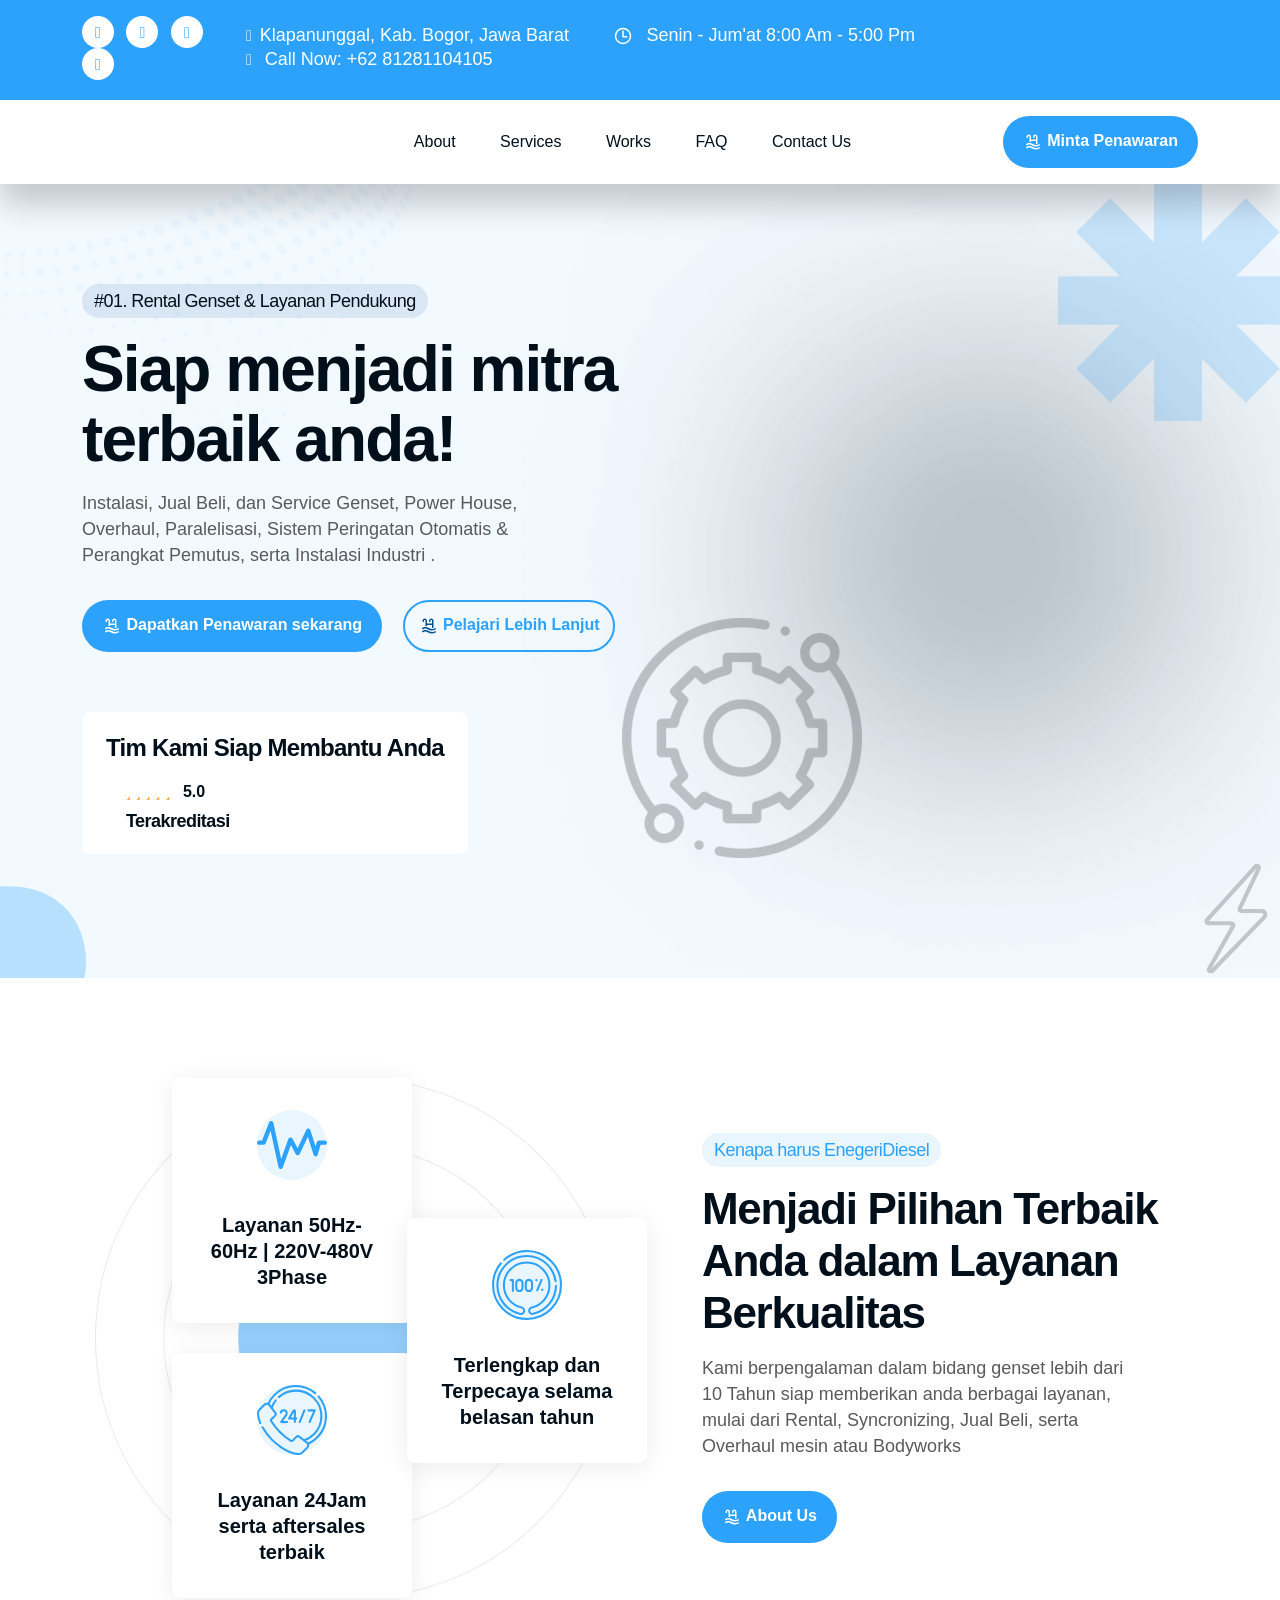
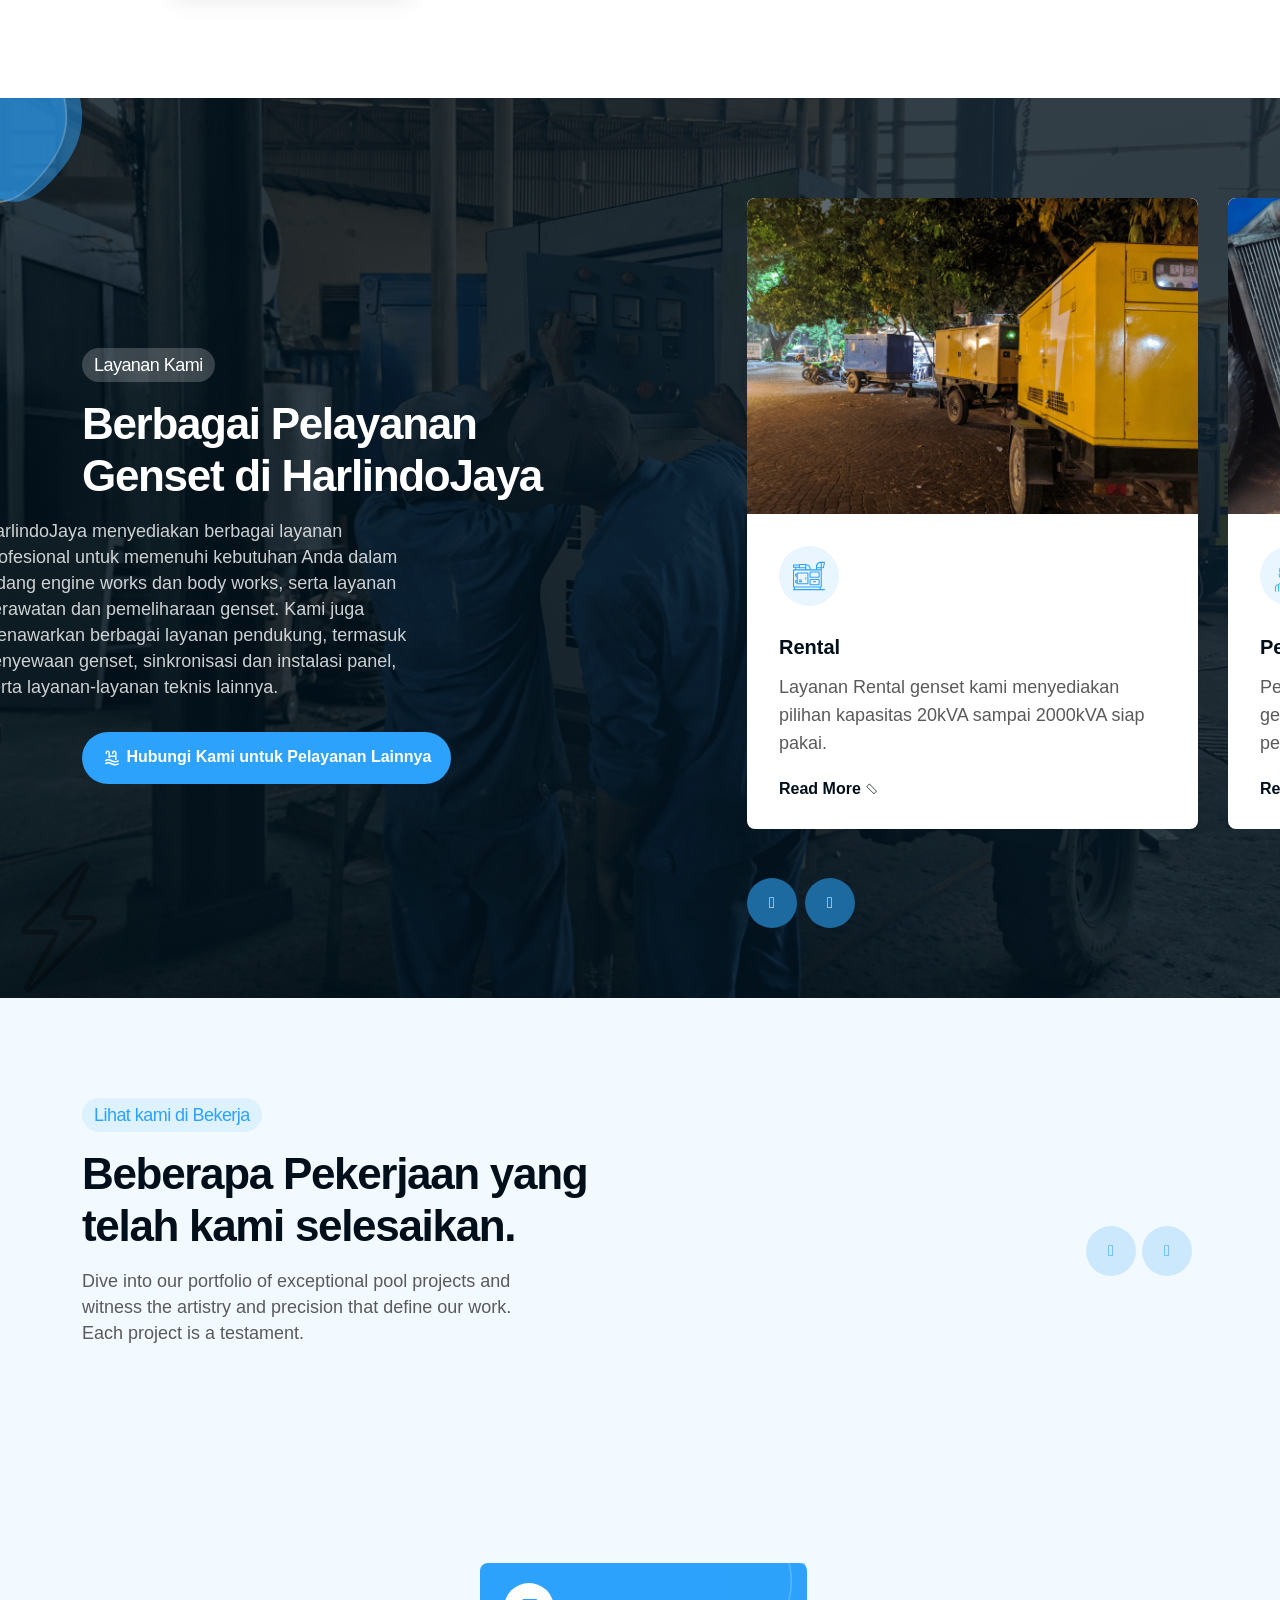
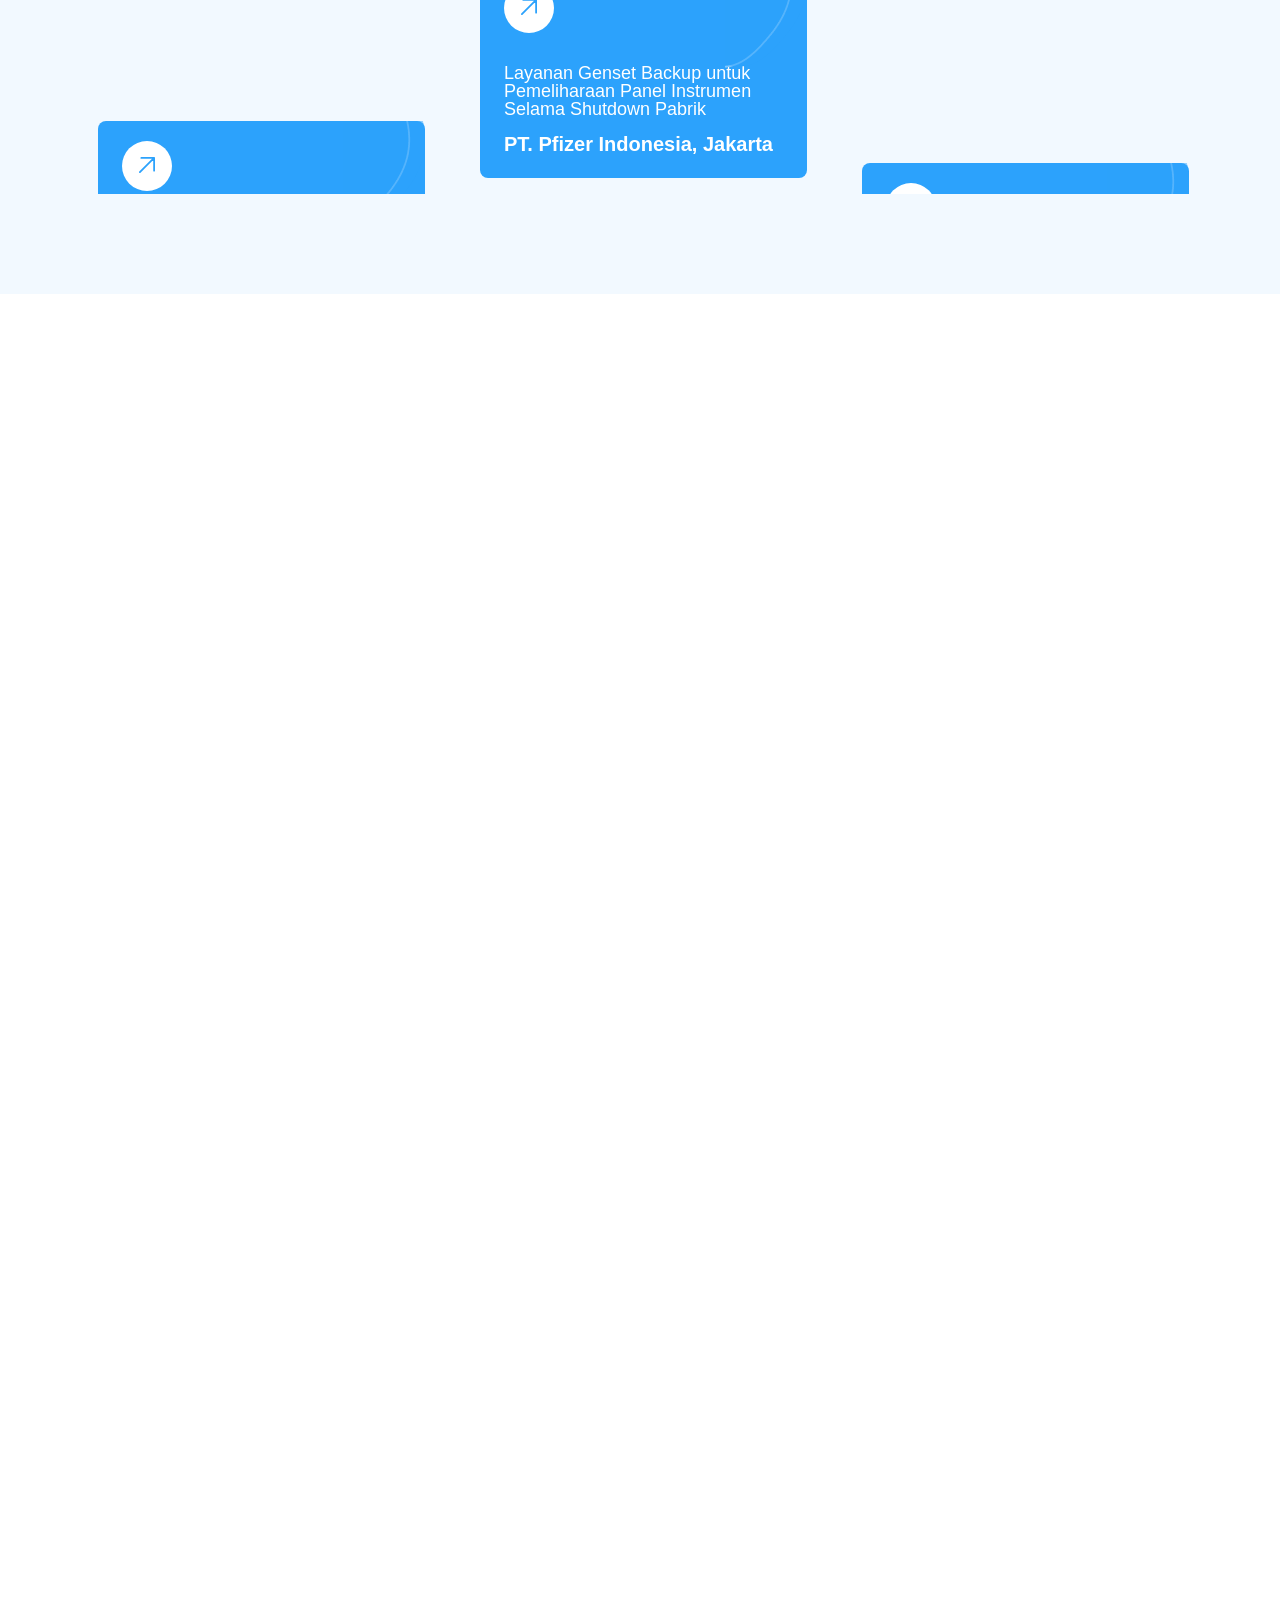
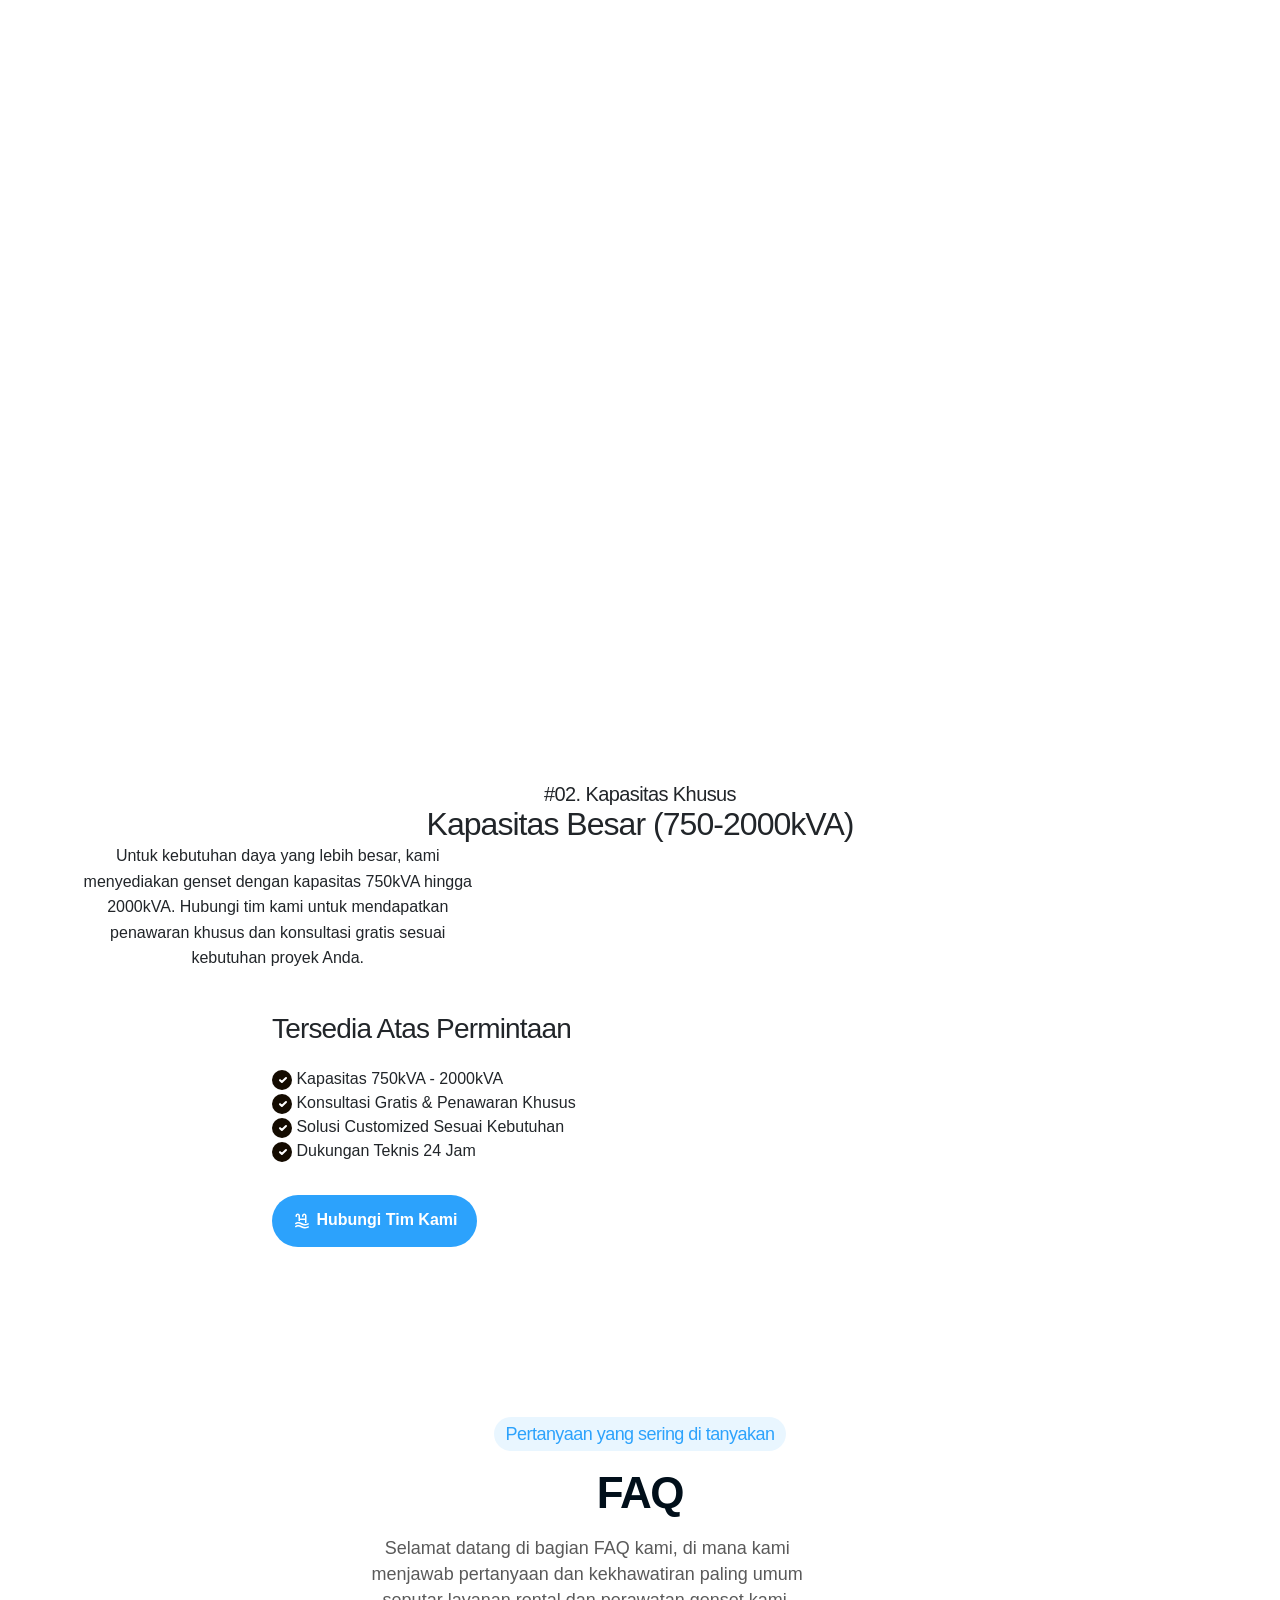
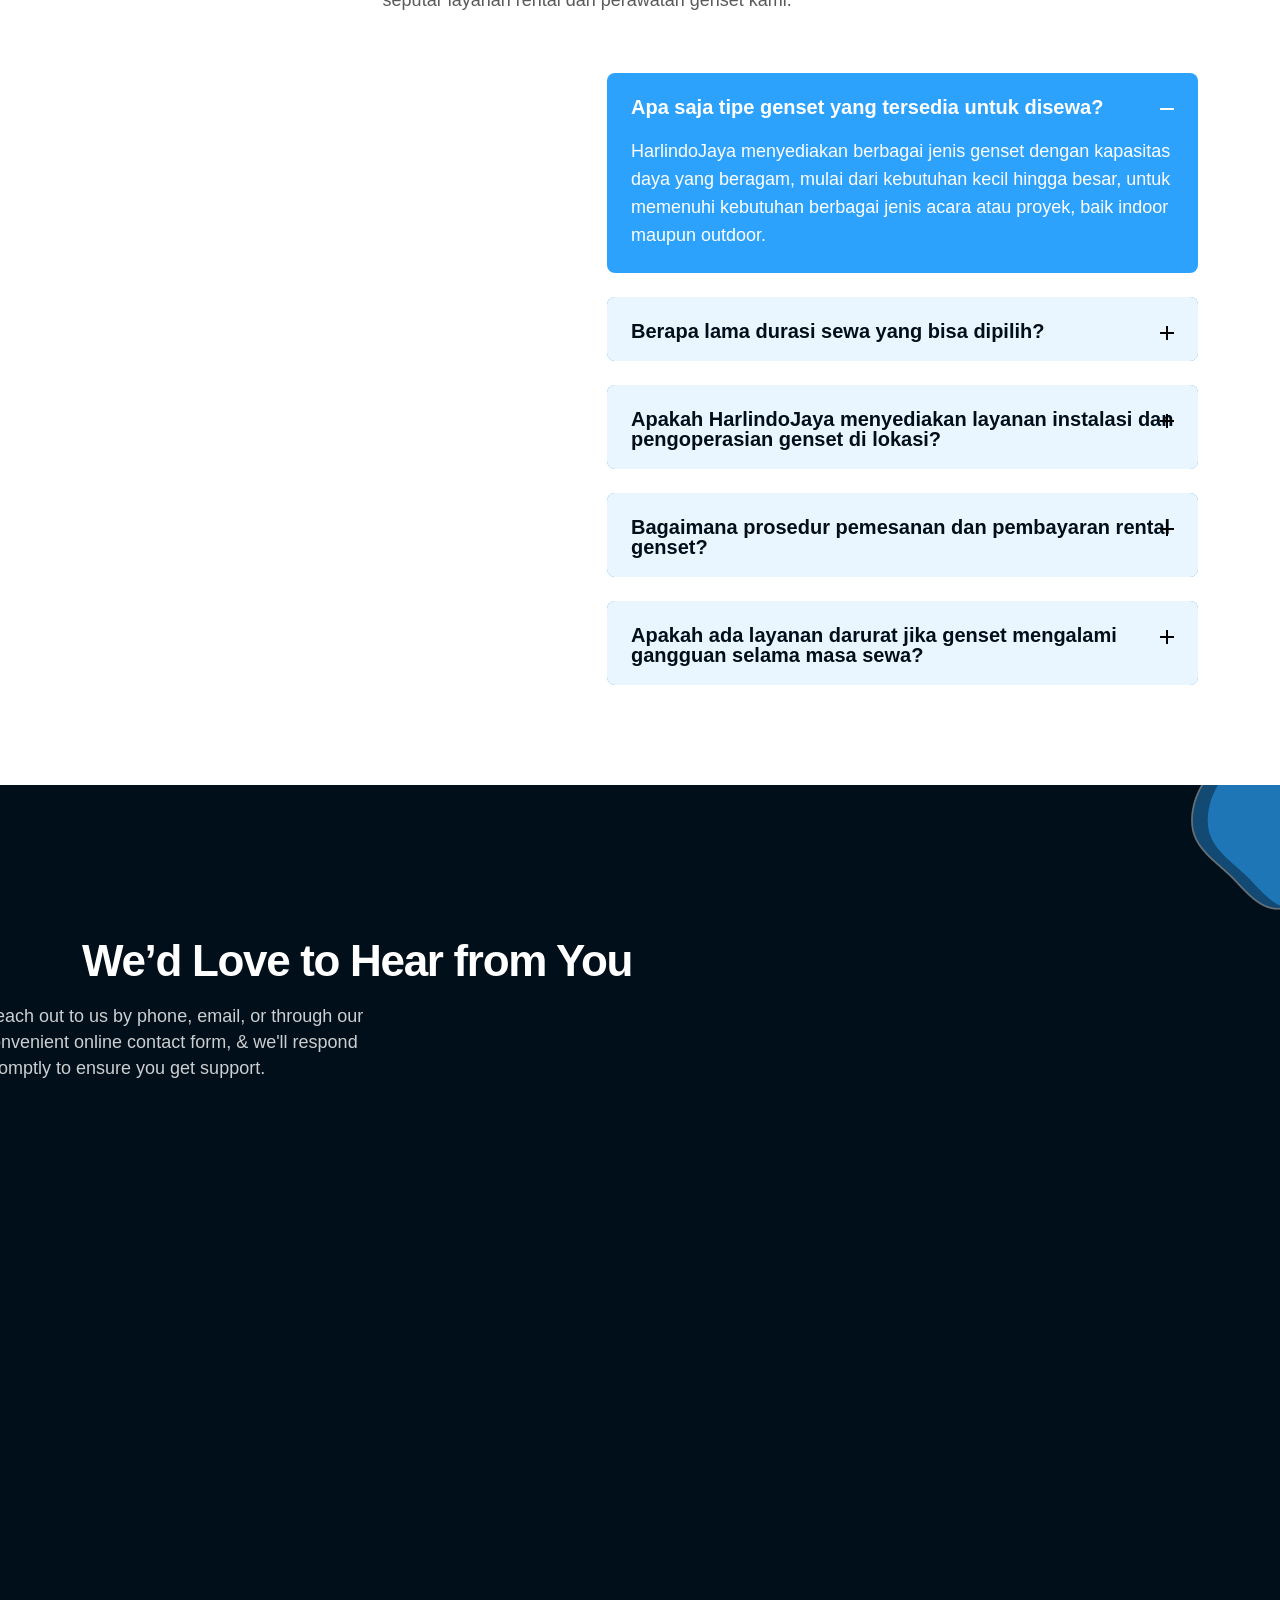
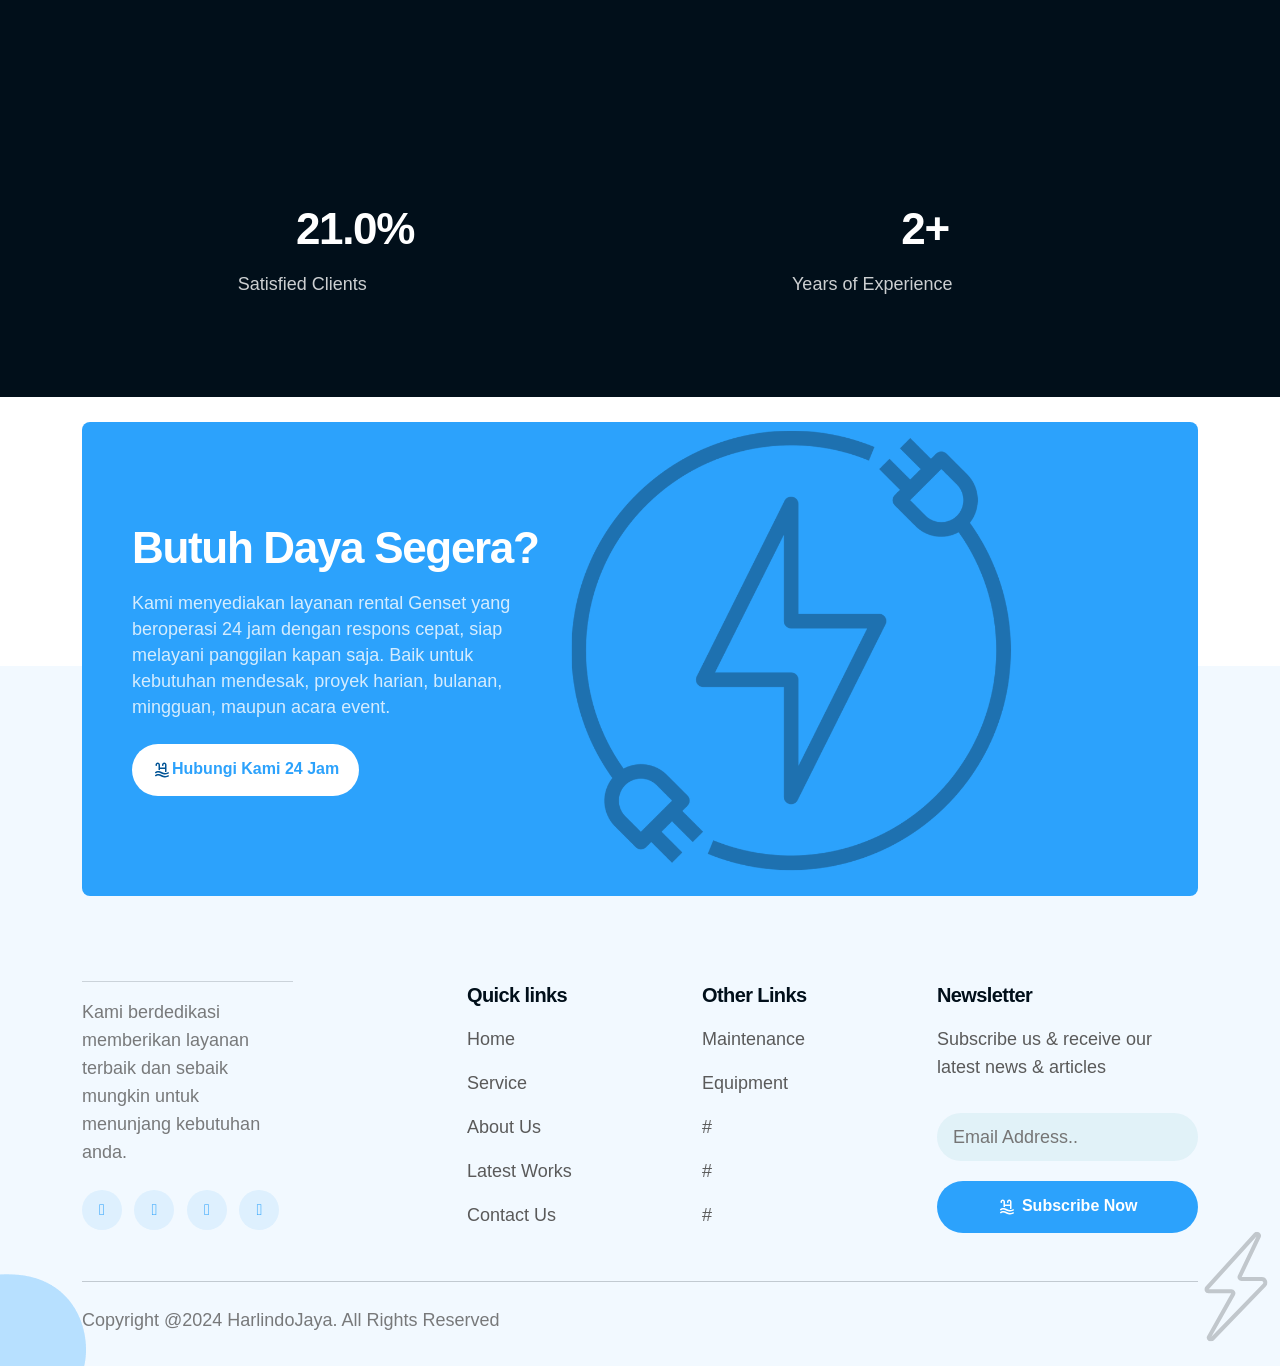
==== commit c859297c: "fix: restore full pricing structure (15 packages), add SEO meta + a11y skip-link" ====
--- a/index.html
+++ b/index.html
@@ -1,13 +1,14 @@
-<!-- Cache bust: 1779789973 -->
 <!DOCTYPE html>
 <html lang="en">
   <head>
     <meta charset="UTF-8" />
     <meta name="viewport" content="width=device-width, initial-scale=1.0" />
-    <meta name="description" content="Layanan profesional instalasi, jual beli, dan service genset & industri. Rental genset, power house, overhaul, paralelisasi, dan sistem peringatan otomatis." />
+    <meta name="description" content="HarlindoJaya - Layanan profesional rental, jual beli, instalasi, dan service genset 20kVA-2000kVA. Power house, overhaul, paralelisasi. 24/7 Jabotabek." />
+    <meta name="keywords" content="rental genset, jual genset, service genset, overhaul genset, power house, jabotabek, harlindojaya, generator set" />
+    <meta name="robots" content="index, follow" />
     <meta property="og:type" content="website" />
-    <meta property="og:title" content="Instalasi, Jual Beli, dan Service Genset & Industri | HarlindoJaya" />
-    <meta property="og:description" content="Layanan profesional instalasi, jual beli, dan service genset & industri." />
+    <meta property="og:title" content="HarlindoJaya - Heavy Duty Machine Rental | Pilihan terbaik untuk harga terbaik" />
+    <meta property="og:description" content="Rental genset 20kVA-2000kVA. 24/7 Jabotabek. Pilihan terbaik untuk harga terbaik." />
     <meta property="og:image" content="https://harlindojaya.com/assets/img/logo/fav-logo1.png" />
     <meta property="og:url" content="https://harlindojaya.com/" />
     <meta name="twitter:card" content="summary_large_image" />
@@ -47,13 +48,15 @@
     <link rel="stylesheet" href="assets/css/plugins/mobile.css" />
     <link rel="stylesheet" href="assets/css/plugins/owlcarousel.min.css" />
     <link rel="stylesheet" href="assets/css/plugins/sidebar.css" />
+    <link rel="stylesheet" href="assets/css/plugins/slick-slider.css" />
+    <link rel="stylesheet" href="assets/css/plugins/nice-select.css" />
     <link rel="stylesheet" href="assets/css/main.css" />
 
     <!--=====  JS SCRIPT LINK =======-->
     <script src="assets/js/plugins/jquery-3-6-0.min.js"></script>
   </head>
   <body class="homepage1-body">
-    <a href="#main-content" class="skip-to-content" style="position:absolute;left:-9999px;z-index:999;padding:1em;background:#1a365d;color:#fff;text-decoration:none;" onfocus="this.style.left=\'1em\';this.style.top=\'1em\';" onblur="this.style.left=\'-9999px\';">Skip to main content</a>
+    <a href="#main-content" class="skip-to-content">Skip to main content</a>
     <!-- Google Tag Manager (noscript) -->
     <noscript
       ><iframe
@@ -83,6 +86,7 @@
     <!--===== PROGRESS ENDS=======-->
 
     <!--=====HEADER START=======-->
+    <main id="main-content">
     <header>
       <div
         class="header-area homepage1 header header-sticky d-none d-lg-block"
@@ -905,7 +909,7 @@
                         <div class="space16"></div>
                         <p>Genset dengan kapasitas 20kVA</p>
                         <div class="space32"></div>
-                        <h2>Rp. 1,75jt <span>/ Hari </span></h2>
+                        <h2>Rp. 2,25jt <span>/ Hari </span></h2>
                         <div class="space20 d-lg-none d-block"></div>
                       </div>
                       <div class="space32"></div>
@@ -938,15 +942,16 @@
                   <div
                     class="col-lg-4 col-md-6"
                     data-aos="flip-left"
-                    data-aos-duration="1000"
-                  >
-                    <div class="single-pricing-area active">
+                    data-aos-duration="900"
+                  >
+                    <div class="single-pricing-area">
                       <div class="pricing-box">
-                        <h3>Daya Standar : 40kVA</h3>
+                        <h3>Daya Optimal : 30kVA</h3>
                         <div class="space16"></div>
-                        <p>Genset dengan kapasitas 40kVA</p>
+                        <p>Genset dengan kapasitas 30kVA</p>
                         <div class="space32"></div>
-                        <h2>Rp. 2jt <span>/ Hari </span></h2>
+                        <h2>Rp. 2,5jt <span>/ Hari </span></h2>
+                        <div class="space20 d-lg-none d-block"></div>
                       </div>
                       <div class="space32"></div>
                       <ul>
@@ -977,16 +982,16 @@
 
                   <div
                     class="col-lg-4 col-md-6"
-                    data-aos="flip-right"
-                    data-aos-duration="1200"
-                  >
-                    <div class="single-pricing-area">
+                    data-aos="flip-left"
+                    data-aos-duration="1000"
+                  >
+                    <div class="single-pricing-area active">
                       <div class="pricing-box">
-                        <h3>Daya Menengah : 60kVA</h3>
+                        <h3>Daya Standar : 40kVA</h3>
                         <div class="space16"></div>
-                        <p>Genset dengan kapasitas 60kVA</p>
+                        <p>Genset dengan kapasitas 40kVA</p>
                         <div class="space32"></div>
-                        <h2>Rp. 2,3jt <span>/ Hari </span></h2>
+                        <h2>Rp. 2,75jt <span>/ Hari </span></h2>
                       </div>
                       <div class="space32"></div>
                       <ul>
@@ -1014,20 +1019,19 @@
                       </div>
                     </div>
                   </div>
-                </div>
-                <div class="row">
+
                   <div
                     class="col-lg-4 col-md-6"
                     data-aos="flip-right"
-                    data-aos-duration="800"
+                    data-aos-duration="1100"
                   >
                     <div class="single-pricing-area">
                       <div class="pricing-box">
-                        <h3>Daya Andal : 80kVA</h3>
+                        <h3>Daya Kuat : 50kVA</h3>
                         <div class="space16"></div>
-                        <p>Genset dengan kapasitas 80kVA</p>
+                        <p>Genset dengan kapasitas 50kVA</p>
                         <div class="space32"></div>
-                        <h2>Rp. 2,75jt <span>/ Hari </span></h2>
+                        <h2>Rp. 3,25jt <span>/ Hari </span></h2>
                         <div class="space20 d-lg-none d-block"></div>
                       </div>
                       <div class="space32"></div>
@@ -1059,16 +1063,16 @@
 
                   <div
                     class="col-lg-4 col-md-6"
-                    data-aos="flip-left"
-                    data-aos-duration="1000"
-                  >
-                    <div class="single-pricing-area active">
+                    data-aos="flip-right"
+                    data-aos-duration="1200"
+                  >
+                    <div class="single-pricing-area">
                       <div class="pricing-box">
-                        <h3>Daya Tinggi : 100kVA</h3>
+                        <h3>Daya Menengah : 60kVA</h3>
                         <div class="space16"></div>
-                        <p>Genset dengan kapasitas 100kVA</p>
+                        <p>Genset dengan kapasitas 60kVA</p>
                         <div class="space32"></div>
-                        <h2>Rp. 4jt <span>/ Hari </span></h2>
+                        <h2>Rp. 3,5jt <span>/ Hari </span></h2>
                       </div>
                       <div class="space32"></div>
                       <ul>
@@ -1096,19 +1100,21 @@
                       </div>
                     </div>
                   </div>
-
+                </div>
+                <div class="row">
                   <div
                     class="col-lg-4 col-md-6"
                     data-aos="flip-right"
-                    data-aos-duration="1200"
+                    data-aos-duration="800"
                   >
                     <div class="single-pricing-area">
                       <div class="pricing-box">
-                        <h3>Daya Superior : 150kVA</h3>
+                        <h3>Daya Andal : 80kVA</h3>
                         <div class="space16"></div>
-                        <p>Genset dengan kapasitas 150kVA</p>
+                        <p>Genset dengan kapasitas 80kVA</p>
                         <div class="space32"></div>
-                        <h2>Rp. 6jt <span>/ Hari </span></h2>
+                        <h2>Rp. 4,5jt <span>/ Hari </span></h2>
+                        <div class="space20 d-lg-none d-block"></div>
                       </div>
                       <div class="space32"></div>
                       <ul>
@@ -1136,21 +1142,19 @@
                       </div>
                     </div>
                   </div>
-                </div>
-                <div class="row">
+
                   <div
                     class="col-lg-4 col-md-6"
-                    data-aos="flip-right"
-                    data-aos-duration="800"
-                  >
-                    <div class="single-pricing-area">
+                    data-aos="flip-left"
+                    data-aos-duration="1000"
+                  >
+                    <div class="single-pricing-area active">
                       <div class="pricing-box">
-                        <h3>Daya Profesional : 200kVA</h3>
+                        <h3>Daya Tinggi : 100kVA</h3>
                         <div class="space16"></div>
-                        <p>Genset dengan kapasitas 200kVA</p>
+                        <p>Genset dengan kapasitas 100kVA</p>
                         <div class="space32"></div>
-                        <h2>Rp. 7jt <span>/ Hari </span></h2>
-                        <div class="space20 d-lg-none d-block"></div>
+                        <h2>Rp. 5jt <span>/ Hari </span></h2>
                       </div>
                       <div class="space32"></div>
                       <ul>
@@ -1182,15 +1186,16 @@
                   <div
                     class="col-lg-4 col-md-6"
                     data-aos="flip-left"
-                    data-aos-duration="1000"
-                  >
-                    <div class="single-pricing-area active">
+                    data-aos-duration="1300"
+                  >
+                    <div class="single-pricing-area">
                       <div class="pricing-box">
-                        <h3>Daya Industri : 250kVA</h3>
+                        <h3>Daya Ekstra : 125kVA</h3>
                         <div class="space16"></div>
-                        <p>Genset dengan kapasitas 250kVA</p>
+                        <p>Genset dengan kapasitas 125kVA</p>
                         <div class="space32"></div>
-                        <h2>Rp. 9,5jt <span>/ Hari </span></h2>
+                        <h2>Rp. 6jt <span>/ Hari </span></h2>
+                        <div class="space20 d-lg-none d-block"></div>
                       </div>
                       <div class="space32"></div>
                       <ul>
@@ -1200,11 +1205,11 @@
                         </li>
                         <li>
                           <img src="assets/img/icons/check-icon1.svg" alt="" />
-                          10 Jam Operasional
-                        </li>
-                        <li>
-                          <img src="assets/img/icons/check-icon1.svg" alt="" />
-                          Kabel Power 20 Meter
+                          12 Jam Operasional
+                        </li>
+                        <li>
+                          <img src="assets/img/icons/check-icon1.svg" alt="" />
+                          Kabel Power 50 Meter
                         </li>
                       </ul>
                       <div class="space12"></div>
@@ -1226,11 +1231,11 @@
                   >
                     <div class="single-pricing-area">
                       <div class="pricing-box">
-                        <h3>Daya Korporat : 300kVA</h3>
+                        <h3>Daya Superior : 150kVA</h3>
                         <div class="space16"></div>
-                        <p>Genset dengan kapasitas 300kVA</p>
+                        <p>Genset dengan kapasitas 150kVA</p>
                         <div class="space32"></div>
-                        <h2>Rp. 12,5jt <span>/ Hari </span></h2>
+                        <h2>Rp. 7,5jt <span>/ Hari </span></h2>
                       </div>
                       <div class="space32"></div>
                       <ul>
@@ -1240,11 +1245,11 @@
                         </li>
                         <li>
                           <img src="assets/img/icons/check-icon1.svg" alt="" />
-                          10 Jam Operasional
-                        </li>
-                        <li>
-                          <img src="assets/img/icons/check-icon1.svg" alt="" />
-                          Kabel Power 20 Meter
+                          12 Jam Operasional
+                        </li>
+                        <li>
+                          <img src="assets/img/icons/check-icon1.svg" alt="" />
+                          Kabel Power 50 Meter
                         </li>
                       </ul>
                       <div class="space12"></div>
@@ -1267,11 +1272,11 @@
                   >
                     <div class="single-pricing-area">
                       <div class="pricing-box">
-                        <h3>Daya Maksimal : 500kVA</h3>
+                        <h3>Daya Profesional : 200kVA</h3>
                         <div class="space16"></div>
-                        <p>Genset dengan kapasitas 500kVA</p>
+                        <p>Genset dengan kapasitas 200kVA</p>
                         <div class="space32"></div>
-                        <h2>Rp. 35jt <span>/ Hari </span></h2>
+                        <h2>Rp. 10jt <span>/ Hari </span></h2>
                         <div class="space20 d-lg-none d-block"></div>
                       </div>
                       <div class="space32"></div>
@@ -1282,11 +1287,11 @@
                         </li>
                         <li>
                           <img src="assets/img/icons/check-icon1.svg" alt="" />
-                          10 Jam Operasional
-                        </li>
-                        <li>
-                          <img src="assets/img/icons/check-icon1.svg" alt="" />
-                          Kabel Power 20 Meter
+                          12 Jam Operasional
+                        </li>
+                        <li>
+                          <img src="assets/img/icons/check-icon1.svg" alt="" />
+                          Kabel Power 50 Meter
                         </li>
                       </ul>
                       <div class="space12"></div>
@@ -1300,6 +1305,210 @@
                       </div>
                     </div>
                   </div>
+
+                  <div
+                    class="col-lg-4 col-md-6"
+                    data-aos="flip-left"
+                    data-aos-duration="1000"
+                  >
+                    <div class="single-pricing-area active">
+                      <div class="pricing-box">
+                        <h3>Daya Industri : 250kVA</h3>
+                        <div class="space16"></div>
+                        <p>Genset dengan kapasitas 250kVA</p>
+                        <div class="space32"></div>
+                        <h2>Rp. 12,5jt <span>/ Hari </span></h2>
+                      </div>
+                      <div class="space32"></div>
+                      <ul>
+                        <li>
+                          <img src="assets/img/icons/check-icon1.svg" alt="" />
+                          Bebas Repot Urusan Transportasi
+                        </li>
+                        <li>
+                          <img src="assets/img/icons/check-icon1.svg" alt="" />
+                          10 Jam Operasional
+                        </li>
+                        <li>
+                          <img src="assets/img/icons/check-icon1.svg" alt="" />
+                          Kabel Power 20 Meter
+                        </li>
+                      </ul>
+                      <div class="space12"></div>
+                      <div class="btn-area1">
+                        <a
+                          href="https://wa.me/6281281104105?text=Halo%20saya%20ingin%20menyewa%20genset.%20Bisakah%20saya%20mendapatkan%20informasi%20lebih%20lanjut%3F"
+                          class="header-btn1"
+                          ><img src="assets/img/icons/logo-icon1.svg" alt="" />
+                          Info Lanjut</a
+                        >
+                      </div>
+                    </div>
+                  </div>
+
+                  <div
+                    class="col-lg-4 col-md-6"
+                    data-aos="flip-right"
+                    data-aos-duration="1200"
+                  >
+                    <div class="single-pricing-area">
+                      <div class="pricing-box">
+                        <h3>Daya Korporat : 300kVA</h3>
+                        <div class="space16"></div>
+                        <p>Genset dengan kapasitas 300kVA</p>
+                        <div class="space32"></div>
+                        <h2>Rp. 17,5jt <span>/ Hari </span></h2>
+                      </div>
+                      <div class="space32"></div>
+                      <ul>
+                        <li>
+                          <img src="assets/img/icons/check-icon1.svg" alt="" />
+                          Bebas Repot Urusan Transportasi
+                        </li>
+                        <li>
+                          <img src="assets/img/icons/check-icon1.svg" alt="" />
+                          10 Jam Operasional
+                        </li>
+                        <li>
+                          <img src="assets/img/icons/check-icon1.svg" alt="" />
+                          Kabel Power 20 Meter
+                        </li>
+                      </ul>
+                      <div class="space12"></div>
+                      <div class="btn-area1">
+                        <a
+                          href="https://wa.me/6281281104105?text=Halo%20saya%20ingin%20menyewa%20genset.%20Bisakah%20saya%20mendapatkan%20informasi%20lebih%20lanjut%3F"
+                          class="header-btn1"
+                          ><img src="assets/img/icons/logo-icon1.svg" alt="" />
+                          Info Lanjut</a
+                        >
+                      </div>
+                    </div>
+                  </div>
+                </div>
+                <div class="row">
+                  <div
+                    class="col-lg-4 col-md-6"
+                    data-aos="flip-left"
+                    data-aos-duration="800"
+                  >
+                    <div class="single-pricing-area">
+                      <div class="pricing-box">
+                        <h3>Daya Premium : 350kVA</h3>
+                        <div class="space16"></div>
+                        <p>Genset dengan kapasitas 350kVA</p>
+                        <div class="space32"></div>
+                        <h2>Rp. 25jt <span>/ Hari </span></h2>
+                        <div class="space20 d-lg-none d-block"></div>
+                      </div>
+                      <div class="space32"></div>
+                      <ul>
+                        <li>
+                          <img src="assets/img/icons/check-icon1.svg" alt="" />
+                          Bebas Repot Urusan Transportasi
+                        </li>
+                        <li>
+                          <img src="assets/img/icons/check-icon1.svg" alt="" />
+                          10 Jam Operasional
+                        </li>
+                        <li>
+                          <img src="assets/img/icons/check-icon1.svg" alt="" />
+                          Kabel Power 20 Meter
+                        </li>
+                      </ul>
+                      <div class="space12"></div>
+                      <div class="btn-area1">
+                        <a
+                          href="https://wa.me/6281281104105?text=Halo%20saya%20ingin%20menyewa%20genset.%20Bisakah%20saya%20mendapatkan%20informasi%20lebih%20lanjut%3F"
+                          class="header-btn1"
+                          ><img src="assets/img/icons/logo-icon1.svg" alt="" />
+                          Info Lanjut</a
+                        >
+                      </div>
+                    </div>
+                  </div>
+
+                  <div
+                    class="col-lg-4 col-md-6"
+                    data-aos="flip-right"
+                    data-aos-duration="900"
+                  >
+                    <div class="single-pricing-area">
+                      <div class="pricing-box">
+                        <h3>Daya Besar : 400kVA</h3>
+                        <div class="space16"></div>
+                        <p>Genset dengan kapasitas 400kVA</p>
+                        <div class="space32"></div>
+                        <h2>Rp. 35jt <span>/ Hari </span></h2>
+                        <div class="space20 d-lg-none d-block"></div>
+                      </div>
+                      <div class="space32"></div>
+                      <ul>
+                        <li>
+                          <img src="assets/img/icons/check-icon1.svg" alt="" />
+                          Bebas Repot Urusan Transportasi
+                        </li>
+                        <li>
+                          <img src="assets/img/icons/check-icon1.svg" alt="" />
+                          10 Jam Operasional
+                        </li>
+                        <li>
+                          <img src="assets/img/icons/check-icon1.svg" alt="" />
+                          Kabel Power 20 Meter
+                        </li>
+                      </ul>
+                      <div class="space12"></div>
+                      <div class="btn-area1">
+                        <a
+                          href="https://wa.me/6281281104105?text=Halo%20saya%20ingin%20menyewa%20genset.%20Bisakah%20saya%20mendapatkan%20informasi%20lebih%20lanjut%3F"
+                          class="header-btn1"
+                          ><img src="assets/img/icons/logo-icon1.svg" alt="" />
+                          Info Lanjut</a
+                        >
+                      </div>
+                    </div>
+                  </div>
+
+                  <div
+                    class="col-lg-4 col-md-6"
+                    data-aos="flip-right"
+                    data-aos-duration="800"
+                  >
+                    <div class="single-pricing-area">
+                      <div class="pricing-box">
+                        <h3>Daya Maksimal : 500kVA</h3>
+                        <div class="space16"></div>
+                        <p>Genset dengan kapasitas 500kVA</p>
+                        <div class="space32"></div>
+                        <h2>Rp. 45jt <span>/ Hari </span></h2>
+                        <div class="space20 d-lg-none d-block"></div>
+                      </div>
+                      <div class="space32"></div>
+                      <ul>
+                        <li>
+                          <img src="assets/img/icons/check-icon1.svg" alt="" />
+                          Bebas Repot Urusan Transportasi
+                        </li>
+                        <li>
+                          <img src="assets/img/icons/check-icon1.svg" alt="" />
+                          10 Jam Operasional
+                        </li>
+                        <li>
+                          <img src="assets/img/icons/check-icon1.svg" alt="" />
+                          Kabel Power 20 Meter
+                        </li>
+                      </ul>
+                      <div class="space12"></div>
+                      <div class="btn-area1">
+                        <a
+                          href="https://wa.me/6281281104105?text=Halo%20saya%20ingin%20menyewa%20genset.%20Bisakah%20saya%20mendapatkan%20informasi%20lebih%20lanjut%3F"
+                          class="header-btn1"
+                          ><img src="assets/img/icons/logo-icon1.svg" alt="" />
+                          Info Lanjut</a
+                        >
+                      </div>
+                    </div>
+                  </div>
                 </div>
               </div>
             </div>
@@ -1307,6 +1516,66 @@
         </div>
       </div>
       <!--===== PRICING AREA ENDS =======-->
+
+      <!--===== CUSTOM CAPACITY AREA STARTS =======-->
+      <div class="custom-capacity-section-area sp2">
+        <div class="container">
+          <div class="row">
+            <div class="col-lg-12">
+              <div class="section-title-area text-center">
+                <h5 data-aos="fade-up" data-aos-duration="800">
+                  #02. Kapasitas Khusus
+                </h5>
+                <h2 data-aos="fade-up" data-aos-duration="1000">
+                  Kapasitas Besar (750-2000kVA)
+                </h2>
+                <p data-aos="fade-up" data-aos-duration="1200">
+                  Untuk kebutuhan daya yang lebih besar, kami menyediakan genset dengan kapasitas 750kVA hingga 2000kVA. Hubungi tim kami untuk mendapatkan penawaran khusus dan konsultasi gratis sesuai kebutuhan proyek Anda.
+                </p>
+              </div>
+              <div class="space40"></div>
+              <div class="row">
+                <div class="col-lg-8 offset-lg-2">
+                  <div class="custom-capacity-box" data-aos="zoom-in" data-aos-duration="800">
+                    <div class="capacity-content">
+                      <h3>Tersedia Atas Permintaan</h3>
+                      <div class="space20"></div>
+                      <ul class="capacity-features">
+                        <li>
+                          <img src="assets/img/icons/check-icon1.svg" alt="" />
+                          Kapasitas 750kVA - 2000kVA
+                        </li>
+                        <li>
+                          <img src="assets/img/icons/check-icon1.svg" alt="" />
+                          Konsultasi Gratis & Penawaran Khusus
+                        </li>
+                        <li>
+                          <img src="assets/img/icons/check-icon1.svg" alt="" />
+                          Solusi Customized Sesuai Kebutuhan
+                        </li>
+                        <li>
+                          <img src="assets/img/icons/check-icon1.svg" alt="" />
+                          Dukungan Teknis 24 Jam
+                        </li>
+                      </ul>
+                      <div class="space32"></div>
+                      <div class="btn-area1">
+                        <a
+                          href="https://wa.me/6281281104105?text=Halo%20saya%20membutuhkan%20genset%20kapasitas%20besar%20750-2000kVA.%20Bisakah%20saya%20mendapatkan%20penawaran%20khusus%3F"
+                          class="header-btn1"
+                          ><img src="assets/img/icons/logo-icon1.svg" alt="" />
+                          Hubungi Tim Kami</a
+                        >
+                      </div>
+                    </div>
+                  </div>
+                </div>
+              </div>
+            </div>
+          </div>
+        </div>
+      </div>
+      <!--===== CUSTOM CAPACITY AREA ENDS =======-->
 
       <!--===== FAQ AREA STARTS =======-->
       <div class="faq1-section-area sp1" id="faq">
@@ -1717,10 +1986,12 @@
     <script src="assets/js/plugins/magnific-popup.js"></script>
     <script src="assets/js/plugins/mobilemenu.js"></script>
     <script src="assets/js/plugins/owlcarousel.min.js"></script>
+    <script src="assets/js/plugins/nice-select.js"></script>
     <script src="assets/js/plugins/waypoints.js"></script>
     <script src="assets/js/plugins/gsap.min.js"></script>
     <script src="assets/js/plugins/ScrollTrigger.min.js"></script>
     <script src="assets/js/plugins/Splitetext.js"></script>
+    <script src="assets/js/plugins/slick-slider.js"></script>
     <script src="assets/js/plugins/circle-progress.js"></script>
     <script src="assets/js/plugins/ripples.js"></script>
     <script src="assets/js/main.js"></script>
--- a/assets/css/main.css
+++ b/assets/css/main.css
@@ -1,12 +1,13 @@
-/* ===== HIGH-END DESIGN TOKENS ===== */
+/* ===== HIGH-END MOTION TOKENS ===== */
 :root {
-  /* Motion tokens */
   --duration-fast: 0.22s;
   --duration-base: 0.45s;
   --duration-slow: 0.7s;
   --ease-out-expo: cubic-bezier(0.16, 1, 0.3, 1);
-  
-  /* Typography tokens */
+}
+
+/* ===== TYPOGRAPHY TOKENS ===== */
+:root {
   --line-height-tight: 1.1;
   --line-height-snug: 1.15;
   --line-height-normal: 1.3;
@@ -14,8 +15,10 @@
   --line-height-loose: 1.5;
   --letter-spacing-tight: -0.03em;
   --letter-spacing-normal: 0;
-  
-  /* Spacing tokens */
+}
+
+/* ===== SPACING TOKENS ===== */
+:root {
   --space-xs: 0.5rem;   /* 8px */
   --space-sm: 0.75rem;  /* 12px */
   --space-md: 1rem;     /* 16px */
@@ -23,8 +26,10 @@
   --space-xl: 2rem;     /* 32px */
   --space-2xl: 3rem;    /* 48px */
   --space-3xl: 4rem;    /* 64px */
-  
-  /* Component tokens */
+}
+
+/* ===== COMPONENT TOKENS ===== */
+:root {
   --border-radius-sm: 0.375rem;
   --border-radius-md: 0.5rem;
   --border-radius-lg: 0.75rem;
@@ -50,11 +55,13 @@
   top: 6px;
 }
 
+/* Focus visible for keyboard navigation */
 :focus-visible {
   outline: 2px solid #0066cc;
   outline-offset: 2px;
 }
 
+/* Reduced motion support */
 @media (prefers-reduced-motion: reduce) {
   * {
     animation-duration: 0.01ms !important;
@@ -63,7 +70,7 @@
   }
 }
 
-/* ===== ENHANCED GLOBAL STYLES ===== */
+/* ===== GLOBAL STYLES ===== */
 a, a:hover {
   text-decoration: none;
   transition: all var(--duration-base) var(--ease-out-expo);
@@ -115,8 +122,7 @@
 img {
   max-width: 100%;
   max-height: 100%;
-}
-@import url("https://fonts.googleapis.com/css2?family=Figtree:ital,wght@0,300..900;1,300..900&display=swap");
+}@import url("https://fonts.googleapis.com/css2?family=Figtree:ital,wght@0,300..900;1,300..900&display=swap");
 a, a:hover {
   text-decoration: none;
 }
@@ -14186,28 +14192,38 @@
   margin: 0 8px 0 0;
 }
 
-/*============= PROJECTS CSS AREA ===============*//*# sourceMappingURL=main.css.map *//* ===== CAROUSEL OVERFLOW FIX ===== */
-.service1-section-area .service-slider-area.owl-carousel {
-  overflow: hidden;
-}
-
-.service1-section-area .service-slider-area.owl-carousel .owl-stage-outer {
-  position: relative !important;
-}
-
-.work1-section-area .work-slider-area.owl-carousel {
-  overflow: hidden;
-}
-
-.work1-section-area .work-slider-area.owl-carousel .owl-stage-outer {
-  position: relative !important;
-}
-
-/* Ensure carousel containers don't overflow */
-.owl-carousel {
-  overflow: hidden;
-}
-
-.owl-stage-outer {
-  overflow: hidden;
-}+/*============= PROJECTS CSS AREA ===============*//*# sourceMappingURL=main.css.map */
+/* ===== Accessibility: Skip to Content ===== */
+.skip-to-content {
+  position: absolute;
+  left: -9999px;
+  top: 1em;
+  z-index: 999;
+  padding: 1em 1.5em;
+  background: #1a365d;
+  color: #fff;
+  text-decoration: none;
+  border-radius: 4px;
+  font-weight: 600;
+}
+.skip-to-content:focus {
+  left: 1em;
+  outline: 2px solid #f59e0b;
+  outline-offset: 2px;
+}
+
+/* Focus-visible styling */
+*:focus-visible {
+  outline: 2px solid #f59e0b;
+  outline-offset: 2px;
+}
+
+/* Reduced motion */
+@media (prefers-reduced-motion: reduce) {
+  *, *::before, *::after {
+    animation-duration: 0.01ms !important;
+    animation-iteration-count: 1 !important;
+    transition-duration: 0.01ms !important;
+    scroll-behavior: auto !important;
+  }
+}
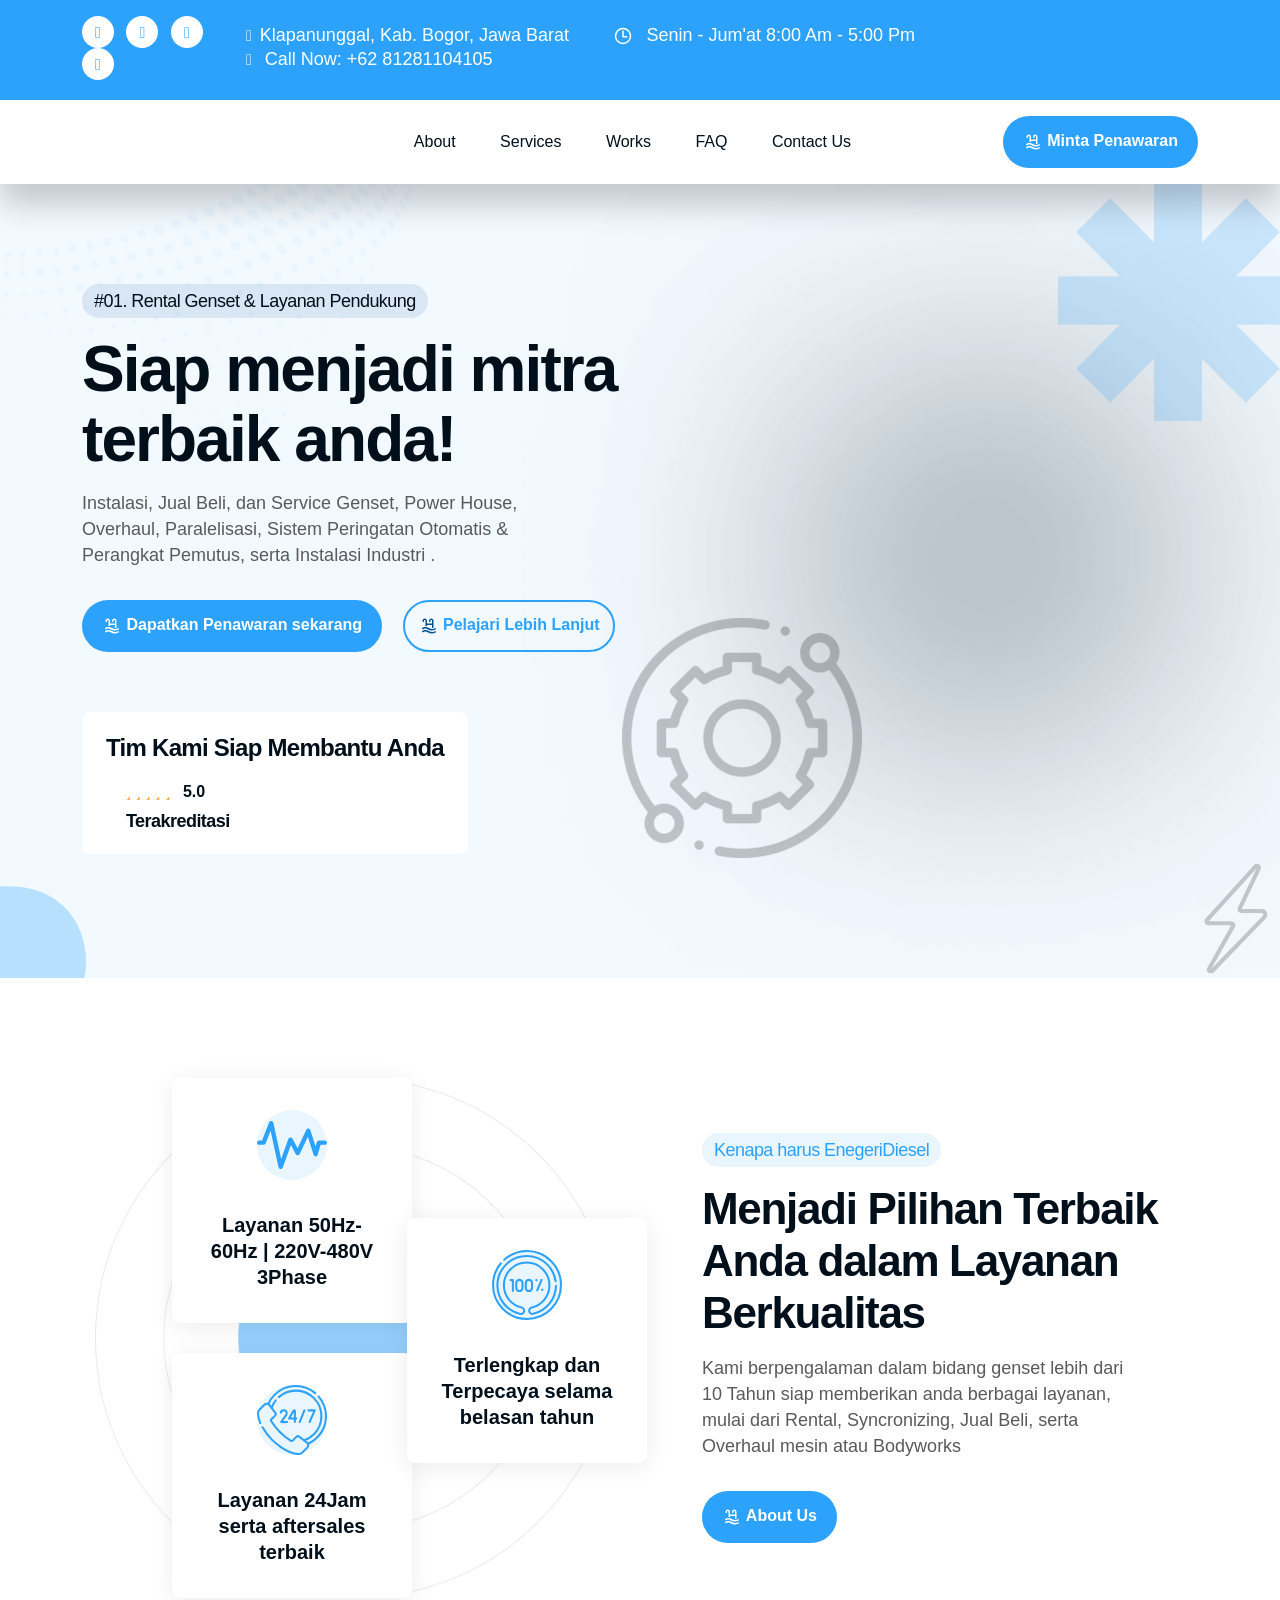
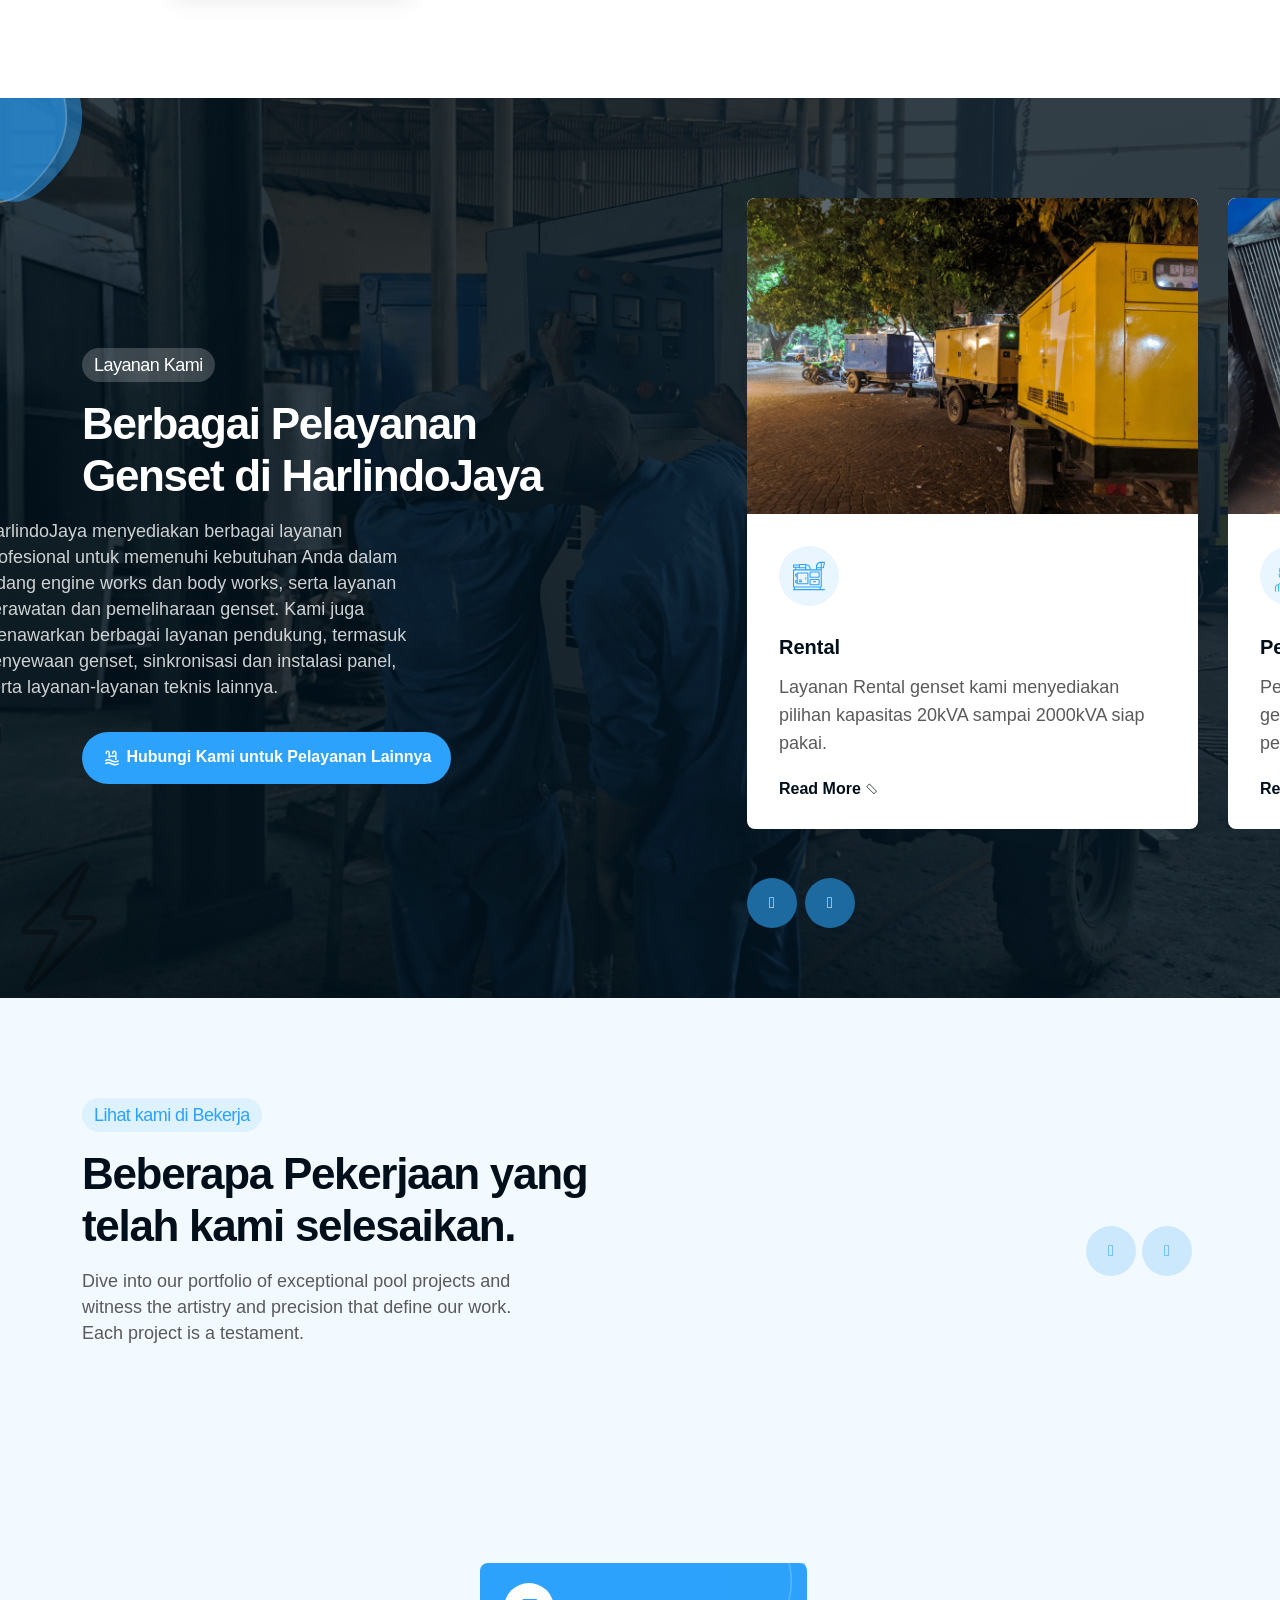
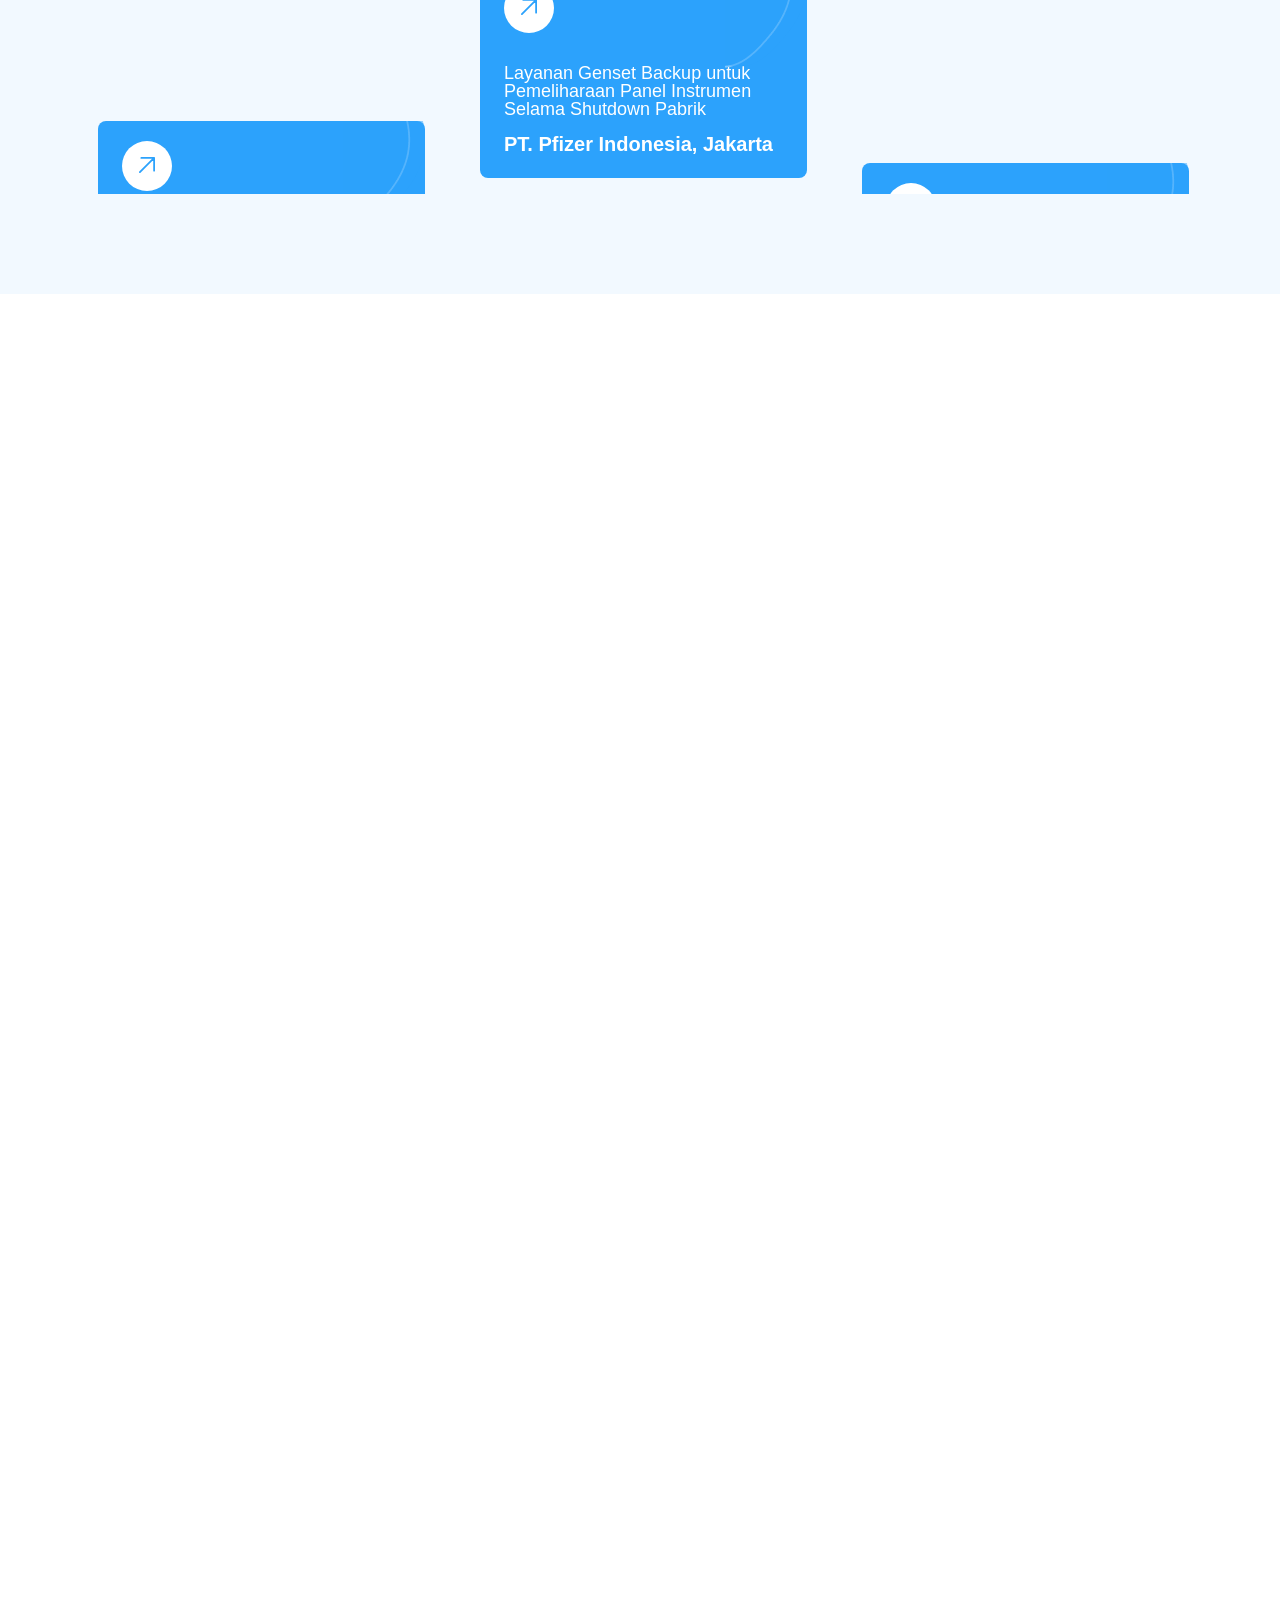
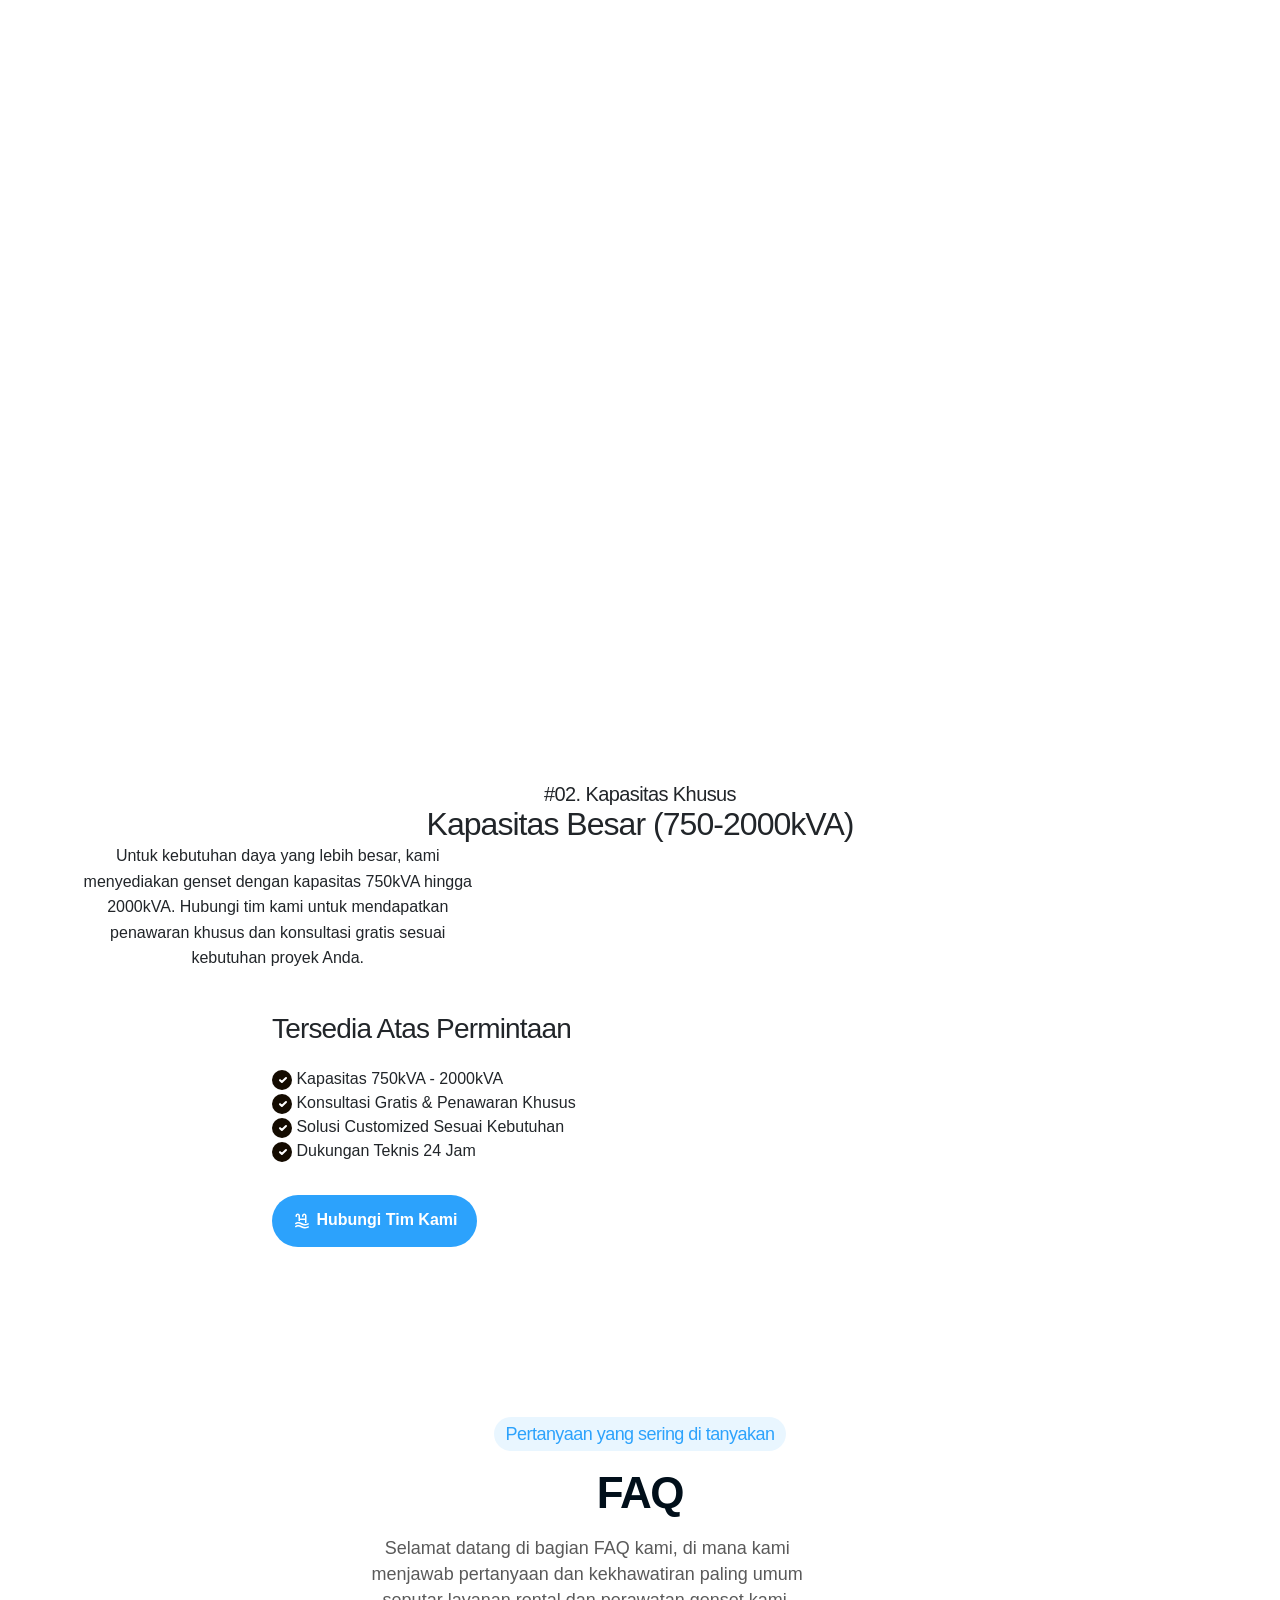
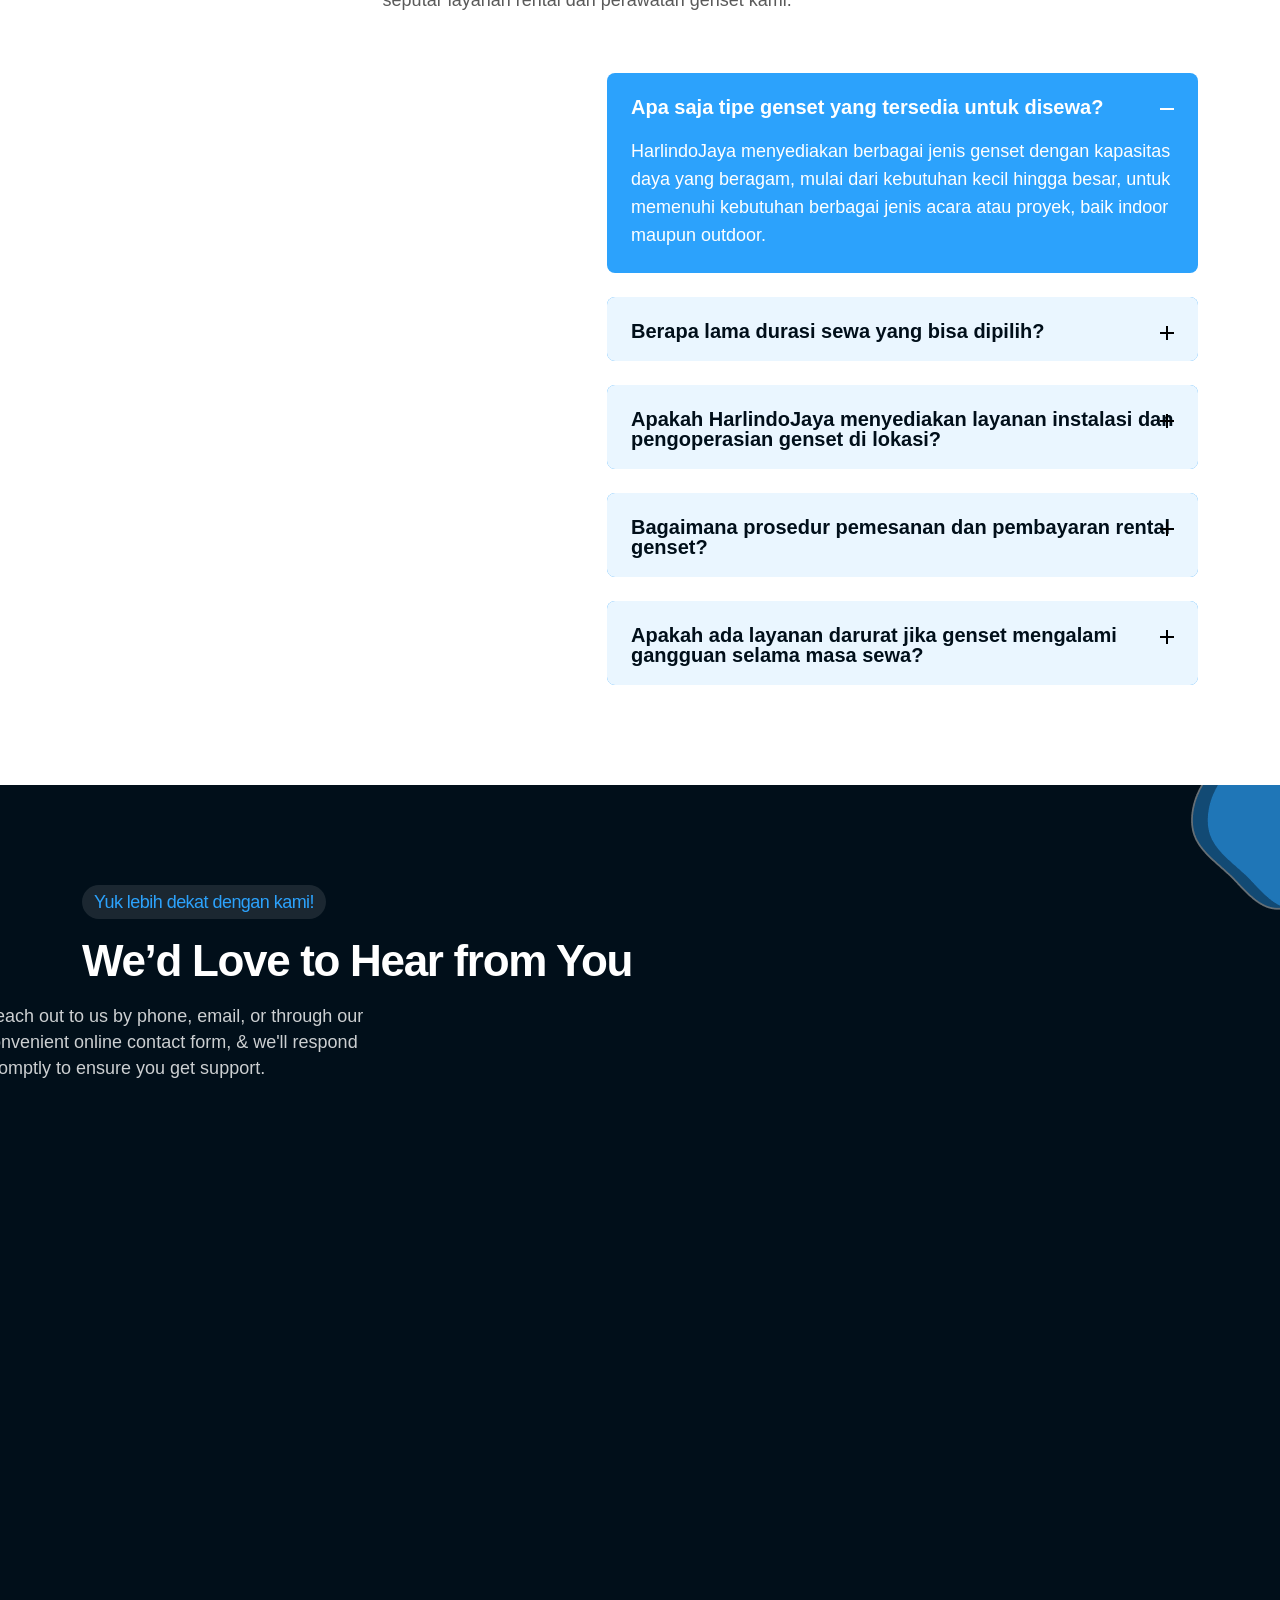
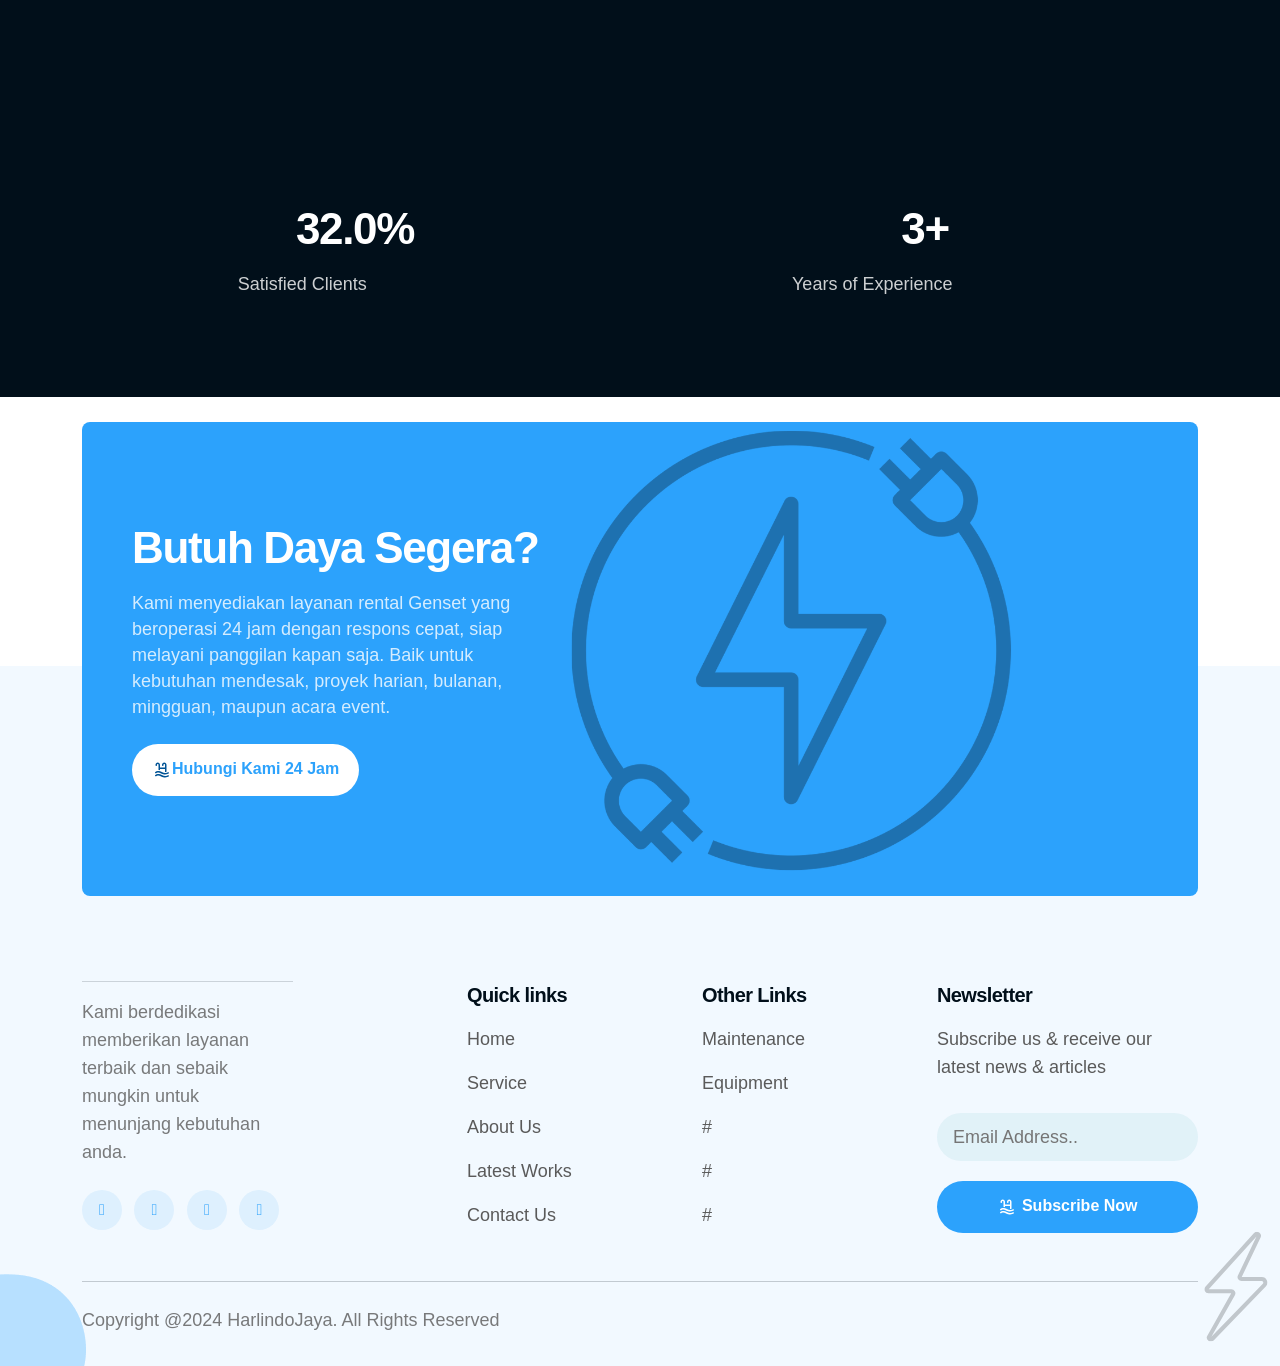
==== commit d6fe8277: "fix: remove dead nice-select/slick-slider HTML references" ====
--- a/index.html
+++ b/index.html
@@ -48,8 +48,6 @@
     <link rel="stylesheet" href="assets/css/plugins/mobile.css" />
     <link rel="stylesheet" href="assets/css/plugins/owlcarousel.min.css" />
     <link rel="stylesheet" href="assets/css/plugins/sidebar.css" />
-    <link rel="stylesheet" href="assets/css/plugins/slick-slider.css" />
-    <link rel="stylesheet" href="assets/css/plugins/nice-select.css" />
     <link rel="stylesheet" href="assets/css/main.css" />
 
     <!--=====  JS SCRIPT LINK =======-->
@@ -1986,12 +1984,10 @@
     <script src="assets/js/plugins/magnific-popup.js"></script>
     <script src="assets/js/plugins/mobilemenu.js"></script>
     <script src="assets/js/plugins/owlcarousel.min.js"></script>
-    <script src="assets/js/plugins/nice-select.js"></script>
     <script src="assets/js/plugins/waypoints.js"></script>
     <script src="assets/js/plugins/gsap.min.js"></script>
     <script src="assets/js/plugins/ScrollTrigger.min.js"></script>
     <script src="assets/js/plugins/Splitetext.js"></script>
-    <script src="assets/js/plugins/slick-slider.js"></script>
     <script src="assets/js/plugins/circle-progress.js"></script>
     <script src="assets/js/plugins/ripples.js"></script>
     <script src="assets/js/main.js"></script>
